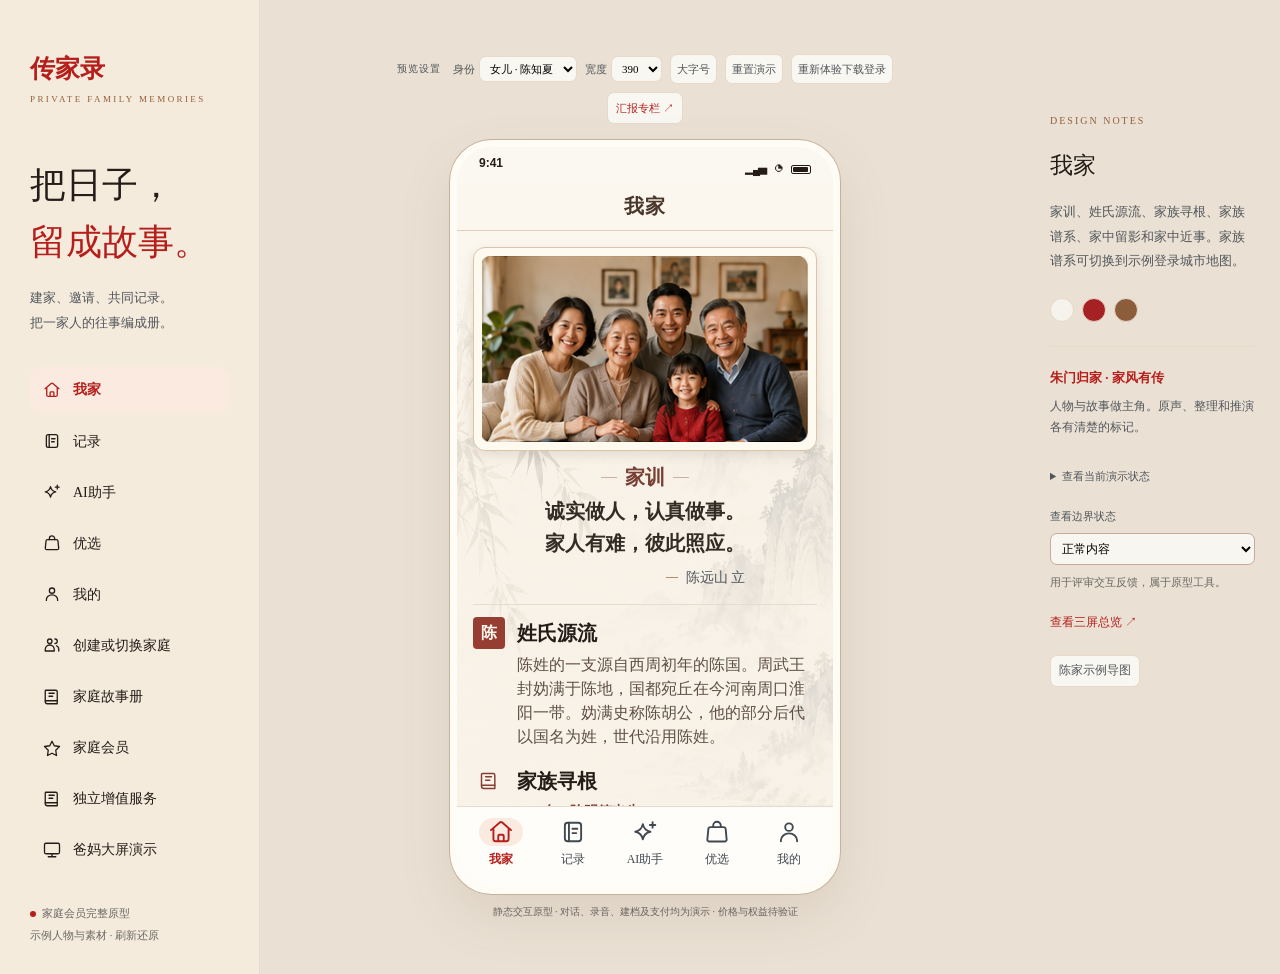
==== site/index.html @ 90c0b8bc "ci(发布): 部署传家录公开静态演示" ====
<!doctype html>
<html lang="zh-CN">
<head>
  <meta charset="utf-8">
  <meta name="viewport" content="width=device-width, initial-scale=1, viewport-fit=cover">
  <meta name="theme-color" content="#A62124">
  <title>传家录 · 家庭会员完整原型</title>
  <link rel="stylesheet" href="base.css">
  <link rel="stylesheet" href="screens.css">
  <link rel="stylesheet" href="details.css">
  <link rel="stylesheet" href="family-tree.css">
  <link rel="stylesheet" href="memory-space.css">
  <link rel="stylesheet" href="digital-human.css">
  <link rel="stylesheet" href="person-archive.css">
  <link rel="stylesheet" href="content-chat.css">
  <link rel="stylesheet" href="family-features.css">
  <link rel="stylesheet" href="keepsake-books.css">
  <link rel="stylesheet" href="entry-flow.css">
  <link rel="stylesheet" href="login-scroll.css">
  <link rel="stylesheet" href="demo-mindmap.css">
  <link rel="stylesheet" href="family-home.css">
  <link rel="stylesheet" href="zhumen-theme.css">
  <link rel="stylesheet" href="zhumen-pages.css">
  <link rel="stylesheet" href="memory-share.css">
  <link rel="stylesheet" href="households.css">
  <link rel="stylesheet" href="house-screen-demo.css">
  <link rel="stylesheet" href="family-assistant.css">
  <link rel="stylesheet" href="family-picks.css">
</head>
<body>
  <!-- 静态原型：业务资料只在内存中变化；数字人为无声形象演示，不连接真实 AI 或支付。 -->
  <div class="studio">
    <aside class="studio-sidebar" aria-label="原型导览">
      <a class="wordmark" href="#home">传家录<span>PRIVATE FAMILY MEMORIES</span></a>
      <p class="studio-intro">把日子，<br><em>留成故事。</em></p>
      <p class="studio-caption">建家、邀请、共同记录。<br>把一家人的往事编成册。</p>
      <nav id="studio-nav" class="studio-nav" aria-label="页面快捷入口"></nav>
      <div class="studio-bottom"><span class="studio-dot"></span>家庭会员完整原型<br>示例人物与素材 · 刷新还原</div>
    </aside>
    <main class="stage">
      <div class="review-toolbar" aria-label="原型预览设置">
        <span class="review-label">预览设置</span>
        <label>身份 <select id="actor-select"><option value="xia">女儿 · 陈知夏</option><option value="father">本人 · 陈远山</option></select></label>
        <label>宽度 <select id="width-select"><option value="390">390</option><option value="360">360</option><option value="430">430</option></select></label>
        <button id="font-toggle" type="button" aria-pressed="false">大字号</button>
        <button id="reset-demo" type="button">重置演示</button>
        <button id="restart-entry" type="button">重新体验下载登录</button>
        <!-- 汇报使用单独的陈家示例，打开新页时保留正在操作的原型。 -->
        <a class="review-report-link" href="briefing.html" target="_blank" rel="noopener">汇报专栏 ↗</a>
      </div>
      <section id="house-screen-demo" class="house-screen-demo" aria-label="爸妈大屏演示" hidden></section>
      <div class="phone" id="phone">
        <div class="statusbar" aria-hidden="true"><b>9:41</b><div><span class="signal">▂▄▆</span><span class="wifi">◔</span><span class="battery"></span></div></div>
        <header id="app-header" class="app-header"></header>
        <div id="app-content" class="app-content" tabindex="-1"></div>
        <nav id="bottom-nav" class="bottom-nav" aria-label="主要导航"></nav>
        <div id="toast" class="toast" role="status" aria-live="polite"></div>
      </div>
      <p class="stage-note">静态交互原型 · 对话、录音、建档及支付均为演示 · 价格与权益待验证</p>
    </main>
    <aside class="review-panel" aria-label="设计说明">
      <span class="eyebrow">DESIGN NOTES</span>
      <h2 id="review-title">从故事开始</h2><p id="review-description"></p>
      <div class="palette"><i style="background:#F6F3EC"></i><i style="background:#A62124"></i><i style="background:#8B5D3B"></i></div>
      <div class="review-rule"><strong>朱门归家 · 家风有传</strong><p>人物与故事做主角。原声、整理和推演各有清楚的标记。</p></div>
      <details><summary>查看当前演示状态</summary><pre id="state-preview"></pre></details>
      <div class="state-examples"><label for="scenario-select">查看边界状态</label><select id="scenario-select"><option value="normal">正常内容</option><option value="home-empty">首页待完善</option><option value="private">未获授权的故事</option><option value="empty">空收藏</option><option value="quota">共享答复额度用尽</option><option value="failure">下一次整理失败</option></select><p>用于评审交互反馈，属于原型工具。</p></div>
      <a class="overview-link" href="overview.html">查看三屏总览 ↗</a>
      <button id="open-demo-mindmap" class="review-report-link overview-link" type="button">陈家示例导图</button>
    </aside>
  </div>
  <aside id="book-demo-controls" aria-label="纪念书流程演示" hidden></aside>
  <dialog id="modal" class="modal"><div id="modal-content"></div></dialog>
  <!-- 演示导图独立于业务弹窗和路由，关闭后保留当前身份、滚动位置及未提交表单。 -->
  <dialog id="demo-mindmap" class="demo-mindmap" aria-labelledby="demo-mindmap-title">
    <div class="demo-mindmap-heading"><h2 id="demo-mindmap-title">陈家示例导图</h2><div><button id="zoom-demo-mindmap" type="button" aria-pressed="false">放大查看</button><button id="close-demo-mindmap" type="button" autofocus>返回原型</button></div></div>
    <div id="demo-mindmap-canvas" class="demo-mindmap-canvas"><img src="assets/demo-mindmap.svg" alt="传家录十分钟演示导图：先本人展示交付价值，再家人了解与参与，最后回本人回应与确认。"></div>
  </dialog>
  <script src="demo-mindmap.js" defer></script>
  <script src="data.js" defer></script>
  <script src="archive-data.js" defer></script>
  <script src="person-archive.js" defer></script>
  <script src="content-chat.js" defer></script>
  <script src="family-context.js" defer></script>
  <script src="family-home.js" defer></script>
  <script src="family-home-views.js" defer></script>
  <script src="family-home-editor.js" defer></script>
  <script src="billing.js" defer></script>
  <script src="billing-views.js" defer></script>
  <script src="family-memories.js" defer></script>
  <script src="views.js" defer></script>
  <script src="family-tree.js" defer></script>
  <script src="family-map.js" defer></script>
  <script src="family-views.js" defer></script>
  <script src="vendor/three.global.js" defer></script>
  <script src="portrait-motion.js" defer></script>
  <script src="digital-human.js" defer></script>
  <script src="questions.js" defer></script>
  <script src="material-library.js" defer></script>
  <script src="answer-feedback.js" defer></script>
  <script src="relationship-chapters.js" defer></script>
  <script src="keepsake-books.js" defer></script>
  <script src="keepsake-book-views.js" defer></script>
  <script src="room-assets.js" defer></script>
  <script src="room-materials.js" defer></script>
  <script src="room-furniture.js" defer></script>
  <script src="room-model.js" defer></script>
  <script src="room-tour.js" defer></script>
  <script src="room-renderer.js" defer></script>
  <script src="memory-space.js" defer></script>
  <script src="memory-share-codec.js" defer></script>
  <script src="memory-share.js" defer></script>
  <script src="memory-image-effects.js" defer></script>
  <script src="memory-share-views.js" defer></script>
  <script src="reunion-contract.js" defer></script>
  <script src="reunion.js" defer></script>
  <script src="reunion-views.js" defer></script>
  <script src="actions.js" defer></script>
  <script src="entry-flow.js" defer></script>
  <script src="login-scroll.js" defer></script>
  <script src="households.js" defer></script>
  <script src="photo-card-store.js" defer></script>
  <script src="voice-recorder.js" defer></script>
  <script src="photo-stories.js" defer></script>
  <script src="family-editions.js" defer></script>
  <script src="family-moment.js" defer></script>
  <script src="family-couples.js" defer></script>
  <script src="house-screen-demo.js" defer></script>
  <script src="family-assistant.js" defer></script>
  <script src="family-picks.js" defer></script>
  <script src="app.js" defer></script>
</body>
</html>
---- site/base.css ----
/* 设计基线：朱门红、宣纸白与宋体；所有业务页共享同一套主题色。 */
:root{--canvas:#F7F1E5;--surface:#FFFCF6;--muted:#EFE5D7;--brand:#A62124;--pressed:#811A1D;--soft:#F5E7DF;--ink:#2D2521;--secondary:#554A40;--subtle:#74675B;--copper:#945F39;--copper-soft:#F0E3CE;--line:#D8C9B7;--danger:#A13E3E;--action:#B52D2A;--unit:1;--phone-width:390px;color-scheme:light}
*{box-sizing:border-box}
body{margin:0;background:#EAE7DF;color:var(--ink);font:17px/1.65 "Microsoft YaHei","PingFang SC",sans-serif}
/* 应用内大字号放大正文和操作文字；容器随文字自然增高。 */
body.large-text{--unit:1.3}
button,input,select,textarea{font:inherit}
button,a,input,select,textarea{-webkit-tap-highlight-color:transparent}
button{cursor:pointer}
button{color:inherit}
button:disabled{cursor:default;opacity:.5}
button:focus-visible,a:focus-visible,input:focus-visible,select:focus-visible,textarea:focus-visible{outline:2px solid var(--copper);outline-offset:3px}
button{border:0}
a{color:var(--brand)}
h1,h2,h3,p{margin:0}
h1,h2,h3{line-height:1.45}
button svg{flex-shrink:0}
.icon{width:22px;height:22px;vertical-align:middle;flex-shrink:0}
.serif{font-family:"Noto Serif SC","Songti SC",SimSun,serif}
button:active:not(:disabled){transform:translateY(1px)}
.studio{min-height:100vh;display:grid;grid-template-columns:260px minmax(460px,1fr) 250px;max-width:1600px;margin:auto}
.studio-sidebar{padding:48px 30px 28px;display:flex;flex-direction:column;border-right:1px solid #D8D8CE;background:#F2EFE7}
.wordmark{font-family:SimSun,serif;font-size:25px;font-weight:700;text-decoration:none;color:var(--brand)}
.wordmark span{display:block;font:9px/2.4 Georgia,serif;letter-spacing:2.4px;color:var(--copper)}
.studio-intro{font:36px/1.6 SimSun,serif;margin:46px 0 14px}
.studio-intro em{font-style:normal;color:var(--brand)}
.studio-caption{font-size:13px;color:var(--secondary);line-height:1.9}
.studio-nav{display:grid;gap:6px;margin-top:32px}
.studio-nav button{background:transparent;display:flex;align-items:center;gap:12px;border-radius:10px;padding:11px 13px;font-size:14px;text-align:left}
.studio-nav button.active{background:#E8D9C9;color:var(--brand);font-weight:700}
.studio-nav button:hover{background:#E8D9C9}
.studio-nav .icon{width:18px;height:18px}
.studio-bottom{margin-top:auto;padding-top:30px;font-size:11px;color:var(--subtle);line-height:2}
.studio-dot{display:inline-block;width:6px;height:6px;background:var(--brand);border-radius:50%;margin-right:6px}
.stage{display:flex;flex-direction:column;align-items:center;justify-content:center;padding:24px 20px;min-width:0}
.review-toolbar{display:flex;align-items:center;justify-content:center;flex-wrap:wrap;gap:8px;font-size:11px;color:var(--secondary);margin-bottom:16px;max-width:520px}
.review-toolbar label{display:flex;align-items:center;gap:4px}
.review-toolbar select,.review-toolbar button{border:1px solid #E8D9C9;background:#F9F7F1;border-radius:7px;padding:5px 6px;font-size:11px}
.review-toolbar button[aria-pressed="true"]{background:var(--brand);color:white}
/* 报告入口放在预览工具区，手机视口同样可见，不增加客户主导航栏目。 */
.review-report-link{display:inline-flex;align-items:center;min-height:32px;padding:5px 8px;border:1px solid #E8D9C9;border-radius:7px;background:#F9F7F1;text-decoration:none;font-size:11px;white-space:nowrap}
.review-label{font-size:10px;letter-spacing:1px;margin-right:4px}
.phone{width:var(--phone-width);height:844px;max-width:100%;background:var(--canvas);border:7px solid #FFFDF7;border-radius:42px;box-shadow:0 0 0 1px #C9A99A,0 22px 55px #70202316;display:flex;flex-direction:column;overflow:hidden;position:relative}
.statusbar{height:36px;flex-shrink:0;padding:9px 22px 0;display:flex;justify-content:space-between;font:12px/1.3 Arial,sans-serif;color:var(--ink)}
.statusbar>div{display:flex;gap:8px;align-items:center}
.signal{font-size:10px;letter-spacing:-2px}
.wifi{font-size:17px}
.battery{height:9px;width:20px;border:1px solid currentColor;border-radius:2px;position:relative}
.battery:before{content:"";position:absolute;inset:1px 2px 1px 1px;background:currentColor;border-radius:1px}
.app-header{padding:6px 18px 10px;display:flex;align-items:center;gap:8px;min-height:58px;flex-shrink:0}
.app-header h1{font-size:calc(18px * var(--unit));font-weight:600;flex:1;min-width:0;overflow-wrap:anywhere}
.my-button{display:flex;align-items:center;gap:5px;padding:3px;background:none;font-size:calc(13px * var(--unit));white-space:nowrap;min-height:48px}
.app-content{flex:1;min-height:0;overflow-y:auto;overflow-x:hidden;scrollbar-width:thin;scrollbar-color:#C9A99A transparent;outline:none;position:relative}
.app-content:focus{outline:none}
/* 五项主导航在两种字号下沿用相同位置，长栏目名可在各自按钮内换行。 */
.bottom-nav{display:grid;grid-auto-flow:column;grid-auto-columns:minmax(0,1fr);align-items:stretch;flex-shrink:0;padding:7px 8px 10px;background:var(--surface);border-top:1px solid #E8D9C9}
.bottom-nav button{min-width:0;background:none;color:var(--subtle);display:flex;flex-direction:column;justify-content:center;align-items:center;gap:2px;font-size:calc(12px * var(--unit));line-height:1.35;white-space:nowrap;padding:3px 2px;min-height:48px}
.large-type .bottom-nav button span{max-width:100%;white-space:normal;overflow-wrap:anywhere}
.bottom-nav button.active{color:var(--brand);font-weight:700}
.bottom-nav .icon{width:23px;height:23px}
.review-panel{padding:105px 25px 30px 20px;color:var(--secondary)}
.eyebrow{font-size:10px;letter-spacing:2px;color:var(--copper)}
.review-panel h2{font:23px/1.6 SimSun,serif;color:var(--ink);margin:15px 0}
.review-panel>p{font-size:13px;line-height:1.9}
.palette{display:flex;gap:8px;margin:24px 0}
.palette i{width:24px;height:24px;border-radius:50%;border:1px solid #E8D9C9}
.review-rule{border-top:1px solid #E8D9C9;padding-top:20px;font-size:12px}
.review-rule strong{font-size:13px;color:var(--brand)}
.review-rule p{margin-top:7px;line-height:1.8}
.review-panel details{margin-top:28px;font-size:11px}
.review-panel summary{cursor:pointer}
.review-panel pre{font:10px/1.7 monospace;white-space:pre-wrap;overflow-wrap:anywhere;margin:12px 0;padding:10px;background:#F4F3ED;border-radius:8px}
.overview-link{display:block;margin-top:22px;font-size:12px;text-decoration:none}
.stage-note{font-size:10px;color:var(--subtle);text-align:center;margin-top:10px;max-width:400px}
/* 基础内容与控件使用同一套尺寸，系统字号放大时自然增高。 */
.page{padding:8px 19px 28px;font-size:calc(17px * var(--unit))}
.page-title{font:600 calc(29px * var(--unit))/1.5 SimSun,serif;letter-spacing:-.6px;margin:2px 0 8px}
.page-subtitle{font-size:calc(14px * var(--unit));color:var(--secondary);line-height:1.7}
.section{margin-top:25px}
.section-heading{display:flex;align-items:center;justify-content:space-between;gap:8px;margin-bottom:12px}
.section-heading h2{font-size:calc(19px * var(--unit));font-weight:600}
.section-heading .text-link{font-size:calc(13px * var(--unit))}
.caption{font-size:calc(13px * var(--unit));color:var(--subtle);line-height:1.65}
.small{font-size:calc(14px * var(--unit))}
.muted{color:var(--secondary)}
.copper{color:var(--copper)}
.row{display:flex;align-items:center;gap:12px}
.between{justify-content:space-between}
.grow{flex:1;min-width:0}
.stack{display:grid;gap:12px}
.btn{display:inline-flex;align-items:center;justify-content:center;gap:8px;min-height:52px;padding:12px 18px;border-radius:12px;background:var(--brand);color:var(--surface);font-size:calc(16px * var(--unit));font-weight:500;line-height:1.5;text-align:center;white-space:normal;overflow-wrap:anywhere}
.btn:hover{background:var(--pressed)}
.btn.secondary{background:var(--soft);color:var(--brand)}
.btn.outline{background:transparent;border:1px solid #C9A99A;color:var(--brand)}
.btn.light{background:var(--surface);color:var(--brand)}
.btn.danger{background:#F5E8E4;color:var(--danger)}
.btn.compact{min-height:43px;font-size:calc(14px * var(--unit));padding:8px 12px}
.full{width:100%}
.text-link{background:none;color:var(--brand);font-size:inherit;padding:5px 0;display:inline-flex;align-items:center;gap:5px;text-decoration:none;min-height:36px;text-align:left}
.text-link .icon{width:16px;height:16px}
.icon-button{display:inline-flex;align-items:center;justify-content:center;width:48px;min-height:48px;flex-shrink:0;background:transparent;border-radius:50%}
.icon-button.soft{background:var(--soft)}
.card{background:var(--surface);border:1px solid #E8D9C9;border-radius:16px;padding:16px}
.badge{display:inline-flex;align-items:center;gap:4px;font-size:calc(13px * var(--unit));line-height:1.5;background:var(--soft);color:var(--brand);padding:4px 7px;border-radius:6px;vertical-align:middle;max-width:100%;overflow-wrap:anywhere}
.badge.warm{background:var(--copper-soft);color:var(--copper)}
.badge.gray{background:#EEEDE6;color:var(--secondary)}
.badge.error{background:#F4E7E4;color:var(--danger)}
.avatar{width:40px;height:40px;display:inline-flex;align-items:center;justify-content:center;border-radius:50%;flex-shrink:0;overflow:hidden;background:#E8D9C9;color:var(--brand);font-size:16px;font-family:SimSun,serif;font-weight:600}
.avatar img{height:100%;width:100%;object-fit:cover}
.avatar.father img{object-position:24% center}
.avatar.daughter img{object-position:76% center}
.avatar.small{width:28px;height:28px;font-size:12px}
.avatar.large{width:68px;height:68px;font-size:28px}
.avatar.rose{background:#EBDDD6;color:#875B4F}
.avatar.sand{background:#DFDCCB;color:#746344}
.tags{display:flex;flex-wrap:wrap;gap:6px}
.divider{border:0;border-top:1px solid var(--line);margin:20px 0}
.empty{padding:30px 16px;text-align:center;color:var(--secondary)}
.empty>.icon{width:34px;height:34px;color:var(--copper);margin-bottom:12px}
.empty h2{font-size:calc(19px * var(--unit));color:var(--ink);margin-bottom:10px}
.empty p{font-size:calc(14px * var(--unit));margin-bottom:18px}
.note{font-size:calc(13px * var(--unit));line-height:1.7;color:var(--secondary);background:#EEEEE5;padding:12px;border-radius:10px}
.notice{background:var(--copper-soft);color:var(--copper);border-radius:12px;padding:13px;font-size:calc(14px * var(--unit));line-height:1.65}
.toast{position:absolute;bottom:90px;left:20px;right:20px;background:#702023EF;color:white;border-radius:12px;padding:12px 16px;font-size:14px;line-height:1.7;text-align:center;pointer-events:none;opacity:0;transform:translateY(8px);transition:.2s;z-index:50}
.toast.show{opacity:1;transform:none}
.tabs{display:flex;gap:8px;margin:18px 0;flex-wrap:wrap}
.tabs button{padding:9px 16px;border-radius:9px;background:transparent;color:var(--secondary);font-size:calc(15px * var(--unit));min-height:44px}
.tabs button.active{background:var(--brand);color:white}
.form-field{display:grid;gap:7px;margin-bottom:18px}
.form-field>label{font-size:calc(15px * var(--unit));font-weight:600}
.form-field input,.form-field select,.form-field textarea{width:100%;border:1px solid #C9A99A;border-radius:11px;background:var(--surface);padding:12px;color:var(--ink);font-size:calc(16px * var(--unit));line-height:1.7;min-width:0}
.form-field textarea{min-height:150px;resize:vertical}
.check-row{display:flex;align-items:flex-start;gap:10px;font-size:calc(14px * var(--unit));padding:9px 0}
.check-row input{width:19px;height:19px;accent-color:var(--brand);margin-top:3px;flex-shrink:0}
.modal{border:0;border-radius:23px;background:var(--surface);color:var(--ink);width:min(420px,calc(100% - 28px));max-height:85dvh;padding:24px;box-shadow:0 20px 80px #70202330}
.modal::backdrop{background:#70202355}
.modal-header{display:flex;align-items:center;justify-content:space-between;margin-bottom:16px;gap:8px}
.modal-header h2{font:600 23px/1.5 SimSun,serif}
.modal p{margin-bottom:13px;font-size:15px;line-height:1.8}
.modal .icon-button{margin:-8px -10px -8px 0}
.modal .form-field>label,.modal .form-field input,.modal .form-field select,.modal .form-field textarea{font-size:16px}
.modal .btn{font-size:16px}
.modal .caption{font-size:13px}
.modal .check-row{font-size:14px}
.modal-error{color:var(--danger);font-size:14px;min-height:24px}
@media(min-width:1600px){.studio{grid-template-columns:280px minmax(500px,1fr) 290px}
.studio-sidebar{padding-left:42px}
.review-panel{padding-right:40px}}
@media(max-width:1150px){.studio{grid-template-columns:230px minmax(430px,1fr)}
.review-panel{display:none}
.studio-sidebar{padding-left:24px;padding-right:24px}}
@media(max-width:760px){.studio{display:block}
.studio-sidebar,.review-panel{display:none}
.stage{padding:0;height:100dvh}
.review-toolbar{position:relative;z-index:10;width:100%;margin:0;background:#F7F1E5;padding:5px;min-height:40px;max-width:none}
.review-label{display:none}
.phone{width:100%!important;height:auto;flex:1;min-height:0;border:0;border-radius:0;box-shadow:none}
.statusbar{display:none}
.app-header{padding-top:10px}
.stage-note{display:none}
.page{padding-left:20px;padding-right:20px}
.bottom-nav{padding-bottom:max(10px,env(safe-area-inset-bottom))}
.modal{max-height:90dvh}
.phone.space-mode .app-header{padding-top:14px}}
body.embedded{background:var(--canvas)}
.embedded .studio{display:block;min-height:0}
.embedded .studio-sidebar,.embedded .review-panel,.embedded .review-toolbar,.embedded .stage-note{display:none}
.embedded .stage{padding:0}
.embedded .phone{width:100%!important;height:100dvh;max-width:none;border:0;box-shadow:none;border-radius:0}
.embedded .statusbar{display:flex}
.embedded .app-header{padding-top:6px}
@media(prefers-reduced-motion:reduce){*{scroll-behavior:auto!important;animation:none!important;transition:none!important}}
.phone .caption{font-size:calc(14px * var(--unit))}
.phone .text-link{min-height:44px}
.phone button,.modal button,.check-row{min-height:48px}
---- site/screens.css ----
/* 人生与数字人页面：围绕内容排版，保持统一的媒体与操作层级。 */
.film-cover{display:block;width:100%;aspect-ratio:16/9;position:relative;padding:0;background:#D8D8CE;overflow:hidden;border-radius:13px;text-align:left}
.film-cover>img{display:block;width:100%;height:100%;object-fit:cover}
.film-shade{position:absolute;inset:45% 0 0;background:linear-gradient(transparent,#70202355)}
.film-play{position:absolute;bottom:12px;left:12px;display:flex;align-items:center;gap:6px;border-radius:30px;padding:5px 9px;color:white;background:#7020237A;z-index:1;font:12px/1.5 Arial,sans-serif}
.film-play .icon{width:17px;height:17px;fill:white}
.film-caption{display:flex;justify-content:space-between;gap:10px;align-items:center;margin-top:12px}
.film-caption h2{font-size:calc(19px * var(--unit));font-weight:600;margin-bottom:4px}
.film-caption .caption{font-size:calc(13px * var(--unit))}
.memory-entry{display:flex;width:100%;align-items:center;gap:13px;background:none;padding:0;text-align:left}
.memory-entry>img{width:112px;height:100px;object-fit:cover;border-radius:12px;flex-shrink:0}
.memory-entry>span{flex:1;min-width:0}
.memory-entry strong{font-size:calc(16px * var(--unit));display:block;font-weight:600}
.memory-entry small{font-size:calc(13px * var(--unit));display:block;color:var(--copper);margin-top:3px}
.memory-entry em{font-size:calc(13px * var(--unit));display:block;color:var(--secondary);font-style:normal;line-height:1.7;margin-top:6px}
.memory-entry>.icon{width:15px;color:var(--subtle)}
.record-prompt{margin-top:25px;padding-top:18px;border-top:1px solid var(--line)}
.record-prompt>div{display:flex;align-items:center;gap:10px}
.record-prompt>div>.icon{width:22px;color:var(--copper)}
.record-prompt p{font-size:calc(15px * var(--unit))}
.record-prompt p small{display:block;font-size:calc(13px * var(--unit));color:var(--subtle);margin-top:3px}
.record-prompt>.text-link{font-size:calc(14px * var(--unit));margin-top:8px}
.person-heading{display:flex;align-items:center;gap:14px;padding:7px 0 12px}
.person-heading .page-title{font-size:calc(24px * var(--unit));margin:0}
.person-heading .caption{font-size:calc(13px * var(--unit))}
.card-title{font-size:calc(18px * var(--unit))}
.story-detail blockquote{font:calc(21px * var(--unit))/1.8 SimSun,serif;color:var(--brand);padding:12px 0 12px 16px;border-left:3px solid #AF9778;margin:25px 0}
.story-paragraph{font-size:calc(17px * var(--unit));line-height:1.9;margin-bottom:20px}
.story-tools{display:flex;gap:10px;margin-bottom:13px}
.story-tools .btn{flex:1;padding-left:10px;padding-right:10px}
.chat-messages{display:grid;gap:12px}
.message{padding:13px 14px;border-radius:13px;background:#F7F1E5;font-size:calc(15px * var(--unit));line-height:1.8;overflow-wrap:anywhere}
.message p{margin:5px 0}
.message-label{display:flex;align-items:center;gap:5px;font-size:calc(13px * var(--unit));color:var(--brand);font-weight:600}
.message-label .icon{width:15px;height:15px}
.message .text-link{font-size:calc(13px * var(--unit));min-height:29px;padding:1px 0}
.message.inference{background:#F1E8DA}
.message.inference .message-label{color:var(--copper)}
.message small{display:block;font-size:calc(13px * var(--unit));color:var(--secondary)}
.message.user{background:var(--brand);color:white;margin-left:24px}
.suggestions{display:flex;flex-wrap:wrap;gap:7px;margin-top:15px}
.suggestion{font-size:calc(13px * var(--unit));color:var(--brand);padding:8px 10px;border:1px solid #C9A99A;background:transparent;border-radius:9px;text-align:left;min-height:40px}
.voice-main{width:76px;height:76px;border-radius:50%;display:flex;align-items:center;justify-content:center;background:var(--brand);color:white;box-shadow:0 6px 20px #7020231A}
.voice-main .icon{width:33px;height:33px}
.chat-form{display:flex;gap:8px;margin:16px 0 4px}
.chat-form input{border:1px solid #C9A99A;border-radius:12px;background:var(--surface);padding:12px;font-size:calc(14px * var(--unit));width:100%;min-width:0;color:var(--ink)}
.chat-form button{width:50px;min-width:50px;min-height:50px;border-radius:12px;background:var(--brand);color:white}
.sr-only{position:absolute;width:1px;height:1px;overflow:hidden;clip:rect(0,0,0,0);white-space:nowrap}
@keyframes pulse{to{transform:scaleY(.35);opacity:.5}}
.message{font-size:calc(17px * var(--unit))}
.phone .message .text-link{min-height:44px}
/* 大字号下改用内容流，避免空间故事面板和热点互相覆盖。 */
.large-type .memory-entry{align-items:flex-start}
.large-type .memory-entry>img{width:75px;height:90px}
.large-type .film-caption{flex-wrap:wrap}
.large-type .story-tools{flex-wrap:wrap}
.large-type .person-heading{align-items:flex-start}
.large-type .person-heading .avatar{width:45px;height:45px}
.large-type .message{padding:13px}
.large-type .chat-form{flex-wrap:wrap}
.large-type .chat-form input{flex-basis:100%}
.large-type .chat-form button{width:100%}
---- site/details.css ----
/* 家庭、记录和会员的辅助页面，沿用全局字号缩放。 */
.family-summary{display:flex;align-items:center;gap:12px;margin-top:20px;font-size:calc(13px * var(--unit));color:var(--secondary)}
.avatar-stack{display:flex;padding-left:5px}
.avatar-stack .avatar{border:2px solid var(--canvas);margin-left:-5px;width:33px;height:33px}
.member-list{border-top:1px solid var(--line)}
.member-row{display:flex;align-items:center;gap:10px;width:100%;padding:16px 0;text-align:left;background:none;border-bottom:1px solid #E8D9C9}
.member-row strong{display:block;font-size:calc(16px * var(--unit));font-weight:500}
.member-row strong small{font-size:calc(13px * var(--unit));color:var(--secondary);margin-left:6px;white-space:normal}
.member-row em{display:block;font-size:calc(13px * var(--unit));font-style:normal;color:var(--subtle);margin-top:4px}
.member-row>.icon{width:13px;color:var(--subtle)}
.member-row .badge{font-size:calc(13px * var(--unit));padding:3px 5px}
.family-actions{margin-top:20px;text-align:center}
.family-actions .caption{margin-top:10px}
.family-tree{background:#F7F1E5;padding:20px 10px;border-radius:16px;overflow:auto;min-width:0}
/* 问题卡的长标题和回复在窄屏、大字号下允许换行，不把状态标记挤出卡片。 */
.question-card{min-width:0;overflow-wrap:anywhere}
.question-card>.row{flex-wrap:wrap;gap:8px;align-items:flex-start}
.question-card .story-paragraph{white-space:pre-wrap}
.tree-person{background:var(--surface);border:1px solid #E8D9C9;border-radius:13px;padding:12px 10px;min-width:95px;display:flex;flex-direction:column;align-items:center;gap:4px;flex-shrink:0}
.tree-person strong{font-size:calc(14px * var(--unit));font-weight:500}
.tree-person small{font-size:calc(13px * var(--unit));color:var(--secondary)}
.couple-line{height:1px;width:30px;background:#C9A99A}
.invitation-row{display:flex;align-items:center;flex-wrap:wrap;gap:12px;border-bottom:1px solid var(--line);padding:12px 0}
.invitation-row .grow{flex:1 1 100%;min-width:0;overflow-wrap:anywhere}
.invitation-row strong{font-size:calc(16px * var(--unit));font-weight:500}
.invite-hero{text-align:center;padding:13px 0}
.invite-hero .avatar{width:75px;height:75px;margin-bottom:12px}
.invite-hero .page-title{font-size:calc(27px * var(--unit));margin-top:8px}
.invite-hero>p:last-child{font-size:calc(14px * var(--unit));color:var(--secondary)}
.invite-hero~.card .badge{margin-top:12px}
.invitation-actions{display:flex;gap:10px;margin-top:14px}
.recording-card{text-align:center;padding:24px 10px 20px;background:var(--surface);border-radius:17px;border:1px solid #E8D9C9;margin:23px 0}
.record-orbit{width:78px;height:78px;background:var(--soft);border:1px solid #C9A99A;color:var(--brand);display:flex;justify-content:center;align-items:center;border-radius:50%;margin:0 auto 14px}
.record-orbit>.icon{width:32px;height:32px}
.record-orbit.recording{box-shadow:0 0 0 9px #E8D9C9CC;animation:recordPulse 1.7s infinite alternate}
.record-time{font:31px/1.4 Georgia,serif;color:var(--brand);letter-spacing:1px;margin-bottom:8px}
.record-controls{display:flex;justify-content:center;gap:10px;margin:18px 0 10px;flex-wrap:wrap}
.record-controls .btn{min-height:44px;padding:9px 14px;font-size:calc(14px * var(--unit))}
.demo-note{font-size:calc(13px * var(--unit));max-width:230px;margin:auto}
/* 原文确认独占首行，辅助操作并列；扣次说明放在按钮外，避免窄屏长文案挤压。 */
.record-form-buttons{display:grid;grid-template-columns:repeat(2,minmax(0,1fr));gap:10px}
.record-form-buttons .btn{min-width:0;padding-left:10px;padding-right:10px}
.record-form-buttons [value="review"]{grid-column:1/-1}
.record-organize-note{margin-top:8px}
.review-story h2{font-size:calc(22px * var(--unit));margin-bottom:15px}
.review-story>p{font-size:calc(17px * var(--unit));line-height:1.9;white-space:pre-wrap}
.review-story{padding:20px}
.profile-heading{display:flex;align-items:center;gap:13px;padding:10px 0 20px}
.profile-heading>div{flex:1;min-width:0}
.profile-heading h1{font:600 calc(26px * var(--unit))/1.6 SimSun,serif}
.profile-heading .caption{font-size:calc(13px * var(--unit))}
.profile-heading .avatar{width:60px;height:60px}
/* 个人中心用紧凑的整块服务入口，长状态与大字号自然换行，不再占用整张促销卡片。 */
.profile-service-summary{display:flex;align-items:center;gap:12px;width:100%;padding:14px 16px;border-radius:14px;background:var(--soft);color:var(--brand);text-align:left}
.profile-service-summary>span{flex:1;min-width:0;overflow-wrap:anywhere}
.profile-service-summary strong{display:block;font-size:calc(16px * var(--unit))}
.profile-service-summary small,.profile-service-summary em{display:block;font-size:calc(12px * var(--unit));font-style:normal;line-height:1.7}
.profile-service-summary small{color:var(--secondary);margin:3px 0}
.profile-service-summary>.icon{width:17px;flex-shrink:0}
.profile-main-menu{margin-top:12px}
.quota-grid{display:grid;grid-template-columns:1fr 1fr;border-bottom:1px solid var(--line);margin:20px 0 8px;padding-bottom:20px}
.quota-grid>div{padding-left:15px}
.quota-grid>div:first-child{padding-left:5px;border-right:1px solid var(--line)}
.quota-grid strong{font:28px/1.5 Georgia,serif;color:var(--brand);display:block}
.quota-grid strong small{font:calc(13px * var(--unit))/1.5 "Microsoft YaHei",sans-serif;color:var(--secondary)}
.quota-grid span{font-size:calc(13px * var(--unit));color:var(--secondary)}
.menu-row{display:flex;align-items:center;gap:12px;min-height:61px;padding:10px 0;border-bottom:1px solid #E8D9C9;background:none;text-align:left;width:100%;font-size:calc(15px * var(--unit))}
.menu-row>.icon:first-child{color:var(--brand);width:20px}
.menu-row>span{flex:1;min-width:0}
.menu-row>.icon:last-child{width:16px;color:var(--subtle)}
.note>p{margin-top:8px}
.membership-page>.eyebrow{font-size:calc(13px * var(--unit));letter-spacing:1px}
.membership-page .page-title{font-size:calc(31px * var(--unit));margin:9px 0 10px}
.current-entitlement{padding:15px 0;border-bottom:1px solid var(--line);margin:13px 0 20px}
.current-entitlement>span{display:flex;gap:6px;align-items:center;font-size:calc(14px * var(--unit));color:var(--brand);font-weight:600}
.current-entitlement>span>.icon{width:16px}
.current-entitlement>p{font-size:calc(13px * var(--unit));color:var(--secondary);margin-top:5px;line-height:1.8}
.plan-card{padding:20px 17px;border:1px solid #C9A99A;border-radius:17px;background:var(--surface);margin-bottom:17px}
.plan-card.featured{border:1px solid var(--brand);background:#F7F1E5}
.plan-card h2{font-size:calc(20px * var(--unit));font-family:SimSun,serif}
.plan-card .row{flex-wrap:wrap}
.plan-card>.caption{font-size:calc(13px * var(--unit));margin-top:9px;line-height:1.8}
.plan-price{margin:15px 0 16px;display:flex;align-items:baseline;gap:7px;flex-wrap:wrap}
.plan-price strong{font:36px/1.4 Georgia,serif;color:var(--brand);letter-spacing:-1px}
.plan-price span{font-size:calc(13px * var(--unit));color:var(--secondary)}
.plan-card ul{padding:0;margin:0 0 20px;list-style:none;display:grid;gap:12px}
.plan-card li{font-size:calc(13px * var(--unit));line-height:1.7;display:flex;gap:8px;align-items:flex-start}
.plan-card li .icon{width:16px;height:16px;flex-shrink:0;margin-top:3px;color:var(--brand)}
.plan-card .btn{font-size:calc(15px * var(--unit))}
.plan-card .badge{font-size:calc(13px * var(--unit))}
.saved-entry{padding-bottom:20px;border-bottom:1px solid var(--line);margin-bottom:20px}
.checkout-price{display:flex;justify-content:space-between;gap:12px;padding:10px 0;font-size:15px;border-bottom:1px solid var(--line)}
.checkout-price.total{font-weight:700;font-size:20px;color:var(--brand);border:0;margin-bottom:10px}
.audio-demo{background:var(--soft);padding:16px;border-radius:12px;margin-bottom:15px}
.audio-demo .row{justify-content:center}
.audio-demo .wave{margin-top:15px}
.person-modal-top{display:flex;align-items:center;gap:14px;margin-bottom:18px}
.person-modal-top h3{font:600 24px/1.6 SimSun,serif}
.privacy-options{display:grid;gap:8px;margin:15px 0}
.privacy-options label{display:flex;gap:10px;align-items:flex-start;background:#F7F1E5;padding:12px;border-radius:10px;font-size:15px}
.privacy-options input{margin-top:5px;accent-color:var(--brand)}
.source-transcript{font:17px/1.9 SimSun,serif;padding:20px;border-left:2px solid #BCA484;background:#F4F1E7;margin:15px 0}
.pending-item{border:1px solid var(--line);border-radius:12px;padding:14px;margin-bottom:14px}
.pending-item strong{font-size:17px}
.pending-item p{font-size:14px;color:var(--secondary);margin-top:8px}
.family-selector{display:grid;gap:10px}
.family-selector button{background:var(--soft);border-radius:12px;padding:15px;text-align:left;display:flex;align-items:center;gap:10px;font-size:16px}
.family-selector small{display:block;color:var(--secondary);font-size:12px}
.large-type .member-row{flex-wrap:wrap}
.large-type .member-row>.badge{margin-left:50px}
.large-type .family-summary{flex-wrap:wrap}
.large-type .profile-heading{flex-wrap:wrap}
.large-type .plan-price strong{font-size:44px}
.large-type .record-form-buttons{grid-template-columns:minmax(0,1fr)}
.large-type .record-controls .btn{width:100%}
.large-type .profile-heading>.icon-button{margin-left:auto}
.large-type .tree-person{min-width:130px}
.large-type .quota-grid{grid-template-columns:1fr;gap:15px}
.large-type .quota-grid>div{padding:0}
.large-type .quota-grid>div:first-child{padding:0;border-right:0}
@keyframes recordPulse{to{box-shadow:0 0 0 14px #E8D9C955}}
.state-examples{display:grid;gap:8px;margin-top:22px;font-size:11px}
.tree-controls{display:flex;justify-content:space-between;align-items:center;margin-top:10px}
.state-examples select{padding:7px;border:1px solid #C9A99A;background:#F7F6F0;border-radius:7px;font-size:12px;min-width:0}
.state-examples p{font-size:11px;color:var(--subtle)}
.large-text .modal p,.large-text .modal .form-field>label,.large-text .modal .check-row{font-size:calc(15px * var(--unit))}
.large-text .modal .btn,.large-text .modal .form-field input,.large-text .modal .form-field select{font-size:calc(16px * var(--unit))}
.large-text .modal .caption{font-size:calc(13px * var(--unit))}
.large-text .modal .checkout-price{font-size:calc(15px * var(--unit));flex-wrap:wrap}
.large-text .modal .source-transcript{font-size:calc(17px * var(--unit))}
.welcome-page>img{display:block;width:100%;height:205px;object-fit:cover}
.welcome-page .page{padding-top:24px}
.welcome-page .card .caption{margin:7px 0 14px}



/* 共享权益与原型边界工具支持放大字号和窄屏换行。 */
.billing-demo{padding:14px;border:1px dashed var(--line);border-radius:12px}
.billing-demo .btn{margin:8px 6px 0 0;white-space:normal}
.billing-chat-quota{display:flex;gap:8px;align-items:center;flex-wrap:wrap;font-size:12px;flex-shrink:0}
.billing-chat-quota span{flex:1 1 160px}
---- site/family-tree.css ----
/* 关系图明确区分直接关系与父母尚未记录的隔代、旁系关系。 */
.family-tree-canvas{min-width:290px;max-width:520px;margin:auto}
.lineage-caption{font-size:calc(12px * var(--unit));line-height:1.6;color:var(--secondary);text-align:center;margin:0 0 14px}
.lineage-focus,.lineage-branch{position:relative;border:1px solid #E8D9C9;border-radius:14px;background:#F7F1E5;padding:12px 10px;margin-top:18px}
.lineage-focus{background:#E8D9C9;border-color:#C9A99A}
.lineage-focus h3,.lineage-branch h3{font-size:calc(13px * var(--unit));font-weight:600;color:var(--brand);text-align:center;margin:0 0 10px}
.lineage-members{display:flex;justify-content:center;align-items:center;gap:10px;flex-wrap:wrap}
.lineage-members .couple-line{width:18px;flex-shrink:0}
.lineage-branch>p{font-size:calc(12px * var(--unit));line-height:1.7;color:var(--secondary);margin:10px 0 0}
.lineage-indirect{border-style:dashed;background:#FCFBF6}
.lineage-branch:not(:first-of-type):before,.lineage-focus:before{content:"";position:absolute;top:-19px;left:50%;width:1px;height:18px;background:#C9A99A}
.lineage-indirect:before{display:none}
.share-viewers{border:1px solid var(--line,#E8D9C9);border-radius:12px;padding:10px 12px;margin:12px 0 18px;min-width:0}
.share-viewers legend{font-size:calc(13px * var(--unit));color:var(--secondary);padding:0 4px}
.share-viewers .check-row{border-bottom:1px solid #F7F1E5;padding:9px 0}
.share-viewers .check-row:last-of-type{border-bottom:0}
.share-viewers .check-row small{display:block;color:var(--secondary);font-size:calc(12px * var(--unit));line-height:1.6}
.record-context{font-size:calc(13px * var(--unit));line-height:1.7;margin-bottom:14px;padding:10px 12px;border-radius:10px;background:var(--soft)}
.record-context strong{display:block;font-weight:500}
---- site/memory-space.css ----
/* 三维记忆空间的唯一页面样式：相机画面与暖白故事面板分层呈现。 */
.phone.space-mode{background:#ece8dd}
.space-mode .statusbar{position:absolute;top:0;left:0;right:0;z-index:7;color:var(--ink)}
.space-mode .app-header{position:absolute;top:38px;left:10px;right:10px;z-index:8;padding:0;pointer-events:none}
.space-mode .app-header .icon-button{pointer-events:auto;background:#FFFEFAD9;color:var(--brand);border:1px solid #E8D9C9}
.space-mode .app-content{overflow:hidden;flex:1}
/* 普通空间页保留底部主导航；主动全屏仍由既有空间内容负责沉浸展示。 */
.memory-3d{height:100%;width:100%;position:relative;overflow:hidden;background:#ece8dd;color:var(--ink);isolation:isolate}
.memory-3d:before{content:"";position:absolute;inset:0 0 auto;height:260px;background:linear-gradient(#F6F3ECF0 10%,#F6F3ECCC 60%,transparent);z-index:1;pointer-events:none}
.memory-viewport{position:absolute;inset:0;width:100%;height:100%;z-index:0}
.memory-viewport canvas{display:block;width:100%;height:100%;touch-action:none;cursor:grab;outline:none}
.memory-viewport canvas:active{cursor:grabbing}
.memory-viewport canvas:focus-visible{outline:2px solid var(--brand);outline-offset:-3px}
.memory-loading,.memory-error{position:absolute;left:20px;right:20px;top:40%;text-align:center;color:var(--secondary);font-size:15px}
.memory-error{padding:20px;border-radius:16px;background:var(--surface)}
.memory-error h2{font-size:20px;margin-bottom:10px}
.memory-top{position:absolute;left:16px;right:16px;top:48px;z-index:4;pointer-events:none;max-height:40%;overflow:auto;scrollbar-width:none}
.memory-top>*{pointer-events:auto}
.memory-3d .scene-title{margin:0 45px 19px;text-align:center}
.scene-title h1{font:600 calc(22px * var(--unit))/1.5 SimSun,serif}
.scene-title p{font-size:calc(12px * var(--unit));color:var(--secondary);margin-top:4px}
.memory-mode-picker{display:flex;background:#FFFEFAE8;border:1px solid #E8D9C9;border-radius:12px;padding:4px;box-shadow:0 5px 18px #70202308}
.memory-mode-picker button{flex:1;background:transparent;border-radius:9px;padding:9px 8px;color:var(--secondary);font-size:calc(14px * var(--unit));line-height:1.5}
.memory-mode-picker button.active{background:var(--brand);color:var(--surface)}
.memory-toolbar{display:flex;justify-content:space-between;align-items:center;gap:8px;margin-top:10px}
.memory-3d .era-picker{display:flex;border:1px solid #E8D9C9;border-radius:22px;background:#FFFEFAD9;padding:3px}
.era-picker button{background:none;color:var(--secondary);font-size:calc(12px * var(--unit));padding:5px 12px;border-radius:20px}
.era-picker button.active{background:var(--soft);color:var(--brand);font-weight:600}
.memory-icon-button{background:#FFFEFAEB;border:1px solid #C9A99A;min-width:44px;border-radius:12px;color:var(--brand);font-size:24px;line-height:1;padding:7px;display:inline-flex;justify-content:center;align-items:center}
.memory-icon-button[hidden]{display:none}
.memory-asset-status{position:absolute;left:20px;right:20px;top:42%;z-index:3;text-align:center;font-size:14px;color:var(--ink);pointer-events:none}
.memory-asset-status:not(:empty){padding:15px;background:#FFFEFAE8;border:1px solid #E8D9C9;border-radius:14px}
.memory-asset-status[data-phase="error"]{pointer-events:auto}
.memory-asset-status .btn{margin-top:10px}
.memory-3d:not([data-mode="tour"]) .memory-asset-status{display:none}
.memory-objects{font-size:13px;padding:8px 10px}
.memory-hotspots{position:absolute;inset:0;pointer-events:none;z-index:2}
.memory-3d .hotspot{position:absolute;transform:translate(-50%,-50%);display:flex;align-items:center;gap:6px;background:#FFFEFAEE;color:var(--brand);border:1px solid #C9A99A;box-shadow:0 4px 12px #7020231A;border-radius:25px;padding:5px 11px;min-height:42px;max-width:65%;font-size:calc(12px * var(--unit));white-space:nowrap;pointer-events:auto;line-height:1.4}
.memory-3d .hotspot>span{width:10px;height:10px;border-radius:50%;background:var(--brand);border:2px solid var(--surface);box-shadow:0 0 0 1px #92665D;flex-shrink:0}
.memory-3d .hotspot[aria-pressed="true"]{background:var(--brand);border-color:var(--brand);color:var(--surface)}
.memory-3d .hotspot[hidden]{display:none}
.memory-bottom-tools{position:absolute;left:16px;right:16px;bottom:calc(var(--memory-dock-height,200px) + 26px);display:flex;justify-content:space-between;align-items:end;pointer-events:none;z-index:3}
.memory-bottom-tools>*{pointer-events:auto}
.memory-compass{width:42px;height:52px;display:flex;align-items:center;flex-direction:column;color:var(--brand);font-size:22px;line-height:1.2}
.memory-compass span{display:block;transition:transform .1s}
.memory-compass small{font-size:10px}
.memory-camera-tools{display:flex;gap:6px;align-items:center}
.memory-camera-tools .memory-icon-button{min-width:40px}
.memory-story-dock{position:absolute;left:12px;right:12px;bottom:12px;z-index:5;max-height:55%;overflow:auto;scrollbar-width:thin;border-radius:20px;background:#FFFEFAF2;border:1px solid #E8D9C9;box-shadow:0 10px 30px #70202312}
.memory-welcome{padding:17px 17px 12px}
.memory-kicker{font-size:calc(12px * var(--unit));color:var(--copper);line-height:1.6}
.memory-welcome h2{font:600 calc(20px * var(--unit))/1.6 SimSun,serif;margin:4px 0}
.memory-welcome p{font-size:calc(13px * var(--unit));color:var(--secondary);margin-bottom:12px}
.memory-welcome .btn{font-size:calc(14px * var(--unit));min-height:48px}
.memory-demo-note{display:block;font-size:11px;color:var(--subtle);line-height:1.6;text-align:center;margin-top:8px}
.memory-3d .scene-sheet{position:relative;padding:15px 17px 12px;background:transparent;border-radius:20px}
.memory-sheet-heading{display:flex;align-items:start;gap:8px;justify-content:space-between}
.memory-sheet-heading>div{flex:1;min-width:0}
.memory-sheet-heading>.icon-button{margin:-5px -7px 0 0;min-width:40px;width:40px;flex-shrink:0}
.scene-sheet h2{font:600 calc(20px * var(--unit))/1.5 SimSun,serif;margin:3px 0 8px}
.scene-sheet>p{font-size:calc(14px * var(--unit));color:var(--secondary);line-height:1.75}
.memory-story-actions{display:flex;gap:8px;flex-wrap:wrap;align-items:center;margin:14px 0 12px}
.memory-story-actions .btn{font-size:calc(13px * var(--unit));flex:1;padding:8px}
.memory-story-actions .text-link{font-size:calc(13px * var(--unit))}
.memory-3d .scene-sheet>.btn{font-size:calc(15px * var(--unit));min-height:48px}
.memory-object-list{display:grid;gap:10px}
.memory-object-list button{display:grid;text-align:left;background:var(--soft);padding:14px;border-radius:12px;font-size:16px;gap:5px}
.memory-object-list span{font-size:13px;color:var(--secondary)}
.memory-3d:fullscreen{width:100vw;height:100dvh;background:#ece8dd}
.memory-3d:fullscreen .memory-top{top:20px;max-width:470px;left:50%;right:auto;width:calc(100% - 32px);transform:translateX(-50%)}
.memory-3d:fullscreen .scene-title{margin-bottom:10px}
.memory-3d:fullscreen .memory-story-dock{left:50%;right:auto;transform:translateX(-50%);width:min(460px,calc(100% - 24px))}
.memory-3d:fullscreen .memory-bottom-tools{max-width:460px;left:50%;width:calc(100% - 32px);right:auto;transform:translateX(-50%)}
.space-mode .toast{bottom:300px;z-index:30}
/* 大字号合并场景控件行，把中部画面留给物件热点。 */
.large-type .memory-3d[data-render-state=ready][data-panorama-state=ready] .memory-top{display:flex;flex-wrap:wrap;align-items:center;gap:8px}
.large-type .memory-3d .scene-title{flex:0 0 100%;margin:0}
.large-type .memory-3d .memory-toolbar{flex:1 1 auto;justify-content:space-between;margin-top:0}
.phone.large-type .memory-3d .memory-mode-picker{min-width:0}
.large-type .memory-mode-picker button{font-size:calc(13px * var(--unit))}
.large-type .memory-3d .era-picker button{padding:5px 8px}
.large-type .memory-story-dock{max-height:52%}
.large-type .memory-3d .memory-demo-note{font-size:calc(11px * var(--unit))}
/* 加载失败改为可滚动的阅读布局，让大字号下的重试、年代与故事始终可达。 */
.memory-3d:is([data-render-state="error"],[data-mode="tour"][data-panorama-state="error"]){display:flex;flex-direction:column;gap:12px;overflow-y:auto;padding:48px 12px 12px}
.memory-3d:is([data-render-state="error"],[data-mode="tour"][data-panorama-state="error"]):before{display:none}
.memory-3d:not([data-render-state="ready"]) .memory-hotspots{display:none}
.memory-3d:is([data-render-state="error"],[data-mode="tour"][data-panorama-state="error"]) .memory-top{position:static;order:0;max-height:none;max-width:none;overflow:visible;width:auto;transform:none;flex-shrink:0}
.memory-3d[data-render-state="error"] .memory-viewport{position:static;order:1;min-height:0;height:auto;flex:none}
.memory-3d[data-render-state="error"] .memory-error{position:static;margin:0;padding:16px;font-size:calc(14px * var(--unit))}
.memory-3d[data-mode="tour"][data-panorama-state="error"] .memory-viewport{display:none}
.memory-3d:is([data-render-state="error"],[data-mode="tour"][data-panorama-state="error"]) .memory-bottom-tools{position:static;order:2;width:auto;transform:none;justify-content:center}
.memory-3d:is([data-render-state="error"],[data-mode="tour"][data-panorama-state="error"]) .memory-compass{display:none}
.memory-3d:is([data-render-state="error"],[data-mode="tour"][data-panorama-state="error"]) .memory-story-dock{position:static;order:3;width:auto;max-height:none;overflow:visible;transform:none;flex-shrink:0}
.memory-3d:is([data-render-state="error"],[data-mode="tour"][data-panorama-state="error"]) .memory-asset-status{position:static;order:1;font-size:calc(14px * var(--unit))}
@media(prefers-reduced-motion:reduce){.memory-compass span{transition:none}}

/* 面板收起后只保留一条可恢复入口，工具位置继续跟随面板实际高度。 */
.memory-dock-toggle{display:flex;align-items:center;justify-content:space-between;gap:10px;width:100%;min-height:44px;padding:10px 15px;background:#FFFEFA;color:var(--brand);font-size:calc(13px * var(--unit));line-height:1.6;text-align:left;position:sticky;top:0;z-index:1}
.memory-dock-toggle span{flex:1;min-width:0;overflow-wrap:anywhere}
.memory-dock-toggle .icon{flex-shrink:0;width:16px;height:16px}
.memory-dock-toggle[aria-expanded="false"] .icon{transform:rotate(180deg)}
#memory-story-content[hidden]{display:none}
---- site/digital-human.css ----
/* 家人会面式页面：二维视频主画面、字幕式对话、稳定输入区；不加载三维人物。 */
/* 标题栏只保留一个轻量消息入口，红点同时用于本人待办与家人未读结果。 */
.chat-message-trigger{position:relative;display:flex;align-items:center;gap:4px;flex-shrink:0;min-height:44px;padding:6px 10px;background:none;color:var(--brand);font-size:calc(13px * var(--unit))}
.chat-message-trigger>.icon{width:18px;height:18px}
.chat-task-dot{position:absolute;top:6px;right:4px;width:8px;height:8px;border-radius:50%;background:#C7463F;pointer-events:none}
.chat-message-list>.menu-row{position:relative;padding-right:20px}
.chat-message-list .chat-task-dot{top:calc(50% - 4px);right:24px}
.avatar-page{height:auto;flex:1;min-height:0}
.chat-page-shell>.page:not(.avatar-page){flex:1;min-height:0;overflow:auto}
.avatar-page{height:100%;display:flex;flex-direction:column;gap:10px;padding:4px 18px 10px;overflow:hidden}
.avatar-body{flex:1;min-height:0;display:flex;flex-direction:column;gap:10px;overflow:auto;scrollbar-width:thin}
.avatar-page-heading{display:flex;align-items:center;justify-content:space-between;gap:12px;flex-shrink:0;padding:0 2px 2px}
.avatar-page-heading .avatar-eyebrow{font-size:calc(11px * var(--unit));letter-spacing:1px;color:var(--copper);margin:0 0 3px}
.avatar-page-heading h1{font:600 calc(25px * var(--unit))/1.45 SimSun,serif;letter-spacing:.5px;margin:0;color:#702023}
.avatar-page-heading p{font-size:calc(12px * var(--unit));line-height:1.6;color:var(--secondary);margin:4px 0 0}
.avatar-about-button{display:flex;align-items:center;justify-content:center;flex:0 0 40px;height:40px;border:1px solid #E8D9C9;border-radius:50%;background:#FFFEFA;color:var(--brand)}
.avatar-about-button .icon{width:17px;height:17px}
.avatar-stage{position:relative;isolation:isolate;min-height:350px;flex:1 0 350px;border-radius:23px;overflow:hidden;background:#DDD7CA;box-shadow:0 7px 24px #45382410}
.avatar-media{position:absolute;inset:0}
.avatar-portrait{position:absolute;inset:0;width:100%;height:100%;object-fit:cover;object-position:50% 31%;z-index:0}
.avatar-image-shade{position:absolute;inset:0;z-index:1;pointer-events:none;background:linear-gradient(180deg,#2E281017,transparent 32%,transparent 48%,#7020233D 100%)}
.avatar-preview-label{position:absolute;top:13px;left:13px;z-index:3;border:1px solid #FFFFFF70;background:#FFFDF2CE;backdrop-filter:blur(12px);border-radius:20px;padding:5px 9px;font-size:11px;line-height:1.5;color:#702023;pointer-events:none}
.avatar-dialogue{position:absolute;bottom:14px;left:12px;right:12px;z-index:3}
.avatar-conversation{max-height:182px;min-height:0;overflow:auto;display:grid;align-content:start;gap:9px;padding:1px 3px;scrollbar-width:thin;scrollbar-color:#E8D9C9 transparent}
.avatar-greeting{background:#FFFEFAF0;border:1px solid #FFFFFFB0;border-radius:17px;padding:12px 14px;box-shadow:0 3px 15px #70202310;backdrop-filter:blur(16px)}
.avatar-greeting>span{display:flex;align-items:center;gap:7px;font-size:calc(13px * var(--unit));color:var(--brand);font-weight:600}
.avatar-greeting>span small{font-size:calc(10px * var(--unit));font-weight:400;letter-spacing:.5px;color:#92665D}
.avatar-greeting p{font-size:calc(15px * var(--unit));line-height:1.75;margin:5px 0 0;color:#702023;overflow-wrap:anywhere}
.avatar-conversation .message{margin:0;padding:11px 13px;border-radius:15px;font-size:calc(14px * var(--unit));background:#FFFEFAF5;backdrop-filter:blur(16px);max-width:100%;width:auto}
.avatar-conversation .message.user{justify-self:end;max-width:90%;background:#702023F0;color:#FFFDF7;border-color:#702023}
.avatar-conversation .message-label{font-size:calc(11px * var(--unit));line-height:1.6}
.avatar-conversation .message p{white-space:pre-wrap;overflow-wrap:anywhere;line-height:1.75}
.avatar-conversation .message.user p{color:inherit}
.avatar-conversation .content-chat-links{flex-wrap:wrap}
.avatar-conversation .text-link{font-size:calc(12px * var(--unit))}
.avatar-live-status{display:flex;align-items:center;justify-content:center;gap:5px;flex-shrink:0}
.avatar-live-status>span{width:5px;height:5px;border-radius:50%;background:#92665D;flex-shrink:0}
.avatar-live-status p{font-size:10px;line-height:1.5;margin:0;color:var(--subtle);text-align:center}
.avatar-context{display:flex;gap:8px;align-items:center;justify-content:space-between;padding:8px 10px;background:#ECE9DF;border-radius:10px;font-size:calc(12px * var(--unit));flex-shrink:0}
.avatar-context span{min-width:0;overflow-wrap:anywhere}
.avatar-context .text-link{flex-shrink:0}
.avatar-footer{flex-shrink:0;display:flex;flex-direction:column;gap:9px;padding-top:2px;background:var(--canvas)}
.avatar-quick-actions{display:flex;gap:8px;align-items:center;flex-wrap:wrap}
.avatar-topic{display:inline-flex;align-items:center;justify-content:center;gap:5px;min-height:36px;padding:7px 12px;border-radius:20px;border:1px solid #E8D9C9;background:#FFFEF8;color:#A62124;font-size:calc(12px * var(--unit));line-height:1.5;max-width:100%;text-align:left}
.avatar-topic .icon{width:13px;height:13px;flex-shrink:0}
.avatar-page .chat-form{margin:0;padding:6px 6px 6px 15px;gap:8px;min-height:58px;flex-shrink:0;border:1px solid #E8D9C9;border-radius:30px;background:#FFFEFA;box-shadow:0 4px 16px #70202305}
.avatar-page .chat-form input{min-width:0;padding:6px 0;border:0;border-radius:0;background:none;box-shadow:none;font-size:calc(14px * var(--unit));line-height:1.6}
.avatar-page .chat-form input:focus{outline:0}
.avatar-page .chat-form:focus-within{border-color:#92665D;box-shadow:0 0 0 3px #92665D17}
.avatar-page .chat-form button{display:flex;align-items:center;justify-content:center;flex:0 0 44px;width:44px;height:44px;min-height:44px;border-radius:50%;background:var(--brand);color:#FFFDF7;box-shadow:0 3px 8px #70202317}
.avatar-page .chat-form button .icon{width:20px;height:20px}
.avatar-service-note{font-size:10px;color:#92665D;line-height:1.5;text-align:center;margin:0;flex-shrink:0;letter-spacing:.5px}
/* 大字号将标题、人像和问候分行，页面随对话内容自然向下滚动。 */
.large-type .avatar-page{height:auto;min-height:100%;overflow:visible}
.large-type .avatar-body{overflow:visible;flex:none}
.phone.large-type .avatar-stage{flex:none;min-height:0}
.phone.large-type .avatar-page-heading{position:static;padding:12px;background:var(--surface)}
.phone.large-type .avatar-page-heading>div{min-width:0}
.phone.large-type .avatar-page-heading h1{font-size:calc(20px * var(--unit));text-shadow:none}
.phone.large-type .avatar-page-heading p{color:var(--secondary)}
.phone.large-type .avatar-about-button{color:var(--brand)}
.large-type .avatar-media{position:relative;aspect-ratio:4/3}
.large-type .avatar-dialogue{position:relative;inset:auto;margin:12px}
.large-type .avatar-conversation{max-height:420px}
.large-type .avatar-preview-label{inset:auto 12px 12px auto;font-size:14px}
.large-type .avatar-live-status p,.large-type .avatar-service-note{font-size:14px}
.large-type .avatar-page .chat-form{border-radius:22px;align-items:center}
/* 回应指示和气泡只负责反馈；人物动作由本地二维视频提供。 */
.avatar-live-status[data-phase="replying"]>span{background:#A62124;animation:reply-pulse 1s ease-in-out infinite}
.avatar-conversation .message:last-child{animation:dialogue-arrive .35s ease-out}
@keyframes reply-pulse{50%{opacity:.35}}
@keyframes dialogue-arrive{from{opacity:0;transform:translateY(5px)}to{opacity:1;transform:translateY(0)}}
@media(prefers-reduced-motion:reduce){.avatar-live-status>span,.avatar-conversation .message:last-child{animation:none}}
/* 视频会面式构图：人物占满画面，姓名和演示时长轻叠在顶部。 */
.avatar-page-heading{position:absolute;top:17px;left:17px;right:14px;z-index:3;align-items:flex-start}
.avatar-page-heading h1{color:#FFFDF7;text-shadow:0 1px 8px #70202350}
.avatar-page-heading p,.avatar-page-heading .avatar-eyebrow{color:#FFFDF5D9}
.avatar-eyebrow span{display:inline-block;margin-left:9px;font-family:Arial,sans-serif;font-variant-numeric:tabular-nums;letter-spacing:1px}
.avatar-about-button{color:white;background:#FFFFFF1F;border-color:#FFFFFF55;backdrop-filter:blur(12px)}
.avatar-preview-label{left:auto;right:14px;top:77px;color:#FFFEF9;background:#70202366;border-color:#FFFFFF55}
.avatar-image-shade{background:linear-gradient(180deg,#702023AD,transparent 38%,transparent 49%,#7020234D)}
.avatar-call-controls{display:flex;justify-content:center;gap:10px}
.avatar-call-action{display:inline-flex;align-items:center;justify-content:center;gap:7px;min-height:40px;padding:8px 15px;border:1px solid #E8D9C9;border-radius:22px;background:#F7F1E5;color:#A62124;font-size:calc(12px * var(--unit));line-height:1.5;flex:1;min-width:0}
.avatar-call-action .icon{width:16px;height:16px;flex-shrink:0}
.avatar-call-action.end{background:#B86B5B;color:#FFFEF7;border-color:#B86B5B}
/* 共享额度独立排在视频下方，不覆盖人物，长文案与大字号由普通文档流承接。 */
.avatar-body>.billing-chat-quota{position:static;margin:0;padding:8px 10px}
/* 人物动作来自本地二维视频，不再通过移动整张照片模拟人物在动。 */
.portrait-motion,.portrait-clips{position:absolute;inset:0;z-index:1}
.portrait-clips video{position:absolute;inset:0;width:100%;height:100%;object-fit:cover;object-position:50% 31%;opacity:0;transition:opacity .18s ease;pointer-events:none}
.portrait-motion[data-mode="idle"] video[data-kind="idle"],.portrait-motion[data-mode="speaking"] video[data-kind="speaking"],.portrait-motion[data-mode="settling"] video[data-kind="settling"]{opacity:1}
.portrait-motion-retry{position:absolute;left:50%;top:44%;transform:translateX(-50%);z-index:4;background:#FFFEFAED;color:var(--brand);padding:10px 15px;border:1px solid #E8D9C9;border-radius:20px;font-size:14px}
.portrait-motion-retry[hidden]{display:none}
@media(prefers-reduced-motion:reduce){.portrait-clips video{transition:none}}
---- site/person-archive.css ----
/* 人物档案保持宣纸白、朱门红和清楚的资料分类，四个主要入口始终可见。 */
.archive-person-picker{margin-bottom:12px}
.archive-person-picker label{font-size:calc(12px * var(--unit));color:var(--secondary)}
.person-archive-page .person-heading{align-items:flex-start}
.person-archive-page .page-title{font-size:calc(23px * var(--unit));line-height:1.5}
.archive-shortcuts{display:grid;grid-template-columns:repeat(2,minmax(0,1fr));gap:10px;margin:18px 0}
.archive-shortcut{min-width:0;position:relative;display:grid;grid-template-columns:24px 1fr;align-items:center;gap:6px 8px;text-align:left;background:#FFFEFA;border:1px solid #E8D9C9;padding:14px 12px;border-radius:14px;color:var(--ink)}
.archive-shortcut>.icon{width:21px;height:21px;color:var(--brand)}
.archive-shortcut strong{font-size:calc(15px * var(--unit));font-weight:600;line-height:1.5}
.archive-shortcut>span{grid-column:2;color:var(--copper);font-size:calc(13px * var(--unit))}
.archive-shortcut small{grid-column:1/-1;color:var(--secondary);font-size:calc(11px * var(--unit));line-height:1.7}
.archive-shortcut.active{border-color:var(--brand);background:#F7F1E5;box-shadow:inset 0 0 0 1px var(--brand)}
.archive-secondary-tabs{display:flex;gap:7px;flex-wrap:wrap;padding-bottom:13px;margin-bottom:18px;border-bottom:1px solid var(--line)}
.archive-secondary-tabs button{padding:8px 12px;border-radius:8px;background:none;font-size:calc(13px * var(--unit));color:var(--secondary)}
.archive-secondary-tabs button.active{background:var(--brand);color:white}
.video-type-filters{display:flex;flex-wrap:wrap;gap:7px;margin:15px 0;min-width:0}
.video-type-filters button{display:flex;align-items:center;gap:6px;min-height:40px;padding:8px 10px;border:1px solid #E8D9C9;border-radius:11px;background:#FFFEFA;color:var(--secondary);font-size:calc(12px * var(--unit));line-height:1.6;white-space:normal}
.video-type-filters button.active{background:var(--brand);border-color:var(--brand);color:white}
.video-type-filters button span{font-size:calc(11px * var(--unit));opacity:.8}
.archive-grid{display:grid;grid-template-columns:repeat(2,minmax(0,1fr));gap:13px}
.archive-media-card{display:flex;flex-direction:column;min-width:0;border:1px solid #E8D9C9;border-radius:12px;overflow:hidden;background:var(--surface);padding:0;text-align:left;color:var(--ink)}
.archive-cover{display:block;position:relative;width:100%;aspect-ratio:16/10;overflow:hidden;background:var(--soft)}
.archive-cover img{width:100%;height:100%;object-fit:cover;display:block}
.archive-cover>span{position:absolute;bottom:7px;left:7px;display:flex;align-items:center;gap:4px;padding:3px 6px;border-radius:6px;background:#702023B8;color:white;font-size:11px}
.archive-cover .icon{width:13px;height:13px;fill:currentColor}
.archive-card-copy{display:block;padding:10px;min-width:0;overflow-wrap:anywhere}
.archive-card-copy strong{display:block;font-size:calc(14px * var(--unit));line-height:1.6;margin:6px 0}
.archive-card-copy small,.archive-card-copy em{display:block;font-size:calc(11px * var(--unit));line-height:1.7;color:var(--secondary);font-style:normal}
.archive-card-copy .badge{font-size:calc(10px * var(--unit));padding:3px 6px}
.archive-photo-strip{display:grid;grid-template-columns:repeat(3,minmax(0,1fr));gap:8px}
.archive-photo-strip .archive-cover{aspect-ratio:1}
.archive-photo-strip .archive-card-copy{padding:7px}
.archive-photo-strip .archive-card-copy strong{font-size:calc(12px * var(--unit))}
.archive-photo-strip .archive-card-copy small,.archive-photo-strip .tags{display:none}
.archive-bio-preview{padding:20px 17px;border-radius:15px;background:#ECEADF;border:1px solid #DADACC}
.archive-bio-preview h2{font:600 calc(21px * var(--unit))/1.7 SimSun,serif;margin:7px 0}
.archive-bio-preview>p:not(.eyebrow){font-size:calc(14px * var(--unit));line-height:1.9;color:var(--secondary);margin-bottom:15px}
.archive-biography h2{font-size:calc(25px * var(--unit));line-height:1.7;margin-bottom:18px}
.archive-chapter{border-bottom:1px solid var(--line);padding:15px 0}
.biography-mode-switch{display:flex;gap:5px;padding:5px;border:1px solid #E8D9C9;border-radius:13px;background:#EEEEE6;margin:4px 0 20px;min-width:0}
.biography-mode-switch button{flex:1;min-width:0;min-height:42px;padding:9px 6px;border-radius:9px;font-size:calc(13px * var(--unit));line-height:1.6;color:var(--secondary);white-space:normal}
.biography-mode-switch button.active{background:#FFFEFA;color:var(--brand);box-shadow:0 1px 4px #70202312;font-weight:600}
.biography-additions article{padding:12px 0;border-bottom:1px solid var(--line)}
.biography-additions h4{font-size:calc(16px * var(--unit));line-height:1.7;color:var(--brand)}
.archive-chapter summary{cursor:pointer;font-size:calc(17px * var(--unit));color:var(--brand);line-height:1.8}
.archive-chapter summary small{display:block;font-size:calc(12px * var(--unit));color:var(--copper);margin:3px 0 10px}
.archive-story-row{display:flex;gap:12px;align-items:center;text-align:left;border-bottom:1px solid var(--line);padding:16px 0;background:none;width:100%;color:var(--ink)}
.archive-story-year{font:calc(16px * var(--unit))/1.7 Georgia,serif;color:var(--copper);flex-shrink:0}
.archive-story-row>span:nth-child(2){flex:1;min-width:0}
.archive-story-row strong{display:block;font-size:calc(16px * var(--unit));line-height:1.7}
.archive-story-row small{display:block;font-size:calc(12px * var(--unit));color:var(--secondary);line-height:1.8}
.archive-demo-note{font-size:calc(11px * var(--unit));color:var(--subtle);line-height:1.8;margin-top:24px}
.archive-player video{display:block;width:100%;aspect-ratio:16/9;background:#702023;border-radius:12px}
.archive-player>.caption{margin-top:9px}
.archive-captions{margin:16px 0;padding:12px;border:1px solid var(--line);border-radius:12px;font-size:calc(14px * var(--unit));line-height:1.8}
.archive-captions summary{cursor:pointer;color:var(--brand)}
.archive-captions ol{padding-left:22px;margin:12px 0 0}
.archive-captions li{margin-bottom:9px}
.archive-captions li>span{font-size:calc(12px * var(--unit));color:var(--copper)}
.archive-photo-detail{margin:0}
.archive-photo-detail img{display:block;width:100%;max-height:520px;object-fit:contain;border-radius:12px;background:var(--soft)}
.archive-photo-detail figcaption{font-size:calc(13px * var(--unit));line-height:1.8;color:var(--secondary);margin-top:10px}
.archive-photo-controls{display:flex;align-items:center;justify-content:space-between;gap:7px;margin-top:15px;flex-wrap:wrap}
.archive-photo-controls>span{font-size:calc(13px * var(--unit));color:var(--secondary)}
.archive-meta{display:grid;gap:0;margin:22px 0;background:var(--soft);padding:10px 13px;border-radius:12px}
.archive-meta>div{display:flex;justify-content:space-between;gap:16px;padding:7px 0;font-size:calc(13px * var(--unit));line-height:1.8}
.archive-meta dt{color:var(--secondary);flex-shrink:0}
.archive-meta dd{margin:0;text-align:right;overflow-wrap:anywhere}
.archive-detail,.archive-content{overflow-wrap:anywhere;min-width:0}
.archive-preview-note{margin-bottom:20px}
[data-archive-preview]>h2{font-size:calc(18px * var(--unit));line-height:1.8;color:var(--brand);margin-bottom:10px}
.archive-place-list{display:grid;gap:14px}
.archive-place-card{padding:16px;border:1px solid #E8D9C9;border-radius:14px;background:var(--surface);min-width:0}
.archive-place-card .section-heading{flex-wrap:wrap;gap:8px}
.archive-place-card h3{font-size:calc(18px * var(--unit));line-height:1.7;color:var(--brand)}
.archive-place-card>p{font-size:calc(13px * var(--unit));line-height:1.8;color:var(--secondary);margin:10px 0 14px}
.archive-place-card .btn,.archive-place-card .text-link{white-space:normal;line-height:1.7}
.large-type .archive-shortcuts,.large-type .archive-grid,.large-type .archive-photo-strip{grid-template-columns:1fr}
.large-type .archive-shortcut{grid-template-columns:28px 1fr}
.large-type .archive-shortcut small{font-size:20px}
.large-type .archive-card-copy small,.large-type .archive-card-copy em,.large-type .archive-card-copy .badge{font-size:18px}
.large-type .archive-meta>div{flex-direction:column;gap:2px}
.large-type .archive-meta dd{text-align:left}
.large-type .archive-photo-strip .archive-card-copy strong{font-size:24px}
---- site/content-chat.css ----
/* 当前资料与追问紧邻展示，沿用人物档案的宣纸白、朱门红和可阅读字号。 */
.content-chat-entry{margin:18px 0 8px;padding:14px;border:1px solid #E8D9C9;border-radius:14px;background:#F7F1E5;min-width:0}
.content-chat-entry>strong{display:flex;align-items:center;gap:7px;font-size:calc(14px * var(--unit));line-height:1.6;color:var(--brand)}
.content-chat-entry>p{font-size:calc(12px * var(--unit));line-height:1.75;color:var(--secondary);margin:7px 0 12px}
.content-chat-entry .btn{white-space:normal;line-height:1.6}
.content-chat-context.avatar-context{display:flex;flex-direction:column;align-items:stretch;gap:6px;background:#F7F1E5;border:1px solid #E8D9C9;padding:10px;min-width:0}
.content-chat-heading{display:flex;justify-content:space-between;align-items:center;gap:8px;flex-wrap:wrap}
.content-chat-heading>span{font-size:calc(11px * var(--unit));color:var(--secondary);line-height:1.6}
.content-chat-context>strong{font-size:calc(13px * var(--unit));font-weight:600;line-height:1.6;overflow-wrap:anywhere}
.content-chat-links{display:flex;gap:8px;flex-wrap:wrap}
.content-chat-links .text-link,.content-chat-heading .text-link{font-size:calc(11px * var(--unit));line-height:1.6;min-height:30px}
.content-chat-prompts{display:flex;gap:6px;flex-wrap:wrap;min-width:0}
.content-chat-chip{max-width:100%;padding:7px 9px;border:1px solid #E8D9C9;border-radius:10px;background:#FFFEFA;font-size:calc(11px * var(--unit));line-height:1.6;color:var(--brand);text-align:left;white-space:normal;overflow-wrap:anywhere}
.message.assistant>p{white-space:pre-wrap}
.message .content-chat-links{margin-top:8px}
.content-chat-context>p{margin:0;line-height:1.7}
---- site/family-features.css ----
/* 三项家庭记录功能沿用既有颜色与字号；表单、来源和处理结果在窄屏自然换行。 */
.feature-page{overflow-wrap:anywhere}
.feature-page h2{font-size:calc(20px * var(--unit));line-height:1.6}
.feature-page h3{font-size:calc(17px * var(--unit));line-height:1.6}
.feature-page .card p{margin-top:9px}
.feature-page .card .text-link{margin-right:14px}
.feature-media{display:block;width:100%;max-height:330px;object-fit:contain;border-radius:12px;background:var(--muted)}
.feature-prose{white-space:pre-wrap;overflow-wrap:anywhere}
.feature-actions{display:flex;flex-wrap:wrap;gap:10px}
.feature-actions>.btn{flex:1;min-width:120px}
.feature-error{color:var(--danger)}
.feature-choices{border:1px solid var(--line);border-radius:12px;padding:10px 14px;min-width:0}
.feature-choices legend{font-size:calc(15px * var(--unit));font-weight:600}
.feature-choices small{display:block;color:var(--secondary);font-size:calc(13px * var(--unit))}
.feature-choices input{flex-shrink:0}
.feature-entry{display:flex;gap:8px;align-items:center;flex-wrap:wrap;margin:14px 0}
.feature-entry .btn{font-size:calc(14px * var(--unit));padding:9px 12px}
/* 提交页按进度切换，一次只显示一个分组；大字号允许标签与数量自然换行。 */
.material-stage-tabs{display:grid;grid-template-columns:repeat(3,minmax(0,1fr));gap:6px;padding:5px;margin:20px 0 14px;background:var(--muted);border-radius:13px}
.material-stage-tabs>button{display:flex;align-items:center;justify-content:center;flex-wrap:wrap;gap:5px;min-width:0;min-height:44px;padding:8px 5px;border-radius:9px;background:none;color:var(--secondary);font-size:calc(14px * var(--unit));line-height:1.6}
.material-stage-tabs>button.active{background:var(--surface);color:var(--brand);font-weight:600;box-shadow:0 1px 4px #7020230D}
.material-stage-tabs small{min-width:20px;padding:0 4px;border-radius:6px;background:#FFFFFF70;font-size:calc(11px * var(--unit))}
.material-stage-tabs>button.active small{background:var(--soft)}
.material-stage-panel>.caption{padding:0 2px}
.answer-feedback-tools{border-top:1px solid var(--line);margin-top:12px;padding-top:7px}
.answer-feedback-tools .text-link{font-size:calc(13px * var(--unit));min-height:44px}
.feature-page details{padding:10px 0}
.feature-page summary{cursor:pointer;color:var(--brand);min-height:44px}
/* 家庭快速上传优先显示选文件、分享范围和保存，说明放进可展开的区域。 */
.family-upload-form {
  display: grid;
  gap: 16px;
}
.family-upload-file {
  position: relative;
  display: flex;
  align-items: center;
  gap: 12px;
  min-height: 96px;
  padding: 16px;
  border: 1px dashed #C8AE8B;
  border-radius: 8px;
  background: var(--surface);
  cursor: pointer;
}
.family-upload-file:focus-within {
  outline: 2px solid var(--brand);
  outline-offset: 2px;
}
.family-upload-file > :is(.icon, img) {
  width: 48px;
  height: 48px;
  flex-shrink: 0;
  border-radius: 6px;
  color: var(--brand);
}
.family-upload-file > img {
  object-fit: cover;
}
.family-upload-file > span {
  min-width: 0;
}
.family-upload-form small {
  display: block;
  color: var(--secondary);
  font-size: calc(14px * var(--unit));
  line-height: 1.5;
}
.family-upload-file input[type="file"] {
  position: absolute;
  inset: 0;
  width: 100%;
  height: 100%;
  opacity: 0;
  cursor: pointer;
}
.family-upload-form details {
  padding: 0;
  border-bottom: 1px solid var(--line);
}
.family-upload-form summary {
  display: flex;
  align-items: center;
  justify-content: space-between;
  gap: 8px;
  list-style: none;
  font-size: calc(14px * var(--unit));
}
.family-upload-form summary::-webkit-details-marker {
  display: none;
}
.family-upload-form summary .icon {
  width: 16px;
  height: 16px;
  flex-shrink: 0;
}
.family-upload-form details[open] > summary .icon {
  transform: rotate(180deg);
}
.family-upload-form .record-members {
  margin-bottom: 12px;
}
.family-upload-audience > .form-field {
  display: flex;
  align-items: center;
  flex-wrap: wrap;
  gap: 8px 12px;
  margin: 0;
}
.family-upload-audience select {
  width: auto;
  flex: 1 1 150px;
}
.modal #material-return-form label{display:block}
.modal #material-return-form textarea{display:block;width:100%;min-height:90px;border:1px solid #C9A99A;border-radius:10px;background:var(--surface);padding:10px;font:inherit;color:var(--ink)}
@media(max-width:380px){.feature-entry>.btn{width:100%}}

/* 影片下的照片保留原图比例，说明和本地文件控件在大字号窄屏下可以自然换行。 */
.film-photo-section{display:grid;gap:12px;overflow-wrap:anywhere}
.film-photo-card{display:grid;gap:8px;margin:0}
.film-photo-card img{display:block;width:100%;max-height:240px;object-fit:contain;background:var(--surface);border-radius:8px}
.film-photo-card figcaption{font-size:calc(14px * var(--unit));line-height:1.6}
#film-photo-form input[type=file]{max-width:100%;min-width:0}
#film-photo-form :is([data-film-photo-error],[data-film-photo-status]):empty{display:none}

/* 家人选择器沿用纸张与深绿，不另占交流页的视频高度。 */
.family-focus{margin:6px 0 18px;padding:12px 14px}
.family-focus p{margin:0 0 4px}
.family-focus small{display:block;color:var(--muted);font-size:12px;line-height:1.6}
.family-focus .text-link{justify-content:space-between;min-height:36px;font-size:18px}
---- site/keepsake-books.css ----
/* 纪念书延续宣纸白与朱红封面，流程工具始终放在手机画板之外。 */
.keepsake-entry{display:grid;gap:16px;padding:22px;margin:20px 0;background:var(--soft);border:1px solid #E8D9C9;border-radius:16px}
.keepsake-entry h3{font:600 calc(23px * var(--unit))/1.5 SimSun,serif;margin:6px 0}
.keepsake-entry p:not(.eyebrow){font-size:calc(14px * var(--unit));color:var(--secondary)}
.keepsake-page h2{font-size:calc(19px * var(--unit))}
.keepsake-page label:not(.book-source):not(.book-consent){display:grid;gap:8px}
.keepsake-page input:not([type="checkbox"]),.keepsake-page textarea{width:100%;min-width:0;padding:12px;border:1px solid var(--line);border-radius:10px;background:var(--surface);color:var(--ink)}
.keepsake-page textarea{min-height:100px;resize:vertical}
.book-fieldset{min-width:0;padding:0;border:0;margin:10px 0}
.book-fieldset legend{font-weight:600;margin-bottom:9px}
.book-source{display:flex;align-items:flex-start;gap:12px;padding:15px 0;border-bottom:1px solid var(--line);cursor:pointer;min-width:0}
.book-source input,.book-consent input{flex:0 0 auto;width:20px;height:20px;accent-color:var(--brand);margin:5px 0}
.book-source span{min-width:0}
.book-source strong,.book-source small,.book-source em{display:block;overflow-wrap:anywhere}
.book-source strong{font-size:calc(15px * var(--unit))}
.book-source small,.book-source em{font-size:calc(12px * var(--unit));color:var(--secondary);font-style:normal;margin-top:3px}
.book-source.unavailable{opacity:.65;cursor:default}
.book-consent{display:flex;align-items:flex-start;gap:10px;font-size:calc(13px * var(--unit))}
.book-mini{display:flex;gap:15px;align-items:center;min-width:0}
.book-mini>.icon{width:45px;height:65px;padding:10px;background:var(--brand);color:var(--surface);border-radius:3px 9px 9px 3px}
.book-cover{min-height:350px;display:flex;flex-direction:column;justify-content:center;gap:22px;padding:35px 24px;border-radius:3px 15px 15px 3px;background:var(--brand);color:var(--surface);box-shadow:inset 8px 0 #702023,8px 8px 0 #DEDACE;text-align:center;overflow-wrap:anywhere}
.book-cover span{font:11px/1.5 Georgia,serif;letter-spacing:3px;color:#C9A99A}
.book-cover h1{font:600 calc(30px * var(--unit))/1.7 SimSun,serif}
.book-cover p,.book-cover small{font-size:calc(14px * var(--unit));color:#E8D9C9}
.book-page{padding:24px 20px;background:var(--surface);border:1px solid var(--line);border-radius:4px;overflow-wrap:anywhere}
.book-page h2{font-family:SimSun,serif;margin:12px 0 18px}
.book-page>p:not(.eyebrow){font-size:calc(15px * var(--unit));line-height:2;margin:12px 0;text-align:justify}
.book-page img{width:100%;height:auto;border-radius:4px}
.book-page small{display:block;margin-top:20px;padding-top:12px;border-top:1px solid var(--line);font-size:calc(11px * var(--unit));color:var(--subtle)}
.book-progress{list-style:none;display:grid;grid-template-columns:repeat(4,minmax(0,1fr));gap:5px;padding:0;font-size:calc(12px * var(--unit));color:var(--secondary);text-align:center}
.book-progress li{min-width:0;overflow-wrap:anywhere}
.book-progress span{display:block;width:28px;height:28px;line-height:28px;margin:0 auto 7px;border-radius:50%;background:var(--muted)}
.book-progress .active{color:var(--brand);font-weight:600}
.book-progress .active span,.book-progress .complete span{background:var(--brand);color:var(--surface)}
.book-source-summary{display:flex;align-items:flex-start;gap:9px;margin:10px 0;font-size:calc(14px * var(--unit));overflow-wrap:anywhere}
.book-source-summary .icon{width:18px;margin-top:3px}
.book-fees{margin:16px 0}
.book-fees>div{display:flex;justify-content:space-between;gap:10px;padding:12px 0;border-top:1px solid var(--line);font-size:calc(14px * var(--unit))}
.book-fees dt{min-width:0}
.book-fees dd{margin:0;flex-shrink:0;text-align:right}
.book-fees small{display:block;font-size:calc(11px * var(--unit));color:var(--secondary);margin-top:5px}
.book-rules{padding-left:20px;font-size:calc(13px * var(--unit));color:var(--secondary)}
.book-rules li{margin:10px 0}
#book-demo-controls{position:fixed;right:20px;bottom:20px;width:220px;padding:16px;border:1px solid var(--line);border-radius:12px;background:var(--surface);box-shadow:0 5px 20px #70202322;font-size:12px;z-index:50}
#book-demo-controls[hidden]{display:none}
#book-demo-controls p{margin:8px 0 12px}
#book-demo-controls .btn{font-size:12px}
@media(max-width:900px){#book-demo-controls{right:8px;bottom:112px;width:145px;padding:10px}}
@media(max-width:600px){#book-demo-controls{right:8px;bottom:96px;width:155px;padding:10px}#book-demo-controls>strong{font-size:11px}#book-demo-controls>p{display:none}.keepsake-page .book-progress{font-size:calc(11px * var(--unit))}}
---- site/entry-flow.css ----
/* 下载登录独立还原已确认的入口UI；主导航和授权仍由原入口状态机控制。 */
.entry-mode #app-header,.entry-mode #bottom-nav{display:none}
.entry-mode{background:var(--canvas)}
.entry-page{position:relative;isolation:isolate;min-height:100%;padding:16px 16px 32px;font-size:calc(14px * var(--unit));line-height:1.5;background:var(--canvas)}
.entry-page .sr-only{position:absolute;width:1px;height:1px;padding:0;margin:-1px;overflow:hidden;clip-path:inset(50%);white-space:nowrap;border:0}
.entry-page button{min-height:48px}
.entry-page h1{font-size:calc(36px * var(--unit));line-height:1.1112}
.entry-logo{width:88px;height:88px;flex-shrink:0;border-radius:16px;object-fit:cover}
.entry-caption{font-size:calc(12px * var(--unit));color:var(--subtle);margin-top:24px;line-height:1.5}
.entry-section-title{font-size:calc(24px * var(--unit));line-height:1.333;margin:32px 0 16px}

/* 应用市场：门庭梅枝铺在页角，宣传卡为浅色纸面，搜索框直接容纳原生输入。 */
.market-page{display:flex;flex-direction:column;padding-top:88px}
.market-page:before{content:"";position:absolute;z-index:-1;right:0;top:0;width:240px;height:184px;background:url("assets/zhumen/entry-market-corner.png") right top/contain no-repeat;pointer-events:none}
.market-heading h1{margin:8px 0 24px;font-weight:600}
.market-search{display:flex;align-items:center;gap:12px;padding:4px 4px 4px 12px;background:#FFFDFA;border:1px solid var(--brand);border-radius:12px}
.market-search>.icon{width:24px;height:24px}
.phone.entry-mode .market-search input[type=search]{width:0;flex:1;border:0;background:transparent;padding:8px 0;min-height:40px;min-width:0;border-radius:0;font-size:calc(18px * var(--unit));line-height:1.5556}
.phone.entry-mode .market-search input[type=search]:focus-visible{outline:0}
.market-search:focus-within{outline:2px solid var(--brand);outline-offset:4px}
.market-search button{font-size:calc(18px * var(--unit));background:var(--brand);border-radius:8px;color:#FFFDFA;padding:8px 16px;flex-shrink:0}
.market-feature{position:relative;isolation:isolate;margin:24px 0 0;padding:48px 24px 32px;min-height:224px;border-radius:12px;background:#FCF0DE;overflow:hidden}
.market-feature:after{content:"";position:absolute;z-index:-1;top:0;right:0;bottom:0;width:36%;background:url("assets/zhumen/entry-market-door.png") right center/cover no-repeat;mask-image:linear-gradient(90deg,transparent,#000 55%);pointer-events:none}
.market-feature h2{font-size:calc(30px * var(--unit));line-height:1.2;color:#A91613;font-weight:600;white-space:nowrap;margin:0 0 12px}
.market-feature p{font-size:calc(16px * var(--unit));line-height:1.5;color:var(--ink);padding-left:24px;position:relative}
.market-feature p:before{content:"";position:absolute;left:0;top:0;width:20px;height:32px;background:url("assets/zhumen/chinese-knot-transparent.png") center/cover no-repeat}
.market-suggest{display:inline-flex;align-items:center;justify-content:center;gap:8px;background:var(--brand);border-radius:999px;padding:8px 24px;color:#FFFDFA;margin-top:24px;font-size:calc(18px * var(--unit));line-height:1.5556}
.market-page>.entry-section-title{padding:0}
.market-page>.entry-section-title:before{content:none}
.market-chip{display:inline-flex;align-items:center;align-self:flex-start;gap:8px;background:var(--soft);border:1px solid #F3D5C8;border-radius:999px;padding:8px 16px;color:var(--ink);font-size:calc(18px * var(--unit))}
.market-disclaimer{margin-top:auto;padding-top:64px;text-align:center}
.market-results-page{padding-top:0;background:var(--canvas) url("assets/zhumen/paper-wall.png") left bottom/100% auto no-repeat}
.market-results-page:before{content:none}
.entry-search-header{display:grid;grid-template-columns:40px 1fr 40px;align-items:center;margin:0 -16px 24px;padding:8px;background:var(--brand) url("assets/zhumen/header-roof.png") right center/128px auto no-repeat;color:white;min-height:56px}
.entry-search-header h1{font-size:calc(20px * var(--unit));line-height:1.4;text-align:center}
.entry-search-header .entry-back{margin:0;color:white}
.market-results-page .market-result{border:0;border-radius:8px;padding:12px;background:#FFFDFA}
.market-result{display:flex;align-items:center;gap:8px;margin:16px 0;padding:16px 0;border-bottom:1px solid var(--line)}
.market-result-info{min-width:0;display:flex;align-items:center;gap:12px;text-align:left;flex:1;background:transparent;padding:0}
.market-result-info .entry-logo{width:64px;height:64px}
.market-result-info strong{font-size:calc(24px * var(--unit));display:block}
.market-result-info small{display:block;font-size:calc(12px * var(--unit));color:var(--secondary);margin-top:4px}
.market-get{background:var(--brand);color:white;border-radius:999px;padding:8px 16px;flex-shrink:0}
.entry-empty{padding:40px 0;text-align:center;color:var(--secondary)}
.entry-empty p{font-size:calc(14px * var(--unit));margin-top:12px}
.entry-back{background:transparent;padding:0;color:var(--brand);margin-bottom:16px}

/* 应用详情：红色标题栏、品牌封面及两列图文功能卡；不把整张UI作为页面背景。 */
.entry-detail-header{display:flex;align-items:center;justify-content:space-between;margin:-16px -16px 0;padding:8px 16px;background:var(--brand);color:white}
.entry-detail-header .entry-back{display:flex;align-items:center;gap:12px;color:white;margin:0;font-size:calc(20px * var(--unit))}
.entry-detail-header>span{font-size:calc(12px * var(--unit));border:1px solid #FFFFFF80;border-radius:999px;padding:8px 12px}
.store-hero{position:relative;isolation:isolate;margin:0 -16px;padding:24px 16px;overflow:hidden}
.store-hero:after{content:"";position:absolute;z-index:-1;right:0;top:0;bottom:0;width:40%;background:url("assets/zhumen/entry-market-door.png") right center/cover no-repeat;opacity:.65;mask-image:linear-gradient(90deg,transparent,#000);pointer-events:none}
.store-identity{display:flex;gap:16px;align-items:flex-start;margin-bottom:16px}
.store-identity>div{min-width:0}
.store-identity h1{font-size:calc(36px * var(--unit));line-height:1.1112;margin-bottom:8px}
.store-identity p{font-size:calc(18px * var(--unit));line-height:1.5556;margin:0 0 8px}
.store-identity span{font-size:calc(14px * var(--unit));color:var(--secondary);line-height:1.5}
.entry-primary{display:block;background:var(--brand);color:white;border-radius:8px;min-height:48px;width:100%;font-weight:600;padding:8px 12px;font-size:calc(18px * var(--unit));line-height:1.5556}
.entry-primary.store-get{width:calc(100% - 104px);margin-left:104px}
.store-availability{margin:8px 0 0 104px;font-size:calc(12px * var(--unit));color:var(--secondary)}
.store-previews{display:grid;grid-template-columns:repeat(2,minmax(0,1fr));gap:8px}
.preview-button{display:flex;align-items:stretch;padding:0;border-radius:8px;text-align:left;min-width:0;background:none}
.store-preview{display:flex;flex-direction:column;width:100%;padding:12px 8px 4px;background:#FFFDFA;border:1px solid var(--line);border-radius:8px;overflow:hidden;color:var(--ink)}
.store-preview-heading{display:flex;align-items:center;gap:8px;margin-bottom:8px}
.store-preview-heading .icon{width:24px;height:24px;color:var(--brand)}
.store-preview h3{font-size:calc(16px * var(--unit));line-height:1.5;margin:0;font-weight:600}
.store-preview>p{font-size:calc(14px * var(--unit));line-height:1.5;margin:0 0 12px}
.store-preview>img{display:block;width:100%;aspect-ratio:1.75;object-fit:cover;border-radius:4px;margin-top:auto}
.modal .store-preview{max-width:360px;margin:auto;padding:16px;min-height:0}
.modal .store-preview>img{margin-top:16px}
.store-description{margin-top:32px;font-size:calc(14px * var(--unit));line-height:1.75}
.store-description h2{font-size:calc(24px * var(--unit));line-height:1.333;margin-bottom:16px;padding-left:32px;background:url("assets/zhumen/chinese-knot-mark.svg") left center/24px no-repeat}
.store-description ul{padding-left:20px;margin:16px 0}.store-description li{margin:8px 0}
.install-progress{margin:12px 0 0 104px}
.install-progress>span{display:block;height:4px;background:var(--soft);overflow:hidden;border-radius:4px}
.install-progress>span:after{content:'';display:block;width:55%;height:100%;background:var(--brand);animation:entry-install 1500ms cubic-bezier(.22,1,.36,1) infinite}
.install-progress p{font-size:calc(12px * var(--unit));color:var(--secondary);margin-top:8px}
@keyframes entry-install{from{transform:translateX(-100%)}to{transform:translateX(185%)}}

/* 登录沿用归家封面的纸色、屋檐与淡山水；背景连续铺满，表单保持原有操作。 */
.login-page{padding:0 24px 24px;background:#FBF7EF;color:#49372B}
.login-page:before{content:"";position:absolute;inset:0;z-index:-1;background:url("assets/zhumen/home-ink-landscape.png") center top/100% 1600px repeat-y;opacity:.28;pointer-events:none}
.login-page>.entry-back{position:absolute;top:8px;right:8px;z-index:2;color:#96382C;width:44px;min-height:44px;background:#FBF7EFCC;border-radius:4px;display:grid;place-items:center}
.login-brand{position:relative;isolation:isolate;text-align:left;margin:0 -24px 16px;padding:16px 24px 24px;background:transparent;color:#49372B;overflow:hidden}
.login-brand:after{content:"";position:absolute;z-index:-1;inset:0;background:url("assets/zhumen/entry-market-corner.png") right top/auto 100% no-repeat;mask-image:linear-gradient(to bottom,#000 65%,transparent);opacity:.72;pointer-events:none}
.login-seal{display:inline-block;border:3px double #FFF3DB;outline:1px solid #A53425;border-radius:0;background:#A53425;color:#FFF3DB;padding:2px 4px;font:12px/1 KaiTi,STKaiti,serif;margin-bottom:8px}
.login-brand h1{font-family:KaiTi,STKaiti,serif;font-size:calc(30px * var(--unit));line-height:1.2;margin-bottom:8px;font-weight:600;max-width:65%;color:inherit}
.login-brand p{font-size:calc(14px * var(--unit));line-height:1.5;max-width:60%;color:#705D49}
.login-phone-heading{display:flex;align-items:center;justify-content:space-between;gap:8px;margin-bottom:8px}
.phone .entry-fill{min-height:24px;padding:0;border:0;background:transparent;color:var(--brand);font-size:calc(12px * var(--unit));white-space:nowrap}
.login-phone-heading>label,.entry-login>label:not(.entry-consent),.entry-login legend{display:block;margin:0;padding-left:28px;font-size:calc(16px * var(--unit));line-height:1.5;font-weight:600;background:url("assets/zhumen/chinese-knot-mark.svg") left center/20px no-repeat}
.entry-login>label:not(.entry-consent){margin:24px 0 8px}
.phone.entry-mode .entry-login :is(input[type=tel],input[name=code]){width:100%;min-width:0;min-height:48px;border:1px solid #CBB697;border-radius:4px;padding:8px 12px;background:#FFFDFA;font-size:calc(16px * var(--unit));line-height:1.5}
.entry-code-row{display:flex;gap:4px;padding:4px;border:1px solid #CBB697;border-radius:4px;background:#FFFDFA}
.phone.entry-mode .entry-code-row input[name=code]{flex:1;width:0!important;border:0;padding:8px;min-height:40px;background:transparent}
.phone.entry-mode .entry-send{min-height:40px;color:var(--brand);background:transparent;border:1px solid var(--brand);border-radius:6px;padding:8px 12px;font-size:calc(14px * var(--unit))}
.entry-login fieldset{border:0;padding:0;margin:24px 0 16px}
.entry-login legend{margin:0 0 8px}
.entry-login fieldset label{display:flex;align-items:center;gap:12px;font-size:calc(18px * var(--unit));padding:4px 12px;border:1px solid #D4BFA4;border-radius:4px;margin-bottom:8px;background:#FFFAF1E6;min-height:72px}
.entry-login fieldset label:last-child{margin-bottom:0}
.entry-login fieldset label:has(input:checked){border-color:#A53425;background:#F4E8D7;color:#8D3428}
.entry-login fieldset label>span:not(.avatar){flex:1;min-width:0}
.login-person-portrait{width:64px;height:64px;border-radius:50%;object-fit:cover;flex-shrink:0}
.entry-login input[type=radio],.entry-consent input{accent-color:var(--brand);width:20px;height:20px;flex-shrink:0}
.entry-consent{display:flex;gap:8px;align-items:center;font-size:calc(14px * var(--unit));line-height:1.5}
.entry-consent input{appearance:none;position:relative;margin:0;border:1px solid #817267;border-radius:50%;background:transparent}
.entry-consent input:checked{background:var(--brand);border-color:var(--brand)}
.entry-consent input:checked:after{content:"";position:absolute;left:6px;top:2px;width:5px;height:10px;border:solid white;border-width:0 2px 2px 0;transform:rotate(45deg)}
.entry-text{background:none;color:var(--brand);padding:0;font-size:inherit;min-height:24px!important}
.entry-error{font-size:calc(14px * var(--unit));color:var(--danger);padding:8px 0}
.entry-error:empty{display:none}
.entry-login>.entry-primary{margin-top:24px;font-size:calc(18px * var(--unit));font-weight:400;background:#A53425;border-radius:4px}
.entry-demo{margin-top:16px;color:var(--secondary);font-size:calc(12px * var(--unit));line-height:1.5;text-align:center}

/* 大字号在窄屏优先换行，保持搜索、身份和协议操作可达。 */
.large-type .market-page{padding-top:88px}
.large-type .market-feature{padding:32px 16px}
.large-type .market-feature h2{white-space:normal;font-size:calc(24px * var(--unit))}
.large-type .market-feature:after{opacity:.2}
.large-type .market-search{flex-wrap:wrap}
.large-type .market-search input{flex-basis:calc(100% - 48px)}
.large-type .market-search button{width:100%}
.large-type .store-previews{grid-template-columns:1fr}
.large-type .store-identity{flex-direction:column}
.large-type :is(.entry-primary.store-get,.store-availability,.install-progress){width:100%;margin-left:0}
.large-type .entry-detail-header{flex-wrap:wrap}
.large-type .login-brand h1,.large-type .login-brand p{max-width:100%}
.large-type .login-brand:after{opacity:.2}
.phone.entry-mode.large-type .entry-code-row input[name=code]{flex:1 1 160px}
.phone.entry-mode.large-type .entry-code-row{flex-wrap:wrap}
.large-type .login-phone-heading{flex-wrap:wrap}
.phone.large-type .entry-fill{white-space:normal}
.large-type .entry-consent{align-items:flex-start}
.large-type .entry-consent input{margin-top:8px}
@media(prefers-reduced-motion:reduce){.install-progress>span:after{animation:none}}
---- site/login-scroll.css ----
/* 浅山水衬底、灰金裱边与深木轴增加层次，小印章保留朱红；展开仍只使用位移和缩放。 */
.login-scroll{position:absolute;inset:0;z-index:40;overflow:auto;background:#EDE8DC;color:#49372B;font-family:KaiTi,STKaiti,serif;isolation:isolate}
.login-scroll:before{content:'';position:absolute;inset:0;z-index:-1;background:url('assets/zhumen/home-ink-landscape.png') center top/100% 1100px repeat-y;opacity:.55;pointer-events:none}
.login-scroll:after{content:'';position:absolute;inset:12px;z-index:-1;background:url('assets/zhumen/family-meander-frame.svg') center/100% 100% no-repeat;filter:sepia(1);opacity:.2;pointer-events:none}
.login-scroll-top{position:sticky;top:0;z-index:4;display:flex;align-items:center;justify-content:space-between;padding:12px 16px;background:#EDE8DCF2;color:#76674E;font-size:calc(14px * var(--unit));line-height:1.4286}
.login-scroll-skip{min-height:44px;padding:8px 12px;border:1px solid #B6A380;border-radius:4px;background:#F7F1E5;color:#76674E;font:inherit}
.login-scroll-skip:hover{background:#E7DCC7}
.login-scroll-skip:active{transform:translateY(1px)}
.login-scroll-skip:focus-visible{outline:2px solid #947957;outline-offset:4px}
.login-scroll-main{max-width:420px;margin:auto;padding:24px 24px 40px;text-align:center}
.login-scroll-eyebrow{margin:0 0 32px;font-size:calc(14px * var(--unit));line-height:1.4286;color:#8A745B;letter-spacing:4px}
.login-scroll-wrap{position:relative;margin:0 8px}
.login-scroll-paper{min-height:420px;padding:40px 24px 32px;position:relative;border:8px solid #B9B194;box-shadow:0 8px 24px #514A3420;background:#F4E7CD url('assets/zhumen/ivory-rice-paper.png') center/400px auto;transform-origin:center top;animation:login-scroll-unroll 1500ms cubic-bezier(.22,1,.36,1) both}
.login-scroll-paper:before{content:'';position:absolute;inset:8px;background:url('assets/zhumen/family-meander-frame.svg') center/100% 100% no-repeat;opacity:.45;pointer-events:none}
.login-scroll-words{position:relative;opacity:0;animation:login-scroll-ink 450ms cubic-bezier(.22,1,.36,1) 1050ms forwards}
.login-scroll-words h1{margin:0 0 24px;font-size:calc(30px * var(--unit));line-height:1.2;font-weight:400;letter-spacing:4px;color:#514639}
.login-scroll-poem{display:flex;flex-direction:row-reverse;justify-content:center;gap:24px;margin:0 auto 24px}
.login-scroll-poem p{writing-mode:vertical-rl;text-orientation:upright;margin:0;max-height:640px;font-size:calc(24px * var(--unit));line-height:1.3333;font-weight:400;letter-spacing:4px;color:#49372B}
.login-scroll-seal{display:inline-block;padding:4px;border:3px double #FFF0D6;outline:1px solid #A53425;background:#A53425;color:#FFF0D6;font-size:16px;line-height:1.5}
.login-scroll-rod{position:absolute;top:0;left:-8px;right:-8px;height:16px;border:1px solid #C4A16A;border-radius:4px;background:#6E5741;box-shadow:inset 0 3px #C5A06A,inset 0 -3px #482E20}
.login-scroll-rod:before,.login-scroll-rod:after{content:'';position:absolute;top:-4px;width:12px;height:24px;border-radius:4px;background:#C2A16A;box-shadow:inset 3px 0 #E6CF9E,inset -3px 0 #8E6B3E}
.login-scroll-rod:before{left:-4px}.login-scroll-rod:after{right:-4px}
.login-scroll-rod.is-bottom{animation:login-scroll-roll 1500ms cubic-bezier(.22,1,.36,1) both}
.login-scroll-footer{margin:32px 0 0;font-size:calc(14px * var(--unit));line-height:1.4286;letter-spacing:2px;color:#8A745B}
.login-scroll-footer:before,.login-scroll-footer:after{content:"◆";display:inline-block;margin:0 12px;font-size:12px;color:#B3A07B}
@keyframes login-scroll-unroll{from{transform:scaleY(0)}to{transform:scaleY(1)}}
@keyframes login-scroll-roll{from{transform:translateY(0)}to{transform:translateY(calc(var(--scroll-drop) - 12px))}}
@keyframes login-scroll-ink{to{opacity:1}}
/* 大字号改为横排并自然增高，跳过操作保持粘顶可见。 */
.large-type .login-scroll-poem{display:block}
.large-type .login-scroll-poem p{writing-mode:horizontal-tb;max-height:none;overflow-wrap:anywhere;margin-bottom:16px}
@media(prefers-reduced-motion:reduce){.login-scroll-paper,.login-scroll-rod.is-bottom{animation:none}.login-scroll-rod.is-bottom{transform:translateY(calc(var(--scroll-drop) - 12px))}.login-scroll-words{animation:none;opacity:1}}
---- site/demo-mindmap.css ----
/* 导图属于原型演示工具，独立滚动，不改变手机画板与业务字号。 */
.demo-mindmap{width:min(96vw,1600px);height:92dvh;max-width:none;max-height:none;padding:0;border:1px solid var(--line);border-radius:16px;background:var(--canvas);color:var(--ink)}
.demo-mindmap::backdrop{background:#702023AA}
.demo-mindmap[open]{display:flex;flex-direction:column}
.demo-mindmap-heading{display:flex;align-items:center;justify-content:space-between;gap:12px;flex-wrap:wrap;padding:14px 20px;border-bottom:1px solid var(--line);background:var(--surface);flex-shrink:0}
.demo-mindmap-heading h2{font-size:21px}
.demo-mindmap-heading>div{display:flex;gap:10px}
.demo-mindmap-heading button{padding:9px 14px;border:1px solid var(--line);border-radius:8px;background:var(--soft);color:var(--brand);font-size:15px;min-height:44px}
#close-demo-mindmap{background:var(--brand);color:var(--surface)}
.demo-mindmap-canvas{overflow:auto;flex:1;min-height:0;padding:12px}
.demo-mindmap-canvas img{display:block;width:100%;max-width:1400px;height:100%;object-fit:contain;margin:auto}
.demo-mindmap-canvas.is-zoomed img{width:1800px;max-width:none;height:auto;margin:0}
@media(max-width:480px){.demo-mindmap-heading{padding:10px 12px}.demo-mindmap-heading h2{font-size:18px}}
---- site/family-home.css ----
/* 精简首页只保留阅读层级，管理表单和既有业务页面继续使用原有组件。 */
.heritage-home{--home-paper:var(--canvas);--home-tea:var(--brand);--home-ink:var(--ink);--home-muted:var(--secondary);--home-line:var(--line);padding:0 16px 32px;background:var(--home-paper);color:var(--home-ink);font-family:inherit;font-size:calc(16px * var(--unit));line-height:1.5}
.heritage-home :is(h1,h2,h3,p){text-wrap:pretty;overflow-wrap:anywhere}
.heritage-home :is(h1,h2,h3){text-wrap:balance;font-family:inherit;font-style:normal}
.heritage-home h2{font-size:calc(20px * var(--unit));line-height:1.4;font-weight:600}
.heritage-home h3{font-size:calc(16px * var(--unit));line-height:1.5;font-weight:600}
.heritage-home button{font-family:inherit}
.heritage-text-button{display:inline-flex;align-items:center;justify-content:center;gap:4px;background:transparent;color:var(--home-tea,#80583D);padding:8px 0;font-size:calc(14px * var(--unit));line-height:1.4;text-align:left;min-height:48px;border-radius:4px}
.heritage-text-button .icon{width:16px;height:16px}
.heritage-text-button:hover{background:#EDE3D4}
.heritage-home button:focus-visible{outline:2px solid var(--home-tea);outline-offset:4px}
.heritage-home button:active{transform:scale(.98)}
.heritage-kinship{padding:12px;margin-top:12px;border:1px solid var(--home-line,#DED1BF);border-radius:8px;background:#F1E9DC}
.heritage-caption{font-size:calc(12px * var(--unit));line-height:1.5;color:var(--home-muted,#796E62);overflow-wrap:anywhere}
.heritage-empty{margin:12px 0;font-size:calc(14px * var(--unit));line-height:1.5;color:var(--home-muted,#796E62)}
/* 首页和我的家庭共用编辑表单，发布前可核对。 */
.heritage-manage .menu-row span{min-width:0;flex:1}
.heritage-manage .menu-row strong{display:block;font-size:calc(16px * var(--unit));font-weight:600}
.heritage-manage .menu-row small{display:block;font-size:calc(12px * var(--unit));line-height:1.5;color:var(--secondary);margin-top:4px}
.heritage-editor{display:grid;gap:12px;margin-top:16px;font-size:calc(16px * var(--unit))}
.heritage-editor :is(input:not([type=checkbox]),textarea,select){display:block;width:100%;min-width:0;padding:12px;border:1px solid #C8AE8F;border-radius:8px;background:#FFFCF5;color:#342B25;font:inherit}
.heritage-editor textarea{resize:vertical;min-height:160px}
.heritage-edit-page .heritage-editor{grid-template-columns:minmax(0,1fr)}
.heritage-edit-page .heritage-editor label{font-weight:600;line-height:1.5}
.heritage-edit-page .heritage-editor :is(select,input){min-height:48px}
.heritage-edit-page .heritage-editor textarea{min-height:192px;line-height:1.5}
.heritage-edit-page .heritage-editor :is(input,select,textarea):focus-visible{outline:2px solid var(--brand);outline-offset:2px}
.heritage-edit-page .heritage-form-error:empty{display:none}
.heritage-editor-actions{display:flex;flex-wrap:wrap;gap:12px;margin-top:16px}
.heritage-editor-actions>*{flex:1;min-width:0;padding:8px 12px;font-size:calc(16px * var(--unit));font-weight:600}
.heritage-trace-fields{
  display:grid;
  gap:8px;
  min-width:0;
  margin:0;
  padding:12px;
  border:1px solid var(--line);
  border-radius:8px;
}
.heritage-trace-fields legend{padding:0 4px;font-weight:600;color:var(--brand)}
.heritage-reader {
  padding: 24px 16px 32px;
}

.heritage-reader > * + * {
  margin-top: 24px;
}

.heritage-reader-text {
  white-space: pre-line;
}

.heritage-origin-timeline {
  --origin-date-width: min(28%, calc(80px * var(--unit)));
  --origin-track-width: 32px;
  --origin-track-center: calc(var(--origin-date-width) + 12px);
  --origin-dot-center: calc(14px * var(--unit));
  margin: 0;
  padding: 0;
  list-style: none;
}

.heritage-origin-timeline > li {
  position: relative;
  display: grid;
  grid-template-columns: var(--origin-date-width) var(--origin-track-width) minmax(0, 1fr);
  align-items: start;
}

.heritage-origin-timeline > li::before {
  position: absolute;
  z-index: 1;
  inset-block-start: calc(var(--origin-dot-center) - 6px);
  inset-inline-start: calc(var(--origin-track-center) - 6px);
  width: 12px;
  height: 12px;
  border: 2px solid #fbf7ef;
  border-radius: 50%;
  background: var(--brand);
  box-shadow: 0 0 0 1px var(--brand);
  content: "";
}

.heritage-origin-timeline > li:not(:last-child) {
  padding-bottom: 24px;
}

.heritage-origin-timeline > li:not(:last-child)::after {
  position: absolute;
  inset-block: var(--origin-dot-center) calc(-1 * var(--origin-dot-center));
  inset-inline-start: calc(var(--origin-track-center) - 1px);
  width: 2px;
  background: #b47d62;
  content: "";
}

.heritage-origin-period {
  grid-column: 1;
  color: var(--brand);
  font: 600 calc(20px * var(--unit)) / 1.4 KaiTi, STKaiti, serif;
  text-align: end;
}

.heritage-origin-period-detail {
  display: block;
  color: var(--secondary);
  font-size: calc(14px * var(--unit));
  font-weight: 400;
  line-height: 1.5;
}

.heritage-origin-event {
  grid-column: 3;
  font-size: calc(16px * var(--unit));
  line-height: 1.75;
}

.heritage-reader > section > h2 {
  font-size: calc(16px * var(--unit));
  line-height: 1.5;
}

.heritage-origin-clues {
  display: grid;
  gap: 8px;
  margin: 8px 0 0;
}

.heritage-origin-clues dt,
.heritage-origin-source {
  color: var(--secondary);
  font-size: calc(14px * var(--unit));
  line-height: 1.5;
}

.heritage-origin-clues dd {
  margin: 0;
  overflow-wrap: anywhere;
}

.heritage-reader > * + .heritage-origin-record {
  padding-top: 16px;
  border-top: 1px solid var(--line);
}

.heritage-reader-text + .heritage-origin-source {
  margin-top: 12px;
}
.heritage-origin-trace{display:grid;gap:12px;margin:0;font-size:calc(14px * var(--unit));line-height:1.4286}
.heritage-origin-trace > div{display:grid;grid-template-columns:minmax(0,1fr) minmax(0,1.4fr);gap:8px}
.heritage-origin-trace dt{color:var(--subtle)}
.heritage-origin-trace dd{margin:0;overflow-wrap:anywhere}
.heritage-origin-trace .heritage-origin-trace-source{
  grid-template-columns:minmax(0,1fr);
  gap:4px;
  padding:8px;
  border-radius:4px;
  background:var(--muted);
}
.heritage-review-copy{padding:16px;background:#F7F3E9;border:1px solid #DED1BF;border-radius:8px;white-space:pre-line;overflow-wrap:anywhere;font-size:calc(16px * var(--unit));margin-bottom:16px}
.heritage-form-error{color:#A13E3E;font-size:calc(14px * var(--unit))}
.heritage-suggestion{margin-top:16px;padding:16px;border:1px solid #DED1BF;border-radius:8px;white-space:pre-line}
.heritage-suggestion p{margin:12px 0}
/* 大字号下管理操作改为纵向排列。 */
.large-type .heritage-editor-actions{flex-direction:column}
@media(prefers-reduced-motion:no-preference){.heritage-home button{transition:background-color 300ms cubic-bezier(.22,1,.36,1),transform 300ms cubic-bezier(.22,1,.36,1)}}

.phone .family-dashboard {
  min-height: 100%;
}

.family-dashboard-recent [data-home-photo-replies] {
  margin-bottom: 8px;
}

.family-dashboard-recent [data-home-photo-replies]:empty {
  display: none;
}

.family-dashboard-recent .text-link {
  min-height: 44px;
  font-size: calc(14px * var(--unit));
}

.heritage-body .section-heading {
  margin-bottom: 4px;
}

.heritage-body .section-heading h2 {
  font: 600 calc(20px * var(--unit)) / 1.4 KaiTi, STKaiti, serif;
}

.family-record-list {
  overflow: hidden;
  border: 1px solid var(--line);
  border-radius: 8px;
  background-color: var(--surface);
}

/* 首页记录列表与族谱共用山水纸底。 */
.family-dashboard-recent .family-record-list {
  overflow: visible;
  border: 0;
  border-radius: 0;
  background-color: transparent;
}

.family-dashboard-recent :is(.family-record-row, .heritage-reply-button.btn) {
  padding-inline: 0;
}

.family-dashboard-recent .heritage-reply-button.btn {
  border: 0;
  background-color: transparent;
}

.family-record-row {
  display: grid;
  grid-template-columns: 40px minmax(0, 1fr) 16px;
  align-items: center;
  gap: 12px;
  width: 100%;
  min-height: 64px;
  padding: 8px 12px;
  color: var(--ink);
  background: transparent;
  text-align: left;
}

.family-record-row + .family-record-row {
  border-top: 1px solid var(--line);
}

.family-record-row:focus-visible {
  outline-offset: -3px;
}

.family-record-row > .icon {
  width: 16px;
  color: var(--brand);
}

.family-record-thumb {
  display: grid;
  width: 40px;
  height: 40px;
  place-items: center;
  overflow: hidden;
  border-radius: 4px;
  color: var(--brand);
  background-color: var(--soft);
}

.family-record-thumb img {
  width: 100%;
  height: 100%;
  object-fit: cover;
}

.family-dashboard-recent .family-record-thumb {
  background-color: var(--copper-soft);
}

.family-record-copy {
  display: grid;
  gap: 2px;
  overflow-wrap: anywhere;
}

.family-record-copy strong {
  font-size: calc(16px * var(--unit));
  line-height: 1.5;
}

.family-record-copy small {
  color: var(--secondary);
  font-size: calc(12px * var(--unit));
  line-height: 1.4;
}

.memory-home-entry {
  padding-top: 16px;
  border-top: 1px solid var(--home-line);
}

.memory-home-entry p {
  margin-top: 8px;
  color: var(--home-muted);
  font-size: calc(14px * var(--unit));
  line-height: 1.5;
}

.memory-home-actions {
  display: flex;
  flex-wrap: wrap;
  column-gap: 24px;
  margin-top: 8px;
}

.memory-home-actions [data-memory="open"] {
  font-weight: 600;
}

.family-add-options {
  display: grid;
  gap: 12px;
}

.phone .family-add-options .menu-row {
  padding: 12px;
  border: 1px solid var(--line);
  border-radius: 8px;
}

.family-add-options .menu-row small {
  display: block;
  color: var(--secondary);
  font-size: calc(14px * var(--unit));
}

.story-quick-share {
  margin-bottom: 16px;
}

@media (hover: hover) {
  .family-record-row:hover {
    background-color: var(--soft);
  }

  .family-dashboard-recent :is(.family-record-row, .heritage-reply-button.btn):hover,
  .home-album-card:hover,
  .phone .home-map-member:hover {
    background-color: #F0E3CE99;
  }
}

/* 家庭树按世系纵向排布，宽家系可在图内横滑。 */
.heritage-pedigree-viewport{max-width:100%;min-width:0;overflow-x:auto;overscroll-behavior-x:contain;scrollbar-width:thin}
.heritage-pedigree-canvas{position:relative;width:var(--pedigree-width);min-width:var(--pedigree-width);height:264px;margin:0 auto}
.heritage-pedigree-canvas>svg{position:absolute;inset:0;width:100%;height:100%;pointer-events:none}
.heritage-pedigree-canvas path{fill:none;stroke:#B49272;stroke-width:1.2;vector-effect:non-scaling-stroke}
.heritage-pedigree-canvas path.is-couple{stroke:#A63D31}
.heritage-pedigree-node{position:absolute;translate:-50% 0;display:flex;align-items:center;gap:8px;width:112px;height:64px;padding:8px;background:#FFFCF6;border:1px solid #CCB294;border-radius:4px;text-align:left;color:#49372B}
.heritage-pedigree-node>.avatar{width:32px;height:40px;border-radius:2px;flex-shrink:0}
.heritage-pedigree-node>span:not(.avatar){min-width:0}
.heritage-pedigree-node strong{display:block;font:600 16px/24px SimSun,serif;white-space:nowrap;overflow:hidden;text-overflow:ellipsis}
.heritage-pedigree-node small{display:block;font-size:12px;line-height:18px;color:#92735C;white-space:nowrap}
.heritage-pedigree-node.is-focus{border:3px double #AD382C;background:#FFF0DF;padding:6px}
.heritage-pedigree-node.is-focus strong{color:#B3261E;font-weight:700}
.heritage-pedigree-node.is-focus small{color:#A0392D}
.heritage-pedigree-node:hover{background:#FAEBDC}
.heritage-pedigree-node:focus-visible{outline:2px solid #A0392D;outline-offset:2px}

.heritage-pedigree-viewport{padding:16px 0;background:#FAF4E9 url('assets/zhumen/pedigree-frame.svg') center/100% 100% no-repeat;border:1px solid #D2B99C}
.heritage-pedigree-node{border:3px double #B18A61;border-radius:0;background:#FFF9EC;padding:6px}
.heritage-pedigree-node>.avatar{border-radius:0;outline:1px solid #C9AE8D;outline-offset:2px}
.heritage-pedigree-node.is-focus{background:#FFF1DA;border-color:#A53425}
.heritage-pedigree-node:active{transform:scale(.98)}

/* 大字号头像与姓名上下排列，各代共用列中线，连线直接接到卡片。 */
.heritage-pedigree-readable{--pedigree-cell-padding:8px;width:100%;min-width:calc(112px * var(--pedigree-columns));max-width:calc(152px * var(--pedigree-columns));height:auto;white-space:normal}
.heritage-pedigree-readable .heritage-pedigree-row{display:grid;grid-template-columns:repeat(var(--pedigree-columns),minmax(0,1fr))}
.heritage-pedigree-readable>.heritage-pedigree-branches{position:static;display:block;height:24px}
.heritage-pedigree-readable .heritage-pedigree-branches path{stroke:#946542;stroke-width:2}
.heritage-pedigree-readable .heritage-pedigree-node{position:relative;translate:none;width:auto;min-width:0;height:auto;min-height:104px;margin:0 var(--pedigree-cell-padding);padding:8px;gap:4px;flex-direction:column;justify-content:center;text-align:center}
.heritage-pedigree-readable .heritage-pedigree-node:active{transform:scale(.98)}
.heritage-pedigree-readable .heritage-pedigree-node>.avatar{width:40px;height:44px}
.heritage-pedigree-readable .heritage-pedigree-node strong{font-size:calc(16px * var(--unit));line-height:1.4;white-space:normal;overflow-wrap:anywhere}
.heritage-pedigree-readable .heritage-pedigree-node small{font-size:calc(12px * var(--unit));line-height:1.5;white-space:normal}
.heritage-pedigree-readable .heritage-pedigree-node:not(.is-focus) small{color:#795942}
.heritage-pedigree-partners{display:grid;gap:8px}

.phone[data-route="home"] .app-header {
  min-height: 48px;
  border-bottom: 1px solid #dfd0bd;
  background: #fbf7ef;
  color: #483629;
}

.phone .family-dashboard {
  padding: 12px 16px 32px;
}

.heritage-body .home-section-heading {
  margin-bottom: 8px;
}

.heritage-home :is(.home-section-heading, .home-leaf-heading) > h2 {
  font-family: KaiTi, STKaiti, serif;
}

.home-section-heading h2 {
  min-width: 0;
}

.home-section-heading .heritage-text-button {
  flex-shrink: 0;
  min-height: 40px;
  color: var(--brand);
}

.home-heritage-leaf + section {
  margin-top: 24px;
}

.home-motto-art {
  width: 100%;
  overflow: hidden;
  aspect-ratio: 7 / 4;
  background: #efe4d5;
}

.home-motto-art img {
  display: block;
  width: 100%;
  height: 100%;
  object-fit: cover;
  object-position: center;
}

.home-motto-art.is-uploaded {
  padding: 8px;
  background: #f3eadd;
}

.home-motto-art.is-uploaded img {
  object-fit: contain;
}

/* 首页封面用卡纸留边，照片保留原有画幅。 */
.home-motto-sheet .home-motto-art {
  padding: 8px;
  aspect-ratio: auto;
  border: 1px solid #dac4aa;
  border-radius: 12px;
  background: #fffaf0;
  box-shadow: 0 4px 12px rgb(91 58 33 / 12%);
}

.home-motto-sheet .home-motto-art img {
  height: auto;
  aspect-ratio: 7 / 4;
  border-radius: 4px;
}

.home-motto-copy {
  padding-top: 12px;
}

.home-section-empty {
  padding-block: 4px;
}

.home-leaf-heading {
  display: flex;
  align-items: center;
  justify-content: space-between;
  gap: 8px;
  min-height: 28px;
}

.home-motto-sheet .home-leaf-heading {
  display: grid;
  grid-template-columns: minmax(0, 1fr) auto minmax(0, 1fr);
}

.home-motto-sheet .home-leaf-heading h2 {
  display: flex;
  grid-column: 2;
  align-items: center;
  gap: 8px;
  color: #783e33;
  white-space: nowrap;
}

.home-motto-sheet .home-leaf-heading h2::before,
.home-motto-sheet .home-leaf-heading h2::after {
  flex: none;
  width: 16px;
  height: 1px;
  background: currentColor;
  opacity: 0.36;
  content: "";
}

.home-motto-sheet .home-leaf-heading .home-edit-button {
  grid-column: 3;
  justify-self: end;
}

.phone .family-dashboard .home-edit-button {
  flex-shrink: 0;
  min-width: 44px;
  min-height: 44px;
  padding: 4px 0;
  color: var(--brand);
  font-size: calc(14px * var(--unit));
  line-height: 1.4;
  white-space: nowrap;
}

.home-motto-text {
  width: fit-content;
  max-width: 100%;
  margin-inline: auto;
}

.home-motto-quote {
  margin: 4px 0 0;
  color: #352b25;
  font: 600 calc(20px * var(--unit)) / 1.6 KaiTi, STKaiti, serif;
  text-align: center;
  white-space: pre-wrap;
  overflow-wrap: anywhere;
}

.home-motto-signature {
  display: flex;
  align-items: center;
  justify-content: flex-end;
  gap: 8px;
  margin-top: 8px;
  color: #725d50;
  text-align: end;
}

.home-motto-signature::before {
  flex: none;
  width: 12px;
  height: 1px;
  background: #b38a74;
  content: "";
}

[data-home-cover-preview] .home-motto-art,
.modal .home-motto-art {
  border: 1px solid var(--line);
  border-radius: 6px;
}

.heritage-cover-tools {
  display: flex;
  flex-wrap: wrap;
  align-items: center;
  justify-content: space-between;
  gap: 4px 12px;
}

.home-motto-art + .heritage-review-copy {
  margin-top: 8px;
}

.home-roots {
  margin-top: 16px;
  padding-top: 12px;
  border-top: 1px solid var(--home-line);
}

.home-roots-section {
  display: grid;
  grid-template-columns: 32px minmax(0, 1fr);
  align-items: start;
  gap: 4px 12px;
}

.home-roots-section + .home-roots-section {
  margin-top: 16px;
}

.home-roots-section > :is(.home-leaf-heading, .home-roots-detail, .home-origin-link) {
  grid-column: 2;
}

.home-roots-section .home-leaf-heading {
  min-height: 32px;
  align-self: center;
}

.home-roots-mark {
  display: grid;
  grid-area: 1 / 1;
  align-self: center;
  min-height: 32px;
  place-items: center;
}

.home-surname-seal {
  padding-block: 4px;
  border-radius: 4px;
  background: #963e32;
  color: #fff7ed;
  font: 600 16px / 1.25 KaiTi, STKaiti, serif;
  text-align: center;
  overflow-wrap: anywhere;
}

.home-origin-mark {
  color: #863d32;
}

.home-origin-mark .icon {
  width: 20px;
  height: 20px;
}

.home-roots-summary {
  color: #5f5046;
  font-size: calc(16px * var(--unit));
  line-height: 1.5;
}

/* 年代有记录时，圆点与年代首行对齐，细线沿着这段回忆延伸。 */
.home-origin-timeline {
  display: grid;
  grid-area: 2 / 1;
  grid-template-rows: auto 1fr;
  justify-items: center;
  align-self: stretch;
  gap: 4px;
  padding-top: calc(.75em - 3px);
  font-size: calc(14px * var(--unit));
}

.home-origin-timeline::before {
  width: 6px;
  height: 6px;
  border-radius: 50%;
  background: var(--brand);
  content: "";
}

.home-origin-timeline::after {
  width: 1px;
  background: var(--home-line);
  content: "";
}

.home-origin-date {
  margin-bottom: 4px;
  color: #863d32;
  font-size: calc(14px * var(--unit));
  font-weight: 600;
  line-height: 1.5;
}

.home-origin-summary {
  display: -webkit-box;
  overflow: hidden;
  -webkit-box-orient: vertical;
  -webkit-line-clamp: 3;
  white-space: pre-line;
}

.phone .family-dashboard .home-origin-link {
  justify-self: start;
  min-height: 44px;
  padding-block: 4px;
  color: var(--brand);
  font-size: calc(14px * var(--unit));
}

.home-family-panel {
  border: 1px solid #D2B99C;
}

.home-family-panel-tools {
  display: flex;
  align-items: center;
  justify-content: flex-end;
  gap: 8px;
  padding: 8px 12px 4px;
}

.phone .home-family-panel-tools .heritage-text-button {
  min-height: 44px;
  padding: 4px 8px;
  border: 1px solid #d8bfa7;
  border-radius: 8px;
  background: #fffbf5e6;
  color: #94382f;
  font-size: calc(14px * var(--unit));
  font-weight: 600;
  white-space: nowrap;
}

.home-family-panel.is-editing {
  border-color: #ba8f78;
}

.phone .home-family-panel-tools .home-family-edit-toggle:not(.is-done) {
  margin-inline-end: auto;
}

.phone .home-family-panel-tools .home-family-edit-toggle.is-done {
  border-color: var(--brand);
  background: var(--brand);
  color: var(--surface);
}

.home-family-edit-title {
  display: inline-flex;
  align-items: center;
  gap: 4px;
  margin-inline-end: auto;
  color: var(--brand);
  font-size: calc(14px * var(--unit));
  font-weight: 600;
}

.phone .heritage-pedigree-add {
  display: inline-flex;
  flex-direction: column;
  align-items: center;
  justify-content: center;
  gap: 2px;
  width: var(--pedigree-add-width, 44px);
  min-height: 44px;
  padding: 4px 2px;
  border: 1px dashed #c7a98e;
  border-radius: 6px;
  background: #fffbf3cc;
  color: var(--brand);
  font-size: calc(12px * var(--unit));
  line-height: 1.4;
  white-space: nowrap;
}

:is(.home-family-edit-title, .heritage-pedigree-add) > .icon {
  width: 16px;
  height: 16px;
}

.heritage-pedigree-canvas:not(.heritage-pedigree-readable) > .heritage-pedigree-add {
  position: absolute;
  height: 64px;
  translate: -50% 0;
}

.heritage-pedigree-canvas path.is-add-link {
  stroke: #b76e53;
  stroke-width: 1.4;
  stroke-dasharray: 3 3;
}

.heritage-pedigree-readable.is-editing {
  width: calc(100% - var(--pedigree-add-gutter));
  margin-inline-start: var(--pedigree-add-gutter);
}

.heritage-pedigree-readable .heritage-pedigree-add {
  justify-self: center;
}

.heritage-pedigree-readable [data-pedigree-branch="parents"] > .heritage-pedigree-add {
  align-self: end;
}

.heritage-pedigree-readable [data-pedigree-branch="children"] > .heritage-pedigree-add {
  align-self: start;
}

.heritage-pedigree-readable .heritage-pedigree-focus-row {
  position: relative;
}

.heritage-pedigree-focus-row > .heritage-pedigree-add {
  position: absolute;
  inset-block-start: 50%;
  inset-inline-start: calc(4px - var(--pedigree-add-gutter));
  translate: 0 -50%;
}

.heritage-pedigree-focus-row > .heritage-pedigree-add::after {
  position: absolute;
  inset-block-start: 50%;
  inset-inline-start: 100%;
  width: calc(var(--pedigree-add-gutter) - var(--pedigree-add-width) + 4px);
  border-top: 1px dashed #b76e53;
  content: "";
  pointer-events: none;
}

.home-family-panel.is-editing .home-kinship-other {
  margin: 0 8px 12px;
}

.phone .home-kinship-other .heritage-pedigree-add {
  flex-direction: row;
  gap: 4px;
  width: 100%;
  min-height: 56px;
  font-size: calc(14px * var(--unit));
}

@media (hover: hover) {
  .phone .home-family-panel-tools .heritage-text-button:not(.is-done):hover,
  .phone .heritage-pedigree-add:hover {
    background: #f5e5d6;
  }

  .phone .home-family-panel-tools .home-family-edit-toggle.is-done:hover {
    border-color: var(--pressed);
    background: var(--pressed);
  }
}

.home-family-panel .heritage-pedigree-viewport {
  padding-top: 4px;
  border: 0;
}

.home-family-panel.is-map {
  position: relative;
  overflow: clip;
  border-color: #c9c8b9;
  border-radius: 10px;
}

.home-family-panel.is-map .home-family-panel-tools {
  position: relative;
  z-index: 1;
  pointer-events: none;
}

.home-family-panel.is-map .heritage-pedigree-viewport {
  visibility: hidden;
}

.phone .home-family-panel.is-map .home-family-panel-tools .heritage-text-button {
  box-shadow: 0 1px 4px #404a361c;
  pointer-events: auto;
}

.phone .heritage-kinship.home-kinship-preview {
  margin: 0;
  padding: 0;
  border: 0;
  background: transparent;
}

.home-kinship-other {
  margin-top: 12px;
}

.home-kinship-other h3 {
  margin-bottom: 8px;
  color: var(--home-muted);
  font-size: calc(14px * var(--unit));
}

.home-kinship-other > div {
  display: grid;
  grid-template-columns: repeat(2, minmax(0, 1fr));
  gap: 8px;
}

.home-kinship-other .heritage-pedigree-node {
  position: static;
  width: 100%;
  height: auto;
  min-height: 56px;
  translate: none;
}

.home-kinship-other .heritage-pedigree-node:active {
  transform: scale(.98);
}

.home-map-surface {
  position: absolute;
  inset: 0;
  background: #dcebf2;
}

.home-map-viewport {
  position: absolute;
  inset: 0;
  overflow: clip;
  isolation: isolate;
  touch-action: pan-y;
  user-select: none;
}

.home-map-viewport.is-zoomed {
  cursor: grab;
  touch-action: none;
}

.home-map-viewport.is-zoomed:active {
  cursor: grabbing;
}

/* 放大底图和点位间距，头像、姓名和地名保留阅读尺寸。 */
.home-map-world {
  position: absolute;
  top: 0;
  left: 0;
  width: var(--map-size, 100%);
  height: var(--map-size, 100%);
  container-type: size;
  translate: var(--map-x, 0%) var(--map-y, 0%);
}

/* 竖向空间显示更宽的纬度范围，地理底图与点位按同一比例裁切。 */
.home-map-geography {
  position: absolute;
  top: 50%;
  left: 50%;
  width: max(100%, calc(100cqh * var(--longitude-span) / var(--latitude-span)));
  aspect-ratio: var(--longitude-span) / var(--latitude-span);
  translate: -50% -50%;
}

.home-map-geography > img {
  display: block;
  width: 100%;
  height: 100%;
  pointer-events: none;
}

.home-map-place,
.home-map-pin {
  position: absolute;
  top: var(--map-point-y);
  left: var(--map-point-x);
}

.home-map-place {
  translate: -50% -50%;
  color: #626b5c;
  font-family: system-ui, sans-serif;
  font-size: calc(10px * var(--unit));
  line-height: 1.25;
  text-shadow: 0 0 3px #fffdf5, 0 0 2px #fffdf5;
  white-space: nowrap;
  pointer-events: none;
}

.home-map-place.is-sea {
  color: #4f758c;
  letter-spacing: .12em;
  text-shadow: none;
}

.home-map-place.is-city {
  display: flex;
  flex-direction: row-reverse;
  align-items: center;
  gap: 3px;
  translate: calc(-100% + 1.5px) -50%;
  color: #535950;
}

.home-map-place.is-city::before {
  width: 3px;
  height: 3px;
  border-radius: 50%;
  background: currentColor;
  content: "";
}

.home-map-place.is-detail {
  display: none;
}

.home-map-world.is-detail .home-map-place.is-detail {
  display: flex;
}

.home-map-label {
  position: absolute;
  inset: 10px auto auto 10px;
  padding: 4px 7px;
  border-radius: 4px;
  background: #fffbf5f5;
  color: #6d5546;
  font-size: calc(12px * var(--unit));
  pointer-events: none;
}

.home-map-pin {
  z-index: 1;
}

.home-map-members {
  position: absolute;
  bottom: 8px;
  left: 0;
  display: flex;
  width: max-content;
  gap: 4px;
  padding: 3px;
  translate: -50% 0;
  border: 1px solid #decaaf;
  border-radius: 8px;
  background: #fffaf2f5;
  box-shadow: 0 2px 6px #6f4e3414;
}

.home-map-members::after {
  position: absolute;
  top: 100%;
  left: 50%;
  width: 1px;
  height: 8px;
  background: #b27e64;
  content: "";
}

.home-map-pin-dot {
  position: absolute;
  inset: 0 auto auto 0;
  width: 10px;
  height: 10px;
  translate: -50% -50%;
  border: 2px solid #fffcf6;
  border-radius: 50%;
  background: var(--brand);
  box-shadow: 0 0 0 1px #9d4c37;
}

.home-map-city-name {
  position: absolute;
  top: 8px;
  left: 0;
  padding: 0 4px;
  translate: -50% 0;
  border-radius: 4px;
  background: #fff8efcf;
  color: #674a38;
  font-size: calc(12px * var(--unit));
  white-space: nowrap;
}

.home-map-empty {
  position: absolute;
  top: calc(50% - 8px);
  left: 50%;
  width: max-content;
  max-width: calc(100% - 32px);
  padding: 8px 12px;
  translate: -50% -50%;
  border-radius: 8px;
  background: #fffaf2e6;
  text-align: center;
  pointer-events: none;
}

.home-map-zoom {
  position: absolute;
  inset: auto 10px 10px auto;
  display: flex;
  border: 1px solid #d3cdbf;
  border-radius: 8px;
  background: #fffbf5f5;
  box-shadow: 0 1px 4px #404a3626;
}

.phone .home-map-zoom button {
  display: grid;
  width: 44px;
  min-height: 44px;
  place-items: center;
  padding: 0;
  border-radius: 7px;
  background: transparent;
  color: var(--home-ink);
  font-family: system-ui, sans-serif;
  font-size: calc(22px * var(--unit));
  line-height: 1;
}

.phone .home-map-zoom button + button {
  border-inline-start: 1px solid #ddd4c6;
  border-start-start-radius: 0;
  border-end-start-radius: 0;
}

.phone .home-map-zoom button[aria-disabled="true"] {
  color: #90877b;
  cursor: default;
}

@media (hover: hover) {
  .phone .home-map-zoom button:not([aria-disabled="true"]):hover {
    background: #f5e9dc;
  }
}

.phone .home-map-member {
  display: grid;
  width: calc(44px * var(--unit));
  justify-items: center;
  align-content: center;
  gap: 2px;
  min-height: 44px;
  padding: 2px 4px;
  border-radius: 4px;
  background: transparent;
  color: var(--home-ink);
  font-size: calc(12px * var(--unit));
  font-weight: 600;
  line-height: 1.3333;
}

.home-map-member-name {
  max-width: 100%;
  overflow: hidden;
  text-overflow: ellipsis;
  white-space: nowrap;
}

.home-map-member .avatar {
  width: 26px;
  height: 26px;
}

.home-album-track {
  display: grid;
  grid-auto-flow: column;
  grid-auto-columns: calc((100% - 16px) / 3);
  gap: 8px;
}

#profile-photo-track:has(> :nth-child(2):last-child) {
  grid-auto-columns: minmax(0, 1fr);
}

.home-album-track.is-scrollable {
  grid-auto-columns: calc((100% - 36px) / 3);
  overflow-x: auto;
  overscroll-behavior-inline: contain;
  scrollbar-width: none;
}

.home-album-track.is-scrollable::-webkit-scrollbar {
  display: none;
}

.home-album-card {
  min-width: 0;
  padding: 0;
  overflow: hidden;
  border-radius: 6px;
  background: transparent;
}

.home-album-track .home-album-card:focus-visible {
  outline-offset: -2px;
}

.home-album-cover {
  position: relative;
  display: grid;
  width: 100%;
  place-items: center;
  overflow: hidden;
  aspect-ratio: 1;
  border-radius: 6px;
  background: var(--muted);
}

.home-album-cover img:not([hidden]) {
  position: absolute;
  inset: 0;
  width: 100%;
  height: 100%;
  object-fit: cover;
}

.home-album-play {
  display: grid;
  width: 24px;
  height: 24px;
  place-items: center;
  border-radius: 50%;
  background: #482d22e6;
  color: #fffdf8;
}

.home-album-cover img + .home-album-play {
  position: absolute;
  inset: auto auto 4px 4px;
}

.home-album-play .icon {
  width: 12px;
  height: 12px;
}

@media (prefers-reduced-motion: reduce) {
  .heritage-home button:active:not(:disabled) {
    transform: none;
  }
}
.heritage-pedigree-partners>.heritage-pedigree-node:before{content:'';position:absolute;right:calc(100% + 3px);top:50%;width:calc(2 * var(--pedigree-cell-padding));border-top:4px double #A63D31;transform:translateY(-50%);pointer-events:none}
---- site/zhumen-theme.css ----
/* 朱门归家：复用参考稿原始装饰资产；视觉层覆盖所有路由，不改变内容和权限。 */
body{background:#EAE1D4;font-family:"Source Han Serif SC","Noto Serif SC","Songti SC",SimSun,serif}
:root{--canvas:#FBF8F1;--surface:#FFFDFA;--muted:#F2EDE4;--brand:#B51E1B;--pressed:#931B18;--soft:#FAEAE0;--ink:#251C18;--secondary:#51565B;--subtle:#6B6863;--line:#E5DCD0;--action:#B51E1B}
.studio-sidebar{background:#F4EBDD;border-color:var(--line)}
.studio-nav button.active{background:var(--soft);color:var(--brand)}
.studio-nav button:hover{background:#EFE1D4}
.phone{border-color:#FFFCF6;box-shadow:0 0 0 1px #C5B29C,0 22px 55px #632D201A}
/* 系统状态栏统一米白底深色图标，与朱红业务标题栏分开。 */
.statusbar{color:var(--ink);background:var(--canvas)}
.app-header{position:relative;isolation:isolate;background:var(--brand);color:#FFF6E5;border:0;padding:8px 16px;min-height:56px}
/* 标题栏保留简洁构图，门庭主视觉集中在首页封面和个人中心。 */
.app-header:before{content:none}
.app-header :is(.my-button,.chat-message-trigger,.icon-button){color:inherit}
.app-header h1{font-family:inherit;letter-spacing:1px;text-align:center;font-size:calc(20px * var(--unit))}
.app-content{background:var(--canvas) url("assets/zhumen/ivory-rice-paper.png") center top/780px auto;background-blend-mode:soft-light;scrollbar-color:#C7A99A transparent}
.bottom-nav{background:var(--surface);border-color:var(--line)}
.bottom-nav button{color:#786A5F}
.bottom-nav button.active{color:var(--brand)}
.btn{border-radius:8px;background:var(--action)}
.btn:hover:not(:disabled){filter:brightness(.96)}
.btn.secondary{background:var(--soft);color:var(--brand);border:1px solid #D7B6A8}
.btn.outline{border-color:#B85D53;color:var(--brand)}
.btn.light{background:var(--surface);color:var(--brand)}
.card{background:var(--surface);border:1px solid var(--line);border-radius:8px;box-shadow:none}
.badge{border-radius:4px}
.tabs button{border-radius:6px}
.tabs button.active{background:var(--brand)}
.note{background:#F1E7D9;border:1px solid #E0CFBA;border-radius:8px}
.notice{border:1px solid #DDC5A3;border-radius:8px}
.form-field :is(input,select,textarea),.chat-form input{border-color:#CDB6A0;border-radius:8px;background:var(--surface)}
.form-field :is(input,select,textarea):focus,.chat-form input:focus{outline:2px solid #B52D2A55;outline-offset:1px}
.menu-row{border-color:var(--line)}
.avatar{background:var(--soft)}
.toast{background:#702023F5;border:1px solid #E7BFA7;border-radius:8px}
.modal{background:var(--surface) url("assets/zhumen/ivory-rice-paper.png") center/500px;border:1px solid #C69B83;border-radius:12px;box-shadow:0 20px 80px #401B1933}
.modal::backdrop{background:#35221D66}
.modal-header{border-bottom:1px solid var(--line);padding-bottom:12px}
.modal-header h2{color:var(--brand)}
.modal-header .icon-button{color:var(--brand)}
.message{background:#F7EDE0;border:1px solid #E2CFB9;border-radius:8px}
.message.user{background:var(--brand);color:var(--surface)}
.suggestion{border-color:#CDA995;background:var(--surface);border-radius:8px}
.chat-form button{border-radius:8px}
.avatar-page-heading h1{color:#FFFDF7;text-shadow:0 1px 6px #35221D}
.avatar-image-shade{background:linear-gradient(180deg,#35221D66,transparent 38%,transparent 52%,#35221D33)}
.avatar-greeting p{color:var(--ink)}
.avatar-stage{border-radius:8px;border:1px solid #CDB6A0}
.avatar-greeting{border-radius:8px}
.content-chat-entry,.content-chat-context.avatar-context{background:#F5E7D9;border-color:var(--line);border-radius:8px}
.content-chat-chip{border-color:#D2B8A5;border-radius:6px;background:var(--surface)}
/* 归家与家族源流共用纸色和朱红。 */
.heritage-home{background:transparent;padding-bottom:32px;line-height:1.75}
.heritage-kinship{background:#F5EBDD;border-color:var(--line);border-radius:6px}
.heritage-text-button:hover{background:#F0E0D1}
.heritage-editor :is(input:not([type=checkbox]),textarea,select){border-color:#C8A58D;background:var(--surface);color:var(--ink)}
.heritage-review-copy{background:var(--canvas);border-color:var(--line)}
/* 入口页的独立构图由 entry-flow.css 维护，保留市场与勾选协议的交互。 */
.entry-mode{background:var(--canvas)}
/* 列表、档案和制作流程共用细框纸卡，圆形人像与录音控制保留自身形状。 */
.archive-shortcut,.archive-media-card,.plan-card,.recording-card,.tree-person,.lineage-focus,.lineage-branch,.family-tree,.keepsake-entry,.profile-service-summary,.feature-choices{border-radius:8px}
.archive-shortcut,.archive-media-card,.tree-person,.plan-card{background:var(--surface);border-color:var(--line)}
.archive-shortcut.active,.plan-card.featured{background:var(--soft);border-color:var(--brand)}
.profile-service-summary{border:1px solid #D5B6A0;background:#F2E1D2}
.profile-main-menu{background:var(--surface);border:1px solid var(--line);border-radius:8px;padding:0 14px}
.profile-main-menu>.menu-row:last-child{border-bottom:0}
.video-type-filters button,.material-stage-tabs,.material-stage-tabs>button{border-radius:6px}
/* 空间页收回原悬浮页眉，给标题和年代说明留出真实布局高度。 */
.space-mode .statusbar{position:relative}
.space-mode .app-header{position:relative;top:auto;left:auto;right:auto;padding:4px 18px 12px;pointer-events:auto}
.space-mode .app-header .icon-button{background:transparent;border:0;color:#FFF6E5}
.space-mode .memory-top{top:16px}
.space-mode .scene-title{margin:0 0 12px}
.space-mode .scene-title h1{display:none}
.space-mode .scene-title p{margin:0;color:var(--secondary)}
/* 大字号封面文字独立占行，装饰退到下方，避免遮盖姓名和切换入口。 */
.large-type .heritage-viewing{max-width:100%}
@media(prefers-reduced-motion:reduce){.btn,.heritage-home button{transition:none}}

/* 全部内页共用宋体、实色文字和字号下限；媒体原生控件不覆盖。 */
.phone,.modal{font-family:"Source Han Serif SC","Noto Serif SC","Songti SC",SimSun,serif}
.phone :is(h1,h2,h3,h4,.serif,.plan-price,.record-time),.modal :is(h1,h2,h3){font-family:inherit;font-style:normal;text-wrap:balance}
.phone :is(p,small,em,label),.modal :is(p,small,em,label){font-style:normal;overflow-wrap:anywhere}
.phone .page-title{font-size:calc(30px * var(--unit));line-height:1.2}
/* 人物切换说明位于浅色纸卡，采用正文辅助色以保持可读性。 */
.phone .family-focus small{font-size:calc(14px * var(--unit));line-height:1.5;color:var(--secondary)}
.phone :is(.page-subtitle,.caption,.small,.muted,.member-row em,.archive-card-copy small,.archive-card-copy em,.profile-service-summary small,.profile-service-summary em,.heritage-caption){font-size:calc(14px * var(--unit));line-height:1.5;color:var(--secondary)}
.phone :is(.story-paragraph,.message,.source-transcript,.heritage-reader){font-size:calc(18px * var(--unit));line-height:1.5556}
.phone :is(.menu-row,.btn,.heritage-text-button,.suggestion,.video-type-filters button,.archive-shortcut){font-size:calc(16px * var(--unit));line-height:1.5}
.phone .bottom-nav button{font-size:calc(14px * var(--unit));line-height:1.5;white-space:normal;overflow-wrap:anywhere}

/* 中国结为非交互装饰，不遮挡标题、触控区域或辅助阅读顺序。 */
.page>.page-title,.section-heading>h2,.home-section-title,.entry-section-title{position:relative;padding-left:32px}
.page>.page-title:before,.section-heading>h2:before,.home-section-title:before,.entry-section-title:before{content:"";position:absolute;left:0;top:0;width:24px;height:32px;background:url("assets/zhumen/chinese-knot-mark.svg") center/contain no-repeat;pointer-events:none}
.heritage-kinship{background:var(--surface);border:1px solid var(--line)}

/* 档案、资料、家庭、纪念书与服务流程统一使用纸卡和朱红选中态。 */
.archive-bio-preview,.biography-mode-switch,.privacy-options label,.source-transcript,.feature-choices{background:var(--surface);border:1px solid var(--line);border-radius:8px}
.biography-mode-switch button.active,.video-type-filters button.active{background:var(--brand);color:var(--surface);border-color:var(--brand)}
.phone :is(input:not([type=checkbox]):not([type=radio]),textarea,select),.modal :is(input:not([type=checkbox]):not([type=radio]),textarea,select){font-family:inherit;font-size:calc(16px * var(--unit));line-height:1.5;color:var(--ink);background:var(--surface);border:1px solid #8F7C68;border-radius:8px;min-width:0;max-width:100%}
input[type=checkbox],input[type=radio]{accent-color:var(--brand)}
.phone :is(.plan-price,.timeline-year){color:var(--brand)}
.phone .message.user{color:var(--surface);background:var(--brand)}
.phone .message.user :is(p,small){color:inherit}
.phone .message-label{color:var(--brand)}
.phone .source-transcript{border:1px solid var(--line)}
.phone .empty{background:url("assets/zhumen/red-home-doorway-transparent.png") center 16px/96px auto no-repeat;padding-top:128px}
.phone .empty :is(h2,p){position:relative}

/* 操作状态保持可辨；可恢复失败继续使用原有说明和重试动作。 */
.phone button:focus-visible,.phone a:focus-visible,.modal button:focus-visible,.phone input:focus-visible,.phone textarea:focus-visible,.phone select:focus-visible{outline:2px solid var(--brand);outline-offset:4px}
.phone button:disabled,.modal button:disabled{opacity:.65;cursor:not-allowed}
.phone button,.modal button{transition:transform 300ms cubic-bezier(.22,1,.36,1),opacity 300ms cubic-bezier(.22,1,.36,1)}
.phone button:active:not(:disabled),.modal button:active:not(:disabled){transform:scale(.98)}
.phone :is(.error,.entry-error,.heritage-form-error){color:var(--danger)}
.large-type .section-heading{flex-wrap:wrap}
.large-type :is(.plan-card,.card,.modal){overflow-wrap:anywhere}
@media(prefers-reduced-motion:reduce){.phone button,.modal button{transition:none}}

/* 参考稿采用黑色宋体标题、通透纸卡与朱红轮廓，避免所有内容泛黄泛红。 */
.phone .page{padding-top:16px}
.phone .bottom-nav{padding:8px 8px 16px;background:#FFFDFA}
.phone .bottom-nav .icon{width:44px;height:28px;max-width:100%;padding-block:1px;border-radius:999px}
.phone .bottom-nav button{color:#414950;font-size:calc(12px * var(--unit));gap:4px}
.phone .bottom-nav button.active{color:var(--brand)}
.phone .bottom-nav button.active .icon{background:var(--soft)}
.phone .heritage-kinship{border-color:#C95347;background:transparent;border-radius:8px;padding:16px}

/* 交流页采用设计稿的米白标题栏、长人物画幅与圆角输入，保留已有视频和对话。 */
.phone[data-route=chat] .app-header{background:var(--canvas);color:var(--ink);padding-left:40px;min-height:56px}
.phone[data-route=chat] .app-header:before{content:"";position:absolute;left:8px;top:0;width:24px;height:48px;background:url("assets/zhumen/chinese-knot-transparent.png") center/contain no-repeat}
.phone[data-route=chat] .app-header h1{font-weight:600}
.phone[data-route=chat] .my-button{font-size:calc(12px * var(--unit));padding:0}
.phone[data-route=chat] .chat-message-trigger{font-size:calc(14px * var(--unit));padding:0 0 0 8px}
.phone .avatar-page{padding:0 16px 12px}
.phone .avatar-stage{border:0;box-shadow:none;border-radius:12px;min-height:368px;flex-basis:368px}
.phone .avatar-page-heading{left:16px;right:12px;top:16px}
.phone .avatar-page-heading h1{font-size:calc(30px * var(--unit));line-height:1.2}
.phone .avatar-page-heading p{font-size:calc(14px * var(--unit))}
.phone .avatar-greeting{border:0;border-radius:16px;padding:16px;background:#FFFAF1F2;box-shadow:none}
.phone .avatar-greeting>span{display:none}
.phone .avatar-greeting p{margin:0;font-size:calc(18px * var(--unit));line-height:1.5556}
.phone .avatar-footer{background:transparent;gap:8px}
.phone .avatar-topic{flex:1;border-color:var(--brand);background:transparent;border-radius:999px;font-size:calc(14px * var(--unit))}
.phone .avatar-topic .icon{width:20px;height:20px}
.phone .avatar-page .chat-form{border-color:#D7D0C7;box-shadow:none}
.phone .avatar-page .chat-form input{border:0;background:transparent;border-radius:0;padding:6px 0}
.phone .avatar-page .chat-form input:focus-visible{outline:none}
.phone .avatar-call-action{border-radius:8px;background:transparent;color:var(--ink);font-size:calc(14px * var(--unit))}
.phone .avatar-call-action.end{background:var(--brand);border-color:var(--brand);color:white}
.phone .avatar-body>.billing-chat-quota{background:transparent;border:0;border-radius:0}

/* 档案封面回到设计稿的左文右人构图；四个分类同排，说明仍保留供读屏读取。 */
.archive-cover-heading{position:relative;isolation:isolate;padding:8px 0 16px;min-height:208px}
.person-archive-page[data-archive-person=father] .archive-cover-heading:after{content:"";position:absolute;z-index:-1;right:-20px;top:-16px;bottom:0;width:62%;background:url("assets/avatar/father-portrait-v4.png") center 26%/cover no-repeat;mask-image:linear-gradient(90deg,transparent,#000 38%)}
.archive-cover-heading .family-focus{margin:0 0 12px;padding:0;border:0;background:transparent;box-shadow:none;max-width:54%}
.archive-cover-heading .family-focus .caption{display:inline-block;color:var(--brand);background:var(--soft);border-radius:8px;padding:4px 8px}
.archive-cover-heading .family-focus .text-link{font-size:calc(14px * var(--unit));justify-content:flex-start;min-height:32px}
.archive-cover-heading .family-focus small{display:none}
.archive-cover-heading .person-heading{padding:0;margin:0;min-height:0}
.person-archive-page[data-archive-person=father] .person-heading>.avatar{display:none}
.archive-cover-heading .person-heading>div{max-width:55%}
.phone .archive-cover-heading .page-title{font-size:calc(36px * var(--unit));line-height:1.1112;margin:0 0 8px}
.archive-cover-heading>.page-subtitle{max-width:55%;font-size:calc(14px * var(--unit));margin-top:8px}
.phone .archive-shortcuts{grid-template-columns:repeat(4,minmax(0,1fr));gap:4px;margin:8px 0 16px}
.phone .archive-shortcut{grid-template-columns:minmax(0,1fr);justify-items:center;gap:4px;padding:12px 4px;border-color:#D2675B;background:transparent;min-height:88px}
.phone .archive-shortcut>.icon{width:28px;height:28px}
.phone .archive-shortcut>strong{font-size:calc(14px * var(--unit));white-space:nowrap}
.phone .archive-shortcut>span{grid-column:1;font-size:calc(12px * var(--unit))}
.archive-shortcut small{position:absolute;width:1px;height:1px;padding:0;overflow:hidden;clip-path:inset(50%)}
.phone .archive-secondary-tabs{display:grid;grid-template-columns:1fr 1fr;gap:0;padding:0;border:0}
.phone .archive-secondary-tabs button{border-radius:0;border-bottom:2px solid var(--line);font-size:calc(18px * var(--unit))}
.phone .archive-secondary-tabs button.active{background:transparent;color:var(--brand);border-color:var(--brand)}
.archive-preview-note{display:none}
.archive-content [data-archive-preview]>h2{font-size:calc(24px * var(--unit));line-height:1.333;padding-left:28px;position:relative;color:var(--ink)}
.archive-content [data-archive-preview]>h2:before{content:"";position:absolute;left:0;top:0;width:24px;height:32px;background:url("assets/zhumen/chinese-knot-mark.svg") center/contain no-repeat}
.archive-content [data-archive-preview=video]>.archive-grid{grid-template-columns:1fr;gap:16px;margin-top:12px}
.archive-content [data-archive-preview] .archive-media-card{border:0;background:transparent}
.archive-content [data-archive-preview=video] .archive-cover{aspect-ratio:2.6;border-radius:8px}
.archive-content [data-archive-preview=video] .archive-card-copy{padding:8px 0}
.archive-content [data-archive-preview=video] .archive-card-copy strong{font-size:calc(18px * var(--unit))}
.archive-content [data-archive-preview=work] .archive-grid{grid-template-columns:1fr}
.archive-content [data-archive-preview=work] .archive-media-card{flex-direction:row;align-items:center;background:#FFFDFA}
.archive-content [data-archive-preview=work] .archive-cover{width:40%;flex-shrink:0;aspect-ratio:1.8}
.phone .archive-bio-preview{padding:0;border:0;background:transparent}
.archive-bio-preview>p{margin-top:16px;padding:16px;background:#FFFDFA;border-radius:8px}

/* 大字号以可读和可操作为先，装饰与四列分类退让为堆叠版式。 */
.phone.large-type .archive-cover-heading:after{opacity:.15}
.phone.large-type .archive-cover-heading :is(.family-focus,.person-heading>div,.page-subtitle){max-width:100%}
.phone.large-type .archive-shortcuts{grid-template-columns:repeat(2,minmax(0,1fr));gap:8px}
.phone.large-type .archive-shortcut>strong{white-space:normal}
.phone.large-type .avatar-stage{flex-basis:auto;min-height:0}
.phone .heritage-chapter-note{font-size:calc(12px * var(--unit));line-height:1.5;color:#A07859;letter-spacing:2px}

/* 淡墨山水铺在归家各段之间，纸面内容保持清晰。 */
.phone .heritage-home{position:relative;isolation:isolate;background:#FBF7EF}
.phone .heritage-body{position:relative;isolation:isolate}
.phone .heritage-body:before{content:'';position:absolute;inset:0 -16px -32px;z-index:-1;pointer-events:none;background:url('assets/zhumen/home-ink-landscape.png') center top/100% 1600px repeat-y;opacity:.20;mask-image:linear-gradient(to bottom,transparent,#000 160px)}
.phone .heritage-body>section+section{margin-top:24px}
.phone .heritage-home .heritage-pedigree-viewport{background-color:transparent}
.phone .heritage-home .heritage-pedigree-node{background:#FFF7E9CC}
.phone .heritage-home .heritage-pedigree-node.is-focus{background:#FFF0D9E6}
---- site/zhumen-pages.css ----
/* 逐页还原二级页面与状态；装饰来自原设计切图，数据和交互仍由业务模块维护。 */
.phone .avatar img,.phone .avatar.father img,.phone .avatar.daughter img{object-position:center}
.phone:not(.entry-mode):not([data-route=home]):not([data-route=chat]) .app-header:before{content:"";position:absolute;inset:0 0 0 auto;z-index:-1;width:144px;background:url("assets/zhumen/header-roof.png") right top/cover no-repeat;mask-image:linear-gradient(90deg,transparent,#000 38%);pointer-events:none}
.phone:not(.entry-mode) .page{position:relative;isolation:isolate}
.phone .page-title{font-size:calc(24px * var(--unit));line-height:1.333;font-weight:600;letter-spacing:0}
.phone .page>.page-title{margin-bottom:12px}
.phone .card-title,.phone .card h2,.phone .feature-item h3{font-size:calc(18px * var(--unit));line-height:1.5556}
.phone .note{background:#F8EFE5;border-color:#ECD7C8}
.phone .feature-page>.page-subtitle{margin-bottom:16px}
.phone .form-field>label,.phone .feature-page form>label:not(.check-row),.phone .keepsake-page form>label:not(.book-consent){position:relative;padding-left:28px;font-size:calc(16px * var(--unit));line-height:1.5;font-weight:600}
.phone .form-field>label:before,.phone .feature-page form>label:not(.check-row):before,.phone .keepsake-page form>label:not(.book-consent):before{content:"";position:absolute;left:0;top:0;width:20px;height:24px;background:url("assets/zhumen/chinese-knot-mark.svg") center/contain no-repeat;pointer-events:none}
.phone .feature-page form>label:not(.check-row) :is(input:not([type=checkbox]):not([type=radio]),textarea,select),.phone .keepsake-page form>label:not(.book-consent) :is(input:not([type=checkbox]):not([type=radio]),textarea){margin-left:-28px;width:calc(100% + 28px)}
.phone:not(.entry-mode) :is(input:not([type=checkbox]):not([type=radio]),textarea,select){border-color:#CBBEB1;background:#FFFDFA;border-radius:6px}
.phone .form-field{margin:16px 0}
.phone .form-field>label{margin-bottom:8px}
.phone .tabs{padding:0;background:transparent;border:1px solid #D7B2A1;border-radius:999px;overflow:hidden}
.phone .tabs button{flex:1;background:transparent;border-radius:999px;font-size:calc(16px * var(--unit));line-height:1.5;padding:8px 12px}
.phone .tabs button.active{background:var(--brand);color:#FFFDFA}
.phone .material-stage-tabs{background:transparent;border-radius:0;padding:0;gap:0}
.phone .material-stage-tabs>button{border-radius:0;border-bottom:2px solid var(--line);background:transparent;box-shadow:none}
.phone .material-stage-tabs>button.active{border-color:var(--brand);background:transparent}
.phone .feature-item{background:#FFFDFA;border:1px solid var(--line);border-radius:8px;padding:16px}
.phone .feature-item>h2,.phone .feature-item>h3{color:var(--ink)}
.phone :is(.check-row,.book-consent){font-size:calc(14px * var(--unit));line-height:1.5}
.phone :is(.share-viewers,.feature-choices){background:#FFFDFA;border-color:var(--line);border-radius:6px}
.phone .notice{font-size:calc(14px * var(--unit));line-height:1.5;background:#FAEEE6;border-color:#E8CDBD}

/* 档案分类是独立阅读页，封面与四分类只留在总览，避免每次进入都重复占满首屏。 */
.phone .person-archive-page:has(.archive-content:not([data-archive-tab=overview])) :is(.archive-shortcuts,.archive-secondary-tabs,.keepsake-entry){display:none}
.phone .person-archive-page:has(.archive-content:is([data-archive-tab=video],[data-archive-tab=photo],[data-archive-tab=work],[data-archive-tab=place])) .archive-cover-heading{display:none}
.phone .person-archive-page:has(.archive-content[data-archive-tab=biography]) .archive-cover-heading{min-height:96px;padding:0 0 16px}
.phone .person-archive-page:has(.archive-content[data-archive-tab=biography]) .archive-cover-heading:after{content:none}
.phone .person-archive-page:has(.archive-content[data-archive-tab=biography]) .archive-cover-heading .family-focus{display:none}
.phone .person-archive-page:has(.archive-content[data-archive-tab=biography]) .person-heading>.avatar{display:flex;width:64px;height:64px}
.phone .person-archive-page:has(.archive-content[data-archive-tab=biography]) .archive-cover-heading .page-title{font-size:calc(20px * var(--unit));line-height:1.4}
.phone .person-archive-page:has(.archive-content[data-archive-tab=biography]) .archive-cover-heading .person-heading>div{max-width:100%}
.phone .person-archive-page:has(.archive-content[data-archive-tab=biography]) .archive-cover-heading>.page-subtitle{max-width:100%}
.phone .archive-content[data-archive-tab=video] .archive-grid{grid-template-columns:1fr;gap:12px}
.phone .archive-content[data-archive-tab=video] .archive-media-card{display:grid;grid-template-columns:42% minmax(0,1fr);align-items:center;border:0;background:#FFFDFA}
.phone .archive-content[data-archive-tab=video] .archive-cover{aspect-ratio:1.4;border-radius:6px}
.phone .archive-content[data-archive-tab=video] .archive-card-copy{padding:8px}
.phone .archive-content[data-archive-tab=video] .archive-card-copy strong{margin:4px 0;font-size:calc(16px * var(--unit))}
.phone .archive-content[data-archive-tab=video] .archive-card-copy :is(small,em){font-size:calc(12px * var(--unit))}
.phone .archive-content[data-archive-tab=photo] .archive-grid{grid-template-columns:1fr}
.phone .archive-content[data-archive-tab=photo] .archive-media-card{border:0;background:transparent}
.phone .archive-content[data-archive-tab=photo] .archive-cover{aspect-ratio:2;border-radius:6px}
.phone .archive-content[data-archive-tab=photo] .archive-card-copy{padding:8px 0}
.phone .archive-content[data-archive-tab=photo] .archive-card-copy strong{font-size:calc(18px * var(--unit))}
.phone .archive-place-card{border:0;border-radius:0;padding:0;margin:16px 0 24px;background:transparent}
.phone .archive-place-card>img{width:100%;height:144px;object-fit:cover;border-radius:6px;margin-bottom:12px}
.phone .archive-place-card>p{font-size:calc(14px * var(--unit));line-height:1.5}
.phone .video-type-filters{gap:4px}
.phone .video-type-filters button{font-size:calc(12px * var(--unit));padding:4px 8px;min-height:40px}
.phone .archive-chapter{border:1px solid var(--line);border-radius:6px;padding:12px;margin-bottom:12px;background:#FFFDFA}
.phone .archive-chapter summary{font-size:calc(18px * var(--unit));color:var(--brand)}
.phone .question-card>.row>strong{flex:1;min-width:0;font-size:calc(16px * var(--unit))}
.phone .question-card>.row>.avatar{width:40px;height:40px}
.phone .question-card .story-paragraph{font-size:calc(16px * var(--unit));line-height:1.75}
.phone .question-card [type=submit],.phone #question-form [type=submit]{width:100%}
.phone .archive-meta{border:1px solid var(--line);border-radius:6px;padding:12px;background:#FFFDFA}
.phone .archive-meta>div{font-size:calc(14px * var(--unit));line-height:1.5}
.phone .material-card-photo{display:block;width:100%;height:160px;object-fit:cover;border-radius:6px;margin-bottom:12px}
.phone .common-memory-photo{display:block;width:100%;height:144px;object-fit:cover;border-radius:6px;margin-bottom:12px}
.phone .book-source>img{width:80px;height:56px;object-fit:cover;border-radius:4px;flex-shrink:0}
.phone .book-source>span{flex:1;min-width:0}
.phone[data-route=common-memories] .card[data-common-memory]{padding:8px;border:0}
.phone[data-route=common-memories] .card[data-common-memory] h2{font-size:calc(18px * var(--unit));line-height:1.5556}
.phone[data-route=common-memories] .card[data-common-memory] p{font-size:calc(14px * var(--unit));line-height:1.5}
.phone.large-type .book-source{flex-wrap:wrap}
.phone.large-type .book-source>img{width:100%;height:112px}

/* 二级个人中心与家庭管理使用原稿的图文入口，标题与副说明保持完整可读。 */
.phone:is([data-route=profile-family],[data-route=profile-materials],[data-route=profile-keepsakes],[data-route=profile-services]) .page{min-height:100%;padding-bottom:96px}
.phone:is([data-route=profile-family],[data-route=profile-materials],[data-route=profile-keepsakes],[data-route=profile-services]) .page:after{content:"";position:absolute;z-index:-1;bottom:0;left:0;right:0;height:144px;background:url("assets/zhumen/paper-wall.png") left bottom/cover no-repeat;opacity:.75;pointer-events:none}
.phone:is([data-route=profile-family],[data-route=profile-materials],[data-route=profile-keepsakes],[data-route=profile-services]) .profile-menu{display:grid;gap:12px;margin-top:24px}
.phone:is([data-route=profile-family],[data-route=profile-materials],[data-route=profile-keepsakes]) .profile-menu>.menu-row{position:relative;isolation:isolate;min-height:112px;padding:16px;border:1px solid #D37769;border-radius:8px;background:#FFFDFA;overflow:hidden}
.phone:is([data-route=profile-family],[data-route=profile-materials],[data-route=profile-keepsakes]) .profile-menu>.menu-row>.icon:first-child{display:none}
.phone .profile-menu-copy{flex:1;min-width:0}
.phone .profile-menu-copy small{display:block;margin-top:8px;font-size:calc(14px * var(--unit));line-height:1.5;color:var(--secondary)}
.phone[data-route=profile-family] .profile-menu>.menu-row{padding-right:42%}
.phone[data-route=profile-family] .profile-menu>.menu-row:after{content:"";position:absolute;inset:0 0 0 auto;z-index:-1;width:48%;background:url("assets/zhumen/entry-preview-family.png") center/cover no-repeat;mask-image:linear-gradient(90deg,transparent,#000 35%);pointer-events:none}
.phone[data-route=profile-family] .menu-row[data-nav=home-manage]:after{background-image:url("assets/zhumen/record-writing-corner.png")}
.phone[data-route=profile-family] .menu-row[data-nav=family-permissions]:after{background-image:url("assets/zhumen/entry-preview-life.png")}
.phone[data-route=profile-family] .menu-row[data-nav=common-memories]:after{background-image:url("assets/zhumen/entry-preview-home.png")}
.phone:is([data-route=profile-materials],[data-route=profile-keepsakes]) .profile-menu>.menu-row{padding-left:43%}
.phone:is([data-route=profile-materials],[data-route=profile-keepsakes]) .profile-menu>.menu-row:before{content:"";position:absolute;inset:4px auto 4px 4px;width:37%;border-radius:4px;background:url("assets/zhumen/entry-preview-home.png") center/cover no-repeat;pointer-events:none}
.phone[data-route=profile-materials] .menu-row[data-nav=materials]:before{background-image:url("assets/zhumen/record-writing-corner.png")}
.phone[data-route=profile-keepsakes] .menu-row[data-nav=books]:before{background-image:url("assets/zhumen/book-cover-texture.png")}
.phone[data-route=profile-services] .menu-row{border:1px solid var(--line);background:#FFFDFA;border-radius:8px;padding:16px;min-height:80px}
.phone[data-route=profile-services] .menu-row>.icon:first-child{width:32px;height:32px;padding:4px;border-radius:50%;background:var(--soft)}
.phone[data-route=profile] .profile-heading .avatar.father img{object-position:center}

/* 家人列表及关系树共用独立人像；亲缘、未认领与未知父母仍由原业务文字说明。 */
.phone[data-route=family] .page>.page-title{color:var(--brand);padding-top:8px}
.phone[data-route=family] .page:after{content:"";position:absolute;z-index:-1;right:0;top:0;width:120px;height:104px;background:url("assets/zhumen/page-roof.png") right top/contain no-repeat;opacity:.6;pointer-events:none}
.phone[data-route=family] .member-list{display:flex;flex-direction:column;margin-top:16px}
.phone[data-route=family] .page{display:flex;flex-direction:column}
.phone[data-route=family] .page>.tabs{order:1;margin-top:16px}
.phone[data-route=family] .page>.member-list,.phone[data-route=family] .page>.family-tree{order:2}
.phone[data-route=family] .page>.family-summary{order:3;margin:16px 0;text-align:center}
.phone[data-route=family] .page>.family-actions{order:4}
.phone[data-route=family] .page>.feature-entry{order:5}
.phone[data-route=family] .page>.notice{order:6;margin-top:24px}
.phone[data-route=family] .page>.section{order:7}
.phone[data-route=family] .member-row{padding:4px 8px;border:1px solid var(--line);border-radius:8px;background:#FFFDFA;gap:12px;min-height:72px}
.phone[data-route=family] .member-row[data-id=grandpa]{order:-1}
.phone[data-route=family] .member-row .avatar{width:88px;height:64px;border-radius:6px}
.phone[data-route=family] .member-row strong{font-size:calc(18px * var(--unit));line-height:1.5556}
.phone[data-route=family] .member-row small{font-size:calc(14px * var(--unit))}
.phone[data-route=family] .member-row .badge{display:none}
.phone[data-route=family] .member-row em{font-size:calc(14px * var(--unit));line-height:1.5}
.phone[data-route=family] .family-summary .avatar-stack{display:none}
.phone .lineage-focus,.phone .lineage-branch{background:#FFFDFA;border-color:#D99585;border-radius:8px;padding:12px}
.phone .lineage-members .tree-person{border:0;background:transparent}
.phone .tree-person .avatar{width:64px;height:64px;border-radius:6px}
.phone .lineage-focus h3,.phone .lineage-branch h3{font-size:calc(16px * var(--unit));text-align:left;padding-left:24px;background:url("assets/zhumen/chinese-knot-mark.svg") left center/20px no-repeat}
.phone .lineage-indirect{border-style:dashed}
.phone[data-route=family-permissions] .card{border-color:#CE7D70;margin-top:16px}
.phone #family-permissions-form fieldset{border:1px solid #D68E7B;border-radius:8px;padding:12px;margin:16px 0;background:#FFFDFA}
.phone #family-permissions-form legend{font-size:calc(18px * var(--unit));font-weight:600;padding-left:24px;background:url("assets/zhumen/chinese-knot-mark.svg") left center/20px no-repeat}
.phone #family-permissions-form .check-row{gap:8px;min-height:40px}
.phone #family-permissions-form .avatar{width:32px;height:32px}
.phone[data-route=common-memories] .feature-item{border:0;padding:8px 0;background:transparent}
.phone[data-route=common-memories] .feature-item h3{font-size:calc(20px * var(--unit))}

/* 记录页还原紧凑横向录音卡，输入区沿用资料整理共用的中国结标题。 */
.phone[data-route=record] .page:after{content:"";position:absolute;z-index:-1;right:0;top:0;width:52%;height:144px;background:url("assets/zhumen/record-writing-corner.png") right top/cover no-repeat;mask-image:linear-gradient(90deg,transparent,#000 45%);pointer-events:none}
.phone[data-route=record] .page>.page-title{color:var(--brand);font-size:calc(30px * var(--unit));line-height:1.2;padding:0;max-width:80%}
.phone[data-route=record] .page>.page-title:before{content:none}
.phone[data-route=record] .page>.page-subtitle{max-width:68%;font-size:calc(14px * var(--unit))}
.phone[data-route=record] .page>.page-subtitle{position:absolute;width:1px;height:1px;overflow:hidden;clip-path:inset(50%)}
.phone .recording-card{display:grid;grid-template-columns:1fr 1fr;gap:4px;padding:12px;border:1px solid #C8493A;border-radius:8px;margin:16px 0 24px;background:#FFFBF6}
.phone .recording-card .record-orbit{justify-self:end;align-self:center;width:56px;height:56px;margin:0;background:var(--brand);color:white;border:8px solid #F3CFC4}
.phone .recording-card .record-time{justify-self:start;align-self:center;font-size:calc(36px * var(--unit));line-height:1.1112;color:var(--ink);margin:0}
.phone .recording-card :is(#record-status,.record-controls,.demo-note){grid-column:1/-1}
.phone .record-controls{margin:0;display:flex;gap:8px}
.phone .record-controls>.btn{flex:1;min-height:48px;font-size:calc(16px * var(--unit))}
.phone .recording-card .demo-note{max-width:none;font-size:calc(12px * var(--unit));line-height:1.5}
.phone .recording-card #record-status{font-size:calc(14px * var(--unit));line-height:1.5}
.phone[data-route=review] .review-story{border-color:#D8917D;background:#FFFDFA}
.phone[data-route=material-review] .feature-page>.card{border-color:#D8917D}
.phone .feature-item img,.phone .review-story img{max-width:100%;border-radius:6px}

/* 年度服务、推荐与订单复用相册页角；方案以原稿四段价格卡展示，数值取领域规则。 */
.phone[data-route=membership] .page>.page-title,.phone[data-route=rewards] .page>.page-title{color:var(--brand);padding-left:0;max-width:86%;min-height:64px}
.phone:is([data-route=membership],[data-route=rewards]) .page>.page-title:before{content:none}
.phone:is([data-route=membership],[data-route=rewards]) .page:after{content:"";position:absolute;z-index:-1;top:0;right:0;width:44%;height:120px;background:url("assets/zhumen/service-album-corner.png") right top/cover no-repeat;mask-image:linear-gradient(90deg,transparent,#000);pointer-events:none}
.phone .membership-page #billing-person{display:block;width:100%;padding:12px;margin-top:8px}
.phone .plan-card.featured{background:#FFF7F1;border:1px solid var(--brand);padding:16px}
.phone .plan-card.featured>h2{font-size:calc(20px * var(--unit));line-height:1.4}
.phone .plan-price{font-size:calc(18px * var(--unit));margin:12px 0;color:var(--brand)}
.phone .plan-price strong{font-size:calc(48px * var(--unit));line-height:1}
.phone .plan-price span{font-size:calc(16px * var(--unit))}
.phone .quota-grid{gap:8px;background:#FFFDF9;border-radius:8px;padding:12px}
.phone .quota-grid>div{border:1px solid #E9CEC0;border-radius:6px;padding:12px}
.phone .quota-grid strong{font-size:calc(24px * var(--unit));line-height:1.333;color:var(--brand)}
.phone .quota-grid span{font-size:calc(12px * var(--unit))}
.phone[data-route=membership] .note{background:#FFFDFA;border-color:var(--line)}
.phone .pricing-item{display:grid;grid-template-columns:minmax(0,1fr) auto;gap:8px;padding:16px;background:#FFFDFA;border:1px solid var(--line);border-radius:8px}
.phone .pricing-item h2{font-size:calc(18px * var(--unit));line-height:1.5556}
.phone .pricing-item p{grid-column:1/-1;font-size:calc(14px * var(--unit));line-height:1.5;color:var(--secondary)}
.phone .pricing-item strong{font-size:calc(24px * var(--unit));line-height:1.333;color:var(--brand)}
.phone .pricing-item h2:before{content:"";display:inline-block;width:20px;height:24px;background:url("assets/zhumen/chinese-knot-mark.svg") center/contain no-repeat;vertical-align:middle;margin-right:8px}
.phone .pricing-item{position:relative;min-height:128px}
.phone .pricing-item h2{font-size:calc(16px * var(--unit));line-height:1.5}
.phone .pricing-item strong{font-size:calc(20px * var(--unit));line-height:1.4}
.phone .pricing-item:nth-child(-n+3) p{padding-right:32%}
.phone .pricing-item:nth-child(-n+3):after{content:"";position:absolute;right:16px;bottom:16px;width:28%;height:64px;background:url("assets/zhumen/entry-preview-family.png") center/cover no-repeat;border-radius:6px;pointer-events:none}
.phone .pricing-item:nth-child(2):after{background-image:url("assets/zhumen/entry-preview-life.png")}
.phone .pricing-item:nth-child(3):after{background-image:url("assets/zhumen/record-writing-corner.png")}
.phone .plan-card.featured>ul,.phone .plan-card.featured>.caption{font-size:calc(12px * var(--unit));line-height:1.5}
.phone[data-route=service-orders] .card{padding:16px 16px 16px 80px;background:#FFFDFA url("assets/zhumen/portrait-father.png") 12px 16px/56px auto no-repeat;border-radius:8px}
.phone[data-route=service-orders] .card h2{font-size:calc(18px * var(--unit))}
.phone[data-route=service-orders] .card p{font-size:calc(14px * var(--unit));line-height:1.5;margin-top:8px}

/* 纪念书使用可变标题的原生封面和独立照片，不能把固定书名截图当作用户书稿。 */
.phone[data-route=books] .page:after{content:"";position:absolute;z-index:-1;right:0;top:0;width:128px;height:112px;background:url("assets/zhumen/page-roof.png") right top/contain no-repeat;pointer-events:none}
.phone[data-route=books] .page>.page-title{color:var(--brand);font-size:calc(30px * var(--unit));line-height:1.2;padding-left:0;max-width:75%}
.phone[data-route=books] .page>.page-title:before{content:none}
.phone .book-display{position:relative;min-height:192px;padding:24px 40% 24px 24px;background:#A72A20 url("assets/zhumen/book-cover-texture.png") left bottom/65% auto no-repeat;border-radius:4px 8px 8px 4px;box-shadow:inset 6px 0 #751B14,4px 4px 0 #E0D5C6;color:#FFF7E8}
.phone .book-display[data-book-person=father]:after{content:"";position:absolute;right:16px;top:24px;bottom:24px;width:33%;background:url("assets/zhumen/book-cover-photo.png") center/cover no-repeat;border:2px solid #E7D3AD;pointer-events:none}
.phone .book-display h2{font-size:calc(24px * var(--unit));line-height:1.333;font-weight:400}
.phone .book-display p{font-size:calc(12px * var(--unit));line-height:1.5;margin-top:12px}
.phone .book-display+.caption{margin-top:16px}
.phone .book-source{padding:12px;border:1px solid var(--line);border-radius:6px;background:#FFFDFA;margin:8px 0}
.phone .book-source input{order:2;margin-left:auto}
.phone .book-source strong{font-size:calc(16px * var(--unit))}
.phone .book-source-summary{padding:12px;border:1px solid var(--line);border-radius:6px;background:#FFFDFA}
.phone .book-cover{position:relative;isolation:isolate;min-height:216px;gap:12px;text-align:left;border-radius:4px;padding:24px 40% 24px 24px;color:var(--brand);background:#FFF7E8 url("assets/zhumen/page-roof.png") right bottom/48% auto no-repeat;box-shadow:inset 6px 0 #C8B99F,4px 4px 0 #D9CDB9}
.phone .book-cover h1{font-size:calc(24px * var(--unit));line-height:1.333;color:var(--brand)}
.phone .book-cover p,.phone .book-cover small,.phone .book-cover span{color:var(--secondary)}
.phone .book-page{padding:16px;background:#FFFAEF;box-shadow:4px 4px 0 #DFD4C2}
.phone .book-page h2{font-size:calc(20px * var(--unit));line-height:1.4;color:var(--brand);padding-left:28px;background:url("assets/zhumen/chinese-knot-mark.svg") left center/20px no-repeat}
.phone .book-page>p:not(.eyebrow){font-size:calc(16px * var(--unit));line-height:1.75}
.phone .book-progress{margin:24px 0;font-size:calc(12px * var(--unit))}
.phone .book-fees dd{color:var(--brand);font-size:calc(18px * var(--unit))}

/* 弹层与空态共用参考稿的短结、纸面和独立动作，长表单仍可在弹层内滚动。 */
.modal{padding:24px;background:#FFFBF4;border-color:#E0D0BB;border-radius:12px}
.modal-header{border:0;padding-bottom:16px;position:relative}
.modal-header h2{color:var(--ink);font-size:calc(20px * var(--unit));line-height:1.4;padding-left:28px;background:url("assets/zhumen/chinese-knot-mark.svg") left center/20px no-repeat}
.modal :is(p,.caption){font-size:calc(14px * var(--unit));line-height:1.75}
.modal .btn{font-size:calc(16px * var(--unit));line-height:1.5}
.modal :is(input:not([type=checkbox]):not([type=radio]),textarea,select){padding:12px;border-color:#CBBEB1;background:#FFFDFA}
.modal .form-field>label{font-size:calc(16px * var(--unit));line-height:1.5}
.modal .member-row{border:1px solid var(--line);padding:8px;border-radius:6px;margin-bottom:8px}
.modal .member-row .avatar{width:64px;height:64px;border-radius:6px}
.modal[data-presentation=sheet]{inset:auto auto var(--sheet-bottom) var(--sheet-left);margin:0;width:var(--sheet-width);max-width:420px;max-height:min(85dvh,var(--sheet-height));border-radius:16px 16px 0 0}
.modal:has(.person-modal-top) .person-modal-top{display:flex;flex-direction:column;text-align:center;gap:12px}
.modal:has(.person-modal-top) .person-modal-top .avatar{width:96px;height:112px;border-radius:6px}
.modal:has(.person-modal-top) .person-modal-top h3{font-size:calc(24px * var(--unit));line-height:1.333}
.modal:has(.person-modal-top) .modal-header h2{font-size:0;background:none}
.modal:has(#invite-form){background:#FFFBF4 url("assets/zhumen/page-roof.png") right top/112px auto no-repeat}
.phone[data-route=chat-messages] .page{min-height:100%;background:url("assets/zhumen/page-roof.png") right top/120px auto no-repeat}
.phone[data-route=chat-messages] .page>.page-title{font-size:calc(24px * var(--unit));line-height:1.333;color:var(--brand);padding-left:0;margin-top:32px;max-width:78%}
.phone[data-route=chat-messages] .page>.page-title:before{content:none}
.phone[data-route=chat-messages] .menu-row{border:1px solid #CE6E61;border-radius:8px;margin:16px 0;padding:16px;min-height:88px;background:#FFFBF5;font-size:calc(20px * var(--unit))}
.phone[data-route=chat-messages] .menu-row>.icon:first-child{width:32px;height:32px}
.phone[data-route=chat-messages] .page>.page-subtitle{max-width:78%}
.phone .avatar-page:has(.content-chat-context) .avatar-stage{min-height:224px;flex-basis:224px}
.phone .avatar-page:has(.content-chat-context) .avatar-body{overflow:visible;flex:none}
.phone .avatar-page:has(.content-chat-context){height:auto;min-height:100%;overflow:visible}
.phone .avatar-stage[data-call-state=paused]:after{content:"Ⅱ 画面已暂停";position:absolute;z-index:4;left:50%;top:45%;transform:translateX(-50%);background:#302722C9;color:#FFFDFA;border-radius:999px;padding:8px 16px;font-size:calc(14px * var(--unit));pointer-events:none}
.phone[data-route=welcome] .app-header{display:none}
.phone .welcome-brand{position:relative;isolation:isolate;background:#AB2420;color:#FFF7E5;padding:24px;min-height:224px;overflow:hidden}
.phone .welcome-brand:after{content:"";position:absolute;z-index:-1;right:0;top:0;bottom:0;width:52%;background:url("assets/zhumen/entry-login-door.png") right center/cover no-repeat;mask-image:linear-gradient(90deg,transparent,#000 40%);pointer-events:none}
.phone .welcome-brand>strong{font-size:calc(24px * var(--unit));line-height:1.333}
.phone .welcome-brand>h1{font-size:calc(30px * var(--unit));line-height:1.2;margin:16px 0;max-width:75%}
.phone .welcome-brand>p{font-size:calc(14px * var(--unit));line-height:1.5;max-width:70%}
.phone .welcome-identities{display:grid;gap:12px}
.phone .welcome-identity{display:flex;align-items:center;gap:16px;background:#FFFDFA;border:1px solid #D58F7C;border-radius:8px;padding:8px;text-align:left}
.phone .welcome-identity>.avatar{width:88px;height:88px;border-radius:6px}
.phone .welcome-identity>span:not(.avatar){flex:1;min-width:0}
.phone .welcome-identity strong{display:block;font-size:calc(18px * var(--unit));line-height:1.5556;color:var(--brand)}
.phone .welcome-identity small{display:block;font-size:calc(14px * var(--unit));line-height:1.5;color:var(--secondary);margin-top:8px}
.modal::backdrop{backdrop-filter:blur(4px)}
.phone .avatar-quota-panel .avatar{width:72px;height:72px}
.phone .avatar-quota-panel .row h2{font-size:calc(20px * var(--unit));line-height:1.4}
.phone .quota-warning{border:1px solid #D17B68;border-radius:8px;background:#FFF9F1;text-align:center;padding:24px 16px;margin:16px 0}
.phone .quota-warning h2{font-size:calc(20px * var(--unit));line-height:1.4;color:var(--brand)}
.phone .quota-warning strong{display:block;font-size:calc(30px * var(--unit));line-height:1.2;color:var(--brand);margin:24px 0}
.phone .quota-warning p{font-size:calc(14px * var(--unit));line-height:1.5;margin:16px 0}
.phone .quota-warning .row{flex-wrap:wrap;justify-content:center}
.phone .quota-exhausted .avatar-stage,.phone .quota-exhausted .avatar-live-status,.phone .quota-exhausted .billing-chat-quota,.phone .quota-exhausted .avatar-quick-actions,.phone .quota-exhausted .avatar-call-controls{display:none}
.phone .quota-exhausted .avatar-body{flex:1}
.phone .person-unavailable .empty{padding-top:24px;background:none;min-height:480px}
.phone .person-unavailable .avatar{width:112px;height:112px;margin-bottom:16px}
.phone .person-unavailable h3{font-size:calc(18px * var(--unit));line-height:1.5556;margin-bottom:32px}
.phone[data-route=chat]:has(.person-unavailable) .app-header{background:var(--brand);color:#FFFDFA}
.phone .order-book-preview{padding:12px}
.phone .order-book-preview .book-display{min-height:160px}
.phone.large-type .quota-warning{padding:16px}
.phone .empty{min-height:360px;padding:192px 24px 32px;text-align:center;background:url("assets/zhumen/page-roof.png") center 56px/176px auto no-repeat}
.phone .empty h2{font-size:calc(20px * var(--unit));line-height:1.4;margin-bottom:12px}
.phone .empty p{font-size:calc(14px * var(--unit));line-height:1.5}
.phone .empty>.btn{margin-top:24px}
/* 三维失败时按稿保留明示的静态老屋，成功状态仍由实时渲染器接管。 */
.phone .memory-3d[data-render-state=error]{padding:16px 12px;background:#FBF7EE}
.phone .memory-3d[data-render-state=error] .memory-top{order:2}
.phone .memory-3d[data-render-state=error] :is(.scene-title,.memory-toolbar,.memory-bottom-tools){display:none}
.phone .memory-3d[data-render-state=error] .memory-viewport{border-radius:12px;background:linear-gradient(#21140D70,#21140D70),url("assets/room-portrait.png") center/cover no-repeat}
.phone .memory-3d[data-render-state=error] .memory-error{padding:48px 24px 16px;background:transparent;color:#FFF9EE;min-height:360px}
.phone .memory-3d[data-render-state=error] .memory-error:before{content:"!";display:block;font:36px/1 Georgia,serif;width:48px;height:48px;border:2px solid #FFF9EE;border-radius:50%;margin:0 auto 24px}
.phone .memory-error h2{font-size:calc(24px * var(--unit));line-height:1.333}
.phone .memory-error p{font-size:calc(14px * var(--unit));line-height:1.5;margin:16px 0}
.phone .memory-error small{display:block;text-align:left;font-size:calc(12px * var(--unit));line-height:1.333;margin-top:32px}
.phone .era-picker{border-radius:999px;background:#FFFAF1;padding:4px;border:1px solid #E0D0C0}
.phone .era-picker button{border-radius:999px}
.phone .era-picker button.active{background:var(--brand);color:#FFFDFA}
.phone .memory-view-switch{border-color:#DFCEC0;background:#FFFAF1;border-radius:8px}

/* 大字号把图文入口改回自然堆叠，不以裁切文字换取普通字号的固定构图。 */
.phone.large-type :is(.page>.page-title,.membership-page>.page-title){max-width:100%}
.phone.large-type .profile-menu>.menu-row{min-height:112px}
.phone.large-type:is([data-route=profile-family],[data-route=profile-materials],[data-route=profile-keepsakes]) .profile-menu>.menu-row{padding:16px}
.phone.large-type .profile-menu>.menu-row:before,.phone.large-type .profile-menu>.menu-row:after{opacity:.12;z-index:-1}
.phone.large-type[data-route=record] .page>.page-title,.phone.large-type[data-route=record] .page>.page-subtitle{max-width:100%}
.phone.large-type .recording-card{grid-template-columns:1fr}
.phone.large-type .recording-card .record-orbit,.phone.large-type .recording-card .record-time{justify-self:center}
.phone.large-type .book-display{padding:24px 24px 168px}
.phone.large-type .book-display:after{top:auto;height:128px;width:96px}
.phone.large-type .book-cover{padding:24px;min-height:240px;background-size:32% auto}
.phone.large-type .pricing-item{grid-template-columns:1fr}
.phone.large-type .book-source input{order:0;margin-left:0}
.phone.large-type[data-route=family] .member-row{flex-wrap:wrap}
.phone.large-type[data-route=family] .member-row .grow{flex-basis:60%}

/* 资料语境的回答离开人物画幅，材料、人物与原文按阅读顺序展开。 */
.phone .avatar-page>.content-chat-context{flex:none}
.phone .avatar-page:has(.content-chat-context) .avatar-body>.avatar-dialogue{position:static}
.phone .avatar-page:has(.content-chat-context) .avatar-conversation{max-height:none;overflow:visible}
.phone .avatar-page:has(.content-chat-context) .avatar-greeting{display:none}
.phone .avatar-page:has(.content-chat-context) .avatar-conversation .message{background:#FFFCF7;border:1px solid var(--line)}
.phone .avatar-page:has(.content-chat-context) .avatar-conversation .message.user{background:var(--brand);color:#FFFDFA}
.modal .family-person-choice{width:100%;display:flex;align-items:center;gap:12px;padding:8px;border:1px solid #D8B3A0;border-radius:6px;background:#FFFDF9;text-align:left}
.modal .family-person-choice>.avatar{width:64px;height:64px;border-radius:6px;flex-shrink:0}
.modal .family-person-choice>span:not(.avatar):not(.selection-dot){flex:1;min-width:0}
.modal .family-person-choice strong{font-size:calc(16px * var(--unit));line-height:1.5}
.modal .family-person-choice small{display:block;font-size:calc(12px * var(--unit));line-height:1.333;color:var(--secondary);margin-top:8px}
.modal .family-person-choice[aria-pressed=true]{background:#FCF0E7;border-color:var(--brand)}
.modal .selection-dot{width:16px;height:16px;border:1px solid #B8A496;border-radius:50%;flex-shrink:0}
.modal .family-person-choice[aria-pressed=true] .selection-dot{border-color:var(--brand);background:var(--brand);box-shadow:inset 0 0 0 3px #FFFDF8}

/* 到期状态先解释保管，再呈现年度方案；结算双方肖像不改变付款与访问权限。 */
.phone .membership-expired>.note:first-of-type{margin-top:16px}
.phone .membership-expired>.page-title{min-height:96px}
.modal .checkout-people{display:grid;grid-template-columns:1fr 1fr;gap:12px;margin-bottom:24px}
.modal .checkout-people>div{display:flex;align-items:center;gap:8px;min-width:0;font-size:calc(14px * var(--unit));line-height:1.5}
.modal .checkout-people .avatar{width:48px;height:48px;border-radius:6px;flex-shrink:0}

/* 我的页面把身份和家庭状态放在页首，常用入口沿山水纸底分组。 */
.phone .profile-page {
  --profile-paper: rgb(255 251 243 / 80%);
  padding: 16px 16px 24px;
}

.profile-page :is(.profile-heading, .profile-shortcut, .profile-main-menu) {
  border: 1px solid var(--line);
  border-radius: 12px;
  background: var(--profile-paper);
}

.phone .profile-page .profile-heading {
  display: grid;
  grid-template-columns: auto minmax(0, 1fr) auto;
  gap: 12px;
  padding: 12px;
}

.profile-page .profile-heading .avatar {
  width: 64px;
  height: 64px;
  border: 2px solid #fffaf1;
  outline: 1px solid var(--line);
}

.phone .profile-page .profile-heading h1 {
  font-size: calc(24px * var(--unit));
  line-height: 1.3333;
  overflow-wrap: anywhere;
}

.profile-page .profile-heading .caption {
  font-size: calc(14px * var(--unit));
  line-height: 1.4286;
}

.phone .profile-page .profile-settings {
  width: 44px;
  height: 44px;
  border-radius: 8px;
  color: var(--brand);
}

.profile-shortcuts {
  display: grid;
  grid-template-columns: repeat(2, minmax(0, 1fr));
  gap: 8px;
  margin-top: 12px;
}

.phone .profile-page .profile-shortcut {
  display: grid;
  grid-template-columns: 20px minmax(0, 1fr) 12px;
  align-items: center;
  gap: 8px;
  min-height: 64px;
  padding: 8px;
  color: var(--brand);
  text-align: left;
}

.profile-shortcut strong,
.profile-shortcut small {
  display: block;
  overflow-wrap: anywhere;
}

.phone .profile-page .profile-shortcut strong {
  color: var(--ink);
  font-size: calc(14px * var(--unit));
  line-height: 1.4286;
}

.phone .profile-page .profile-shortcut small {
  color: var(--secondary);
  font-size: calc(12px * var(--unit));
  line-height: 1.3333;
}

.profile-shortcut > .icon {
  width: 100%;
}

.profile-menu-group,
.profile-demo {
  margin-top: 16px;
}

.phone .profile-menu-group h2 {
  margin-bottom: 8px;
  font-size: calc(18px * var(--unit));
  line-height: 1.5556;
}

.profile-page .profile-main-menu {
  margin: 0;
  padding: 0 12px;
}

.phone .profile-page .profile-main-menu > .menu-row {
  display: grid;
  grid-template-columns: 32px minmax(0, 1fr) 16px;
  gap: 12px;
  min-height: 48px;
  padding: 8px 0;
  overflow-wrap: anywhere;
}

.profile-main-menu > .menu-row > .icon:first-child {
  width: 32px;
  height: 32px;
  padding: 6px;
  border-radius: 8px;
  background: #f5e9dc;
}

.phone .profile-main-menu .profile-menu-copy small {
  display: none;
}

.profile-demo:empty {
  display: none;
}

.profile-demo summary {
  min-height: 44px;
  padding-block: 8px;
  color: var(--secondary);
  font-size: calc(14px * var(--unit));
  cursor: pointer;
}

.phone.large-type .profile-shortcuts {
  grid-template-columns: minmax(0, 1fr);
}

.phone.large-type .profile-page .profile-main-menu > .menu-row {
  min-height: 64px;
}

/* 四个主栏目沿用归家的山水纸底、楷体标题和细框纸笺；路由、资料与场景渲染不变。 */
.phone:is([data-route=life],[data-route=house-stories],[data-route=house-baby],[data-route=house-elders],[data-route=house-couple],[data-route=house-couple-setup],[data-route|=house-book],[data-route=chat],[data-route=space],[data-route=profile],[data-route=reunion-album],[data-route=reunion-albums],[data-route=share-memory],[data-route=share-preview],[data-route=share-gifts],[data-route=photo-restore]){--surface:#FFF9ED;--canvas:#FBF7EF;--line:#D6BFA3}
.phone:is([data-route=house-assistant],[data-route=house-picks],[data-route=home-origin],[data-route=life],[data-route=house-stories],[data-route=house-baby],[data-route=house-elders],[data-route=house-couple],[data-route=house-couple-setup],[data-route|=house-book],[data-route=chat],[data-route=space],[data-route=profile],[data-route=reunion-album],[data-route=reunion-albums],[data-route=share-memory],[data-route=share-preview],[data-route=share-gifts],[data-route=photo-restore]) .app-header{background:#FBF7EF;color:#483629;border-bottom:3px double #D6BFA3;padding:8px 16px}
.phone:is([data-route=house-assistant],[data-route=house-picks],[data-route=home-origin],[data-route=life],[data-route=house-stories],[data-route=house-baby],[data-route=house-elders],[data-route=house-couple],[data-route=house-couple-setup],[data-route|=house-book],[data-route=chat],[data-route=space],[data-route=profile],[data-route=reunion-album],[data-route=reunion-albums],[data-route=share-memory],[data-route=share-preview],[data-route=share-gifts],[data-route=photo-restore]) .app-header h1{font-family:KaiTi,STKaiti,serif;font-size:calc(24px * var(--unit));line-height:1.3333;letter-spacing:4px}
.phone:is([data-route=house-assistant],[data-route=house-picks],[data-route=home-origin],[data-route=life],[data-route=house-stories],[data-route=house-baby],[data-route=house-elders],[data-route=house-couple],[data-route=house-couple-setup],[data-route|=house-book],[data-route=chat],[data-route=space],[data-route=profile],[data-route=reunion-album],[data-route=reunion-albums],[data-route=share-memory],[data-route=share-preview],[data-route=share-gifts],[data-route=photo-restore]) .app-header:before{content:'';position:absolute;inset:0 0 0 auto;width:120px;z-index:-1;background:url('assets/zhumen/header-roof.png') right top/cover no-repeat;opacity:.18;mask-image:linear-gradient(90deg,transparent,#000);pointer-events:none}
.phone:is([data-route=house-assistant],[data-route=house-picks],[data-route=home-origin],[data-route=life],[data-route=house-stories],[data-route=house-baby],[data-route=house-elders],[data-route=house-couple],[data-route=house-couple-setup],[data-route|=house-book],[data-route=chat],[data-route=space],[data-route=profile],[data-route=reunion-album],[data-route=reunion-albums],[data-route=share-memory],[data-route=share-preview],[data-route=share-gifts],[data-route=photo-restore]) .app-header :is(.icon-button,.my-button,.chat-message-trigger){color:#9B3428}
.phone:is([data-route=house-assistant],[data-route=house-picks],[data-route=home-origin],[data-route=life],[data-route=house-stories],[data-route=house-baby],[data-route=house-elders],[data-route=house-couple],[data-route=house-couple-setup],[data-route|=house-book],[data-route=chat],[data-route=profile],[data-route=reunion-album],[data-route=reunion-albums],[data-route=share-memory],[data-route=share-preview],[data-route=share-gifts],[data-route=photo-restore]) .app-content>.page{position:relative;isolation:isolate;background:#FBF7EF;min-height:100%}
.phone:is([data-route=life],[data-route=house-stories],[data-route=house-baby],[data-route=house-elders],[data-route=house-couple],[data-route=house-couple-setup],[data-route=chat],[data-route=profile],[data-route=reunion-album],[data-route=reunion-albums],[data-route=share-memory],[data-route=share-preview],[data-route=share-gifts],[data-route=photo-restore]) .app-content>.page:before{content:'';position:absolute;inset:0;z-index:-1;background:url('assets/zhumen/home-ink-landscape.png') center top/100% 1600px repeat-y;opacity:.32;pointer-events:none}
.phone:is([data-route=life],[data-route=house-stories],[data-route=house-baby],[data-route=house-elders],[data-route=house-couple],[data-route=house-couple-setup],[data-route=chat],[data-route=profile],[data-route=reunion-album],[data-route=reunion-albums],[data-route=share-memory],[data-route=share-preview],[data-route=share-gifts],[data-route=photo-restore]) .page :is(h1,h2,h3){font-family:KaiTi,STKaiti,serif;color:#49372B}
.phone:is([data-route=life],[data-route=house-stories]) :is(.archive-shortcut,.archive-media-card,.archive-place-card,.keepsake-entry){border:1px solid #D4BFA4;border-radius:0;box-shadow:none;background-color:#FFF8E880}
.phone[data-route=life] :is(.archive-bio-preview>p,.event-card,.archive-profile-note){border:1px solid #D4BFA4;border-radius:0;background:#FFF8E880}
.phone[data-route=house-stories] .house-card{border:1px solid #D4BFA4;border-radius:0;box-shadow:none;background-color:#FFF8E880}
.phone:is([data-route=life],[data-route=house-stories]) .archive-shortcut.active{border:3px double #A43B2B;background:#F8E8D5}
.phone[data-route=life] :is(.archive-secondary-tabs button,.video-type-filters button){border-radius:0;border:1px solid #CBB18E;background:#FFF8E880}
.phone[data-route=life] :is(.archive-secondary-tabs button.active,.video-type-filters button.active){background:#A53425;color:#FFF8E8;border-color:#A53425}
.phone:is([data-route=life],[data-route=house-stories]) .archive-cover{border-radius:0}
.phone[data-route=life] .archive-bio-preview>p{line-height:1.75}
/* 叙话保留人像及对话功能，使用相册画框与纸笺式气泡、输入区。 */
.phone[data-route=chat] .avatar-stage{border:3px double #B58E66;border-radius:0;box-shadow:none}
.phone[data-route=chat] :is(.avatar-greeting,.avatar-conversation .message:not(.user)){border:1px solid #D4BFA4;border-radius:4px;background:#FFF8EBF2;box-shadow:none}
.phone[data-route=chat] .avatar-conversation .message.user{border-radius:4px;background:#A53425;color:#FFF8E8}
/* 操作区以纸笺话题、朱红发送印与轻量会面控制区分层级；不改变按钮动作。 */
.phone[data-route=chat] .avatar-about-button{border:1px solid #BDA181;border-radius:4px;background:#FFF8E8CC;box-shadow:none}
.phone[data-route=chat] .avatar-footer{gap:12px;padding-top:8px}
.phone[data-route=chat] .avatar-quick-actions{display:grid;grid-template-columns:repeat(2,minmax(0,1fr));gap:8px}
.phone[data-route=chat] .avatar-topic{gap:8px;min-height:44px;padding:8px 12px;border:1px solid #D9C5A9;border-radius:4px;background:#FFF9EDE6;color:#7E392D;font-size:calc(14px * var(--unit));line-height:1.4286;text-align:center;box-shadow:none}
.phone[data-route=chat] .avatar-topic .icon{width:16px;height:16px}
.phone[data-route=chat] .avatar-page .chat-form{display:flex;flex-wrap:nowrap;align-items:center;gap:8px;min-height:64px;padding:8px 8px 8px 16px;border:1px solid #C6A782;border-radius:8px;background:#FFFBF2;box-shadow:none}
.phone[data-route=chat] .avatar-page .chat-form input{flex:1;flex-basis:auto;min-width:0;padding:8px 0;background:transparent;font-size:calc(16px * var(--unit));line-height:1.5;color:#49372B}
.phone[data-route=chat] .avatar-page .chat-form input::placeholder{color:#8D7C69}
.phone[data-route=chat] .avatar-page .chat-form button{flex:0 0 48px;width:48px;min-width:48px;height:48px;min-height:48px;padding:8px;border:3px double #FFF2D9;border-radius:4px;background:#A53425;box-shadow:0 0 0 1px #A53425;color:#FFF9ED}
.phone[data-route=chat] .avatar-page .chat-form button .icon{width:20px;height:20px}
/* 结束不使用大面积实色，避免与发送争夺主操作；控制仍保留完整触控高度。 */
.phone[data-route=chat] .avatar-call-controls{gap:8px;align-items:center}
.phone[data-route=chat] .avatar-call-action{gap:8px;min-height:44px;padding:8px 12px;border:1px solid transparent;border-radius:4px;background:transparent;color:#6F6050;font-size:calc(14px * var(--unit));line-height:1.4286;box-shadow:none}
.phone[data-route=chat] .avatar-call-action.end{border-color:#DFC4B5;background:#F8EEE4;color:#963D30}
.phone[data-route=chat] .avatar-call-action[aria-pressed=true]{border-color:#C6A782;background:#F1E5D1;color:#7E392D}
.phone[data-route=chat] .avatar-service-note{font-size:12px;line-height:1.3333;color:#8C7A65;letter-spacing:0}
.phone[data-route=chat] .avatar-footer :is(button,input):focus-visible{outline:2px solid #A53425;outline-offset:4px}
.phone[data-route=chat] .avatar-page .chat-form:focus-within{border-color:#A53425;box-shadow:0 0 0 2px #A5342514}
.phone[data-route=chat] .avatar-footer button:disabled{opacity:.45;cursor:not-allowed}
@media(hover:hover){
  .phone[data-route=chat] :is(.avatar-topic,.avatar-call-action):hover{background:#EFE1CC}
  .phone[data-route=chat] .avatar-page .chat-form button:hover{background:#87291E}
}
.phone[data-route=chat] .avatar-footer button:active{opacity:.75}
.phone.large-type[data-route=chat] .avatar-quick-actions{grid-template-columns:1fr}
.phone.large-type[data-route=chat] .avatar-service-note{font-size:14px;line-height:1.4286}
/* 故里仅统一画面上方的控件与故事纸笺，保持三维画布、相机和全屏尺寸。 */
.phone[data-route=space] .scene-title{padding:8px;background:#FFF8E8DC;border:3px double #C7AA87;border-radius:0}
.phone[data-route=space] .scene-title h1{font-family:KaiTi,STKaiti,serif;color:#49372B;letter-spacing:4px}
.phone[data-route=space] :is(.memory-mode-picker,.memory-3d .era-picker,.memory-icon-button,.memory-story-dock){border:1px solid #BDA181;border-radius:4px;box-shadow:none;background-color:#FFF8EBF2}
.phone[data-route=space] .memory-story-dock{background-image:url('assets/zhumen/ivory-rice-paper.png');background-size:400px auto}
.phone[data-route=space] :is(.memory-mode-picker button,.era-picker button){border-radius:0}
.phone[data-route=space] .memory-mode-picker button.active{background:#A53425;color:#FFF8E8}
.phone[data-route=space] .era-picker button.active{background:#EEDBC1;color:#913829}
.phone:is([data-route=life],[data-route=house-stories],[data-route=house-baby],[data-route=house-elders],[data-route=house-couple],[data-route=house-couple-setup],[data-route|=house-book],[data-route=chat],[data-route=space],[data-route=profile],[data-route=reunion-album],[data-route=reunion-albums],[data-route=share-memory],[data-route=share-preview],[data-route=share-gifts],[data-route=photo-restore]) .bottom-nav{background:#FBF7EF;border-top:3px double #D6BFA3}

/* 人物切换作为封面左侧轻量工具，保留原生选择与读屏标签，不横跨人物肖像。 */
.phone .archive-cover-heading .archive-person-picker{position:relative;width:176px;max-width:54%;margin:0 0 16px}
.phone .archive-person-picker>label{position:absolute;width:1px;height:1px;overflow:hidden;clip-path:inset(50%);white-space:nowrap;padding:0;margin:0}
.phone .archive-person-picker>label:before{content:none}
.phone .archive-cover-heading .archive-person-picker select{display:block;width:100%;min-width:0;min-height:44px;padding:8px 24px 8px 12px;font-size:calc(14px * var(--unit));line-height:1.5;border:1px solid #C8AE8B;border-radius:4px;background-color:#FFF8E8CC;color:#8D3428;text-overflow:ellipsis}
.phone.large-type .archive-cover-heading .archive-person-picker{width:100%;max-width:100%}

/* 单一观察方式用紧凑题签呈现，不保留空的多选分栏。 */
.phone[data-route=space] .memory-mode-picker{display:inline-flex;min-width:120px}
---- site/memory-share.css ----
/* 故人分享与预约沿用中式纸笺；独立访客页不依赖原型应用布局。 */
.memory-page{background:#FBF7EF;min-height:100%;padding:24px 16px!important}
.memory-page .page-title,.memory-page h2,.memory-page h3{font-family:KaiTi,STKaiti,serif}
.memory-options{padding:0;border:0;display:grid;gap:12px}
.memory-options legend{margin-bottom:12px}
.memory-option{display:flex;align-items:center;gap:12px;padding:12px;border:1px solid #CDB594;background:#FFF9ED;cursor:pointer;min-width:0}
.memory-option:has(input:checked){border:3px double #A53425}
.memory-option img{width:72px;height:64px;object-fit:cover;flex-shrink:0}
.memory-option span{min-width:0;overflow-wrap:anywhere}
.memory-option strong,.memory-option small{display:block;line-height:1.5}
.memory-option small{color:#8B7158;font-size:calc(12px * var(--unit))}
.memory-share-card{border:3px double #C5A27E;background:#FFF9EDF0;padding:16px;margin:16px 0}
.memory-share-card h2{font-size:calc(20px * var(--unit,1));line-height:1.4;margin:16px 0 8px}
.memory-feature-photo,.memory-page video,.memory-guest video{display:block;width:100%;height:auto;max-height:480px;object-fit:contain}
.memory-share-card small{display:block;color:#957759;margin-top:16px}
.memory-handwriting{font-family:KaiTi,STKaiti,serif;font-size:calc(20px * var(--unit,1));line-height:1.6;white-space:pre-wrap;overflow-wrap:anywhere}
.memory-actions{display:flex;gap:12px;flex-wrap:wrap;align-items:center;margin-top:16px}
.memory-page .btn{white-space:normal;max-width:100%}
.memory-page .form-field textarea{display:block;width:100%;min-height:112px;margin-top:8px}
.memory-page .note input{width:100%;margin-top:8px}
.memory-comparison{display:grid;gap:16px;margin:24px 0}
.memory-comparison img{display:block;width:100%;height:auto}
.memory-comparison figcaption{font-size:calc(14px * var(--unit));color:#947458;margin-top:8px}
.memory-empty{padding:24px 16px;border:1px solid #D3B897;color:#826B54}
.memory-guest{margin:0;background:#FBF7EF;font:16px/1.75 SimSun,"Noto Serif SC",serif;color:#49372B}
.memory-guest *{box-sizing:border-box}
.memory-guest-main{max-width:600px;margin:auto;padding:32px 20px 48px;background:#FBF7EF url('assets/zhumen/ivory-rice-paper.png') center/600px auto}
.memory-guest h1,.memory-guest h2{font-family:KaiTi,STKaiti,serif;font-weight:600;line-height:1.4}
.memory-guest h1{font-size:30px;margin:8px 0 16px}
.memory-guest h2{font-size:24px}
.memory-eyebrow,.memory-fine{font-size:12px;color:#8F745B}
.memory-guest-invitation{margin-top:32px;border:3px double #C5A27E;padding:24px 16px;background:#FFF9EBCD}
.memory-primary{display:inline-block;border:1px solid #A53425;background:#A53425;color:#FFF8E8;padding:12px 16px;font:inherit;cursor:pointer;border-radius:4px;max-width:100%}
.memory-guest #guest-service{margin-top:32px}
.memory-guest label:not(.memory-consent){display:block;margin:16px 0}
.memory-guest :is(input:not([type=checkbox]),select){display:block;width:100%;font:inherit;padding:12px;background:#FFFCF6;border:1px solid #C3A887;border-radius:4px;margin-top:8px}
.memory-guest .memory-consent{display:flex;align-items:flex-start;gap:8px;margin:24px 0}
.memory-guest .memory-consent input{margin-top:8px;flex-shrink:0}
.memory-guest input[type=checkbox]{accent-color:#A53425}
.memory-guest :focus-visible{outline:2px solid #A53425;outline-offset:4px}
.memory-guest footer{font-size:12px;text-align:center;color:#987A5C;margin-top:48px}
.memory-skip{position:absolute;left:16px;top:-100px;background:#FFF8E8;color:#A53425;padding:8px}
.memory-skip:focus{top:8px}
.memory-guest [hidden]{display:none!important}
.large-type .memory-option{flex-wrap:wrap}
.large-type .memory-option img{width:100%;height:160px;object-fit:contain}

/* AI入口延续双线纸笺，两个选项在大字号下纵向排列。 */
.memory-effects{border:3px double #C5A27E;padding:16px;margin:24px 0;background:#FFF8E8AA}
.memory-effects h2{font-size:calc(20px * var(--unit));line-height:1.4;margin-bottom:8px}
.memory-effects p,.memory-effects>small{font-size:calc(12px * var(--unit));line-height:1.5;color:#8A6D52}
.memory-effect-options{display:grid;grid-template-columns:repeat(2,minmax(0,1fr));gap:12px;margin:16px 0}
.memory-effect-options button{min-width:0;border:1px solid #BFA07D;padding:12px 8px;background:#FFFAEF;color:#973C2D;text-align:left}
.memory-effect-options strong,.memory-effect-options small{display:block;line-height:1.5;overflow-wrap:anywhere}
.memory-effect-options strong{font-size:calc(16px * var(--unit))}
.memory-effect-options small{font-size:calc(12px * var(--unit));color:#8A6D52;margin-top:8px}
.memory-effect-options button:hover{background:#F5E7D2}
.memory-effect-options button:focus-visible{outline:2px solid #A53425;outline-offset:4px}
.memory-effect-options button:active{transform:scale(.98)}
.large-type .memory-effect-options{grid-template-columns:1fr}

/* 共忆入口和朋友回忆沿用纸笺层级；上传与核对始终保留可读署名。 */
.memory-guest textarea{display:block;width:100%;font:inherit;padding:12px;background:#FFFCF6;border:1px solid #C3A887;border-radius:4px;margin-top:8px;resize:vertical}
.memory-guest figure{margin:16px 0}
.memory-guest :is(figcaption,[role=alert]){font-size:14px;color:#9A3C2C}
.memory-guest #reunion-photo-remove,.memory-guest #reunion-back{font:inherit;border:1px solid #C3A887;padding:8px 12px;background:#FFF9EB;color:#8C3A2D}
.memory-page details input[type=file]{display:block;max-width:100%;width:100%;padding:12px 0;font-size:calc(14px * var(--unit))}
.reunion-reply .memory-handwriting{white-space:pre-wrap;overflow-wrap:anywhere}
---- site/households.css ----
/* 家庭会员页面沿用朱门归家的纸卡、按钮和纪念书部件。 */
.house-page .page-subtitle{margin:6px 0 14px}
.house-page .house-actions,.house-page .house-form{display:grid;gap:10px}
.house-page .house-form .form-field{display:grid;gap:5px;margin:0}
.house-page .house-form textarea{resize:vertical}
.saved-media{display:grid;place-items:center;width:56px;height:56px;border-radius:6px;background:var(--soft);color:var(--brand)}
.house-page .house-card{padding:12px 14px}
.house-page .house-card h2{font-size:1em;margin:0 0 4px}
.heritage-family-shortcuts{display:grid;grid-template-columns:1fr 1fr;gap:8px;margin-bottom:18px}
.heritage-family-shortcuts .btn{padding-inline:8px}
.phone .family-dashboard-recent .heritage-reply-button{display:flex;align-items:center;justify-content:flex-start;gap:8px}
.heritage-reply-button .story-new-reply{flex-shrink:0;margin-left:0}
.heritage-reply-title{min-width:0;overflow:hidden;text-overflow:ellipsis;white-space:nowrap}
/* 照片邀请随往事详情显示，录音在访客页完成。 */
.story-invite-preview{margin:0;padding:5px;border:1px solid #CBA687;border-radius:6px;background:#FFF7E8}
.story-invite-preview img{display:block;width:100%;max-height:148px;object-fit:contain}
.story-photo-questions{display:grid;gap:6px;margin:0;padding:0;border:0}
.story-photo-questions legend{padding:0;margin-bottom:6px}
.phone .story-photo-questions .btn{width:100%;text-align:left;padding:8px 12px}
.phone .story-photo-questions .btn[aria-pressed=true]{border-color:var(--brand);background:var(--soft);font-weight:700}
.story-new-reply{display:inline-block;margin-left:6px;padding:1px 8px;border-radius:5px;background:var(--brand);color:white;font-weight:700}
.phone #story-photo-form textarea{min-height:64px}
.phone #story-photo-form input[type=file]::file-selector-button{margin-right:8px;padding:4px 8px;border:1px solid #DAB8A2;border-radius:5px;background:#FAEAE0;color:#96231D;cursor:pointer}
.story-invite-panel{padding:14px}
.story-invite-panel h2{margin-bottom:8px}
.story-share-management summary{cursor:pointer;color:var(--brand)}
.phone .story-share-management:not([open])>:not(summary){display:none}
.story-share-management[open]>[data-action=share-story]{margin-top:12px}
.story-invite-reply{border-top:1px solid var(--line);padding:10px 0}
.story-invite-reply audio{display:block;width:100%;margin-top:8px}
.story-invite-text{white-space:pre-wrap;overflow-wrap:anywhere}
.story-invite-sharing{display:grid;gap:8px;margin-top:8px}
.story-invite-sharing summary{cursor:pointer;color:var(--brand)}
.story-invite-sharing[open]>:not(summary){margin-top:8px}
.story-guest-link{display:flex;align-items:center;justify-content:center;text-decoration:none}
/* 随手记录把相机和麦克风放在首屏，选填内容继续使用家庭往事的表单样式。 */
.moment-tools {
  display: grid;
  grid-template-columns: repeat(2, minmax(0, 1fr));
  gap: 8px;
}
.moment-tools .btn {
  min-width: 0;
  min-height: 64px;
  padding: 8px 12px;
}
.moment-album {
  position: relative;
  justify-self: start;
  min-height: 44px;
}
.moment-album:focus-within {
  outline: 2px solid var(--brand);
  outline-offset: 2px;
}
.moment-album input {
  position: absolute;
  inset: 0;
  width: 100%;
  height: 100%;
  opacity: 0;
  cursor: pointer;
}
.moment-media:empty, [data-moment-status]:empty {
  display: none;
}
.moment-media figure {
  margin: 0;
}
.moment-media :is(img, video) {
  display: block;
  width: 100%;
  max-height: 320px;
  object-fit: contain;
  border-radius: 8px;
  background: var(--muted);
}
.moment-capture-actions, .story-ask-heading {
  display: flex;
  align-items: center;
  flex-wrap: wrap;
  gap: 8px 12px;
}
.moment-capture-actions {
  margin-top: 8px;
}
.moment-preview-voice audio, .moment-story-voice audio {
  display: block;
  width: 100%;
}
.moment-story-voice audio {
  margin-top: 8px;
}
.moment-options {
  padding-bottom: 8px;
  border-bottom: 1px solid var(--line);
}
.moment-options summary {
  padding: 8px 0;
  color: var(--brand);
  font-size: calc(14px * var(--unit));
  line-height: 1.5;
  cursor: pointer;
}
.moment-options .record-members {
  margin-top: 12px;
}
.family-edition-links {
  display: grid;
  grid-template-columns: repeat(2, minmax(0, 1fr));
  gap: 8px;
}

.family-edition-link {
  display: grid;
  grid-template-columns: 48px minmax(0, 1fr);
  align-items: center;
  gap: 8px;
  min-width: 0;
  padding: 4px;
  border: 1px solid var(--line);
  border-radius: 12px;
  background: transparent;
  color: var(--ink);
  text-align: left;
}

.family-edition-cover {
  display: grid;
  width: 48px;
  height: 48px;
  place-items: center;
  overflow: hidden;
  border-radius: 8px;
  color: var(--brand);
}

.family-edition-cover img {
  display: block;
  width: 100%;
  height: 100%;
  object-fit: cover;
}

.family-edition-link strong {
  font-size: calc(14px * var(--unit));
  font-weight: 600;
  line-height: 1.4;
  text-wrap: balance;
}

.family-edition-link[data-nav="house-couple"] {
  grid-column: 1 / -1;
}

@container (min-width: 288px) {
  .phone:not(.large-type) .family-edition-links:has(> :nth-child(3)) {
    grid-template-columns: repeat(3, minmax(0, 1fr));
  }

  .phone:not(.large-type) .family-edition-links:has(> :nth-child(3)) .family-edition-link {
    grid-column: auto;
    grid-template-columns: minmax(0, 1fr);
    justify-items: center;
    gap: 4px;
    padding: 8px 2px;
    text-align: center;
  }
}
.family-edition-page {
  padding-top: 16px;
}
.phone:is([data-route="house-baby"], [data-route="house-elders"], [data-route="house-couple"], [data-route="house-couple-setup"]) .app-header::after {
  content: "";
  flex: 0 0 48px;
}
.edition-person {
  display: flex;
  align-items: center;
  gap: 12px;
}
.edition-person .avatar.large {
  width: 52px;
  height: 52px;
}
.edition-person-copy {
  flex: 1;
  min-width: 0;
}
.edition-person-copy select {
  width: 100%;
}
.family-edition-page select {
  min-height: 44px;
}
.edition-person-copy p {
  margin: 4px 0 0;
}
.edition-person-copy .text-link {
  margin-inline-start: 4px;
}
.edition-profile-controls {
  display: flex;
  gap: 8px;
}
.edition-profile-controls select {
  flex: 1;
  width: auto;
}
.edition-profile-controls .btn {
  flex-shrink: 0;
  padding-inline: 8px;
}
.edition-profile-controls .icon {
  width: 16px;
  height: 16px;
}
.edition-album {
  margin-top: 12px;
}
.album-toolbar {
  position: sticky;
  z-index: 1;
  top: 0;
  display: flex;
  align-items: center;
  justify-content: space-between;
  gap: 8px;
  padding-block: 4px;
  border-bottom: 1px solid var(--line);
  background: var(--canvas);
  color: var(--secondary);
  font-size: calc(14px * var(--unit));
}
.phone .album-toolbar select {
  max-width: 60%;
  padding-inline: 8px;
  border-color: transparent;
  background: transparent;
  color: var(--brand);
  font-size: inherit;
}
.album-stage {
  position: relative;
  margin-inline-start: 4px;
  padding: 16px 0 16px 14px;
  border-inline-start: 1px solid var(--line);
}
.album-stage h2 {
  margin: 0 0 8px;
  font-size: calc(20px * var(--unit));
  line-height: 1.4;
}
.album-stage h2:focus-visible {
  outline: 2px solid var(--brand);
  outline-offset: 2px;
}
.album-stage h2::before {
  position: absolute;
  inset: 26px auto auto -5px;
  width: 9px;
  height: 9px;
  border: 2px solid var(--canvas);
  border-radius: 50%;
  background: var(--brand);
  content: "";
}
.album-day + .album-day {
  margin-top: 16px;
}
.album-day-date {
  display: block;
  margin-bottom: 8px;
  color: var(--subtle);
  font-size: calc(12px * var(--unit));
  line-height: 1.5;
}
.album-day-tiles {
  display: grid;
  grid-template-columns: repeat(2, minmax(0, 1fr));
  gap: 12px 8px;
}
.album-tile {
  grid-column: 1 / -1;
  min-width: 0;
  margin: 0;
}
/* 同一天相邻的普通照片并排，带语音或节点标记的照片保留整行。 */
[data-album-date] .album-photo:not(.album-photo-feature):has(+ .album-photo:not(.album-photo-feature)),
[data-album-date] .album-photo:not(.album-photo-feature) + .album-photo:not(.album-photo-feature) {
  grid-column: auto;
}
.album-photo-open, .album-video video {
  display: block;
  width: 100%;
  overflow: hidden;
  padding: 0;
  border: 1px solid var(--line);
  border-radius: 8px;
  background: var(--surface);
  color: var(--brand);
}
.album-photo-open {
  aspect-ratio: 4 / 3;
}
.album-photo-open img:not([hidden]) {
  display: block;
  width: 100%;
  height: 100%;
  object-fit: cover;
}
.album-photo-open:has(img:not([hidden])) .album-photo-empty {
  display: none;
}
.album-photo-empty {
  display: grid;
  justify-items: center;
  gap: 4px;
  font-size: calc(14px * var(--unit));
}
.album-video video {
  aspect-ratio: 16 / 9;
  background-color: var(--ink);
  object-fit: contain;
}
.album-video-status:not([hidden]) {
  margin-top: 4px;
}
.album-tile-label {
  display: flex;
  align-items: baseline;
  flex-wrap: wrap;
  gap: 2px 8px;
  min-width: 0;
  font-size: calc(16px * var(--unit));
  line-height: 1.5;
  overflow-wrap: anywhere;
}
.album-tile-label small {
  color: var(--brand);
  font-size: calc(12px * var(--unit));
}
.album-tile-label .album-byline {
  color: var(--secondary);
}
.album-photo figcaption {
  margin-top: 6px;
}
.album-caption, .album-note {
  display: flex;
  align-items: center;
  gap: 8px;
  width: 100%;
  min-height: 44px;
  padding: 4px 0;
  background: transparent;
  color: var(--ink);
  text-align: left;
}
.album-caption .icon, .album-note .icon {
  flex: 0 0 16px;
  height: 16px;
  color: var(--brand);
}
.album-caption .icon, .album-note .icon:last-child {
  margin-inline-start: auto;
}
.album-note {
  min-height: 52px;
  padding: 8px 12px;
  border: 1px solid var(--line);
  border-radius: 6px;
  background: var(--surface);
}
.album-note:hover, .album-caption:hover {
  color: var(--brand);
}
.album-voice, .album-replies {
  margin-top: 8px;
}
.album-voice-button {
  display: flex;
  align-items: center;
  gap: 8px;
  width: 100%;
  min-height: 48px;
  padding: 8px 12px;
  border: 1px solid var(--line);
  border-radius: 8px;
  background: var(--soft);
  color: var(--brand);
  text-align: left;
  font-size: calc(16px * var(--unit));
  line-height: 1.5;
}
.album-voice-button .icon {
  width: 20px;
  height: 20px;
  flex: 0 0 20px;
}
.album-voice-button:hover, .album-voice-button[aria-pressed="true"] {
  border-color: var(--brand);
}
.album-ask {
  margin-top: 8px;
}
.couple-heading, .couple-avatars, .couple-inline-actions {
  display: flex;
  align-items: center;
  flex-wrap: wrap;
  gap: 4px 12px;
}
.couple-avatars {
  gap: 4px;
}
.couple-heading .caption {
  display: flex;
  align-items: center;
  gap: 4px;
}
.couple-heading .btn {
  margin-inline-start: auto;
}
.couple-heading .icon {
  width: 14px;
  height: 14px;
  color: var(--brand);
}
.couple-panel {
  border-color: var(--line);
  border-radius: 8px;
}
.couple-panel h2 {
  margin: 0 0 4px;
  font-size: calc(20px * var(--unit));
  line-height: 1.4;
}
.couple-photo {
  margin: 0;
}
.couple-photo img {
  display: block;
  width: 100%;
  aspect-ratio: 4 / 3;
  margin: 8px 0;
  border: 1px solid var(--line);
  border-radius: 8px;
  background: var(--surface);
  object-fit: cover;
}
.couple-original-voice {
  margin-top: 8px;
}
.couple-sharing {
  margin-top: 6px;
}
.couple-note-footer {
  display: flex;
  align-items: center;
  justify-content: space-between;
  flex-wrap: wrap;
  gap: 0 8px;
}
.couple-note-footer .couple-sharing {
  margin-top: 0;
}
.couple-sharing .text-link {
  font-size: calc(14px * var(--unit));
}
.couple-inline-actions .text-link {
  font-size: calc(14px * var(--unit));
}
.couple-voice-preview {
  width: 100%;
}
.story-ask-heading {
  justify-content: space-between;
}
.story-asked-question {
  margin-bottom: 12px;
  line-height: 1.65;
}
.modal #story-ask-form textarea {
  min-height: 80px;
}
.phone.large-type .heritage-family-shortcuts{grid-template-columns:1fr}
.house-page .house-card p{margin:0;white-space:pre-wrap;overflow-wrap:anywhere}
.house-page .house-copy{white-space:pre-wrap;overflow-wrap:anywhere}
.house-page .plan-card p{overflow-wrap:anywhere}
.phone[data-route="house-create"] .app-header,.phone[data-route="house-invitation"] .app-header{background:var(--brand)}
/* 家庭故事册采用现有布面封纹，书签与书页留出完整的阅读宽度。 */
.phone[data-route|="house-book"] .app-header::after {
  content: "";
  flex: 0 0 48px;
}
.phone .family-book-page .family-book-cover {
  min-height: 176px;
  align-items: flex-start;
  padding: 24px 28px;
  border: 1px solid #91362A;
  border-radius: 4px 8px 8px 4px;
  background: #922F26 url("assets/zhumen/book-cover-texture.png") center / cover no-repeat;
  box-shadow: 3px 4px 0 #D8C0A3;
}
.family-book-label {
  max-width: 100%;
  padding: 12px 16px;
  border: 3px double #C7A77D;
  background: #FFF5E2;
}
.phone .family-book-label .eyebrow {
  color: var(--copper);
  letter-spacing: 1px;
}
.phone .family-book-label h1 {
  margin: 4px 0 8px;
  color: var(--ink);
  font-size: calc(24px * var(--unit));
  line-height: 1.4;
}
.family-book-controls, .family-book-reading-bar, .family-book-themes, .family-book-pager {
  display: flex;
  align-items: center;
  flex-wrap: wrap;
  gap: 8px 12px;
}
.family-book-controls, .family-book-reading-bar {
  justify-content: space-between;
}
.family-book-controls {
  margin-top: 16px;
}
.phone .family-book-controls .btn, .phone .family-book-controls .text-link {
  min-height: 44px;
  font-size: calc(14px * var(--unit));
}
.family-book-editor {
  min-width: 0;
}
.family-book-editor summary {
  display: flex;
  align-items: center;
  gap: 8px;
  min-height: 44px;
  color: var(--brand);
  font-size: calc(14px * var(--unit));
  list-style: none;
  cursor: pointer;
}
.family-book-editor summary::-webkit-details-marker {
  display: none;
}
.family-book-editor summary .icon {
  width: 16px;
  height: 16px;
}
.family-book-editor[open] {
  flex-basis: 100%;
  padding: 0 12px 12px;
  border: 1px solid var(--line);
  border-radius: 6px;
  background: var(--surface);
}
.family-book-editor[open] summary {
  margin-bottom: 12px;
  border-bottom: 1px solid var(--line);
}
.family-book-editor[open] summary .icon:last-child {
  transform: rotate(180deg);
}
.family-book-editor[open] + [data-action="house-book-save"] {
  display: none;
}
.family-book-themes {
  margin: 8px 0 16px;
}
.family-book-choices {
  min-width: 0;
  padding: 0;
  border: 0;
}
.family-book-choices-list {
  margin-top: 8px;
  border-block: 1px solid var(--line);
}
.family-book-choices-list .family-book-choice {
  align-items: center;
  min-height: 44px;
  margin: 0;
  padding-block: 8px;
}
.family-book-choice + .family-book-choice {
  border-top: 1px solid var(--line);
}
.family-book-choice span, .family-book-choice small {
  display: block;
  min-width: 0;
}
.family-book-choice small {
  color: var(--secondary);
}
.family-book-reading-bar {
  margin-bottom: 8px;
  color: var(--copper);
  font-size: calc(14px * var(--unit));
}
.family-book-pager {
  flex-wrap: nowrap;
  gap: 6px;
}
.family-book-pager .icon-button {
  width: 44px;
  min-height: 44px;
  border-radius: 6px;
  color: var(--brand);
}
.family-book-pager .icon-button:disabled {
  opacity: .38;
}
.family-book-pager .icon-button .icon {
  width: 18px;
  height: 18px;
}
.phone .family-book-chapter {
  padding: 20px;
  border-radius: 6px;
  background: var(--surface);
  box-shadow: none;
}
.family-book-chapter header {
  margin-bottom: 16px;
}
.phone .family-book-chapter h2 {
  margin: 4px 0 6px;
  padding-left: 0;
  color: var(--ink);
  background: none;
}
.phone .family-book-chapter > .house-copy {
  text-align: start;
}
.family-book-chapter .family-book-photo:not([hidden]) {
  display: block;
  max-height: 320px;
  object-fit: contain;
  background: var(--muted);
}
.family-book-chapter .family-book-photo[hidden] {
  display: none;
}
.family-book-reply {
  margin-top: 12px;
  padding-left: 12px;
  border-left: 2px solid var(--line);
}
.family-book-chapter .book-photo-voices {
  padding-top: 12px;
  border-top: 1px solid var(--line);
}
.family-book-start h2 {
  margin-bottom: 8px;
  font-size: calc(20px * var(--unit));
}
.family-book-start > p {
  color: var(--secondary);
  line-height: 1.75;
}
.family-book-start .family-book-controls {
  justify-content: flex-start;
}
.family-book-chapters {
  display: grid;
  gap: 16px;
}
/* 桌面画板给固定底栏留出空间。 */
@media (min-width:681px) and (min-height:640px){
  .studio .stage .phone{height:min(844px,calc(100dvh - 146px))}
}
.phone .family-story-page {
  padding: 16px 16px 32px;
  container-type: inline-size;
}

.story-archive-heading {
  overflow: hidden;
  border: 1px solid var(--line);
  border-radius: 16px;
}

.story-archive-intro {
  display: flex;
  align-items: center;
  justify-content: space-between;
  gap: 8px;
  padding: 12px;
}

.story-archive-identity {
  min-width: 0;
}

.story-archive-title {
  font-size: calc(24px * var(--unit));
  line-height: 1.33;
  overflow-wrap: anywhere;
}

.story-archive-meta {
  color: var(--subtle);
  font-size: calc(12px * var(--unit));
  font-weight: 400;
  line-height: 1.5;
}

.phone .story-archive-add.btn {
  min-height: 44px;
  gap: 4px;
  padding: 8px 12px;
  border-radius: 8px;
  font-size: calc(14px * var(--unit));
  white-space: nowrap;
}

.story-archive-add > .icon {
  width: 16px;
  height: 16px;
}

.story-archive-member {
  position: relative;
  min-width: 0;
  border: 1px solid var(--line);
  border-radius: 8px;
}

.story-archive-member > summary,
.story-archive-member-option {
  display: flex;
  align-items: center;
  gap: 8px;
  min-height: 44px;
  padding: 8px 12px;
  border-radius: 8px;
  color: var(--ink);
  font-size: calc(14px * var(--unit));
  line-height: 1.5;
  overflow-wrap: anywhere;
}

.story-archive-member > summary {
  cursor: pointer;
  list-style: none;
  -webkit-tap-highlight-color: transparent;
}

.story-archive-member > summary::-webkit-details-marker {
  display: none;
}

.story-archive-member > summary > span {
  flex: 1;
  min-width: 0;
}

.story-archive-member .icon {
  width: 16px;
  height: 16px;
  color: var(--brand);
}

.story-archive-member[open] > summary > .icon:last-child {
  transform: rotate(180deg);
}

.story-archive-member-popover {
  position: absolute;
  z-index: 2;
  inset: calc(100% + 4px) -1px auto;
  isolation: isolate;
  border: 1px solid var(--line);
  border-radius: 8px;
  background: var(--canvas);
  box-shadow: 0 4px 12px #4b332619;
}

.story-archive-member-popover::before {
  position: absolute;
  z-index: -1;
  inset: 0;
  border-radius: inherit;
  background: url('assets/zhumen/home-ink-landscape.png') center top / 100% auto no-repeat;
  opacity: .32;
  pointer-events: none;
  content: '';
}

.story-archive-member-popover > ul {
  max-height: min(288px, 45dvh);
  overflow-y: auto;
  overscroll-behavior: contain;
  margin: 0;
  padding: 0;
  list-style: none;
}

.story-archive-member-popover > ul > li:first-child {
  border-bottom: 1px solid var(--line);
}

.story-archive-member-option {
  justify-content: space-between;
  width: 100%;
  padding-inline-start: 36px;
  background: transparent;
  text-align: start;
}

.story-archive-member-option[aria-current="true"] {
  color: var(--brand);
  font-weight: 600;
}

.story-archive-member > summary:focus-visible {
  outline: 2px solid var(--copper);
  outline-offset: 3px;
}

.story-archive-member-option:focus-visible {
  outline-offset: -3px;
}

@media (hover: hover) {
  button.story-archive-member-option:hover {
    color: var(--brand);
    text-decoration: underline;
  }
}

.story-archive-tabs {
  display: flex;
  flex-wrap: wrap;
  gap: 4px;
  margin-top: 8px;
  padding: 4px;
}

.story-archive-tabs.story-person-tabs {
  display: grid;
  grid-template-columns: repeat(4, minmax(0, 1fr));
}

.phone .story-archive-tabs > button {
  flex: 1 0 auto;
  min-height: 44px;
  padding: 4px 8px;
  border-radius: 8px;
  background: transparent;
  color: var(--secondary);
  font-size: calc(14px * var(--unit));
  line-height: 1.4;
  white-space: nowrap;
}

.phone .story-person-tabs > button {
  font-family: KaiTi, STKaiti, serif;
}

.phone .story-archive-tabs > [aria-current="page"] {
  color: var(--brand);
  font-weight: 600;
  text-decoration: underline 2px;
  text-underline-offset: 6px;
}

@container (max-width: 286px) {
  .phone .story-archive-tabs > button {
    padding-inline: 4px;
  }
}

.story-archive-section {
  margin-top: 16px;
}

.story-archive-tabs + .story-archive-heading,
.story-person-card {
  margin-top: 12px;
}

.story-person-card,
.story-person-written,
.story-person-timeline {
  border: 1px solid var(--line);
  border-radius: 12px;
  overflow-wrap: anywhere;
}

.story-person-card {
  padding: 16px;
}

.story-person-card-header,
.story-person-identity {
  display: flex;
  align-items: center;
  gap: 12px;
  min-width: 0;
}

.story-person-card-header {
  justify-content: space-between;
}

.story-person-identity > .avatar {
  width: 44px;
  height: 44px;
  flex: 0 0 44px;
}

.story-person-card .story-person-identity > .avatar {
  width: 56px;
  height: 64px;
  flex-basis: 56px;
  border: 1px solid var(--line);
  border-radius: 8px;
}

.story-person-name {
  min-width: 0;
}

.story-person-actions {
  display: grid;
  flex: 0 0 auto;
  justify-items: stretch;
  gap: 2px;
}

.phone .story-person-action {
  display: inline-flex;
  align-items: center;
  justify-content: center;
  gap: 4px;
  min-height: 44px;
  padding: 4px 8px;
  border: 1px solid transparent;
  border-radius: 8px;
  background: transparent;
  color: var(--brand);
  font-size: calc(14px * var(--unit));
  line-height: 1.4;
  white-space: nowrap;
}

.phone .story-person-edit {
  border-color: var(--line);
}

.story-person-action > .icon {
  width: 16px;
  height: 16px;
}

@container (max-width: 330px) {
  .phone.large-type .story-person-card-header {
    flex-wrap: wrap;
  }

  .phone.large-type .story-person-actions {
    display: flex;
    flex-wrap: wrap;
    gap: 8px;
  }
}

.story-person-summary,
.story-person-experience-copy {
  color: var(--secondary);
  font-size: calc(16px * var(--unit));
  line-height: 1.65;
  overflow-wrap: anywhere;
}

.story-person-summary > p,
.story-person-written p {
  white-space: pre-wrap;
}

.story-person-summary > h3,
.story-person-written h3 {
  margin-bottom: 4px;
  color: var(--ink);
  font-size: calc(16px * var(--unit));
}

.story-person-summary > h3 {
  margin-top: 16px;
}

.story-person-written {
  padding: 12px;
}

.story-person-written > div + div,
.story-person-written + .story-person-timeline {
  margin-top: 12px;
}

.story-person-facts {
  display: grid;
  gap: 4px;
  margin: 12px 0 0;
  padding: 12px 0 0;
  border-top: 1px solid var(--line);
}

.story-person-facts > div {
  display: grid;
  grid-template-columns: minmax(0, 5.5em) minmax(0, 1fr);
  align-items: baseline;
  gap: 8px;
}

.story-person-facts dt,
.story-person-experience small {
  color: var(--subtle);
  font-size: calc(14px * var(--unit));
  font-weight: 400;
}

.story-person-facts dd {
  margin: 0;
  color: var(--ink);
  font-weight: 600;
}

.story-person-service-list {
  display: grid;
  grid-template-columns: repeat(2, minmax(0, 1fr));
  gap: 8px;
  margin-top: 12px;
}

.phone .story-person-service {
  display: grid;
  grid-template-columns: 16px minmax(0, 1fr);
  align-content: center;
  align-items: center;
  gap: 2px 6px;
  min-width: 0;
  min-height: 56px;
  padding: 6px 8px;
  border: 1px solid var(--line);
  border-radius: 8px;
  background: transparent;
  text-align: left;
}

.story-person-service > .icon {
  width: 16px;
  height: 16px;
  color: var(--brand);
}

.story-person-service-title {
  color: var(--ink);
  font-size: calc(14px * var(--unit));
  line-height: 1.4;
  overflow-wrap: anywhere;
}

.story-person-service-action {
  display: inline-flex;
  grid-column: 2;
  align-items: center;
  gap: 2px;
  color: var(--brand);
  font-size: calc(12px * var(--unit));
  line-height: 1.4;
}

.story-person-service-action .icon {
  width: 12px;
  height: 12px;
  flex: 0 0 12px;
}

.story-person-timeline {
  margin: 0;
  padding: 0 12px 0 32px;
  list-style: none;
}

.story-person-experience {
  position: relative;
}

.story-person-experience::before {
  position: absolute;
  z-index: 1;
  top: 22px;
  left: -18px;
  width: 8px;
  height: 8px;
  border: 1px solid var(--copper);
  border-radius: 50%;
  background: var(--surface);
  content: "";
}

.story-person-experience:not(:last-child)::after {
  position: absolute;
  top: 30px;
  bottom: -22px;
  left: -14px;
  width: 1px;
  background: var(--line);
  content: "";
}

.modal[data-presentation="sheet"]:has(#story-person-edit-form) {
  overflow: hidden;
  padding: 0;
  container-type: inline-size;
}

.modal:has(#story-person-edit-form) #modal-content {
  display: flex;
  flex-direction: column;
  max-height: calc(min(85dvh, var(--sheet-height)) - 2px);
}

.modal:has(#story-person-edit-form) .modal-header {
  flex: none;
  margin: 0;
  padding: 8px 16px;
  border-bottom: 1px solid var(--line);
}

.modal:has(#story-person-edit-form) .modal-header h2 {
  padding: 0;
  background: none;
}

.modal:has(#story-person-edit-form) .modal-header .icon-button {
  margin: 0;
}

#story-person-edit-form {
  display: flex;
  flex-direction: column;
  min-height: 0;
}

.story-person-editor-body {
  flex: 1 1 auto;
  min-height: 0;
  overflow-y: auto;
  overscroll-behavior: contain;
  padding: 16px;
}

.story-person-editor-section {
  display: grid;
  gap: 12px;
}

.story-person-editor-section + .story-person-editor-section {
  margin-top: 20px;
  padding-top: 16px;
  border-top: 1px solid var(--line);
}

.story-person-editor-section h3 {
  color: var(--ink);
  font-size: calc(18px * var(--unit));
  font-weight: 600;
}

.story-person-editor-pair {
  display: grid;
  grid-template-columns: minmax(0, 1.1fr) minmax(0, 1fr);
  align-items: start;
  gap: 12px;
}

@container (max-width: 350px) {
  .story-person-editor-pair {
    grid-template-columns: minmax(0, 1fr);
  }
}

.large-text .story-person-editor-pair {
  grid-template-columns: minmax(0, 1fr);
}

#story-person-edit-form .form-field {
  gap: 4px;
  min-width: 0;
  margin: 0;
}

#story-person-edit-form .form-field > span {
  color: var(--secondary);
  font-size: calc(14px * var(--unit));
  font-weight: 600;
}

#story-person-edit-form :is(input, textarea) {
  min-height: 44px;
  padding: 8px 12px;
  font-size: calc(16px * var(--unit));
}

#story-person-edit-form textarea {
  min-height: 72px;
}

.story-person-editor-footer {
  display: grid;
  grid-template-columns: minmax(0, 1fr) minmax(0, 1.5fr);
  flex: none;
  gap: 8px;
  padding: 12px 16px;
  border-top: 1px solid var(--line);
}

.story-person-editor-footer .modal-error {
  grid-column: 1 / -1;
  margin: 0;
}

.story-person-editor-footer .btn {
  min-height: 48px;
  padding: 8px 12px;
  border-radius: 8px;
  font-size: calc(16px * var(--unit));
}

.story-person-experience summary,
.story-person-experience-label {
  display: flex;
  align-items: center;
  justify-content: space-between;
  gap: 8px;
  min-height: 56px;
  padding: 12px 0;
  line-height: 1.5;
}

.story-person-experience summary {
  cursor: pointer;
  list-style: none;
}

.story-person-experience summary::-webkit-details-marker {
  display: none;
}

.story-person-experience summary > .icon {
  flex: 0 0 16px;
  width: 16px;
  height: 16px;
  color: var(--brand);
}

.story-person-experience details[open] > summary > .icon {
  transform: rotate(180deg);
}

.story-person-experience small,
.story-person-experience strong {
  display: block;
}

.story-person-experience strong {
  color: var(--ink);
  font-size: calc(16px * var(--unit));
}

.story-person-experience-copy {
  padding: 0 0 12px;
}

.story-person-experience-copy p + p {
  margin-top: 8px;
}

.phone .story-person-source {
  min-height: 44px;
  font-size: calc(14px * var(--unit));
  text-align: left;
}

.story-archive-section[data-archive-preview] {
  margin-top: 24px;
}

.archive-content > .story-archive-tabs {
  padding-bottom: 0;
}

.story-archive-tabs + .story-archive-section[data-archive-preview] {
  margin-top: 4px;
}

.story-archive-section-heading {
  display: flex;
  flex-wrap: wrap;
  align-items: center;
  justify-content: space-between;
  gap: 0 8px;
  margin-bottom: 8px;
}

.story-archive-section-heading h2 {
  font-size: calc(20px * var(--unit));
  font-weight: 600;
  line-height: 1.4;
}

.story-archive-section-heading h2 small {
  margin-inline-start: 4px;
}

.phone .story-archive-link {
  min-height: 44px;
  font-size: calc(14px * var(--unit));
  white-space: nowrap;
}

.story-archive-list,
.story-archive-tools {
  overflow: hidden;
  border: 1px solid var(--line);
  border-radius: 12px;
}

.story-archive-list .family-record-row {
  gap: 8px;
  min-height: 60px;
}

.story-archive-list .family-record-thumb {
  border-radius: 6px;
  background: transparent;
}

.story-archive-list .family-record-copy > strong {
  line-height: 1.4;
}

#house-story-order {
  max-width: 100%;
  min-height: 44px;
  padding: 8px;
  border: 1px solid var(--line);
  border-radius: 8px;
  background: transparent;
  color: var(--secondary);
  font-size: calc(14px * var(--unit));
}

.story-archive-empty {
  display: grid;
  justify-items: center;
  gap: 4px;
  margin-top: 16px;
  padding: 24px 12px;
  border: 1px solid var(--line);
  border-radius: 12px;
  text-align: center;
}

.story-archive-empty > .icon {
  color: var(--brand);
}

.story-archive-empty > h3 {
  font-size: calc(18px * var(--unit));
}

.story-archive-empty > p {
  color: var(--secondary);
  font-size: calc(14px * var(--unit));
}

.story-archive-tools {
  margin-top: 24px;
}

.phone .story-archive-tool {
  display: grid;
  grid-template-columns: 20px minmax(0, 1fr) 16px;
  align-items: center;
  gap: 8px;
  width: 100%;
  min-height: 48px;
  padding: 8px 12px;
  background: transparent;
  color: var(--secondary);
  font-size: calc(14px * var(--unit));
  text-align: left;
}

.story-archive-tool + .story-archive-tool {
  border-top: 1px solid var(--line);
}

.story-archive-tool > .icon {
  width: 100%;
  color: var(--brand);
}

.story-archive-tool:focus-visible {
  outline-offset: -3px;
}

/* 预览优先呈现封面和标题，完整日期、关联家人及拍摄信息在分类和详情中展示。 */
.phone[data-route="house-stories"] .family-story-page .archive-media-card {
  border: 1px solid var(--line);
  border-radius: 12px;
  background: transparent;
  box-shadow: none;
}

.phone .family-story-page .archive-media-card .archive-cover {
  border-radius: 0;
  background: transparent;
}

.family-story-page :is(.home-album-cover, .archive-card-copy .badge, .story-new-reply) {
  background: transparent;
}

.family-story-page .story-new-reply {
  color: var(--brand);
}

.phone .family-story-page [data-archive-preview] .archive-card-copy {
  display: grid;
  align-content: start;
  justify-items: start;
  gap: 4px;
  width: 100%;
  padding: 8px;
}

.phone .family-story-page [data-archive-preview] .archive-card-copy > strong {
  margin: 0;
  font-size: calc(14px * var(--unit));
  line-height: 1.4;
  text-wrap: balance;
}

.phone .family-story-page [data-archive-preview] .archive-card-copy > :is(small, em, .archive-card-credits),
.phone .family-story-page [data-archive-preview] .archive-card-copy .tags > .badge:first-child {
  display: none;
}

.family-story-page [data-archive-preview] .archive-card-copy > .tags {
  display: contents;
}

.family-story-page [data-archive-preview] .archive-card-copy .badge {
  order: 1;
}

.phone .family-story-page [data-archive-preview="video"] > .archive-grid,
.phone .family-story-page [data-archive-tab="photo"] .archive-grid {
  grid-template-columns: repeat(2, minmax(0, 1fr));
  gap: 8px;
}

.phone .family-story-page [data-archive-preview="video"] .archive-cover {
  aspect-ratio: 16 / 9;
}

.family-story-page [data-archive-preview="video"] .archive-cover-playback {
  position: absolute;
  inset: 0;
  display: block;
  padding: 0;
  background: transparent;
  pointer-events: none;
}

.family-story-page [data-archive-preview="video"] .archive-cover-playback > .icon {
  position: absolute;
  top: 50%;
  left: 50%;
  width: 32px;
  height: 32px;
  padding: 8px;
  translate: -50% -50%;
  border: 1px solid #fff9edb3;
  border-radius: 50%;
  background: #2d2521b3;
}

.family-story-page [data-archive-preview="video"] .archive-cover-duration {
  position: absolute;
  right: 4px;
  bottom: 4px;
  padding: 2px 4px;
  border-radius: 4px;
  background: #2d2521d9;
  font-size: calc(12px * var(--unit));
  line-height: 1.4;
  font-variant-numeric: tabular-nums;
}

.phone .family-story-page [data-archive-tab="photo"] .archive-cover {
  aspect-ratio: 4 / 3;
}

.phone .family-story-page [data-archive-tab="photo"] .archive-card-copy {
  padding: 8px;
}

.phone .family-story-page [data-archive-tab="photo"] .archive-card-copy > strong {
  font-size: calc(14px * var(--unit));
}

.story-archive-thumb:not(:has(img)) {
  display: grid;
  place-items: center;
  color: var(--brand);
}

.story-archive-thumb > .icon {
  width: 24px;
  height: 24px;
  fill: none;
}

@media (hover: hover) {
  .family-story-page .home-album-card:hover,
  .story-archive-list .family-record-row:hover,
  .phone .story-archive-tool:hover {
    background: transparent;
  }

  .phone .story-archive-tabs > button:hover,
  .story-archive-list .family-record-row:hover strong,
  .phone .story-archive-tool:hover {
    color: var(--brand);
  }

  .phone .family-story-page :is(.archive-media-card, .family-edition-link):hover {
    border-color: #b78973;
  }
}
.record-members {
  min-width: 0;
  padding: 8px 12px 12px;
  border: 1px solid var(--line);
  border-radius: 8px;
}
.record-members legend {
  padding-inline: 4px;
}
.record-member-options {
  display: grid;
  grid-template-columns: repeat(2, minmax(0, 1fr));
  column-gap: 12px;
}
.record-members .check-row {
  align-items: center;
  min-height: 44px;
  margin: 0;
  overflow-wrap: anywhere;
}
.large-type .record-member-options {
  grid-template-columns: minmax(0, 1fr);
}
.phone .story-photo-year h3{margin-bottom:8px}
.phone .story-invite-panel .story-link-status,.phone .story-invite-panel .story-invite-sharing{margin-top:12px}
.book-photo-voices summary{cursor:pointer;color:var(--brand)}
.book-photo-voices .story-invite-reply{margin-top:10px}
@media print{
  .book-photo-voices,.house-book-saved .moment-story-voice{display:none}
  @page{size:A4;margin:18mm}
  body:has(.house-book-saved) .studio,
  body:has(.house-book-saved) .stage,
  body:has(.house-book-saved) .phone,
  body:has(.house-book-saved) .app-content{display:block;width:auto!important;height:auto!important;max-width:none;overflow:visible;position:static;padding:0;border:0;border-radius:0;box-shadow:none;background:white}
  body:has(.house-book-saved) .studio-sidebar,
  body:has(.house-book-saved) .review-panel,
  body:has(.house-book-saved) .review-toolbar,
  body:has(.house-book-saved) .stage-note,
  body:has(.house-book-saved) .statusbar,
  body:has(.house-book-saved) .app-header,
  body:has(.house-book-saved) .bottom-nav,
  body:has(.house-book-saved) .toast,
  .house-book-saved>.family-book-controls{display:none!important}
  .phone .house-book-saved .family-book-cover,.phone .house-book-saved .book-page{min-height:0;break-inside:avoid;box-shadow:none}
  .phone .house-book-saved .family-book-cover{background:#FFF9ED;border-color:var(--line)}
  .house-book-saved .book-page img{max-width:110mm;max-height:130mm}
}
---- site/house-screen-demo.css ----
/* 演示台借用原型的纸色和朱红。机框、长辈界面与手机操作区分层展示。 */
.studio.screen-demo-mode {
  grid-template-columns: 228px minmax(0, 1fr);
}

.screen-demo-mode .studio-intro {
  font-size: 32px;
}

.screen-demo-mode .stage {
  min-height: 100dvh;
  height: auto;
  justify-content: flex-start;
  padding: 40px 32px;
}

.screen-demo-mode :is(.review-toolbar, .phone, .review-panel, .stage-note) {
  display: none;
}

.house-screen-demo {
  width: 100%;
  max-width: 1120px;
  min-width: 0;
}

.screen-demo-heading {
  display: flex;
  justify-content: space-between;
  align-items: flex-start;
  gap: 16px;
  margin-bottom: 32px;
}

.screen-demo-heading h1 {
  font: 600 36px/40px "Noto Serif SC", "Songti SC", SimSun, serif;
  margin: 8px 0;
}

.screen-demo-heading p {
  color: var(--secondary);
  font-size: 16px;
  line-height: 24px;
}

.screen-demo-heading .screen-demo-kicker,
.screen-preview-label {
  color: var(--copper);
  font-size: 14px;
  line-height: 20px;
}

.screen-demo-grid {
  display: grid;
  grid-template-columns: minmax(0, 1fr) minmax(264px, 304px);
  align-items: start;
  gap: 24px;
}

.screen-demo-device-wrap,
.screen-device-grid > *,
.screen-contact > div,
.screen-selected > div {
  min-width: 0;
}

.screen-preview-bar {
  display: flex;
  align-items: center;
  justify-content: space-between;
  margin-bottom: 8px;
}

.screen-bezel {
  position: relative;
  padding: 16px;
  border: 1px solid #63564b;
  border-radius: 24px;
  background: #292521;
  box-shadow: 0 16px 32px #35261c24, inset 0 0 0 2px #423931;
}

.screen-bezel::before {
  content: "";
  position: absolute;
  top: 4px;
  left: calc(50% - 3px);
  width: 6px;
  height: 6px;
  border: 1px solid #716153;
  border-radius: 50%;
  background: #171615;
}

.screen-glass {
  overflow: hidden;
  border-radius: 8px;
  background: var(--canvas);
}

.screen-stand {
  width: 42%;
  height: 12px;
  margin: 0 auto;
  border-radius: 0 0 12px 12px;
  background: #756452;
}

.screen-device-header,
.screen-device-footer {
  display: flex;
  justify-content: space-between;
  align-items: center;
  gap: 8px;
  padding: 8px 16px;
  background: var(--muted);
}

.screen-device-header strong {
  font-size: 16px;
  line-height: 24px;
}

.screen-device-header .icon,
.screen-button .icon {
  width: 18px;
  height: 18px;
}

.screen-chip {
  display: inline-flex;
  align-items: center;
  gap: 8px;
  color: var(--subtle);
  font-size: 14px;
  line-height: 20px;
  white-space: nowrap;
}

.screen-chip::before {
  content: "";
  width: 8px;
  height: 8px;
  border-radius: 50%;
  background: #9a806c;
}

.screen-chip.is-online::before {
  background: #537451;
}

.screen-device-grid {
  display: grid;
  grid-template-columns: minmax(0, 1.35fr) minmax(0, 1fr);
  gap: 16px;
  padding: 16px;
}

.screen-gallery,
.screen-today,
.screen-phone-content,
.screen-phone-content form {
  display: grid;
  align-content: start;
  gap: 12px;
}

.screen-photo {
  position: relative;
  margin: 0;
  border-radius: 8px;
  overflow: hidden;
  background: #413329;
  color: #fffbf3;
}

.screen-photo img {
  display: block;
  width: 100%;
  aspect-ratio: 16 / 10;
  object-fit: cover;
  object-position: center 56%;
}

.screen-photo figcaption {
  display: grid;
  gap: 2px;
  padding: 8px 12px;
}

.screen-photo figcaption strong {
  font-size: 18px;
  line-height: 28px;
  text-wrap: balance;
}

.screen-photo figcaption span {
  color: #ede2d5;
  font-size: 12px;
  line-height: 16px;
}

.screen-photo-steps {
  position: absolute;
  top: 8px;
  right: 8px;
  display: flex;
  gap: 4px;
}

.screen-photo-steps .screen-button {
  justify-content: center;
  min-width: 44px;
  min-height: 44px;
  padding: 8px;
  border-color: #f4e7d6;
  background: var(--surface);
}

.screen-photo-empty,
.screen-empty {
  display: grid;
  align-content: center;
  gap: 8px;
  padding: 16px;
  border: 1px dashed var(--line);
  border-radius: 8px;
  color: var(--secondary);
  background: var(--surface);
}

.screen-photo-empty {
  min-height: 208px;
  justify-items: center;
  text-align: center;
}

.screen-photo-empty small,
.screen-message,
.screen-reply,
.screen-agenda,
.screen-contact,
.screen-sync,
.screen-request {
  border: 1px solid var(--line);
  border-radius: 8px;
  background: var(--surface);
}

.screen-message,
.screen-reply,
.screen-agenda,
.screen-contact,
.screen-sync,
.screen-request {
  padding: 12px;
}

.screen-photo-empty small {
  padding: 4px 12px;
}

.screen-message {
  color: var(--ink);
  font-size: 16px;
  line-height: 24px;
  overflow-wrap: anywhere;
}

.screen-clock {
  padding: 4px 4px 8px;
}

.screen-clock time {
  display: block;
  font-size: 48px;
  line-height: 1;
  font-weight: 600;
  font-variant-numeric: tabular-nums;
}

.screen-clock p {
  margin-top: 8px;
  color: var(--secondary);
  font-size: 16px;
  line-height: 24px;
}

.screen-agenda > span {
  color: var(--copper);
  font-size: 14px;
  line-height: 20px;
}

.screen-agenda h3 {
  margin: 4px 0;
  font-size: 20px;
  line-height: 28px;
  overflow-wrap: anywhere;
}

.screen-agenda.is-due {
  border-color: #c27868;
  background: var(--soft);
}

.screen-agenda .screen-actions {
  margin-top: 8px;
}

.screen-contact {
  display: flex;
  flex-wrap: wrap;
  gap: 8px;
  align-items: center;
}

.screen-contact > div {
  flex: 1;
}

.screen-contact .screen-button {
  flex: 0 1 auto;
}

.screen-contact p,
.screen-caption,
.screen-demo-status,
.screen-selected p,
.screen-reminders span,
.screen-phone-header p {
  color: var(--subtle);
  font-size: 14px;
  line-height: 20px;
}

.screen-demo-status {
  margin: 12px 0;
  min-height: 20px;
}

.screen-device-footer,
.screen-device-footer > div,
.screen-volume {
  display: flex;
  align-items: center;
  flex-wrap: wrap;
  gap: 8px;
}

.screen-device-footer > span {
  color: var(--subtle);
  font-size: 14px;
  line-height: 20px;
}

.screen-volume input {
  width: 72px;
  min-height: 36px;
  accent-color: var(--brand);
}

.screen-actions {
  display: flex;
  flex-wrap: wrap;
  align-items: center;
  gap: 8px;
}

.screen-button {
  display: inline-flex;
  align-items: center;
  justify-content: center;
  gap: 4px;
  min-height: 44px;
  padding: 8px 12px;
  border: 1px solid transparent;
  border-radius: 8px;
  background: transparent;
  color: var(--brand);
  font-size: 14px;
  font-weight: 600;
  line-height: 20px;
  text-align: center;
}

.screen-button.primary {
  border-color: var(--brand);
  background: var(--brand);
  color: #fff;
}

.screen-button.secondary {
  border-color: var(--line);
  background: var(--surface);
}

.screen-button:is(.secondary, .plain):hover:not(:disabled) {
  background: var(--soft);
}

.screen-button.primary:hover:not(:disabled) {
  background: var(--pressed);
}

.screen-button.screen-jump {
  display: none;
}

.screen-device .screen-button:not(.plain) {
  min-height: 48px;
  font-size: 16px;
  line-height: 24px;
}

.screen-call {
  display: flex;
  justify-content: space-between;
  align-items: center;
  flex-wrap: wrap;
  gap: 8px;
  padding: 8px 16px;
  background: var(--soft);
  color: var(--brand);
  font-size: 16px;
  line-height: 24px;
}

.screen-phone {
  min-width: 0;
  margin-top: 28px;
  border: 1px solid var(--line);
  border-radius: 16px;
  background: var(--surface);
  box-shadow: 0 8px 24px #63483212;
}

.screen-phone-header {
  display: flex;
  justify-content: space-between;
  align-items: center;
  gap: 8px;
  padding: 16px 16px 12px;
}

.screen-phone-header h2 {
  font-size: 24px;
  line-height: 32px;
}

.screen-phone-header > span {
  border-radius: 8px;
  padding: 4px 8px;
  background: var(--soft);
  color: var(--brand);
  font-size: 12px;
  line-height: 16px;
}

.screen-tabs {
  display: grid;
  grid-template-columns: repeat(3, minmax(0, 1fr));
  gap: 2px;
  margin: 0 12px;
  padding: 4px;
  border: 1px solid var(--line);
  border-radius: 12px;
  background: var(--canvas);
}

.screen-tabs .screen-button {
  padding: 8px 4px;
  color: var(--secondary);
}

.screen-tabs .screen-button[aria-pressed="true"] {
  background: var(--soft);
  color: var(--brand);
}

.screen-phone-content {
  padding: 16px;
  font-size: 14px;
  line-height: 20px;
}

.screen-field {
  display: grid;
  gap: 4px;
  min-width: 0;
  color: var(--secondary);
  font-size: 14px;
  line-height: 20px;
}

.screen-field :is(input, select) {
  width: 100%;
  min-width: 0;
  min-height: 44px;
  padding: 8px;
  border: 1px solid var(--line);
  border-radius: 8px;
  background: var(--surface);
  color: var(--ink);
}

.screen-fields {
  display: grid;
  grid-template-columns: repeat(2, minmax(0, 1fr));
  gap: 8px;
}

.screen-selected {
  display: flex;
  align-items: center;
  gap: 8px;
  overflow-wrap: anywhere;
}

.screen-selected img {
  width: 64px;
  height: 64px;
  border-radius: 8px;
  object-fit: cover;
}

.screen-shared-photo {
  display: grid;
}

.screen-shared-photo img {
  width: 100%;
  height: auto;
  aspect-ratio: 16 / 10;
}

.screen-form-error {
  color: var(--danger);
}

.screen-request {
  display: flex;
  flex-wrap: wrap;
  gap: 8px;
  align-items: center;
  margin: 0 12px 12px;
  background: var(--soft);
  font-size: 14px;
  line-height: 20px;
}

.screen-reminders {
  display: grid;
  gap: 8px;
  padding: 0;
  margin: 0;
  list-style: none;
}

.screen-reminders li {
  display: flex;
  gap: 8px;
  padding: 8px;
  border: 1px solid var(--line);
  border-radius: 8px;
}

.screen-reminders time {
  color: var(--copper);
  font-variant-numeric: tabular-nums;
}

.screen-reminders span {
  display: block;
}

.screen-details summary {
  padding: 8px 0;
  color: var(--brand);
  cursor: pointer;
}

.screen-details form {
  margin-top: 8px;
}

.screen-reply,
.screen-voice {
  display: grid;
  gap: 8px;
  font-size: 14px;
  line-height: 20px;
}

:is(.screen-reply, .screen-voice) audio {
  width: 100%;
  min-width: 0;
}

.screen-story-voices h2 {
  margin-bottom: 8px;
  font-size: 18px;
  line-height: 28px;
}

.screen-story-voices .screen-voice + .screen-voice {
  margin-top: 12px;
}

@media (max-width: 1120px) {
  .screen-demo-mode .stage {
    padding: 32px 24px;
  }

  .screen-demo-grid {
    grid-template-columns: minmax(0, 1fr);
  }

  .screen-phone {
    width: min(100%, 440px);
    margin-top: 0;
  }

  .screen-button.screen-jump {
    display: inline-flex;
  }
}

@media (max-width: 760px) {
  .screen-demo-mode .stage {
    padding: 24px 12px;
  }

  .screen-demo-heading {
    margin-bottom: 24px;
  }

  .screen-demo-heading h1 {
    font-size: 30px;
    line-height: 36px;
  }

  .screen-demo-heading > button {
    flex-shrink: 0;
  }
}

@media (max-width: 520px) {
  .screen-device-grid {
    grid-template-columns: minmax(0, 1fr);
    padding: 12px;
  }

  .screen-today {
    grid-template-columns: minmax(0, .85fr) minmax(0, 1.15fr);
  }

  .screen-contact {
    grid-column: 1 / -1;
  }

  .screen-clock time {
    font-size: 36px;
  }

  .screen-bezel {
    padding: 12px;
    border-radius: 16px;
  }

  .screen-glass {
    border-radius: 4px;
  }
}
---- site/family-assistant.css ----
/* 助手与优选沿用家庭原型的纸底，聊天只突出问题、回答和可回看的资料。 */
.phone .family-assistant-page {
  display: flex;
  min-height: 100%;
  flex-direction: column;
  gap: 16px;
  padding: 16px 16px 0;
}

.phone :is(.family-assistant-page, .family-picks-page)::before {
  position: absolute;
  inset: 0;
  z-index: -1;
  background: url("assets/zhumen/home-ink-landscape.png") center top / 100% 1600px repeat-y;
  opacity: .20;
  pointer-events: none;
  content: "";
}

.phone .family-assistant-page::before {
  opacity: .14;
}

.assistant-welcome {
  display: grid;
  gap: 24px;
  margin-block: auto;
}

.assistant-intro {
  display: grid;
  grid-template-columns: minmax(0, 1fr) clamp(84px, 34%, 132px);
  align-items: center;
  gap: 16px;
}

.phone .assistant-intro h2 {
  color: #4e352a;
  font: 600 calc(24px * var(--unit)) / 1.333 KaiTi, STKaiti, serif;
}

.assistant-intro p,
.assistant-empty p {
  color: var(--secondary);
  font-size: calc(14px * var(--unit));
  line-height: 1.4286;
  text-wrap: pretty;
}

.assistant-intro p {
  margin-top: 8px;
}

.assistant-cover {
  display: block;
  width: 100%;
  aspect-ratio: 1;
  border: 4px solid var(--surface);
  border-radius: 12px;
  box-shadow: 0 0 0 1px var(--line);
  object-fit: cover;
  object-position: right center;
}

.assistant-empty {
  display: grid;
  max-width: 300px;
  justify-items: center;
  gap: 8px;
  margin: auto;
  padding: 24px 8px;
  text-align: center;
}

.assistant-empty h2 {
  color: #4e352a;
  font-size: calc(20px * var(--unit));
  line-height: 1.4;
}

.assistant-empty .btn {
  margin-top: 8px;
}

.assistant-suggestions > h3 {
  margin-bottom: 8px;
  color: #6c4e3c;
  font-size: calc(14px * var(--unit));
  line-height: 1.4286;
}

.assistant-suggestion-list {
  overflow: hidden;
  border: 1px solid var(--line);
  border-radius: 12px;
  background: #fffaf2d9;
}

.assistant-suggestion,
.assistant-source-link {
  display: grid;
  width: 100%;
  min-width: 0;
  align-items: center;
  gap: 8px;
  background: transparent;
  color: var(--ink);
  text-align: left;
  overflow-wrap: anywhere;
}

.assistant-suggestion {
  min-height: 52px;
  grid-template-columns: 32px minmax(0, 1fr) 16px;
  padding: 8px 12px;
  font-size: calc(14px * var(--unit));
  line-height: 1.4286;
}

.assistant-suggestion + .assistant-suggestion {
  border-top: 1px solid var(--line);
}

.phone .assistant-suggestion:focus-visible {
  outline-offset: -3px;
}

.assistant-suggestion > .icon,
.assistant-source-link > .icon {
  width: 16px;
  height: 16px;
  color: var(--brand);
}

.assistant-suggestion-icon,
.assistant-avatar,
.assistant-empty-icon,
.assistant-source-image {
  display: grid;
  place-items: center;
  border-radius: 8px;
  background: var(--soft);
  color: var(--brand);
}

.assistant-suggestion-icon {
  width: 32px;
  height: 32px;
}

.assistant-avatar {
  width: 28px;
  height: 28px;
}

.assistant-empty-icon {
  width: 48px;
  height: 48px;
  margin-bottom: 4px;
  border-radius: 12px;
}

.assistant-suggestion-icon .icon,
.assistant-avatar .icon {
  width: 16px;
  height: 16px;
}

.assistant-turns {
  display: grid;
  gap: 16px;
  margin: 0;
  padding: 0;
  list-style: none;
}

.assistant-turn {
  display: grid;
  min-width: 0;
  gap: 8px;
  scroll-margin-top: 12px;
}

.assistant-question {
  max-width: 90%;
  justify-self: end;
  padding: 8px 12px;
  border-radius: 12px 12px 4px 12px;
  background: var(--soft);
  font-size: calc(16px * var(--unit));
  line-height: 1.5;
  overflow-wrap: anywhere;
}

.assistant-response {
  display: grid;
  min-width: 0;
  grid-template-columns: 28px minmax(0, 1fr);
  gap: 8px;
}

.assistant-answer {
  min-width: 0;
  padding: 12px;
  border: 1px solid var(--line);
  border-radius: 4px 12px 12px;
  background: #fffaf2e6;
}

.assistant-answer > p {
  font-size: calc(16px * var(--unit));
  line-height: 1.5;
  white-space: pre-wrap;
  overflow-wrap: anywhere;
}

.assistant-answer[aria-busy="true"] > p::after {
  display: inline-block;
  width: 2px;
  height: .9em;
  margin-inline-start: 2px;
  border-radius: 2px;
  background: var(--brand);
  vertical-align: -.08em;
  content: "";
}

.assistant-answer[aria-busy="true"] > .assistant-sources {
  display: none;
}

.assistant-sources {
  margin-top: 12px;
  padding-top: 8px;
  border-top: 1px solid var(--line);
}

.assistant-sources > h3 {
  color: var(--secondary);
  font-size: calc(12px * var(--unit));
  line-height: 1.333;
}

.assistant-source-link {
  min-height: 56px;
  grid-template-columns: 40px minmax(0, 1fr) 16px;
  padding: 8px 0;
}

.assistant-source-link + .assistant-source-link {
  border-top: 1px solid var(--line);
}

.assistant-source-image {
  width: 40px;
  height: 40px;
  overflow: hidden;
}

.assistant-source-image img {
  width: 100%;
  height: 100%;
  object-fit: cover;
}

.assistant-source-copy {
  min-width: 0;
}

.assistant-source-copy strong,
.assistant-source-copy small {
  display: block;
  font-size: calc(14px * var(--unit));
  line-height: 1.4;
}

.assistant-source-copy small {
  margin-top: 2px;
  color: var(--secondary);
  font-size: calc(12px * var(--unit));
}

.assistant-composer {
  position: sticky;
  z-index: 1;
  bottom: 0;
  margin-top: auto;
  margin-inline: -16px;
  padding: 8px 16px 12px;
  border-top: 1px solid var(--line);
  background: var(--canvas);
}

.assistant-input-row {
  display: grid;
  grid-template-columns: minmax(0, 1fr) auto;
  align-items: center;
  gap: 4px;
  padding: 4px;
  border: 1px solid var(--line);
  border-radius: 12px;
  background: var(--surface);
}

.assistant-input-row:focus-within {
  border-color: var(--brand);
  box-shadow: 0 0 0 2px #b51e1b26;
}

/* 输入行统一承载外框，覆盖通用表单输入框的边框。 */
.phone #family-assistant-form input {
  min-width: 0;
  width: 100%;
  min-height: 44px;
  padding: 8px;
  border: 0;
  background: transparent;
  color: var(--ink);
  font-size: calc(16px * var(--unit));
}

.phone #family-assistant-form input:focus-visible {
  outline: none;
}

.assistant-send {
  display: inline-flex;
  min-height: 44px;
  align-items: center;
  justify-content: center;
  gap: 4px;
  padding: 8px;
  border-radius: 8px;
  background: var(--soft);
  color: var(--brand);
  font-size: calc(14px * var(--unit));
  line-height: 1.4286;
}

.assistant-input-row:has(input:valid) .assistant-send {
  background: var(--brand);
  color: var(--surface);
}

.assistant-send .icon {
  width: 16px;
  height: 16px;
}

.assistant-form-error {
  margin-top: 4px;
  color: var(--brand);
  font-size: calc(12px * var(--unit));
}

.assistant-form-error:empty {
  display: none;
}

@media (hover: hover) {
  :is(.assistant-source-link, .assistant-suggestion):hover {
    background-color: #f0e3ce99;
  }

  .assistant-send:hover {
    filter: brightness(.96);
  }
}
---- site/family-picks.css ----
.phone .family-picks-page {
  padding: 12px 16px 24px;
}

.picks-heading {
  margin-bottom: 8px;
  font: 600 calc(24px * var(--unit)) / 1.333 KaiTi, STKaiti, serif;
}

.picks-categories {
  display: grid;
  grid-template-columns: repeat(4, minmax(0, 1fr));
  gap: 4px;
  margin-bottom: 12px;
  border-bottom: 1px solid var(--line);
}

.phone .picks-category {
  min-width: 0;
  min-height: 44px;
  padding: 4px;
  border-bottom: 2px solid transparent;
  background: transparent;
  color: var(--secondary);
  font-size: calc(14px * var(--unit));
  line-height: 1.4286;
  overflow-wrap: anywhere;
}

.phone .picks-category[aria-pressed="true"] {
  border-color: var(--brand);
  color: var(--brand);
  font-weight: 600;
}

.picks-grid {
  display: grid;
  grid-template-columns: repeat(2, minmax(0, 1fr));
  gap: 16px 12px;
}

.picks-product {
  display: flex;
  width: 100%;
  min-width: 0;
  flex-direction: column;
  padding: 0;
  border-radius: 8px;
  background: transparent;
  color: var(--ink);
  text-align: left;
}

.picks-photo {
  position: relative;
  display: block;
  width: 100%;
  overflow: hidden;
  aspect-ratio: 6 / 5;
  border-radius: 8px;
  background: #ebdfcd;
}

/* 商品图是三列两行的方格。每个卡片按原比例取一格，再裁成较浅的预览。 */
.picks-photo::before {
  position: absolute;
  top: 50%;
  left: 0;
  width: 100%;
  aspect-ratio: 1;
  background-image: url("assets/family-picks/everyday-catalog.webp");
  background-position: var(--picks-photo-position);
  background-size: 300% 200%;
  translate: 0 -50%;
  content: "";
}

.picks-product-info {
  display: grid;
  width: 100%;
  gap: 4px;
  padding: 8px 4px 4px;
  overflow-wrap: anywhere;
}

.picks-product-info strong {
  font-size: calc(16px * var(--unit));
  line-height: 1.5;
}

.picks-product-info small,
.picks-detail-price small {
  color: var(--secondary);
  font-size: calc(12px * var(--unit));
  line-height: 1.3333;
}

.picks-price {
  display: inline-flex;
  align-items: baseline;
  gap: 2px;
  color: var(--brand);
  font-size: calc(20px * var(--unit));
  font-weight: 600;
  line-height: 1.4;
}

.picks-price > span {
  font-size: calc(12px * var(--unit));
}

.picks-detail {
  display: grid;
  min-width: 0;
  gap: 8px;
}

.picks-detail-price {
  display: flex;
  align-items: baseline;
  gap: 8px;
}

.picks-detail > p {
  font-size: calc(14px * var(--unit));
  line-height: 1.5;
  text-wrap: pretty;
}

.picks-detail-spec {
  color: var(--secondary);
}

.picks-detail > .btn {
  margin-top: 4px;
}

.picks-detail > .btn .icon {
  width: 16px;
  height: 16px;
}

@media (hover: hover) {
  .picks-product:hover,
  .phone .picks-category:hover {
    background-color: #f0e3ce99;
  }
}
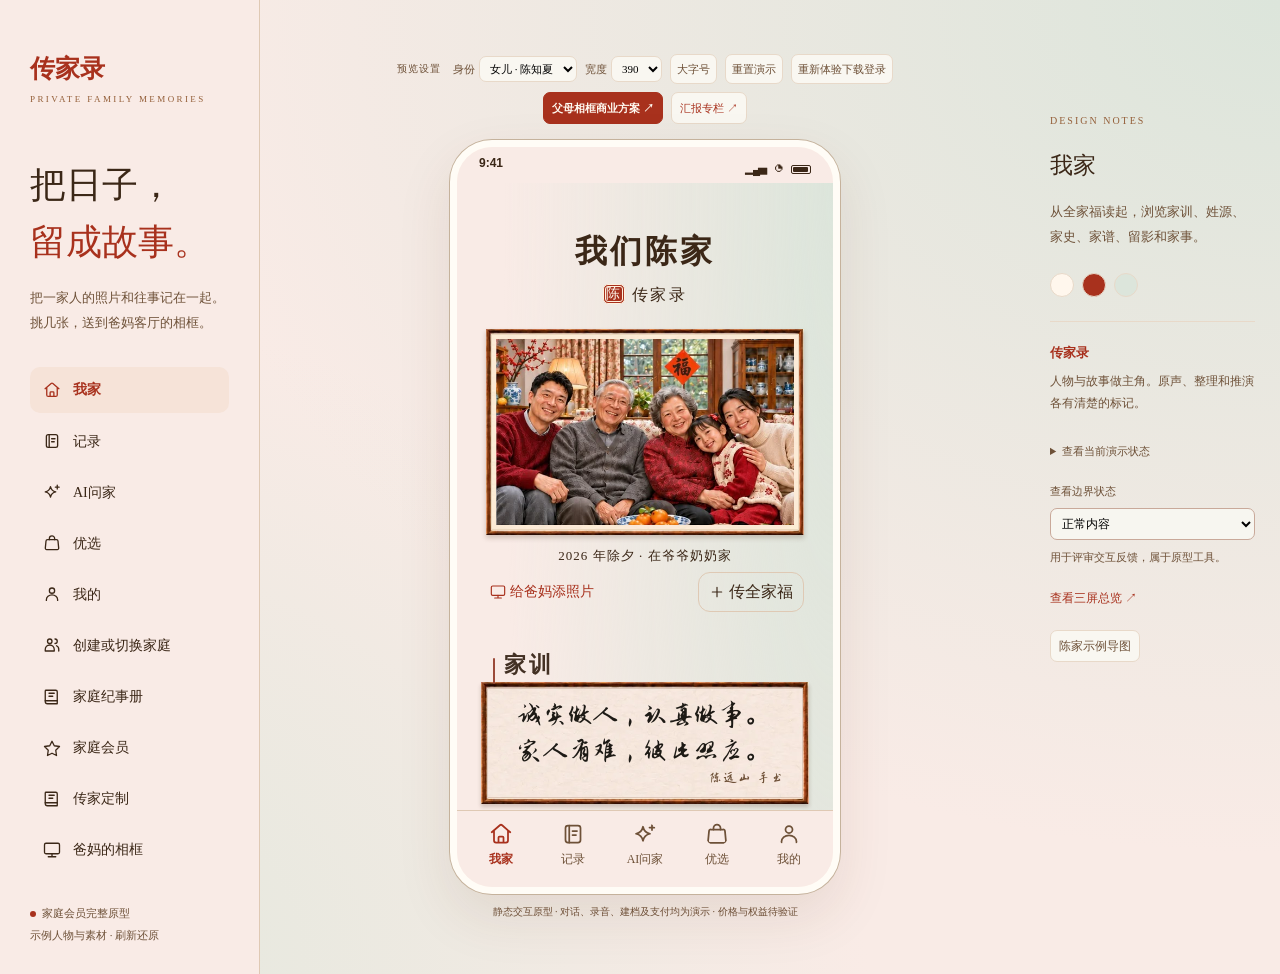
==== commit ea4b98d1: "feat(静态演示): 发布爸妈相框功能与 WebP 优化 同步传家录源码 b4ab06c 的公开静态演示，加入新照、按人找照和照片讲述入口。 继续使用公开版的示例肖像和影片，更新首屏图片及故里 We" ====
--- a/site/index.html
+++ b/site/index.html
@@ -3,8 +3,9 @@
 <head>
   <meta charset="utf-8">
   <meta name="viewport" content="width=device-width, initial-scale=1, viewport-fit=cover">
-  <meta name="theme-color" content="#A62124">
+  <meta name="theme-color" content="#F9EBE6">
   <title>传家录 · 家庭会员完整原型</title>
+  <link rel="icon" href="assets/zhumen/favicon.webp" type="image/webp">
   <link rel="stylesheet" href="base.css">
   <link rel="stylesheet" href="screens.css">
   <link rel="stylesheet" href="details.css">
@@ -26,6 +27,8 @@
   <link rel="stylesheet" href="house-screen-demo.css">
   <link rel="stylesheet" href="family-assistant.css">
   <link rel="stylesheet" href="family-picks.css">
+  <link rel="stylesheet" href="family-paper.css">
+  <link rel="stylesheet" href="family-journal.css">
 </head>
 <body>
   <!-- 静态原型：业务资料只在内存中变化；数字人为无声形象演示，不连接真实 AI 或支付。 -->
@@ -33,7 +36,7 @@
     <aside class="studio-sidebar" aria-label="原型导览">
       <a class="wordmark" href="#home">传家录<span>PRIVATE FAMILY MEMORIES</span></a>
       <p class="studio-intro">把日子，<br><em>留成故事。</em></p>
-      <p class="studio-caption">建家、邀请、共同记录。<br>把一家人的往事编成册。</p>
+      <p class="studio-caption">把一家人的照片和往事记在一起。<br>挑几张，送到爸妈客厅的相框。</p>
       <nav id="studio-nav" class="studio-nav" aria-label="页面快捷入口"></nav>
       <div class="studio-bottom"><span class="studio-dot"></span>家庭会员完整原型<br>示例人物与素材 · 刷新还原</div>
     </aside>
@@ -46,35 +49,41 @@
         <button id="reset-demo" type="button">重置演示</button>
         <button id="restart-entry" type="button">重新体验下载登录</button>
         <!-- 汇报使用单独的陈家示例，打开新页时保留正在操作的原型。 -->
+        <a class="review-report-link gift-plan-link" href="briefing.html#gift" target="_blank" rel="noopener">父母相框商业方案 ↗</a>
         <a class="review-report-link" href="briefing.html" target="_blank" rel="noopener">汇报专栏 ↗</a>
       </div>
-      <section id="house-screen-demo" class="house-screen-demo" aria-label="爸妈大屏演示" hidden></section>
+      <section id="house-screen-demo" class="house-screen-demo" aria-label="爸妈的相框演示" hidden></section>
       <div class="phone" id="phone">
         <div class="statusbar" aria-hidden="true"><b>9:41</b><div><span class="signal">▂▄▆</span><span class="wifi">◔</span><span class="battery"></span></div></div>
         <header id="app-header" class="app-header"></header>
         <div id="app-content" class="app-content" tabindex="-1"></div>
         <nav id="bottom-nav" class="bottom-nav" aria-label="主要导航"></nav>
         <div id="toast" class="toast" role="status" aria-live="polite"></div>
+        <div class="phone-dialog-layer">
+          <dialog id="modal" class="modal" aria-labelledby="modal-title"><div id="modal-content"></div></dialog>
+        </div>
+        <div class="phone-dialog-layer">
+          <dialog id="addon-modal" class="modal addon-modal" aria-labelledby="addon-modal-title"><div></div></dialog>
+        </div>
       </div>
       <p class="stage-note">静态交互原型 · 对话、录音、建档及支付均为演示 · 价格与权益待验证</p>
     </main>
     <aside class="review-panel" aria-label="设计说明">
       <span class="eyebrow">DESIGN NOTES</span>
       <h2 id="review-title">从故事开始</h2><p id="review-description"></p>
-      <div class="palette"><i style="background:#F6F3EC"></i><i style="background:#A62124"></i><i style="background:#8B5D3B"></i></div>
-      <div class="review-rule"><strong>朱门归家 · 家风有传</strong><p>人物与故事做主角。原声、整理和推演各有清楚的标记。</p></div>
+      <div class="palette"><i style="background:var(--family-paper)"></i><i style="background:var(--family-brand)"></i><i style="background:var(--family-sage)"></i></div>
+      <div class="review-rule"><strong>传家录</strong><p>人物与故事做主角。原声、整理和推演各有清楚的标记。</p></div>
       <details><summary>查看当前演示状态</summary><pre id="state-preview"></pre></details>
       <div class="state-examples"><label for="scenario-select">查看边界状态</label><select id="scenario-select"><option value="normal">正常内容</option><option value="home-empty">首页待完善</option><option value="private">未获授权的故事</option><option value="empty">空收藏</option><option value="quota">共享答复额度用尽</option><option value="failure">下一次整理失败</option></select><p>用于评审交互反馈，属于原型工具。</p></div>
       <a class="overview-link" href="overview.html">查看三屏总览 ↗</a>
       <button id="open-demo-mindmap" class="review-report-link overview-link" type="button">陈家示例导图</button>
     </aside>
   </div>
-  <aside id="book-demo-controls" aria-label="纪念书流程演示" hidden></aside>
-  <dialog id="modal" class="modal"><div id="modal-content"></div></dialog>
+  <aside id="book-demo-controls" aria-label="定制制作演示工具" hidden></aside>
   <!-- 演示导图独立于业务弹窗和路由，关闭后保留当前身份、滚动位置及未提交表单。 -->
   <dialog id="demo-mindmap" class="demo-mindmap" aria-labelledby="demo-mindmap-title">
     <div class="demo-mindmap-heading"><h2 id="demo-mindmap-title">陈家示例导图</h2><div><button id="zoom-demo-mindmap" type="button" aria-pressed="false">放大查看</button><button id="close-demo-mindmap" type="button" autofocus>返回原型</button></div></div>
-    <div id="demo-mindmap-canvas" class="demo-mindmap-canvas"><img src="assets/demo-mindmap.svg" alt="传家录十分钟演示导图：先本人展示交付价值，再家人了解与参与，最后回本人回应与确认。"></div>
+    <div id="demo-mindmap-canvas" class="demo-mindmap-canvas"><img src="assets/demo-mindmap.svg" loading="lazy" alt="传家录十分钟演示导图：先本人展示交付价值，再家人了解与参与，最后回本人回应与确认。"></div>
   </dialog>
   <script src="demo-mindmap.js" defer></script>
   <script src="data.js" defer></script>
@@ -92,7 +101,6 @@
   <script src="family-tree.js" defer></script>
   <script src="family-map.js" defer></script>
   <script src="family-views.js" defer></script>
-  <script src="vendor/three.global.js" defer></script>
   <script src="portrait-motion.js" defer></script>
   <script src="digital-human.js" defer></script>
   <script src="questions.js" defer></script>
@@ -101,12 +109,6 @@
   <script src="relationship-chapters.js" defer></script>
   <script src="keepsake-books.js" defer></script>
   <script src="keepsake-book-views.js" defer></script>
-  <script src="room-assets.js" defer></script>
-  <script src="room-materials.js" defer></script>
-  <script src="room-furniture.js" defer></script>
-  <script src="room-model.js" defer></script>
-  <script src="room-tour.js" defer></script>
-  <script src="room-renderer.js" defer></script>
   <script src="memory-space.js" defer></script>
   <script src="memory-share-codec.js" defer></script>
   <script src="memory-share.js" defer></script>
@@ -119,15 +121,18 @@
   <script src="entry-flow.js" defer></script>
   <script src="login-scroll.js" defer></script>
   <script src="households.js" defer></script>
+  <script src="family-customization.js" defer></script>
   <script src="photo-card-store.js" defer></script>
   <script src="voice-recorder.js" defer></script>
   <script src="photo-stories.js" defer></script>
   <script src="family-editions.js" defer></script>
   <script src="family-moment.js" defer></script>
   <script src="family-couples.js" defer></script>
+  <script src="house-screen-gift.js" defer></script>
   <script src="house-screen-demo.js" defer></script>
   <script src="family-assistant.js" defer></script>
   <script src="family-picks.js" defer></script>
+  <script src="family-journal.js" defer></script>
   <script src="app.js" defer></script>
 </body>
 </html>
--- a/site/base.css
+++ b/site/base.css
@@ -12,6 +12,7 @@
 button:focus-visible,a:focus-visible,input:focus-visible,select:focus-visible,textarea:focus-visible{outline:2px solid var(--copper);outline-offset:3px}
 button{border:0}
 a{color:var(--brand)}
+.text-emphasis{color:var(--brand);font-weight:700}
 h1,h2,h3,p{margin:0}
 h1,h2,h3{line-height:1.45}
 button svg{flex-shrink:0}
@@ -37,8 +38,9 @@
 .review-toolbar label{display:flex;align-items:center;gap:4px}
 .review-toolbar select,.review-toolbar button{border:1px solid #E8D9C9;background:#F9F7F1;border-radius:7px;padding:5px 6px;font-size:11px}
 .review-toolbar button[aria-pressed="true"]{background:var(--brand);color:white}
-/* 报告入口放在预览工具区，手机视口同样可见，不增加客户主导航栏目。 */
+/* 汇报入口使用独立页面，保留家庭原型正在演示的状态。 */
 .review-report-link{display:inline-flex;align-items:center;min-height:32px;padding:5px 8px;border:1px solid #E8D9C9;border-radius:7px;background:#F9F7F1;text-decoration:none;font-size:11px;white-space:nowrap}
+.review-toolbar .gift-plan-link{background:var(--brand);border-color:var(--brand);color:var(--surface);font-weight:600}
 .review-label{font-size:10px;letter-spacing:1px;margin-right:4px}
 .phone{width:var(--phone-width);height:844px;max-width:100%;background:var(--canvas);border:7px solid #FFFDF7;border-radius:42px;box-shadow:0 0 0 1px #C9A99A,0 22px 55px #70202316;display:flex;flex-direction:column;overflow:hidden;position:relative}
 .statusbar{height:36px;flex-shrink:0;padding:9px 22px 0;display:flex;justify-content:space-between;font:12px/1.3 Arial,sans-serif;color:var(--ink)}
@@ -149,11 +151,12 @@
 @media(max-width:1150px){.studio{grid-template-columns:230px minmax(430px,1fr)}
 .review-panel{display:none}
 .studio-sidebar{padding-left:24px;padding-right:24px}}
-@media(max-width:760px){.studio{display:block}
-.studio-sidebar,.review-panel{display:none}
+@media(max-width:760px), (max-width:960px) and (hover:none) and (pointer:coarse){.studio{display:block}
+.studio-sidebar,.review-panel,.review-toolbar{display:none}
+/* 手机上只在独立原型首页展示汇报入口，内嵌演示保持完整的手机画面。 */
+body:not(.embedded) .stage:has(> .phone[data-route="home"]:not(.entry-mode)) > .review-toolbar{display:flex;align-self:stretch;justify-content:flex-end;margin:0;max-width:none;padding:4px 12px;background:var(--surface);border-bottom:1px solid var(--line)}
+.review-toolbar > :not(.review-report-link){display:none}
 .stage{padding:0;height:100dvh}
-.review-toolbar{position:relative;z-index:10;width:100%;margin:0;background:#F7F1E5;padding:5px;min-height:40px;max-width:none}
-.review-label{display:none}
 .phone{width:100%!important;height:auto;flex:1;min-height:0;border:0;border-radius:0;box-shadow:none}
 .statusbar{display:none}
 .app-header{padding-top:10px}
--- a/site/entry-flow.css
+++ b/site/entry-flow.css
@@ -11,7 +11,7 @@
 
 /* 应用市场：门庭梅枝铺在页角，宣传卡为浅色纸面，搜索框直接容纳原生输入。 */
 .market-page{display:flex;flex-direction:column;padding-top:88px}
-.market-page:before{content:"";position:absolute;z-index:-1;right:0;top:0;width:240px;height:184px;background:url("assets/zhumen/entry-market-corner.png") right top/contain no-repeat;pointer-events:none}
+.market-page:before{content:"";position:absolute;z-index:-1;right:0;top:0;width:240px;height:184px;background:url("assets/zhumen/entry-market-corner.webp") right top/contain no-repeat;pointer-events:none}
 .market-heading h1{margin:8px 0 24px;font-weight:600}
 .market-search{display:flex;align-items:center;gap:12px;padding:4px 4px 4px 12px;background:#FFFDFA;border:1px solid var(--brand);border-radius:12px}
 .market-search>.icon{width:24px;height:24px}
@@ -20,18 +20,18 @@
 .market-search:focus-within{outline:2px solid var(--brand);outline-offset:4px}
 .market-search button{font-size:calc(18px * var(--unit));background:var(--brand);border-radius:8px;color:#FFFDFA;padding:8px 16px;flex-shrink:0}
 .market-feature{position:relative;isolation:isolate;margin:24px 0 0;padding:48px 24px 32px;min-height:224px;border-radius:12px;background:#FCF0DE;overflow:hidden}
-.market-feature:after{content:"";position:absolute;z-index:-1;top:0;right:0;bottom:0;width:36%;background:url("assets/zhumen/entry-market-door.png") right center/cover no-repeat;mask-image:linear-gradient(90deg,transparent,#000 55%);pointer-events:none}
+.market-feature:after{content:"";position:absolute;z-index:-1;top:0;right:0;bottom:0;width:36%;background:url("assets/zhumen/entry-market-door.webp") right center/cover no-repeat;mask-image:linear-gradient(90deg,transparent,#000 55%);pointer-events:none}
 .market-feature h2{font-size:calc(30px * var(--unit));line-height:1.2;color:#A91613;font-weight:600;white-space:nowrap;margin:0 0 12px}
 .market-feature p{font-size:calc(16px * var(--unit));line-height:1.5;color:var(--ink);padding-left:24px;position:relative}
-.market-feature p:before{content:"";position:absolute;left:0;top:0;width:20px;height:32px;background:url("assets/zhumen/chinese-knot-transparent.png") center/cover no-repeat}
+.market-feature p:before{content:"";position:absolute;left:0;top:0;width:20px;height:32px;background:url("assets/zhumen/chinese-knot-transparent.webp") center/cover no-repeat}
 .market-suggest{display:inline-flex;align-items:center;justify-content:center;gap:8px;background:var(--brand);border-radius:999px;padding:8px 24px;color:#FFFDFA;margin-top:24px;font-size:calc(18px * var(--unit));line-height:1.5556}
 .market-page>.entry-section-title{padding:0}
 .market-page>.entry-section-title:before{content:none}
 .market-chip{display:inline-flex;align-items:center;align-self:flex-start;gap:8px;background:var(--soft);border:1px solid #F3D5C8;border-radius:999px;padding:8px 16px;color:var(--ink);font-size:calc(18px * var(--unit))}
 .market-disclaimer{margin-top:auto;padding-top:64px;text-align:center}
-.market-results-page{padding-top:0;background:var(--canvas) url("assets/zhumen/paper-wall.png") left bottom/100% auto no-repeat}
+.market-results-page{padding-top:0;background:var(--canvas) url("assets/zhumen/paper-wall.webp") left bottom/100% auto no-repeat}
 .market-results-page:before{content:none}
-.entry-search-header{display:grid;grid-template-columns:40px 1fr 40px;align-items:center;margin:0 -16px 24px;padding:8px;background:var(--brand) url("assets/zhumen/header-roof.png") right center/128px auto no-repeat;color:white;min-height:56px}
+.entry-search-header{display:grid;grid-template-columns:40px 1fr 40px;align-items:center;margin:0 -16px 24px;padding:8px;background:var(--brand) url("assets/zhumen/header-roof.webp") right center/128px auto no-repeat;color:white;min-height:56px}
 .entry-search-header h1{font-size:calc(20px * var(--unit));line-height:1.4;text-align:center}
 .entry-search-header .entry-back{margin:0;color:white}
 .market-results-page .market-result{border:0;border-radius:8px;padding:12px;background:#FFFDFA}
@@ -50,7 +50,7 @@
 .entry-detail-header .entry-back{display:flex;align-items:center;gap:12px;color:white;margin:0;font-size:calc(20px * var(--unit))}
 .entry-detail-header>span{font-size:calc(12px * var(--unit));border:1px solid #FFFFFF80;border-radius:999px;padding:8px 12px}
 .store-hero{position:relative;isolation:isolate;margin:0 -16px;padding:24px 16px;overflow:hidden}
-.store-hero:after{content:"";position:absolute;z-index:-1;right:0;top:0;bottom:0;width:40%;background:url("assets/zhumen/entry-market-door.png") right center/cover no-repeat;opacity:.65;mask-image:linear-gradient(90deg,transparent,#000);pointer-events:none}
+.store-hero:after{content:"";position:absolute;z-index:-1;right:0;top:0;bottom:0;width:40%;background:url("assets/zhumen/entry-market-door.webp") right center/cover no-repeat;opacity:.65;mask-image:linear-gradient(90deg,transparent,#000);pointer-events:none}
 .store-identity{display:flex;gap:16px;align-items:flex-start;margin-bottom:16px}
 .store-identity>div{min-width:0}
 .store-identity h1{font-size:calc(36px * var(--unit));line-height:1.1112;margin-bottom:8px}
@@ -80,10 +80,10 @@
 
 /* 登录沿用归家封面的纸色、屋檐与淡山水；背景连续铺满，表单保持原有操作。 */
 .login-page{padding:0 24px 24px;background:#FBF7EF;color:#49372B}
-.login-page:before{content:"";position:absolute;inset:0;z-index:-1;background:url("assets/zhumen/home-ink-landscape.png") center top/100% 1600px repeat-y;opacity:.28;pointer-events:none}
+.login-page:before{content:"";position:absolute;inset:0;z-index:-1;background:url("assets/zhumen/home-ink-landscape.webp") center top/100% 1600px repeat-y;opacity:.28;pointer-events:none}
 .login-page>.entry-back{position:absolute;top:8px;right:8px;z-index:2;color:#96382C;width:44px;min-height:44px;background:#FBF7EFCC;border-radius:4px;display:grid;place-items:center}
 .login-brand{position:relative;isolation:isolate;text-align:left;margin:0 -24px 16px;padding:16px 24px 24px;background:transparent;color:#49372B;overflow:hidden}
-.login-brand:after{content:"";position:absolute;z-index:-1;inset:0;background:url("assets/zhumen/entry-market-corner.png") right top/auto 100% no-repeat;mask-image:linear-gradient(to bottom,#000 65%,transparent);opacity:.72;pointer-events:none}
+.login-brand:after{content:"";position:absolute;z-index:-1;inset:0;background:url("assets/zhumen/entry-market-corner.webp") right top/auto 100% no-repeat;mask-image:linear-gradient(to bottom,#000 65%,transparent);opacity:.72;pointer-events:none}
 .login-seal{display:inline-block;border:3px double #FFF3DB;outline:1px solid #A53425;border-radius:0;background:#A53425;color:#FFF3DB;padding:2px 4px;font:12px/1 KaiTi,STKaiti,serif;margin-bottom:8px}
 .login-brand h1{font-family:KaiTi,STKaiti,serif;font-size:calc(30px * var(--unit));line-height:1.2;margin-bottom:8px;font-weight:600;max-width:65%;color:inherit}
 .login-brand p{font-size:calc(14px * var(--unit));line-height:1.5;max-width:60%;color:#705D49}
--- a/site/login-scroll.css
+++ b/site/login-scroll.css
@@ -1,6 +1,6 @@
 /* 浅山水衬底、灰金裱边与深木轴增加层次，小印章保留朱红；展开仍只使用位移和缩放。 */
 .login-scroll{position:absolute;inset:0;z-index:40;overflow:auto;background:#EDE8DC;color:#49372B;font-family:KaiTi,STKaiti,serif;isolation:isolate}
-.login-scroll:before{content:'';position:absolute;inset:0;z-index:-1;background:url('assets/zhumen/home-ink-landscape.png') center top/100% 1100px repeat-y;opacity:.55;pointer-events:none}
+.login-scroll:before{content:'';position:absolute;inset:0;z-index:-1;background:url('assets/zhumen/home-ink-landscape.webp') center top/100% 1100px repeat-y;opacity:.55;pointer-events:none}
 .login-scroll:after{content:'';position:absolute;inset:12px;z-index:-1;background:url('assets/zhumen/family-meander-frame.svg') center/100% 100% no-repeat;filter:sepia(1);opacity:.2;pointer-events:none}
 .login-scroll-top{position:sticky;top:0;z-index:4;display:flex;align-items:center;justify-content:space-between;padding:12px 16px;background:#EDE8DCF2;color:#76674E;font-size:calc(14px * var(--unit));line-height:1.4286}
 .login-scroll-skip{min-height:44px;padding:8px 12px;border:1px solid #B6A380;border-radius:4px;background:#F7F1E5;color:#76674E;font:inherit}
@@ -10,7 +10,7 @@
 .login-scroll-main{max-width:420px;margin:auto;padding:24px 24px 40px;text-align:center}
 .login-scroll-eyebrow{margin:0 0 32px;font-size:calc(14px * var(--unit));line-height:1.4286;color:#8A745B;letter-spacing:4px}
 .login-scroll-wrap{position:relative;margin:0 8px}
-.login-scroll-paper{min-height:420px;padding:40px 24px 32px;position:relative;border:8px solid #B9B194;box-shadow:0 8px 24px #514A3420;background:#F4E7CD url('assets/zhumen/ivory-rice-paper.png') center/400px auto;transform-origin:center top;animation:login-scroll-unroll 1500ms cubic-bezier(.22,1,.36,1) both}
+.login-scroll-paper{min-height:420px;padding:40px 24px 32px;position:relative;border:8px solid #B9B194;box-shadow:0 8px 24px #514A3420;background:#F4E7CD url('assets/zhumen/ivory-rice-paper.webp') center/400px auto;transform-origin:center top;animation:login-scroll-unroll 1500ms cubic-bezier(.22,1,.36,1) both}
 .login-scroll-paper:before{content:'';position:absolute;inset:8px;background:url('assets/zhumen/family-meander-frame.svg') center/100% 100% no-repeat;opacity:.45;pointer-events:none}
 .login-scroll-words{position:relative;opacity:0;animation:login-scroll-ink 450ms cubic-bezier(.22,1,.36,1) 1050ms forwards}
 .login-scroll-words h1{margin:0 0 24px;font-size:calc(30px * var(--unit));line-height:1.2;font-weight:400;letter-spacing:4px;color:#514639}
--- a/site/family-home.css
+++ b/site/family-home.css
@@ -1,4 +1,4 @@
-/* 精简首页只保留阅读层级，管理表单和既有业务页面继续使用原有组件。 */
+/* 首页、家谱编辑和相关记录轨道的布局。 */
 .heritage-home{--home-paper:var(--canvas);--home-tea:var(--brand);--home-ink:var(--ink);--home-muted:var(--secondary);--home-line:var(--line);padding:0 16px 32px;background:var(--home-paper);color:var(--home-ink);font-family:inherit;font-size:calc(16px * var(--unit));line-height:1.5}
 .heritage-home :is(h1,h2,h3,p){text-wrap:pretty;overflow-wrap:anywhere}
 .heritage-home :is(h1,h2,h3){text-wrap:balance;font-family:inherit;font-style:normal}
@@ -38,86 +38,8 @@
   border-radius:8px;
 }
 .heritage-trace-fields legend{padding:0 4px;font-weight:600;color:var(--brand)}
-.heritage-reader {
-  padding: 24px 16px 32px;
-}
-
-.heritage-reader > * + * {
-  margin-top: 24px;
-}
-
 .heritage-reader-text {
   white-space: pre-line;
-}
-
-.heritage-origin-timeline {
-  --origin-date-width: min(28%, calc(80px * var(--unit)));
-  --origin-track-width: 32px;
-  --origin-track-center: calc(var(--origin-date-width) + 12px);
-  --origin-dot-center: calc(14px * var(--unit));
-  margin: 0;
-  padding: 0;
-  list-style: none;
-}
-
-.heritage-origin-timeline > li {
-  position: relative;
-  display: grid;
-  grid-template-columns: var(--origin-date-width) var(--origin-track-width) minmax(0, 1fr);
-  align-items: start;
-}
-
-.heritage-origin-timeline > li::before {
-  position: absolute;
-  z-index: 1;
-  inset-block-start: calc(var(--origin-dot-center) - 6px);
-  inset-inline-start: calc(var(--origin-track-center) - 6px);
-  width: 12px;
-  height: 12px;
-  border: 2px solid #fbf7ef;
-  border-radius: 50%;
-  background: var(--brand);
-  box-shadow: 0 0 0 1px var(--brand);
-  content: "";
-}
-
-.heritage-origin-timeline > li:not(:last-child) {
-  padding-bottom: 24px;
-}
-
-.heritage-origin-timeline > li:not(:last-child)::after {
-  position: absolute;
-  inset-block: var(--origin-dot-center) calc(-1 * var(--origin-dot-center));
-  inset-inline-start: calc(var(--origin-track-center) - 1px);
-  width: 2px;
-  background: #b47d62;
-  content: "";
-}
-
-.heritage-origin-period {
-  grid-column: 1;
-  color: var(--brand);
-  font: 600 calc(20px * var(--unit)) / 1.4 KaiTi, STKaiti, serif;
-  text-align: end;
-}
-
-.heritage-origin-period-detail {
-  display: block;
-  color: var(--secondary);
-  font-size: calc(14px * var(--unit));
-  font-weight: 400;
-  line-height: 1.5;
-}
-
-.heritage-origin-event {
-  grid-column: 3;
-  font-size: calc(16px * var(--unit));
-  line-height: 1.75;
-}
-
-.heritage-reader > section > h2 {
-  font-size: calc(16px * var(--unit));
-  line-height: 1.5;
 }
 
 .heritage-origin-clues {
@@ -136,11 +58,6 @@
 .heritage-origin-clues dd {
   margin: 0;
   overflow-wrap: anywhere;
-}
-
-.heritage-reader > * + .heritage-origin-record {
-  padding-top: 16px;
-  border-top: 1px solid var(--line);
 }
 
 .heritage-reader-text + .heritage-origin-source {
@@ -370,39 +287,6 @@
 .heritage-pedigree-readable .heritage-pedigree-node:not(.is-focus) small{color:#795942}
 .heritage-pedigree-partners{display:grid;gap:8px}
 
-.phone[data-route="home"] .app-header {
-  min-height: 48px;
-  border-bottom: 1px solid #dfd0bd;
-  background: #fbf7ef;
-  color: #483629;
-}
-
-.phone .family-dashboard {
-  padding: 12px 16px 32px;
-}
-
-.heritage-body .home-section-heading {
-  margin-bottom: 8px;
-}
-
-.heritage-home :is(.home-section-heading, .home-leaf-heading) > h2 {
-  font-family: KaiTi, STKaiti, serif;
-}
-
-.home-section-heading h2 {
-  min-width: 0;
-}
-
-.home-section-heading .heritage-text-button {
-  flex-shrink: 0;
-  min-height: 40px;
-  color: var(--brand);
-}
-
-.home-heritage-leaf + section {
-  margin-top: 24px;
-}
-
 .home-motto-art {
   width: 100%;
   overflow: hidden;
@@ -443,10 +327,6 @@
   border-radius: 4px;
 }
 
-.home-motto-copy {
-  padding-top: 12px;
-}
-
 .home-section-empty {
   padding-block: 4px;
 }
@@ -457,35 +337,6 @@
   justify-content: space-between;
   gap: 8px;
   min-height: 28px;
-}
-
-.home-motto-sheet .home-leaf-heading {
-  display: grid;
-  grid-template-columns: minmax(0, 1fr) auto minmax(0, 1fr);
-}
-
-.home-motto-sheet .home-leaf-heading h2 {
-  display: flex;
-  grid-column: 2;
-  align-items: center;
-  gap: 8px;
-  color: #783e33;
-  white-space: nowrap;
-}
-
-.home-motto-sheet .home-leaf-heading h2::before,
-.home-motto-sheet .home-leaf-heading h2::after {
-  flex: none;
-  width: 16px;
-  height: 1px;
-  background: currentColor;
-  opacity: 0.36;
-  content: "";
-}
-
-.home-motto-sheet .home-leaf-heading .home-edit-button {
-  grid-column: 3;
-  justify-self: end;
 }
 
 .phone .family-dashboard .home-edit-button {
@@ -524,14 +375,6 @@
   text-align: end;
 }
 
-.home-motto-signature::before {
-  flex: none;
-  width: 12px;
-  height: 1px;
-  background: #b38a74;
-  content: "";
-}
-
 [data-home-cover-preview] .home-motto-art,
 .modal .home-motto-art {
   border: 1px solid var(--line);
@@ -548,115 +391,6 @@
 
 .home-motto-art + .heritage-review-copy {
   margin-top: 8px;
-}
-
-.home-roots {
-  margin-top: 16px;
-  padding-top: 12px;
-  border-top: 1px solid var(--home-line);
-}
-
-.home-roots-section {
-  display: grid;
-  grid-template-columns: 32px minmax(0, 1fr);
-  align-items: start;
-  gap: 4px 12px;
-}
-
-.home-roots-section + .home-roots-section {
-  margin-top: 16px;
-}
-
-.home-roots-section > :is(.home-leaf-heading, .home-roots-detail, .home-origin-link) {
-  grid-column: 2;
-}
-
-.home-roots-section .home-leaf-heading {
-  min-height: 32px;
-  align-self: center;
-}
-
-.home-roots-mark {
-  display: grid;
-  grid-area: 1 / 1;
-  align-self: center;
-  min-height: 32px;
-  place-items: center;
-}
-
-.home-surname-seal {
-  padding-block: 4px;
-  border-radius: 4px;
-  background: #963e32;
-  color: #fff7ed;
-  font: 600 16px / 1.25 KaiTi, STKaiti, serif;
-  text-align: center;
-  overflow-wrap: anywhere;
-}
-
-.home-origin-mark {
-  color: #863d32;
-}
-
-.home-origin-mark .icon {
-  width: 20px;
-  height: 20px;
-}
-
-.home-roots-summary {
-  color: #5f5046;
-  font-size: calc(16px * var(--unit));
-  line-height: 1.5;
-}
-
-/* 年代有记录时，圆点与年代首行对齐，细线沿着这段回忆延伸。 */
-.home-origin-timeline {
-  display: grid;
-  grid-area: 2 / 1;
-  grid-template-rows: auto 1fr;
-  justify-items: center;
-  align-self: stretch;
-  gap: 4px;
-  padding-top: calc(.75em - 3px);
-  font-size: calc(14px * var(--unit));
-}
-
-.home-origin-timeline::before {
-  width: 6px;
-  height: 6px;
-  border-radius: 50%;
-  background: var(--brand);
-  content: "";
-}
-
-.home-origin-timeline::after {
-  width: 1px;
-  background: var(--home-line);
-  content: "";
-}
-
-.home-origin-date {
-  margin-bottom: 4px;
-  color: #863d32;
-  font-size: calc(14px * var(--unit));
-  font-weight: 600;
-  line-height: 1.5;
-}
-
-.home-origin-summary {
-  display: -webkit-box;
-  overflow: hidden;
-  -webkit-box-orient: vertical;
-  -webkit-line-clamp: 3;
-  white-space: pre-line;
-}
-
-.phone .family-dashboard .home-origin-link {
-  justify-self: start;
-  min-height: 44px;
-  padding-block: 4px;
-  color: var(--brand);
-  font-size: calc(14px * var(--unit));
 }
 
 .home-family-panel {
--- a/site/zhumen-theme.css
+++ b/site/zhumen-theme.css
@@ -12,7 +12,7 @@
 .app-header:before{content:none}
 .app-header :is(.my-button,.chat-message-trigger,.icon-button){color:inherit}
 .app-header h1{font-family:inherit;letter-spacing:1px;text-align:center;font-size:calc(20px * var(--unit))}
-.app-content{background:var(--canvas) url("assets/zhumen/ivory-rice-paper.png") center top/780px auto;background-blend-mode:soft-light;scrollbar-color:#C7A99A transparent}
+.app-content{background:var(--canvas) url("assets/zhumen/ivory-rice-paper.webp") center top/780px auto;background-blend-mode:soft-light;scrollbar-color:#C7A99A transparent}
 .bottom-nav{background:var(--surface);border-color:var(--line)}
 .bottom-nav button{color:#786A5F}
 .bottom-nav button.active{color:var(--brand)}
@@ -32,7 +32,7 @@
 .menu-row{border-color:var(--line)}
 .avatar{background:var(--soft)}
 .toast{background:#702023F5;border:1px solid #E7BFA7;border-radius:8px}
-.modal{background:var(--surface) url("assets/zhumen/ivory-rice-paper.png") center/500px;border:1px solid #C69B83;border-radius:12px;box-shadow:0 20px 80px #401B1933}
+.modal{background:var(--surface) url("assets/zhumen/ivory-rice-paper.webp") center/500px;border:1px solid #C69B83;border-radius:12px;box-shadow:0 20px 80px #401B1933}
 .modal::backdrop{background:#35221D66}
 .modal-header{border-bottom:1px solid var(--line);padding-bottom:12px}
 .modal-header h2{color:var(--brand)}
@@ -103,7 +103,7 @@
 .phone .message.user :is(p,small){color:inherit}
 .phone .message-label{color:var(--brand)}
 .phone .source-transcript{border:1px solid var(--line)}
-.phone .empty{background:url("assets/zhumen/red-home-doorway-transparent.png") center 16px/96px auto no-repeat;padding-top:128px}
+.phone .empty{background:url("assets/zhumen/red-home-doorway-transparent.webp") center 16px/96px auto no-repeat;padding-top:128px}
 .phone .empty :is(h2,p){position:relative}
 
 /* 操作状态保持可辨；可恢复失败继续使用原有说明和重试动作。 */
@@ -127,7 +127,7 @@
 
 /* 交流页采用设计稿的米白标题栏、长人物画幅与圆角输入，保留已有视频和对话。 */
 .phone[data-route=chat] .app-header{background:var(--canvas);color:var(--ink);padding-left:40px;min-height:56px}
-.phone[data-route=chat] .app-header:before{content:"";position:absolute;left:8px;top:0;width:24px;height:48px;background:url("assets/zhumen/chinese-knot-transparent.png") center/contain no-repeat}
+.phone[data-route=chat] .app-header:before{content:"";position:absolute;left:8px;top:0;width:24px;height:48px;background:url("assets/zhumen/chinese-knot-transparent.webp") center/contain no-repeat}
 .phone[data-route=chat] .app-header h1{font-weight:600}
 .phone[data-route=chat] .my-button{font-size:calc(12px * var(--unit));padding:0}
 .phone[data-route=chat] .chat-message-trigger{font-size:calc(14px * var(--unit));padding:0 0 0 8px}
@@ -151,7 +151,7 @@
 
 /* 档案封面回到设计稿的左文右人构图；四个分类同排，说明仍保留供读屏读取。 */
 .archive-cover-heading{position:relative;isolation:isolate;padding:8px 0 16px;min-height:208px}
-.person-archive-page[data-archive-person=father] .archive-cover-heading:after{content:"";position:absolute;z-index:-1;right:-20px;top:-16px;bottom:0;width:62%;background:url("assets/avatar/father-portrait-v4.png") center 26%/cover no-repeat;mask-image:linear-gradient(90deg,transparent,#000 38%)}
+.person-archive-page[data-archive-person=father] .archive-cover-heading:after{content:"";position:absolute;z-index:-1;right:-20px;top:-16px;bottom:0;width:62%;background:url("assets/avatar/father-portrait-v4.webp") center 26%/cover no-repeat;mask-image:linear-gradient(90deg,transparent,#000 38%)}
 .archive-cover-heading .family-focus{margin:0 0 12px;padding:0;border:0;background:transparent;box-shadow:none;max-width:54%}
 .archive-cover-heading .family-focus .caption{display:inline-block;color:var(--brand);background:var(--soft);border-radius:8px;padding:4px 8px}
 .archive-cover-heading .family-focus .text-link{font-size:calc(14px * var(--unit));justify-content:flex-start;min-height:32px}
@@ -195,7 +195,7 @@
 /* 淡墨山水铺在归家各段之间，纸面内容保持清晰。 */
 .phone .heritage-home{position:relative;isolation:isolate;background:#FBF7EF}
 .phone .heritage-body{position:relative;isolation:isolate}
-.phone .heritage-body:before{content:'';position:absolute;inset:0 -16px -32px;z-index:-1;pointer-events:none;background:url('assets/zhumen/home-ink-landscape.png') center top/100% 1600px repeat-y;opacity:.20;mask-image:linear-gradient(to bottom,transparent,#000 160px)}
+.phone .heritage-body:before{content:'';position:absolute;inset:0 -16px -32px;z-index:-1;pointer-events:none;background:url('assets/zhumen/home-ink-landscape.webp') center top/100% 1600px repeat-y;opacity:.20;mask-image:linear-gradient(to bottom,transparent,#000 160px)}
 .phone .heritage-body>section+section{margin-top:24px}
 .phone .heritage-home .heritage-pedigree-viewport{background-color:transparent}
 .phone .heritage-home .heritage-pedigree-node{background:#FFF7E9CC}
--- a/site/zhumen-pages.css
+++ b/site/zhumen-pages.css
@@ -1,6 +1,6 @@
 /* 逐页还原二级页面与状态；装饰来自原设计切图，数据和交互仍由业务模块维护。 */
 .phone .avatar img,.phone .avatar.father img,.phone .avatar.daughter img{object-position:center}
-.phone:not(.entry-mode):not([data-route=home]):not([data-route=chat]) .app-header:before{content:"";position:absolute;inset:0 0 0 auto;z-index:-1;width:144px;background:url("assets/zhumen/header-roof.png") right top/cover no-repeat;mask-image:linear-gradient(90deg,transparent,#000 38%);pointer-events:none}
+.phone:not(.entry-mode):not([data-route=home]):not([data-route=chat]) .app-header:before{content:"";position:absolute;inset:0 0 0 auto;z-index:-1;width:144px;background:url("assets/zhumen/header-roof.webp") right top/cover no-repeat;mask-image:linear-gradient(90deg,transparent,#000 38%);pointer-events:none}
 .phone:not(.entry-mode) .page{position:relative;isolation:isolate}
 .phone .page-title{font-size:calc(24px * var(--unit));line-height:1.333;font-weight:600;letter-spacing:0}
 .phone .page>.page-title{margin-bottom:12px}
@@ -69,30 +69,14 @@
 .phone.large-type .book-source{flex-wrap:wrap}
 .phone.large-type .book-source>img{width:100%;height:112px}
 
-/* 二级个人中心与家庭管理使用原稿的图文入口，标题与副说明保持完整可读。 */
-.phone:is([data-route=profile-family],[data-route=profile-materials],[data-route=profile-keepsakes],[data-route=profile-services]) .page{min-height:100%;padding-bottom:96px}
-.phone:is([data-route=profile-family],[data-route=profile-materials],[data-route=profile-keepsakes],[data-route=profile-services]) .page:after{content:"";position:absolute;z-index:-1;bottom:0;left:0;right:0;height:144px;background:url("assets/zhumen/paper-wall.png") left bottom/cover no-repeat;opacity:.75;pointer-events:none}
-.phone:is([data-route=profile-family],[data-route=profile-materials],[data-route=profile-keepsakes],[data-route=profile-services]) .profile-menu{display:grid;gap:12px;margin-top:24px}
-.phone:is([data-route=profile-family],[data-route=profile-materials],[data-route=profile-keepsakes]) .profile-menu>.menu-row{position:relative;isolation:isolate;min-height:112px;padding:16px;border:1px solid #D37769;border-radius:8px;background:#FFFDFA;overflow:hidden}
-.phone:is([data-route=profile-family],[data-route=profile-materials],[data-route=profile-keepsakes]) .profile-menu>.menu-row>.icon:first-child{display:none}
+/* 个人中心的入口文字允许多行显示。 */
 .phone .profile-menu-copy{flex:1;min-width:0}
 .phone .profile-menu-copy small{display:block;margin-top:8px;font-size:calc(14px * var(--unit));line-height:1.5;color:var(--secondary)}
-.phone[data-route=profile-family] .profile-menu>.menu-row{padding-right:42%}
-.phone[data-route=profile-family] .profile-menu>.menu-row:after{content:"";position:absolute;inset:0 0 0 auto;z-index:-1;width:48%;background:url("assets/zhumen/entry-preview-family.png") center/cover no-repeat;mask-image:linear-gradient(90deg,transparent,#000 35%);pointer-events:none}
-.phone[data-route=profile-family] .menu-row[data-nav=home-manage]:after{background-image:url("assets/zhumen/record-writing-corner.png")}
-.phone[data-route=profile-family] .menu-row[data-nav=family-permissions]:after{background-image:url("assets/zhumen/entry-preview-life.png")}
-.phone[data-route=profile-family] .menu-row[data-nav=common-memories]:after{background-image:url("assets/zhumen/entry-preview-home.png")}
-.phone:is([data-route=profile-materials],[data-route=profile-keepsakes]) .profile-menu>.menu-row{padding-left:43%}
-.phone:is([data-route=profile-materials],[data-route=profile-keepsakes]) .profile-menu>.menu-row:before{content:"";position:absolute;inset:4px auto 4px 4px;width:37%;border-radius:4px;background:url("assets/zhumen/entry-preview-home.png") center/cover no-repeat;pointer-events:none}
-.phone[data-route=profile-materials] .menu-row[data-nav=materials]:before{background-image:url("assets/zhumen/record-writing-corner.png")}
-.phone[data-route=profile-keepsakes] .menu-row[data-nav=books]:before{background-image:url("assets/zhumen/book-cover-texture.png")}
-.phone[data-route=profile-services] .menu-row{border:1px solid var(--line);background:#FFFDFA;border-radius:8px;padding:16px;min-height:80px}
-.phone[data-route=profile-services] .menu-row>.icon:first-child{width:32px;height:32px;padding:4px;border-radius:50%;background:var(--soft)}
 .phone[data-route=profile] .profile-heading .avatar.father img{object-position:center}
 
 /* 家人列表及关系树共用独立人像；亲缘、未认领与未知父母仍由原业务文字说明。 */
 .phone[data-route=family] .page>.page-title{color:var(--brand);padding-top:8px}
-.phone[data-route=family] .page:after{content:"";position:absolute;z-index:-1;right:0;top:0;width:120px;height:104px;background:url("assets/zhumen/page-roof.png") right top/contain no-repeat;opacity:.6;pointer-events:none}
+.phone[data-route=family] .page:after{content:"";position:absolute;z-index:-1;right:0;top:0;width:120px;height:104px;background:url("assets/zhumen/page-roof.webp") right top/contain no-repeat;opacity:.6;pointer-events:none}
 .phone[data-route=family] .member-list{display:flex;flex-direction:column;margin-top:16px}
 .phone[data-route=family] .page{display:flex;flex-direction:column}
 .phone[data-route=family] .page>.tabs{order:1;margin-top:16px}
@@ -124,7 +108,7 @@
 .phone[data-route=common-memories] .feature-item h3{font-size:calc(20px * var(--unit))}
 
 /* 记录页还原紧凑横向录音卡，输入区沿用资料整理共用的中国结标题。 */
-.phone[data-route=record] .page:after{content:"";position:absolute;z-index:-1;right:0;top:0;width:52%;height:144px;background:url("assets/zhumen/record-writing-corner.png") right top/cover no-repeat;mask-image:linear-gradient(90deg,transparent,#000 45%);pointer-events:none}
+.phone[data-route=record] .page:after{content:"";position:absolute;z-index:-1;right:0;top:0;width:52%;height:144px;background:url("assets/zhumen/record-writing-corner.webp") right top/cover no-repeat;mask-image:linear-gradient(90deg,transparent,#000 45%);pointer-events:none}
 .phone[data-route=record] .page>.page-title{color:var(--brand);font-size:calc(30px * var(--unit));line-height:1.2;padding:0;max-width:80%}
 .phone[data-route=record] .page>.page-title:before{content:none}
 .phone[data-route=record] .page>.page-subtitle{max-width:68%;font-size:calc(14px * var(--unit))}
@@ -141,10 +125,10 @@
 .phone[data-route=material-review] .feature-page>.card{border-color:#D8917D}
 .phone .feature-item img,.phone .review-story img{max-width:100%;border-radius:6px}
 
-/* 年度服务、推荐与订单复用相册页角；方案以原稿四段价格卡展示，数值取领域规则。 */
-.phone[data-route=membership] .page>.page-title,.phone[data-route=rewards] .page>.page-title{color:var(--brand);padding-left:0;max-width:86%;min-height:64px}
-.phone:is([data-route=membership],[data-route=rewards]) .page>.page-title:before{content:none}
-.phone:is([data-route=membership],[data-route=rewards]) .page:after{content:"";position:absolute;z-index:-1;top:0;right:0;width:44%;height:120px;background:url("assets/zhumen/service-album-corner.png") right top/cover no-repeat;mask-image:linear-gradient(90deg,transparent,#000);pointer-events:none}
+/* 奖励页保留相册页角，价格卡的数值取现有服务规则。 */
+.phone[data-route=rewards] .page>.page-title{color:var(--brand);padding-left:0;max-width:86%;min-height:64px}
+.phone[data-route=rewards] .page>.page-title:before{content:none}
+.phone[data-route=rewards] .page:after{content:"";position:absolute;z-index:-1;top:0;right:0;width:44%;height:120px;background:url("assets/zhumen/service-album-corner.webp") right top/cover no-repeat;mask-image:linear-gradient(90deg,transparent,#000);pointer-events:none}
 .phone .membership-page #billing-person{display:block;width:100%;padding:12px;margin-top:8px}
 .phone .plan-card.featured{background:#FFF7F1;border:1px solid var(--brand);padding:16px}
 .phone .plan-card.featured>h2{font-size:calc(20px * var(--unit));line-height:1.4}
@@ -165,20 +149,17 @@
 .phone .pricing-item h2{font-size:calc(16px * var(--unit));line-height:1.5}
 .phone .pricing-item strong{font-size:calc(20px * var(--unit));line-height:1.4}
 .phone .pricing-item:nth-child(-n+3) p{padding-right:32%}
-.phone .pricing-item:nth-child(-n+3):after{content:"";position:absolute;right:16px;bottom:16px;width:28%;height:64px;background:url("assets/zhumen/entry-preview-family.png") center/cover no-repeat;border-radius:6px;pointer-events:none}
-.phone .pricing-item:nth-child(2):after{background-image:url("assets/zhumen/entry-preview-life.png")}
-.phone .pricing-item:nth-child(3):after{background-image:url("assets/zhumen/record-writing-corner.png")}
+.phone .pricing-item:nth-child(-n+3):after{content:"";position:absolute;right:16px;bottom:16px;width:28%;height:64px;background:url("assets/zhumen/entry-preview-family.webp") center/cover no-repeat;border-radius:6px;pointer-events:none}
+.phone .pricing-item:nth-child(2):after{background-image:url("assets/zhumen/entry-preview-life.webp")}
+.phone .pricing-item:nth-child(3):after{background-image:url("assets/zhumen/record-writing-corner.webp")}
 .phone .plan-card.featured>ul,.phone .plan-card.featured>.caption{font-size:calc(12px * var(--unit));line-height:1.5}
-.phone[data-route=service-orders] .card{padding:16px 16px 16px 80px;background:#FFFDFA url("assets/zhumen/portrait-father.png") 12px 16px/56px auto no-repeat;border-radius:8px}
-.phone[data-route=service-orders] .card h2{font-size:calc(18px * var(--unit))}
-.phone[data-route=service-orders] .card p{font-size:calc(14px * var(--unit));line-height:1.5;margin-top:8px}
 
 /* 纪念书使用可变标题的原生封面和独立照片，不能把固定书名截图当作用户书稿。 */
-.phone[data-route=books] .page:after{content:"";position:absolute;z-index:-1;right:0;top:0;width:128px;height:112px;background:url("assets/zhumen/page-roof.png") right top/contain no-repeat;pointer-events:none}
+.phone[data-route=books] .page:after{content:"";position:absolute;z-index:-1;right:0;top:0;width:128px;height:112px;background:url("assets/zhumen/page-roof.webp") right top/contain no-repeat;pointer-events:none}
 .phone[data-route=books] .page>.page-title{color:var(--brand);font-size:calc(30px * var(--unit));line-height:1.2;padding-left:0;max-width:75%}
 .phone[data-route=books] .page>.page-title:before{content:none}
-.phone .book-display{position:relative;min-height:192px;padding:24px 40% 24px 24px;background:#A72A20 url("assets/zhumen/book-cover-texture.png") left bottom/65% auto no-repeat;border-radius:4px 8px 8px 4px;box-shadow:inset 6px 0 #751B14,4px 4px 0 #E0D5C6;color:#FFF7E8}
-.phone .book-display[data-book-person=father]:after{content:"";position:absolute;right:16px;top:24px;bottom:24px;width:33%;background:url("assets/zhumen/book-cover-photo.png") center/cover no-repeat;border:2px solid #E7D3AD;pointer-events:none}
+.phone .book-display{position:relative;min-height:192px;padding:24px 40% 24px 24px;background:#A72A20 url("assets/zhumen/book-cover-texture.webp") left bottom/65% auto no-repeat;border-radius:4px 8px 8px 4px;box-shadow:inset 6px 0 #751B14,4px 4px 0 #E0D5C6;color:#FFF7E8}
+.phone .book-display[data-book-person=father]:after{content:"";position:absolute;right:16px;top:24px;bottom:24px;width:33%;background:url("assets/zhumen/book-cover-photo.webp") center/cover no-repeat;border:2px solid #E7D3AD;pointer-events:none}
 .phone .book-display h2{font-size:calc(24px * var(--unit));line-height:1.333;font-weight:400}
 .phone .book-display p{font-size:calc(12px * var(--unit));line-height:1.5;margin-top:12px}
 .phone .book-display+.caption{margin-top:16px}
@@ -186,7 +167,7 @@
 .phone .book-source input{order:2;margin-left:auto}
 .phone .book-source strong{font-size:calc(16px * var(--unit))}
 .phone .book-source-summary{padding:12px;border:1px solid var(--line);border-radius:6px;background:#FFFDFA}
-.phone .book-cover{position:relative;isolation:isolate;min-height:216px;gap:12px;text-align:left;border-radius:4px;padding:24px 40% 24px 24px;color:var(--brand);background:#FFF7E8 url("assets/zhumen/page-roof.png") right bottom/48% auto no-repeat;box-shadow:inset 6px 0 #C8B99F,4px 4px 0 #D9CDB9}
+.phone .book-cover{position:relative;isolation:isolate;min-height:216px;gap:12px;text-align:left;border-radius:4px;padding:24px 40% 24px 24px;color:var(--brand);background:#FFF7E8 url("assets/zhumen/page-roof.webp") right bottom/48% auto no-repeat;box-shadow:inset 6px 0 #C8B99F,4px 4px 0 #D9CDB9}
 .phone .book-cover h1{font-size:calc(24px * var(--unit));line-height:1.333;color:var(--brand)}
 .phone .book-cover p,.phone .book-cover small,.phone .book-cover span{color:var(--secondary)}
 .phone .book-page{padding:16px;background:#FFFAEF;box-shadow:4px 4px 0 #DFD4C2}
@@ -205,13 +186,41 @@
 .modal .form-field>label{font-size:calc(16px * var(--unit));line-height:1.5}
 .modal .member-row{border:1px solid var(--line);padding:8px;border-radius:6px;margin-bottom:8px}
 .modal .member-row .avatar{width:64px;height:64px;border-radius:6px}
-.modal[data-presentation=sheet]{inset:auto auto var(--sheet-bottom) var(--sheet-left);margin:0;width:var(--sheet-width);max-width:420px;max-height:min(85dvh,var(--sheet-height));border-radius:16px 16px 0 0}
+/* 业务弹层在手机的内沿定位，画框负责圆角裁剪；桌面评审工具保持可操作。 */
+.phone-dialog-layer {
+  position: absolute;
+  inset: 0;
+  z-index: 45;
+  display: none;
+  place-items: center;
+  container-type: size;
+  background: #35221d66;
+  backdrop-filter: blur(4px);
+  overscroll-behavior: contain;
+}
+.phone-dialog-layer:has(> dialog[open]) {display: grid;}
+.phone-dialog-layer > .modal {
+  position: relative;
+  inset: auto;
+  margin: 0;
+  width: calc(100% - 28px);
+  max-height: calc(100% - 24px);
+  overflow-y: auto;
+  overscroll-behavior: contain;
+}
+.phone-dialog-layer > .modal[data-presentation="sheet"] {
+  align-self: end;
+  width: 100%;
+  max-width: 100%;
+  max-height: calc(100% - 16px);
+  border-radius: 16px 16px 0 0;
+}
 .modal:has(.person-modal-top) .person-modal-top{display:flex;flex-direction:column;text-align:center;gap:12px}
 .modal:has(.person-modal-top) .person-modal-top .avatar{width:96px;height:112px;border-radius:6px}
 .modal:has(.person-modal-top) .person-modal-top h3{font-size:calc(24px * var(--unit));line-height:1.333}
 .modal:has(.person-modal-top) .modal-header h2{font-size:0;background:none}
-.modal:has(#invite-form){background:#FFFBF4 url("assets/zhumen/page-roof.png") right top/112px auto no-repeat}
-.phone[data-route=chat-messages] .page{min-height:100%;background:url("assets/zhumen/page-roof.png") right top/120px auto no-repeat}
+.modal:has(#invite-form){background:#FFFBF4 url("assets/zhumen/page-roof.webp") right top/112px auto no-repeat}
+.phone[data-route=chat-messages] .page{min-height:100%;background:url("assets/zhumen/page-roof.webp") right top/120px auto no-repeat}
 .phone[data-route=chat-messages] .page>.page-title{font-size:calc(24px * var(--unit));line-height:1.333;color:var(--brand);padding-left:0;margin-top:32px;max-width:78%}
 .phone[data-route=chat-messages] .page>.page-title:before{content:none}
 .phone[data-route=chat-messages] .menu-row{border:1px solid #CE6E61;border-radius:8px;margin:16px 0;padding:16px;min-height:88px;background:#FFFBF5;font-size:calc(20px * var(--unit))}
@@ -223,7 +232,7 @@
 .phone .avatar-stage[data-call-state=paused]:after{content:"Ⅱ 画面已暂停";position:absolute;z-index:4;left:50%;top:45%;transform:translateX(-50%);background:#302722C9;color:#FFFDFA;border-radius:999px;padding:8px 16px;font-size:calc(14px * var(--unit));pointer-events:none}
 .phone[data-route=welcome] .app-header{display:none}
 .phone .welcome-brand{position:relative;isolation:isolate;background:#AB2420;color:#FFF7E5;padding:24px;min-height:224px;overflow:hidden}
-.phone .welcome-brand:after{content:"";position:absolute;z-index:-1;right:0;top:0;bottom:0;width:52%;background:url("assets/zhumen/entry-login-door.png") right center/cover no-repeat;mask-image:linear-gradient(90deg,transparent,#000 40%);pointer-events:none}
+.phone .welcome-brand:after{content:"";position:absolute;z-index:-1;right:0;top:0;bottom:0;width:52%;background:url("assets/zhumen/entry-login-door.webp") right center/cover no-repeat;mask-image:linear-gradient(90deg,transparent,#000 40%);pointer-events:none}
 .phone .welcome-brand>strong{font-size:calc(24px * var(--unit));line-height:1.333}
 .phone .welcome-brand>h1{font-size:calc(30px * var(--unit));line-height:1.2;margin:16px 0;max-width:75%}
 .phone .welcome-brand>p{font-size:calc(14px * var(--unit));line-height:1.5;max-width:70%}
@@ -250,7 +259,7 @@
 .phone .order-book-preview{padding:12px}
 .phone .order-book-preview .book-display{min-height:160px}
 .phone.large-type .quota-warning{padding:16px}
-.phone .empty{min-height:360px;padding:192px 24px 32px;text-align:center;background:url("assets/zhumen/page-roof.png") center 56px/176px auto no-repeat}
+.phone .empty{min-height:360px;padding:192px 24px 32px;text-align:center;background:url("assets/zhumen/page-roof.webp") center 56px/176px auto no-repeat}
 .phone .empty h2{font-size:calc(20px * var(--unit));line-height:1.4;margin-bottom:12px}
 .phone .empty p{font-size:calc(14px * var(--unit));line-height:1.5}
 .phone .empty>.btn{margin-top:24px}
@@ -258,7 +267,7 @@
 .phone .memory-3d[data-render-state=error]{padding:16px 12px;background:#FBF7EE}
 .phone .memory-3d[data-render-state=error] .memory-top{order:2}
 .phone .memory-3d[data-render-state=error] :is(.scene-title,.memory-toolbar,.memory-bottom-tools){display:none}
-.phone .memory-3d[data-render-state=error] .memory-viewport{border-radius:12px;background:linear-gradient(#21140D70,#21140D70),url("assets/room-portrait.png") center/cover no-repeat}
+.phone .memory-3d[data-render-state=error] .memory-viewport{border-radius:12px;background:linear-gradient(#21140D70,#21140D70),url("assets/room-portrait.webp") center/cover no-repeat}
 .phone .memory-3d[data-render-state=error] .memory-error{padding:48px 24px 16px;background:transparent;color:#FFF9EE;min-height:360px}
 .phone .memory-3d[data-render-state=error] .memory-error:before{content:"!";display:block;font:36px/1 Georgia,serif;width:48px;height:48px;border:2px solid #FFF9EE;border-radius:50%;margin:0 auto 24px}
 .phone .memory-error h2{font-size:calc(24px * var(--unit));line-height:1.333}
@@ -269,11 +278,9 @@
 .phone .era-picker button.active{background:var(--brand);color:#FFFDFA}
 .phone .memory-view-switch{border-color:#DFCEC0;background:#FFFAF1;border-radius:8px}
 
-/* 大字号把图文入口改回自然堆叠，不以裁切文字换取普通字号的固定构图。 */
+/* 大字号允许标题和控件自然换行。 */
 .phone.large-type :is(.page>.page-title,.membership-page>.page-title){max-width:100%}
 .phone.large-type .profile-menu>.menu-row{min-height:112px}
-.phone.large-type:is([data-route=profile-family],[data-route=profile-materials],[data-route=profile-keepsakes]) .profile-menu>.menu-row{padding:16px}
-.phone.large-type .profile-menu>.menu-row:before,.phone.large-type .profile-menu>.menu-row:after{opacity:.12;z-index:-1}
 .phone.large-type[data-route=record] .page>.page-title,.phone.large-type[data-route=record] .page>.page-subtitle{max-width:100%}
 .phone.large-type .recording-card{grid-template-columns:1fr}
 .phone.large-type .recording-card .record-orbit,.phone.large-type .recording-card .record-time{justify-self:center}
@@ -308,16 +315,15 @@
 .modal .checkout-people>div{display:flex;align-items:center;gap:8px;min-width:0;font-size:calc(14px * var(--unit));line-height:1.5}
 .modal .checkout-people .avatar{width:48px;height:48px;border-radius:6px;flex-shrink:0}
 
-/* 我的页面把身份和家庭状态放在页首，常用入口沿山水纸底分组。 */
+/* 身份卡沿用首页纸笺，菜单使用浅色纸面保留行间层次。 */
 .phone .profile-page {
-  --profile-paper: rgb(255 251 243 / 80%);
-  padding: 16px 16px 24px;
+  padding-block: 16px 24px;
 }
 
 .profile-page :is(.profile-heading, .profile-shortcut, .profile-main-menu) {
   border: 1px solid var(--line);
   border-radius: 12px;
-  background: var(--profile-paper);
+  background: var(--surface);
 }
 
 .phone .profile-page .profile-heading {
@@ -325,16 +331,18 @@
   grid-template-columns: auto minmax(0, 1fr) auto;
   gap: 12px;
   padding: 12px;
+  border-radius: 16px;
 }
 
 .profile-page .profile-heading .avatar {
   width: 64px;
   height: 64px;
-  border: 2px solid #fffaf1;
+  border: 2px solid var(--surface);
   outline: 1px solid var(--line);
 }
 
 .phone .profile-page .profile-heading h1 {
+  font-family: var(--family-hand);
   font-size: calc(24px * var(--unit));
   line-height: 1.3333;
   overflow-wrap: anywhere;
@@ -399,8 +407,6 @@
 
 .phone .profile-menu-group h2 {
   margin-bottom: 8px;
-  font-size: calc(18px * var(--unit));
-  line-height: 1.5556;
 }
 
 .profile-page .profile-main-menu {
@@ -422,7 +428,7 @@
   height: 32px;
   padding: 6px;
   border-radius: 8px;
-  background: #f5e9dc;
+  background: var(--soft);
 }
 
 .phone .profile-main-menu .profile-menu-copy small {
@@ -449,22 +455,21 @@
   min-height: 64px;
 }
 
-/* 四个主栏目沿用归家的山水纸底、楷体标题和细框纸笺；路由、资料与场景渲染不变。 */
-.phone:is([data-route=life],[data-route=house-stories],[data-route=house-baby],[data-route=house-elders],[data-route=house-couple],[data-route=house-couple-setup],[data-route|=house-book],[data-route=chat],[data-route=space],[data-route=profile],[data-route=reunion-album],[data-route=reunion-albums],[data-route=share-memory],[data-route=share-preview],[data-route=share-gifts],[data-route=photo-restore]){--surface:#FFF9ED;--canvas:#FBF7EF;--line:#D6BFA3}
-.phone:is([data-route=house-assistant],[data-route=house-picks],[data-route=home-origin],[data-route=life],[data-route=house-stories],[data-route=house-baby],[data-route=house-elders],[data-route=house-couple],[data-route=house-couple-setup],[data-route|=house-book],[data-route=chat],[data-route=space],[data-route=profile],[data-route=reunion-album],[data-route=reunion-albums],[data-route=share-memory],[data-route=share-preview],[data-route=share-gifts],[data-route=photo-restore]) .app-header{background:#FBF7EF;color:#483629;border-bottom:3px double #D6BFA3;padding:8px 16px}
-.phone:is([data-route=house-assistant],[data-route=house-picks],[data-route=home-origin],[data-route=life],[data-route=house-stories],[data-route=house-baby],[data-route=house-elders],[data-route=house-couple],[data-route=house-couple-setup],[data-route|=house-book],[data-route=chat],[data-route=space],[data-route=profile],[data-route=reunion-album],[data-route=reunion-albums],[data-route=share-memory],[data-route=share-preview],[data-route=share-gifts],[data-route=photo-restore]) .app-header h1{font-family:KaiTi,STKaiti,serif;font-size:calc(24px * var(--unit));line-height:1.3333;letter-spacing:4px}
-.phone:is([data-route=house-assistant],[data-route=house-picks],[data-route=home-origin],[data-route=life],[data-route=house-stories],[data-route=house-baby],[data-route=house-elders],[data-route=house-couple],[data-route=house-couple-setup],[data-route|=house-book],[data-route=chat],[data-route=space],[data-route=profile],[data-route=reunion-album],[data-route=reunion-albums],[data-route=share-memory],[data-route=share-preview],[data-route=share-gifts],[data-route=photo-restore]) .app-header:before{content:'';position:absolute;inset:0 0 0 auto;width:120px;z-index:-1;background:url('assets/zhumen/header-roof.png') right top/cover no-repeat;opacity:.18;mask-image:linear-gradient(90deg,transparent,#000);pointer-events:none}
-.phone:is([data-route=house-assistant],[data-route=house-picks],[data-route=home-origin],[data-route=life],[data-route=house-stories],[data-route=house-baby],[data-route=house-elders],[data-route=house-couple],[data-route=house-couple-setup],[data-route|=house-book],[data-route=chat],[data-route=space],[data-route=profile],[data-route=reunion-album],[data-route=reunion-albums],[data-route=share-memory],[data-route=share-preview],[data-route=share-gifts],[data-route=photo-restore]) .app-header :is(.icon-button,.my-button,.chat-message-trigger){color:#9B3428}
-.phone:is([data-route=house-assistant],[data-route=house-picks],[data-route=home-origin],[data-route=life],[data-route=house-stories],[data-route=house-baby],[data-route=house-elders],[data-route=house-couple],[data-route=house-couple-setup],[data-route|=house-book],[data-route=chat],[data-route=profile],[data-route=reunion-album],[data-route=reunion-albums],[data-route=share-memory],[data-route=share-preview],[data-route=share-gifts],[data-route=photo-restore]) .app-content>.page{position:relative;isolation:isolate;background:#FBF7EF;min-height:100%}
-.phone:is([data-route=life],[data-route=house-stories],[data-route=house-baby],[data-route=house-elders],[data-route=house-couple],[data-route=house-couple-setup],[data-route=chat],[data-route=profile],[data-route=reunion-album],[data-route=reunion-albums],[data-route=share-memory],[data-route=share-preview],[data-route=share-gifts],[data-route=photo-restore]) .app-content>.page:before{content:'';position:absolute;inset:0;z-index:-1;background:url('assets/zhumen/home-ink-landscape.png') center top/100% 1600px repeat-y;opacity:.32;pointer-events:none}
-.phone:is([data-route=life],[data-route=house-stories],[data-route=house-baby],[data-route=house-elders],[data-route=house-couple],[data-route=house-couple-setup],[data-route=chat],[data-route=profile],[data-route=reunion-album],[data-route=reunion-albums],[data-route=share-memory],[data-route=share-preview],[data-route=share-gifts],[data-route=photo-restore]) .page :is(h1,h2,h3){font-family:KaiTi,STKaiti,serif;color:#49372B}
-.phone:is([data-route=life],[data-route=house-stories]) :is(.archive-shortcut,.archive-media-card,.archive-place-card,.keepsake-entry){border:1px solid #D4BFA4;border-radius:0;box-shadow:none;background-color:#FFF8E880}
+/* 历史详情页沿用各自的山水纸底与纸笺样式。 */
+.phone:is([data-route=life],[data-route=house-baby],[data-route=house-elders],[data-route=house-couple],[data-route=house-couple-setup],[data-route|=house-book],[data-route=chat],[data-route=space],[data-route=reunion-album],[data-route=reunion-albums],[data-route=share-memory],[data-route=share-preview],[data-route=share-gifts],[data-route=photo-restore]){--surface:#FFF9ED;--canvas:#FBF7EF;--line:#D6BFA3}
+.phone:is([data-route=home-origin],[data-route=life],[data-route=house-baby],[data-route=house-elders],[data-route=house-couple],[data-route=house-couple-setup],[data-route|=house-book],[data-route=chat],[data-route=space],[data-route=reunion-album],[data-route=reunion-albums],[data-route=share-memory],[data-route=share-preview],[data-route=share-gifts],[data-route=photo-restore]) .app-header{background:#FBF7EF;color:#483629;border-bottom:3px double #D6BFA3;padding:8px 16px}
+.phone:is([data-route=home-origin],[data-route=life],[data-route=house-baby],[data-route=house-elders],[data-route=house-couple],[data-route=house-couple-setup],[data-route|=house-book],[data-route=chat],[data-route=space],[data-route=reunion-album],[data-route=reunion-albums],[data-route=share-memory],[data-route=share-preview],[data-route=share-gifts],[data-route=photo-restore]) .app-header h1{font-family:KaiTi,STKaiti,serif;font-size:calc(24px * var(--unit));line-height:1.3333;letter-spacing:4px}
+.phone:is([data-route=home-origin],[data-route=life],[data-route=house-baby],[data-route=house-elders],[data-route=house-couple],[data-route=house-couple-setup],[data-route|=house-book],[data-route=chat],[data-route=space],[data-route=reunion-album],[data-route=reunion-albums],[data-route=share-memory],[data-route=share-preview],[data-route=share-gifts],[data-route=photo-restore]) .app-header:before{content:'';position:absolute;inset:0 0 0 auto;width:120px;z-index:-1;background:url('assets/zhumen/header-roof.webp') right top/cover no-repeat;opacity:.18;mask-image:linear-gradient(90deg,transparent,#000);pointer-events:none}
+.phone:is([data-route=home-origin],[data-route=life],[data-route=house-baby],[data-route=house-elders],[data-route=house-couple],[data-route=house-couple-setup],[data-route|=house-book],[data-route=chat],[data-route=space],[data-route=reunion-album],[data-route=reunion-albums],[data-route=share-memory],[data-route=share-preview],[data-route=share-gifts],[data-route=photo-restore]) .app-header :is(.icon-button,.my-button,.chat-message-trigger){color:#9B3428}
+.phone:is([data-route=home-origin],[data-route=life],[data-route=house-baby],[data-route=house-elders],[data-route=house-couple],[data-route=house-couple-setup],[data-route|=house-book],[data-route=chat],[data-route=reunion-album],[data-route=reunion-albums],[data-route=share-memory],[data-route=share-preview],[data-route=share-gifts],[data-route=photo-restore]) .app-content>.page{position:relative;isolation:isolate;background:#FBF7EF;min-height:100%}
+.phone:is([data-route=life],[data-route=house-baby],[data-route=house-elders],[data-route=house-couple],[data-route=house-couple-setup],[data-route=chat],[data-route=reunion-album],[data-route=reunion-albums],[data-route=share-memory],[data-route=share-preview],[data-route=share-gifts],[data-route=photo-restore]) .app-content>.page:before{content:'';position:absolute;inset:0;z-index:-1;background:url('assets/zhumen/home-ink-landscape.webp') center top/100% 1600px repeat-y;opacity:.32;pointer-events:none}
+.phone:is([data-route=life],[data-route=house-baby],[data-route=house-elders],[data-route=house-couple],[data-route=house-couple-setup],[data-route=chat],[data-route=reunion-album],[data-route=reunion-albums],[data-route=share-memory],[data-route=share-preview],[data-route=share-gifts],[data-route=photo-restore]) .page :is(h1,h2,h3){font-family:KaiTi,STKaiti,serif;color:#49372B}
+.phone[data-route=life] :is(.archive-shortcut,.archive-media-card,.archive-place-card,.keepsake-entry){border:1px solid #D4BFA4;border-radius:0;box-shadow:none;background-color:#FFF8E880}
 .phone[data-route=life] :is(.archive-bio-preview>p,.event-card,.archive-profile-note){border:1px solid #D4BFA4;border-radius:0;background:#FFF8E880}
-.phone[data-route=house-stories] .house-card{border:1px solid #D4BFA4;border-radius:0;box-shadow:none;background-color:#FFF8E880}
-.phone:is([data-route=life],[data-route=house-stories]) .archive-shortcut.active{border:3px double #A43B2B;background:#F8E8D5}
+.phone[data-route=life] .archive-shortcut.active{border:3px double #A43B2B;background:#F8E8D5}
 .phone[data-route=life] :is(.archive-secondary-tabs button,.video-type-filters button){border-radius:0;border:1px solid #CBB18E;background:#FFF8E880}
 .phone[data-route=life] :is(.archive-secondary-tabs button.active,.video-type-filters button.active){background:#A53425;color:#FFF8E8;border-color:#A53425}
-.phone:is([data-route=life],[data-route=house-stories]) .archive-cover{border-radius:0}
+.phone[data-route=life] .archive-cover{border-radius:0}
 .phone[data-route=life] .archive-bio-preview>p{line-height:1.75}
 /* 叙话保留人像及对话功能，使用相册画框与纸笺式气泡、输入区。 */
 .phone[data-route=chat] .avatar-stage{border:3px double #B58E66;border-radius:0;box-shadow:none}
@@ -501,11 +506,11 @@
 .phone[data-route=space] .scene-title{padding:8px;background:#FFF8E8DC;border:3px double #C7AA87;border-radius:0}
 .phone[data-route=space] .scene-title h1{font-family:KaiTi,STKaiti,serif;color:#49372B;letter-spacing:4px}
 .phone[data-route=space] :is(.memory-mode-picker,.memory-3d .era-picker,.memory-icon-button,.memory-story-dock){border:1px solid #BDA181;border-radius:4px;box-shadow:none;background-color:#FFF8EBF2}
-.phone[data-route=space] .memory-story-dock{background-image:url('assets/zhumen/ivory-rice-paper.png');background-size:400px auto}
+.phone[data-route=space] .memory-story-dock{background-image:url('assets/zhumen/ivory-rice-paper.webp');background-size:400px auto}
 .phone[data-route=space] :is(.memory-mode-picker button,.era-picker button){border-radius:0}
 .phone[data-route=space] .memory-mode-picker button.active{background:#A53425;color:#FFF8E8}
 .phone[data-route=space] .era-picker button.active{background:#EEDBC1;color:#913829}
-.phone:is([data-route=life],[data-route=house-stories],[data-route=house-baby],[data-route=house-elders],[data-route=house-couple],[data-route=house-couple-setup],[data-route|=house-book],[data-route=chat],[data-route=space],[data-route=profile],[data-route=reunion-album],[data-route=reunion-albums],[data-route=share-memory],[data-route=share-preview],[data-route=share-gifts],[data-route=photo-restore]) .bottom-nav{background:#FBF7EF;border-top:3px double #D6BFA3}
+.phone:is([data-route=life],[data-route=house-baby],[data-route=house-elders],[data-route=house-couple],[data-route=house-couple-setup],[data-route|=house-book],[data-route=chat],[data-route=space],[data-route=reunion-album],[data-route=reunion-albums],[data-route=share-memory],[data-route=share-preview],[data-route=share-gifts],[data-route=photo-restore]) .bottom-nav{background:#FBF7EF;border-top:3px double #D6BFA3}
 
 /* 人物切换作为封面左侧轻量工具，保留原生选择与读屏标签，不横跨人物肖像。 */
 .phone .archive-cover-heading .archive-person-picker{position:relative;width:176px;max-width:54%;margin:0 0 16px}
--- a/site/memory-share.css
+++ b/site/memory-share.css
@@ -24,7 +24,7 @@
 .memory-empty{padding:24px 16px;border:1px solid #D3B897;color:#826B54}
 .memory-guest{margin:0;background:#FBF7EF;font:16px/1.75 SimSun,"Noto Serif SC",serif;color:#49372B}
 .memory-guest *{box-sizing:border-box}
-.memory-guest-main{max-width:600px;margin:auto;padding:32px 20px 48px;background:#FBF7EF url('assets/zhumen/ivory-rice-paper.png') center/600px auto}
+.memory-guest-main{max-width:600px;margin:auto;padding:32px 20px 48px;background:#FBF7EF url('assets/zhumen/ivory-rice-paper.webp') center/600px auto}
 .memory-guest h1,.memory-guest h2{font-family:KaiTi,STKaiti,serif;font-weight:600;line-height:1.4}
 .memory-guest h1{font-size:30px;margin:8px 0 16px}
 .memory-guest h2{font-size:24px}
--- a/site/households.css
+++ b/site/households.css
@@ -499,7 +499,7 @@
   padding: 24px 28px;
   border: 1px solid #91362A;
   border-radius: 4px 8px 8px 4px;
-  background: #922F26 url("assets/zhumen/book-cover-texture.png") center / cover no-repeat;
+  background: #922F26 url("assets/zhumen/book-cover-texture.webp") center / cover no-repeat;
   box-shadow: 3px 4px 0 #D8C0A3;
 }
 .family-book-label {
@@ -677,32 +677,8 @@
   .studio .stage .phone{height:min(844px,calc(100dvh - 146px))}
 }
 .phone .family-story-page {
-  padding: 16px 16px 32px;
+  padding-block: 16px 32px;
   container-type: inline-size;
-}
-
-.story-archive-heading {
-  overflow: hidden;
-  border: 1px solid var(--line);
-  border-radius: 16px;
-}
-
-.story-archive-intro {
-  display: flex;
-  align-items: center;
-  justify-content: space-between;
-  gap: 8px;
-  padding: 12px;
-}
-
-.story-archive-identity {
-  min-width: 0;
-}
-
-.story-archive-title {
-  font-size: calc(24px * var(--unit));
-  line-height: 1.33;
-  overflow-wrap: anywhere;
 }
 
 .story-archive-meta {
@@ -712,25 +688,12 @@
   line-height: 1.5;
 }
 
-.phone .story-archive-add.btn {
-  min-height: 44px;
-  gap: 4px;
-  padding: 8px 12px;
-  border-radius: 8px;
-  font-size: calc(14px * var(--unit));
-  white-space: nowrap;
-}
-
-.story-archive-add > .icon {
-  width: 16px;
-  height: 16px;
-}
-
 .story-archive-member {
   position: relative;
   min-width: 0;
   border: 1px solid var(--line);
   border-radius: 8px;
+  background: var(--surface);
 }
 
 .story-archive-member > summary,
@@ -776,22 +739,10 @@
   position: absolute;
   z-index: 2;
   inset: calc(100% + 4px) -1px auto;
-  isolation: isolate;
   border: 1px solid var(--line);
   border-radius: 8px;
-  background: var(--canvas);
-  box-shadow: 0 4px 12px #4b332619;
-}
-
-.story-archive-member-popover::before {
-  position: absolute;
-  z-index: -1;
-  inset: 0;
-  border-radius: inherit;
-  background: url('assets/zhumen/home-ink-landscape.png') center top / 100% auto no-repeat;
-  opacity: .32;
-  pointer-events: none;
-  content: '';
+  background: var(--surface);
+  box-shadow: var(--family-shadow);
 }
 
 .story-archive-member-popover > ul {
@@ -844,11 +795,6 @@
   padding: 4px;
 }
 
-.story-archive-tabs.story-person-tabs {
-  display: grid;
-  grid-template-columns: repeat(4, minmax(0, 1fr));
-}
-
 .phone .story-archive-tabs > button {
   flex: 1 0 auto;
   min-height: 44px;
@@ -861,10 +807,6 @@
   white-space: nowrap;
 }
 
-.phone .story-person-tabs > button {
-  font-family: KaiTi, STKaiti, serif;
-}
-
 .phone .story-archive-tabs > [aria-current="page"] {
   color: var(--brand);
   font-weight: 600;
@@ -882,58 +824,180 @@
   margin-top: 16px;
 }
 
-.story-archive-tabs + .story-archive-heading,
-.story-person-card {
-  margin-top: 12px;
-}
-
-.story-person-card,
-.story-person-written,
-.story-person-timeline {
-  border: 1px solid var(--line);
-  border-radius: 12px;
+/* 册面、目录和正文共用一张纸，封面左侧为装订留出位置。 */
+.phone .app-content:has(> .family-story-page > .story-person-volume) {
+  scrollbar-gutter: stable;
+}
+
+.story-person-volume {
+  --volume-line: color-mix(in srgb, var(--family-muted) 27%, transparent);
+  --volume-thread: color-mix(in srgb, var(--family-brand) 68%, var(--family-muted));
+  position: relative;
+  min-width: 0;
+  margin: 12px 4px 4px 0;
+  padding: 16px 12px 24px 24px;
+  border: 1px solid var(--volume-line);
+  border-radius: 4px;
+  /* 让册页直接透出与首页共用的浅粉青灰底色。 */
+  background: transparent;
+  box-shadow:
+    2px 2px 0 -1px var(--family-paper), 2px 2px 0 var(--volume-line),
+    4px 4px 0 -1px var(--family-paper), 4px 4px 0 var(--volume-line);
   overflow-wrap: anywhere;
 }
 
-.story-person-card {
-  padding: 16px;
-}
-
-.story-person-card-header,
-.story-person-identity {
-  display: flex;
+.story-person-volume::before,
+.story-person-volume::after {
+  position: absolute;
+  pointer-events: none;
+  content: "";
+}
+
+/* 书脊借用首页的淡青灰，与同色题签呼应。 */
+.story-person-volume::before {
+  inset-block: 0;
+  inset-inline-start: 0;
+  inline-size: 14px;
+  border-inline-end: 1px solid rgb(80 103 84 / 22%);
+  border-start-start-radius: 3px;
+  border-end-start-radius: 3px;
+  background: color-mix(in srgb, var(--family-sage) 58%, transparent);
+  box-shadow:
+    inset 1px 0 rgb(255 250 241 / 40%),
+    inset -2px 0 3px -2px rgb(80 103 84 / 20%);
+}
+
+/* 四道线脚的圆点压在书脊边缘，模拟穿线孔。 */
+.story-person-volume::after {
+  inset-block-start: 27px;
+  inset-inline-start: 0;
+  inline-size: 16px;
+  block-size: 100px;
+  background:
+    radial-gradient(circle at 13px 2px, var(--volume-thread) 1.5px, transparent 2px)
+      left top / 16px 32px repeat-y,
+    repeating-linear-gradient(to bottom, transparent 0 1px, var(--volume-thread) 1px 3px, transparent 3px 32px)
+      left top / 13px 100% no-repeat;
+}
+
+.family-story-page:has(> .story-person-volume) > .story-archive-member {
+  border-color: transparent;
+  border-block-end-color: var(--family-line);
+  border-radius: 0;
+  background: transparent;
+}
+
+.family-story-page:has(> .story-person-volume) > .story-archive-member > summary {
+  padding-inline: 4px;
+}
+
+.story-person-cover {
+  display: grid;
+  grid-template-columns: clamp(64px, 28cqi, 96px) minmax(0, 1fr) auto;
   align-items: center;
   gap: 12px;
+  padding: 8px 0 16px;
+}
+
+.story-person-cover > .story-person-portrait {
+  inline-size: 100%;
+  block-size: auto;
+  aspect-ratio: 4 / 5;
+  padding: 4px;
+  border: 1px solid var(--volume-line);
+  border-radius: 2px;
+  background: var(--family-surface);
+}
+
+.story-person-cover > .story-person-portrait > img {
+  object-position: center 40%;
+}
+
+.story-archive-title {
+  color: var(--family-ink);
+  font: 600 calc(30px * var(--unit)) / 1.2 var(--family-hand);
+  letter-spacing: .04em;
+  overflow-wrap: anywhere;
+  text-wrap: balance;
+}
+
+.story-person-title-slip {
+  align-self: start;
+  justify-self: end;
+  display: grid;
+  place-items: center;
+  max-inline-size: 100%;
+  block-size: calc(32px * var(--unit));
+  margin: 0;
+  margin-block-start: 4px;
+  padding: 7px 4px;
+  border: 1px solid #955447;
+  background-color: #955447;
+  box-shadow: inset 0 0 0 2px rgb(255 246 235 / 40%);
+  color: #fff6eb;
+  font: 400 calc(18px * var(--unit)) / 1.2 LiSu, "隶书", var(--family-hand);
+  letter-spacing: .17em;
+  writing-mode: vertical-rl;
+  text-orientation: upright;
+  white-space: nowrap;
+}
+
+@container (max-width: 300px) {
+  .story-person-volume { padding-inline: 20px 8px; }
+  .story-person-cover { gap: 8px; }
+  .story-archive-title { font-size: calc(24px * var(--unit)); }
+}
+
+.story-archive-tabs.story-person-tabs {
+  display: grid;
+  grid-template-columns: repeat(4, minmax(0, 1fr));
+  gap: 0;
+  margin: 0;
+  padding: 0;
+  border-block-end: 1px solid var(--volume-line);
+}
+
+.phone .story-person-tabs > button {
+  position: relative;
   min-width: 0;
-}
-
-.story-person-card-header {
-  justify-content: space-between;
-}
-
-.story-person-identity > .avatar {
-  width: 44px;
-  height: 44px;
-  flex: 0 0 44px;
-}
-
-.story-person-card .story-person-identity > .avatar {
-  width: 56px;
-  height: 64px;
-  flex-basis: 56px;
-  border: 1px solid var(--line);
-  border-radius: 8px;
-}
-
-.story-person-name {
-  min-width: 0;
+  padding-inline: 4px;
+  border-radius: 0;
+  color: var(--family-muted);
+  font: 500 calc(15px * var(--unit)) / 1.45 var(--family-font);
+  white-space: normal;
+  overflow-wrap: anywhere;
+}
+
+.phone .story-person-tabs > button:focus-visible {
+  outline: 2px solid var(--family-brand);
+  outline-offset: -2px;
+}
+
+.phone .story-person-tabs > [aria-current="page"] {
+  color: var(--family-brand);
+  font-weight: 600;
+  text-decoration: none;
+}
+
+/* 选中项用朱砂短线落在同一条目录基线上。 */
+.phone .story-person-tabs > [aria-current="page"]::after {
+  position: absolute;
+  inset-block-end: -1px;
+  inset-inline-start: 50%;
+  transform: translateX(-50%);
+  inline-size: 22px;
+  block-size: 2px;
+  background: var(--family-brand);
+  pointer-events: none;
+  content: "";
 }
 
 .story-person-actions {
-  display: grid;
-  flex: 0 0 auto;
-  justify-items: stretch;
-  gap: 2px;
+  display: flex;
+  justify-content: flex-end;
+  flex-wrap: wrap;
+  gap: 0 8px;
+  margin-block-start: 4px;
 }
 
 .phone .story-person-action {
@@ -942,18 +1006,12 @@
   justify-content: center;
   gap: 4px;
   min-height: 44px;
-  padding: 4px 8px;
-  border: 1px solid transparent;
-  border-radius: 8px;
+  padding: 4px;
   background: transparent;
   color: var(--brand);
   font-size: calc(14px * var(--unit));
   line-height: 1.4;
-  white-space: nowrap;
-}
-
-.phone .story-person-edit {
-  border-color: var(--line);
+  overflow-wrap: anywhere;
 }
 
 .story-person-action > .icon {
@@ -961,16 +1019,9 @@
   height: 16px;
 }
 
-@container (max-width: 330px) {
-  .phone.large-type .story-person-card-header {
-    flex-wrap: wrap;
-  }
-
-  .phone.large-type .story-person-actions {
-    display: flex;
-    flex-wrap: wrap;
-    gap: 8px;
-  }
+@media (hover: hover) {
+  .phone .story-person-tabs > button:not([aria-current="page"]):hover,
+  .phone .story-person-action:hover { background-color: var(--family-soft); }
 }
 
 .story-person-summary,
@@ -981,24 +1032,60 @@
   overflow-wrap: anywhere;
 }
 
+.story-person-volume .story-person-summary {
+  color: var(--family-ink);
+  line-height: 1.75;
+}
+
 .story-person-summary > p,
 .story-person-written p {
   white-space: pre-wrap;
 }
 
-.story-person-summary > h3,
-.story-person-written h3 {
+.story-person-written h4 {
   margin-bottom: 4px;
   color: var(--ink);
   font-size: calc(16px * var(--unit));
 }
 
-.story-person-summary > h3 {
-  margin-top: 16px;
+.story-person-volume :is(.story-person-summary > h3, .story-archive-section-heading > h3) {
+  margin: 0 0 4px;
+  color: var(--family-ink);
+  font: 600 calc(20px * var(--unit)) / 1.4 var(--family-hand);
+  letter-spacing: .08em;
+}
+
+/* 人物志各章节共用首页标题的朱砂短竖线。 */
+.story-person-volume h3.story-person-chapter-title {
+  display: flex;
+  align-items: center;
+  gap: 8px;
+  margin-block-end: 8px;
+  font-size: calc(22px * var(--unit));
+}
+
+.story-person-volume h3.story-person-chapter-title::before {
+  flex: 0 0 2px;
+  block-size: 15px;
+  border-radius: 1px;
+  background: #9b4a39;
+  content: "";
+}
+
+.story-person-volume .story-archive-section {
+  margin-block-start: 16px;
+  padding-block-start: 12px;
+  border-block-start: 1px solid var(--volume-line);
+}
+
+.story-person-volume .archive-content:not([data-archive-tab="overview"]) > .story-archive-section:first-child {
+  margin-block-start: 0;
+  padding-block-start: 4px;
+  border-block-start: 0;
 }
 
 .story-person-written {
-  padding: 12px;
+  padding-block: 4px 8px;
 }
 
 .story-person-written > div + div,
@@ -1010,13 +1097,13 @@
   display: grid;
   gap: 4px;
   margin: 12px 0 0;
-  padding: 12px 0 0;
-  border-top: 1px solid var(--line);
+  padding: 8px 0 0;
+  border-top: 1px solid var(--volume-line);
 }
 
 .story-person-facts > div {
   display: grid;
-  grid-template-columns: minmax(0, 5.5em) minmax(0, 1fr);
+  grid-template-columns: minmax(0, 5em) minmax(0, 1fr);
   align-items: baseline;
   gap: 8px;
 }
@@ -1031,7 +1118,7 @@
 .story-person-facts dd {
   margin: 0;
   color: var(--ink);
-  font-weight: 600;
+  font-weight: 400;
 }
 
 .story-person-service-list {
@@ -1087,35 +1174,30 @@
 
 .story-person-timeline {
   margin: 0;
-  padding: 0 12px 0 32px;
+  padding: 0;
   list-style: none;
 }
 
-.story-person-experience {
-  position: relative;
-}
-
-.story-person-experience::before {
-  position: absolute;
-  z-index: 1;
-  top: 22px;
-  left: -18px;
-  width: 8px;
-  height: 8px;
-  border: 1px solid var(--copper);
-  border-radius: 50%;
-  background: var(--surface);
-  content: "";
-}
-
-.story-person-experience:not(:last-child)::after {
-  position: absolute;
-  top: 30px;
-  bottom: -22px;
-  left: -14px;
-  width: 1px;
-  background: var(--line);
-  content: "";
+.story-person-experience + .story-person-experience {
+  border-block-start: 1px solid var(--volume-line);
+}
+
+.story-person-volume > .story-person-service-section {
+  margin-block-start: 4px;
+}
+
+.story-person-service-section + .archive-content {
+  margin-block-start: 16px;
+}
+
+.story-person-service-section .story-person-service-list {
+  grid-template-columns: repeat(auto-fit, minmax(min(100%, 120px), 1fr));
+  margin-block-start: 0;
+}
+
+.phone .story-person-service-section .story-person-service {
+  border-color: var(--volume-line);
+  border-radius: 2px;
 }
 
 .modal[data-presentation="sheet"]:has(#story-person-edit-form) {
@@ -1127,7 +1209,7 @@
 .modal:has(#story-person-edit-form) #modal-content {
   display: flex;
   flex-direction: column;
-  max-height: calc(min(85dvh, var(--sheet-height)) - 2px);
+  max-height: calc(100cqh - 18px);
 }
 
 .modal:has(#story-person-edit-form) .modal-header {
@@ -1313,12 +1395,6 @@
   margin-bottom: 8px;
 }
 
-.story-archive-section-heading h2 {
-  font-size: calc(20px * var(--unit));
-  font-weight: 600;
-  line-height: 1.4;
-}
-
 .story-archive-section-heading h2 small {
   margin-inline-start: 4px;
 }
@@ -1334,6 +1410,7 @@
   overflow: hidden;
   border: 1px solid var(--line);
   border-radius: 12px;
+  background: var(--surface);
 }
 
 .story-archive-list .family-record-row {
@@ -1420,13 +1497,19 @@
 .phone[data-route="house-stories"] .family-story-page .archive-media-card {
   border: 1px solid var(--line);
   border-radius: 12px;
-  background: transparent;
+  background: var(--surface);
   box-shadow: none;
 }
 
 .phone .family-story-page .archive-media-card .archive-cover {
   border-radius: 0;
   background: transparent;
+}
+
+.phone[data-route="house-stories"] .story-person-volume .archive-media-card {
+  padding: 4px;
+  border-color: var(--volume-line);
+  border-radius: 4px;
 }
 
 .family-story-page :is(.home-album-cover, .archive-card-copy .badge, .story-new-reply) {
@@ -1577,6 +1660,128 @@
 .phone .story-photo-year h3{margin-bottom:8px}
 .phone .story-invite-panel .story-link-status,.phone .story-invite-panel .story-invite-sharing{margin-top:12px}
 .book-photo-voices summary{cursor:pointer;color:var(--brand)}
+/* 题头的月窗单独占一列，正文和金额始终落在干净的纸面上。 */
+.phone-dialog-layer:has(> .addon-modal[open]) {
+  background: rgb(40 32 29 / 30%);
+  backdrop-filter: blur(1px);
+}
+.modal.addon-modal {
+  --addon-paper: #fbfaf7;
+  padding: 16px 20px max(16px, env(safe-area-inset-bottom));
+  border: 0;
+  color: var(--ink);
+  background: var(--addon-paper);
+  box-shadow: 0 -4px 22px #28201d1a;
+  font-family: "PingFang SC", "Microsoft YaHei", sans-serif;
+}
+.addon-modal .modal-header {
+  display: grid;
+  grid-template-columns: 56px minmax(0, 1fr) 44px;
+  align-items: center;
+  gap: 12px;
+  margin: 0 0 12px;
+  padding: 0;
+}
+.addon-modal .modal-header::before {
+  content: '';
+  width: 56px;
+  aspect-ratio: 1;
+  border-radius: 50%;
+  background: #ede6db url('assets/zhumen/home-ink-landscape.webp') left top / 225% auto no-repeat;
+}
+.addon-modal .modal-heading p {
+  margin: 0 0 3px;
+  color: var(--subtle);
+  font-size: calc(13px * var(--unit));
+  line-height: 1.45;
+}
+.addon-modal .modal-header h2 {
+  padding: 0;
+  color: var(--ink);
+  background: none;
+  font: 600 calc(24px * var(--unit))/1.25 "Source Han Serif SC", "Songti SC", SimSun, serif;
+  letter-spacing: .025em;
+  text-wrap: pretty;
+}
+.addon-modal .modal-header .icon-button {
+  width: 44px;
+  height: 44px;
+  min-height: 44px;
+  margin: -6px -8px 0 0;
+  justify-self: end;
+  align-self: start;
+  color: var(--subtle);
+}
+.addon-modal .icon-button .icon {
+  width: 26px;
+  height: 26px;
+  padding: 5px;
+  border-radius: 50%;
+  background: var(--muted);
+}
+.addon-guide {overflow-wrap: anywhere;}
+.addon-modal .addon-guide p {
+  margin: 0;
+  font-size: calc(15px * var(--unit));
+  line-height: 1.55;
+  color: var(--ink);
+}
+.addon-modal .addon-guide .caption {
+  margin-top: 4px;
+  font-size: calc(13px * var(--unit));
+  color: var(--subtle);
+}
+.addon-actions {
+  display: grid;
+  grid-template-columns: minmax(0, 1.05fr) minmax(0, 1fr);
+  align-items: center;
+  gap: 12px;
+  margin-top: 14px;
+  padding-top: 12px;
+  border-top: 1px solid var(--line);
+}
+.addon-actions > :only-child {grid-column: 1 / -1;}
+.addon-price {
+  min-width: 0;
+  color: var(--ink);
+  line-height: 1.35;
+}
+.addon-price-label {
+  display: block;
+  color: var(--subtle);
+  font-size: calc(13px * var(--unit));
+}
+.addon-price strong {font-size: calc(15px * var(--unit)); font-weight: 600;}
+.addon-price .addon-amount {
+  font: 500 calc(26px * var(--unit))/1.1 Georgia, "Songti SC", serif;
+  font-variant-numeric: lining-nums;
+  white-space: nowrap;
+}
+.addon-unit {font-size: calc(13px * var(--unit)); white-space: nowrap;}
+.addon-actions .btn {
+  min-width: 0;
+  min-height: 44px;
+  padding: 9px 12px;
+  border: 0;
+  border-radius: 12px;
+  color: #fff;
+  background: var(--action);
+  font-family: inherit;
+  font-weight: 500;
+  text-wrap: balance;
+}
+.large-type .addon-modal .modal-header {grid-template-columns: 44px minmax(0, 1fr) 44px; gap: 8px;}
+.large-type .addon-modal .modal-header::before {width: 44px;}
+.large-type .addon-modal .modal-header h2 {font-size: calc(21px * var(--unit));}
+.large-type .addon-actions {grid-template-columns: minmax(0, 1fr) minmax(0, 1.05fr);}
+.large-type .addon-actions .btn {padding-inline: 6px;}
+@media (prefers-reduced-motion: no-preference) {
+  .addon-modal[open] {animation: addon-sheet-enter 240ms cubic-bezier(.22, 1, .36, 1);}
+  @keyframes addon-sheet-enter {
+    from {transform: translateY(48px); opacity: 0;}
+    to {transform: translateY(0); opacity: 1;}
+  }
+}
 .book-photo-voices .story-invite-reply{margin-top:10px}
 @media print{
   .book-photo-voices,.house-book-saved .moment-story-voice{display:none}
--- a/site/house-screen-demo.css
+++ b/site/house-screen-demo.css
@@ -1,4 +1,4 @@
-/* 演示台借用原型的纸色和朱红。机框、长辈界面与手机操作区分层展示。 */
+/* 相框、照片和管理区复用首页家册的木框、纸面和朱砂主题。 */
 .studio.screen-demo-mode {
   grid-template-columns: 228px minmax(0, 1fr);
 }
@@ -12,6 +12,7 @@
   height: auto;
   justify-content: flex-start;
   padding: 40px 32px;
+  background: var(--family-canvas);
 }
 
 .screen-demo-mode :is(.review-toolbar, .phone, .review-panel, .stage-note) {
@@ -22,32 +23,102 @@
   width: 100%;
   max-width: 1120px;
   min-width: 0;
+  font-family: var(--family-font);
 }
 
 .screen-demo-heading {
-  display: flex;
-  justify-content: space-between;
-  align-items: flex-start;
-  gap: 16px;
-  margin-bottom: 32px;
+  display: grid;
+  gap: 8px;
+  margin-bottom: 24px;
+}
+
+.screen-demo-nav {
+  display: flex;
+  align-items: center;
+}
+
+.screen-demo-intro {
+  justify-self: center;
+  max-width: 40em;
+  text-align: center;
+}
+
+:is(.screen-preview-label, .screen-phone-header h2, .screen-family-book h2) {
+  position: relative;
+  padding-inline-start: 11px;
+  color: #433124;
+  font-family: var(--family-hand);
+  font-weight: 600;
+  letter-spacing: .12em;
+  overflow-wrap: anywhere;
+}
+
+:is(.screen-preview-label, .screen-phone-header h2, .screen-family-book h2)::before {
+  position: absolute;
+  inset-block: .16em;
+  inset-inline-start: 0;
+  inline-size: 2px;
+  border-radius: 1px;
+  background: #9b4a39;
+  content: "";
 }
 
 .screen-demo-heading h1 {
-  font: 600 36px/40px "Noto Serif SC", "Songti SC", SimSun, serif;
-  margin: 8px 0;
-}
-
-.screen-demo-heading p {
-  color: var(--secondary);
-  font-size: 16px;
-  line-height: 24px;
-}
-
-.screen-demo-heading .screen-demo-kicker,
+  margin: 0 0 8px;
+  color: var(--family-ink);
+  font: 600 calc(32px * var(--unit)) / 1.3 var(--family-hand);
+  letter-spacing: .1em;
+  text-wrap: balance;
+  overflow-wrap: anywhere;
+}
+
+.screen-demo-intro p {
+  color: var(--family-muted);
+  font-size: calc(14px * var(--unit));
+  line-height: 1.5;
+}
+
 .screen-preview-label {
-  color: var(--copper);
-  font-size: 14px;
-  line-height: 20px;
+  margin: 0;
+  font-size: calc(22px * var(--unit));
+  line-height: 1.3;
+}
+
+.screen-demo-footer { margin-block-start: 16px; }
+
+.screen-research-link {
+  display: inline-flex;
+  align-items: center;
+  min-height: 44px;
+  color: var(--brand);
+  font-size: calc(14px * var(--unit));
+  text-underline-offset: 3px;
+}
+
+.screen-family-book,
+.screen-phone {
+  border: 1px solid var(--family-line);
+  border-radius: 16px;
+  background: var(--family-texture) center top / 540px auto var(--family-surface);
+  background-blend-mode: soft-light;
+  box-shadow: var(--family-shadow);
+}
+
+.screen-family-book {
+  display: grid;
+  gap: 12px;
+  margin-top: 24px;
+  padding: 20px;
+}
+
+.screen-family-book h2 {
+  font-size: calc(22px * var(--unit));
+  line-height: 1.4;
+}
+
+.screen-family-book p {
+  max-width: 44em;
+  line-height: 1.6;
 }
 
 .screen-demo-grid {
@@ -68,57 +139,62 @@
   display: flex;
   align-items: center;
   justify-content: space-between;
+  flex-wrap: wrap;
+  gap: 0 8px;
+  min-height: 44px;
   margin-bottom: 8px;
-}
-
-.screen-bezel {
-  position: relative;
-  padding: 16px;
-  border: 1px solid #63564b;
-  border-radius: 24px;
-  background: #292521;
-  box-shadow: 0 16px 32px #35261c24, inset 0 0 0 2px #423931;
-}
-
-.screen-bezel::before {
-  content: "";
-  position: absolute;
-  top: 4px;
-  left: calc(50% - 3px);
-  width: 6px;
-  height: 6px;
-  border: 1px solid #716153;
-  border-radius: 50%;
-  background: #171615;
 }
 
 .screen-glass {
   overflow: hidden;
-  border-radius: 8px;
-  background: var(--canvas);
+  border: 1px solid var(--family-line);
+  background: var(--family-surface);
 }
 
 .screen-stand {
-  width: 42%;
-  height: 12px;
+  width: 36%;
+  height: 8px;
   margin: 0 auto;
-  border-radius: 0 0 12px 12px;
-  background: #756452;
+  border-radius: 0 0 8px 8px;
+  background: var(--family-line);
 }
 
 .screen-device-header,
 .screen-device-footer {
-  display: flex;
   justify-content: space-between;
   align-items: center;
   gap: 8px;
   padding: 8px 16px;
-  background: var(--muted);
+  background: var(--family-blush);
+  color: var(--family-ink);
+}
+
+.screen-device-header {
+  display: grid;
+  grid-template-columns: minmax(0, 1fr) auto auto;
+  border-block-end: 1px solid var(--family-line);
 }
 
 .screen-device-header strong {
-  font-size: 16px;
-  line-height: 24px;
+  display: inline-flex;
+  align-items: center;
+  gap: 4px;
+  min-width: 0;
+  color: var(--family-ink);
+  font: 600 calc(18px * var(--unit)) / 1.4 var(--family-hand);
+  overflow-wrap: anywhere;
+}
+
+.screen-device-header strong .icon {
+  flex-shrink: 0;
+  color: var(--family-brand);
+}
+
+.screen-frame-clock {
+  color: var(--secondary);
+  font-size: calc(12px * var(--unit));
+  line-height: 20px;
+  font-variant-numeric: tabular-nums;
 }
 
 .screen-device-header .icon,
@@ -151,8 +227,8 @@
 
 .screen-device-grid {
   display: grid;
-  grid-template-columns: minmax(0, 1.35fr) minmax(0, 1fr);
-  gap: 16px;
+  grid-template-columns: minmax(0, 1fr);
+  gap: 12px;
   padding: 16px;
 }
 
@@ -166,20 +242,25 @@
 }
 
 .screen-photo {
-  position: relative;
+  display: grid;
+  grid-template-columns: minmax(0, 1fr) auto;
+  align-items: center;
   margin: 0;
-  border-radius: 8px;
+  border: 1px solid var(--family-line);
+  border-radius: 4px;
   overflow: hidden;
-  background: #413329;
-  color: #fffbf3;
+  background: var(--family-paper);
+  color: var(--family-ink);
 }
 
 .screen-photo img {
   display: block;
+  grid-column: 1 / -1;
   width: 100%;
-  aspect-ratio: 16 / 10;
-  object-fit: cover;
-  object-position: center 56%;
+  aspect-ratio: 16 / 9;
+  max-height: 44vh;
+  object-fit: contain;
+  background: var(--family-soft);
 }
 
 .screen-photo figcaption {
@@ -189,23 +270,22 @@
 }
 
 .screen-photo figcaption strong {
-  font-size: 18px;
-  line-height: 28px;
+  font: 600 calc(20px * var(--unit)) / 1.35 var(--family-hand);
   text-wrap: balance;
+  overflow-wrap: anywhere;
 }
 
 .screen-photo figcaption span {
-  color: #ede2d5;
-  font-size: 12px;
+  color: var(--family-muted);
+  font-size: calc(12px * var(--unit));
   line-height: 16px;
+  overflow-wrap: anywhere;
 }
 
 .screen-photo-steps {
-  position: absolute;
-  top: 8px;
-  right: 8px;
   display: flex;
   gap: 4px;
+  padding: 4px 8px 4px 0;
 }
 
 .screen-photo-steps .screen-button {
@@ -213,7 +293,7 @@
   min-width: 44px;
   min-height: 44px;
   padding: 8px;
-  border-color: #f4e7d6;
+  border-color: var(--family-line);
   background: var(--surface);
 }
 
@@ -353,6 +433,8 @@
   font-size: 14px;
   line-height: 20px;
 }
+
+.screen-device-footer { border-block-start: 1px solid var(--family-line); }
 
 .screen-volume input {
   width: 72px;
@@ -403,6 +485,18 @@
   background: var(--pressed);
 }
 
+:is(.screen-demo-heading, .screen-phone, .screen-family-book) .screen-button.secondary {
+  border-color: var(--family-line);
+  border-radius: 12px;
+  background: color-mix(in srgb, var(--family-surface) 72%, transparent);
+  color: var(--family-ink);
+}
+
+:is(.screen-demo-heading, .screen-phone, .screen-family-book) .screen-button.secondary:hover:not(:disabled) {
+  background: var(--family-soft);
+  color: var(--family-brand);
+}
+
 .screen-button.screen-jump {
   display: none;
 }
@@ -411,6 +505,216 @@
   min-height: 48px;
   font-size: 16px;
   line-height: 24px;
+}
+
+.screen-discovery,
+.screen-browse-grid {
+  display: grid;
+  gap: 8px;
+}
+
+.screen-discovery {
+  grid-template-columns: repeat(3, minmax(0, 1fr));
+}
+
+.screen-discovery .screen-discovery-button,
+.screen-browse-grid .screen-browse-card {
+  min-width: 0;
+  min-height: 48px;
+  padding: 8px;
+  border: 1px solid var(--family-line);
+  border-radius: 8px;
+  background: var(--family-paper);
+  color: var(--family-ink);
+  overflow-wrap: anywhere;
+}
+
+.screen-device .screen-discovery .screen-discovery-button {
+  display: flex;
+  flex-wrap: wrap;
+  align-content: center;
+  justify-content: center;
+  align-items: center;
+  gap: 4px;
+  font-size: calc(16px * var(--unit));
+  font-weight: 600;
+  line-height: 1.5;
+  text-align: center;
+}
+
+.screen-discovery-button > .icon,
+.screen-discovery .screen-discovery-button.is-new,
+.screen-discovery .screen-discovery-button[aria-pressed="true"] {
+  color: var(--family-brand);
+}
+
+.screen-discovery .screen-discovery-button:is(.is-new, [aria-pressed="true"], :hover:not(:disabled)),
+.screen-browse-grid .screen-browse-card:hover:not(:disabled) {
+  border-color: var(--copper);
+  background: var(--family-blush);
+}
+
+.screen-count {
+  display: inline-grid;
+  place-items: center;
+  min-inline-size: 20px;
+  padding-inline: 4px;
+  border-radius: 4px;
+  background: var(--family-brand);
+  color: var(--family-surface);
+  font-size: calc(12px * var(--unit));
+  line-height: 1.5;
+  font-variant-numeric: tabular-nums;
+}
+
+.screen-browse {
+  display: grid;
+  align-content: start;
+  gap: 12px;
+}
+
+.screen-browse-header {
+  display: flex;
+  flex-wrap: wrap;
+  align-items: center;
+  justify-content: space-between;
+  gap: 8px;
+}
+
+.screen-browse-header h3 {
+  min-width: 0;
+  color: var(--family-ink);
+  font: 600 calc(24px * var(--unit)) / 1.33 var(--family-hand);
+  overflow-wrap: anywhere;
+}
+
+.screen-browse-grid {
+  grid-template-columns: repeat(auto-fill, minmax(min(100%, 176px), 1fr));
+}
+
+.screen-browse-card {
+  display: grid;
+  justify-items: start;
+  align-content: start;
+  gap: 4px;
+  text-align: start;
+}
+
+.screen-browse-image {
+  display: block;
+  inline-size: 100%;
+  aspect-ratio: 16 / 10;
+  border-radius: 4px;
+  background: var(--family-soft);
+  object-fit: cover;
+}
+
+.screen-browse-avatar {
+  display: grid;
+  place-items: center;
+  inline-size: 48px;
+  block-size: 48px;
+  overflow: hidden;
+  border: 1px solid var(--family-line);
+  border-radius: 4px;
+  background: var(--family-soft);
+  color: var(--family-brand);
+  font-size: calc(20px * var(--unit));
+}
+
+.screen-browse-label {
+  color: var(--family-ink);
+  font-size: calc(16px * var(--unit));
+  font-weight: 600;
+  line-height: 1.5;
+}
+
+.screen-browse-meta {
+  color: var(--family-muted);
+  font-size: calc(14px * var(--unit));
+  line-height: 1.43;
+}
+
+.screen-browse-back {
+  flex: 0 0 auto;
+}
+
+.screen-question,
+.screen-story-form,
+.screen-story-replies {
+  display: grid;
+  gap: 8px;
+  min-width: 0;
+  padding: 12px;
+  border: 1px solid var(--family-line);
+  border-radius: 8px;
+  background: var(--family-paper);
+  color: var(--family-ink);
+  overflow-wrap: anywhere;
+}
+
+.screen-question {
+  background: var(--family-blush);
+  font-size: calc(18px * var(--unit));
+  line-height: 1.56;
+}
+
+.screen-question strong {
+  color: var(--family-brand);
+}
+
+.screen-story-replies > div {
+  display: grid;
+  gap: 4px;
+}
+
+.screen-story-replies > div > .screen-button {
+  justify-self: start;
+}
+
+.screen-daily-members {
+  min-width: 0;
+  margin: 0;
+  padding: 8px;
+  border: 1px solid var(--family-line);
+  border-radius: 8px;
+}
+
+.screen-daily-members legend {
+  padding-inline: 4px;
+  color: var(--family-muted);
+}
+
+.screen-daily-member-options {
+  display: grid;
+  grid-template-columns: repeat(2, minmax(0, 1fr));
+  gap: 4px;
+}
+
+.screen-daily-member-options label {
+  display: flex;
+  align-items: center;
+  gap: 4px;
+  min-height: 44px;
+  padding: 4px 8px;
+  border: 1px solid var(--family-line);
+  border-radius: 4px;
+  background: var(--family-paper);
+  cursor: pointer;
+  overflow-wrap: anywhere;
+}
+
+.screen-daily-member-options label:has(input:checked) {
+  border-color: var(--copper);
+  background: var(--family-blush);
+}
+
+.screen-daily-member-options input {
+  flex: 0 0 16px;
+  inline-size: 16px;
+  block-size: 16px;
+  margin: 0;
+  accent-color: var(--family-brand);
 }
 
 .screen-call {
@@ -429,30 +733,32 @@
 .screen-phone {
   min-width: 0;
   margin-top: 28px;
-  border: 1px solid var(--line);
-  border-radius: 16px;
-  background: var(--surface);
-  box-shadow: 0 8px 24px #63483212;
 }
 
 .screen-phone-header {
   display: flex;
+  flex-wrap: wrap;
   justify-content: space-between;
   align-items: center;
   gap: 8px;
   padding: 16px 16px 12px;
 }
 
+.screen-phone-header > div {
+  flex: 1 1 128px;
+  min-width: 0;
+}
+
 .screen-phone-header h2 {
-  font-size: 24px;
-  line-height: 32px;
+  font-size: calc(22px * var(--unit));
+  line-height: 1.4;
 }
 
 .screen-phone-header > span {
   border-radius: 8px;
   padding: 4px 8px;
-  background: var(--soft);
-  color: var(--brand);
+  background: var(--family-soft);
+  color: var(--family-brand);
   font-size: 12px;
   line-height: 16px;
 }
@@ -460,28 +766,138 @@
 .screen-tabs {
   display: grid;
   grid-template-columns: repeat(3, minmax(0, 1fr));
-  gap: 2px;
-  margin: 0 12px;
-  padding: 4px;
-  border: 1px solid var(--line);
-  border-radius: 12px;
-  background: var(--canvas);
+  gap: 4px;
+  margin: 0 16px;
+  border-block-end: 1px solid var(--family-line);
 }
 
 .screen-tabs .screen-button {
+  position: relative;
+  min-width: 0;
   padding: 8px 4px;
-  color: var(--secondary);
+  border-radius: 0;
+  color: var(--family-muted);
+  font-size: calc(14px * var(--unit));
+  overflow-wrap: anywhere;
 }
 
 .screen-tabs .screen-button[aria-pressed="true"] {
-  background: var(--soft);
-  color: var(--brand);
+  color: var(--family-brand);
+}
+
+.screen-tabs .screen-button[aria-pressed="true"]::after {
+  position: absolute;
+  inset-block-end: -1px;
+  inset-inline-start: 50%;
+  width: 22px;
+  height: 2px;
+  transform: translateX(-50%);
+  background: var(--family-brand);
+  pointer-events: none;
+  content: "";
 }
 
 .screen-phone-content {
   padding: 16px;
   font-size: 14px;
   line-height: 20px;
+}
+
+.screen-phone-content,
+.screen-phone-content form,
+.screen-gift-intro,
+.screen-gift-greeting {
+  grid-template-columns: minmax(0, 1fr);
+}
+
+.screen-gift-intro,
+.screen-gift-greeting {
+  display: grid;
+  gap: 8px;
+}
+
+.screen-gift-intro {
+  padding: 12px 16px;
+  border: 1px solid var(--family-line);
+  border-radius: 8px;
+  background: var(--family-blush);
+  color: var(--ink);
+  font-size: 18px;
+  line-height: 28px;
+  overflow-wrap: anywhere;
+}
+
+.screen-gift-intro p {
+  white-space: pre-line;
+}
+
+.screen-gift-intro audio,
+.screen-phone-content audio {
+  width: 100%;
+  min-width: 0;
+}
+
+.screen-price-note {
+  margin: 0 16px 12px;
+  color: var(--secondary);
+  font-size: 14px;
+  line-height: 20px;
+}
+
+.screen-price-note summary {
+  padding: 8px 0;
+  color: var(--brand);
+  cursor: pointer;
+}
+
+.screen-price-note p + p {
+  margin-top: 8px;
+}
+
+.screen-session-note {
+  margin: 0 16px 16px;
+  color: var(--subtle);
+  font-size: 12px;
+  line-height: 18px;
+}
+
+.screen-gift-photos {
+  display: grid;
+  gap: 4px;
+  max-height: 176px;
+  overflow-y: auto;
+}
+
+.screen-gift-photo {
+  display: grid;
+  grid-template-columns: 20px 40px minmax(0, 1fr);
+  align-items: center;
+  gap: 8px;
+  min-height: 48px;
+  padding: 4px 8px;
+  border: 1px solid var(--line);
+  border-radius: 8px;
+  cursor: pointer;
+  overflow-wrap: anywhere;
+}
+
+.screen-gift-photo:has(:checked) {
+  border-color: var(--copper);
+  background: var(--soft);
+}
+
+.screen-gift-photo input {
+  width: 16px;
+  height: 16px;
+  margin: 0;
+  accent-color: var(--brand);
+}
+
+.screen-gift-photo img {
+  width: 40px;
+  height: 40px;
+  border-radius: 4px;
+  object-fit: cover;
 }
 
 .screen-field {
@@ -504,6 +920,26 @@
   color: var(--ink);
 }
 
+:is(.screen-gift-import, .screen-import-field) input[type="file"] {
+  width: 100%;
+  min-width: 0;
+  padding: 4px;
+  font: inherit;
+  cursor: pointer;
+}
+
+:is(.screen-gift-import, .screen-import-field) input::file-selector-button {
+  min-height: 36px;
+  margin-right: 8px;
+  padding: 4px 8px;
+  border: 1px solid var(--line);
+  border-radius: 4px;
+  background: var(--canvas);
+  color: var(--brand);
+  font: inherit;
+  cursor: pointer;
+}
+
 .screen-fields {
   display: grid;
   grid-template-columns: repeat(2, minmax(0, 1fr));
@@ -628,7 +1064,7 @@
 
 @media (max-width: 760px) {
   .screen-demo-mode .stage {
-    padding: 24px 12px;
+    padding: 24px;
   }
 
   .screen-demo-heading {
@@ -636,21 +1072,48 @@
   }
 
   .screen-demo-heading h1 {
-    font-size: 30px;
-    line-height: 36px;
-  }
-
-  .screen-demo-heading > button {
-    flex-shrink: 0;
+    font-size: calc(24px * var(--unit));
+    line-height: 1.333;
   }
 }
 
 @media (max-width: 520px) {
+  .screen-device-header {
+    grid-template-columns: minmax(0, 1fr) auto;
+    gap: 2px 8px;
+    padding-inline: 12px;
+  }
+
+  .screen-frame-clock {
+    grid-column: 1 / -1;
+    grid-row: 2;
+  }
+
   .screen-device-grid {
     grid-template-columns: minmax(0, 1fr);
     padding: 12px;
   }
 
+  .screen-device .screen-discovery .screen-discovery-button {
+    position: relative;
+    flex-flow: column nowrap;
+    gap: 2px;
+    min-height: 56px;
+    padding-inline: 4px;
+    font-size: calc(14px * var(--unit));
+  }
+
+  /* 计数放在右上角，窄屏也能保留完整的按钮文字。 */
+  .screen-discovery .screen-count {
+    position: absolute;
+    inset-block-start: 4px;
+    inset-inline-end: 4px;
+  }
+
+  .screen-browse-grid {
+    grid-template-columns: repeat(auto-fill, minmax(min(100%, 128px), 1fr));
+  }
+
   .screen-today {
     grid-template-columns: minmax(0, .85fr) minmax(0, 1.15fr);
   }
@@ -662,13 +1125,10 @@
   .screen-clock time {
     font-size: 36px;
   }
-
-  .screen-bezel {
-    padding: 12px;
-    border-radius: 16px;
-  }
-
-  .screen-glass {
-    border-radius: 4px;
-  }
-}
+}
+
+@media (max-width: 365px) {
+  .screen-demo-mode .stage {
+    padding-inline: 16px;
+  }
+}
--- a/site/family-assistant.css
+++ b/site/family-assistant.css
@@ -1,24 +1,9 @@
-/* 助手与优选沿用家庭原型的纸底，聊天只突出问题、回答和可回看的资料。 */
+/* 助手输入和答复沿用家册的纸色，输入区继续贴在底栏上方。 */
 .phone .family-assistant-page {
   display: flex;
-  min-height: 100%;
   flex-direction: column;
   gap: 16px;
-  padding: 16px 16px 0;
-}
-
-.phone :is(.family-assistant-page, .family-picks-page)::before {
-  position: absolute;
-  inset: 0;
-  z-index: -1;
-  background: url("assets/zhumen/home-ink-landscape.png") center top / 100% 1600px repeat-y;
-  opacity: .20;
-  pointer-events: none;
-  content: "";
-}
-
-.phone .family-assistant-page::before {
-  opacity: .14;
+  padding-block: 16px 0;
 }
 
 .assistant-welcome {
@@ -31,12 +16,16 @@
   display: grid;
   grid-template-columns: minmax(0, 1fr) clamp(84px, 34%, 132px);
   align-items: center;
-  gap: 16px;
+  gap: 12px;
+  padding: 12px;
+  border: 1px solid var(--line);
+  border-radius: 16px;
 }
 
 .phone .assistant-intro h2 {
-  color: #4e352a;
-  font: 600 calc(24px * var(--unit)) / 1.333 KaiTi, STKaiti, serif;
+  color: var(--ink);
+  font: 600 calc(24px * var(--unit)) / 1.333 var(--family-hand);
+  text-wrap: balance;
 }
 
 .assistant-intro p,
@@ -56,7 +45,7 @@
   width: 100%;
   aspect-ratio: 1;
   border: 4px solid var(--surface);
-  border-radius: 12px;
+  border-radius: 4px;
   box-shadow: 0 0 0 1px var(--line);
   object-fit: cover;
   object-position: right center;
@@ -73,7 +62,7 @@
 }
 
 .assistant-empty h2 {
-  color: #4e352a;
+  color: var(--ink);
   font-size: calc(20px * var(--unit));
   line-height: 1.4;
 }
@@ -84,16 +73,13 @@
 
 .assistant-suggestions > h3 {
   margin-bottom: 8px;
-  color: #6c4e3c;
-  font-size: calc(14px * var(--unit));
-  line-height: 1.4286;
 }
 
 .assistant-suggestion-list {
   overflow: hidden;
   border: 1px solid var(--line);
   border-radius: 12px;
-  background: #fffaf2d9;
+  background: var(--surface);
 }
 
 .assistant-suggestion,
@@ -204,7 +190,7 @@
   padding: 12px;
   border: 1px solid var(--line);
   border-radius: 4px 12px 12px;
-  background: #fffaf2e6;
+  background: var(--surface);
 }
 
 .assistant-answer > p {
@@ -285,10 +271,10 @@
   z-index: 1;
   bottom: 0;
   margin-top: auto;
-  margin-inline: -16px;
-  padding: 8px 16px 12px;
+  margin-inline: calc(-1 * var(--family-page-gutter));
+  padding: 8px var(--family-page-gutter) 12px;
   border-top: 1px solid var(--line);
-  background: var(--canvas);
+  background: var(--family-blush);
 }
 
 .assistant-input-row {
@@ -304,7 +290,7 @@
 
 .assistant-input-row:focus-within {
   border-color: var(--brand);
-  box-shadow: 0 0 0 2px #b51e1b26;
+  box-shadow: 0 0 0 2px var(--soft);
 }
 
 /* 输入行统一承载外框，覆盖通用表单输入框的边框。 */
@@ -359,7 +345,7 @@
 
 @media (hover: hover) {
   :is(.assistant-source-link, .assistant-suggestion):hover {
-    background-color: #f0e3ce99;
+    background-color: var(--soft);
   }
 
   .assistant-send:hover {
--- a/site/family-picks.css
+++ b/site/family-picks.css
@@ -1,18 +1,28 @@
 .phone .family-picks-page {
-  padding: 12px 16px 24px;
-}
-
-.picks-heading {
-  margin-bottom: 8px;
-  font: 600 calc(24px * var(--unit)) / 1.333 KaiTi, STKaiti, serif;
+  padding-block: 12px 32px;
+}
+
+.phone .family-picks-page > .picks-heading {
+  inset-block-start: 5px;
+  inset-inline-start: 12px;
+  display: grid;
+  place-items: end start;
+  inline-size: max-content;
+  min-block-size: calc(24px * 1.35 * var(--unit));
+  margin-block-end: 4px;
+  padding-block-end: 1px;
+}
+
+.phone .family-picks-page > .picks-heading::before {
+  inset-block: calc(11px * var(--unit)) -5px;
 }
 
 .picks-categories {
   display: grid;
   grid-template-columns: repeat(4, minmax(0, 1fr));
   gap: 4px;
-  margin-bottom: 12px;
-  border-bottom: 1px solid var(--line);
+  margin-block-end: 16px;
+  border-block-end: 1px solid var(--line);
 }
 
 .phone .picks-category {
@@ -33,22 +43,222 @@
   font-weight: 600;
 }
 
-.picks-grid {
-  display: grid;
-  grid-template-columns: repeat(2, minmax(0, 1fr));
-  gap: 16px 12px;
-}
-
-.picks-product {
-  display: flex;
+/* 大图沿用首页相角，左侧纸脊和竖排商品名与照片共用册页。 */
+.picks-feature.paper-card {
+  display: block;
   width: 100%;
   min-width: 0;
-  flex-direction: column;
+  padding: 14px 9px 0 21px;
+  border-color: #dfc7a9;
+  color: var(--ink);
+  text-align: start;
+}
+
+.picks-feature.bound-paper::before {
+  width: 15px;
+}
+
+.picks-feature-spread {
+  display: grid;
+  grid-template-columns: minmax(0, 1fr) auto;
+  align-items: center;
+  gap: 10px;
+}
+
+.picks-feature-title {
+  display: block;
+  padding: 4px 0 4px 5px;
+  border-left: 1px solid var(--line);
+  font: 600 calc(18px * var(--unit)) / 1.35 var(--family-hand);
+  letter-spacing: .12em;
+  text-align: center;
+  text-orientation: upright;
+  writing-mode: vertical-rl;
+}
+
+.picks-feature .photo-mount {
+  aspect-ratio: 1.4;
+  border-color: var(--line);
+  box-shadow: none;
+}
+
+.picks-feature .photo-mount::before {
+  background-size: 11px 11px;
+  opacity: .74;
+}
+
+.picks-feature-caption {
+  display: grid;
+  grid-template-columns: minmax(0, 1fr) auto;
+  align-items: center;
+  gap: 12px;
+  margin-block-start: 10px;
+  padding: 10px 3px 12px;
+  border-block-start: 1px solid var(--line);
+}
+
+.picks-feature-caption small {
+  color: var(--secondary);
+  font-size: calc(12px * var(--unit));
+  line-height: 1.5;
+}
+
+.picks-feature-spec {
+  overflow-wrap: anywhere;
+}
+
+.picks-feature-detail {
+  display: grid;
+  justify-items: end;
+  gap: 3px;
+}
+
+.picks-feature-detail .picks-price {
+  gap: 0;
+  font-size: calc(17px * var(--unit));
+  font-weight: 400;
+}
+
+.picks-feature-detail .picks-price > span {
+  font-size: inherit;
+}
+
+.picks-feature-detail small {
+  display: flex;
+  align-items: center;
+  gap: 2px;
+}
+
+.picks-feature-detail .icon {
+  width: 12px;
+  height: 12px;
+}
+
+.picks-feature.picks-gift {
+  padding: 14px 13px 0 24px;
+}
+
+.picks-gift-product {
+  width: 100%;
   padding: 0;
-  border-radius: 8px;
+  gap: 11px;
   background: transparent;
-  color: var(--ink);
-  text-align: left;
+  text-align: start;
+}
+
+.picks-gift-info {
+  margin-block-start: 13px;
+  padding: 11px 1px 13px;
+  border-block-start: 1px solid rgb(128 75 47 / 17%);
+}
+
+.picks-gift-title {
+  display: flex;
+  flex-wrap: wrap;
+  align-items: center;
+  gap: 9px;
+  margin: 0;
+  font: 600 calc(17px * var(--unit)) / 1.45 var(--family-hand);
+  letter-spacing: .055em;
+}
+
+.picks-gift-title span {
+  padding-inline-start: 9px;
+  border-inline-start: 1px solid rgb(128 75 47 / 27%);
+  color: var(--secondary);
+  font: 400 calc(12px * var(--unit)) / 1.4 var(--family-hand);
+  letter-spacing: 0;
+}
+
+.picks-gift-package {
+  margin: 6px 0 0;
+  font-size: calc(13px * var(--unit));
+  line-height: 1.5;
+}
+
+.picks-gift-description {
+  margin: 4px 0 0;
+  color: var(--secondary);
+  font-size: calc(12px * var(--unit));
+  line-height: 1.5;
+}
+
+.picks-gift-footer {
+  display: flex;
+  flex-wrap: wrap;
+  align-items: center;
+  justify-content: space-between;
+  gap: 12px;
+  padding: 10px 1px 13px;
+  border-block-start: 1px solid rgb(128 75 47 / 17%);
+}
+
+.picks-gift-footer .picks-gift-price {
+  gap: 5px;
+}
+
+.picks-gift-price .picks-price {
+  gap: 0;
+  font-size: calc(22px * var(--unit));
+  line-height: 1.25;
+}
+
+.picks-gift-price .picks-price > span {
+  font-size: inherit;
+}
+
+.picks-gift-price small {
+  font-size: calc(11px * var(--unit));
+}
+
+.picks-gift-footer .btn {
+  gap: 6px;
+}
+
+.picks-gift-footer .btn .icon {
+  width: 13px;
+  height: 13px;
+}
+
+.picks-thumbnails {
+  display: grid;
+  grid-template-columns: repeat(3, minmax(0, 1fr));
+  gap: 9px 8px;
+  margin-block-start: 18px;
+}
+
+.picks-thumbnail {
+  display: grid;
+  min-width: 0;
+  align-content: start;
+  gap: 6px;
+  padding: 4px;
+  background: transparent;
+  font-size: calc(12px * var(--unit));
+  line-height: 1.45;
+  overflow-wrap: anywhere;
+}
+
+.picks-thumbnail .photo-mount {
+  overflow: hidden;
+  aspect-ratio: 1.55;
+  padding: 2px;
+  border-color: transparent;
+  border-radius: 5px;
+  background: transparent;
+  box-shadow: none;
+}
+
+.picks-thumbnail .photo-mount::before {
+  content: none;
+}
+
+.picks-thumbnail[aria-pressed="true"] .photo-mount {
+  border-color: var(--brand);
+}
+
+.picks-thumbnail[aria-pressed="true"] strong {
+  color: var(--brand);
 }
 
 .picks-photo {
@@ -75,20 +285,16 @@
   content: "";
 }
 
-.picks-product-info {
-  display: grid;
-  width: 100%;
-  gap: 4px;
-  padding: 8px 4px 4px;
-  overflow-wrap: anywhere;
-}
-
-.picks-product-info strong {
-  font-size: calc(16px * var(--unit));
-  line-height: 1.5;
-}
-
-.picks-product-info small,
+.picks-gallery .picks-photo {
+  height: 100%;
+  aspect-ratio: auto;
+  border-radius: 0;
+}
+
+.picks-thumbnail .picks-photo {
+  border-radius: 3px;
+}
+
 .picks-detail-price small {
   color: var(--secondary);
   font-size: calc(12px * var(--unit));
@@ -141,8 +347,35 @@
 }
 
 @media (hover: hover) {
-  .picks-product:hover,
+  .picks-feature:hover .picks-feature-detail small {
+    color: var(--brand);
+  }
+
   .phone .picks-category:hover {
-    background-color: #f0e3ce99;
-  }
-}
+    background-color: var(--soft);
+  }
+}
+
+@media (max-width: 365px) {
+  /* 窄屏大字模式给四字分类留足一行宽度。 */
+  .large-text .picks-categories {
+    grid-template-columns: repeat(3, minmax(0, 1fr)) minmax(0, 1.4fr);
+  }
+
+  .picks-feature.paper-card,
+  .picks-feature.picks-gift {
+    padding: 12px 8px 0 19px;
+  }
+
+  .picks-feature.bound-paper::before {
+    width: 13px;
+  }
+
+  .picks-feature-spread {
+    gap: 7px;
+  }
+
+  .picks-feature-title {
+    font-size: calc(16px * var(--unit));
+  }
+}
--- a/site/family-paper.css
+++ b/site/family-paper.css
@@ -0,0 +1,92 @@
+/* 全站以浅粉青灰作底，纸页和朱砂印记共用同一组颜色。 */
+:root {
+  --family-font: "Source Han Serif SC", "Noto Serif SC", "Songti SC", STSong, SimSun, serif;
+  --family-hand: KaiTi, STKaiti, var(--family-font);
+  --family-ink: #3b2717;
+  --family-muted: #6e5138;
+  --family-brand: #a8311d;
+  --family-pressed: #812615;
+  --family-paper: #fff7ed;
+  --family-surface: #fffaf1;
+  --family-line: #dfc9b4;
+  --family-soft: #f6e3d8;
+  --family-blush: #f9ebe6;
+  --family-sage: #dce5db;
+  --family-canvas:
+    radial-gradient(ellipse at 100% 0, var(--family-sage), transparent 62%),
+    radial-gradient(ellipse at 0 100%, #e2e8dd, transparent 48%),
+    var(--family-blush);
+  --family-texture: url("assets/family-home/reference/paper-grain.webp");
+  --family-shadow: 0 2px 4px rgb(91 56 31 / 12%), 0 8px 24px rgb(91 56 31 / 8%);
+}
+
+.paper-document {
+  --canvas: var(--family-blush);
+  --surface: var(--family-surface);
+  --ink: var(--family-ink);
+  --secondary: var(--family-muted);
+  --subtle: var(--family-muted);
+  --copper: #815333;
+  --brand: var(--family-brand);
+  --soft: var(--family-soft);
+  --line: var(--family-line);
+  --paper: var(--family-paper);
+  --sheet: var(--family-surface);
+  --red: var(--family-brand);
+  --blush: var(--family-soft);
+  --serif: var(--family-font);
+  color: var(--family-ink);
+  font-family: var(--family-font);
+}
+
+@media screen {
+  .paper-document {
+    min-height: 100dvh;
+    background: var(--family-canvas);
+    background-attachment: fixed;
+  }
+
+  .paper-document :is(.masthead, .report-toolbar, .briefing-header, .photo-header) {
+    background: var(--family-surface);
+    border-bottom: 1px solid var(--family-line);
+    color: var(--family-ink);
+  }
+
+  .paper-document :is(.briefing-header, .memory-guest-main, .photo-screen, .table-frame) {
+    background: var(--family-texture) center top / 600px auto var(--family-paper);
+    background-blend-mode: multiply;
+    border-color: var(--family-line);
+    box-shadow: var(--family-shadow);
+  }
+
+  .paper-document .memory-guest-main {
+    width: min(100% - 24px, 600px);
+    margin-block: 16px;
+    border: 1px solid var(--family-line);
+    border-radius: 16px;
+  }
+
+  .paper-document .memory-guest-invitation {
+    border: 1px solid var(--family-line);
+    border-radius: 12px;
+    background: var(--family-surface);
+  }
+
+  .paper-document .photo-header::before,
+  .paper-document .photo-page h1::before {
+    content: none;
+  }
+
+  .paper-document .phone-frame {
+    background: var(--family-paper);
+    box-shadow: 0 0 0 1px var(--family-line), var(--family-shadow);
+  }
+
+  .paper-document.overview-document :is(h1, h2, footer, header a) {
+    color: var(--family-brand);
+  }
+
+  .paper-document.overview-document header p {
+    color: var(--family-muted);
+  }
+}
--- a/site/family-journal.css
+++ b/site/family-journal.css
@@ -0,0 +1,1667 @@
+/* 原型外框、业务标题栏、底栏和内页共用家册的纸色与线色。 */
+body {
+  --canvas: var(--family-paper);
+  --surface: var(--family-surface);
+  --muted: #f1e5d5;
+  --brand: var(--family-brand);
+  --pressed: var(--family-pressed);
+  --action: var(--family-brand);
+  --soft: var(--family-soft);
+  --ink: var(--family-ink);
+  --secondary: var(--family-muted);
+  --subtle: var(--family-muted);
+  --line: var(--family-line);
+  background: var(--family-canvas);
+  color: var(--family-ink);
+}
+
+.phone,
+.phone:is([data-route], .entry-mode),
+.modal {
+  --canvas: var(--family-paper);
+  --surface: var(--family-surface);
+  --line: var(--family-line);
+  font-family: var(--family-font);
+}
+
+.studio-sidebar,
+.phone:not(.entry-mode, .space-mode) .statusbar {
+  background: var(--family-blush);
+}
+
+.phone:not(.entry-mode, .space-mode) .app-header,
+.phone[data-route]:not(.entry-mode, .space-mode) .bottom-nav {
+  background: var(--family-blush);
+  border-bottom: 1px solid var(--line);
+  color: var(--ink);
+}
+
+.phone[data-route]:not(.entry-mode, .space-mode) .bottom-nav {
+  border-top: 1px solid var(--line);
+  border-bottom: 0;
+}
+
+.phone[data-route]:not(.entry-mode):not(.space-mode) .app-header::before,
+.phone[data-route]:not(.entry-mode):not(.space-mode) .app-header::after {
+  content: none;
+}
+
+.phone[data-route]:not(.entry-mode, .space-mode) .app-header h1 {
+  color: var(--ink);
+  font-family: var(--family-font);
+  letter-spacing: .06em;
+}
+
+.phone .app-header :is(.icon-button, .my-button, .chat-message-trigger),
+.phone .bottom-nav button { color: var(--family-muted); }
+.phone .bottom-nav button.active { color: var(--brand); }
+.phone .bottom-nav button.active .icon { background: transparent; }
+.phone .bottom-nav .icon { width: 24px; height: 24px; padding: 0; }
+
+.phone:not(.entry-mode, .space-mode) .app-content {
+  background: var(--family-texture) center top / 720px auto var(--family-paper);
+  background-blend-mode: multiply;
+}
+
+.phone[data-route]:not(.entry-mode, .space-mode) .app-content > .page:not(.journal-sheet) {
+  background-color: transparent;
+}
+
+.phone[data-route]:not(.entry-mode, .space-mode) .app-content > .page:not(.journal-sheet)::before {
+  content: none;
+}
+
+.phone :is(.page > .page-title, .section-heading > h2)::before { content: none; }
+.phone :is(.page > .page-title, .section-heading > h2) { padding-inline-start: 0; }
+.phone .page > .page-title { color: var(--ink); }
+.phone .card { border-color: var(--line); border-radius: 12px; }
+.phone .btn.secondary { background: var(--soft); border-color: var(--line); }
+
+.phone[data-route="home"] .app-header,
+.embedded .phone[data-route="home"] .statusbar,
+.embedded .phone.journal-mode .statusbar { display: none; }
+
+.phone:is([data-route="home"], [data-route="house-stories"], [data-route="house-assistant"],
+  [data-route="house-picks"], [data-route="profile"]):not(.entry-mode) .app-content,
+.phone.profile-secondary:not(.entry-mode) .app-content,
+.phone.journal-mode .app-content {
+  background: var(--family-canvas);
+  background-attachment: local;
+  background-blend-mode: normal;
+}
+
+.phone .family-dashboard { padding: 48px 24px 32px; }
+.phone .family-dashboard .heritage-body::before { content: none; }
+.phone .family-dashboard .heritage-body > section { margin-block-start: 26px; }
+.phone .family-dashboard .heritage-body > section + section { margin-block-start: 24px; }
+.phone .family-dashboard .home-section-heading,
+.phone .family-dashboard .home-leaf-heading { margin: 0 0 8px; }
+
+/* 首页分区、主栏目和册页标题共用墨字与朱砂短线。 */
+.phone .family-dashboard :is(.home-section-heading, .home-leaf-heading) > h2,
+.phone[data-route="home-surname"] .app-header > .app-book-label,
+.phone:is([data-route="house-service"]:has(.family-service-page), [data-route="service-orders"], [data-route="service-order"],
+  [data-route="house-stories"], [data-route="house-assistant"], [data-route="house-picks"], [data-route="profile"]) .app-header > h1,
+.phone :is(.story-archive-section-heading > h2, .assistant-suggestions > h3, .picks-heading, .profile-menu-group > h2) {
+  position: relative;
+  padding-inline-start: 11px;
+  color: #433124;
+  font: 600 calc(22px * var(--unit)) / 1.2 var(--family-hand);
+  letter-spacing: .12em;
+}
+
+.phone .family-dashboard :is(.home-section-heading, .home-leaf-heading) > h2::before,
+.phone[data-route="home-surname"] .app-header > .app-book-label::before,
+.phone:is([data-route="house-service"]:has(.family-service-page), [data-route="service-orders"], [data-route="service-order"],
+  [data-route="house-stories"], [data-route="house-assistant"], [data-route="house-picks"], [data-route="profile"]) .app-header > h1::before,
+.phone :is(.story-archive-section-heading > h2, .assistant-suggestions > h3, .picks-heading, .profile-menu-group > h2)::before {
+  position: absolute;
+  inset-inline-start: 0;
+  inline-size: 2px;
+  border-radius: 1px;
+  background: #9b4a39;
+  content: "";
+}
+
+/* 朱砂短线接到卡片上沿，标题行保留原有高度。 */
+.phone .family-dashboard :is(.home-section-heading, .home-leaf-heading) > h2 {
+  z-index: 1;
+  inset-block-start: 5px;
+  inset-inline-start: 12px;
+  display: grid;
+  align-self: flex-end;
+  place-items: end start;
+  inline-size: max-content;
+  min-block-size: calc(24px * 1.35 * var(--unit));
+  padding-block-end: 1px;
+}
+
+.phone .family-dashboard :is(.home-section-heading, .home-leaf-heading) > h2::before {
+  inset-block-start: calc(11px * var(--unit));
+  inset-block-end: -5px;
+}
+
+/* 主栏目与首页共用两档外侧留白，输入栏随助手页边距调整。 */
+.phone :is(.family-story-page, .family-assistant-page, .family-picks-page, .profile-page) {
+  --family-page-gutter: 24px;
+  min-height: 100%;
+  padding-inline: var(--family-page-gutter);
+}
+
+.phone:is([data-route="house-stories"], [data-route="house-assistant"],
+  [data-route="house-picks"], [data-route="profile"]) .app-header > h1 {
+  margin-inline-start: 8px;
+  text-align: start;
+}
+
+.phone:is([data-route="house-stories"], [data-route="house-assistant"],
+  [data-route="house-picks"], [data-route="profile"]) .app-header > h1::before,
+.phone :is(.story-archive-section-heading > h2, .assistant-suggestions > h3, .picks-heading, .profile-menu-group > h2)::before {
+  inset-block: .16em;
+}
+
+/* 「我的」内页共用首页纸色；资料、留言和服务各自保留原有操作结构。 */
+.phone.profile-secondary {
+  --profile-page-gutter: 24px;
+  --profile-paper: var(--family-texture) center top / 540px auto var(--family-surface);
+}
+
+.phone.profile-secondary .app-content > .page {
+  min-height: 100%;
+  padding: 24px var(--profile-page-gutter) 32px;
+}
+
+.phone.profile-secondary .app-header {
+  padding: 6px var(--profile-page-gutter) 6px max(8px, var(--profile-page-gutter) - 12px);
+}
+
+.phone.profile-secondary .app-header .icon-button {
+  width: 44px;
+  min-height: 44px;
+}
+
+.phone.profile-secondary[data-route] .app-header > h1,
+.phone.profile-secondary .page > .page-title,
+.phone.profile-secondary .section-heading > h2 {
+  position: relative;
+  padding-inline-start: 11px;
+  color: #433124;
+  font: 600 calc(22px * var(--unit)) / 1.35 var(--family-hand);
+  letter-spacing: .12em;
+  text-align: start;
+  overflow-wrap: anywhere;
+}
+
+.phone.profile-secondary :is(.app-header > h1, .page > .page-title, .section-heading > h2)::before {
+  position: absolute;
+  inset-inline-start: 0;
+  inset-block-start: .2em;
+  inline-size: 2px;
+  block-size: .85em;
+  border-radius: 1px;
+  background: #9b4a39;
+  content: "";
+}
+
+.phone.profile-secondary .app-content .section { margin-block-start: 16px; }
+
+.phone.profile-secondary .profile-section-page > .page-subtitle {
+  margin: 0 0 16px;
+  text-wrap: pretty;
+}
+
+.phone.profile-secondary .profile-section-menu {
+  display: grid;
+  gap: 12px;
+}
+
+.phone.profile-secondary .app-content :is(.profile-section-menu > .menu-row, .card, .plan-card, .record-prompt, .empty) {
+  border: 1px solid var(--family-line);
+  border-radius: 12px;
+  background: var(--profile-paper);
+  background-blend-mode: soft-light;
+  box-shadow: var(--family-shadow);
+}
+
+.phone.profile-secondary .profile-section-menu > .menu-row {
+  display: grid;
+  grid-template-columns: 36px minmax(0, 1fr) 16px;
+  align-items: center;
+  gap: 12px;
+  min-height: 64px;
+  padding: 12px;
+  color: var(--family-ink);
+  font: 600 calc(16px * var(--unit)) / 1.5 var(--family-font);
+  overflow-wrap: anywhere;
+}
+
+.phone.profile-secondary .profile-section-menu > .menu-row > .icon:first-child {
+  width: 36px;
+  height: 36px;
+  padding: 9px;
+  border: 1px solid var(--family-line);
+  border-radius: 8px;
+  color: var(--family-brand);
+  background: var(--family-blush);
+}
+
+.phone.profile-secondary .profile-section-menu .profile-menu-copy small {
+  margin-top: 4px;
+  font-size: calc(14px * var(--unit));
+  font-weight: 400;
+}
+
+.phone.profile-secondary .profile-section-menu > .menu-row:hover {
+  border-color: color-mix(in srgb, var(--family-brand) 42%, var(--family-line));
+}
+
+.phone.profile-secondary .profile-section-page > .text-link {
+  width: fit-content;
+  min-height: 44px;
+}
+
+.phone.profile-secondary .record-prompt {
+  display: flex;
+  flex-wrap: wrap;
+  align-items: center;
+  justify-content: space-between;
+  gap: 4px 12px;
+  margin-block-start: 16px;
+  padding: 12px;
+}
+
+.phone.profile-secondary .record-prompt > .text-link { margin: 0; }
+
+.phone.profile-secondary .app-content :is(.note, .notice) {
+  border: 1px solid var(--family-line);
+  background: var(--family-soft);
+}
+
+.phone.profile-secondary .app-content .btn {
+  min-height: 44px;
+  padding-block: 8px;
+}
+
+.phone.profile-secondary .app-content :is(.btn.secondary, .btn.outline) {
+  border: 1px solid var(--family-line);
+  background: var(--family-surface);
+  color: var(--family-brand);
+}
+
+.phone.profile-secondary .app-content :is(.btn.secondary, .btn.outline):hover {
+  background: var(--family-soft);
+}
+
+.phone.profile-secondary .plan-price strong { font-size: calc(36px * var(--unit)); }
+
+.phone.profile-secondary .material-stage-tabs {
+  gap: 4px;
+  padding: 0;
+  border-bottom: 1px solid var(--family-line);
+  border-radius: 0;
+  background: transparent;
+}
+
+.phone.profile-secondary .material-stage-tabs > button.active {
+  border-radius: 0;
+  background: transparent;
+  color: var(--family-brand);
+  box-shadow: inset 0 -2px var(--family-brand);
+}
+
+@media (max-width: 365px) {
+  .phone.profile-secondary { --profile-page-gutter: 16px; }
+}
+
+.home-cover { text-align: center; }
+.home-cover h1 {
+  font-size: calc(32px * var(--unit));
+  line-height: 1.3;
+  letter-spacing: .1em;
+}
+.home-cover-brand {
+  margin: 8px 0 20px;
+  font-size: calc(16px * var(--unit));
+  letter-spacing: .16em;
+}
+
+.family-seal {
+  display: inline-grid;
+  place-items: center;
+  min-width: 1.3em;
+  min-height: 1.3em;
+  border: 3px double #fff0dd;
+  border-radius: 5px;
+  background: var(--brand);
+  color: #fffaf0;
+  font: 500 calc(14px * var(--unit)) / 1 var(--family-hand);
+  vertical-align: .12em;
+}
+
+.wood-frame {
+  padding: 5px;
+  border: 5px solid #9b5d32;
+  border-image: url("assets/family-home/reference/wood-frame.webp") 10 stretch;
+  background: var(--family-texture) center / 580px auto var(--family-surface);
+  background-blend-mode: multiply;
+  box-shadow: inset 0 0 0 1px #ecd8bd, 0 3px 5px rgb(69 39 19 / 22%);
+}
+
+.home-cover-photo,
+.home-surname-content figure { margin: 0; }
+.home-cover-photo { margin-inline: 5px; }
+
+.home-cover-window {
+  position: relative;
+  overflow: hidden;
+  aspect-ratio: 1.6;
+  touch-action: pan-y pinch-zoom;
+}
+
+.home-cover-window:focus-visible { outline: 2px solid var(--copper); outline-offset: 2px; }
+
+.home-cover-slide {
+  position: absolute;
+  inset: 0;
+  width: 100%;
+  height: 100%;
+  object-fit: cover;
+  visibility: hidden;
+}
+
+.home-cover-slide.is-current,
+.home-cover-slide.is-previewing,
+.home-cover-slide.is-leaving { visibility: visible; }
+
+.home-cover-photo figcaption {
+  margin-block-start: 10px;
+  font-size: calc(13px * var(--unit));
+  letter-spacing: .08em;
+}
+
+.home-cover-empty {
+  display: grid;
+  place-items: center;
+  min-height: 146px;
+  color: var(--family-muted);
+}
+
+.home-cover-tools {
+  display: flex;
+  justify-content: flex-end;
+}
+.home-cover-tools > button { margin-block: 4px; }
+
+.phone .paper-link,
+.modal .paper-link {
+  display: inline-flex;
+  align-items: center;
+  justify-content: center;
+  gap: 4px;
+  min-height: 44px;
+  padding: 4px 8px;
+  background: transparent;
+  color: var(--ink);
+  font-size: calc(14px * var(--unit));
+  line-height: 1.5;
+  text-align: center;
+  overflow-wrap: anywhere;
+}
+
+.phone .paper-outline {
+  min-height: 44px;
+  padding: 4px 10px;
+  border: 1px solid var(--line);
+  border-radius: 12px;
+  background: rgb(255 250 241 / 42%);
+  color: var(--ink);
+  font-size: calc(13px * var(--unit));
+}
+
+.paper-link .icon,
+.paper-outline .icon { width: 16px; height: 16px; }
+.paper-link:hover,
+.phone .paper-outline:hover { color: var(--brand); background-color: var(--soft); }
+
+.phone .home-cover-tools > .paper-outline {
+  margin-inline-end: 5px;
+  min-height: 40px;
+  background-color: transparent;
+}
+
+.phone .home-cover-tools > .home-screen-entry {
+  min-width: 0;
+  min-height: 40px;
+  margin-inline: 5px auto;
+  padding-inline: 4px;
+  color: var(--brand);
+  white-space: nowrap;
+}
+
+.home-screen-entry .icon { flex: none; }
+
+.paper-card,
+.bound-paper {
+  border: 1px solid var(--line);
+  border-radius: 16px;
+  background: var(--family-texture) center top / 540px auto var(--family-paper);
+  background-blend-mode: multiply;
+  box-shadow: var(--family-shadow);
+}
+
+.bound-paper {
+  position: relative;
+  padding-inline-start: 26px;
+  box-shadow: 1px 2px #f5e4cb, 2px 4px #cdb292, 3px 6px #f7ead4, 4px 8px #d7ba9d, var(--family-shadow);
+}
+
+/* 书脊和纤维纹理铺在内容外侧，册内的文字、图片与页码均可独立交互。 */
+.bound-paper::before {
+  position: absolute;
+  inset: 0 auto 0 0;
+  width: 19px;
+  border-radius: 15px 3px 3px 15px;
+  border-right: 1px solid rgb(135 95 60 / 26%);
+  background:
+    repeating-linear-gradient(180deg, transparent 0 67px, #b59065 68px, #fff3d9 70px, #b48d5e 73px, transparent 75px 99px),
+    linear-gradient(90deg, #d1af87, #f7e7cd 35%, #e7caa7 76%, #b58f62);
+  pointer-events: none;
+  content: "";
+}
+
+@font-face {
+  font-family: "Zhi Mang Xing";
+  src: url("assets/family-home/fonts/ZhiMangXing-Regular.woff2") format("woff2");
+  font-style: normal;
+  font-weight: 400;
+  font-display: swap;
+}
+
+.home-motto-board {
+  --motto-brush: "Zhi Mang Xing", STXingkai, "华文行楷", var(--family-hand);
+  container-type: inline-size;
+  padding: clamp(9px, 2.6%, 13px) clamp(8px, 3.5%, 15px);
+  border-width: 6px;
+  background: url("assets/zhumen/ivory-rice-paper.webp") center / 520px auto #fff9fd;
+  background-blend-mode: multiply;
+  box-shadow: inset 0 0 0 1px rgb(140 96 66 / 22%), 0 3px 4px rgb(72 42 27 / 22%);
+}
+
+.home-motto-board .home-motto-art.is-uploaded {
+  margin-bottom: 12px;
+  padding: 0;
+  border: 0;
+  box-shadow: none;
+}
+
+.home-motto-board .home-motto-text { width: 100%; }
+
+.home-motto-board .home-motto-quote {
+  /* 正文随木框宽度调整，保留家训原有的分行和大字设置。 */
+  margin: 0;
+  color: #1d1a15;
+  font: 400 calc(26px * var(--unit)) / 1.32 var(--motto-brush);
+  font-size: calc(clamp(21px, 9.2cqi, 31px) * var(--unit));
+  letter-spacing: .045em;
+  text-wrap: balance;
+}
+
+.home-motto-board .home-motto-signature {
+  margin: 0;
+  padding-inline-end: 6px;
+  color: #2c241d;
+  font: 400 calc(12px * var(--unit)) / 1.3 var(--motto-brush);
+  letter-spacing: .1em;
+}
+
+.home-surname-card {
+  container-type: inline-size;
+  padding: 8px 4.5% 0;
+}
+
+.home-surname-card,
+.surname-reader,
+.phone :is(.assistant-intro, .profile-heading),
+.picks-feature.paper-card {
+  background: url("assets/zhumen/ivory-rice-paper.webp") center / 520px auto #f4ddd8;
+  background-blend-mode: soft-light;
+}
+
+.home-surname-card,
+.surname-reader,
+.phone :is(.assistant-intro, .profile-heading) {
+  border-color: rgb(151 108 75 / 18%);
+  box-shadow: 0 3px 6px rgb(88 55 35 / 14%);
+}
+
+.phone .home-surname-card h3 {
+  margin: 0 0 8px;
+  padding-inline: 3.5cqi;
+  color: #312518;
+  font-size: calc(clamp(16px, 5.2cqi, 20px) * var(--unit));
+  line-height: 1.3;
+  letter-spacing: .05em;
+}
+.home-surname-content { display: grid; gap: 8px; }
+.home-surname-content.has-photo {
+  /* 图文两栏按卡片宽度留白，大字模式沿用单栏排列。 */
+  grid-template-columns: minmax(0, 1.38fr) minmax(0, 1fr);
+  column-gap: 6cqi;
+  padding-inline: 2.4cqi;
+}
+.home-surname-content .photo-mount { aspect-ratio: 1.65; }
+.home-surname-content figcaption,
+.home-surname-author {
+  margin-top: 2px;
+  color: #493a2b;
+  font-size: calc(clamp(11px, 3.25cqi, 13px) * var(--unit));
+  line-height: 1.35;
+  text-align: center;
+}
+.home-surname-content p { font-size: calc(14px * var(--unit)); line-height: 1.55; }
+.home-surname-content.has-photo p:first-child {
+  color: #312518;
+  font-size: calc(clamp(12px, 3.9cqi, 15px) * var(--unit));
+  line-height: 1.42;
+  letter-spacing: .065em;
+  text-align: justify;
+}
+.home-surname-content .home-surname-author {
+  margin-top: 4px;
+  font-size: calc(clamp(10px, 3.1cqi, 12px) * var(--unit));
+  text-align: end;
+}
+.phone .home-surname-card > .paper-link {
+  width: 100%;
+  min-height: 32px;
+  margin-top: 6px;
+  gap: 2px;
+  border-top: 1px solid rgb(151 108 75 / 20%);
+  font-size: calc(clamp(12px, 3.65cqi, 14px) * var(--unit));
+  letter-spacing: .06em;
+}
+.home-surname-card > .paper-link .icon { width: 12px; height: 12px; }
+
+.home-history-cover { padding-block: 16px 0; text-align: center; }
+.home-history-open {
+  display: inline-grid;
+  justify-items: center;
+  gap: 10px;
+  width: min(192px, 100%);
+  padding: 0;
+  background: transparent;
+  font-size: calc(17px * var(--unit));
+  font-weight: 600;
+}
+.home-history-open > span:last-child { padding: 8px; }
+.home-history-open .icon { width: 16px; height: 16px; }
+.home-history-book {
+  display: grid;
+  align-content: center;
+  justify-items: center;
+  gap: 8px;
+  width: 100%;
+  min-height: 216px;
+  padding: 12px 10px 16px 24px;
+  font-size: calc(18px * var(--unit));
+}
+.home-history-book > .icon { width: 40px; height: 40px; color: var(--family-muted); }
+.home-history-cover-image { display: block; padding: 3px; background: var(--family-surface); border: 1px solid var(--line); }
+.home-history-cover-image img { display: block; width: 100%; height: auto; filter: sepia(.8); }
+.home-history-actions {
+  display: flex;
+  flex-wrap: wrap;
+  justify-content: center;
+  gap: 8px;
+  margin-block-start: 4px;
+}
+
+.phone .home-history-actions > .paper-outline {
+  position: relative;
+  isolation: isolate;
+  min-inline-size: min(112px, 100%);
+  max-inline-size: 100%;
+  padding: 4px 8px;
+  border: 0;
+  background: transparent;
+  font-weight: 600;
+}
+
+/* 描边向内收，点按区域沿用纸面按钮的高度。 */
+.home-history-actions > .paper-outline::before {
+  position: absolute;
+  z-index: -1;
+  inset: 4px 0;
+  border: 1px solid var(--line);
+  border-radius: inherit;
+  background: var(--family-surface);
+  pointer-events: none;
+  content: "";
+}
+
+.home-history-actions > .paper-outline .icon { flex: none; width: 14px; height: 14px; color: var(--brand); }
+.home-history-actions > .paper-outline:hover::before { background-color: var(--soft); }
+.home-history-actions > .paper-outline:active::before { border-color: var(--brand); }
+
+.photo-mount {
+  position: relative;
+  display: grid;
+  grid-template: minmax(0, 1fr) / minmax(0, 1fr);
+  place-items: center;
+  min-height: 52px;
+  padding: 3px;
+  border: 1px solid #caae8d;
+  background: var(--family-surface);
+  box-shadow: 0 2px 3px rgb(108 71 41 / 18%);
+}
+
+.photo-mount::before {
+  position: absolute;
+  inset: -2px;
+  background:
+    linear-gradient(135deg, #e8c293 50%, transparent 51%) 0 0 / 15px 15px,
+    linear-gradient(225deg, #dcb27f 50%, transparent 51%) 100% 0 / 15px 15px,
+    linear-gradient(45deg, #dcb27f 50%, transparent 51%) 0 100% / 15px 15px,
+    linear-gradient(315deg, #cfa16e 50%, transparent 51%) 100% 100% / 15px 15px;
+  background-repeat: no-repeat;
+  pointer-events: none;
+  content: "";
+}
+
+.photo-mount img,
+.journal-row-thumb img {
+  display: block;
+  width: 100%;
+  height: 100%;
+  min-width: 0;
+  min-height: 0;
+  object-fit: cover;
+}
+.photo-mount:has(img:not([hidden])) > .icon,
+.journal-row-thumb:has(img:not([hidden])) > .icon,
+.album-print-media:has(img:not([hidden])) > .icon { display: none; }
+.photo-mount img[hidden],
+.journal-row-thumb img[hidden],
+.album-print-media img[hidden] { display: none; }
+
+.album-preview-open {
+  display: grid;
+  width: 100%;
+  padding: 0;
+  background: transparent;
+  text-align: center;
+}
+.album-preview { display: block; padding: 10px 12px 13px 28px; }
+.album-preview-title,
+.diary-preview h3 { text-align: center; }
+.phone .family-dashboard :is(.album-preview-title, .diary-preview h3) {
+  font-size: calc(22px * var(--unit));
+  letter-spacing: .04em;
+}
+.album-preview-photos {
+  display: grid;
+  grid-template-columns: repeat(2, minmax(0, 1fr));
+  gap: 12px;
+  align-items: start;
+  margin-block-start: 8px;
+}
+.album-preview-photos:has(> :only-child) { grid-template-columns: minmax(0, 1fr); }
+.album-photo { display: grid; gap: 4px; min-width: 0; padding: 3px; background: transparent; }
+.album-photo .photo-mount { aspect-ratio: 1.32; overflow: visible; }
+.album-photo:hover .photo-mount { border-color: var(--brand); }
+.album-photo-caption { font-size: calc(12px * var(--unit)); overflow-wrap: anywhere; }
+.album-preview-caption {
+  display: flex;
+  align-items: center;
+  justify-content: center;
+  gap: 4px;
+  min-height: 44px;
+  margin-block-start: 8px;
+  font-size: calc(14px * var(--unit));
+}
+.album-preview-caption .icon { width: 16px; height: 16px; }
+.album-preview-open:hover .album-preview-caption { color: var(--brand); }
+
+.diary-preview {
+  padding: 12px 10px 2px 27px;
+  border-color: #dfc7a9;
+}
+.diary-preview > .paper-link { display: flex; width: 100%; letter-spacing: .06em; }
+.journal-divider {
+  display: flex;
+  align-items: center;
+  justify-content: center;
+  gap: 10px;
+  margin: 6px 0;
+  color: var(--family-muted);
+  text-align: center;
+}
+.journal-divider::before,
+.journal-divider::after { content: ""; width: 24px; height: 1px; background: #c5a78c; flex: none; }
+.diary-preview .journal-divider { font-size: calc(12px * var(--unit)); }
+
+.journal-row {
+  display: grid;
+  grid-template-columns: minmax(0, 1fr) minmax(64px, 36%) 16px;
+  align-items: center;
+  gap: 8px;
+  width: 100%;
+  padding: 10px 4px;
+  border-bottom: 1px solid var(--line);
+  background: transparent;
+  text-align: start;
+}
+.journal-row:hover { background: var(--soft); }
+.journal-row > .icon { width: 16px; height: 16px; color: var(--family-muted); }
+.journal-row-copy { display: grid; gap: 2px; }
+.journal-row-copy > strong { overflow-wrap: anywhere; font-size: calc(16px * var(--unit)); line-height: 1.35; }
+.journal-row-copy small { color: var(--family-muted); font-size: calc(13px * var(--unit)); }
+.journal-latest { padding: 2px 4px; border-radius: 4px; background: var(--brand); color: var(--surface); font-size: calc(11px * var(--unit)); }
+.journal-excerpt {
+  display: -webkit-box;
+  -webkit-box-orient: vertical;
+  -webkit-line-clamp: 2;
+  overflow: hidden;
+  font-size: calc(12px * var(--unit));
+  line-height: 1.5;
+}
+.journal-row-thumb {
+  display: grid;
+  place-items: center;
+  overflow: hidden;
+  min-width: 0;
+  aspect-ratio: 1.32;
+  border-radius: 8px;
+  background: var(--soft);
+  color: var(--family-muted);
+}
+.phone .family-dashboard .home-section-empty { padding: 12px; color: var(--family-muted); }
+
+/* 阅读页使用完整册页尺寸，页码和翻页按钮在窄屏下仍分列可操作。 */
+.phone.journal-mode .app-header {
+  min-height: 52px;
+  padding: 4px 12px;
+  border: 0;
+  background: var(--family-blush);
+}
+.phone.journal-mode .app-header > .icon-button { width: 40px; }
+.app-book-label {
+  flex: 1;
+  min-width: 0;
+  font-size: calc(20px * var(--unit));
+  font-weight: 600;
+  overflow-wrap: anywhere;
+}
+
+.phone.journal-mode .app-header .paper-link { color: var(--brand); }
+.phone.journal-mode .bottom-nav { display: none; }
+
+/* 日记的导航沿用阅读区顶边的青灰与浅粉。 */
+.phone.journal-mode:is([data-route="home-diary"], [data-route="story"]):not(.entry-mode) .app-header {
+  background: linear-gradient(to left, var(--family-sage), var(--family-blush) 88%);
+}
+
+/* 家史在外框统一铺底，导航与滚动区共用同一层纸色。 */
+.phone[data-route="home-origin"]:not(.entry-mode) {
+  background: radial-gradient(ellipse at top right, var(--family-sage), transparent 58%), var(--family-paper);
+}
+.phone[data-route="home-origin"]:not(.entry-mode) :is(.statusbar, .app-header, .app-content) {
+  background: transparent;
+}
+.phone[data-route="home-origin"] .app-header > .app-book-label {
+  color: var(--family-ink);
+  letter-spacing: .06em;
+}
+.phone[data-route="home-origin"] .app-header > .icon-button { color: var(--family-muted); }
+
+/* 相册在手机内沿共用一层底色，滚动时继续保留整本相册的纸色。 */
+.phone[data-route="home-album"]:not(.entry-mode) {
+  background: radial-gradient(ellipse at top right, var(--family-sage), transparent 62%), var(--family-paper);
+}
+.phone[data-route="home-album"]:not(.entry-mode) :is(.statusbar, .app-header, .app-content) { background: transparent; }
+.phone[data-route="home-album"]:not(.entry-mode) .app-content { scrollbar-width: none; }
+
+/* 家册内页与定制进度卡片共用浅色宣纸底纹。 */
+.history-leaf,
+.album-leaf,
+.family-diary,
+.phone .journal-sheet.journal-story,
+.phone.journal-mode[data-route="story"]:not(.entry-mode):has(.journal-story) .app-header,
+.phone[data-route="service-order"] .service-order-card {
+  background: url("assets/zhumen/ivory-rice-paper.webp") center / 540px auto #f9eee1;
+  background-blend-mode: soft-light;
+}
+
+.journal-sheet,
+.phone .journal-sheet {
+  width: auto;
+  min-width: 0;
+  margin: 8px 14px 20px 10px;
+  padding: 20px 16px 24px 34px;
+  overflow-wrap: anywhere;
+}
+
+.journal-sheet h1,
+.phone .journal-sheet > .page-title {
+  margin: 0 0 8px;
+  color: var(--ink);
+  font-family: var(--family-font);
+  font-size: calc(27px * var(--unit));
+  line-height: 1.3;
+  letter-spacing: .03em;
+}
+
+.journal-heading-row {
+  display: flex;
+  align-items: center;
+  justify-content: space-between;
+  flex-wrap: wrap;
+  gap: 4px 8px;
+}
+.journal-heading-row h1 { margin: 0; }
+.journal-heading-row .paper-outline { align-self: center; }
+[data-paper-swipe] { touch-action: pan-y pinch-zoom; }
+
+.phone .journal-sheet.family-album {
+  container-type: inline-size;
+  margin: 4px 10px 22px 4px;
+  padding: 0 0 0 22px;
+  border-radius: 18px;
+  border-color: #dfc8aa;
+  box-shadow: 1px 2px #fff0dc, 2px 4px #d2b79a, 3px 6px #f7ead6, 4px 8px #d6ba9b, var(--family-shadow);
+}
+.family-album::before {
+  width: 22px;
+  border-radius: 17px 3px 3px 17px;
+  background:
+    radial-gradient(ellipse 27px 8px at 50% 1px,
+      transparent 64%, #bc9b77 69%, #fff4df 78%, #b79572 86%, transparent 95%) center 64px / 22px 84px repeat-y,
+    linear-gradient(90deg, #c9aa86, #f7e7cf 43%, #dec29f 82%, #b8966f);
+}
+.album-deck {
+  position: relative;
+  isolation: isolate;
+  min-width: 0;
+  overflow: hidden;
+  border-radius: 4px 17px 17px 4px;
+  perspective: 1000px;
+}
+.album-leaf {
+  position: relative;
+  min-width: 0;
+  padding: 28px 16px 22px 22px;
+  border-radius: inherit;
+  box-shadow: inset 2px 1px 0 #fff7ec, inset 0 0 8px #b7966c26;
+}
+.album-leaf .journal-heading-row h1 {
+  margin: 0;
+  font-size: calc(28px * var(--unit));
+  letter-spacing: .07em;
+}
+.phone .album-leaf .paper-outline {
+  min-height: 36px;
+  border-color: #c6a687;
+  border-radius: 999px;
+  background: transparent;
+  letter-spacing: .04em;
+}
+.phone .album-leaf .paper-outline:hover { background-color: var(--soft); }
+
+.family-album-photos {
+  display: grid;
+  grid-template-rows: repeat(2, 1fr);
+  justify-items: center;
+  gap: 32px;
+  margin-block: 32px 18px;
+}
+
+.family-album-photos .album-photo {
+  width: min(100%, 75cqi);
+  padding: 0;
+}
+.family-album .photo-mount { aspect-ratio: 1.42; }
+.family-album .photo-mount::before { background-size: 24px 24px; }
+.album-photo img { object-position: center; }
+.family-album .paper-pagination {
+  padding-block-start: 0;
+  border-top: 0;
+  color: var(--ink);
+}
+.family-album .paper-pagination .paper-link { min-width: 44px; }
+.family-album .paper-position { font-size: calc(16px * var(--unit)); }
+.album-opening-cover {
+  display: grid;
+  place-items: center;
+  border: 1px solid #c69d70;
+  border-radius: inherit;
+  background: var(--family-texture) center / 540px auto #e5c7a0;
+  background-blend-mode: multiply;
+  box-shadow: inset 0 0 0 5px #f4dec0, inset 0 0 0 6px #bf996e;
+}
+.album-cover-title {
+  padding: 12px 16px;
+  border: 1px solid #bd9974;
+  border-radius: 4px;
+  background: var(--family-paper);
+  font-size: calc(24px * var(--unit));
+  font-weight: 600;
+  text-align: center;
+}
+:is(.album-turn-overlay, .history-turn-overlay, .diary-turn-overlay) {
+  position: absolute;
+  z-index: 2;
+  inset: 0;
+  overflow: hidden;
+  pointer-events: none;
+  transform-origin: var(--paper-turn-hinge, left) center;
+  backface-visibility: hidden;
+}
+
+@media (prefers-reduced-motion: no-preference) {
+  :is(.album-deck[data-album-motion], .history-book[data-history-motion], .diary-book[data-diary-motion])
+  > :is(.album-turn-overlay, .history-turn-overlay, .diary-turn-overlay) {
+    animation: album-leaf-out 500ms cubic-bezier(.22, 1, .36, 1) both;
+  }
+  :is(.album-deck[data-album-motion="previous"], .history-book[data-history-motion="previous"], .diary-book[data-diary-motion="previous"])
+  > :is(.album-turn-overlay, .history-turn-overlay, .diary-turn-overlay) {
+    z-index: 1;
+    animation: none;
+  }
+  :is(.album-deck[data-album-motion="previous"], .history-book[data-history-motion="previous"], .diary-book[data-diary-motion="previous"])
+  > :is(.album-leaf, .history-leaf, .diary-leaf):not(.album-turn-overlay, .history-turn-overlay, .diary-turn-overlay) {
+    z-index: 2;
+    transform-origin: var(--paper-turn-hinge, left) center;
+    backface-visibility: hidden;
+    animation: album-leaf-in 500ms cubic-bezier(.22, 1, .36, 1) both;
+  }
+}
+
+@keyframes album-leaf-out {
+  to { transform: rotateY(-98deg); }
+}
+@keyframes album-leaf-in {
+  from { transform: rotateY(-98deg); }
+}
+
+.album-other-links {
+  display: flex;
+  flex-wrap: wrap;
+  justify-content: center;
+  gap: 4px 8px;
+  padding: 0 16px 20px;
+}
+
+.paper-pagination {
+  display: grid;
+  grid-template-columns: minmax(0, 1fr) auto minmax(0, 1fr);
+  align-items: center;
+  gap: 2px;
+  padding-block-start: 8px;
+  border-top: 1px solid var(--line);
+  color: var(--family-muted);
+  font-size: calc(14px * var(--unit));
+}
+.paper-pagination .paper-turn-previous { justify-self: start; }
+.paper-pagination .paper-turn-next { justify-self: end; }
+.paper-pagination > [aria-hidden="true"] { visibility: hidden; }
+.paper-position { text-align: center; white-space: nowrap; }
+.paper-swipe-hint { display: none; }
+@media (hover: none) and (pointer: coarse) {
+  .paper-swipe-hint {
+    display: block;
+    margin-block-start: 4px;
+    color: var(--family-muted);
+    font-size: calc(13px * var(--unit));
+    text-align: center;
+  }
+}
+.family-album .paper-swipe-hint {
+  display: block;
+  margin-block-start: 0;
+  color: var(--ink);
+  font-size: calc(14px * var(--unit));
+  letter-spacing: .08em;
+  text-align: center;
+}
+
+:is(.history-book, .diary-book) {
+  --paper-turn-hinge: 19px;
+  display: flow-root;
+  position: relative;
+  isolation: isolate;
+  perspective: 1000px;
+}
+.history-book[data-history-motion],
+.diary-book[data-diary-motion] { overflow: hidden; }
+:is(.history-opening-cover, .diary-opening-cover) {
+  display: grid;
+  place-content: center;
+  justify-items: center;
+  gap: 16px;
+  border-color: #c69d70;
+  background-color: #ead3b2;
+  font-size: calc(27px * var(--unit));
+  text-align: center;
+}
+.history-cover-art {
+  display: grid;
+  place-items: center;
+  width: min(100%, 164px);
+}
+.history-cover-art img {
+  display: block;
+  width: 100%;
+  padding: 4px;
+  border: 1px solid #c6a782;
+  background: var(--family-surface);
+  filter: sepia(.72);
+}
+.history-cover-art > .icon { width: 40px; height: 40px; color: var(--family-muted); }
+
+.history-leaf { border-color: #e0cbb0; }
+.history-contents { text-align: center; padding-block-start: 32px; }
+.history-contents h1 { font-size: calc(32px * var(--unit)); }
+.history-contents .journal-divider { margin-block: 12px; color: var(--ink); letter-spacing: .2em; }
+.history-chapters { margin: 0; padding: 0; list-style: none; }
+.history-index-row {
+  display: grid;
+  width: 100%;
+  grid-template-columns: minmax(58px, 25%) minmax(0, 1fr) 16px;
+  align-items: center;
+  gap: 8px;
+  padding: 11px 2px;
+  border-bottom: 1px solid var(--line);
+  background: transparent;
+  line-height: 1.4;
+  text-align: start;
+}
+.history-index-row > span { color: var(--family-muted); font-size: calc(14px * var(--unit)); }
+.history-index-row > strong { font-size: calc(16px * var(--unit)); }
+.history-index-row .icon { width: 16px; height: 16px; }
+.history-index-row:hover { background: var(--soft); }
+.history-first { margin-top: 12px; }
+.history-source { padding: 8px 0; color: var(--family-muted); font-size: calc(13px * var(--unit)); text-align: start; }
+.history-source summary { width: fit-content; cursor: pointer; }
+.history-source p { margin-block-start: 8px; }
+.history-source .heritage-reader-text { font-size: calc(14px * var(--unit)); }
+
+.history-chapter .history-period { color: var(--family-muted); font-size: calc(17px * var(--unit)); }
+.history-period::after { display: block; width: 24px; height: 2px; margin: 8px 0 12px; background: var(--brand); content: ""; }
+.history-chapter figure {
+  margin: 18px 0;
+  padding: 5px;
+  border: 1px solid #c6a782;
+  border-radius: 8px;
+  background: #f1dcc0;
+  box-shadow: 0 2px 3px rgb(97 53 21 / 18%);
+}
+.history-chapter img { display: block; width: 100%; border-radius: 4px; }
+.history-chapter .heritage-reader-text { margin-block: 16px 32px; line-height: 1.8; }
+
+/* 从导航到正文滚动区连续铺放首页的浅粉青灰底色。 */
+.phone:is([data-route="home-surname"], [data-route="house-service"]:has(.family-service-page), [data-route="service-orders"], [data-route="service-order"]):not(.entry-mode) {
+  background: var(--family-canvas);
+}
+
+.phone:is([data-route="home-surname"], [data-route="house-service"]:has(.family-service-page), [data-route="service-orders"], [data-route="service-order"]):not(.entry-mode) :is(.statusbar, .app-header, .app-content) {
+  background: transparent;
+}
+
+.phone[data-route="home-surname"] .app-header > .app-book-label::before,
+.phone:is([data-route="house-service"]:has(.family-service-page), [data-route="service-orders"], [data-route="service-order"]) .app-header > h1::before {
+  inset-block: .16em;
+}
+
+.phone .journal-sheet.surname-reader {
+  margin: 12px 24px 24px;
+  padding: 16px;
+}
+.surname-reader h1 {
+  color: #312518;
+  font-size: calc(24px * var(--unit));
+  font-weight: 600;
+  letter-spacing: .05em;
+  text-wrap: balance;
+}
+
+.surname-reader-section {
+  margin-block-start: 24px;
+}
+
+.surname-reader-section + .surname-reader-section {
+  padding-block-start: 24px;
+  border-block-start: 1px solid rgb(151 108 75 / 24%);
+}
+
+.surname-reader-section h2 {
+  margin: 0 0 12px;
+  color: #312518;
+  font-size: calc(20px * var(--unit));
+  font-weight: 600;
+  line-height: 1.4;
+  text-wrap: balance;
+}
+
+.surname-reader :is(.surname-reader-clues, .surname-reader-facts) {
+  display: grid;
+  gap: 8px;
+  margin: 0 0 12px;
+}
+
+.surname-reader-facts {
+  grid-template-columns: repeat(auto-fit, minmax(min(100%, calc(88px * var(--unit))), 1fr));
+}
+
+.surname-reader :is(.surname-reader-clues, .surname-reader-facts) > div {
+  min-width: 0;
+  padding: 8px 12px;
+  border: 1px solid rgb(151 108 75 / 22%);
+  border-radius: 8px;
+  background-color: rgb(255 250 241 / 50%);
+}
+
+.surname-reader dt {
+  color: var(--family-muted);
+  font-size: calc(12px * var(--unit));
+  line-height: 1.333;
+}
+
+.surname-reader dd {
+  margin: 4px 0 0;
+  color: #312518;
+  font-size: calc(14px * var(--unit));
+  line-height: 1.429;
+  text-wrap: pretty;
+}
+
+.surname-reader-facts dd span {
+  display: block;
+  text-wrap: balance;
+}
+
+.surname-reader-text {
+  margin: 0;
+  color: #312518;
+  font-size: calc(16px * var(--unit));
+  line-height: 1.5;
+  text-wrap: pretty;
+  white-space: pre-line;
+}
+
+.surname-reader-source {
+  margin: 8px 0 0;
+  color: var(--family-muted);
+  font-size: calc(12px * var(--unit));
+  line-height: 1.333;
+}
+
+.surname-reader-source a {
+  color: var(--ink);
+  text-decoration: underline;
+  text-underline-offset: .15em;
+}
+
+.surname-reader-record {
+  margin-block-start: 12px;
+}
+
+.surname-reader-record h3 {
+  margin: 0 0 8px;
+  color: #312518;
+  font-size: calc(16px * var(--unit));
+  line-height: 1.5;
+  text-wrap: balance;
+}
+
+.surname-reader-reading {
+  margin-block-start: 16px;
+  padding-inline: 12px;
+  border: 1px solid rgb(151 108 75 / 22%);
+  border-radius: 8px;
+  background-color: rgb(255 250 241 / 50%);
+}
+
+.surname-reader-reading summary {
+  padding-block: 12px;
+  color: var(--ink);
+  font-size: calc(14px * var(--unit));
+  font-weight: 600;
+  line-height: 1.429;
+  cursor: pointer;
+}
+
+.surname-reader-reading summary:hover {
+  color: var(--brand);
+}
+
+.surname-reader-reading[open] {
+  padding-block-end: 12px;
+}
+
+.phone:is([data-route="house-service"]:has(.family-service-page), [data-route="service-orders"], [data-route="service-order"]) .app-header {
+  border-bottom: 0;
+}
+
+.phone:is([data-route="house-service"]:has(.family-service-page), [data-route="service-orders"], [data-route="service-order"]) .app-header > h1 {
+  text-align: start;
+}
+
+.phone :is(.family-service-page, .service-orders-page) {
+  padding: 12px 24px 32px;
+  overflow-wrap: anywhere;
+}
+
+.family-service-card { padding: 16px; }
+
+.phone .family-service-card > .page-title {
+  display: flex;
+  align-items: center;
+  gap: 12px;
+  margin: 0;
+  color: var(--family-ink);
+  font-family: var(--family-font);
+}
+
+.family-service-card > .page-title .icon,
+.service-order-title .icon {
+  flex: none;
+  width: 36px;
+  height: 36px;
+  padding: 8px;
+  border: 1px solid var(--family-line);
+  border-radius: 8px;
+  background: var(--family-surface);
+  color: var(--family-brand);
+}
+
+.phone .family-service-card > .page-subtitle {
+  margin: 12px 0 0;
+  color: var(--family-ink);
+  font-size: calc(16px * var(--unit));
+  line-height: 1.75;
+}
+
+.phone .family-service-card > .house-card {
+  display: grid;
+  grid-template-columns: auto minmax(0, 1fr);
+  align-items: baseline;
+  gap: 12px;
+  margin: 12px 0 0;
+  padding: 12px 0 0;
+  border: 0;
+  border-block-start: 1px solid var(--family-line);
+  border-radius: 0;
+  background: transparent;
+  font-size: calc(16px * var(--unit));
+  line-height: 1.5;
+}
+
+.phone .family-service-card > .house-card h2 {
+  margin: 0;
+  color: var(--family-muted);
+  font-size: calc(14px * var(--unit));
+}
+
+.phone :is(.family-service-page, .service-orders-page) > .house-actions {
+  gap: 8px;
+  margin-block-start: 16px;
+}
+
+.phone :is(.family-service-page, .service-orders-page) .house-actions > .btn {
+  padding: 8px 12px;
+  border-radius: 12px;
+  font-weight: 600;
+}
+
+.phone :is(.family-service-page, .service-orders-page) .house-actions > .btn.secondary {
+  background-color: var(--family-surface);
+  color: var(--family-ink);
+}
+
+.phone :is(.family-service-page, .service-orders-page) .house-actions > .btn.secondary:hover {
+  background-color: var(--family-soft);
+  color: var(--family-brand);
+}
+
+.service-orders-context {
+  margin: 0 0 12px;
+  color: var(--family-muted);
+  font-size: calc(14px * var(--unit));
+  letter-spacing: .04em;
+}
+
+.service-orders-list {
+  display: grid;
+  gap: 12px;
+}
+
+.phone .service-order-card { min-width: 0; padding: 16px; }
+
+.phone .service-order-card > .service-order-title {
+  display: flex;
+  align-items: center;
+  gap: 12px;
+  margin: 0;
+  color: var(--family-ink);
+  font-size: calc(18px * var(--unit));
+  line-height: 1.4;
+}
+
+.service-order-meta {
+  display: flex;
+  flex-wrap: wrap;
+  align-items: center;
+  justify-content: space-between;
+  gap: 8px;
+  margin-block-start: 12px;
+  color: var(--family-muted);
+  font-size: calc(14px * var(--unit));
+  line-height: 1.5;
+}
+
+.service-order-status {
+  max-width: 100%;
+  padding: 2px 8px;
+  border: 1px solid var(--family-line);
+  border-radius: 6px;
+  background: var(--family-surface);
+  font-size: calc(12px * var(--unit));
+}
+
+.service-order-status.is-pending {
+  background: var(--family-soft);
+  color: var(--family-brand);
+}
+
+.phone .service-order-card > .house-actions { margin-block-start: 12px; }
+
+.phone .service-orders-page > .house-actions {
+  grid-template-columns: repeat(auto-fit, minmax(min(100%, 136px), 1fr));
+}
+
+.phone .customization-page {
+  display: grid;
+  gap: 12px;
+}
+
+.customization-current {
+  display: grid;
+  justify-items: start;
+  gap: 8px;
+  margin-block: 12px 0;
+  color: var(--family-muted);
+  font-size: calc(14px * var(--unit));
+  line-height: 1.5;
+}
+
+.customization-steps {
+  display: grid;
+  grid-template-columns: repeat(4, minmax(0, 1fr));
+  gap: 4px;
+  margin: 12px 0 0;
+  padding: 0;
+  list-style: none;
+  color: var(--family-muted);
+  font-size: calc(12px * var(--unit));
+  text-align: center;
+}
+
+.customization-steps li {
+  padding-block-start: 8px;
+  border-block-start: 2px solid var(--family-line);
+}
+
+.customization-steps .is-complete { border-block-start-color: var(--family-muted); }
+.customization-steps [aria-current="step"] {
+  border-block-start-color: var(--family-brand);
+  color: var(--family-brand);
+  font-weight: 600;
+}
+
+.customization-details h2,
+.customization-details h3 {
+  margin: 0 0 8px;
+  color: var(--family-ink);
+  font-size: calc(16px * var(--unit));
+}
+
+.customization-details h3 { margin-block-start: 16px; }
+
+.customization-message,
+.customization-details dl {
+  font-size: calc(14px * var(--unit));
+  line-height: 1.7;
+}
+
+.customization-message { white-space: pre-wrap; }
+.customization-details dl {
+  display: grid;
+  grid-template-columns: auto minmax(0, 1fr);
+  gap: 8px 12px;
+  margin: 0;
+}
+
+.customization-details dt { color: var(--family-muted); }
+.customization-details dd { margin: 0; }
+.customization-video { margin: 0; }
+.customization-video video { display: block; width: 100%; aspect-ratio: 16 / 9; background: #211a13; border-radius: 8px; }
+.customization-video figcaption { margin-top: 4px; color: var(--family-muted); font-size: calc(12px * var(--unit)); }
+.phone .customization-page > .customization-actions {
+  grid-template-columns: minmax(0, 1fr);
+  gap: 8px;
+}
+
+.modal .customization-intake {
+  display: grid;
+  gap: 12px;
+  padding: 0 20px 20px;
+}
+
+.modal .customization-intake p {
+  margin: 0;
+  line-height: 1.65;
+}
+
+.modal .customization-intake .form-field { margin: 0; }
+.modal .customization-intake textarea { min-height: 96px; }
+
+.family-diary > h1 { text-align: center; }
+.family-diary .journal-month + .journal-month { margin-top: 20px; }
+.family-diary h2 { font-size: calc(18px * var(--unit)); }
+.family-diary .journal-row { padding-block: 12px; }
+.family-diary .journal-row:last-child { border-bottom: 0; }
+.diary-cover-title {
+  padding: 12px 16px;
+  border: 1px solid #bd9974;
+  border-radius: 4px;
+  background: var(--family-paper);
+}
+.diary-leaf .paper-pagination { margin-block-start: 14px; }
+.journal-story .paper-swipe-hint { margin-block-end: 8px; }
+
+/* 首页预览与日记篇章共用左侧装订。篇章导航接在册页上沿。 */
+.diary-preview,
+.journal-story,
+.phone.journal-mode[data-route="story"]:not(.entry-mode):has(.journal-story) {
+  --diary-gutter: 12px;
+  --diary-spine: 18px;
+  --diary-binding: linear-gradient(90deg, #d8b895, #f9ead4 45%, #e9cfad 82%, #ba946c);
+}
+.phone.journal-mode[data-route="story"]:not(.entry-mode):has(.journal-story) {
+  background: var(--family-canvas);
+}
+.phone.journal-mode[data-route="story"]:not(.entry-mode):has(.journal-story) :is(.statusbar, .app-content) {
+  background: transparent;
+}
+.phone .journal-sheet.journal-story,
+.phone.journal-mode[data-route="story"]:not(.entry-mode):has(.journal-story) .app-header {
+  border-color: #dfc7a9;
+}
+:is(.diary-preview, .journal-story)::before {
+  width: var(--diary-spine);
+  background:
+    radial-gradient(ellipse 24px 8px at 50% 1px,
+      transparent 64%, #bc9b77 69%, #fff4df 78%, #b79572 86%, transparent 95%) center 30px / 100% 76px repeat-y,
+    var(--diary-binding);
+}
+.phone.journal-mode[data-route="story"]:not(.entry-mode):has(.journal-story) .app-header {
+  margin: 16px var(--diary-gutter) 0;
+  padding-inline: 24px 8px;
+  border: 1px solid #dfc7a9;
+  border-block-end-color: #e6d2b7;
+  border-radius: 16px 16px 0 0;
+}
+.phone.journal-mode[data-route="story"]:not(.entry-mode):has(.journal-story) .app-header::before {
+  position: absolute;
+  inset: 0 auto 0 0;
+  width: var(--diary-spine);
+  border-right: 1px solid rgb(135 95 60 / 26%);
+  border-radius: 15px 0 0 0;
+  background: var(--diary-binding);
+  pointer-events: none;
+  content: "";
+}
+.phone .journal-sheet.journal-story {
+  margin: 0 var(--diary-gutter) 20px;
+  padding: 20px 16px 24px 34px;
+  border-block-start: 0;
+  border-radius: 0 0 16px 16px;
+}
+.journal-story::before { border-radius: 0 0 0 15px; }
+
+.phone .journal-story .archive-player {
+  margin-block-start: 18px;
+  padding: 0;
+  border: 0;
+  box-shadow: none;
+  background: transparent;
+}
+.journal-story .archive-photo-detail { margin: 0; }
+.journal-story .archive-photo-detail img {
+  display: block;
+  width: 100%;
+  max-height: none;
+  aspect-ratio: 1.55;
+  border-radius: 8px;
+  object-fit: cover;
+  object-position: center 36%;
+}
+.journal-story .story-paragraph { margin-block: 12px; }
+.journal-replies {
+  padding-block: 16px 8px;
+  border-top: 1px solid var(--line);
+}
+.journal-replies > details { margin-top: 12px; }
+.journal-replies h2 { color: var(--brand); font-size: calc(16px * var(--unit)); }
+.journal-note p { margin: 4px 0 12px; font: 500 calc(19px * var(--unit)) / 1.55 var(--family-hand); }
+.journal-replies summary {
+  display: flex;
+  align-items: center;
+  gap: 4px;
+  width: fit-content;
+  min-height: 44px;
+  margin-inline-start: auto;
+  padding: 4px 10px;
+  border: 1px solid var(--brand);
+  border-radius: 10px;
+  cursor: pointer;
+  font-size: calc(15px * var(--unit));
+  color: var(--brand);
+}
+.journal-replies summary .icon { width: 16px; height: 16px; }
+
+.phone-dialog-layer:has(> .modal[data-presentation="photo-print"][open]) {
+  background: rgb(45 34 24 / 64%);
+  backdrop-filter: blur(3px);
+}
+.phone-dialog-layer > .modal[data-presentation="photo-print"] {
+  width: min(82%, 392px);
+  padding: 0 0 8px;
+  border: 0;
+  background: transparent;
+  color: #fffaf1;
+  box-shadow: none;
+  text-align: center;
+}
+.modal[data-presentation="photo-print"] .modal-header {
+  justify-content: flex-end;
+  margin: 0;
+  padding: 4px 2px;
+}
+.modal[data-presentation="photo-print"] .modal-header h2 {
+  position: absolute;
+  width: 1px;
+  height: 1px;
+  padding: 0;
+  overflow: hidden;
+  clip-path: inset(50%);
+}
+.modal[data-presentation="photo-print"] .modal-header .icon-button { margin: 0; color: #fffaf1; }
+.modal[data-presentation="photo-print"] .paper-link { color: #fffaf1; }
+.modal[data-presentation="photo-print"] .paper-link:hover { background: rgb(255 255 255 / 14%); }
+.modal[data-presentation="photo-print"] :focus-visible { outline-color: #fff4e6; }
+.album-print {
+  margin: 0;
+  padding: 11px 11px 16px;
+  border-radius: 5px;
+  background: url("assets/zhumen/ivory-rice-paper.webp") center / 500px auto #fbf2e5;
+  background-blend-mode: soft-light;
+  box-shadow: 0 6px 20px rgb(34 23 15 / 42%);
+  color: var(--ink);
+}
+.album-print-media {
+  display: grid;
+  place-items: center;
+  min-height: 80px;
+  background: #f2e2ce;
+}
+.album-print img { display: block; width: 100%; height: auto; max-height: min(52dvh, 460px); object-fit: contain; }
+.album-print figcaption { display: grid; gap: 4px; margin-top: 12px; letter-spacing: .08em; overflow-wrap: anywhere; }
+.album-print figcaption > strong { font-size: calc(18px * var(--unit)); }
+.album-print figcaption > span { color: var(--family-muted); font-size: calc(14px * var(--unit)); }
+
+.album-print-actions {
+  display: flex;
+  justify-content: center;
+  margin-block-start: 12px;
+  padding-block-start: 10px;
+  border-block-start: 1px solid var(--line);
+}
+
+.modal[data-presentation="photo-print"] .album-print-send {
+  gap: 6px;
+  padding-inline: 10px;
+  border: 1px solid var(--line);
+  border-radius: 12px;
+  color: var(--ink);
+  font-size: calc(13px * var(--unit));
+  letter-spacing: normal;
+}
+
+.modal[data-presentation="photo-print"] .album-print-send:hover { background: var(--soft); }
+.modal[data-presentation="photo-print"] .album-print-send:focus-visible { outline-color: var(--brand); }
+.album-print-send .icon { color: var(--brand); }
+
+@media (max-width: 365px) {
+  .phone .family-dashboard { padding-inline: 16px; }
+  .phone :is(.family-story-page, .family-assistant-page, .family-picks-page, .profile-page) {
+    --family-page-gutter: 16px;
+  }
+  .journal-sheet, .phone .journal-sheet { padding-inline: 28px 12px; }
+  .phone .journal-sheet.surname-reader { margin-inline: 16px; }
+  .phone :is(.family-service-page, .service-orders-page) { padding-inline: 16px; }
+}
+
+.large-type .home-surname-content.has-photo { grid-template-columns: 1fr; }
+.phone.large-type .home-family-panel-tools { flex-wrap: wrap; }
+
+/* 下载与登录入口保留原构图，导航和卡片沿用家册主题色。 */
+.phone.entry-mode .statusbar,
+.entry-page :is(.entry-search-header, .entry-detail-header) {
+  border-bottom: 1px solid var(--line);
+  background: var(--family-blush);
+  color: var(--ink);
+}
+.entry-page :is(.entry-search-header, .entry-detail-header) .entry-back { color: var(--ink); }
+.entry-detail-header > span { border-color: var(--line); }
+.entry-page .market-feature h2 { color: var(--brand); }
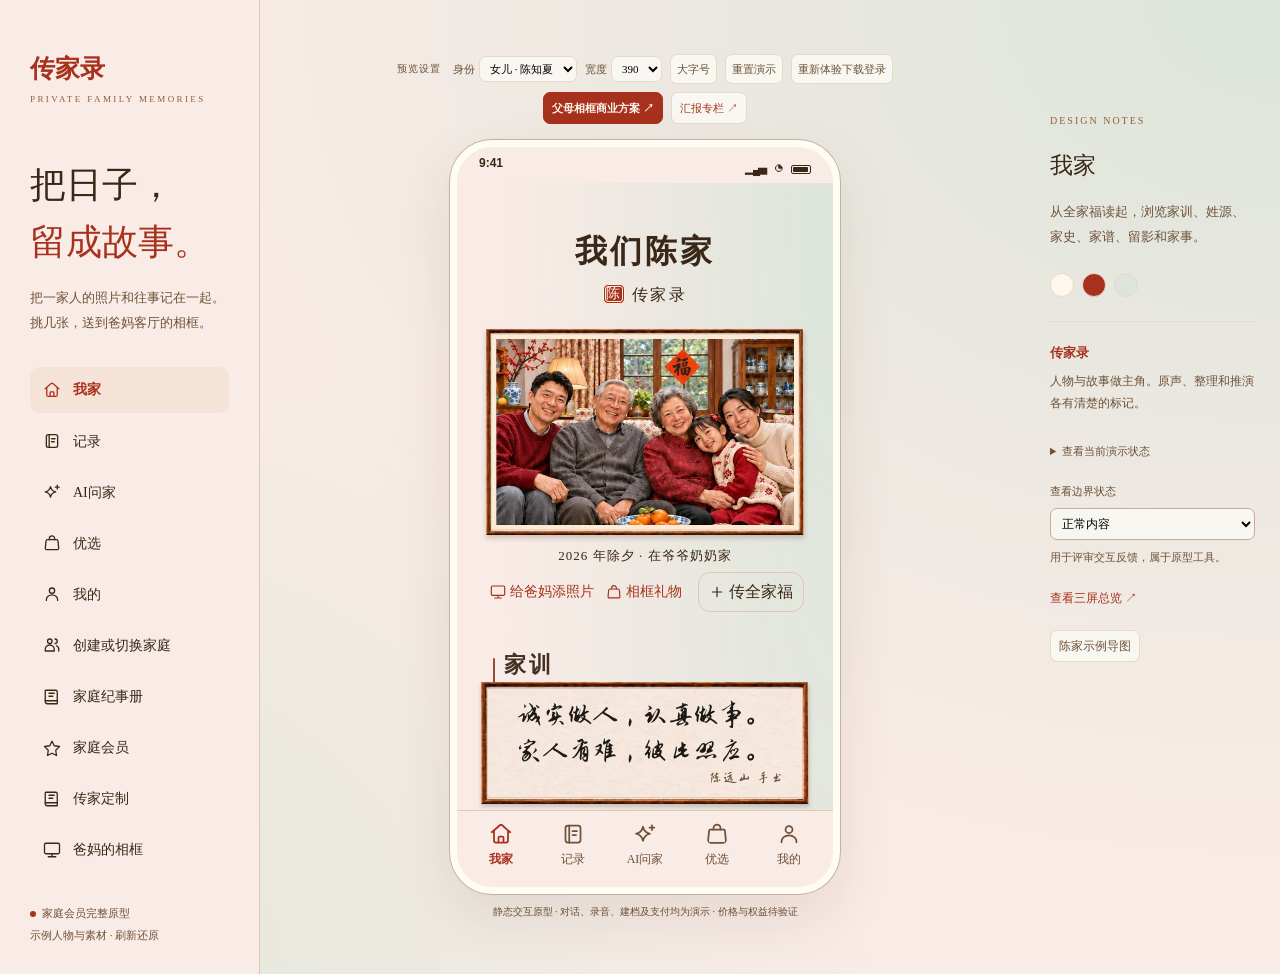
==== commit bf4976d1: "chore(发布): 同步爸妈相框书页样式与提醒 同步传家录源码 5c36343 的公开页面。更新固定相框、新照示例、提醒和独立备礼入口。" ====
--- a/site/index.html
+++ b/site/index.html
@@ -129,6 +129,7 @@
   <script src="family-moment.js" defer></script>
   <script src="family-couples.js" defer></script>
   <script src="house-screen-gift.js" defer></script>
+  <script src="house-screen-reminders.js" defer></script>
   <script src="house-screen-demo.js" defer></script>
   <script src="family-assistant.js" defer></script>
   <script src="family-picks.js" defer></script>
--- a/site/house-screen-demo.css
+++ b/site/house-screen-demo.css
@@ -1,4 +1,4 @@
-/* 相框、照片和管理区复用首页家册的木框、纸面和朱砂主题。 */
+/* 相框、照片和管理区复用首页的纸面与朱砂主题。 */
 .studio.screen-demo-mode {
   grid-template-columns: 228px minmax(0, 1fr);
 }
@@ -11,7 +11,7 @@
   min-height: 100dvh;
   height: auto;
   justify-content: flex-start;
-  padding: 40px 32px;
+  padding: 28px 32px;
   background: var(--family-canvas);
 }
 
@@ -27,8 +27,9 @@
 }
 
 .screen-demo-heading {
-  display: grid;
-  gap: 8px;
+  display: flex;
+  align-items: center;
+  gap: 20px;
   margin-bottom: 24px;
 }
 
@@ -38,12 +39,10 @@
 }
 
 .screen-demo-intro {
-  justify-self: center;
-  max-width: 40em;
-  text-align: center;
-}
-
-:is(.screen-preview-label, .screen-phone-header h2, .screen-family-book h2) {
+  min-width: 0;
+}
+
+:is(.screen-preview-label, .screen-family-book h2) {
   position: relative;
   padding-inline-start: 11px;
   color: #433124;
@@ -53,7 +52,7 @@
   overflow-wrap: anywhere;
 }
 
-:is(.screen-preview-label, .screen-phone-header h2, .screen-family-book h2)::before {
+:is(.screen-preview-label, .screen-family-book h2)::before {
   position: absolute;
   inset-block: .16em;
   inset-inline-start: 0;
@@ -64,18 +63,12 @@
 }
 
 .screen-demo-heading h1 {
-  margin: 0 0 8px;
+  margin: 0;
   color: var(--family-ink);
   font: 600 calc(32px * var(--unit)) / 1.3 var(--family-hand);
-  letter-spacing: .1em;
+  letter-spacing: .04em;
   text-wrap: balance;
   overflow-wrap: anywhere;
-}
-
-.screen-demo-intro p {
-  color: var(--family-muted);
-  font-size: calc(14px * var(--unit));
-  line-height: 1.5;
 }
 
 .screen-preview-label {
@@ -95,8 +88,7 @@
   text-underline-offset: 3px;
 }
 
-.screen-family-book,
-.screen-phone {
+.screen-family-book {
   border: 1px solid var(--family-line);
   border-radius: 16px;
   background: var(--family-texture) center top / 540px auto var(--family-surface);
@@ -104,7 +96,6 @@
   box-shadow: var(--family-shadow);
 }
 
-.screen-family-book {
   display: grid;
   gap: 12px;
   margin-top: 24px;
@@ -123,9 +114,9 @@
 
 .screen-demo-grid {
   display: grid;
-  grid-template-columns: minmax(0, 1fr) minmax(264px, 304px);
+  grid-template-columns: minmax(0, 1fr) minmax(224px, 27%);
   align-items: start;
-  gap: 24px;
+  gap: 20px;
 }
 
 .screen-demo-device-wrap,
@@ -141,22 +132,38 @@
   justify-content: space-between;
   flex-wrap: wrap;
   gap: 0 8px;
-  min-height: 44px;
-  margin-bottom: 8px;
+  min-height: 32px;
+  margin-bottom: 12px;
+}
+
+.screen-device {
+  --screen-book-edge: color-mix(in srgb, var(--family-line) 79%, var(--family-muted));
+}
+
+/* 书册外框由宽度定高，长内容只在中间的纸页区域滚动。 */
+.screen-bezel {
+  display: grid;
+  grid-template: minmax(0, 1fr) / minmax(0, 1fr);
+  inline-size: 100%;
+  min-block-size: 0;
+  aspect-ratio: 16 / 10;
+  border: 1px solid var(--screen-book-edge);
+  border-radius: 10px;
+  background: var(--family-surface);
+  box-shadow:
+    0 2px 0 var(--family-paper),
+    0 3px 0 var(--screen-book-edge),
+    0 5px 0 var(--family-paper),
+    0 6px 0 var(--family-line),
+    0 14px 24px rgb(96 67 36 / 10%);
 }
 
 .screen-glass {
+  display: grid;
+  grid-template-rows: auto minmax(0, 1fr) auto;
+  min-block-size: 0;
   overflow: hidden;
-  border: 1px solid var(--family-line);
-  background: var(--family-surface);
-}
-
-.screen-stand {
-  width: 36%;
-  height: 8px;
-  margin: 0 auto;
-  border-radius: 0 0 8px 8px;
-  background: var(--family-line);
+  border-radius: inherit;
 }
 
 .screen-device-header,
@@ -164,14 +171,14 @@
   justify-content: space-between;
   align-items: center;
   gap: 8px;
-  padding: 8px 16px;
-  background: var(--family-blush);
+  padding: 6px 16px;
   color: var(--family-ink);
 }
 
 .screen-device-header {
   display: grid;
-  grid-template-columns: minmax(0, 1fr) auto auto;
+  grid-template-columns: minmax(0, 1fr) auto auto auto;
+  min-block-size: 38px;
   border-block-end: 1px solid var(--family-line);
 }
 
@@ -185,9 +192,34 @@
   overflow-wrap: anywhere;
 }
 
-.screen-device-header strong .icon {
-  flex-shrink: 0;
+.screen-device .screen-device-header .screen-reminder-entry {
+  min-block-size: 24px;
+  padding: 2px 8px;
+  border-color: var(--family-line);
+  border-radius: 4px;
+  background: transparent;
+  color: var(--family-muted);
+  font-size: calc(12px * var(--unit));
+  line-height: 1.3;
+  white-space: nowrap;
+}
+
+.screen-device .screen-device-header .screen-reminder-entry:is(:has(.screen-count), [aria-pressed="true"], :hover:not(:disabled)) {
+  border-color: var(--family-brand);
+  background: var(--family-blush);
   color: var(--family-brand);
+}
+
+.screen-device-header .screen-reminder-entry .icon {
+  inline-size: 14px;
+  block-size: 14px;
+}
+
+.screen-reminder-entry .screen-count {
+  min-inline-size: 14px;
+  min-block-size: 14px;
+  padding-inline: 2px;
+  font-size: 11px;
 }
 
 .screen-frame-clock {
@@ -197,7 +229,6 @@
   font-variant-numeric: tabular-nums;
 }
 
-.screen-device-header .icon,
 .screen-button .icon {
   width: 18px;
   height: 18px;
@@ -226,13 +257,15 @@
 }
 
 .screen-device-grid {
-  display: grid;
-  grid-template-columns: minmax(0, 1fr);
-  gap: 12px;
-  padding: 16px;
-}
-
-.screen-gallery,
+  min-inline-size: 0;
+  min-block-size: 0;
+  overflow: auto;
+  overscroll-behavior: contain;
+  scrollbar-width: thin;
+  scrollbar-color: var(--family-line) transparent;
+  background: var(--family-paper);
+}
+
 .screen-today,
 .screen-phone-content,
 .screen-phone-content form {
@@ -241,60 +274,94 @@
   gap: 12px;
 }
 
+.screen-gallery {
+  display: grid;
+  grid-template-columns: minmax(0, 1fr);
+  min-block-size: 100%;
+}
+
 .screen-photo {
   display: grid;
-  grid-template-columns: minmax(0, 1fr) auto;
-  align-items: center;
+  grid-template-columns: minmax(0, 1.38fr) minmax(0, 1fr);
+  align-items: center;
+  color: var(--family-ink);
+  background: linear-gradient(to right,
+    color-mix(in srgb, var(--family-line) 28%, var(--family-paper)),
+    var(--family-surface) 8%, var(--family-paper) 56%,
+    color-mix(in srgb, var(--family-line) 30%, var(--family-paper)) 58%,
+    var(--family-surface) 62%);
+}
+
+.screen-photo-paper {
+  min-inline-size: 0;
   margin: 0;
-  border: 1px solid var(--family-line);
-  border-radius: 4px;
-  overflow: hidden;
-  background: var(--family-paper);
-  color: var(--family-ink);
-}
-
-.screen-photo img {
+  padding: 14px 14px 14px 18px;
+}
+
+.screen-photo-paper img {
   display: block;
-  grid-column: 1 / -1;
   width: 100%;
-  aspect-ratio: 16 / 9;
-  max-height: 44vh;
+  aspect-ratio: 1.58;
+  border: 4px solid var(--family-surface);
+  outline: 1px solid var(--family-line);
+  box-shadow: 0 3px 8px rgb(98 73 39 / 12%);
   object-fit: contain;
   background: var(--family-soft);
 }
 
-.screen-photo figcaption {
-  display: grid;
-  gap: 2px;
-  padding: 8px 12px;
-}
-
-.screen-photo figcaption strong {
-  font: 600 calc(20px * var(--unit)) / 1.35 var(--family-hand);
+.screen-photo-inscription {
+  display: grid;
+  align-content: center;
+  gap: 8px;
+  min-inline-size: 0;
+  padding: 16px 20px 16px 16px;
+}
+
+.screen-photo-inscription :is(.screen-gift-intro, .screen-message, .screen-question) {
+  padding: 8px 0;
+  border: 0;
+  border-block-start: 1px solid var(--family-line);
+  border-radius: 0;
+  background: transparent;
+  font-size: calc(14px * var(--unit));
+  line-height: 1.5;
+}
+
+.screen-photo-caption {
+  display: grid;
+  gap: 4px;
+}
+
+.screen-photo-caption h3 {
+  margin: 0;
+  font: 600 calc(24px * var(--unit)) / 1.25 var(--family-hand);
   text-wrap: balance;
   overflow-wrap: anywhere;
 }
 
-.screen-photo figcaption span {
+.screen-photo-year,
+.screen-photo-sender {
   color: var(--family-muted);
   font-size: calc(12px * var(--unit));
   line-height: 16px;
   overflow-wrap: anywhere;
 }
 
+.screen-photo-year { color: var(--family-brand); }
+
 .screen-photo-steps {
   display: flex;
   gap: 4px;
-  padding: 4px 8px 4px 0;
+  justify-content: flex-end;
 }
 
 .screen-photo-steps .screen-button {
   justify-content: center;
   min-width: 44px;
   min-height: 44px;
-  padding: 8px;
-  border-color: var(--family-line);
-  background: var(--surface);
+  padding: 4px;
+  border-color: transparent;
+  background: transparent;
 }
 
 .screen-photo-empty,
@@ -310,7 +377,6 @@
 }
 
 .screen-photo-empty {
-  min-height: 208px;
   justify-items: center;
   text-align: center;
 }
@@ -388,6 +454,48 @@
   margin-top: 8px;
 }
 
+.screen-reminder-list {
+  display: grid;
+  grid-template-columns: repeat(auto-fit, minmax(min(100%, 192px), 1fr));
+  align-items: start;
+  gap: 8px;
+  margin: 0;
+  padding: 0;
+  list-style: none;
+}
+
+.screen-reminder-list .screen-agenda {
+  min-inline-size: 0;
+  border-color: var(--family-line);
+  background: var(--family-surface);
+}
+
+.screen-reminder-list .screen-agenda.is-due {
+  border-color: color-mix(in srgb, var(--family-brand) 55%, var(--family-line));
+  background: var(--family-blush);
+}
+
+.screen-reminder-list .screen-agenda :is(h3, h4) {
+  margin: 4px 0;
+  font: 600 calc(20px * var(--unit)) / 1.4 var(--family-hand);
+  overflow-wrap: anywhere;
+}
+
+.screen-reminder-row-meta {
+  display: flex;
+  flex-wrap: wrap;
+  align-items: baseline;
+  gap: 2px 8px;
+  color: var(--family-muted);
+  font-size: calc(12px * var(--unit));
+  overflow-wrap: anywhere;
+}
+
+.screen-reminder-row-meta time {
+  color: var(--family-brand);
+  font-variant-numeric: tabular-nums;
+}
+
 .screen-contact {
   display: flex;
   flex-wrap: wrap;
@@ -419,6 +527,11 @@
   min-height: 20px;
 }
 
+.screen-sync {
+  margin-top: 8px;
+  color: var(--family-muted);
+}
+
 .screen-device-footer,
 .screen-device-footer > div,
 .screen-volume {
@@ -434,7 +547,10 @@
   line-height: 20px;
 }
 
-.screen-device-footer { border-block-start: 1px solid var(--family-line); }
+.screen-device-footer {
+  padding-inline: 2px;
+  margin-block-start: 8px;
+}
 
 .screen-volume input {
   width: 72px;
@@ -501,23 +617,35 @@
   display: none;
 }
 
+.screen-demo-nav .screen-button.secondary {
+  border-color: transparent;
+  background: transparent;
+}
+
+.screen-device-grid:focus-visible,
+.screen-device .screen-button:focus-visible {
+  outline: 2px solid var(--family-brand);
+  outline-offset: -3px;
+}
+
 .screen-device .screen-button:not(.plain) {
-  min-height: 48px;
-  font-size: 16px;
-  line-height: 24px;
-}
-
-.screen-discovery,
+  min-height: 44px;
+  font-size: calc(14px * var(--unit));
+  line-height: 1.4;
+}
+
 .screen-browse-grid {
   display: grid;
   gap: 8px;
 }
 
 .screen-discovery {
+  display: grid;
   grid-template-columns: repeat(3, minmax(0, 1fr));
-}
-
-.screen-discovery .screen-discovery-button,
+  padding-inline: 8px;
+  border-block-start: 1px solid var(--family-line);
+}
+
 .screen-browse-grid .screen-browse-card {
   min-width: 0;
   min-height: 48px;
@@ -536,19 +664,30 @@
   justify-content: center;
   align-items: center;
   gap: 4px;
-  font-size: calc(16px * var(--unit));
-  font-weight: 600;
-  line-height: 1.5;
+  min-inline-size: 0;
+  padding: 4px 2px;
+  border: 0;
+  border-radius: 0;
+  background: transparent;
+  color: var(--family-ink);
   text-align: center;
 }
 
-.screen-discovery-button > .icon,
-.screen-discovery .screen-discovery-button.is-new,
-.screen-discovery .screen-discovery-button[aria-pressed="true"] {
+.screen-discovery-button > .icon {
+  inline-size: 16px;
+  block-size: 16px;
   color: var(--family-brand);
 }
 
-.screen-discovery .screen-discovery-button:is(.is-new, [aria-pressed="true"], :hover:not(:disabled)),
+.screen-device .screen-discovery .screen-discovery-button[aria-pressed="true"] {
+  color: var(--family-brand);
+  box-shadow: inset 0 -2px var(--family-brand);
+}
+
+.screen-device .screen-discovery .screen-discovery-button:hover:not(:disabled) {
+  background: var(--family-blush);
+}
+
 .screen-browse-grid .screen-browse-card:hover:not(:disabled) {
   border-color: var(--copper);
   background: var(--family-blush);
@@ -557,13 +696,14 @@
 .screen-count {
   display: inline-grid;
   place-items: center;
-  min-inline-size: 20px;
+  min-inline-size: 17px;
+  min-block-size: 17px;
   padding-inline: 4px;
-  border-radius: 4px;
-  background: var(--family-brand);
-  color: var(--family-surface);
-  font-size: calc(12px * var(--unit));
-  line-height: 1.5;
+  border-radius: 999px;
+  background: var(--family-soft);
+  color: var(--family-brand);
+  font-size: 12px;
+  line-height: 1;
   font-variant-numeric: tabular-nums;
 }
 
@@ -571,6 +711,19 @@
   display: grid;
   align-content: start;
   gap: 12px;
+  padding: 16px;
+}
+
+.screen-browse:has(> .screen-photo) {
+  grid-template-rows: auto minmax(0, 1fr);
+  align-content: stretch;
+  gap: 0;
+  padding: 0;
+}
+
+.screen-browse:has(> .screen-photo) .screen-browse-header {
+  padding-inline: 16px;
+  border-block-end: 1px solid var(--family-line);
 }
 
 .screen-browse-header {
@@ -589,7 +742,7 @@
 }
 
 .screen-browse-grid {
-  grid-template-columns: repeat(auto-fill, minmax(min(100%, 176px), 1fr));
+  grid-template-columns: repeat(auto-fill, minmax(min(100%, 136px), 1fr));
 }
 
 .screen-browse-card {
@@ -598,6 +751,11 @@
   align-content: start;
   gap: 4px;
   text-align: start;
+}
+
+.screen-browse-card:has(.screen-browse-avatar) {
+  justify-items: center;
+  text-align: center;
 }
 
 .screen-browse-image {
@@ -653,12 +811,6 @@
   overflow-wrap: anywhere;
 }
 
-.screen-question {
-  background: var(--family-blush);
-  font-size: calc(18px * var(--unit));
-  line-height: 1.56;
-}
-
 .screen-question strong {
   color: var(--family-brand);
 }
@@ -732,7 +884,21 @@
 
 .screen-phone {
   min-width: 0;
-  margin-top: 28px;
+  border: 1px solid var(--family-line);
+  border-radius: 10px;
+  background: var(--family-surface);
+  box-shadow: 0 7px 16px rgb(96 67 36 / 7%);
+}
+
+.screen-phone-wrap {
+  min-width: 0;
+}
+
+.screen-phone-wrap > .screen-preview-label {
+  display: flex;
+  align-items: center;
+  min-height: 32px;
+  margin-block-end: 12px;
 }
 
 .screen-phone-header {
@@ -745,13 +911,12 @@
 }
 
 .screen-phone-header > div {
-  flex: 1 1 128px;
-  min-width: 0;
-}
-
-.screen-phone-header h2 {
-  font-size: calc(22px * var(--unit));
-  line-height: 1.4;
+  flex: 1 1 auto;
+  min-width: 0;
+}
+
+.screen-phone-header h3 {
+  font: 600 calc(18px * var(--unit)) / 1.4 var(--family-hand);
 }
 
 .screen-phone-header > span {
@@ -766,7 +931,7 @@
 .screen-tabs {
   display: grid;
   grid-template-columns: repeat(3, minmax(0, 1fr));
-  gap: 4px;
+  gap: 2px;
   margin: 0 16px;
   border-block-end: 1px solid var(--family-line);
 }
@@ -774,10 +939,11 @@
 .screen-tabs .screen-button {
   position: relative;
   min-width: 0;
-  padding: 8px 4px;
+  padding: 8px 0;
   border-radius: 0;
   color: var(--family-muted);
-  font-size: calc(14px * var(--unit));
+  font-size: calc(13px * var(--unit));
+  text-wrap: balance;
   overflow-wrap: anywhere;
 }
 
@@ -994,11 +1160,13 @@
 }
 
 .screen-reminders li {
-  display: flex;
-  gap: 8px;
+  display: grid;
+  gap: 4px;
+  min-inline-size: 0;
   padding: 8px;
-  border: 1px solid var(--line);
+  border: 1px solid var(--family-line);
   border-radius: 8px;
+  overflow-wrap: anywhere;
 }
 
 .screen-reminders time {
@@ -1008,6 +1176,15 @@
 
 .screen-reminders span {
   display: block;
+}
+
+.screen-phone-content .screen-reminder-form {
+  padding-block-start: 12px;
+  border-block-start: 1px solid var(--family-line);
+}
+
+.screen-reminder-form > strong {
+  font: 600 calc(18px * var(--unit)) / 1.4 var(--family-hand);
 }
 
 .screen-details summary {
@@ -1048,13 +1225,18 @@
     padding: 32px 24px;
   }
 
+  .screen-photo {
+    align-items: start;
+  }
+}
+
+@media (max-width: 960px) {
   .screen-demo-grid {
     grid-template-columns: minmax(0, 1fr);
   }
 
   .screen-phone {
     width: min(100%, 440px);
-    margin-top: 0;
   }
 
   .screen-button.screen-jump {
@@ -1078,42 +1260,167 @@
 }
 
 @media (max-width: 520px) {
+  .screen-demo-mode .stage {
+    padding-inline: 16px;
+  }
+
   .screen-device-header {
+    gap: 6px;
+    min-block-size: 32px;
+    padding: 4px 8px;
+  }
+
+  .screen-device-header strong {
+    display: block;
+    overflow: hidden;
+    font-size: calc(16px * var(--unit));
+    text-overflow: ellipsis;
+    white-space: nowrap;
+  }
+
+  .screen-device .screen-device-header .screen-reminder-entry {
+    gap: 2px;
+    min-block-size: 23px;
+    padding-inline: 4px;
+    font-size: 12px;
+  }
+
+  .screen-reminder-entry .icon {
+    display: none;
+  }
+
+  /* 窄屏保留时刻与状态，日期仍可由辅助工具读取。 */
+  .screen-frame-clock {
+    max-inline-size: 5ch;
+    overflow: hidden;
+    white-space: nowrap;
+  }
+
+  .screen-chip {
+    gap: 4px;
+    font-size: 12px;
+  }
+
+  .screen-chip::before {
+    inline-size: 6px;
+    block-size: 6px;
+  }
+
+  .screen-photo-paper {
+    padding: 6px 8px 8px;
+  }
+
+  .screen-photo-paper img {
+    border-width: 2px;
+  }
+
+  .screen-photo-inscription {
+    gap: 4px;
+    padding: 8px 10px 8px 8px;
+  }
+
+  .screen-photo-caption {
+    gap: 2px;
+  }
+
+  .screen-photo-caption h3,
+  .screen-browse-header h3 {
+    font-size: calc(18px * var(--unit));
+  }
+
+  .screen-discovery {
+    padding-inline: 3px;
+  }
+
+  .screen-device .screen-discovery .screen-discovery-button {
+    gap: 2px;
+    font-size: calc(12px * var(--unit));
+  }
+
+  .screen-discovery-button > .icon {
+    display: none;
+  }
+
+  .screen-discovery .screen-count {
+    min-inline-size: 14px;
+    min-block-size: 14px;
+    padding-inline: 2px;
+    font-size: 11px;
+  }
+
+  .screen-browse {
+    gap: 4px;
+    padding: 8px;
+  }
+
+  .screen-device .screen-reminder-board .screen-browse-back {
+    min-block-size: 36px;
+  }
+
+  .screen-reminder-list .screen-agenda {
+    padding: 8px;
+  }
+
+  .screen-reminder-list .screen-agenda.is-due {
+    display: grid;
     grid-template-columns: minmax(0, 1fr) auto;
-    gap: 2px 8px;
-    padding-inline: 12px;
-  }
-
-  .screen-frame-clock {
-    grid-column: 1 / -1;
-    grid-row: 2;
-  }
-
-  .screen-device-grid {
-    grid-template-columns: minmax(0, 1fr);
-    padding: 12px;
-  }
-
-  .screen-device .screen-discovery .screen-discovery-button {
-    position: relative;
-    flex-flow: column nowrap;
-    gap: 2px;
-    min-height: 56px;
-    padding-inline: 4px;
-    font-size: calc(14px * var(--unit));
-  }
-
-  /* 计数放在右上角，窄屏也能保留完整的按钮文字。 */
-  .screen-discovery .screen-count {
-    position: absolute;
-    inset-block-start: 4px;
-    inset-inline-end: 4px;
+    align-content: start;
+    column-gap: 8px;
+  }
+
+  .screen-reminder-list .screen-agenda.is-due .screen-actions {
+    display: grid;
+    grid-area: 1 / 2 / span 3;
+    gap: 4px;
+    margin: 0;
+  }
+
+  .screen-device .screen-reminder-list .screen-actions .screen-button {
+    min-block-size: 32px;
+    padding: 4px 6px;
+    border-radius: 4px;
+    font-size: calc(12px * var(--unit));
+    white-space: nowrap;
+  }
+
+  .screen-reminder-list .screen-agenda :is(h3, h4) {
+    font-size: calc(18px * var(--unit));
+  }
+
+  .screen-browse:has(> .screen-photo) .screen-browse-header {
+    padding-inline: 8px;
+  }
+
+  .screen-device .screen-browse .screen-browse-back {
+    padding: 4px 6px;
+    font-size: calc(12px * var(--unit));
   }
 
   .screen-browse-grid {
     grid-template-columns: repeat(auto-fill, minmax(min(100%, 128px), 1fr));
   }
 
+  .screen-browse-grid:has([data-screen-action="browse-person"]) {
+    grid-template-columns: repeat(4, minmax(0, 1fr));
+    gap: 4px;
+  }
+
+  .screen-browse-grid .screen-browse-card[data-screen-action="browse-person"] {
+    gap: 1px;
+    padding: 4px 2px;
+  }
+
+  .screen-browse-card[data-screen-action="browse-person"] .screen-browse-avatar {
+    inline-size: 30px;
+    block-size: 30px;
+  }
+
+  .screen-browse-card[data-screen-action="browse-person"] .screen-browse-label,
+  .screen-browse-card[data-screen-action="browse-person"] .screen-browse-meta {
+    font-size: calc(12px * var(--unit));
+    line-height: 1.25;
+  }
+
   .screen-today {
     grid-template-columns: minmax(0, .85fr) minmax(0, 1.15fr);
   }
@@ -1126,9 +1433,3 @@
     font-size: 36px;
   }
 }
-
-@media (max-width: 365px) {
-  .screen-demo-mode .stage {
-    padding-inline: 16px;
-  }
-}
--- a/site/family-journal.css
+++ b/site/family-journal.css
@@ -388,7 +388,8 @@
 
 .home-cover-tools {
   display: flex;
-  justify-content: flex-end;
+  flex-wrap: wrap;
+  column-gap: 4px;
 }
 .home-cover-tools > button { margin-block: 4px; }
 
@@ -424,7 +425,7 @@
 .phone .paper-outline:hover { color: var(--brand); background-color: var(--soft); }
 
 .phone .home-cover-tools > .paper-outline {
-  margin-inline-end: 5px;
+  margin-inline: auto 5px;
   min-height: 40px;
   background-color: transparent;
 }
@@ -432,11 +433,12 @@
 .phone .home-cover-tools > .home-screen-entry {
   min-width: 0;
   min-height: 40px;
-  margin-inline: 5px auto;
   padding-inline: 4px;
   color: var(--brand);
   white-space: nowrap;
 }
+
+.phone .home-cover-tools > .home-screen-entry:first-child { margin-inline-start: 5px; }
 
 .home-screen-entry .icon { flex: none; }
 
@@ -516,7 +518,7 @@
 
 .home-surname-card {
   container-type: inline-size;
-  padding: 8px 4.5% 0;
+  padding: 8px 4.5%;
 }
 
 .home-surname-card,
@@ -572,6 +574,8 @@
   text-align: end;
 }
 .phone .home-surname-card > .paper-link {
+  /* 暂时隐藏首页姓源卡片的详情入口。 */
+  display: none;
   width: 100%;
   min-height: 32px;
   margin-top: 6px;
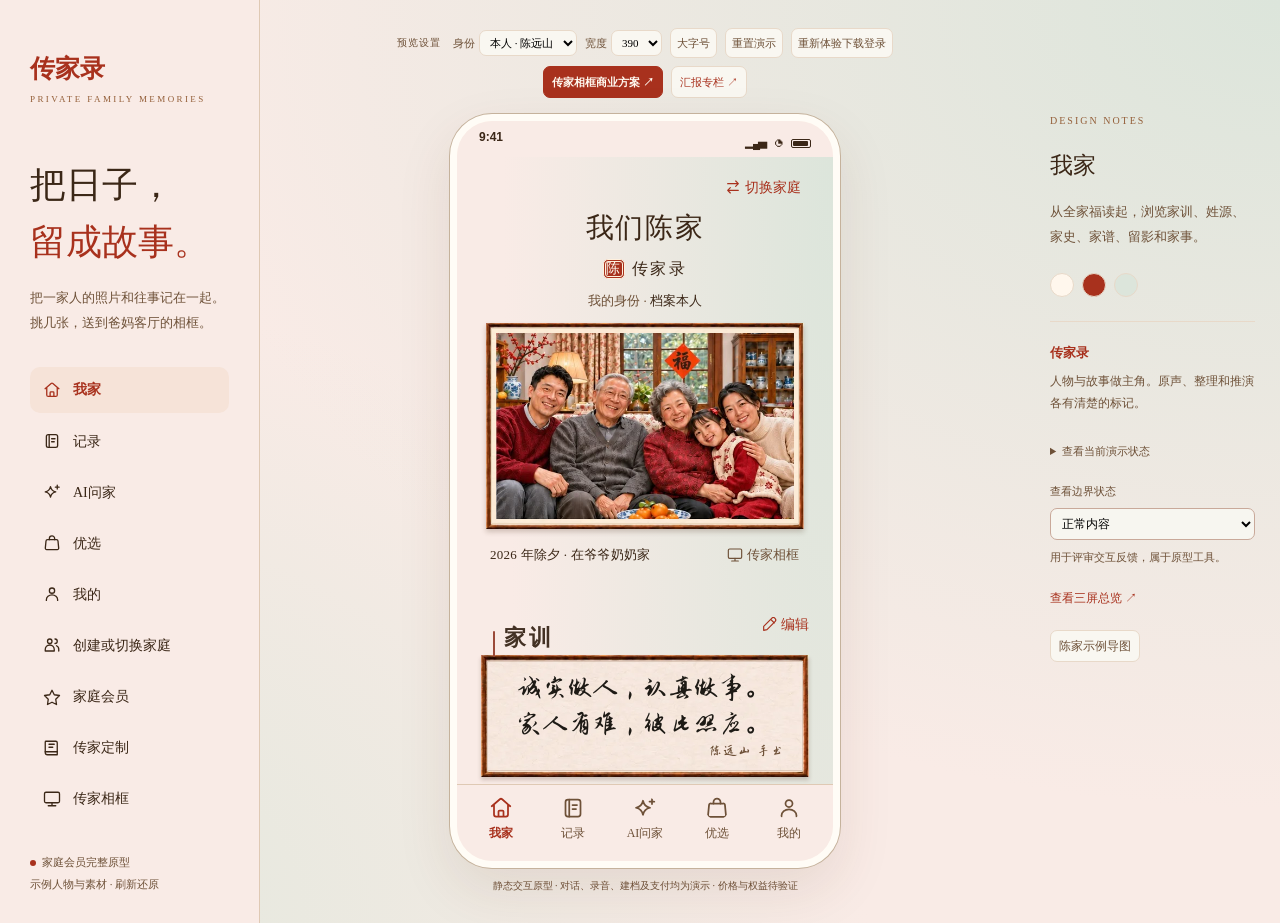
==== commit 554d7d04: "chore(发布): 同步传家录最新公开演示 同步源码 2985898。更新家训、家谱、人物志、相框和竞品对照，移除家庭纪事册与共忆集。 验证：公开包本地资源完整，Edge 验证普通记录、原照回话、会" ====
--- a/site/index.html
+++ b/site/index.html
@@ -29,6 +29,7 @@
   <link rel="stylesheet" href="family-picks.css">
   <link rel="stylesheet" href="family-paper.css">
   <link rel="stylesheet" href="family-journal.css">
+  <link rel="stylesheet" href="house-screen-intro.css">
 </head>
 <body>
   <!-- 静态原型：业务资料只在内存中变化；数字人为无声形象演示，不连接真实 AI 或支付。 -->
@@ -43,16 +44,16 @@
     <main class="stage">
       <div class="review-toolbar" aria-label="原型预览设置">
         <span class="review-label">预览设置</span>
-        <label>身份 <select id="actor-select"><option value="xia">女儿 · 陈知夏</option><option value="father">本人 · 陈远山</option></select></label>
+        <label>身份 <select id="actor-select"><option value="father">本人 · 陈远山</option><option value="xia">女儿 · 陈知夏</option></select></label>
         <label>宽度 <select id="width-select"><option value="390">390</option><option value="360">360</option><option value="430">430</option></select></label>
         <button id="font-toggle" type="button" aria-pressed="false">大字号</button>
         <button id="reset-demo" type="button">重置演示</button>
         <button id="restart-entry" type="button">重新体验下载登录</button>
         <!-- 汇报使用单独的陈家示例，打开新页时保留正在操作的原型。 -->
-        <a class="review-report-link gift-plan-link" href="briefing.html#gift" target="_blank" rel="noopener">父母相框商业方案 ↗</a>
+        <a class="review-report-link gift-plan-link" href="briefing.html#gift" target="_blank" rel="noopener">传家相框商业方案 ↗</a>
         <a class="review-report-link" href="briefing.html" target="_blank" rel="noopener">汇报专栏 ↗</a>
       </div>
-      <section id="house-screen-demo" class="house-screen-demo" aria-label="爸妈的相框演示" hidden></section>
+      <section id="house-screen-demo" class="house-screen-demo" aria-label="传家相框演示" hidden></section>
       <div class="phone" id="phone">
         <div class="statusbar" aria-hidden="true"><b>9:41</b><div><span class="signal">▂▄▆</span><span class="wifi">◔</span><span class="battery"></span></div></div>
         <header id="app-header" class="app-header"></header>
@@ -74,7 +75,7 @@
       <div class="palette"><i style="background:var(--family-paper)"></i><i style="background:var(--family-brand)"></i><i style="background:var(--family-sage)"></i></div>
       <div class="review-rule"><strong>传家录</strong><p>人物与故事做主角。原声、整理和推演各有清楚的标记。</p></div>
       <details><summary>查看当前演示状态</summary><pre id="state-preview"></pre></details>
-      <div class="state-examples"><label for="scenario-select">查看边界状态</label><select id="scenario-select"><option value="normal">正常内容</option><option value="home-empty">首页待完善</option><option value="private">未获授权的故事</option><option value="empty">空收藏</option><option value="quota">共享答复额度用尽</option><option value="failure">下一次整理失败</option></select><p>用于评审交互反馈，属于原型工具。</p></div>
+      <div class="state-examples"><label for="scenario-select">查看边界状态</label><select id="scenario-select"><option value="normal">正常内容</option><option value="home-empty">首页待完善</option><option value="private">未获授权的故事</option><option value="quota">共享答复额度用尽</option><option value="failure">下一次整理失败</option></select><p>用于评审交互反馈，属于原型工具。</p></div>
       <a class="overview-link" href="overview.html">查看三屏总览 ↗</a>
       <button id="open-demo-mindmap" class="review-report-link overview-link" type="button">陈家示例导图</button>
     </aside>
@@ -93,6 +94,7 @@
   <script src="family-context.js" defer></script>
   <script src="family-home.js" defer></script>
   <script src="family-home-views.js" defer></script>
+  <script src="family-history-writing.js" defer></script>
   <script src="family-home-editor.js" defer></script>
   <script src="billing.js" defer></script>
   <script src="billing-views.js" defer></script>
@@ -106,7 +108,6 @@
   <script src="questions.js" defer></script>
   <script src="material-library.js" defer></script>
   <script src="answer-feedback.js" defer></script>
-  <script src="relationship-chapters.js" defer></script>
   <script src="keepsake-books.js" defer></script>
   <script src="keepsake-book-views.js" defer></script>
   <script src="memory-space.js" defer></script>
@@ -131,6 +132,9 @@
   <script src="house-screen-gift.js" defer></script>
   <script src="house-screen-reminders.js" defer></script>
   <script src="house-screen-demo.js" defer></script>
+  <script src="house-screen-intro.js" defer></script>
+  <script src="history-book-samples.js" defer></script>
+  <script src="history-service-intro.js" defer></script>
   <script src="family-assistant.js" defer></script>
   <script src="family-picks.js" defer></script>
   <script src="family-journal.js" defer></script>
--- a/site/screens.css
+++ b/site/screens.css
@@ -7,19 +7,6 @@
 .film-caption{display:flex;justify-content:space-between;gap:10px;align-items:center;margin-top:12px}
 .film-caption h2{font-size:calc(19px * var(--unit));font-weight:600;margin-bottom:4px}
 .film-caption .caption{font-size:calc(13px * var(--unit))}
-.memory-entry{display:flex;width:100%;align-items:center;gap:13px;background:none;padding:0;text-align:left}
-.memory-entry>img{width:112px;height:100px;object-fit:cover;border-radius:12px;flex-shrink:0}
-.memory-entry>span{flex:1;min-width:0}
-.memory-entry strong{font-size:calc(16px * var(--unit));display:block;font-weight:600}
-.memory-entry small{font-size:calc(13px * var(--unit));display:block;color:var(--copper);margin-top:3px}
-.memory-entry em{font-size:calc(13px * var(--unit));display:block;color:var(--secondary);font-style:normal;line-height:1.7;margin-top:6px}
-.memory-entry>.icon{width:15px;color:var(--subtle)}
-.record-prompt{margin-top:25px;padding-top:18px;border-top:1px solid var(--line)}
-.record-prompt>div{display:flex;align-items:center;gap:10px}
-.record-prompt>div>.icon{width:22px;color:var(--copper)}
-.record-prompt p{font-size:calc(15px * var(--unit))}
-.record-prompt p small{display:block;font-size:calc(13px * var(--unit));color:var(--subtle);margin-top:3px}
-.record-prompt>.text-link{font-size:calc(14px * var(--unit));margin-top:8px}
 .person-heading{display:flex;align-items:center;gap:14px;padding:7px 0 12px}
 .person-heading .page-title{font-size:calc(24px * var(--unit));margin:0}
 .person-heading .caption{font-size:calc(13px * var(--unit))}
@@ -50,8 +37,6 @@
 .message{font-size:calc(17px * var(--unit))}
 .phone .message .text-link{min-height:44px}
 /* 大字号下改用内容流，避免空间故事面板和热点互相覆盖。 */
-.large-type .memory-entry{align-items:flex-start}
-.large-type .memory-entry>img{width:75px;height:90px}
 .large-type .film-caption{flex-wrap:wrap}
 .large-type .story-tools{flex-wrap:wrap}
 .large-type .person-heading{align-items:flex-start}
--- a/site/details.css
+++ b/site/details.css
@@ -1,28 +1,8 @@
 /* 家庭、记录和会员的辅助页面，沿用全局字号缩放。 */
-.family-summary{display:flex;align-items:center;gap:12px;margin-top:20px;font-size:calc(13px * var(--unit));color:var(--secondary)}
-.avatar-stack{display:flex;padding-left:5px}
-.avatar-stack .avatar{border:2px solid var(--canvas);margin-left:-5px;width:33px;height:33px}
-.member-list{border-top:1px solid var(--line)}
-.member-row{display:flex;align-items:center;gap:10px;width:100%;padding:16px 0;text-align:left;background:none;border-bottom:1px solid #E8D9C9}
-.member-row strong{display:block;font-size:calc(16px * var(--unit));font-weight:500}
-.member-row strong small{font-size:calc(13px * var(--unit));color:var(--secondary);margin-left:6px;white-space:normal}
-.member-row em{display:block;font-size:calc(13px * var(--unit));font-style:normal;color:var(--subtle);margin-top:4px}
-.member-row>.icon{width:13px;color:var(--subtle)}
-.member-row .badge{font-size:calc(13px * var(--unit));padding:3px 5px}
-.family-actions{margin-top:20px;text-align:center}
-.family-actions .caption{margin-top:10px}
-.family-tree{background:#F7F1E5;padding:20px 10px;border-radius:16px;overflow:auto;min-width:0}
 /* 问题卡的长标题和回复在窄屏、大字号下允许换行，不把状态标记挤出卡片。 */
 .question-card{min-width:0;overflow-wrap:anywhere}
 .question-card>.row{flex-wrap:wrap;gap:8px;align-items:flex-start}
 .question-card .story-paragraph{white-space:pre-wrap}
-.tree-person{background:var(--surface);border:1px solid #E8D9C9;border-radius:13px;padding:12px 10px;min-width:95px;display:flex;flex-direction:column;align-items:center;gap:4px;flex-shrink:0}
-.tree-person strong{font-size:calc(14px * var(--unit));font-weight:500}
-.tree-person small{font-size:calc(13px * var(--unit));color:var(--secondary)}
-.couple-line{height:1px;width:30px;background:#C9A99A}
-.invitation-row{display:flex;align-items:center;flex-wrap:wrap;gap:12px;border-bottom:1px solid var(--line);padding:12px 0}
-.invitation-row .grow{flex:1 1 100%;min-width:0;overflow-wrap:anywhere}
-.invitation-row strong{font-size:calc(16px * var(--unit));font-weight:500}
 .invite-hero{text-align:center;padding:13px 0}
 .invite-hero .avatar{width:75px;height:75px;margin-bottom:12px}
 .invite-hero .page-title{font-size:calc(27px * var(--unit));margin-top:8px}
@@ -45,11 +25,6 @@
 .review-story h2{font-size:calc(22px * var(--unit));margin-bottom:15px}
 .review-story>p{font-size:calc(17px * var(--unit));line-height:1.9;white-space:pre-wrap}
 .review-story{padding:20px}
-.profile-heading{display:flex;align-items:center;gap:13px;padding:10px 0 20px}
-.profile-heading>div{flex:1;min-width:0}
-.profile-heading h1{font:600 calc(26px * var(--unit))/1.6 SimSun,serif}
-.profile-heading .caption{font-size:calc(13px * var(--unit))}
-.profile-heading .avatar{width:60px;height:60px}
 /* 个人中心用紧凑的整块服务入口，长状态与大字号自然换行，不再占用整张促销卡片。 */
 .profile-service-summary{display:flex;align-items:center;gap:12px;width:100%;padding:14px 16px;border-radius:14px;background:var(--soft);color:var(--brand);text-align:left}
 .profile-service-summary>span{flex:1;min-width:0;overflow-wrap:anywhere}
@@ -88,7 +63,6 @@
 .plan-card li .icon{width:16px;height:16px;flex-shrink:0;margin-top:3px;color:var(--brand)}
 .plan-card .btn{font-size:calc(15px * var(--unit))}
 .plan-card .badge{font-size:calc(13px * var(--unit))}
-.saved-entry{padding-bottom:20px;border-bottom:1px solid var(--line);margin-bottom:20px}
 .checkout-price{display:flex;justify-content:space-between;gap:12px;padding:10px 0;font-size:15px;border-bottom:1px solid var(--line)}
 .checkout-price.total{font-weight:700;font-size:20px;color:var(--brand);border:0;margin-bottom:10px}
 .audio-demo{background:var(--soft);padding:16px;border-radius:12px;margin-bottom:15px}
@@ -106,21 +80,14 @@
 .family-selector{display:grid;gap:10px}
 .family-selector button{background:var(--soft);border-radius:12px;padding:15px;text-align:left;display:flex;align-items:center;gap:10px;font-size:16px}
 .family-selector small{display:block;color:var(--secondary);font-size:12px}
-.large-type .member-row{flex-wrap:wrap}
-.large-type .member-row>.badge{margin-left:50px}
-.large-type .family-summary{flex-wrap:wrap}
-.large-type .profile-heading{flex-wrap:wrap}
 .large-type .plan-price strong{font-size:44px}
 .large-type .record-form-buttons{grid-template-columns:minmax(0,1fr)}
 .large-type .record-controls .btn{width:100%}
-.large-type .profile-heading>.icon-button{margin-left:auto}
-.large-type .tree-person{min-width:130px}
 .large-type .quota-grid{grid-template-columns:1fr;gap:15px}
 .large-type .quota-grid>div{padding:0}
 .large-type .quota-grid>div:first-child{padding:0;border-right:0}
 @keyframes recordPulse{to{box-shadow:0 0 0 14px #E8D9C955}}
 .state-examples{display:grid;gap:8px;margin-top:22px;font-size:11px}
-.tree-controls{display:flex;justify-content:space-between;align-items:center;margin-top:10px}
 .state-examples select{padding:7px;border:1px solid #C9A99A;background:#F7F6F0;border-radius:7px;font-size:12px;min-width:0}
 .state-examples p{font-size:11px;color:var(--subtle)}
 .large-text .modal p,.large-text .modal .form-field>label,.large-text .modal .check-row{font-size:calc(15px * var(--unit))}
--- a/site/family-tree.css
+++ b/site/family-tree.css
@@ -1,15 +1,3 @@
-/* 关系图明确区分直接关系与父母尚未记录的隔代、旁系关系。 */
-.family-tree-canvas{min-width:290px;max-width:520px;margin:auto}
-.lineage-caption{font-size:calc(12px * var(--unit));line-height:1.6;color:var(--secondary);text-align:center;margin:0 0 14px}
-.lineage-focus,.lineage-branch{position:relative;border:1px solid #E8D9C9;border-radius:14px;background:#F7F1E5;padding:12px 10px;margin-top:18px}
-.lineage-focus{background:#E8D9C9;border-color:#C9A99A}
-.lineage-focus h3,.lineage-branch h3{font-size:calc(13px * var(--unit));font-weight:600;color:var(--brand);text-align:center;margin:0 0 10px}
-.lineage-members{display:flex;justify-content:center;align-items:center;gap:10px;flex-wrap:wrap}
-.lineage-members .couple-line{width:18px;flex-shrink:0}
-.lineage-branch>p{font-size:calc(12px * var(--unit));line-height:1.7;color:var(--secondary);margin:10px 0 0}
-.lineage-indirect{border-style:dashed;background:#FCFBF6}
-.lineage-branch:not(:first-of-type):before,.lineage-focus:before{content:"";position:absolute;top:-19px;left:50%;width:1px;height:18px;background:#C9A99A}
-.lineage-indirect:before{display:none}
 .share-viewers{border:1px solid var(--line,#E8D9C9);border-radius:12px;padding:10px 12px;margin:12px 0 18px;min-width:0}
 .share-viewers legend{font-size:calc(13px * var(--unit));color:var(--secondary);padding:0 4px}
 .share-viewers .check-row{border-bottom:1px solid #F7F1E5;padding:9px 0}
--- a/site/family-home.css
+++ b/site/family-home.css
@@ -14,66 +14,15 @@
 .heritage-caption{font-size:calc(12px * var(--unit));line-height:1.5;color:var(--home-muted,#796E62);overflow-wrap:anywhere}
 .heritage-empty{margin:12px 0;font-size:calc(14px * var(--unit));line-height:1.5;color:var(--home-muted,#796E62)}
 /* 首页和我的家庭共用编辑表单，发布前可核对。 */
-.heritage-manage .menu-row span{min-width:0;flex:1}
-.heritage-manage .menu-row strong{display:block;font-size:calc(16px * var(--unit));font-weight:600}
-.heritage-manage .menu-row small{display:block;font-size:calc(12px * var(--unit));line-height:1.5;color:var(--secondary);margin-top:4px}
 .heritage-editor{display:grid;gap:12px;margin-top:16px;font-size:calc(16px * var(--unit))}
-.heritage-editor :is(input:not([type=checkbox]),textarea,select){display:block;width:100%;min-width:0;padding:12px;border:1px solid #C8AE8F;border-radius:8px;background:#FFFCF5;color:#342B25;font:inherit}
+.heritage-editor :is(input:not([type=checkbox],.sr-only),textarea,select){display:block;width:100%;min-width:0;padding:12px;border:1px solid #C8AE8F;border-radius:8px;background:#FFFCF5;color:#342B25;font:inherit}
 .heritage-editor textarea{resize:vertical;min-height:160px}
-.heritage-edit-page .heritage-editor{grid-template-columns:minmax(0,1fr)}
-.heritage-edit-page .heritage-editor label{font-weight:600;line-height:1.5}
-.heritage-edit-page .heritage-editor :is(select,input){min-height:48px}
-.heritage-edit-page .heritage-editor textarea{min-height:192px;line-height:1.5}
-.heritage-edit-page .heritage-editor :is(input,select,textarea):focus-visible{outline:2px solid var(--brand);outline-offset:2px}
-.heritage-edit-page .heritage-form-error:empty{display:none}
 .heritage-editor-actions{display:flex;flex-wrap:wrap;gap:12px;margin-top:16px}
 .heritage-editor-actions>*{flex:1;min-width:0;padding:8px 12px;font-size:calc(16px * var(--unit));font-weight:600}
-.heritage-trace-fields{
-  display:grid;
-  gap:8px;
-  min-width:0;
-  margin:0;
-  padding:12px;
-  border:1px solid var(--line);
-  border-radius:8px;
-}
-.heritage-trace-fields legend{padding:0 4px;font-weight:600;color:var(--brand)}
 .heritage-reader-text {
   white-space: pre-line;
 }
 
-.heritage-origin-clues {
-  display: grid;
-  gap: 8px;
-  margin: 8px 0 0;
-}
-
-.heritage-origin-clues dt,
-.heritage-origin-source {
-  color: var(--secondary);
-  font-size: calc(14px * var(--unit));
-  line-height: 1.5;
-}
-
-.heritage-origin-clues dd {
-  margin: 0;
-  overflow-wrap: anywhere;
-}
-
-.heritage-reader-text + .heritage-origin-source {
-  margin-top: 12px;
-}
-.heritage-origin-trace{display:grid;gap:12px;margin:0;font-size:calc(14px * var(--unit));line-height:1.4286}
-.heritage-origin-trace > div{display:grid;grid-template-columns:minmax(0,1fr) minmax(0,1.4fr);gap:8px}
-.heritage-origin-trace dt{color:var(--subtle)}
-.heritage-origin-trace dd{margin:0;overflow-wrap:anywhere}
-.heritage-origin-trace .heritage-origin-trace-source{
-  grid-template-columns:minmax(0,1fr);
-  gap:4px;
-  padding:8px;
-  border-radius:4px;
-  background:var(--muted);
-}
 .heritage-review-copy{padding:16px;background:#F7F3E9;border:1px solid #DED1BF;border-radius:8px;white-space:pre-line;overflow-wrap:anywhere;font-size:calc(16px * var(--unit));margin-bottom:16px}
 .heritage-form-error{color:#A13E3E;font-size:calc(14px * var(--unit))}
 .heritage-suggestion{margin-top:16px;padding:16px;border:1px solid #DED1BF;border-radius:8px;white-space:pre-line}
@@ -216,23 +165,6 @@
 
 .memory-home-actions [data-memory="open"] {
   font-weight: 600;
-}
-
-.family-add-options {
-  display: grid;
-  gap: 12px;
-}
-
-.phone .family-add-options .menu-row {
-  padding: 12px;
-  border: 1px solid var(--line);
-  border-radius: 8px;
-}
-
-.family-add-options .menu-row small {
-  display: block;
-  color: var(--secondary);
-  font-size: calc(14px * var(--unit));
 }
 
 .story-quick-share {
@@ -269,10 +201,42 @@
 .heritage-pedigree-node:focus-visible{outline:2px solid #A0392D;outline-offset:2px}
 
 .heritage-pedigree-viewport{padding:16px 0;background:#FAF4E9 url('assets/zhumen/pedigree-frame.svg') center/100% 100% no-repeat;border:1px solid #D2B99C}
+.heritage-pedigree-viewport.is-single { background-image: none; }
 .heritage-pedigree-node{border:3px double #B18A61;border-radius:0;background:#FFF9EC;padding:6px}
 .heritage-pedigree-node>.avatar{border-radius:0;outline:1px solid #C9AE8D;outline-offset:2px}
 .heritage-pedigree-node.is-focus{background:#FFF1DA;border-color:#A53425}
 .heritage-pedigree-node:active{transform:scale(.98)}
+
+.heritage-pedigree-self {
+  color: var(--family-muted);
+  font-size: calc(12px * var(--unit));
+  font-weight: 400;
+  white-space: nowrap;
+}
+
+.heritage-pedigree-canvas:not(.heritage-pedigree-readable) .heritage-pedigree-node.is-self {
+  flex-direction: column;
+  justify-content: center;
+  gap: 2px;
+  padding: 3px 4px;
+  text-align: center;
+}
+
+.heritage-pedigree-canvas:not(.heritage-pedigree-readable) .heritage-pedigree-node.is-self > .avatar {
+  width: 26px;
+  height: 26px;
+  outline-offset: 1px;
+}
+
+.heritage-pedigree-canvas:not(.heritage-pedigree-readable) .is-self strong {
+  display: flex;
+  align-items: baseline;
+}
+
+.heritage-pedigree-canvas:not(.heritage-pedigree-readable) .heritage-pedigree-name {
+  overflow: hidden;
+  text-overflow: ellipsis;
+}
 
 /* 大字号头像与姓名上下排列，各代共用列中线，连线直接接到卡片。 */
 .heritage-pedigree-readable{--pedigree-cell-padding:8px;width:100%;min-width:calc(112px * var(--pedigree-columns));max-width:calc(152px * var(--pedigree-columns));height:auto;white-space:normal}
@@ -375,24 +339,6 @@
   text-align: end;
 }
 
-[data-home-cover-preview] .home-motto-art,
-.modal .home-motto-art {
-  border: 1px solid var(--line);
-  border-radius: 6px;
-}
-
-.heritage-cover-tools {
-  display: flex;
-  flex-wrap: wrap;
-  align-items: center;
-  justify-content: space-between;
-  gap: 4px 12px;
-}
-
-.home-motto-art + .heritage-review-copy {
-  margin-top: 8px;
-}
-
 .home-family-panel {
   border: 1px solid #D2B99C;
 }
@@ -418,7 +364,40 @@
 }
 
 .home-family-panel.is-editing {
-  border-color: #ba8f78;
+  border-color: var(--family-line);
+  border-radius: 12px;
+  background: var(--family-surface);
+}
+
+.home-family-panel.is-editing .home-family-panel-tools {
+  margin-inline: 8px;
+  padding: 6px 4px;
+  border-block-end: 1px solid var(--family-line);
+}
+
+.home-family-panel.is-editing .heritage-pedigree-viewport {
+  padding-block: 10px 4px;
+  background: transparent;
+}
+
+.home-family-panel.is-editing .heritage-pedigree-node {
+  border: 1px solid var(--family-line);
+  border-radius: 6px;
+  background: var(--family-paper);
+}
+
+.home-family-panel.is-editing .heritage-pedigree-node > .avatar {
+  border-radius: 4px;
+  outline: none;
+}
+
+.home-family-panel.is-editing .heritage-pedigree-node.is-focus {
+  border-color: #b88872;
+  background: var(--family-soft);
+}
+
+.home-family-panel.is-editing .heritage-pedigree-node.is-focus strong {
+  color: var(--family-ink);
 }
 
 .phone .home-family-panel-tools .home-family-edit-toggle:not(.is-done) {
@@ -426,81 +405,64 @@
 }
 
 .phone .home-family-panel-tools .home-family-edit-toggle.is-done {
-  border-color: var(--brand);
-  background: var(--brand);
-  color: var(--surface);
-}
-
-.home-family-edit-title {
-  display: inline-flex;
-  align-items: center;
-  gap: 4px;
-  margin-inline-end: auto;
-  color: var(--brand);
-  font-size: calc(14px * var(--unit));
-  font-weight: 600;
+  border-color: var(--family-line);
+  background: var(--family-paper);
+  color: var(--family-brand);
+}
+
+.home-family-panel.is-editing .home-kinship-other {
+  margin: 0 12px 12px;
+}
+
+.home-family-edit-hint {
+  margin: 0 auto 0 0;
+  color: var(--family-muted);
+  font-size: calc(13px * var(--unit));
 }
 
 .phone .heritage-pedigree-add {
-  display: inline-flex;
-  flex-direction: column;
-  align-items: center;
-  justify-content: center;
-  gap: 2px;
-  width: var(--pedigree-add-width, 44px);
+  display: inline-grid;
+  place-items: center;
+  width: var(--pedigree-slot-width, 44px);
   min-height: 44px;
-  padding: 4px 2px;
-  border: 1px dashed #c7a98e;
-  border-radius: 6px;
-  background: #fffbf3cc;
-  color: var(--brand);
-  font-size: calc(12px * var(--unit));
-  line-height: 1.4;
-  white-space: nowrap;
-}
-
-:is(.home-family-edit-title, .heritage-pedigree-add) > .icon {
-  width: 16px;
-  height: 16px;
-}
+  min-width: 44px;
+  border: 1px dashed #b69b84;
+  border-radius: 8px;
+  background: #f8efe4;
+  color: #8b533f;
+}
+
+.phone .heritage-pedigree-add:hover { background: var(--family-soft); }
+.heritage-pedigree-add > .icon { width: 16px; height: 16px; }
 
 .heritage-pedigree-canvas:not(.heritage-pedigree-readable) > .heritage-pedigree-add {
   position: absolute;
-  height: 64px;
   translate: -50% 0;
 }
 
 .heritage-pedigree-canvas path.is-add-link {
-  stroke: #b76e53;
-  stroke-width: 1.4;
+  stroke: #ad8870;
+  stroke-width: 1.2;
   stroke-dasharray: 3 3;
 }
 
 .heritage-pedigree-readable.is-editing {
-  width: calc(100% - var(--pedigree-add-gutter));
-  margin-inline-start: var(--pedigree-add-gutter);
-}
-
-.heritage-pedigree-readable .heritage-pedigree-add {
-  justify-self: center;
-}
-
-.heritage-pedigree-readable [data-pedigree-branch="parents"] > .heritage-pedigree-add {
-  align-self: end;
-}
-
-.heritage-pedigree-readable [data-pedigree-branch="children"] > .heritage-pedigree-add {
-  align-self: start;
-}
-
-.heritage-pedigree-readable .heritage-pedigree-focus-row {
-  position: relative;
-}
+  --pedigree-cell-padding: 3px;
+  width: calc(100% - var(--pedigree-slot-gutter));
+  min-width: calc(78px * var(--pedigree-columns));
+  margin-inline-start: var(--pedigree-slot-gutter);
+}
+
+.heritage-pedigree-readable.is-editing .heritage-pedigree-node { min-height: 96px; padding: 6px 1px; }
+.heritage-pedigree-readable .heritage-pedigree-add { justify-self: center; }
+.heritage-pedigree-readable [data-pedigree-branch="parents"] > .heritage-pedigree-add { align-self: end; }
+.heritage-pedigree-readable [data-pedigree-branch="children"] > .heritage-pedigree-add { align-self: start; }
+.heritage-pedigree-readable .heritage-pedigree-focus-row { position: relative; }
 
 .heritage-pedigree-focus-row > .heritage-pedigree-add {
   position: absolute;
   inset-block-start: 50%;
-  inset-inline-start: calc(4px - var(--pedigree-add-gutter));
+  inset-inline-start: calc(4px - var(--pedigree-slot-gutter));
   translate: 0 -50%;
 }
 
@@ -508,33 +470,92 @@
   position: absolute;
   inset-block-start: 50%;
   inset-inline-start: 100%;
-  width: calc(var(--pedigree-add-gutter) - var(--pedigree-add-width) + 4px);
-  border-top: 1px dashed #b76e53;
+  width: calc(var(--pedigree-slot-gutter) - var(--pedigree-slot-width) + 4px);
+  border-block-start: 1px dashed #ad8870;
+  pointer-events: none;
   content: "";
-  pointer-events: none;
-}
-
-.home-family-panel.is-editing .home-kinship-other {
-  margin: 0 8px 12px;
-}
-
-.phone .home-kinship-other .heritage-pedigree-add {
-  flex-direction: row;
-  gap: 4px;
-  width: 100%;
-  min-height: 56px;
+}
+
+#tree-relation-picker {
+  display: grid;
+  gap: 12px;
+}
+
+.tree-relation-group {
+  min-width: 0;
+  margin: 0;
+  padding: 0;
+  border: 0;
+}
+
+#tree-relation-picker legend {
+  margin-block-end: 8px;
+  padding: 0;
+  color: var(--family-muted);
+  font: 600 calc(14px * var(--unit)) / 1.4 var(--family-hand);
+}
+
+.tree-relation-choices {
+  display: grid;
+  grid-template-columns: repeat(2, minmax(0, 1fr));
+  gap: 8px;
+}
+
+.phone #tree-relation-picker .paper-outline {
+  min-width: 0;
+  padding-inline: 6px;
+  border-radius: 8px;
+  background: var(--family-surface);
   font-size: calc(14px * var(--unit));
 }
 
+.phone #tree-relation-picker .paper-outline:hover {
+  background: var(--family-soft);
+  color: var(--family-brand);
+}
+
+.modal #tree-member-form[data-tree-relation] { margin-block-start: 0; }
+.modal #tree-member-form[data-tree-relation] [role="alert"]:empty { display: none; }
+
+.tree-selected-relation {
+  display: flex;
+  flex-wrap: wrap;
+  justify-content: space-between;
+  gap: 4px 8px;
+  padding-block: 8px;
+  border-block-end: 1px solid var(--family-line);
+  color: var(--family-muted);
+  font-size: calc(14px * var(--unit));
+}
+
+.tree-selected-relation strong { color: var(--family-ink); }
+
+.modal #tree-member-form[data-tree-relation] .form-field { margin: 0; }
+
+.modal #tree-member-form[data-tree-relation] .family-sheet-footer {
+  display: grid;
+  grid-template-columns: repeat(2, minmax(0, 1fr));
+}
+
+.modal #tree-member-form[data-tree-relation] .btn {
+  border: 1px solid var(--family-line);
+  background: var(--family-soft);
+  color: var(--family-brand);
+}
+
+.modal #tree-member-form[data-tree-relation] .btn.secondary {
+  background: var(--family-surface);
+  color: var(--family-muted);
+}
+
 @media (hover: hover) {
-  .phone .home-family-panel-tools .heritage-text-button:not(.is-done):hover,
-  .phone .heritage-pedigree-add:hover {
+  .phone .home-family-panel-tools .heritage-text-button:not(.is-done):hover {
     background: #f5e5d6;
   }
 
   .phone .home-family-panel-tools .home-family-edit-toggle.is-done:hover {
-    border-color: var(--pressed);
-    background: var(--pressed);
+    border-color: var(--family-brand);
+    background: var(--family-soft);
   }
 }
 
@@ -578,7 +599,7 @@
 
 .home-kinship-other h3 {
   margin-bottom: 8px;
-  color: var(--home-muted);
+  color: var(--family-muted);
   font-size: calc(14px * var(--unit));
 }
 
--- a/site/zhumen-theme.css
+++ b/site/zhumen-theme.css
@@ -57,8 +57,8 @@
 /* 入口页的独立构图由 entry-flow.css 维护，保留市场与勾选协议的交互。 */
 .entry-mode{background:var(--canvas)}
 /* 列表、档案和制作流程共用细框纸卡，圆形人像与录音控制保留自身形状。 */
-.archive-shortcut,.archive-media-card,.plan-card,.recording-card,.tree-person,.lineage-focus,.lineage-branch,.family-tree,.keepsake-entry,.profile-service-summary,.feature-choices{border-radius:8px}
-.archive-shortcut,.archive-media-card,.tree-person,.plan-card{background:var(--surface);border-color:var(--line)}
+.archive-shortcut,.archive-media-card,.plan-card,.recording-card,.keepsake-entry,.profile-service-summary,.feature-choices{border-radius:8px}
+.archive-shortcut,.archive-media-card,.plan-card{background:var(--surface);border-color:var(--line)}
 .archive-shortcut.active,.plan-card.featured{background:var(--soft);border-color:var(--brand)}
 .profile-service-summary{border:1px solid #D5B6A0;background:#F2E1D2}
 .profile-main-menu{background:var(--surface);border:1px solid var(--line);border-radius:8px;padding:0 14px}
@@ -83,7 +83,7 @@
 .phone .page-title{font-size:calc(30px * var(--unit));line-height:1.2}
 /* 人物切换说明位于浅色纸卡，采用正文辅助色以保持可读性。 */
 .phone .family-focus small{font-size:calc(14px * var(--unit));line-height:1.5;color:var(--secondary)}
-.phone :is(.page-subtitle,.caption,.small,.muted,.member-row em,.archive-card-copy small,.archive-card-copy em,.profile-service-summary small,.profile-service-summary em,.heritage-caption){font-size:calc(14px * var(--unit));line-height:1.5;color:var(--secondary)}
+.phone :is(.page-subtitle,.caption,.small,.muted,.archive-card-copy small,.archive-card-copy em,.profile-service-summary small,.profile-service-summary em,.heritage-caption){font-size:calc(14px * var(--unit));line-height:1.5;color:var(--secondary)}
 .phone :is(.story-paragraph,.message,.source-transcript,.heritage-reader){font-size:calc(18px * var(--unit));line-height:1.5556}
 .phone :is(.menu-row,.btn,.heritage-text-button,.suggestion,.video-type-filters button,.archive-shortcut){font-size:calc(16px * var(--unit));line-height:1.5}
 .phone .bottom-nav button{font-size:calc(14px * var(--unit));line-height:1.5;white-space:normal;overflow-wrap:anywhere}
@@ -197,6 +197,6 @@
 .phone .heritage-body{position:relative;isolation:isolate}
 .phone .heritage-body:before{content:'';position:absolute;inset:0 -16px -32px;z-index:-1;pointer-events:none;background:url('assets/zhumen/home-ink-landscape.webp') center top/100% 1600px repeat-y;opacity:.20;mask-image:linear-gradient(to bottom,transparent,#000 160px)}
 .phone .heritage-body>section+section{margin-top:24px}
-.phone .heritage-home .heritage-pedigree-viewport{background-color:transparent}
-.phone .heritage-home .heritage-pedigree-node{background:#FFF7E9CC}
-.phone .heritage-home .heritage-pedigree-node.is-focus{background:#FFF0D9E6}
+.phone .home-kinship-preview .heritage-pedigree-viewport{background-color:transparent}
+.phone .home-kinship-preview .heritage-pedigree-node{background:#FFF7E9CC}
+.phone .home-kinship-preview .heritage-pedigree-node.is-focus{background:#FFF0D9E6}
--- a/site/zhumen-pages.css
+++ b/site/zhumen-pages.css
@@ -60,52 +60,21 @@
 .phone .archive-meta{border:1px solid var(--line);border-radius:6px;padding:12px;background:#FFFDFA}
 .phone .archive-meta>div{font-size:calc(14px * var(--unit));line-height:1.5}
 .phone .material-card-photo{display:block;width:100%;height:160px;object-fit:cover;border-radius:6px;margin-bottom:12px}
-.phone .common-memory-photo{display:block;width:100%;height:144px;object-fit:cover;border-radius:6px;margin-bottom:12px}
 .phone .book-source>img{width:80px;height:56px;object-fit:cover;border-radius:4px;flex-shrink:0}
 .phone .book-source>span{flex:1;min-width:0}
-.phone[data-route=common-memories] .card[data-common-memory]{padding:8px;border:0}
-.phone[data-route=common-memories] .card[data-common-memory] h2{font-size:calc(18px * var(--unit));line-height:1.5556}
-.phone[data-route=common-memories] .card[data-common-memory] p{font-size:calc(14px * var(--unit));line-height:1.5}
 .phone.large-type .book-source{flex-wrap:wrap}
 .phone.large-type .book-source>img{width:100%;height:112px}
 
 /* 个人中心的入口文字允许多行显示。 */
 .phone .profile-menu-copy{flex:1;min-width:0}
 .phone .profile-menu-copy small{display:block;margin-top:8px;font-size:calc(14px * var(--unit));line-height:1.5;color:var(--secondary)}
-.phone[data-route=profile] .profile-heading .avatar.father img{object-position:center}
 
 /* 家人列表及关系树共用独立人像；亲缘、未认领与未知父母仍由原业务文字说明。 */
-.phone[data-route=family] .page>.page-title{color:var(--brand);padding-top:8px}
-.phone[data-route=family] .page:after{content:"";position:absolute;z-index:-1;right:0;top:0;width:120px;height:104px;background:url("assets/zhumen/page-roof.webp") right top/contain no-repeat;opacity:.6;pointer-events:none}
-.phone[data-route=family] .member-list{display:flex;flex-direction:column;margin-top:16px}
-.phone[data-route=family] .page{display:flex;flex-direction:column}
-.phone[data-route=family] .page>.tabs{order:1;margin-top:16px}
-.phone[data-route=family] .page>.member-list,.phone[data-route=family] .page>.family-tree{order:2}
-.phone[data-route=family] .page>.family-summary{order:3;margin:16px 0;text-align:center}
-.phone[data-route=family] .page>.family-actions{order:4}
-.phone[data-route=family] .page>.feature-entry{order:5}
-.phone[data-route=family] .page>.notice{order:6;margin-top:24px}
-.phone[data-route=family] .page>.section{order:7}
-.phone[data-route=family] .member-row{padding:4px 8px;border:1px solid var(--line);border-radius:8px;background:#FFFDFA;gap:12px;min-height:72px}
-.phone[data-route=family] .member-row[data-id=grandpa]{order:-1}
-.phone[data-route=family] .member-row .avatar{width:88px;height:64px;border-radius:6px}
-.phone[data-route=family] .member-row strong{font-size:calc(18px * var(--unit));line-height:1.5556}
-.phone[data-route=family] .member-row small{font-size:calc(14px * var(--unit))}
-.phone[data-route=family] .member-row .badge{display:none}
-.phone[data-route=family] .member-row em{font-size:calc(14px * var(--unit));line-height:1.5}
-.phone[data-route=family] .family-summary .avatar-stack{display:none}
-.phone .lineage-focus,.phone .lineage-branch{background:#FFFDFA;border-color:#D99585;border-radius:8px;padding:12px}
-.phone .lineage-members .tree-person{border:0;background:transparent}
-.phone .tree-person .avatar{width:64px;height:64px;border-radius:6px}
-.phone .lineage-focus h3,.phone .lineage-branch h3{font-size:calc(16px * var(--unit));text-align:left;padding-left:24px;background:url("assets/zhumen/chinese-knot-mark.svg") left center/20px no-repeat}
-.phone .lineage-indirect{border-style:dashed}
 .phone[data-route=family-permissions] .card{border-color:#CE7D70;margin-top:16px}
 .phone #family-permissions-form fieldset{border:1px solid #D68E7B;border-radius:8px;padding:12px;margin:16px 0;background:#FFFDFA}
 .phone #family-permissions-form legend{font-size:calc(18px * var(--unit));font-weight:600;padding-left:24px;background:url("assets/zhumen/chinese-knot-mark.svg") left center/20px no-repeat}
 .phone #family-permissions-form .check-row{gap:8px;min-height:40px}
 .phone #family-permissions-form .avatar{width:32px;height:32px}
-.phone[data-route=common-memories] .feature-item{border:0;padding:8px 0;background:transparent}
-.phone[data-route=common-memories] .feature-item h3{font-size:calc(20px * var(--unit))}
 
 /* 记录页还原紧凑横向录音卡，输入区沿用资料整理共用的中国结标题。 */
 .phone[data-route=record] .page:after{content:"";position:absolute;z-index:-1;right:0;top:0;width:52%;height:144px;background:url("assets/zhumen/record-writing-corner.webp") right top/cover no-repeat;mask-image:linear-gradient(90deg,transparent,#000 45%);pointer-events:none}
@@ -184,8 +153,6 @@
 .modal .btn{font-size:calc(16px * var(--unit));line-height:1.5}
 .modal :is(input:not([type=checkbox]):not([type=radio]),textarea,select){padding:12px;border-color:#CBBEB1;background:#FFFDFA}
 .modal .form-field>label{font-size:calc(16px * var(--unit));line-height:1.5}
-.modal .member-row{border:1px solid var(--line);padding:8px;border-radius:6px;margin-bottom:8px}
-.modal .member-row .avatar{width:64px;height:64px;border-radius:6px}
 /* 业务弹层在手机的内沿定位，画框负责圆角裁剪；桌面评审工具保持可操作。 */
 .phone-dialog-layer {
   position: absolute;
@@ -289,8 +256,6 @@
 .phone.large-type .book-cover{padding:24px;min-height:240px;background-size:32% auto}
 .phone.large-type .pricing-item{grid-template-columns:1fr}
 .phone.large-type .book-source input{order:0;margin-left:0}
-.phone.large-type[data-route=family] .member-row{flex-wrap:wrap}
-.phone.large-type[data-route=family] .member-row .grow{flex-basis:60%}
 
 /* 资料语境的回答离开人物画幅，材料、人物与原文按阅读顺序展开。 */
 .phone .avatar-page>.content-chat-context{flex:none}
@@ -315,67 +280,68 @@
 .modal .checkout-people>div{display:flex;align-items:center;gap:8px;min-width:0;font-size:calc(14px * var(--unit));line-height:1.5}
 .modal .checkout-people .avatar{width:48px;height:48px;border-radius:6px;flex-shrink:0}
 
-/* 身份卡沿用首页纸笺，菜单使用浅色纸面保留行间层次。 */
+/* 个人封面沿用首页的相框和题签，册页承载成组的操作入口。 */
 .phone .profile-page {
-  padding-block: 16px 24px;
-}
-
-.profile-page :is(.profile-heading, .profile-shortcut, .profile-main-menu) {
-  border: 1px solid var(--line);
-  border-radius: 12px;
-  background: var(--surface);
-}
-
-.phone .profile-page .profile-heading {
-  display: grid;
-  grid-template-columns: auto minmax(0, 1fr) auto;
-  gap: 12px;
-  padding: 12px;
-  border-radius: 16px;
-}
-
-.profile-page .profile-heading .avatar {
-  width: 64px;
-  height: 64px;
-  border: 2px solid var(--surface);
-  outline: 1px solid var(--line);
-}
-
-.phone .profile-page .profile-heading h1 {
-  font-family: var(--family-hand);
-  font-size: calc(24px * var(--unit));
-  line-height: 1.3333;
+  padding-block: 8px 32px;
+}
+
+.profile-cover h1 {
   overflow-wrap: anywhere;
 }
 
-.profile-page .profile-heading .caption {
-  font-size: calc(14px * var(--unit));
-  line-height: 1.4286;
-}
-
-.phone .profile-page .profile-settings {
-  width: 44px;
-  height: 44px;
-  border-radius: 8px;
-  color: var(--brand);
+.profile-role {
+  margin-block: 4px 8px;
+  color: var(--family-muted);
+  font-size: calc(13px * var(--unit));
+  line-height: 1.5;
+}
+
+.profile-portrait {
+  width: 84px;
+  margin-inline: auto;
+}
+
+.profile-portrait > .avatar {
+  display: flex;
+  width: 100%;
+  height: auto;
+  aspect-ratio: 1;
+  border: 0;
+  border-radius: 0;
+}
+
+.phone .profile-cover .profile-settings {
+  display: flex;
+  width: fit-content;
+  min-width: 44px;
+  margin-inline-start: auto;
+  color: var(--family-brand);
 }
 
 .profile-shortcuts {
   display: grid;
   grid-template-columns: repeat(2, minmax(0, 1fr));
-  gap: 8px;
-  margin-top: 12px;
+  margin-block-start: 8px;
+  margin-inline: 5px;
+  border-block-end: 1px solid var(--family-line);
 }
 
 .phone .profile-page .profile-shortcut {
   display: grid;
-  grid-template-columns: 20px minmax(0, 1fr) 12px;
+  grid-template-columns: 18px minmax(0, 1fr) 12px;
   align-items: center;
   gap: 8px;
-  min-height: 64px;
-  padding: 8px;
-  color: var(--brand);
+  min-height: 52px;
+  padding: 8px 10px 8px 4px;
+  border: 0;
+  border-radius: 0;
+  background: transparent;
+  color: var(--family-brand);
   text-align: left;
+}
+
+.phone .profile-page .profile-shortcut + .profile-shortcut {
+  padding-inline: 10px 4px;
 }
 
 .profile-shortcut strong,
@@ -385,13 +351,14 @@
 }
 
 .phone .profile-page .profile-shortcut strong {
-  color: var(--ink);
+  color: var(--family-ink);
   font-size: calc(14px * var(--unit));
-  line-height: 1.4286;
+  font-weight: 500;
+  line-height: 1.5;
 }
 
 .phone .profile-page .profile-shortcut small {
-  color: var(--secondary);
+  color: var(--family-muted);
   font-size: calc(12px * var(--unit));
   line-height: 1.3333;
 }
@@ -400,39 +367,62 @@
   width: 100%;
 }
 
+.profile-shortcut > .icon:last-child,
+.profile-main-menu > .menu-row > .icon:last-child {
+  color: var(--family-muted);
+}
+
 .profile-menu-group,
 .profile-demo {
-  margin-top: 16px;
-}
-
-.phone .profile-menu-group h2 {
-  margin-bottom: 8px;
-}
-
-.profile-page .profile-main-menu {
+  margin-block-start: 24px;
+}
+
+.profile-cover + .profile-menu-group {
+  margin-block-start: 24px;
+}
+
+.profile-page .home-section-heading {
+  margin: 0 0 8px;
+}
+
+.phone .profile-page .profile-main-menu {
   margin: 0;
-  padding: 0 12px;
+  padding: 2px 14px 2px 28px;
+  background-color: var(--family-surface);
 }
 
 .phone .profile-page .profile-main-menu > .menu-row {
   display: grid;
-  grid-template-columns: 32px minmax(0, 1fr) 16px;
-  gap: 12px;
-  min-height: 48px;
-  padding: 8px 0;
+  grid-template-columns: 20px minmax(0, 1fr) 14px;
+  gap: 10px;
+  min-height: 50px;
+  padding: 9px 0;
+  border-color: var(--family-line);
+  color: var(--family-ink);
   overflow-wrap: anywhere;
 }
 
 .profile-main-menu > .menu-row > .icon:first-child {
-  width: 32px;
-  height: 32px;
-  padding: 6px;
-  border-radius: 8px;
-  background: var(--soft);
+  width: 20px;
+  height: 20px;
+  color: var(--family-brand);
 }
 
 .phone .profile-main-menu .profile-menu-copy small {
   display: none;
+}
+
+.phone .profile-main-menu [data-nav="service-orders"] .profile-menu-copy small {
+  display: block;
+  margin-top: 2px;
+  color: var(--family-muted);
+  font-size: calc(12px * var(--unit));
+  line-height: 1.35;
+}
+
+.profile-page :is(.profile-shortcut, .profile-settings, .menu-row):focus-visible {
+  outline: 2px solid var(--family-brand);
+  outline-offset: -2px;
 }
 
 .profile-demo:empty {
@@ -451,17 +441,22 @@
   grid-template-columns: minmax(0, 1fr);
 }
 
+.phone.large-type .profile-page .profile-shortcut + .profile-shortcut {
+  padding-inline: 4px 10px;
+  border-block-start: 1px solid var(--family-line);
+}
+
 .phone.large-type .profile-page .profile-main-menu > .menu-row {
   min-height: 64px;
 }
 
 /* 历史详情页沿用各自的山水纸底与纸笺样式。 */
-.phone:is([data-route=life],[data-route=house-baby],[data-route=house-elders],[data-route=house-couple],[data-route=house-couple-setup],[data-route|=house-book],[data-route=chat],[data-route=space],[data-route=reunion-album],[data-route=reunion-albums],[data-route=share-memory],[data-route=share-preview],[data-route=share-gifts],[data-route=photo-restore]){--surface:#FFF9ED;--canvas:#FBF7EF;--line:#D6BFA3}
-.phone:is([data-route=home-origin],[data-route=life],[data-route=house-baby],[data-route=house-elders],[data-route=house-couple],[data-route=house-couple-setup],[data-route|=house-book],[data-route=chat],[data-route=space],[data-route=reunion-album],[data-route=reunion-albums],[data-route=share-memory],[data-route=share-preview],[data-route=share-gifts],[data-route=photo-restore]) .app-header{background:#FBF7EF;color:#483629;border-bottom:3px double #D6BFA3;padding:8px 16px}
-.phone:is([data-route=home-origin],[data-route=life],[data-route=house-baby],[data-route=house-elders],[data-route=house-couple],[data-route=house-couple-setup],[data-route|=house-book],[data-route=chat],[data-route=space],[data-route=reunion-album],[data-route=reunion-albums],[data-route=share-memory],[data-route=share-preview],[data-route=share-gifts],[data-route=photo-restore]) .app-header h1{font-family:KaiTi,STKaiti,serif;font-size:calc(24px * var(--unit));line-height:1.3333;letter-spacing:4px}
-.phone:is([data-route=home-origin],[data-route=life],[data-route=house-baby],[data-route=house-elders],[data-route=house-couple],[data-route=house-couple-setup],[data-route|=house-book],[data-route=chat],[data-route=space],[data-route=reunion-album],[data-route=reunion-albums],[data-route=share-memory],[data-route=share-preview],[data-route=share-gifts],[data-route=photo-restore]) .app-header:before{content:'';position:absolute;inset:0 0 0 auto;width:120px;z-index:-1;background:url('assets/zhumen/header-roof.webp') right top/cover no-repeat;opacity:.18;mask-image:linear-gradient(90deg,transparent,#000);pointer-events:none}
-.phone:is([data-route=home-origin],[data-route=life],[data-route=house-baby],[data-route=house-elders],[data-route=house-couple],[data-route=house-couple-setup],[data-route|=house-book],[data-route=chat],[data-route=space],[data-route=reunion-album],[data-route=reunion-albums],[data-route=share-memory],[data-route=share-preview],[data-route=share-gifts],[data-route=photo-restore]) .app-header :is(.icon-button,.my-button,.chat-message-trigger){color:#9B3428}
-.phone:is([data-route=home-origin],[data-route=life],[data-route=house-baby],[data-route=house-elders],[data-route=house-couple],[data-route=house-couple-setup],[data-route|=house-book],[data-route=chat],[data-route=reunion-album],[data-route=reunion-albums],[data-route=share-memory],[data-route=share-preview],[data-route=share-gifts],[data-route=photo-restore]) .app-content>.page{position:relative;isolation:isolate;background:#FBF7EF;min-height:100%}
+.phone:is([data-route=life],[data-route=house-baby],[data-route=house-elders],[data-route=house-couple],[data-route=house-couple-setup],[data-route=chat],[data-route=space],[data-route=reunion-album],[data-route=reunion-albums],[data-route=share-memory],[data-route=share-preview],[data-route=share-gifts],[data-route=photo-restore]){--surface:#FFF9ED;--canvas:#FBF7EF;--line:#D6BFA3}
+.phone:is([data-route=home-origin],[data-route=life],[data-route=house-baby],[data-route=house-elders],[data-route=house-couple],[data-route=house-couple-setup],[data-route=chat],[data-route=space],[data-route=reunion-album],[data-route=reunion-albums],[data-route=share-memory],[data-route=share-preview],[data-route=share-gifts],[data-route=photo-restore]) .app-header{background:#FBF7EF;color:#483629;border-bottom:3px double #D6BFA3;padding:8px 16px}
+.phone:is([data-route=home-origin],[data-route=life],[data-route=house-baby],[data-route=house-elders],[data-route=house-couple],[data-route=house-couple-setup],[data-route=chat],[data-route=space],[data-route=reunion-album],[data-route=reunion-albums],[data-route=share-memory],[data-route=share-preview],[data-route=share-gifts],[data-route=photo-restore]) .app-header h1{font-family:KaiTi,STKaiti,serif;font-size:calc(24px * var(--unit));line-height:1.3333;letter-spacing:4px}
+.phone:is([data-route=home-origin],[data-route=life],[data-route=house-baby],[data-route=house-elders],[data-route=house-couple],[data-route=house-couple-setup],[data-route=chat],[data-route=space],[data-route=reunion-album],[data-route=reunion-albums],[data-route=share-memory],[data-route=share-preview],[data-route=share-gifts],[data-route=photo-restore]) .app-header:before{content:'';position:absolute;inset:0 0 0 auto;width:120px;z-index:-1;background:url('assets/zhumen/header-roof.webp') right top/cover no-repeat;opacity:.18;mask-image:linear-gradient(90deg,transparent,#000);pointer-events:none}
+.phone:is([data-route=home-origin],[data-route=life],[data-route=house-baby],[data-route=house-elders],[data-route=house-couple],[data-route=house-couple-setup],[data-route=chat],[data-route=space],[data-route=reunion-album],[data-route=reunion-albums],[data-route=share-memory],[data-route=share-preview],[data-route=share-gifts],[data-route=photo-restore]) .app-header :is(.icon-button,.my-button,.chat-message-trigger){color:#9B3428}
+.phone:is([data-route=home-origin],[data-route=life],[data-route=house-baby],[data-route=house-elders],[data-route=house-couple],[data-route=house-couple-setup],[data-route=chat],[data-route=reunion-album],[data-route=reunion-albums],[data-route=share-memory],[data-route=share-preview],[data-route=share-gifts],[data-route=photo-restore]) .app-content>.page{position:relative;isolation:isolate;background:#FBF7EF;min-height:100%}
 .phone:is([data-route=life],[data-route=house-baby],[data-route=house-elders],[data-route=house-couple],[data-route=house-couple-setup],[data-route=chat],[data-route=reunion-album],[data-route=reunion-albums],[data-route=share-memory],[data-route=share-preview],[data-route=share-gifts],[data-route=photo-restore]) .app-content>.page:before{content:'';position:absolute;inset:0;z-index:-1;background:url('assets/zhumen/home-ink-landscape.webp') center top/100% 1600px repeat-y;opacity:.32;pointer-events:none}
 .phone:is([data-route=life],[data-route=house-baby],[data-route=house-elders],[data-route=house-couple],[data-route=house-couple-setup],[data-route=chat],[data-route=reunion-album],[data-route=reunion-albums],[data-route=share-memory],[data-route=share-preview],[data-route=share-gifts],[data-route=photo-restore]) .page :is(h1,h2,h3){font-family:KaiTi,STKaiti,serif;color:#49372B}
 .phone[data-route=life] :is(.archive-shortcut,.archive-media-card,.archive-place-card,.keepsake-entry){border:1px solid #D4BFA4;border-radius:0;box-shadow:none;background-color:#FFF8E880}
@@ -510,7 +505,7 @@
 .phone[data-route=space] :is(.memory-mode-picker button,.era-picker button){border-radius:0}
 .phone[data-route=space] .memory-mode-picker button.active{background:#A53425;color:#FFF8E8}
 .phone[data-route=space] .era-picker button.active{background:#EEDBC1;color:#913829}
-.phone:is([data-route=life],[data-route=house-baby],[data-route=house-elders],[data-route=house-couple],[data-route=house-couple-setup],[data-route|=house-book],[data-route=chat],[data-route=space],[data-route=reunion-album],[data-route=reunion-albums],[data-route=share-memory],[data-route=share-preview],[data-route=share-gifts],[data-route=photo-restore]) .bottom-nav{background:#FBF7EF;border-top:3px double #D6BFA3}
+.phone:is([data-route=life],[data-route=house-baby],[data-route=house-elders],[data-route=house-couple],[data-route=house-couple-setup],[data-route=chat],[data-route=space],[data-route=reunion-album],[data-route=reunion-albums],[data-route=share-memory],[data-route=share-preview],[data-route=share-gifts],[data-route=photo-restore]) .bottom-nav{background:#FBF7EF;border-top:3px double #D6BFA3}
 
 /* 人物切换作为封面左侧轻量工具，保留原生选择与读屏标签，不横跨人物肖像。 */
 .phone .archive-cover-heading .archive-person-picker{position:relative;width:176px;max-width:54%;margin:0 0 16px}
--- a/site/households.css
+++ b/site/households.css
@@ -3,7 +3,6 @@
 .house-page .house-actions,.house-page .house-form{display:grid;gap:10px}
 .house-page .house-form .form-field{display:grid;gap:5px;margin:0}
 .house-page .house-form textarea{resize:vertical}
-.saved-media{display:grid;place-items:center;width:56px;height:56px;border-radius:6px;background:var(--soft);color:var(--brand)}
 .house-page .house-card{padding:12px 14px}
 .house-page .house-card h2{font-size:1em;margin:0 0 4px}
 .heritage-family-shortcuts{display:grid;grid-template-columns:1fr 1fr;gap:8px;margin-bottom:18px}
@@ -105,68 +104,6 @@
 .moment-options .record-members {
   margin-top: 12px;
 }
-.family-edition-links {
-  display: grid;
-  grid-template-columns: repeat(2, minmax(0, 1fr));
-  gap: 8px;
-}
-
-.family-edition-link {
-  display: grid;
-  grid-template-columns: 48px minmax(0, 1fr);
-  align-items: center;
-  gap: 8px;
-  min-width: 0;
-  padding: 4px;
-  border: 1px solid var(--line);
-  border-radius: 12px;
-  background: transparent;
-  color: var(--ink);
-  text-align: left;
-}
-
-.family-edition-cover {
-  display: grid;
-  width: 48px;
-  height: 48px;
-  place-items: center;
-  overflow: hidden;
-  border-radius: 8px;
-  color: var(--brand);
-}
-
-.family-edition-cover img {
-  display: block;
-  width: 100%;
-  height: 100%;
-  object-fit: cover;
-}
-
-.family-edition-link strong {
-  font-size: calc(14px * var(--unit));
-  font-weight: 600;
-  line-height: 1.4;
-  text-wrap: balance;
-}
-
-.family-edition-link[data-nav="house-couple"] {
-  grid-column: 1 / -1;
-}
-
-@container (min-width: 288px) {
-  .phone:not(.large-type) .family-edition-links:has(> :nth-child(3)) {
-    grid-template-columns: repeat(3, minmax(0, 1fr));
-  }
-
-  .phone:not(.large-type) .family-edition-links:has(> :nth-child(3)) .family-edition-link {
-    grid-column: auto;
-    grid-template-columns: minmax(0, 1fr);
-    justify-items: center;
-    gap: 4px;
-    padding: 8px 2px;
-    text-align: center;
-  }
-}
 .family-edition-page {
   padding-top: 16px;
 }
@@ -487,191 +424,229 @@
 .house-page .house-card p{margin:0;white-space:pre-wrap;overflow-wrap:anywhere}
 .house-page .house-copy{white-space:pre-wrap;overflow-wrap:anywhere}
 .house-page .plan-card p{overflow-wrap:anywhere}
-.phone[data-route="house-create"] .app-header,.phone[data-route="house-invitation"] .app-header{background:var(--brand)}
-/* 家庭故事册采用现有布面封纹，书签与书页留出完整的阅读宽度。 */
-.phone[data-route|="house-book"] .app-header::after {
-  content: "";
-  flex: 0 0 48px;
-}
-.phone .family-book-page .family-book-cover {
-  min-height: 176px;
-  align-items: flex-start;
-  padding: 24px 28px;
-  border: 1px solid #91362A;
-  border-radius: 4px 8px 8px 4px;
-  background: #922F26 url("assets/zhumen/book-cover-texture.webp") center / cover no-repeat;
-  box-shadow: 3px 4px 0 #D8C0A3;
-}
-.family-book-label {
-  max-width: 100%;
+
+/* 家庭会员在手机画框内滚动，底部保留年付金额与开通入口。 */
+.phone:has(.membership-page) > :is(.statusbar, .app-header) {
+  background: var(--family-blush);
+}
+
+.phone:has(.membership-page) > .bottom-nav {
+  display: none;
+}
+
+.phone > .app-content:has(> .membership-page) {
+  scroll-padding-block-end: 84px;
+}
+
+.membership-page {
+  --membership-gutter: 24px;
+  display: flex;
+  flex-direction: column;
+  min-block-size: 100%;
+  background: var(--family-texture) center top / 540px auto var(--family-paper);
+  background-blend-mode: multiply;
+  color: var(--family-ink);
+  font: 400 calc(14px * var(--unit)) / 1.6 var(--family-font);
+}
+
+.membership-content {
+  flex: 1;
+  padding: 16px var(--membership-gutter) 24px;
+}
+
+.membership-price-card {
   padding: 12px 16px;
-  border: 3px double #C7A77D;
-  background: #FFF5E2;
-}
-.phone .family-book-label .eyebrow {
-  color: var(--copper);
-  letter-spacing: 1px;
-}
-.phone .family-book-label h1 {
-  margin: 4px 0 8px;
-  color: var(--ink);
-  font-size: calc(24px * var(--unit));
-  line-height: 1.4;
-}
-.family-book-controls, .family-book-reading-bar, .family-book-themes, .family-book-pager {
-  display: flex;
-  align-items: center;
+  border: 1px solid var(--family-line);
+  border-radius: 12px;
+  background: var(--family-surface);
+  color: var(--family-muted);
+  text-align: center;
+}
+
+.membership-status {
+  overflow-wrap: anywhere;
+  color: var(--family-ink);
+}
+
+.membership-amount {
+  margin-block: 4px;
+  line-height: 1.1;
+}
+
+.membership-amount strong {
+  color: var(--family-brand);
+  font: 600 calc(48px * var(--unit)) / 1.1 Georgia, serif;
+  white-space: nowrap;
+}
+
+.membership-price-term {
+  color: var(--family-ink);
+  font-weight: 600;
+}
+
+.membership-storage {
+  margin-block-start: 4px;
+  font-size: calc(12px * var(--unit));
+}
+
+.membership-section {
+  margin-block-start: 24px;
+}
+
+.membership-section-heading {
+  display: flex;
   flex-wrap: wrap;
-  gap: 8px 12px;
-}
-.family-book-controls, .family-book-reading-bar {
+  align-items: center;
   justify-content: space-between;
-}
-.family-book-controls {
-  margin-top: 16px;
-}
-.phone .family-book-controls .btn, .phone .family-book-controls .text-link {
-  min-height: 44px;
+  gap: 4px 8px;
+  margin-block-end: 8px;
+}
+
+.membership-section-heading h2 {
+  padding-inline-start: 8px;
+  border-inline-start: 2px solid var(--family-brand);
+  font: 600 calc(20px * var(--unit)) / 1.35 var(--family-hand);
+}
+
+.membership-review-label {
+  padding: 2px 8px;
+  border: 1px solid var(--family-line);
+  border-radius: 4px;
+  background: var(--family-surface);
+  color: var(--family-muted);
+  font-size: calc(12px * var(--unit));
+}
+
+.membership-table-frame {
+  overflow: hidden;
+  border: 1px solid var(--family-line);
+  border-radius: 10px;
+  background: var(--family-surface);
+}
+
+.membership-table {
+  width: 100%;
+  table-layout: fixed;
+  border-collapse: collapse;
   font-size: calc(14px * var(--unit));
-}
-.family-book-editor {
-  min-width: 0;
-}
-.family-book-editor summary {
-  display: flex;
-  align-items: center;
+  line-height: 1.5;
+}
+
+.membership-table :is(th, td) {
+  padding: 8px;
+  border-block-start: 1px solid var(--family-line);
+  text-align: start;
+  overflow-wrap: anywhere;
+}
+
+.membership-table thead th {
+  border-block-start: 0;
+}
+
+.membership-table thead th:first-child { width: 33%; }
+.membership-table thead th:nth-child(2) { width: 27%; }
+
+.membership-table tbody th { font-weight: 500; }
+
+.membership-table tr > :last-child {
+  border-inline-start: 1px solid var(--family-line);
+  background: var(--family-soft);
+}
+
+.membership-table thead th:last-child {
+  color: var(--family-brand);
+}
+
+.membership-notes {
+  display: grid;
+  gap: 2px;
+  margin-block-start: 8px;
+  color: var(--family-muted);
+  font-size: calc(12px * var(--unit));
+}
+
+.membership-details {
+  margin-block-start: 16px;
+  border-block: 1px solid var(--family-line);
+}
+
+.membership-details summary,
+.membership-orders {
+  min-block-size: 44px;
+  padding-block: 10px;
+  cursor: pointer;
+}
+
+.membership-details details p {
+  padding-block-end: 12px;
+  color: var(--family-muted);
+}
+
+.membership-orders {
+  display: flex;
+  align-items: center;
+  justify-content: space-between;
   gap: 8px;
-  min-height: 44px;
-  color: var(--brand);
-  font-size: calc(14px * var(--unit));
-  list-style: none;
-  cursor: pointer;
-}
-.family-book-editor summary::-webkit-details-marker {
-  display: none;
-}
-.family-book-editor summary .icon {
+  width: 100%;
+  padding-inline: 0;
+  border-block-start: 1px solid var(--family-line);
+  background: transparent;
+  color: var(--family-ink);
+}
+
+.membership-footer {
+  position: sticky;
+  z-index: 1;
+  inset-block-end: 0;
+  display: flex;
+  flex-wrap: wrap;
+  align-items: center;
+  justify-content: space-between;
+  gap: 8px;
+  padding: 8px var(--membership-gutter) max(8px, env(safe-area-inset-bottom));
+  border-block-start: 1px solid var(--family-line);
+  background: var(--family-surface);
+}
+
+.membership-footer strong {
+  color: var(--family-brand);
+  font: 600 calc(24px * var(--unit)) / 1.2 Georgia, serif;
+}
+
+.membership-action {
+  display: inline-flex;
+  align-items: center;
+  justify-content: center;
+  gap: 4px;
+  min-block-size: 44px;
+  margin-inline-start: auto;
+  padding: 8px 12px;
+  border: 1px solid var(--family-brand);
+  border-radius: 8px;
+  background: var(--family-soft);
+  color: var(--family-brand);
+  font-weight: 600;
+  text-decoration: none;
+}
+
+.membership-action:hover,
+.membership-action:active {
+  border-color: var(--family-pressed);
+  background: var(--family-blush);
+  color: var(--family-pressed);
+}
+
+.membership-footer .icon,
+.membership-orders .icon {
   width: 16px;
   height: 16px;
 }
-.family-book-editor[open] {
-  flex-basis: 100%;
-  padding: 0 12px 12px;
-  border: 1px solid var(--line);
-  border-radius: 6px;
-  background: var(--surface);
-}
-.family-book-editor[open] summary {
-  margin-bottom: 12px;
-  border-bottom: 1px solid var(--line);
-}
-.family-book-editor[open] summary .icon:last-child {
-  transform: rotate(180deg);
-}
-.family-book-editor[open] + [data-action="house-book-save"] {
-  display: none;
-}
-.family-book-themes {
-  margin: 8px 0 16px;
-}
-.family-book-choices {
-  min-width: 0;
-  padding: 0;
-  border: 0;
-}
-.family-book-choices-list {
-  margin-top: 8px;
-  border-block: 1px solid var(--line);
-}
-.family-book-choices-list .family-book-choice {
-  align-items: center;
-  min-height: 44px;
-  margin: 0;
-  padding-block: 8px;
-}
-.family-book-choice + .family-book-choice {
-  border-top: 1px solid var(--line);
-}
-.family-book-choice span, .family-book-choice small {
-  display: block;
-  min-width: 0;
-}
-.family-book-choice small {
-  color: var(--secondary);
-}
-.family-book-reading-bar {
-  margin-bottom: 8px;
-  color: var(--copper);
-  font-size: calc(14px * var(--unit));
-}
-.family-book-pager {
-  flex-wrap: nowrap;
-  gap: 6px;
-}
-.family-book-pager .icon-button {
-  width: 44px;
-  min-height: 44px;
-  border-radius: 6px;
-  color: var(--brand);
-}
-.family-book-pager .icon-button:disabled {
-  opacity: .38;
-}
-.family-book-pager .icon-button .icon {
-  width: 18px;
-  height: 18px;
-}
-.phone .family-book-chapter {
-  padding: 20px;
-  border-radius: 6px;
-  background: var(--surface);
-  box-shadow: none;
-}
-.family-book-chapter header {
-  margin-bottom: 16px;
-}
-.phone .family-book-chapter h2 {
-  margin: 4px 0 6px;
-  padding-left: 0;
-  color: var(--ink);
-  background: none;
-}
-.phone .family-book-chapter > .house-copy {
-  text-align: start;
-}
-.family-book-chapter .family-book-photo:not([hidden]) {
-  display: block;
-  max-height: 320px;
-  object-fit: contain;
-  background: var(--muted);
-}
-.family-book-chapter .family-book-photo[hidden] {
-  display: none;
-}
-.family-book-reply {
-  margin-top: 12px;
-  padding-left: 12px;
-  border-left: 2px solid var(--line);
-}
-.family-book-chapter .book-photo-voices {
-  padding-top: 12px;
-  border-top: 1px solid var(--line);
-}
-.family-book-start h2 {
-  margin-bottom: 8px;
-  font-size: calc(20px * var(--unit));
-}
-.family-book-start > p {
-  color: var(--secondary);
-  line-height: 1.75;
-}
-.family-book-start .family-book-controls {
-  justify-content: flex-start;
-}
-.family-book-chapters {
-  display: grid;
-  gap: 16px;
-}
+
+@media (max-width: 380px) {
+  .membership-page { --membership-gutter: 16px; }
+  .membership-table :is(th, td) { padding-inline: 6px; }
+}
+.phone[data-route="house-create"] .app-header,.phone[data-route="house-invitation"] .app-header{background:var(--brand)}
 /* 桌面画板给固定底栏留出空间。 */
 @media (min-width:681px) and (min-height:640px){
   .studio .stage .phone{height:min(844px,calc(100dvh - 146px))}
@@ -686,6 +661,13 @@
   font-size: calc(12px * var(--unit));
   font-weight: 400;
   line-height: 1.5;
+}
+
+.story-archive-toolbar {
+  display: grid;
+  grid-template-columns: minmax(0, 1fr) auto;
+  align-items: start;
+  gap: 8px;
 }
 
 .story-archive-member {
@@ -880,15 +862,24 @@
       left top / 13px 100% no-repeat;
 }
 
-.family-story-page:has(> .story-person-volume) > .story-archive-member {
+.family-story-page:has(> .story-person-volume) .story-archive-member {
   border-color: transparent;
   border-block-end-color: var(--family-line);
   border-radius: 0;
   background: transparent;
 }
 
-.family-story-page:has(> .story-person-volume) > .story-archive-member > summary {
+.family-story-page:has(> .story-person-volume) .story-archive-member > summary {
   padding-inline: 4px;
+}
+
+/* 名单与人物志共用底色，展开时让册页顺势下移，避免透出的内容和名单重叠。 */
+.family-story-page:has(> .story-person-volume) .story-archive-member > .story-archive-member-popover {
+  position: static;
+  margin-block-start: 4px;
+  border: 0;
+  background: transparent;
+  box-shadow: none;
 }
 
 .story-person-cover {
@@ -1200,28 +1191,28 @@
   border-radius: 2px;
 }
 
-.modal[data-presentation="sheet"]:has(#story-person-edit-form) {
+.phone-dialog-layer > .modal.family-paper-sheet[data-presentation="sheet"]:has(#story-person-edit-form) {
+  max-height: calc(100% - 24px);
   overflow: hidden;
   padding: 0;
   container-type: inline-size;
-}
-
+  background: var(--family-canvas);
+  background-blend-mode: normal;
+}
+
+/* 资料正文是唯一滚动区，标题与保存栏保留在手机画框内。 */
 .modal:has(#story-person-edit-form) #modal-content {
   display: flex;
   flex-direction: column;
-  max-height: calc(100cqh - 18px);
-}
-
-.modal:has(#story-person-edit-form) .modal-header {
+  max-height: calc(100cqh - 26px);
+}
+
+.family-paper-sheet:has(#story-person-edit-form) .modal-header {
+  align-items: center;
   flex: none;
   margin: 0;
   padding: 8px 16px;
   border-bottom: 1px solid var(--line);
-}
-
-.modal:has(#story-person-edit-form) .modal-header h2 {
-  padding: 0;
-  background: none;
 }
 
 .modal:has(#story-person-edit-form) .modal-header .icon-button {
@@ -1240,23 +1231,46 @@
   overflow-y: auto;
   overscroll-behavior: contain;
   padding: 16px;
+  scroll-padding-block: 12px;
+  scrollbar-width: thin;
+  scrollbar-color: color-mix(in srgb, var(--family-muted) 55%, transparent) transparent;
 }
 
 .story-person-editor-section {
   display: grid;
+  min-width: 0;
+  gap: 8px;
+}
+
+.story-person-editor-section + .story-person-editor-section {
+  margin-block-start: 16px;
+}
+
+.story-person-editor-section > h3 {
+  display: flex;
+  align-items: center;
+  gap: 8px;
+  color: var(--family-ink);
+  font: 600 calc(18px * var(--unit)) / 1.4 var(--family-hand);
+  letter-spacing: .08em;
+}
+
+.story-person-editor-section > h3::before {
+  flex: 0 0 2px;
+  block-size: .8em;
+  border-radius: 1px;
+  background: var(--family-brand);
+  content: "";
+}
+
+.story-person-editor-paper {
+  display: grid;
+  min-width: 0;
   gap: 12px;
-}
-
-.story-person-editor-section + .story-person-editor-section {
-  margin-top: 20px;
-  padding-top: 16px;
-  border-top: 1px solid var(--line);
-}
-
-.story-person-editor-section h3 {
-  color: var(--ink);
-  font-size: calc(18px * var(--unit));
-  font-weight: 600;
+  padding: 12px;
+  border: 1px solid var(--family-line);
+  border-radius: 8px;
+  background: var(--family-surface);
 }
 
 .story-person-editor-pair {
@@ -1283,19 +1297,43 @@
 }
 
 #story-person-edit-form .form-field > span {
-  color: var(--secondary);
+  color: var(--family-muted);
   font-size: calc(14px * var(--unit));
-  font-weight: 600;
+  font-weight: 500;
 }
 
 #story-person-edit-form :is(input, textarea) {
+  width: 100%;
+  min-width: 0;
+  max-width: 100%;
   min-height: 44px;
   padding: 8px 12px;
-  font-size: calc(16px * var(--unit));
+  border: 1px solid var(--family-line);
+  border-radius: 6px;
+  background: var(--family-paper);
+  color: var(--family-ink);
+  font: 400 calc(16px * var(--unit)) / 1.55 var(--family-font);
 }
 
 #story-person-edit-form textarea {
-  min-height: 72px;
+  min-height: calc(3lh + 18px);
+}
+
+#story-person-edit-form textarea[name="intro"] {
+  min-height: calc(4lh + 18px);
+  background: var(--family-surface);
+}
+
+#story-person-edit-form :is(input, textarea)::placeholder {
+  color: var(--family-muted);
+  opacity: .8;
+}
+
+@supports (field-sizing: content) {
+  #story-person-edit-form textarea {
+    field-sizing: content;
+    resize: none;
+  }
 }
 
 .story-person-editor-footer {
@@ -1303,8 +1341,9 @@
   grid-template-columns: minmax(0, 1fr) minmax(0, 1.5fr);
   flex: none;
   gap: 8px;
-  padding: 12px 16px;
+  padding: 10px 16px max(10px, env(safe-area-inset-bottom));
   border-top: 1px solid var(--line);
+  background: var(--family-surface);
 }
 
 .story-person-editor-footer .modal-error {
@@ -1405,8 +1444,7 @@
   white-space: nowrap;
 }
 
-.story-archive-list,
-.story-archive-tools {
+.story-archive-list {
   overflow: hidden;
   border: 1px solid var(--line);
   border-radius: 12px;
@@ -1460,37 +1498,6 @@
 .story-archive-empty > p {
   color: var(--secondary);
   font-size: calc(14px * var(--unit));
-}
-
-.story-archive-tools {
-  margin-top: 24px;
-}
-
-.phone .story-archive-tool {
-  display: grid;
-  grid-template-columns: 20px minmax(0, 1fr) 16px;
-  align-items: center;
-  gap: 8px;
-  width: 100%;
-  min-height: 48px;
-  padding: 8px 12px;
-  background: transparent;
-  color: var(--secondary);
-  font-size: calc(14px * var(--unit));
-  text-align: left;
-}
-
-.story-archive-tool + .story-archive-tool {
-  border-top: 1px solid var(--line);
-}
-
-.story-archive-tool > .icon {
-  width: 100%;
-  color: var(--brand);
-}
-
-.story-archive-tool:focus-visible {
-  outline-offset: -3px;
 }
 
 /* 预览优先呈现封面和标题，完整日期、关联家人及拍摄信息在分类和详情中展示。 */
@@ -1619,18 +1626,16 @@
 
 @media (hover: hover) {
   .family-story-page .home-album-card:hover,
-  .story-archive-list .family-record-row:hover,
-  .phone .story-archive-tool:hover {
+  .story-archive-list .family-record-row:hover {
     background: transparent;
   }
 
   .phone .story-archive-tabs > button:hover,
-  .story-archive-list .family-record-row:hover strong,
-  .phone .story-archive-tool:hover {
+  .story-archive-list .family-record-row:hover strong {
     color: var(--brand);
   }
 
-  .phone .family-story-page :is(.archive-media-card, .family-edition-link):hover {
+  .phone .family-story-page .archive-media-card:hover {
     border-color: #b78973;
   }
 }
@@ -1659,147 +1664,155 @@
 }
 .phone .story-photo-year h3{margin-bottom:8px}
 .phone .story-invite-panel .story-link-status,.phone .story-invite-panel .story-invite-sharing{margin-top:12px}
-.book-photo-voices summary{cursor:pointer;color:var(--brand)}
-/* 题头的月窗单独占一列，正文和金额始终落在干净的纸面上。 */
-.phone-dialog-layer:has(> .addon-modal[open]) {
-  background: rgb(40 32 29 / 30%);
+/* 会员与定制服务借用首页的纸面、楷体题签和朱砂短线，长内容在手机画框内滚动。 */
+.phone-dialog-layer:has(> .family-paper-sheet[open]) {
+  background: rgb(46 34 26 / 30%);
   backdrop-filter: blur(1px);
 }
-.modal.addon-modal {
-  --addon-paper: #fbfaf7;
-  padding: 16px 20px max(16px, env(safe-area-inset-bottom));
+.phone-dialog-layer > .modal.family-paper-sheet[data-presentation="sheet"] {
+  max-height: min(66%, 28rem);
+  padding: 12px 16px max(14px, env(safe-area-inset-bottom));
+  border: 1px solid var(--family-line);
+  border-bottom: 0;
+  border-radius: 16px 16px 0 0;
+  background: var(--family-texture) center top / 540px auto var(--family-paper);
+  background-blend-mode: soft-light;
+  color: var(--family-ink);
+  box-shadow: var(--family-shadow);
+  font-family: var(--family-font);
+  overflow-wrap: anywhere;
+}
+.family-paper-sheet .modal-header {
+  display: flex;
+  align-items: start;
+  gap: 8px;
+  margin: 0 0 10px;
+  padding: 0;
   border: 0;
-  color: var(--ink);
-  background: var(--addon-paper);
-  box-shadow: 0 -4px 22px #28201d1a;
-  font-family: "PingFang SC", "Microsoft YaHei", sans-serif;
-}
-.addon-modal .modal-header {
-  display: grid;
-  grid-template-columns: 56px minmax(0, 1fr) 44px;
-  align-items: center;
-  gap: 12px;
-  margin: 0 0 12px;
-  padding: 0;
-}
-.addon-modal .modal-header::before {
+}
+.family-paper-sheet .modal-heading {min-width: 0;}
+.family-paper-sheet .modal-heading p {
+  margin: 0 0 3px;
+  padding-inline-start: 11px;
+  color: var(--family-muted);
+  font-size: calc(13px * var(--unit));
+  line-height: 1.35;
+}
+.family-paper-sheet .modal-header h2 {
+  position: relative;
+  margin: 0;
+  padding: 0 0 0 11px;
+  background: none;
+  color: #433124;
+  font: 600 calc(22px * var(--unit)) / 1.2 var(--family-hand);
+  letter-spacing: .12em;
+  text-wrap: pretty;
+}
+.family-paper-sheet .modal-header h2::before {
   content: '';
-  width: 56px;
-  aspect-ratio: 1;
-  border-radius: 50%;
-  background: #ede6db url('assets/zhumen/home-ink-landscape.webp') left top / 225% auto no-repeat;
-}
-.addon-modal .modal-heading p {
-  margin: 0 0 3px;
-  color: var(--subtle);
-  font-size: calc(13px * var(--unit));
-  line-height: 1.45;
-}
-.addon-modal .modal-header h2 {
-  padding: 0;
-  color: var(--ink);
-  background: none;
-  font: 600 calc(24px * var(--unit))/1.25 "Source Han Serif SC", "Songti SC", SimSun, serif;
-  letter-spacing: .025em;
-  text-wrap: pretty;
-}
-.addon-modal .modal-header .icon-button {
+  position: absolute;
+  inset-block: .12em 0;
+  inset-inline-start: 0;
+  width: 2px;
+  border-radius: 1px;
+  background: #9b4a39;
+}
+.family-paper-sheet .modal-header .icon-button {
+  flex: none;
   width: 44px;
   height: 44px;
   min-height: 44px;
-  margin: -6px -8px 0 0;
-  justify-self: end;
-  align-self: start;
-  color: var(--subtle);
-}
-.addon-modal .icon-button .icon {
-  width: 26px;
-  height: 26px;
-  padding: 5px;
-  border-radius: 50%;
-  background: var(--muted);
-}
-.addon-guide {overflow-wrap: anywhere;}
-.addon-modal .addon-guide p {
-  margin: 0;
+  margin: -4px -6px 0 auto;
+  color: var(--family-muted);
+}
+.family-paper-sheet .modal-header .icon {width: 20px; height: 20px;}
+.family-paper-sheet p {margin: 0;}
+.family-paper-sheet .family-sheet-summary {
+  color: var(--family-ink);
   font-size: calc(15px * var(--unit));
-  line-height: 1.55;
-  color: var(--ink);
-}
-.addon-modal .addon-guide .caption {
-  margin-top: 4px;
+  line-height: 1.5;
+}
+.family-paper-sheet .family-sheet-note,
+.family-paper-sheet .caption {
+  color: var(--family-muted);
   font-size: calc(13px * var(--unit));
-  color: var(--subtle);
-}
-.addon-actions {
-  display: grid;
-  grid-template-columns: minmax(0, 1.05fr) minmax(0, 1fr);
+  line-height: 1.45;
+}
+.family-paper-sheet .family-sheet-summary + .family-sheet-note {margin-top: 4px;}
+.family-sheet-footer {
+  display: grid;
+  grid-template-columns: minmax(0, 1fr) minmax(0, 1fr);
+  align-items: center;
+  gap: 10px;
+  margin-top: 10px;
+  padding-top: 10px;
+  border-top: 1px solid var(--family-line);
+}
+.family-sheet-footer > :only-child {grid-column: 1 / -1;}
+.family-sheet-price {min-width: 0; line-height: 1.35; color: var(--family-ink);}
+.family-sheet-price > span:first-child,
+.family-sheet-price small {
+  color: var(--family-muted);
+  font-size: calc(13px * var(--unit));
+}
+.family-sheet-price > span:first-child {display: block;}
+.family-sheet-price strong {
+  font-size: calc(22px * var(--unit));
+  line-height: 1.15;
+  font-variant-numeric: lining-nums tabular-nums;
+}
+.family-sheet-price b {font-size: calc(14px * var(--unit));}
+.family-paper-sheet .btn {
+  min-height: 44px;
+  min-width: 0;
+  padding: 6px 10px;
+  border-radius: 12px;
+  font: 600 calc(16px * var(--unit)) / 1.4 var(--family-font);
+  text-wrap: balance;
+}
+.family-paper-sheet .btn:not(.outline, .secondary, .danger) {
+  border: 1px solid var(--family-brand);
+  background: var(--family-brand);
+  color: var(--family-surface);
+}
+.family-paper-sheet .btn:not(.outline, .secondary, .danger):active {background: var(--family-pressed);}
+.family-paper-sheet :is(.check-row, .text-link) {min-height: 44px;}
+.family-paper-sheet .check-row {align-items: center; padding-block: 4px;}
+.family-paper-sheet .check-row input {margin-top: 0;}
+.book-sheet-form,
+.book-sheet-form label {
+  display: grid;
+  gap: 6px;
+  min-width: 0;
+}
+.book-sheet-form {margin-top: 10px;}
+.family-paper-sheet .book-sheet-form textarea {
+  width: 100%;
+  min-height: 56px;
+  padding: 6px 9px;
+  resize: vertical;
+}
+.book-sheet-files {margin: 0 0 8px; padding-inline-start: 20px;}
+.frame-offer-summary {
+  display: grid;
+  grid-template-columns: 72px minmax(0, 1fr);
   align-items: center;
   gap: 12px;
-  margin-top: 14px;
-  padding-top: 12px;
-  border-top: 1px solid var(--line);
-}
-.addon-actions > :only-child {grid-column: 1 / -1;}
-.addon-price {
-  min-width: 0;
-  color: var(--ink);
-  line-height: 1.35;
-}
-.addon-price-label {
-  display: block;
-  color: var(--subtle);
-  font-size: calc(13px * var(--unit));
-}
-.addon-price strong {font-size: calc(15px * var(--unit)); font-weight: 600;}
-.addon-price .addon-amount {
-  font: 500 calc(26px * var(--unit))/1.1 Georgia, "Songti SC", serif;
-  font-variant-numeric: lining-nums;
-  white-space: nowrap;
-}
-.addon-unit {font-size: calc(13px * var(--unit)); white-space: nowrap;}
-.addon-actions .btn {
-  min-width: 0;
+}
+.frame-offer-summary .picks-photo {border-radius: 0;}
+.frame-offer-price .picks-price {color: var(--family-ink);}
+.frame-offer-price small {color: var(--family-muted);}
+.frame-offer-info > summary {
   min-height: 44px;
-  padding: 9px 12px;
-  border: 0;
-  border-radius: 12px;
-  color: #fff;
-  background: var(--action);
-  font-family: inherit;
-  font-weight: 500;
-  text-wrap: balance;
-}
-.large-type .addon-modal .modal-header {grid-template-columns: 44px minmax(0, 1fr) 44px; gap: 8px;}
-.large-type .addon-modal .modal-header::before {width: 44px;}
-.large-type .addon-modal .modal-header h2 {font-size: calc(21px * var(--unit));}
-.large-type .addon-actions {grid-template-columns: minmax(0, 1fr) minmax(0, 1.05fr);}
-.large-type .addon-actions .btn {padding-inline: 6px;}
+  align-content: center;
+  color: var(--family-muted);
+  cursor: pointer;
+}
+.frame-offer .family-sheet-footer {margin-top: 0;}
 @media (prefers-reduced-motion: no-preference) {
-  .addon-modal[open] {animation: addon-sheet-enter 240ms cubic-bezier(.22, 1, .36, 1);}
-  @keyframes addon-sheet-enter {
-    from {transform: translateY(48px); opacity: 0;}
+  .family-paper-sheet[open] {animation: family-sheet-enter 200ms ease-out;}
+  @keyframes family-sheet-enter {
+    from {transform: translateY(16px); opacity: .4;}
     to {transform: translateY(0); opacity: 1;}
   }
 }
-.book-photo-voices .story-invite-reply{margin-top:10px}
-@media print{
-  .book-photo-voices,.house-book-saved .moment-story-voice{display:none}
-  @page{size:A4;margin:18mm}
-  body:has(.house-book-saved) .studio,
-  body:has(.house-book-saved) .stage,
-  body:has(.house-book-saved) .phone,
-  body:has(.house-book-saved) .app-content{display:block;width:auto!important;height:auto!important;max-width:none;overflow:visible;position:static;padding:0;border:0;border-radius:0;box-shadow:none;background:white}
-  body:has(.house-book-saved) .studio-sidebar,
-  body:has(.house-book-saved) .review-panel,
-  body:has(.house-book-saved) .review-toolbar,
-  body:has(.house-book-saved) .stage-note,
-  body:has(.house-book-saved) .statusbar,
-  body:has(.house-book-saved) .app-header,
-  body:has(.house-book-saved) .bottom-nav,
-  body:has(.house-book-saved) .toast,
-  .house-book-saved>.family-book-controls{display:none!important}
-  .phone .house-book-saved .family-book-cover,.phone .house-book-saved .book-page{min-height:0;break-inside:avoid;box-shadow:none}
-  .phone .house-book-saved .family-book-cover{background:#FFF9ED;border-color:var(--line)}
-  .house-book-saved .book-page img{max-width:110mm;max-height:130mm}
-}
--- a/site/house-screen-demo.css
+++ b/site/house-screen-demo.css
@@ -42,7 +42,7 @@
   min-width: 0;
 }
 
-:is(.screen-preview-label, .screen-family-book h2) {
+.screen-preview-label {
   position: relative;
   padding-inline-start: 11px;
   color: #433124;
@@ -52,7 +52,7 @@
   overflow-wrap: anywhere;
 }
 
-:is(.screen-preview-label, .screen-family-book h2)::before {
+.screen-preview-label::before {
   position: absolute;
   inset-block: .16em;
   inset-inline-start: 0;
@@ -86,30 +86,6 @@
   color: var(--brand);
   font-size: calc(14px * var(--unit));
   text-underline-offset: 3px;
-}
-
-.screen-family-book {
-  border: 1px solid var(--family-line);
-  border-radius: 16px;
-  background: var(--family-texture) center top / 540px auto var(--family-surface);
-  background-blend-mode: soft-light;
-  box-shadow: var(--family-shadow);
-}
-
-  display: grid;
-  gap: 12px;
-  margin-top: 24px;
-  padding: 20px;
-}
-
-.screen-family-book h2 {
-  font-size: calc(22px * var(--unit));
-  line-height: 1.4;
-}
-
-.screen-family-book p {
-  max-width: 44em;
-  line-height: 1.6;
 }
 
 .screen-demo-grid {
@@ -601,14 +577,14 @@
   background: var(--pressed);
 }
 
-:is(.screen-demo-heading, .screen-phone, .screen-family-book) .screen-button.secondary {
+:is(.screen-demo-heading, .screen-phone) .screen-button.secondary {
   border-color: var(--family-line);
   border-radius: 12px;
   background: color-mix(in srgb, var(--family-surface) 72%, transparent);
   color: var(--family-ink);
 }
 
-:is(.screen-demo-heading, .screen-phone, .screen-family-book) .screen-button.secondary:hover:not(:disabled) {
+:is(.screen-demo-heading, .screen-phone) .screen-button.secondary:hover:not(:disabled) {
   background: var(--family-soft);
   color: var(--family-brand);
 }
@@ -936,6 +912,10 @@
   border-block-end: 1px solid var(--family-line);
 }
 
+.screen-tabs.has-gift {
+  grid-template-columns: repeat(4, minmax(0, 1fr));
+}
+
 .screen-tabs .screen-button {
   position: relative;
   min-width: 0;
--- a/site/family-journal.css
+++ b/site/family-journal.css
@@ -24,6 +24,10 @@
   font-family: var(--family-font);
 }
 
+.phone:is([data-route="service-orders"], [data-route="service-order"], [data-route="family"]) {
+  --family-canvas: linear-gradient(150deg, var(--family-blush), var(--family-paper) 70%);
+}
+
 .studio-sidebar,
 .phone:not(.entry-mode, .space-mode) .statusbar {
   background: var(--family-blush);
@@ -77,8 +81,8 @@
 .phone .card { border-color: var(--line); border-radius: 12px; }
 .phone .btn.secondary { background: var(--soft); border-color: var(--line); }
 
-.phone[data-route="home"] .app-header,
-.embedded .phone[data-route="home"] .statusbar,
+.phone:is([data-route="home"], [data-route="profile"]) .app-header,
+.embedded .phone:is([data-route="home"], [data-route="profile"]) .statusbar,
 .embedded .phone.journal-mode .statusbar { display: none; }
 
 .phone:is([data-route="home"], [data-route="house-stories"], [data-route="house-assistant"],
@@ -91,6 +95,52 @@
 }
 
 .phone .family-dashboard { padding: 48px 24px 32px; }
+
+.phone:not(.entry-mode, .space-mode) .app-content:has(> .family-add-page) {
+  background: var(--family-canvas);
+  background-blend-mode: normal;
+}
+.phone .family-add-page { min-height: 100%; padding-inline: clamp(16px, 6vw, 24px); }
+.phone .family-add-page > .page-title {
+  padding-inline-start: 10px;
+  border-inline-start: 2px solid var(--family-brand);
+  font: 600 calc(23px * var(--unit)) / 1.35 var(--family-hand);
+}
+.family-add-options {
+  padding: 0 12px;
+  border: 1px solid var(--family-line);
+  border-radius: 10px;
+  background: var(--family-surface);
+}
+.phone .family-add-options > .menu-row {
+  display: grid;
+  grid-template-columns: 34px minmax(0, 1fr) 14px;
+  align-items: center;
+  gap: 10px;
+  min-height: 68px;
+  margin: 0;
+  padding: 9px 0;
+  border: 0;
+  border-radius: 0;
+  background: transparent;
+  text-align: start;
+}
+.phone .family-add-options > .menu-row + .menu-row { border-block-start: 1px solid var(--family-line); }
+.phone .family-add-options > .menu-row:hover { background: var(--family-paper); }
+.phone .family-add-options > .menu-row:focus-visible { outline-offset: 1px; }
+.family-add-options > .menu-row > .icon:first-child {
+  width: 34px;
+  height: 34px;
+  padding: 8px;
+  border-radius: 6px;
+  background: var(--family-soft);
+  color: var(--family-brand);
+}
+.family-add-options > .menu-row > .icon:last-child { width: 14px; height: 14px; color: var(--family-muted); }
+.family-add-options strong { display: block; font: 600 calc(17px * var(--unit)) / 1.35 var(--family-font); }
+.family-add-options small { display: block; color: var(--family-muted); font-size: calc(13px * var(--unit)); line-height: 1.45; }
+.phone .family-add-photo-invite { width: 100%; }
+
 .phone .family-dashboard .heritage-body::before { content: none; }
 .phone .family-dashboard .heritage-body > section { margin-block-start: 26px; }
 .phone .family-dashboard .heritage-body > section + section { margin-block-start: 24px; }
@@ -98,11 +148,14 @@
 .phone .family-dashboard .home-leaf-heading { margin: 0 0 8px; }
 
 /* 首页分区、主栏目和册页标题共用墨字与朱砂短线。 */
-.phone .family-dashboard :is(.home-section-heading, .home-leaf-heading) > h2,
+.phone :is(.family-dashboard, .profile-page) :is(.home-section-heading, .home-leaf-heading) > h2,
 .phone[data-route="home-surname"] .app-header > .app-book-label,
+.phone:is([data-route="home-motto-edit"], [data-route="home-manage"]):not(.entry-mode, .space-mode) .app-header > h1,
+.phone .heritage-manage .manage-section-heading > h2,
+.phone .history-section-title,
 .phone:is([data-route="house-service"]:has(.family-service-page), [data-route="service-orders"], [data-route="service-order"],
-  [data-route="house-stories"], [data-route="house-assistant"], [data-route="house-picks"], [data-route="profile"]) .app-header > h1,
-.phone :is(.story-archive-section-heading > h2, .assistant-suggestions > h3, .picks-heading, .profile-menu-group > h2) {
+  [data-route="house-stories"], [data-route="house-assistant"], [data-route="house-picks"]) .app-header > h1,
+.phone :is(.story-archive-section-heading > h2, .assistant-suggestions > h3, .picks-heading) {
   position: relative;
   padding-inline-start: 11px;
   color: #433124;
@@ -110,11 +163,14 @@
   letter-spacing: .12em;
 }
 
-.phone .family-dashboard :is(.home-section-heading, .home-leaf-heading) > h2::before,
+.phone :is(.family-dashboard, .profile-page) :is(.home-section-heading, .home-leaf-heading) > h2::before,
 .phone[data-route="home-surname"] .app-header > .app-book-label::before,
+.phone:is([data-route="home-motto-edit"], [data-route="home-manage"]) .app-header > h1::before,
+.phone .heritage-manage .manage-section-heading > h2::before,
+.phone .history-section-title::before,
 .phone:is([data-route="house-service"]:has(.family-service-page), [data-route="service-orders"], [data-route="service-order"],
-  [data-route="house-stories"], [data-route="house-assistant"], [data-route="house-picks"], [data-route="profile"]) .app-header > h1::before,
-.phone :is(.story-archive-section-heading > h2, .assistant-suggestions > h3, .picks-heading, .profile-menu-group > h2)::before {
+  [data-route="house-stories"], [data-route="house-assistant"], [data-route="house-picks"]) .app-header > h1::before,
+.phone :is(.story-archive-section-heading > h2, .assistant-suggestions > h3, .picks-heading)::before {
   position: absolute;
   inset-inline-start: 0;
   inline-size: 2px;
@@ -124,7 +180,7 @@
 }
 
 /* 朱砂短线接到卡片上沿，标题行保留原有高度。 */
-.phone .family-dashboard :is(.home-section-heading, .home-leaf-heading) > h2 {
+.phone :is(.family-dashboard, .profile-page) :is(.home-section-heading, .home-leaf-heading) > h2 {
   z-index: 1;
   inset-block-start: 5px;
   inset-inline-start: 12px;
@@ -136,26 +192,26 @@
   padding-block-end: 1px;
 }
 
-.phone .family-dashboard :is(.home-section-heading, .home-leaf-heading) > h2::before {
+.phone :is(.family-dashboard, .profile-page) :is(.home-section-heading, .home-leaf-heading) > h2::before {
   inset-block-start: calc(11px * var(--unit));
   inset-block-end: -5px;
 }
 
 /* 主栏目与首页共用两档外侧留白，输入栏随助手页边距调整。 */
-.phone :is(.family-story-page, .family-assistant-page, .family-picks-page, .profile-page) {
+.phone :is(.family-story-page, .family-assistant-page, .family-picks-page, .profile-page, .heritage-edit-page, .heritage-manage) {
   --family-page-gutter: 24px;
   min-height: 100%;
   padding-inline: var(--family-page-gutter);
 }
 
 .phone:is([data-route="house-stories"], [data-route="house-assistant"],
-  [data-route="house-picks"], [data-route="profile"]) .app-header > h1 {
+  [data-route="house-picks"]) .app-header > h1 {
   margin-inline-start: 8px;
   text-align: start;
 }
 
 .phone:is([data-route="house-stories"], [data-route="house-assistant"],
-  [data-route="house-picks"], [data-route="profile"]) .app-header > h1::before,
+  [data-route="house-picks"]) .app-header > h1::before,
 .phone :is(.story-archive-section-heading > h2, .assistant-suggestions > h3, .picks-heading, .profile-menu-group > h2)::before {
   inset-block: .16em;
 }
@@ -215,7 +271,7 @@
   gap: 12px;
 }
 
-.phone.profile-secondary .app-content :is(.profile-section-menu > .menu-row, .card, .plan-card, .record-prompt, .empty) {
+.phone.profile-secondary .app-content :is(.profile-section-menu > .menu-row, .card, .plan-card, .empty) {
   border: 1px solid var(--family-line);
   border-radius: 12px;
   background: var(--profile-paper);
@@ -255,22 +311,20 @@
   border-color: color-mix(in srgb, var(--family-brand) 42%, var(--family-line));
 }
 
-.phone.profile-secondary .profile-section-page > .text-link {
-  width: fit-content;
-  min-height: 44px;
-}
-
-.phone.profile-secondary .record-prompt {
-  display: flex;
-  flex-wrap: wrap;
-  align-items: center;
-  justify-content: space-between;
-  gap: 4px 12px;
-  margin-block-start: 16px;
-  padding: 12px;
-}
-
-.phone.profile-secondary .record-prompt > .text-link { margin: 0; }
+.phone .profile-section-page > .profile-section-back {
+  gap: 4px;
+  padding-inline: 12px;
+  border-color: var(--family-line);
+  border-radius: 8px;
+  background: var(--family-paper);
+  color: var(--family-muted);
+  font-family: var(--family-font);
+}
+
+.phone .profile-section-page > .profile-section-back:hover {
+  background: var(--family-soft);
+  color: var(--family-ink);
+}
 
 .phone.profile-secondary .app-content :is(.note, .notice) {
   border: 1px solid var(--family-line);
@@ -313,17 +367,200 @@
   .phone.profile-secondary { --profile-page-gutter: 16px; }
 }
 
+.phone.profile-secondary .app-content > .family-members-page { padding-block-start: 16px; }
+
+.family-members-heading {
+  display: flex;
+  flex-wrap: wrap;
+  align-items: center;
+  justify-content: space-between;
+  gap: 8px 12px;
+}
+
+.family-members-heading .section-heading { margin-block-end: 4px; }
+.family-members-heading p {
+  padding-inline-start: 11px;
+  color: var(--family-muted);
+  font-size: calc(13px * var(--unit));
+  overflow-wrap: anywhere;
+}
+.phone .family-invite-entry { color: var(--family-brand); background-color: var(--family-surface); }
+
+.family-members-switch {
+  display: grid;
+  grid-template-columns: repeat(2, minmax(0, 1fr));
+  margin-block: 12px;
+  border-block-end: 1px solid var(--family-line);
+}
+.phone .family-members-switch > .paper-link { color: var(--family-muted); }
+.phone .family-members-switch > [aria-pressed="true"] {
+  color: var(--family-brand);
+  font-weight: 600;
+  box-shadow: inset 0 -2px var(--family-brand);
+}
+
+/* 家人照片排在同一张册页，行之间用细线分隔。 */
+.phone :is(.family-roster, .family-invitation-list) {
+  margin: 0;
+  padding: 0 14px;
+  border-radius: 12px;
+  list-style: none;
+  background: linear-gradient(rgb(255 250 241 / 82%), rgb(255 250 241 / 82%)),
+    var(--family-texture) center top / 540px auto var(--family-surface);
+  background-blend-mode: normal;
+  box-shadow: 0 3px 0 -1px var(--family-paper), 0 4px 0 -1px var(--family-line);
+}
+.family-roster > li + li,
+.family-invitation-list > li + li { border-block-start: 1px solid var(--family-line); }
+
+.family-member-row {
+  display: grid;
+  grid-template-columns: 46px minmax(0, 1fr) 14px;
+  align-items: center;
+  gap: 10px;
+  width: 100%;
+  min-height: 64px;
+  padding: 8px 0;
+  background: transparent;
+  color: var(--family-ink);
+  text-align: start;
+}
+.family-member-row:hover { background-color: rgb(246 227 216 / 42%); }
+.family-members-page :is(.family-member-row, .paper-link):focus-visible {
+  outline: 2px solid var(--family-brand);
+  outline-offset: 1px;
+}
+.family-member-row > .icon { width: 14px; color: var(--family-muted); }
+
+.family-member-photo {
+  display: block;
+  padding: 2px;
+  border: 1px solid var(--family-line);
+  border-radius: 5px;
+  background: var(--family-surface);
+}
+.family-member-photo > .avatar {
+  display: flex;
+  width: 100%;
+  height: auto;
+  aspect-ratio: 1;
+  border-radius: 2px;
+}
+.family-member-copy { display: grid; gap: 2px; min-width: 0; overflow-wrap: anywhere; }
+.family-member-heading,
+.family-invitation-heading { display: flex; flex-wrap: wrap; align-items: baseline; column-gap: 8px; }
+.family-member-heading strong,
+.family-invitation-heading strong { font-size: calc(17px * var(--unit)); font-weight: 600; line-height: 1.35; }
+.family-member-relation,
+.family-invitation-heading > span { color: var(--family-muted); font-size: calc(13px * var(--unit)); }
+.family-member-status { color: var(--family-muted); font-size: calc(12px * var(--unit)); line-height: 1.4; }
+.family-member-relation.is-self,
+.family-member-status.is-awaiting { color: var(--family-brand); }
+
+.family-invitation { padding-block: 12px; overflow-wrap: anywhere; }
+.family-invitation > p { margin-block-start: 4px; }
+.family-invitation-actions,
+.family-members-pending,
+.family-members-footer { display: flex; flex-wrap: wrap; align-items: center; gap: 4px 12px; }
+.family-invitation-actions .paper-link { padding-inline: 0; }
+.family-members-pending,
+.family-members-footer { justify-content: space-between; }
+.family-members-pending { color: var(--family-muted); font-size: calc(14px * var(--unit)); }
+.family-members-footer { padding-block-start: 4px; border-block-start: 1px solid var(--family-line); }
+
 .home-cover { text-align: center; }
 .home-cover h1 {
-  font-size: calc(32px * var(--unit));
-  line-height: 1.3;
-  letter-spacing: .1em;
+  font: 500 calc(28px * var(--unit)) / 1.35 var(--family-font);
+  letter-spacing: .06em;
 }
 .home-cover-brand {
   margin: 8px 0 20px;
   font-size: calc(16px * var(--unit));
   letter-spacing: .16em;
 }
+
+/* 将家庭切换放入封面原有的顶部留白，保留家名居中。 */
+.phone .family-dashboard:has(.home-cover > .home-family-switch) { padding-block-start: 8px; }
+.phone .home-cover > .home-family-switch {
+  display: flex;
+  width: fit-content;
+  min-width: 44px;
+  margin-inline-start: auto;
+  border-radius: 4px;
+  color: var(--family-brand);
+  font: 500 calc(14px * var(--unit)) / 1.5 var(--family-font);
+}
+
+.home-cover-brand:has(+ .home-family-role) { margin-block-end: 8px; }
+.home-cover .home-family-role {
+  margin: 0 0 12px;
+  color: var(--family-muted);
+  font-size: calc(13px * var(--unit));
+  line-height: 1.5;
+}
+.home-family-role strong { color: var(--family-ink); font-weight: 500; }
+
+/* 选择层沿用首页宋体，字号区分标题、家名与身份。 */
+.family-paper-sheet:has(.home-family-options) .modal-header h2 {
+  font: 600 calc(20px * var(--unit)) / 1.4 var(--family-font);
+  letter-spacing: .04em;
+}
+.home-family-options {
+  display: grid;
+  gap: 8px;
+  padding-block-end: 4px;
+}
+.modal .home-family-option {
+  display: grid;
+  grid-template-columns: 36px minmax(0, 1fr) auto;
+  align-items: center;
+  gap: 8px;
+  width: 100%;
+  min-height: 64px;
+  padding: 8px 12px;
+  border: 1px solid var(--family-line);
+  border-radius: 8px;
+  background: var(--family-surface);
+  color: var(--family-ink);
+  font-family: inherit;
+  text-align: start;
+}
+.home-family-option:is(:hover, [aria-pressed="true"]) { background: var(--family-soft); }
+.home-family-option:active { border-color: var(--family-brand); }
+.modal .home-family-option:focus-visible { outline: 2px solid var(--family-brand); outline-offset: 2px; }
+
+.home-family-option-seal {
+  display: grid;
+  place-items: center;
+  width: 36px;
+  height: 36px;
+  border: 1px solid var(--family-line);
+  border-radius: 4px;
+  background: var(--family-paper);
+  color: var(--family-muted);
+  font: 600 calc(20px * var(--unit)) / 1 var(--family-hand);
+}
+.home-family-option[aria-pressed="true"] .home-family-option-seal { color: var(--family-brand); }
+.home-family-option-copy { display: grid; gap: 4px; min-width: 0; overflow-wrap: anywhere; }
+.home-family-option-copy strong { font-size: calc(17px * var(--unit)); font-weight: 600; line-height: 1.35; }
+.home-family-option-copy small {
+  color: var(--family-muted);
+  font-size: calc(13px * var(--unit));
+  line-height: 1.45;
+}
+.home-family-option-copy small > span { display: inline-block; max-width: 100%; }
+.home-family-option-current {
+  display: inline-flex;
+  align-items: center;
+  gap: 4px;
+  color: var(--family-brand);
+  font-size: calc(12px * var(--unit));
+  line-height: 1.35;
+  white-space: nowrap;
+}
+.home-family-option-current .icon,
+.home-family-option > .icon { flex: none; width: 16px; height: 16px; }
+.home-family-option > .icon { color: var(--family-muted); }
 
 .family-seal {
   display: inline-grid;
@@ -353,11 +590,17 @@
 
 .home-cover-window {
   position: relative;
+  display: block;
+  width: 100%;
+  padding: 0;
   overflow: hidden;
   aspect-ratio: 1.6;
+  background: transparent;
   touch-action: pan-y pinch-zoom;
 }
 
+.home-cover-window:has(.home-cover-empty) { aspect-ratio: auto; }
+.home-cover-window:active:not(:disabled) { transform: none; }
 .home-cover-window:focus-visible { outline: 2px solid var(--copper); outline-offset: 2px; }
 
 .home-cover-slide {
@@ -373,10 +616,23 @@
 .home-cover-slide.is-previewing,
 .home-cover-slide.is-leaving { visibility: visible; }
 
-.home-cover-photo figcaption {
-  margin-block-start: 10px;
+.home-cover-caption {
+  display: flex;
+  align-items: center;
+  justify-content: flex-end;
+  gap: 6px;
+  margin-block-start: 4px;
+  padding-inline: 4px 2px;
   font-size: calc(13px * var(--unit));
-  letter-spacing: .08em;
+  text-align: start;
+}
+
+.home-cover-caption-text {
+  flex: 1;
+  min-width: 0;
+  overflow-wrap: anywhere;
+  letter-spacing: .02em;
+  line-height: 1.45;
 }
 
 .home-cover-empty {
@@ -385,13 +641,6 @@
   min-height: 146px;
   color: var(--family-muted);
 }
-
-.home-cover-tools {
-  display: flex;
-  flex-wrap: wrap;
-  column-gap: 4px;
-}
-.home-cover-tools > button { margin-block: 4px; }
 
 .phone .paper-link,
 .modal .paper-link {
@@ -424,21 +673,18 @@
 .paper-link:hover,
 .phone .paper-outline:hover { color: var(--brand); background-color: var(--soft); }
 
-.phone .home-cover-tools > .paper-outline {
-  margin-inline: auto 5px;
-  min-height: 40px;
-  background-color: transparent;
-}
-
-.phone .home-cover-tools > .home-screen-entry {
-  min-width: 0;
-  min-height: 40px;
-  padding-inline: 4px;
-  color: var(--brand);
+.phone .app-header .story-message-history {
+  flex: none;
+  color: var(--family-muted);
+}
+
+.phone .home-cover-caption > .home-screen-entry {
+  flex: none;
+  padding-inline: 6px 3px;
+  color: var(--family-muted);
+  font-size: inherit;
   white-space: nowrap;
 }
-
-.phone .home-cover-tools > .home-screen-entry:first-child { margin-inline-start: 5px; }
 
 .home-screen-entry .icon { flex: none; }
 
@@ -479,13 +725,40 @@
   font-display: swap;
 }
 
+.home-motto-preview { position: relative; }
+
+/* 原生按钮覆盖题头和木框，键盘定位和触屏点按使用同一个区域。 */
+.home-motto-sheet .home-leaf-heading { min-height: 44px; }
+
+.home-motto-action {
+  position: absolute;
+  z-index: 2;
+  inset: 0;
+  width: 100%;
+  height: 100%;
+  padding: 0;
+  border-radius: 4px;
+  background: transparent;
+}
+
+.home-motto-sheet .home-motto-action:active { transform: none; }
+
+.home-motto-action > .home-edit-button {
+  position: absolute;
+  inset-block-start: 0;
+  inset-inline-end: 0;
+}
+
+.home-motto-board {
+  background: url("assets/zhumen/ivory-rice-paper.webp") center / 520px auto #fff9fd;
+  background-blend-mode: multiply;
+}
+
 .home-motto-board {
   --motto-brush: "Zhi Mang Xing", STXingkai, "华文行楷", var(--family-hand);
   container-type: inline-size;
   padding: clamp(9px, 2.6%, 13px) clamp(8px, 3.5%, 15px);
   border-width: 6px;
-  background: url("assets/zhumen/ivory-rice-paper.webp") center / 520px auto #fff9fd;
-  background-blend-mode: multiply;
   box-shadow: inset 0 0 0 1px rgb(140 96 66 / 22%), 0 3px 4px rgb(72 42 27 / 22%);
 }
 
@@ -514,6 +787,7 @@
   color: #2c241d;
   font: 400 calc(12px * var(--unit)) / 1.3 var(--motto-brush);
   letter-spacing: .1em;
+  overflow-wrap: anywhere;
 }
 
 .home-surname-card {
@@ -522,16 +796,16 @@
 }
 
 .home-surname-card,
-.surname-reader,
-.phone :is(.assistant-intro, .profile-heading),
+.surname-reader-public,
+.phone .assistant-intro,
 .picks-feature.paper-card {
   background: url("assets/zhumen/ivory-rice-paper.webp") center / 520px auto #f4ddd8;
   background-blend-mode: soft-light;
 }
 
 .home-surname-card,
-.surname-reader,
-.phone :is(.assistant-intro, .profile-heading) {
+.surname-reader-public,
+.phone .assistant-intro {
   border-color: rgb(151 108 75 / 18%);
   box-shadow: 0 3px 6px rgb(88 55 35 / 14%);
 }
@@ -574,10 +848,8 @@
   text-align: end;
 }
 .phone .home-surname-card > .paper-link {
-  /* 暂时隐藏首页姓源卡片的详情入口。 */
-  display: none;
   width: 100%;
-  min-height: 32px;
+  min-height: 28px;
   margin-top: 6px;
   gap: 2px;
   border-top: 1px solid rgb(151 108 75 / 20%);
@@ -586,66 +858,123 @@
 }
 .home-surname-card > .paper-link .icon { width: 12px; height: 12px; }
 
-.home-history-cover { padding-block: 16px 0; text-align: center; }
+/* 首页书封和下方的翻阅文字共用一个点按区。 */
+.home-history-cover { padding-block: 6px 0; }
 .home-history-open {
-  display: inline-grid;
+  display: grid;
   justify-items: center;
-  gap: 10px;
-  width: min(192px, 100%);
-  padding: 0;
+  width: fit-content;
+  max-width: 100%;
+  margin-inline: auto;
+  padding: 0 16px;
+  border-radius: 4px;
   background: transparent;
-  font-size: calc(17px * var(--unit));
-  font-weight: 600;
-}
-.home-history-open > span:last-child { padding: 8px; }
-.home-history-open .icon { width: 16px; height: 16px; }
+  color: var(--family-ink);
+  font: 600 calc(16px * var(--unit)) / 1.4 var(--family-hand);
+  text-align: center;
+}
+.home-history-open:hover { color: var(--family-brand); }
+.home-history-open > span:last-child {
+  display: inline-flex;
+  align-items: center;
+  justify-content: center;
+  gap: 4px;
+  min-height: 44px;
+  padding-block-start: 4px;
+  overflow-wrap: anywhere;
+}
+.home-history-open .icon { width: 14px; height: 14px; color: var(--family-brand); }
 .home-history-book {
-  display: grid;
-  align-content: center;
+  position: relative;
+  display: grid;
+  grid-template-rows: minmax(0, 1fr) auto;
+  align-items: start;
   justify-items: center;
-  gap: 8px;
-  width: 100%;
-  min-height: 216px;
-  padding: 12px 10px 16px 24px;
-  font-size: calc(18px * var(--unit));
-}
-.home-history-book > .icon { width: 40px; height: 40px; color: var(--family-muted); }
-.home-history-cover-image { display: block; padding: 3px; background: var(--family-surface); border: 1px solid var(--line); }
-.home-history-cover-image img { display: block; width: 100%; height: auto; filter: sepia(.8); }
-.home-history-actions {
-  display: flex;
-  flex-wrap: wrap;
-  justify-content: center;
-  gap: 8px;
-  margin-block-start: 4px;
-}
-
-.phone .home-history-actions > .paper-outline {
-  position: relative;
-  isolation: isolate;
-  min-inline-size: min(112px, 100%);
-  max-inline-size: 100%;
-  padding: 4px 8px;
-  border: 0;
-  background: transparent;
-  font-weight: 600;
-}
-
-/* 描边向内收，点按区域沿用纸面按钮的高度。 */
-.home-history-actions > .paper-outline::before {
+  gap: 3px;
+  width: 82px;
+  max-width: 100%;
+  aspect-ratio: 5 / 7;
+  padding: 8px 8px 8px 21px;
+  border: 1px solid #98795e;
+  border-radius: 2px 4px 4px 2px;
+  background: var(--family-texture) center / 215px auto #b79a7c;
+  background-blend-mode: multiply;
+  box-shadow: 1px 2px var(--family-paper), 2px 3px #bca085,
+    3px 4px var(--family-paper), 4px 5px #bca085, 2px 6px 9px rgb(88 53 29 / 16%);
+}
+.home-history-book::before,
+.home-history-book::after {
   position: absolute;
-  z-index: -1;
-  inset: 4px 0;
-  border: 1px solid var(--line);
-  border-radius: inherit;
-  background: var(--family-surface);
   pointer-events: none;
   content: "";
 }
-
-.home-history-actions > .paper-outline .icon { flex: none; width: 14px; height: 14px; color: var(--brand); }
-.home-history-actions > .paper-outline:hover::before { background-color: var(--soft); }
-.home-history-actions > .paper-outline:active::before { border-color: var(--brand); }
+.home-history-book::before {
+  inset-block: 0;
+  inset-inline-start: 0;
+  width: 13px;
+  border-inline-end: 1px solid #86674d;
+  background: #9b7b5e;
+  box-shadow: inset 2px 0 rgb(255 247 237 / 15%);
+}
+.home-history-book::after {
+  inset: 4px 4px 4px 17px;
+  border: 1px solid rgb(255 247 237 / 28%);
+  border-radius: 1px;
+}
+.home-history-binding {
+  position: absolute;
+  z-index: 1;
+  inset-block: 11px;
+  inset-inline-start: -1px;
+  display: flex;
+  flex-direction: column;
+  justify-content: space-between;
+  width: 14px;
+}
+.home-history-binding > span {
+  position: relative;
+  height: 2px;
+  border-radius: 0 1px 1px 0;
+  background: #f1dcb7;
+  box-shadow: 0 1px #806047;
+}
+.home-history-binding > span::after {
+  position: absolute;
+  inset-block-start: -1px;
+  inset-inline-end: -1px;
+  width: 3px;
+  height: 3px;
+  border-radius: 50%;
+  background: #76573f;
+  content: "";
+}
+.home-history-title {
+  display: block;
+  max-height: 100%;
+  padding: 5px 6px;
+  overflow: hidden;
+  border: 1px solid #947457;
+  background: var(--family-surface);
+  color: var(--family-ink);
+  box-shadow: inset 0 0 0 2px var(--family-surface), inset 0 0 0 3px var(--family-line);
+  font: 600 min(15px, calc(14px * var(--unit))) / 1.2 var(--family-hand);
+  letter-spacing: .04em;
+  writing-mode: vertical-rl;
+  text-orientation: upright;
+  text-overflow: ellipsis;
+  white-space: nowrap;
+}
+.home-history-book .family-seal {
+  min-width: 14px;
+  min-height: 14px;
+  margin-inline-start: 12px;
+  padding: 1px 2px;
+  border: 1px solid var(--family-brand);
+  border-radius: 2px;
+  background: var(--family-paper);
+  color: var(--family-brand);
+  font-size: min(11px, calc(10px * var(--unit)));
+}
 
 .photo-mount {
   position: relative;
@@ -805,18 +1134,30 @@
   background: linear-gradient(to left, var(--family-sage), var(--family-blush) 88%);
 }
 
-/* 家史在外框统一铺底，导航与滚动区共用同一层纸色。 */
-.phone[data-route="home-origin"]:not(.entry-mode) {
-  background: radial-gradient(ellipse at top right, var(--family-sage), transparent 58%), var(--family-paper);
-}
-.phone[data-route="home-origin"]:not(.entry-mode) :is(.statusbar, .app-header, .app-content) {
+/* 家史全文沿用内页的暖纸，返回入口与正文共用这一张纸。 */
+.phone:is([data-route="home-origin"], [data-route="home-origin-edit"]):not(.entry-mode) {
+  --history-gutter: clamp(16px, min(var(--phone-width), 100vw) - 348px, 24px);
+  background: var(--family-texture) center top / 540px auto var(--family-surface);
+  background-blend-mode: soft-light;
+}
+.phone:is([data-route="home-origin"], [data-route="home-origin-edit"]):not(.entry-mode) :is(.statusbar, .app-header, .app-content) {
   background: transparent;
 }
-.phone[data-route="home-origin"] .app-header > .app-book-label {
-  color: var(--family-ink);
-  letter-spacing: .06em;
-}
-.phone[data-route="home-origin"] .app-header > .icon-button { color: var(--family-muted); }
+.phone:is([data-route="home-origin"], [data-route="home-origin-edit"]) .app-header :is(.paper-link, .app-book-label) {
+  color: var(--family-ink);
+}
+.phone[data-route="home-origin"] .app-header .history-header-edit { margin-inline-start: auto; }
+.phone[data-route="home-origin"] .app-content { scrollbar-color: var(--family-line) transparent; }
+.history-header-edit > .icon { color: var(--family-brand); }
+.phone[data-route="home-origin-edit"] .app-header {
+  display: grid;
+  grid-template-columns: minmax(0, 1fr) auto minmax(0, 1fr);
+}
+.phone[data-route="home-origin-edit"] .app-header .history-back {
+  justify-self: start;
+  color: var(--family-muted);
+}
+.phone[data-route="home-origin-edit"] .app-content { scroll-padding-block-end: 72px; }
 
 /* 相册在手机内沿共用一层底色，滚动时继续保留整本相册的纸色。 */
 .phone[data-route="home-album"]:not(.entry-mode) {
@@ -826,7 +1167,6 @@
 .phone[data-route="home-album"]:not(.entry-mode) .app-content { scrollbar-width: none; }
 
 /* 家册内页与定制进度卡片共用浅色宣纸底纹。 */
-.history-leaf,
 .album-leaf,
 .family-diary,
 .phone .journal-sheet.journal-story,
@@ -951,7 +1291,7 @@
   font-weight: 600;
   text-align: center;
 }
-:is(.album-turn-overlay, .history-turn-overlay, .diary-turn-overlay) {
+:is(.album-turn-overlay, .diary-turn-overlay) {
   position: absolute;
   z-index: 2;
   inset: 0;
@@ -962,17 +1302,17 @@
 }
 
 @media (prefers-reduced-motion: no-preference) {
-  :is(.album-deck[data-album-motion], .history-book[data-history-motion], .diary-book[data-diary-motion])
-  > :is(.album-turn-overlay, .history-turn-overlay, .diary-turn-overlay) {
+  :is(.album-deck[data-album-motion], .diary-book[data-diary-motion])
+  > :is(.album-turn-overlay, .diary-turn-overlay) {
     animation: album-leaf-out 500ms cubic-bezier(.22, 1, .36, 1) both;
   }
-  :is(.album-deck[data-album-motion="previous"], .history-book[data-history-motion="previous"], .diary-book[data-diary-motion="previous"])
-  > :is(.album-turn-overlay, .history-turn-overlay, .diary-turn-overlay) {
+  :is(.album-deck[data-album-motion="previous"], .diary-book[data-diary-motion="previous"])
+  > :is(.album-turn-overlay, .diary-turn-overlay) {
     z-index: 1;
     animation: none;
   }
-  :is(.album-deck[data-album-motion="previous"], .history-book[data-history-motion="previous"], .diary-book[data-diary-motion="previous"])
-  > :is(.album-leaf, .history-leaf, .diary-leaf):not(.album-turn-overlay, .history-turn-overlay, .diary-turn-overlay) {
+  :is(.album-deck[data-album-motion="previous"], .diary-book[data-diary-motion="previous"])
+  > :is(.album-leaf, .diary-leaf):not(.album-turn-overlay, .diary-turn-overlay) {
     z-index: 2;
     transform-origin: var(--paper-turn-hinge, left) center;
     backface-visibility: hidden;
@@ -1028,16 +1368,15 @@
   text-align: center;
 }
 
-:is(.history-book, .diary-book) {
+.diary-book {
   --paper-turn-hinge: 19px;
   display: flow-root;
   position: relative;
   isolation: isolate;
   perspective: 1000px;
 }
-.history-book[data-history-motion],
 .diary-book[data-diary-motion] { overflow: hidden; }
-:is(.history-opening-cover, .diary-opening-cover) {
+.diary-opening-cover {
   display: grid;
   place-content: center;
   justify-items: center;
@@ -1047,199 +1386,821 @@
   font-size: calc(27px * var(--unit));
   text-align: center;
 }
-.history-cover-art {
-  display: grid;
-  place-items: center;
-  width: min(100%, 164px);
-}
-.history-cover-art img {
+/* 家史按原段落连续阅读，较长的标题和正文随屏宽换行。 */
+.history-article {
+  min-height: 100%;
+  padding: 8px var(--history-gutter) 32px;
+  color: var(--family-ink);
+  font-family: var(--family-font);
+  overflow-wrap: anywhere;
+}
+.history-article > .history-book-page { padding-block: 24px; }
+.history-article-heading {
+  display: grid;
+  justify-items: center;
+  gap: 6px;
+}
+.phone .history-article-heading h1 {
+  min-width: 0;
+  margin: 0;
+  color: var(--family-ink);
+  font: 600 calc(31px * var(--unit)) / 1.35 var(--family-hand);
+  letter-spacing: .06em;
+  text-align: center;
+  text-wrap: balance;
+}
+.history-article-heading .family-seal {
+  border: 1px solid var(--family-brand);
+  border-radius: 3px;
+  background: transparent;
+  color: var(--family-brand);
+  font-size: calc(13px * var(--unit));
+}
+.history-article-byline {
+  margin: 0;
+  color: var(--family-muted);
+  font: 500 calc(16px * var(--unit)) / 1.55 var(--family-hand);
+}
+.history-article-heading::after {
+  width: 36px;
+  height: 1px;
+  margin-block: 10px 18px;
+  background: var(--family-line);
+  content: "";
+}
+.history-article-copy {
+  font: 400 calc(18px * var(--unit)) / 1.75 var(--family-font);
+  letter-spacing: .015em;
+}
+.history-article-copy p {
+  margin: 0 0 .85em;
+  text-indent: 2em;
+}
+.history-article-copy p:last-child { margin-block-end: 0; }
+.history-article-footer {
+  margin-block-start: 24px;
+}
+.history-article-actions {
+  display: flex;
+  flex-wrap: wrap;
+  justify-content: center;
+  gap: 8px 12px;
+}
+.phone :is(.history-article-actions, .history-editor-actions) > .paper-outline {
+  gap: 5px;
+  padding-inline: 10px;
+  border-radius: 8px;
+  background: var(--family-paper);
+  color: var(--family-ink);
+  font-size: calc(14px * var(--unit));
+}
+.phone :is(.history-article-actions, .history-editor-actions) > .paper-outline:hover { background: var(--family-soft); }
+.phone :is(.history-article-actions, .history-editor-actions) > .paper-outline:active { border-color: var(--family-brand); }
+:is(.history-article-actions, .history-editor-actions) .paper-outline .icon {
+  width: 14px;
+  height: 14px;
+  color: var(--family-brand);
+}
+.modal .history-review-title {
+  margin: 0;
+  overflow-wrap: anywhere;
+  font: 600 calc(22px * var(--unit)) / 1.35 var(--family-hand);
+}
+
+/* 编辑延续家册的装订内页，长稿随页面滚动，底部操作留在手机画框内。 */
+.phone .page.history-edit-page {
+  display: flex;
+  flex-direction: column;
+  container-type: inline-size;
+  min-height: 100%;
+  padding: 4px var(--history-gutter) 0;
+  color: var(--family-ink);
+  font-family: var(--family-font);
+}
+.phone .history-edit-page .heritage-editor {
+  display: flex;
+  flex: 1;
+  flex-direction: column;
+  gap: 16px;
+  margin: 0;
+}
+.phone .history-edit-page #history-file[hidden] { display: none; }
+.history-writing-tools {
+  display: grid;
+  grid-template-columns: repeat(3, minmax(0, 1fr));
+  align-items: center;
+  gap: 4px;
+  padding: 3px;
+  border: 1px solid var(--family-line);
+  border-radius: 10px;
+  background: var(--family-paper);
+}
+.history-writing-tools > .paper-link {
+  min-width: 0;
+  border-radius: 6px;
+}
+.history-writing-tools > .paper-link:focus-visible { outline-offset: -2px; }
+.history-writing-tools > .paper-link .icon,
+.history-text-heading .paper-link .icon { flex: none; color: var(--family-brand); }
+/* 阅读与编辑共用宣纸、左书脊和两层叠纸边。 */
+.history-book-page {
+  position: relative;
+  min-width: 0;
+  padding: 14px 16px 16px;
+  padding-inline-start: 28px;
+  border: 1px solid var(--family-line);
+  border-radius: 16px;
+  background: var(--family-texture) center top / 540px auto var(--family-surface);
+  background-blend-mode: soft-light;
+  overflow-wrap: anywhere;
+  box-shadow: 2px 2px var(--family-paper), 3px 3px var(--family-line),
+    5px 5px var(--family-paper), 6px 6px var(--family-line), var(--family-shadow);
+}
+.history-book-page::before {
+  position: absolute;
+  inset-block: 0;
+  inset-inline-start: 0;
+  width: 12px;
+  border-inline-end: 1px solid var(--family-line);
+  border-start-start-radius: 15px;
+  border-end-start-radius: 15px;
+  background: linear-gradient(to right, var(--family-soft), var(--family-paper));
+  content: "";
+}
+.history-manuscript {
+  display: grid;
+  grid-template-columns: minmax(0, 1fr);
+}
+.history-manuscript .heritage-caption,
+.history-polish-heading .heritage-caption,
+.history-writing-sheet .heritage-caption { color: var(--family-muted); }
+.history-manuscript > .heritage-caption { justify-self: center; }
+.phone .history-edit-page .heritage-editor #heritage-title {
+  padding: 8px 0;
+  border: 0;
+  border-radius: 0;
+  background: transparent;
+  color: var(--family-ink);
+  font: 600 calc(26px * var(--unit)) / 1.35 var(--family-hand);
+  letter-spacing: .08em;
+  text-align: center;
+}
+.history-text-heading,
+.history-polish-heading {
+  display: flex;
+  flex-wrap: wrap;
+  align-items: center;
+  justify-content: space-between;
+  gap: 2px 8px;
+}
+.history-text-heading {
+  margin-block-start: 8px;
+  border-block-start: 1px solid var(--family-line);
+}
+.history-section-title { margin: 0; }
+.history-section-title::before { inset-block: .12em 0; }
+.phone .history-text-heading > .paper-link { border-radius: 6px; color: var(--family-brand); }
+.phone .history-text-heading > .paper-link:disabled { opacity: .55; }
+.phone .history-edit-page .heritage-editor #heritage-text,
+.phone .history-writing-sheet textarea {
   display: block;
   width: 100%;
-  padding: 4px;
-  border: 1px solid #c6a782;
+  min-width: 0;
+  color: var(--family-ink);
+  font: 400 calc(16px * var(--unit)) / 1.75 var(--family-font);
+}
+.phone .history-edit-page .heritage-editor #heritage-text {
+  padding: 6px 0 0;
+  border: 0;
+  border-radius: 0;
+  background: transparent;
+}
+@supports (field-sizing: content) {
+  .phone .history-edit-page .heritage-editor #heritage-text {
+    field-sizing: content;
+    min-block-size: calc(7lh + 6px);
+    resize: none;
+  }
+  .phone .history-edit-page .heritage-editor:has(.history-polish-result:not([hidden])) #heritage-text {
+    min-block-size: calc(3lh + 6px);
+  }
+}
+.history-edit-page .heritage-editor :is(input, textarea):focus-visible,
+.history-writing-sheet textarea:focus-visible,
+.history-writing-copy:focus-visible {
+  outline: 1px solid var(--family-brand);
+  outline-offset: 3px;
+}
+.history-editor-actions {
+  display: flex;
+  flex-wrap: wrap;
+  justify-content: flex-end;
+  gap: 4px 12px;
+  margin-block-start: 4px;
+}
+.phone .history-editor-actions > .paper-outline { background: var(--family-soft); }
+.phone .history-editor-actions > .paper-outline:hover { border-color: var(--family-brand); }
+.history-edit-footer {
+  position: sticky;
+  z-index: 1;
+  inset-block-end: 0;
+  margin-block-start: auto;
+  margin-inline: calc(-1 * var(--history-gutter));
+  padding: 8px var(--history-gutter) max(8px, env(safe-area-inset-bottom));
+  border-block-start: 1px solid var(--family-line);
   background: var(--family-surface);
-  filter: sepia(.72);
-}
-.history-cover-art > .icon { width: 40px; height: 40px; color: var(--family-muted); }
-
-.history-leaf { border-color: #e0cbb0; }
-.history-contents { text-align: center; padding-block-start: 32px; }
-.history-contents h1 { font-size: calc(32px * var(--unit)); }
-.history-contents .journal-divider { margin-block: 12px; color: var(--ink); letter-spacing: .2em; }
-.history-chapters { margin: 0; padding: 0; list-style: none; }
-.history-index-row {
-  display: grid;
-  width: 100%;
-  grid-template-columns: minmax(58px, 25%) minmax(0, 1fr) 16px;
-  align-items: center;
-  gap: 8px;
-  padding: 11px 2px;
-  border-bottom: 1px solid var(--line);
+}
+.history-polish-heading { margin-block-end: 8px; }
+.phone .history-polish-heading .history-section-title { font-size: calc(18px * var(--unit)); }
+.history-polish-result {
+  min-width: 0;
+  padding: 12px;
+  border: 1px solid var(--family-line);
+  border-radius: 8px;
+  background: var(--family-paper);
+  overflow-wrap: anywhere;
+}
+.history-polish-result > p {
+  color: var(--family-muted);
+  font-size: calc(14px * var(--unit));
+}
+.history-polish-result > .history-editor-actions {
+  padding-block-start: 8px;
+  border-block-start: 1px solid var(--family-line);
+}
+.history-writing-copy {
+  max-block-size: 7lh;
+  padding-block: 6px;
+  overflow-y: auto;
+  overflow-wrap: anywhere;
+  scrollbar-width: thin;
+  scrollbar-color: var(--family-line) transparent;
+  font: 400 calc(16px * var(--unit)) / 1.75 var(--family-font);
+}
+.history-writing-copy p { margin: 0; text-indent: 2em; }
+.history-writing-copy p + p { margin-block-start: .65em; }
+.history-writing-copy mark {
+  border-block-end: 1px dotted var(--family-brand);
   background: transparent;
-  line-height: 1.4;
-  text-align: start;
-}
-.history-index-row > span { color: var(--family-muted); font-size: calc(14px * var(--unit)); }
-.history-index-row > strong { font-size: calc(16px * var(--unit)); }
-.history-index-row .icon { width: 16px; height: 16px; }
-.history-index-row:hover { background: var(--soft); }
-.history-first { margin-top: 12px; }
-.history-source { padding: 8px 0; color: var(--family-muted); font-size: calc(13px * var(--unit)); text-align: start; }
-.history-source summary { width: fit-content; cursor: pointer; }
-.history-source p { margin-block-start: 8px; }
-.history-source .heritage-reader-text { font-size: calc(14px * var(--unit)); }
-
-.history-chapter .history-period { color: var(--family-muted); font-size: calc(17px * var(--unit)); }
-.history-period::after { display: block; width: 24px; height: 2px; margin: 8px 0 12px; background: var(--brand); content: ""; }
-.history-chapter figure {
-  margin: 18px 0;
-  padding: 5px;
-  border: 1px solid #c6a782;
+  color: inherit;
+}
+.history-writing-sheet { display: grid; gap: 10px; }
+.history-writing-sheet label {
+  color: var(--family-ink);
+  font: 600 calc(18px * var(--unit)) / 1.35 var(--family-hand);
+}
+.phone .history-writing-sheet textarea,
+.history-writing-sheet .history-writing-copy {
+  padding: 8px 10px;
+  border: 1px solid var(--family-line);
   border-radius: 8px;
-  background: #f1dcc0;
-  box-shadow: 0 2px 3px rgb(97 53 21 / 18%);
-}
-.history-chapter img { display: block; width: 100%; border-radius: 4px; }
-.history-chapter .heritage-reader-text { margin-block: 16px 32px; line-height: 1.8; }
+  background: var(--family-surface);
+}
+.phone .history-writing-sheet textarea { resize: vertical; }
+.history-writing-sheet .history-editor-actions { margin-block-start: 0; }
+@container (max-width: 340px) {
+  .history-manuscript { padding-inline-start: 24px; }
+  .history-writing-tools .paper-link {
+    gap: 3px;
+    padding-inline: 3px;
+    font-size: calc(13px * var(--unit));
+  }
+  .history-writing-tools .paper-link .icon { width: 13px; height: 13px; }
+}
 
 /* 从导航到正文滚动区连续铺放首页的浅粉青灰底色。 */
-.phone:is([data-route="home-surname"], [data-route="house-service"]:has(.family-service-page), [data-route="service-orders"], [data-route="service-order"]):not(.entry-mode) {
+.phone:is([data-route="home-surname"], [data-route="home-motto-edit"], [data-route="home-manage"], [data-route="house-service"]:has(.family-service-page), [data-route="service-orders"], [data-route="service-order"]):not(.entry-mode) {
   background: var(--family-canvas);
 }
 
-.phone:is([data-route="home-surname"], [data-route="house-service"]:has(.family-service-page), [data-route="service-orders"], [data-route="service-order"]):not(.entry-mode) :is(.statusbar, .app-header, .app-content) {
+.phone:is([data-route="home-surname"], [data-route="home-motto-edit"], [data-route="home-manage"], [data-route="house-service"]:has(.family-service-page), [data-route="service-orders"], [data-route="service-order"]):not(.entry-mode) :is(.statusbar, .app-header, .app-content) {
   background: transparent;
 }
 
 .phone[data-route="home-surname"] .app-header > .app-book-label::before,
+.phone:is([data-route="home-motto-edit"], [data-route="home-manage"]) .app-header > h1::before,
+.phone .heritage-manage .manage-section-heading > h2::before,
 .phone:is([data-route="house-service"]:has(.family-service-page), [data-route="service-orders"], [data-route="service-order"]) .app-header > h1::before {
   inset-block: .16em;
 }
 
+.phone:is([data-route="home-motto-edit"], [data-route="home-manage"]) .app-header { border-bottom: 0; }
+.phone:is([data-route="home-motto-edit"], [data-route="home-manage"]) .app-header > h1 { text-align: start; }
+
+/* 家训沿用首页木框，个人档案的两个入口收在同一张纸上。 */
+.phone .heritage-manage {
+  display: grid;
+  align-content: start;
+  gap: 24px;
+  padding-block: 6px 20px;
+}
+.heritage-manage > section { min-width: 0; }
+.manage-section-heading {
+  display: flex;
+  flex-wrap: wrap;
+  align-items: center;
+  justify-content: space-between;
+  gap: 0 10px;
+  margin-block-end: 8px;
+}
+.manage-section-heading > h2 { min-width: 0; margin: 0; overflow-wrap: anywhere; }
+.manage-section-heading .manage-motto-action { margin-inline-start: auto; }
+.heritage-manage .manage-motto-action:hover {
+  background: transparent;
+  text-decoration: underline;
+  text-underline-offset: .2em;
+}
+/* 维护人的按钮包含家训木框，其他家人的建议入口只响应按钮本身。 */
+.manage-motto-preview { position: relative; }
+.manage-motto-action[data-kind="motto"]::after {
+  position: absolute;
+  z-index: 1;
+  inset: 0;
+  content: "";
+}
+.manage-motto-preview .manage-motto-action[data-kind="motto"]:active { transform: none; }
+.manage-motto-preview .manage-motto-action[data-kind="motto"]:focus-visible { outline: 0; }
+.manage-motto-action[data-kind="motto"]:focus-visible::after {
+  outline: 2px solid var(--family-brand);
+  outline-offset: 3px;
+}
+.heritage-manage .paper-link { gap: 4px; color: var(--family-muted); }
+.heritage-manage .paper-link .icon { flex: none; color: var(--family-brand); }
+.manage-motto .heritage-empty { margin: 12px 0; text-align: center; }
+/* 大字号优先在标点处分行，无标点的长句仍按木框宽度折行。 */
+.manage-motto .home-motto-quote { word-break: keep-all; overflow-wrap: anywhere; }
+.manage-motto-caption {
+  display: flex;
+  flex-wrap: wrap;
+  align-items: baseline;
+  gap: 2px 12px;
+  margin-block-start: 8px;
+  color: var(--family-muted);
+  font-size: calc(12px * var(--unit));
+  line-height: 1.55;
+  overflow-wrap: anywhere;
+}
+.manage-motto-caption p { min-width: 0; margin: 0; overflow-wrap: anywhere; }
+.manage-motto-caption time { white-space: nowrap; }
+.manage-archive-list { padding-inline: 12px; }
+.phone .manage-archive-row {
+  display: grid;
+  grid-template-columns: 42px minmax(0, 1fr) 16px;
+  align-items: center;
+  gap: 12px;
+  width: 100%;
+  min-height: 72px;
+  padding: 10px 2px;
+  background: transparent;
+  text-align: start;
+}
+.manage-archive-row + .manage-archive-row { border-block-start: 1px solid var(--family-line); }
+.manage-archive-row:hover .manage-entry-copy strong { color: var(--family-brand); }
+.manage-entry-art {
+  display: grid;
+  place-items: center;
+  width: 42px;
+  height: 42px;
+  overflow: hidden;
+  border: 1px solid var(--family-line);
+  border-radius: 6px;
+  background: var(--family-soft);
+  color: var(--family-brand);
+  font: 600 20px / 1 var(--family-hand);
+}
+.manage-entry-art > span { white-space: nowrap; }
+.manage-entry-art img { display: block; width: 100%; height: 100%; object-fit: cover; }
+.manage-entry-art .icon { width: 22px; height: 22px; }
+.manage-entry-copy { display: grid; gap: 2px; min-width: 0; overflow-wrap: anywhere; }
+.manage-entry-copy strong { color: var(--family-ink); font-size: calc(16px * var(--unit)); line-height: 1.4; }
+.manage-entry-copy small, .manage-readonly {
+  color: var(--family-muted);
+  font-size: calc(13px * var(--unit));
+  line-height: 1.5;
+}
+.manage-archive-row > .icon { width: 16px; height: 16px; color: var(--family-muted); }
+.manage-readonly { margin: 0; }
+.heritage-manage .manage-back { justify-self: start; padding-inline-start: 0; }
+
+.phone .heritage-edit-page { padding-block: 4px 24px; }
+.heritage-edit-page .heritage-editor { grid-template-columns: minmax(0, 1fr); gap: 16px; }
+.heritage-edit-page .heritage-form-error:empty { display: none; }
+
+.phone[data-route="home-motto-edit"] {
+  --family-canvas: linear-gradient(180deg, var(--family-blush), var(--family-paper) 55%);
+}
+
+.motto-editor-section {
+  display: grid;
+  min-width: 0;
+  gap: 20px;
+}
+
+/* 正文与落款共用一张宣纸，细叠页提示纸张边缘。 */
+.motto-manuscript {
+  min-width: 0;
+  padding: 4px 16px 8px;
+  border: 1px solid var(--family-line);
+  border-radius: 6px;
+  background: linear-gradient(rgb(255 250 241 / 74%), rgb(255 250 241 / 74%)),
+    url("assets/zhumen/ivory-rice-paper.webp") center / 520px auto var(--family-surface);
+  box-shadow: 0 3px 0 -1px var(--family-paper), 0 4px 0 -1px var(--family-line);
+}
+
+.motto-editor-heading-row {
+  display: flex;
+  flex-wrap: wrap;
+  align-items: center;
+  justify-content: space-between;
+  gap: 0 8px;
+  border-block-end: 1px solid var(--family-line);
+}
+.motto-editor-heading {
+  margin: 0;
+  color: var(--family-ink);
+  font: 600 calc(18px * var(--unit)) / 1.4 var(--family-hand);
+  letter-spacing: .08em;
+}
+.motto-manuscript-footer {
+  display: grid;
+  grid-template-columns: auto minmax(0, 1fr);
+  align-items: center;
+  gap: 8px 16px;
+  border-block-start: 1px solid var(--family-line);
+}
+.phone .motto-manuscript-footer .motto-editor-text-count {
+  color: var(--family-muted);
+  font-size: calc(12px * var(--unit));
+}
+.phone .motto-manuscript-footer .motto-editor-text-count.is-at-limit { color: var(--family-brand); }
+.phone .motto-polish-toggle {
+  padding-inline: 6px 0;
+  color: var(--family-brand);
+}
+.phone .motto-polish-toggle:hover,
+.phone .motto-polish-toggle[aria-expanded="true"] { background: transparent; color: var(--family-pressed); }
+.phone .motto-polish-toggle:disabled { opacity: .55; }
+
+.motto-polish-result {
+  min-width: 0;
+  padding-inline: 12px;
+  border-inline-start: 2px solid var(--family-line);
+  overflow-wrap: anywhere;
+}
+.motto-polish-result .history-polish-heading { margin-block-end: 4px; }
+.phone .motto-polish-result .history-section-title { padding-inline-start: 0; }
+.phone .motto-polish-result .history-section-title::before { content: none; }
+.motto-polish-result > p { color: var(--family-muted); font-size: calc(14px * var(--unit)); }
+.phone .motto-polish-result [data-action="heritage-writing-apply"] { color: var(--family-brand); }
+
+.motto-polish-copy {
+  padding-block: 2px 6px;
+  color: var(--family-ink);
+  font: 500 calc(18px * var(--unit)) / 1.6 var(--family-hand);
+  white-space: pre-wrap;
+  overflow-wrap: anywhere;
+}
+
+.motto-polish-copy mark {
+  border-block-end: 1px dotted var(--family-brand);
+  background: transparent;
+  color: inherit;
+}
+
+.motto-editor-byline {
+  display: grid;
+  grid-template-columns: auto minmax(0, 1fr);
+  align-items: center;
+  gap: 8px;
+}
+
+.motto-editor-byline label { color: var(--family-muted); font-size: calc(13px * var(--unit)); }
+
+.phone .motto-manuscript :is(#heritage-text, #motto-byline) {
+  border: 0;
+  border-radius: 0;
+  background: transparent;
+  color: var(--family-ink);
+}
+
+.phone .motto-manuscript #motto-byline {
+  min-height: 44px;
+  padding: 8px 2px;
+  border-block-end: 1px dotted var(--family-line);
+  font: 400 calc(14px * var(--unit)) / 1.4 var(--family-font);
+  text-align: end;
+}
+
+.motto-text-entry {
+  --motto-text-font: 500 calc(20px * var(--unit)) / 1.6 var(--family-hand);
+}
+
+.phone .motto-manuscript #heritage-text {
+  min-height: 112px;
+  padding: 12px 0;
+  field-sizing: content;
+  overflow: hidden;
+  overflow-wrap: break-word;
+  font: var(--motto-text-font);
+  resize: none;
+}
+
+/* 旧浏览器用同一版心的隐形副本撑开稿纸，末尾字符保留空白行的高度。 */
+@supports not (field-sizing: content) {
+  .motto-text-entry { display: grid; }
+  .motto-text-entry > textarea,
+  .motto-text-entry::after { grid-area: 1 / 1; }
+  .motto-text-entry::after {
+    min-width: 0;
+    padding: 12px 0;
+    visibility: hidden;
+    font: var(--motto-text-font);
+    white-space: pre-wrap;
+    overflow-wrap: break-word;
+    content: attr(data-content) "\200b";
+  }
+}
+
+.motto-manuscript :is(textarea, input):focus-visible {
+  outline-color: var(--family-brand);
+  outline-offset: -1px;
+}
+
+.phone .paper-link.motto-editor-save {
+  justify-self: end;
+  min-width: 84px;
+  min-height: 44px;
+  border-radius: 6px;
+  background: var(--family-soft);
+  color: var(--family-ink);
+  font-family: var(--family-font);
+}
+.motto-editor-save .icon { color: var(--family-brand); }
+
 .phone .journal-sheet.surname-reader {
-  margin: 12px 24px 24px;
-  padding: 16px;
-}
+  --surname-divider: rgb(151 108 75 / 20%);
+  --surname-rule: #9b4a39;
+  --surname-section-ink: #433124;
+  min-width: 0;
+  margin: 16px 24px 24px;
+  padding: 16px 16px 8px;
+  background-color: color-mix(in srgb, #f4ddd8 62%, var(--family-surface));
+  color: var(--family-ink);
+  overflow-wrap: anywhere;
+}
+
+.surname-reader-heading {
+  display: flex;
+  align-items: center;
+  gap: 12px;
+  padding-block: 4px;
+}
+
+.surname-reader-heading > div { min-width: 0; }
+
+.surname-reader-glyph {
+  display: grid;
+  flex: 0 0 52px;
+  place-items: center;
+  min-height: 58px;
+  border: 1px solid var(--surname-divider);
+  border-radius: 6px;
+  background: rgb(255 250 241 / 72%);
+  color: var(--family-ink);
+  font: 600 calc(34px * var(--unit)) / 1 var(--family-hand);
+  white-space: nowrap;
+}
+
+.surname-reader-glyph.is-compound { font-size: calc(18px * var(--unit)); }
+
 .surname-reader h1 {
+  margin: 2px 0 6px;
   color: #312518;
-  font-size: calc(24px * var(--unit));
-  font-weight: 600;
+  font: 600 calc(22px * var(--unit)) / 1.3 var(--family-font);
   letter-spacing: .05em;
   text-wrap: balance;
 }
 
-.surname-reader-section {
-  margin-block-start: 24px;
-}
-
-.surname-reader-section + .surname-reader-section {
-  padding-block-start: 24px;
-  border-block-start: 1px solid rgb(151 108 75 / 24%);
-}
-
-.surname-reader-section h2 {
-  margin: 0 0 12px;
-  color: #312518;
-  font-size: calc(20px * var(--unit));
-  font-weight: 600;
-  line-height: 1.4;
-  text-wrap: balance;
-}
-
-.surname-reader :is(.surname-reader-clues, .surname-reader-facts) {
-  display: grid;
-  gap: 8px;
-  margin: 0 0 12px;
-}
-
-.surname-reader-facts {
-  grid-template-columns: repeat(auto-fit, minmax(min(100%, calc(88px * var(--unit))), 1fr));
-}
-
-.surname-reader :is(.surname-reader-clues, .surname-reader-facts) > div {
-  min-width: 0;
-  padding: 8px 12px;
-  border: 1px solid rgb(151 108 75 / 22%);
-  border-radius: 8px;
-  background-color: rgb(255 250 241 / 50%);
-}
-
+.surname-reader-character {
+  padding-inline: 1px;
+  white-space: nowrap;
+}
+
+.surname-reader-character.is-compound { font-size: calc(12px * var(--unit)); }
+
+.surname-reader-meta,
+.surname-reader-culture-name > span,
 .surname-reader dt {
+  margin: 0;
   color: var(--family-muted);
   font-size: calc(12px * var(--unit));
-  line-height: 1.333;
-}
-
-.surname-reader dd {
-  margin: 4px 0 0;
-  color: #312518;
+  line-height: 1.5;
+}
+
+.surname-reader-pronunciation {
+  display: flex;
+  flex-wrap: wrap;
+  align-items: baseline;
+  gap: 4px 12px;
+  margin: 0;
+  color: var(--family-muted);
   font-size: calc(14px * var(--unit));
-  line-height: 1.429;
-  text-wrap: pretty;
-}
-
-.surname-reader-facts dd span {
-  display: block;
-  text-wrap: balance;
+  line-height: 1.5;
+}
+
+.surname-reader-pronunciation > [lang] {
+  font-size: calc(16px * var(--unit));
+  letter-spacing: .08em;
 }
 
 .surname-reader-text {
   margin: 0;
-  color: #312518;
-  font-size: calc(16px * var(--unit));
-  line-height: 1.5;
+  color: var(--family-ink);
+  font: 400 calc(15px * var(--unit)) / 1.65 var(--family-font);
   text-wrap: pretty;
   white-space: pre-line;
 }
 
-.surname-reader-source {
-  margin: 8px 0 0;
+.surname-reader .surname-reader-intro,
+.surname-reader-empty {
+  margin: 12px 0;
+  padding-block-start: 12px;
+  border-block-start: 1px solid var(--surname-divider);
+}
+
+.surname-reader .surname-reader-intro {
+  font-size: calc(16px * var(--unit));
+  line-height: 1.7;
+}
+
+.surname-reader-empty {
   color: var(--family-muted);
-  font-size: calc(12px * var(--unit));
-  line-height: 1.333;
-}
-
-.surname-reader-source a {
-  color: var(--ink);
-  text-decoration: underline;
-  text-underline-offset: .15em;
-}
-
-.surname-reader-record {
-  margin-block-start: 12px;
-}
-
-.surname-reader-record h3 {
+  font-size: calc(14px * var(--unit));
+}
+
+.surname-reader-fields {
+  display: grid;
+  grid-template-columns: repeat(2, minmax(0, 1fr));
+  gap: 8px 16px;
+  margin: 0 0 12px;
+}
+
+.surname-reader-facts { margin-block-start: 16px; }
+
+.surname-reader-facts dt,
+.surname-reader-population dt,
+.surname-reader-culture-list dt {
+  position: relative;
+  padding-inline-start: 7px;
+  color: var(--surname-section-ink);
+  font: 600 calc(12px * var(--unit)) / 1.5 var(--family-hand);
+}
+
+.surname-reader-fields > .is-full { grid-column: 1 / -1; }
+
+.surname-reader dd { margin: 0; }
+
+.surname-reader-fields dd,
+.surname-reader-entry h2,
+.surname-reader-culture-name strong {
+  color: var(--family-ink);
+  font: 600 calc(16px * var(--unit)) / 1.5 var(--family-font);
+}
+
+.surname-reader-fields dd { margin-block-start: 2px; }
+
+.surname-reader-population .surname-reader-fields > div,
+.surname-reader-culture-list > div {
+  display: grid;
+  grid-template-columns: calc(56px * var(--unit)) minmax(0, 1fr);
+  align-items: baseline;
+  gap: 8px;
+}
+
+.surname-reader-population dd {
+  margin: 0;
+  font-variant-numeric: tabular-nums;
+}
+
+.surname-reader :is(.surname-reader-population, .surname-reader-origin, .surname-reader-culture) {
+  margin-block-start: 16px;
+  border-block-start: 1px solid var(--surname-divider);
+}
+
+.surname-reader-population + .surname-reader-origin,
+.surname-reader-origin + .surname-reader-culture {
+  margin-block-start: 0;
+}
+
+.surname-reader .surname-reader-section-title {
+  position: relative;
+  display: flex;
+  align-items: center;
+  justify-content: space-between;
+  gap: 8px;
+  min-height: 44px;
+  margin: 0;
+  padding-block: 4px;
+  padding-inline-start: 11px;
+  color: var(--surname-section-ink);
+  font: 600 calc(18px * var(--unit)) / 1.4 var(--family-hand);
+  letter-spacing: .1em;
+}
+
+.surname-reader summary {
+  list-style: none;
+  cursor: pointer;
+  -webkit-tap-highlight-color: transparent;
+}
+
+.surname-reader-section-title::before,
+.surname-reader-facts dt::before,
+.surname-reader-population dt::before,
+.surname-reader-culture-list dt::before {
+  position: absolute;
+  inset-block-start: 50%;
+  inset-inline-start: 0;
+  width: 2px;
+  height: min(16px, .9em);
+  border-radius: 1px;
+  background: var(--surname-rule);
+  content: "";
+  transform: translateY(-50%);
+}
+
+.surname-reader summary::-webkit-details-marker { display: none; }
+
+.surname-reader summary:focus-visible {
+  outline: 2px solid var(--family-brand);
+  outline-offset: -2px;
+}
+
+.surname-reader summary > .icon {
+  flex: none;
+  width: 16px;
+  height: 16px;
+  color: var(--family-muted);
+}
+
+.surname-reader details[open] > summary > .icon { transform: rotate(180deg); }
+
+.surname-reader-entries {
+  padding: 0;
+  list-style: none;
+}
+
+.surname-reader-entries,
+.surname-reader-culture-list {
   margin: 0 0 8px;
-  color: #312518;
-  font-size: calc(16px * var(--unit));
-  line-height: 1.5;
-  text-wrap: balance;
-}
-
-.surname-reader-reading {
-  margin-block-start: 16px;
-  padding-inline: 12px;
-  border: 1px solid rgb(151 108 75 / 22%);
-  border-radius: 8px;
-  background-color: rgb(255 250 241 / 50%);
-}
-
-.surname-reader-reading summary {
-  padding-block: 12px;
-  color: var(--ink);
-  font-size: calc(14px * var(--unit));
-  font-weight: 600;
-  line-height: 1.429;
-  cursor: pointer;
-}
-
-.surname-reader-reading summary:hover {
-  color: var(--brand);
-}
-
-.surname-reader-reading[open] {
-  padding-block-end: 12px;
+}
+
+.surname-reader-entry,
+.surname-reader-culture-list > div {
+  padding-block: 8px;
+}
+
+.surname-reader-entry h2 { margin: 0; }
+
+.surname-reader-entry > .surname-reader-text { margin-block-start: 4px; }
+
+.surname-reader-entries > li:only-child:has(> h2 + .surname-reader-text) > :is(h2, .surname-reader-text) {
+  display: inline;
+  font-weight: 400;
+}
+
+.surname-reader-entry-context {
+  margin-block: 2px 4px;
+}
+
+.surname-reader-culture-items {
+  margin: 0;
+  padding: 0;
+  list-style: none;
+}
+
+.surname-reader-entry + .surname-reader-entry,
+.surname-reader-culture-list > div + div,
+.surname-reader-culture-items > li + li {
+  border-block-start: 1px solid var(--surname-divider);
+}
+
+.surname-reader-culture-items > li + li {
+  margin-block-start: 8px;
+  padding-block-start: 8px;
+}
+
+.surname-reader-culture-name {
+  display: flex;
+  flex-wrap: wrap;
+  align-items: baseline;
+  gap: 0 8px;
+}
+
+.large-type .surname-reader-fields { grid-template-columns: 1fr; }
+
+@media (max-width: 365px) {
+  .phone .journal-sheet.surname-reader { margin-inline: 16px; }
+  .surname-reader-glyph { flex-basis: 48px; min-height: 54px; }
 }
 
 .phone:is([data-route="house-service"]:has(.family-service-page), [data-route="service-orders"], [data-route="service-order"]) .app-header {
@@ -1327,19 +2288,59 @@
   color: var(--family-brand);
 }
 
+.service-orders-heading {
+  display: flex;
+  flex-wrap: wrap;
+  align-items: center;
+  justify-content: space-between;
+  gap: 8px 12px;
+  padding-block-end: 12px;
+  border-block-end: 1px solid var(--family-line);
+}
+
 .service-orders-context {
-  margin: 0 0 12px;
+  margin: 0;
   color: var(--family-muted);
   font-size: calc(14px * var(--unit));
-  letter-spacing: .04em;
+  line-height: 1.5;
+}
+
+.phone .service-orders-heading > .paper-link > .icon:first-child {
+  color: var(--family-brand);
+}
+
+.service-orders-group,
+.service-orders-empty {
+  margin-block-start: 20px;
+}
+
+.phone .service-orders-group .section-heading > h2 {
+  margin: 0;
+  padding-inline-start: 9px;
+  border-inline-start: 2px solid #9b4a39;
+  color: var(--family-ink);
+  font: 600 calc(18px * var(--unit)) / 1.35 var(--family-hand);
+  letter-spacing: .08em;
 }
 
 .service-orders-list {
   display: grid;
   gap: 12px;
+  margin-block-start: 8px;
 }
 
 .phone .service-order-card { min-width: 0; padding: 16px; }
+
+.phone :is(.service-orders-list > .service-order-card, .service-orders-empty) {
+  background: var(--family-surface);
+  box-shadow: 0 2px 4px rgb(91 56 31 / 8%);
+}
+
+.service-orders-empty > p {
+  margin-block-start: 8px;
+  color: var(--family-muted);
+  line-height: 1.5;
+}
 
 .phone .service-order-card > .service-order-title {
   display: flex;
@@ -1349,6 +2350,14 @@
   color: var(--family-ink);
   font-size: calc(18px * var(--unit));
   line-height: 1.4;
+}
+
+.service-orders-list .service-order-title .icon {
+  width: 20px;
+  height: 20px;
+  padding: 0;
+  border: 0;
+  background: transparent;
 }
 
 .service-order-meta {
@@ -1379,8 +2388,40 @@
 
 .phone .service-order-card > .house-actions { margin-block-start: 12px; }
 
-.phone .service-orders-page > .house-actions {
-  grid-template-columns: repeat(auto-fit, minmax(min(100%, 136px), 1fr));
+.service-order-footer {
+  display: flex;
+  flex-wrap: wrap;
+  align-items: center;
+  gap: 8px 12px;
+  margin-block-start: 10px;
+}
+
+.service-order-footer > .service-order-meta {
+  flex: 1 1 145px;
+  justify-content: flex-start;
+  margin: 0;
+}
+
+.phone .service-order-footer > .house-actions {
+  display: flex;
+  flex-wrap: wrap;
+  justify-content: flex-end;
+  gap: 8px;
+  margin: 0 0 0 auto;
+}
+
+.phone .service-orders-list .house-actions > .btn.secondary {
+  width: auto;
+  max-width: 100%;
+  min-height: 44px;
+  color: var(--family-muted);
+  font-size: calc(14px * var(--unit));
+  font-weight: 400;
+}
+
+.phone .service-orders-list .service-order-card:has(.is-pending) .house-actions > .btn {
+  background-color: var(--family-soft);
+  color: var(--family-brand);
 }
 
 .phone .customization-page {
@@ -1457,17 +2498,40 @@
 
 .modal .customization-intake {
   display: grid;
-  gap: 12px;
-  padding: 0 20px 20px;
+  gap: 7px;
+  min-width: 0;
 }
 
 .modal .customization-intake p {
   margin: 0;
-  line-height: 1.65;
-}
-
-.modal .customization-intake .form-field { margin: 0; }
-.modal .customization-intake textarea { min-height: 96px; }
+  line-height: 1.5;
+}
+.modal .customization-intake[hidden] { display: none; }
+
+.modal .customization-intake .form-field {
+  display: grid;
+  gap: 4px;
+  min-width: 0;
+  margin: 0;
+  font-size: calc(14px * var(--unit));
+}
+.modal .customization-intake .customization-person {
+  grid-template-columns: auto minmax(0, 1fr);
+  align-items: center;
+  column-gap: 12px;
+}
+.phone-dialog-layer > .modal.family-paper-sheet .customization-intake :is(select, textarea) {
+  width: 100%;
+  min-width: 0;
+  margin: 0;
+  padding: 6px 9px;
+  line-height: 1.4;
+}
+.modal .customization-intake select { min-height: 44px; }
+.modal .customization-intake textarea {
+  min-height: 56px;
+  resize: vertical;
+}
 
 .family-diary > h1 { text-align: center; }
 .family-diary .journal-month + .journal-month { margin-top: 20px; }
@@ -1648,11 +2712,10 @@
 
 @media (max-width: 365px) {
   .phone .family-dashboard { padding-inline: 16px; }
-  .phone :is(.family-story-page, .family-assistant-page, .family-picks-page, .profile-page) {
+  .phone :is(.family-story-page, .family-assistant-page, .family-picks-page, .profile-page, .heritage-edit-page, .heritage-manage) {
     --family-page-gutter: 16px;
   }
   .journal-sheet, .phone .journal-sheet { padding-inline: 28px 12px; }
-  .phone .journal-sheet.surname-reader { margin-inline: 16px; }
   .phone :is(.family-service-page, .service-orders-page) { padding-inline: 16px; }
 }
 
--- a/site/house-screen-intro.css
+++ b/site/house-screen-intro.css
@@ -0,0 +1,679 @@
+/* 产品介绍共用浅粉青灰铺底，返回沿用应用的公共标题栏。 */
+.phone.product-intro:not(.entry-mode) {
+  background: radial-gradient(ellipse 130% 430px at 100% 0, #dce5db, transparent) #f9ebe6;
+}
+
+.phone.product-intro:not(.entry-mode) > :is(.statusbar, .app-header, .app-content) {
+  background: transparent;
+}
+
+.phone.product-intro:not(.entry-mode) > .app-header {
+  display: grid;
+  grid-template-columns: 44px minmax(0, 1fr) 44px;
+  gap: 0;
+  min-height: 52px;
+  padding: 0 8px;
+  border-bottom-color: #8b6b4d29;
+  text-align: center;
+}
+
+.phone.product-intro .app-header > .icon-button {
+  width: 44px;
+}
+
+.phone.product-intro .app-book-label {
+  color: var(--family-ink);
+  font: 600 calc(20px * var(--unit)) / 1.4 var(--family-font);
+  letter-spacing: .07em;
+}
+
+.phone.product-intro > .bottom-nav {
+  display: none;
+}
+
+/* 正文与主标题沿用首页宋体，分区题签与印章沿用首页楷体。 */
+#chuanjia-frame-mobile {
+  --fm-ink: #3b2717;
+  --fm-soft-ink: #694d39;
+  --fm-vermillion: #963c2b;
+  --fm-vermillion-active: #7b2e20;
+  --fm-paper: #fcf3e9;
+  container-type: inline-size;
+  color: var(--fm-ink);
+  background: radial-gradient(ellipse 110% 340px at 0 100%, #e2e8dd, transparent);
+  font: calc(16px * var(--unit)) / 1.5 var(--family-font);
+}
+
+#chuanjia-frame-mobile :is(h1, h2, h3, p, figure) {
+  margin: 0;
+}
+
+#chuanjia-frame-mobile img {
+  display: block;
+  width: 100%;
+  height: auto;
+}
+
+#chuanjia-frame-mobile .fm-hero,
+#chuanjia-frame-mobile .fm-section {
+  padding: 26px max(18px, calc((100% - 520px) / 2));
+}
+
+#chuanjia-frame-mobile .fm-hero {
+  padding-bottom: 0;
+}
+
+#chuanjia-frame-mobile .fm-seal {
+  display: grid;
+  place-items: center;
+  width: 27px;
+  height: 27px;
+  margin: 0 auto 11px;
+  border: 3px double #995043;
+  border-radius: 5px 4px 4px 5px;
+  color: #914036;
+  font: 500 19px / 1 var(--family-hand);
+  transform: rotate(-4deg);
+}
+
+#chuanjia-frame-mobile .fm-hero h1 {
+  font: 700 calc(32px * var(--unit)) / 1.13 var(--family-font);
+  letter-spacing: .025em;
+  text-align: center;
+}
+
+#chuanjia-frame-mobile .fm-body {
+  color: var(--fm-soft-ink);
+  text-wrap: pretty;
+}
+
+#chuanjia-frame-mobile .fm-hero .fm-body {
+  max-width: 19em;
+  margin: 12px auto 18px;
+  text-align: center;
+}
+
+#chuanjia-frame-mobile .fm-photo {
+  overflow: hidden;
+  padding: 5px;
+  border: 1px solid #c7a58b;
+  border-radius: 8px;
+  background: #fff8ef;
+  box-shadow: 0 3px 7px #55391f18;
+}
+
+#chuanjia-frame-mobile .fm-photo img {
+  aspect-ratio: 3 / 2;
+  border-radius: 3px;
+  object-fit: cover;
+}
+
+#chuanjia-frame-mobile .fm-film-trigger {
+  position: relative;
+  display: block;
+  width: 100%;
+  padding: 0;
+  border-radius: 3px;
+  background: transparent;
+}
+
+#chuanjia-frame-mobile .fm-film-play {
+  position: absolute;
+  inset: 50% auto auto 50%;
+  display: grid;
+  place-items: center;
+  width: 52px;
+  height: 52px;
+  border: 1px solid #fff8ed;
+  border-radius: 50%;
+  background: #3b2717bf;
+  color: #fff8ed;
+  transform: translate(-50%, -50%);
+}
+
+#chuanjia-frame-mobile .fm-film-play .icon {
+  width: 19px;
+  height: 19px;
+  margin-inline-start: 2px;
+  fill: currentColor;
+}
+
+#chuanjia-frame-mobile .fm-film-trigger[hidden] {
+  display: none;
+}
+
+#chuanjia-frame-mobile [data-frame-intro-preview] {
+  --fm-film-width: min(240px, 36dvh);
+}
+
+#chuanjia-frame-mobile [data-frame-intro-preview]:has(> .fm-film-player:not([hidden])) {
+  width: min(100%, calc(var(--fm-film-width) + 12px));
+  margin-inline: auto;
+}
+
+#chuanjia-frame-mobile .fm-film-player {
+  position: relative;
+  width: min(100%, var(--fm-film-width));
+  margin-inline: auto;
+}
+
+#chuanjia-frame-mobile .fm-film-player video {
+  display: block;
+  width: 100%;
+  height: auto;
+  border-radius: 3px;
+  background: #241c17;
+}
+
+#chuanjia-frame-mobile .fm-film-close {
+  position: absolute;
+  inset: 6px 6px auto auto;
+  background: #3b2717bf;
+  color: #fff8ed;
+}
+
+#chuanjia-frame-mobile .fm-film-player p {
+  margin-top: 8px;
+  color: var(--fm-soft-ink);
+  font-size: calc(14px * var(--unit));
+  text-align: center;
+}
+
+#chuanjia-frame-mobile .fm-button {
+  display: flex;
+  align-items: center;
+  justify-content: center;
+  gap: 7px;
+  width: 100%;
+  min-height: 46px;
+  padding: 8px 14px;
+  border: 1px solid var(--fm-vermillion);
+  border-radius: 8px;
+  background: var(--fm-vermillion);
+  color: #fffbf3;
+  font: 700 calc(16px * var(--unit)) / 1.5 var(--family-font);
+  letter-spacing: .025em;
+  text-align: center;
+  text-decoration: none;
+  transition: background .18s ease-out;
+}
+
+#chuanjia-frame-mobile .fm-button:is(:hover, :active) {
+  background: var(--fm-vermillion-active);
+}
+
+#chuanjia-frame-mobile .fm-hero .fm-button {
+  margin-top: 16px;
+}
+
+#chuanjia-frame-mobile :is(.fm-button, .fm-help summary) > :is(.icon, i) {
+  flex: none;
+  width: 16px;
+  height: 16px;
+}
+
+#chuanjia-frame-mobile .fm-section + .fm-section {
+  border-top: 1px solid #90715329;
+}
+
+#chuanjia-frame-mobile .fm-section-label {
+  display: flex;
+  align-items: center;
+  gap: 8px;
+  color: #734636;
+  font: 600 calc(14px * var(--unit)) / 1.43 var(--family-hand);
+  letter-spacing: .065em;
+}
+
+#chuanjia-frame-mobile .fm-section-label::before {
+  flex: none;
+  width: 2px;
+  height: 15px;
+  border-radius: 1px;
+  background: #9b4a39;
+  content: "";
+}
+
+#chuanjia-frame-mobile .fm-section h2 {
+  margin-top: 8px;
+  font: 700 calc(28px * var(--unit)) / 1.22 var(--family-font);
+  letter-spacing: .015em;
+  text-wrap: balance;
+}
+
+#chuanjia-frame-mobile .fm-section .fm-body {
+  margin: 8px 0 16px;
+}
+
+#chuanjia-frame-mobile .fm-caption {
+  display: block;
+  margin-top: 7px;
+  color: var(--fm-soft-ink);
+  font-size: calc(12px * var(--unit));
+  line-height: 1.33;
+  text-align: end;
+}
+
+#chuanjia-frame-mobile .fm-device {
+  padding: 6px;
+  border: 1px solid #9f7b5f;
+  border-radius: 9px;
+  background: linear-gradient(135deg, #b1906d, #d8b391 45%, #b58e67);
+  box-shadow: 0 3px 8px #65421f21, inset 0 0 0 1px #f2d5aca1;
+}
+
+#chuanjia-frame-mobile .fm-device img {
+  aspect-ratio: 1050 / 668;
+  border-radius: 4px;
+}
+
+#chuanjia-frame-mobile .fm-device-actions {
+  margin-top: 10px;
+  color: #794836;
+  font: 700 calc(14px * var(--unit)) / 1.43 var(--family-font);
+  text-align: center;
+  word-spacing: .06em;
+}
+
+#chuanjia-frame-mobile .fm-stories {
+  background:
+    linear-gradient(#f7e9df78, #f9efe79c),
+    url("assets/zhumen/ivory-rice-paper.webp") center / 240px repeat;
+}
+
+#chuanjia-frame-mobile .fm-phone-example {
+  max-width: 200px;
+  margin-inline: auto;
+}
+
+#chuanjia-frame-mobile .fm-phone {
+  min-width: 0;
+  overflow: hidden;
+  border: 4px solid #fff8ed;
+  border-radius: 10px;
+  background: var(--fm-paper);
+  box-shadow: 0 0 0 1px #d7b399, 0 3px 6px #6b4a251a;
+}
+
+#chuanjia-frame-mobile .fm-phone img {
+  aspect-ratio: 420 / 732;
+}
+
+#chuanjia-frame-mobile .fm-phone-label {
+  margin-top: 9px;
+  font: 700 calc(14px * var(--unit)) / 1.43 var(--family-font);
+  text-align: center;
+}
+
+#chuanjia-frame-mobile .fm-gift {
+  scroll-margin-top: 8px;
+}
+
+#chuanjia-frame-mobile .fm-gift-offer {
+  display: flex;
+  flex-wrap: wrap;
+  align-items: flex-end;
+  justify-content: space-between;
+  gap: 8px 12px;
+  margin-top: 15px;
+}
+
+#chuanjia-frame-mobile .fm-gift-offer h3 {
+  font: 700 calc(20px * var(--unit)) / 1.4 var(--family-font);
+}
+
+#chuanjia-frame-mobile .fm-terms {
+  color: var(--fm-soft-ink);
+  font-size: calc(12px * var(--unit));
+  line-height: 1.33;
+}
+
+#chuanjia-frame-mobile .fm-price {
+  color: var(--fm-vermillion);
+  font: 700 calc(24px * var(--unit)) / 1.33 var(--family-font);
+  white-space: nowrap;
+}
+
+#chuanjia-frame-mobile .fm-price small {
+  font: 400 calc(12px * var(--unit)) / 1.33 var(--family-font);
+}
+
+#chuanjia-frame-mobile .fm-help {
+  margin-top: 15px;
+  border-top: 1px solid #90715338;
+}
+
+#chuanjia-frame-mobile .fm-help details {
+  border-bottom: 1px solid #90715338;
+}
+
+#chuanjia-frame-mobile .fm-help summary {
+  display: flex;
+  align-items: center;
+  justify-content: space-between;
+  gap: 8px;
+  min-height: 44px;
+  font: 700 calc(16px * var(--unit)) / 1.5 var(--family-font);
+  list-style: none;
+}
+
+#chuanjia-frame-mobile .fm-help summary::-webkit-details-marker {
+  display: none;
+}
+
+#chuanjia-frame-mobile .fm-help summary:focus-visible {
+  outline: 2px solid var(--fm-vermillion);
+  outline-offset: 2px;
+}
+
+#chuanjia-frame-mobile .fm-help details[open] summary > :is(.icon, i) {
+  transform: rotate(180deg);
+}
+
+#chuanjia-frame-mobile .fm-help details p {
+  padding-bottom: 11px;
+  color: var(--fm-soft-ink);
+  font-size: calc(14px * var(--unit));
+  line-height: 1.43;
+}
+
+#chuanjia-frame-mobile .fm-consult {
+  margin-top: 16px;
+}
+
+/* 家史制作页先展示样例，报价和咨询相邻摆放。 */
+.history-service-intro {
+  container-type: inline-size;
+  color: var(--family-ink);
+  font: calc(16px * var(--unit)) / 1.65 var(--family-font);
+  overflow-wrap: anywhere;
+}
+
+.history-service-intro :is(h1, h2, h3, p, figure) { margin: 0; }
+
+.history-service-hero,
+.history-service-section {
+  padding: 24px max(18px, calc((100% - 520px) / 2));
+}
+
+.history-service-hero { text-align: center; }
+
+.phone .history-service-hero h1 {
+  max-width: 13em;
+  margin-inline: auto;
+  font: 700 calc(clamp(22px, 7.5cqi, 28px) * var(--unit)) / 1.3 var(--family-font);
+  text-wrap: balance;
+}
+
+.history-service-hero h1 > span { display: block; }
+
+.history-service-intro p { color: var(--family-muted); }
+.history-service-hero > p {
+  max-width: 21em;
+  margin: 12px auto 16px;
+}
+
+.history-service-preview {
+  padding: 5px;
+  border: 1px solid var(--family-line);
+  border-radius: 8px;
+  background: var(--family-surface);
+  box-shadow: var(--family-shadow);
+}
+
+.history-service-preview :is(img, video) {
+  display: block;
+  width: 100%;
+  height: auto;
+  border-radius: 4px;
+}
+
+.history-service-preview video {
+  aspect-ratio: 16 / 9;
+  background: var(--family-ink);
+}
+
+.history-service-preview figcaption {
+  padding: 3px 4px 0;
+  color: var(--family-muted);
+  font-size: calc(12px * var(--unit));
+  text-align: end;
+}
+
+.history-film-sample figcaption {
+  display: flex;
+  flex-wrap: wrap;
+  align-items: center;
+  justify-content: space-between;
+  gap: 4px 8px;
+}
+
+.history-book-shelf { text-align: start; }
+
+.history-book-shelf h2 {
+  margin-block-end: 10px;
+  padding-inline-start: 8px;
+  border-inline-start: 2px solid #9b4a39;
+  font: 600 calc(20px * var(--unit)) / 1.25 var(--family-hand);
+  letter-spacing: .08em;
+}
+
+.history-book-shelf-list {
+  display: grid;
+  grid-template-columns: repeat(3, minmax(0, 1fr));
+  gap: 8px;
+}
+
+.history-book-shelf-entry {
+  display: grid;
+  grid-template-rows: auto 1fr auto;
+  gap: 4px;
+  min-width: 0;
+  padding: 5px;
+  border: 1px solid var(--family-line);
+  border-radius: 8px;
+  background: var(--family-surface);
+  color: var(--family-ink);
+  text-align: start;
+}
+
+.history-book-shelf-entry:hover { border-color: var(--family-brand); }
+
+.history-book-shelf-cover {
+  display: grid;
+  place-items: center;
+  aspect-ratio: 1;
+  overflow: hidden;
+  border-radius: 4px;
+  background: var(--family-texture) center / 240px auto var(--family-soft);
+}
+
+.history-book-shelf-cover > img { display: block; width: 100%; height: 100%; object-fit: cover; }
+
+.history-book-shelf-entry > strong {
+  font: 600 calc(14px * var(--unit)) / 1.35 var(--family-hand);
+  overflow-wrap: anywhere;
+  text-wrap: balance;
+}
+
+.history-book-shelf-category {
+  display: flex;
+  align-items: center;
+  justify-content: space-between;
+  gap: 2px;
+  color: var(--family-muted);
+  font-size: calc(11px * var(--unit));
+}
+
+.history-book-shelf-category .icon,
+.history-sample-reader-controls .icon { flex: none; width: 12px; height: 12px; color: var(--family-brand); }
+
+.history-sample-photo-cover {
+  display: grid;
+  align-content: center;
+  gap: 5px;
+  width: 70%;
+  aspect-ratio: 3 / 4;
+  padding: 5px 4px 5px 8px;
+  border: 1px solid #8b6247;
+  border-radius: 2px 4px 4px 2px;
+  background: var(--family-texture) center / 240px auto #a67b5b;
+  background-blend-mode: multiply;
+  box-shadow: inset 4px 0 rgb(85 50 34 / 28%), 1px 2px var(--family-paper), 2px 3px #a48163;
+  color: var(--family-surface);
+  text-align: center;
+}
+
+.history-sample-photo-cover > strong { font: 600 11px / 1.2 var(--family-hand); text-wrap: balance; }
+
+.history-book-shelf-cover .history-sample-photo-cover > img {
+  display: block;
+  width: 100%;
+  border: 1px solid var(--family-paper);
+  border-radius: 2px;
+}
+
+.history-sample-reader { container-type: inline-size; }
+
+.history-sample-reader-page {
+  max-block-size: min(36dvh, 288px);
+  overflow: auto;
+  overscroll-behavior: contain;
+}
+
+.history-sample-reader-page > img { max-block-size: min(33dvh, 252px); object-fit: contain; }
+
+.history-sample-reader-page > .history-sample-photo-cover {
+  width: min(168px, 70%);
+  margin: 4px auto;
+  padding: 12px;
+}
+
+.history-sample-reader-page > .history-sample-photo-cover > strong {
+  font-size: calc(18px * var(--unit));
+}
+
+.history-sample-reader-controls {
+  display: flex;
+  align-items: center;
+  justify-content: space-between;
+  gap: 4px;
+  padding-block-start: 8px;
+  color: var(--family-muted);
+  font-size: calc(12px * var(--unit));
+}
+
+.phone .history-sample-reader-controls > .paper-link {
+  padding-inline: 6px;
+  border-radius: 6px;
+}
+
+.phone .history-sample-reader-controls > .paper-link:hover:not(:disabled) {
+  background: var(--family-soft);
+  color: var(--family-brand);
+}
+
+.history-sample-reader-controls > .paper-link:disabled { opacity: .45; }
+
+.history-book-spread {
+  display: grid;
+  grid-template-columns: minmax(0, 5fr) minmax(0, 6fr);
+  border: 1px solid var(--family-line);
+  border-radius: 4px;
+  background: var(--family-texture) center top / 540px auto var(--family-paper);
+  background-blend-mode: soft-light;
+  text-align: start;
+}
+
+.history-book-spread > div { padding: 10px; }
+.history-book-spread-copy { border-inline-start: 1px solid var(--family-line); }
+
+.history-book-spread-photo > img {
+  aspect-ratio: 3 / 2;
+  object-fit: cover;
+  object-position: right center;
+}
+
+.history-book-spread-photo > p {
+  margin-block-start: 6px;
+  font-size: calc(11px * var(--unit));
+}
+
+.history-book-spread h3 {
+  margin: 0 0 6px;
+  font: 600 calc(16px * var(--unit)) / 1.3 var(--family-hand);
+}
+
+.history-book-spread-copy > p {
+  color: var(--family-ink);
+  font-size: calc(13px * var(--unit));
+  text-indent: 2em;
+}
+
+.history-book-spread-copy > p + p { margin-block-start: 6px; }
+
+.history-film-sample figcaption { padding: 6px 4px 2px; text-align: start; }
+.history-film-sample figcaption > strong { color: var(--family-ink); }
+
+@container (max-width: 292px) {
+  .history-book-spread { grid-template-columns: minmax(0, 1fr); }
+  .history-book-spread-copy { border: 0; border-block-start: 1px solid var(--family-line); }
+  .history-book-spread-photo > img { aspect-ratio: 16 / 9; }
+}
+
+.phone .history-service-button {
+  width: 100%;
+  min-height: 44px;
+  margin-block-start: 16px;
+  border-color: var(--family-line);
+  border-radius: 8px;
+  background: var(--family-paper);
+  color: var(--family-ink);
+  font: 600 calc(15px * var(--unit)) / 1.5 var(--family-font);
+}
+
+.phone .history-service-button:hover { border-color: var(--family-brand); }
+.history-service-button .icon { color: var(--family-brand); }
+
+.history-service-section { border-block-start: 1px solid var(--family-line); }
+.history-service-section h2 {
+  padding-inline-start: 8px;
+  border-inline-start: 2px solid #9b4a39;
+  font: 600 calc(22px * var(--unit)) / 1.2 var(--family-hand);
+  letter-spacing: .12em;
+}
+
+.history-service-steps {
+  margin: 16px 0 0;
+  padding-inline-start: 24px;
+}
+
+.history-service-steps > li + li { margin-block-start: 14px; }
+.history-service-steps > li::marker { color: var(--family-brand); }
+.history-service-steps h3 { font-size: calc(16px * var(--unit)); }
+.history-service-steps p { font-size: calc(14px * var(--unit)); }
+
+.history-service-quote {
+  margin-block-start: 16px;
+  padding: 14px;
+  border: 1px solid var(--family-line);
+  border-radius: 12px;
+  background: var(--family-surface);
+}
+
+.history-service-quote strong {
+  display: block;
+  margin-block-end: 4px;
+  color: var(--family-brand);
+  font-size: calc(17px * var(--unit));
+}
+
+.history-service-quote p { font-size: calc(14px * var(--unit)); }
+.phone .history-service-quote .history-service-button { background: var(--family-soft); }
+
+/* 数字人示例借用人物志的青灰书脊、线脚与叠纸边。 */
+@media (prefers-reduced-motion: reduce) {
+  #chuanjia-frame-mobile .fm-button {
+    transition: none;
+  }
+}
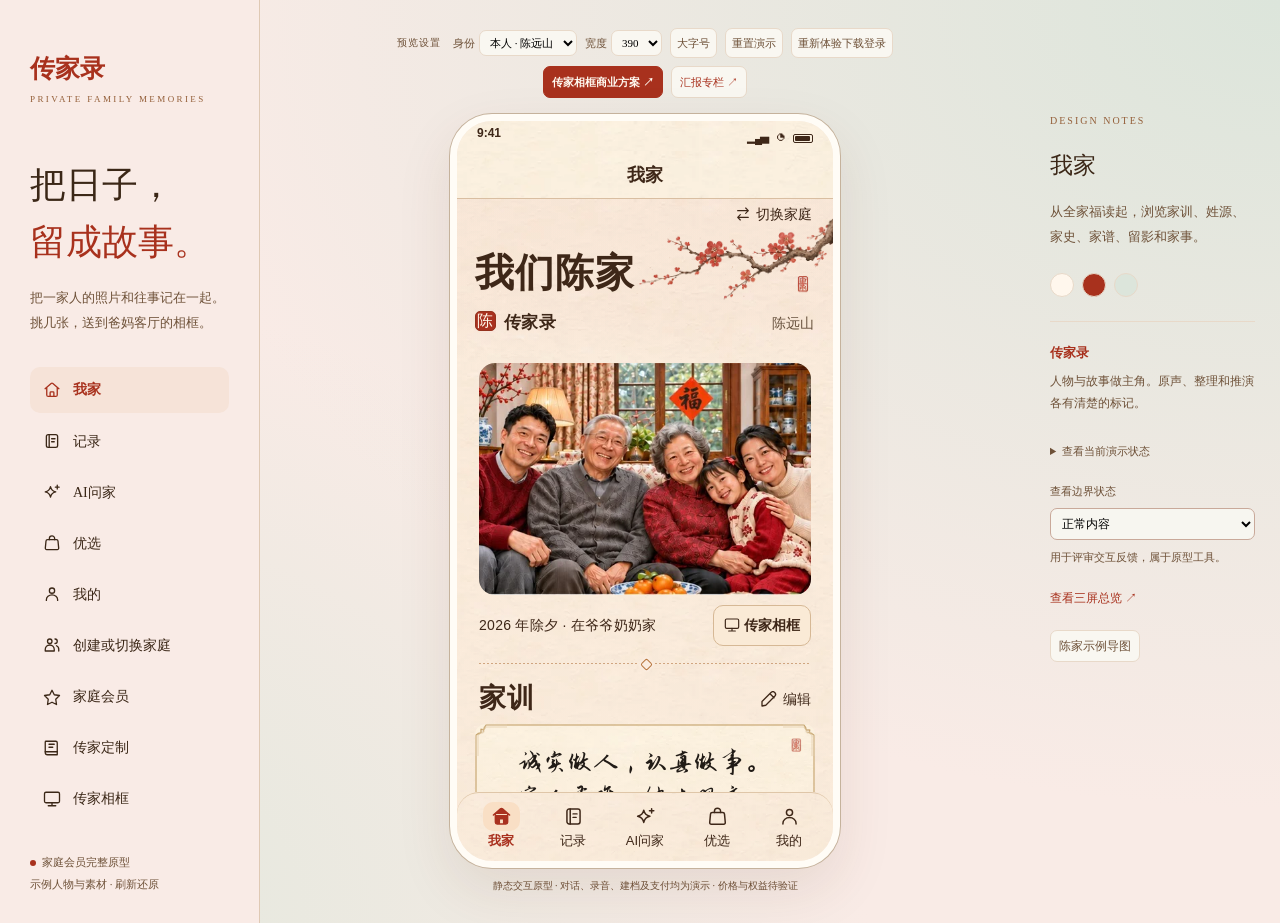
==== commit a5f79836: "chore(发布): 同步最新版传家录公开原型 同步源码 15794e4 的静态演示文件。保持公开站点已有的资料发布范围。 验证：首页、七个应用路由和汇报入口通过浏览器检查，HTML 本地资源和 Ja" ====
--- a/site/index.html
+++ b/site/index.html
@@ -10,19 +10,16 @@
   <link rel="stylesheet" href="screens.css">
   <link rel="stylesheet" href="details.css">
   <link rel="stylesheet" href="family-tree.css">
-  <link rel="stylesheet" href="memory-space.css">
   <link rel="stylesheet" href="digital-human.css">
   <link rel="stylesheet" href="person-archive.css">
   <link rel="stylesheet" href="content-chat.css">
   <link rel="stylesheet" href="family-features.css">
-  <link rel="stylesheet" href="keepsake-books.css">
   <link rel="stylesheet" href="entry-flow.css">
   <link rel="stylesheet" href="login-scroll.css">
   <link rel="stylesheet" href="demo-mindmap.css">
   <link rel="stylesheet" href="family-home.css">
   <link rel="stylesheet" href="zhumen-theme.css">
   <link rel="stylesheet" href="zhumen-pages.css">
-  <link rel="stylesheet" href="memory-share.css">
   <link rel="stylesheet" href="households.css">
   <link rel="stylesheet" href="house-screen-demo.css">
   <link rel="stylesheet" href="family-assistant.css">
@@ -30,6 +27,7 @@
   <link rel="stylesheet" href="family-paper.css">
   <link rel="stylesheet" href="family-journal.css">
   <link rel="stylesheet" href="house-screen-intro.css">
+  <link rel="stylesheet" href="family-home-xuan.css">
 </head>
 <body>
   <!-- 静态原型：业务资料只在内存中变化；数字人为无声形象演示，不连接真实 AI 或支付。 -->
@@ -56,7 +54,7 @@
       <section id="house-screen-demo" class="house-screen-demo" aria-label="传家相框演示" hidden></section>
       <div class="phone" id="phone">
         <div class="statusbar" aria-hidden="true"><b>9:41</b><div><span class="signal">▂▄▆</span><span class="wifi">◔</span><span class="battery"></span></div></div>
-        <header id="app-header" class="app-header"></header>
+        <header id="app-header" class="top-nav"></header>
         <div id="app-content" class="app-content" tabindex="-1"></div>
         <nav id="bottom-nav" class="bottom-nav" aria-label="主要导航"></nav>
         <div id="toast" class="toast" role="status" aria-live="polite"></div>
@@ -75,12 +73,12 @@
       <div class="palette"><i style="background:var(--family-paper)"></i><i style="background:var(--family-brand)"></i><i style="background:var(--family-sage)"></i></div>
       <div class="review-rule"><strong>传家录</strong><p>人物与故事做主角。原声、整理和推演各有清楚的标记。</p></div>
       <details><summary>查看当前演示状态</summary><pre id="state-preview"></pre></details>
-      <div class="state-examples"><label for="scenario-select">查看边界状态</label><select id="scenario-select"><option value="normal">正常内容</option><option value="home-empty">首页待完善</option><option value="private">未获授权的故事</option><option value="quota">共享答复额度用尽</option><option value="failure">下一次整理失败</option></select><p>用于评审交互反馈，属于原型工具。</p></div>
+      <div class="state-examples"><label for="scenario-select">查看边界状态</label><select id="scenario-select"><option value="normal">正常内容</option><option value="home-empty">首页待完善</option><option value="private">未获授权的故事</option><option value="quota">共享答复额度用尽</option></select><p>用于评审交互反馈，属于原型工具。</p></div>
       <a class="overview-link" href="overview.html">查看三屏总览 ↗</a>
       <button id="open-demo-mindmap" class="review-report-link overview-link" type="button">陈家示例导图</button>
     </aside>
   </div>
-  <aside id="book-demo-controls" aria-label="定制制作演示工具" hidden></aside>
+  <aside id="customization-demo-controls" aria-label="定制制作演示工具" hidden></aside>
   <!-- 演示导图独立于业务弹窗和路由，关闭后保留当前身份、滚动位置及未提交表单。 -->
   <dialog id="demo-mindmap" class="demo-mindmap" aria-labelledby="demo-mindmap-title">
     <div class="demo-mindmap-heading"><h2 id="demo-mindmap-title">陈家示例导图</h2><div><button id="zoom-demo-mindmap" type="button" aria-pressed="false">放大查看</button><button id="close-demo-mindmap" type="button" autofocus>返回原型</button></div></div>
@@ -108,27 +106,14 @@
   <script src="questions.js" defer></script>
   <script src="material-library.js" defer></script>
   <script src="answer-feedback.js" defer></script>
-  <script src="keepsake-books.js" defer></script>
-  <script src="keepsake-book-views.js" defer></script>
-  <script src="memory-space.js" defer></script>
-  <script src="memory-share-codec.js" defer></script>
-  <script src="memory-share.js" defer></script>
-  <script src="memory-image-effects.js" defer></script>
-  <script src="memory-share-views.js" defer></script>
-  <script src="reunion-contract.js" defer></script>
-  <script src="reunion.js" defer></script>
-  <script src="reunion-views.js" defer></script>
   <script src="actions.js" defer></script>
   <script src="entry-flow.js" defer></script>
   <script src="login-scroll.js" defer></script>
   <script src="households.js" defer></script>
   <script src="family-customization.js" defer></script>
-  <script src="photo-card-store.js" defer></script>
   <script src="voice-recorder.js" defer></script>
-  <script src="photo-stories.js" defer></script>
   <script src="family-editions.js" defer></script>
   <script src="family-moment.js" defer></script>
-  <script src="family-couples.js" defer></script>
   <script src="house-screen-gift.js" defer></script>
   <script src="house-screen-reminders.js" defer></script>
   <script src="house-screen-demo.js" defer></script>
--- a/site/base.css
+++ b/site/base.css
@@ -49,17 +49,10 @@
 .wifi{font-size:17px}
 .battery{height:9px;width:20px;border:1px solid currentColor;border-radius:2px;position:relative}
 .battery:before{content:"";position:absolute;inset:1px 2px 1px 1px;background:currentColor;border-radius:1px}
-.app-header{padding:6px 18px 10px;display:flex;align-items:center;gap:8px;min-height:58px;flex-shrink:0}
-.app-header h1{font-size:calc(18px * var(--unit));font-weight:600;flex:1;min-width:0;overflow-wrap:anywhere}
+
 .my-button{display:flex;align-items:center;gap:5px;padding:3px;background:none;font-size:calc(13px * var(--unit));white-space:nowrap;min-height:48px}
 .app-content{flex:1;min-height:0;overflow-y:auto;overflow-x:hidden;scrollbar-width:thin;scrollbar-color:#C9A99A transparent;outline:none;position:relative}
 .app-content:focus{outline:none}
-/* 五项主导航在两种字号下沿用相同位置，长栏目名可在各自按钮内换行。 */
-.bottom-nav{display:grid;grid-auto-flow:column;grid-auto-columns:minmax(0,1fr);align-items:stretch;flex-shrink:0;padding:7px 8px 10px;background:var(--surface);border-top:1px solid #E8D9C9}
-.bottom-nav button{min-width:0;background:none;color:var(--subtle);display:flex;flex-direction:column;justify-content:center;align-items:center;gap:2px;font-size:calc(12px * var(--unit));line-height:1.35;white-space:nowrap;padding:3px 2px;min-height:48px}
-.large-type .bottom-nav button span{max-width:100%;white-space:normal;overflow-wrap:anywhere}
-.bottom-nav button.active{color:var(--brand);font-weight:700}
-.bottom-nav .icon{width:23px;height:23px}
 .review-panel{padding:105px 25px 30px 20px;color:var(--secondary)}
 .eyebrow{font-size:10px;letter-spacing:2px;color:var(--copper)}
 .review-panel h2{font:23px/1.6 SimSun,serif;color:var(--ink);margin:15px 0}
@@ -159,20 +152,45 @@
 .stage{padding:0;height:100dvh}
 .phone{width:100%!important;height:auto;flex:1;min-height:0;border:0;border-radius:0;box-shadow:none}
 .statusbar{display:none}
-.app-header{padding-top:10px}
+
 .stage-note{display:none}
 .page{padding-left:20px;padding-right:20px}
-.bottom-nav{padding-bottom:max(10px,env(safe-area-inset-bottom))}
 .modal{max-height:90dvh}
-.phone.space-mode .app-header{padding-top:14px}}
+}
 body.embedded{background:var(--canvas)}
 .embedded .studio{display:block;min-height:0}
 .embedded .studio-sidebar,.embedded .review-panel,.embedded .review-toolbar,.embedded .stage-note{display:none}
 .embedded .stage{padding:0}
 .embedded .phone{width:100%!important;height:100dvh;max-width:none;border:0;box-shadow:none;border-radius:0}
 .embedded .statusbar{display:flex}
-.embedded .app-header{padding-top:6px}
+
 @media(prefers-reduced-motion:reduce){*{scroll-behavior:auto!important;animation:none!important;transition:none!important}}
 .phone .caption{font-size:calc(14px * var(--unit))}
 .phone .text-link{min-height:44px}
 .phone button,.modal button,.check-row{min-height:48px}
+
+/* 定制演示工具与业务页面独立显示。 */
+#customization-demo-controls {
+  position: fixed;
+  right: 20px;
+  bottom: 20px;
+  z-index: 50;
+  width: 220px;
+  padding: 16px;
+  border: 1px solid var(--line);
+  border-radius: 12px;
+  background: var(--surface);
+  box-shadow: 0 5px 20px #70202322;
+  font-size: 12px;
+}
+#customization-demo-controls[hidden] { display: none; }
+#customization-demo-controls p { margin: 8px 0 12px; }
+#customization-demo-controls .btn { font-size: 12px; }
+@media (max-width: 900px) {
+  #customization-demo-controls { right: 8px; bottom: 112px; width: 145px; padding: 10px; }
+}
+@media (max-width: 600px) {
+  #customization-demo-controls { bottom: 96px; width: 155px; }
+  #customization-demo-controls > strong { font-size: 11px; }
+  #customization-demo-controls > p { display: none; }
+}
--- a/site/details.css
+++ b/site/details.css
@@ -9,22 +9,6 @@
 .invite-hero>p:last-child{font-size:calc(14px * var(--unit));color:var(--secondary)}
 .invite-hero~.card .badge{margin-top:12px}
 .invitation-actions{display:flex;gap:10px;margin-top:14px}
-.recording-card{text-align:center;padding:24px 10px 20px;background:var(--surface);border-radius:17px;border:1px solid #E8D9C9;margin:23px 0}
-.record-orbit{width:78px;height:78px;background:var(--soft);border:1px solid #C9A99A;color:var(--brand);display:flex;justify-content:center;align-items:center;border-radius:50%;margin:0 auto 14px}
-.record-orbit>.icon{width:32px;height:32px}
-.record-orbit.recording{box-shadow:0 0 0 9px #E8D9C9CC;animation:recordPulse 1.7s infinite alternate}
-.record-time{font:31px/1.4 Georgia,serif;color:var(--brand);letter-spacing:1px;margin-bottom:8px}
-.record-controls{display:flex;justify-content:center;gap:10px;margin:18px 0 10px;flex-wrap:wrap}
-.record-controls .btn{min-height:44px;padding:9px 14px;font-size:calc(14px * var(--unit))}
-.demo-note{font-size:calc(13px * var(--unit));max-width:230px;margin:auto}
-/* 原文确认独占首行，辅助操作并列；扣次说明放在按钮外，避免窄屏长文案挤压。 */
-.record-form-buttons{display:grid;grid-template-columns:repeat(2,minmax(0,1fr));gap:10px}
-.record-form-buttons .btn{min-width:0;padding-left:10px;padding-right:10px}
-.record-form-buttons [value="review"]{grid-column:1/-1}
-.record-organize-note{margin-top:8px}
-.review-story h2{font-size:calc(22px * var(--unit));margin-bottom:15px}
-.review-story>p{font-size:calc(17px * var(--unit));line-height:1.9;white-space:pre-wrap}
-.review-story{padding:20px}
 /* 个人中心用紧凑的整块服务入口，长状态与大字号自然换行，不再占用整张促销卡片。 */
 .profile-service-summary{display:flex;align-items:center;gap:12px;width:100%;padding:14px 16px;border-radius:14px;background:var(--soft);color:var(--brand);text-align:left}
 .profile-service-summary>span{flex:1;min-width:0;overflow-wrap:anywhere}
@@ -81,12 +65,9 @@
 .family-selector button{background:var(--soft);border-radius:12px;padding:15px;text-align:left;display:flex;align-items:center;gap:10px;font-size:16px}
 .family-selector small{display:block;color:var(--secondary);font-size:12px}
 .large-type .plan-price strong{font-size:44px}
-.large-type .record-form-buttons{grid-template-columns:minmax(0,1fr)}
-.large-type .record-controls .btn{width:100%}
 .large-type .quota-grid{grid-template-columns:1fr;gap:15px}
 .large-type .quota-grid>div{padding:0}
 .large-type .quota-grid>div:first-child{padding:0;border-right:0}
-@keyframes recordPulse{to{box-shadow:0 0 0 14px #E8D9C955}}
 .state-examples{display:grid;gap:8px;margin-top:22px;font-size:11px}
 .state-examples select{padding:7px;border:1px solid #C9A99A;background:#F7F6F0;border-radius:7px;font-size:12px;min-width:0}
 .state-examples p{font-size:11px;color:var(--subtle)}
--- a/site/family-features.css
+++ b/site/family-features.css
@@ -16,12 +16,6 @@
 .feature-entry{display:flex;gap:8px;align-items:center;flex-wrap:wrap;margin:14px 0}
 .feature-entry .btn{font-size:calc(14px * var(--unit));padding:9px 12px}
 /* 提交页按进度切换，一次只显示一个分组；大字号允许标签与数量自然换行。 */
-.material-stage-tabs{display:grid;grid-template-columns:repeat(3,minmax(0,1fr));gap:6px;padding:5px;margin:20px 0 14px;background:var(--muted);border-radius:13px}
-.material-stage-tabs>button{display:flex;align-items:center;justify-content:center;flex-wrap:wrap;gap:5px;min-width:0;min-height:44px;padding:8px 5px;border-radius:9px;background:none;color:var(--secondary);font-size:calc(14px * var(--unit));line-height:1.6}
-.material-stage-tabs>button.active{background:var(--surface);color:var(--brand);font-weight:600;box-shadow:0 1px 4px #7020230D}
-.material-stage-tabs small{min-width:20px;padding:0 4px;border-radius:6px;background:#FFFFFF70;font-size:calc(11px * var(--unit))}
-.material-stage-tabs>button.active small{background:var(--soft)}
-.material-stage-panel>.caption{padding:0 2px}
 .answer-feedback-tools{border-top:1px solid var(--line);margin-top:12px;padding-top:7px}
 .answer-feedback-tools .text-link{font-size:calc(13px * var(--unit));min-height:44px}
 .feature-page details{padding:10px 0}
--- a/site/entry-flow.css
+++ b/site/entry-flow.css
@@ -1,6 +1,7 @@
-/* 下载登录独立还原已确认的入口UI；主导航和授权仍由原入口状态机控制。 */
-.entry-mode #app-header,.entry-mode #bottom-nav{display:none}
+/* 下载和登录沿用原入口状态机，公共顶栏随这一段正文滚动。 */
+.entry-mode #bottom-nav{display:none}
 .entry-mode{background:var(--canvas)}
+.entry-top-nav-status{color:var(--home-xuan-muted);font:600 calc(12px * var(--unit))/1.4 var(--home-xuan-sans);text-align:end}
 .entry-page{position:relative;isolation:isolate;min-height:100%;padding:16px 16px 32px;font-size:calc(14px * var(--unit));line-height:1.5;background:var(--canvas)}
 .entry-page .sr-only{position:absolute;width:1px;height:1px;padding:0;margin:-1px;overflow:hidden;clip-path:inset(50%);white-space:nowrap;border:0}
 .entry-page button{min-height:48px}
@@ -12,7 +13,6 @@
 /* 应用市场：门庭梅枝铺在页角，宣传卡为浅色纸面，搜索框直接容纳原生输入。 */
 .market-page{display:flex;flex-direction:column;padding-top:88px}
 .market-page:before{content:"";position:absolute;z-index:-1;right:0;top:0;width:240px;height:184px;background:url("assets/zhumen/entry-market-corner.webp") right top/contain no-repeat;pointer-events:none}
-.market-heading h1{margin:8px 0 24px;font-weight:600}
 .market-search{display:flex;align-items:center;gap:12px;padding:4px 4px 4px 12px;background:#FFFDFA;border:1px solid var(--brand);border-radius:12px}
 .market-search>.icon{width:24px;height:24px}
 .phone.entry-mode .market-search input[type=search]{width:0;flex:1;border:0;background:transparent;padding:8px 0;min-height:40px;min-width:0;border-radius:0;font-size:calc(18px * var(--unit));line-height:1.5556}
@@ -29,11 +29,8 @@
 .market-page>.entry-section-title:before{content:none}
 .market-chip{display:inline-flex;align-items:center;align-self:flex-start;gap:8px;background:var(--soft);border:1px solid #F3D5C8;border-radius:999px;padding:8px 16px;color:var(--ink);font-size:calc(18px * var(--unit))}
 .market-disclaimer{margin-top:auto;padding-top:64px;text-align:center}
-.market-results-page{padding-top:0;background:var(--canvas) url("assets/zhumen/paper-wall.webp") left bottom/100% auto no-repeat}
+.market-results-page{padding-top:24px;background:var(--canvas) url("assets/zhumen/paper-wall.webp") left bottom/100% auto no-repeat}
 .market-results-page:before{content:none}
-.entry-search-header{display:grid;grid-template-columns:40px 1fr 40px;align-items:center;margin:0 -16px 24px;padding:8px;background:var(--brand) url("assets/zhumen/header-roof.webp") right center/128px auto no-repeat;color:white;min-height:56px}
-.entry-search-header h1{font-size:calc(20px * var(--unit));line-height:1.4;text-align:center}
-.entry-search-header .entry-back{margin:0;color:white}
 .market-results-page .market-result{border:0;border-radius:8px;padding:12px;background:#FFFDFA}
 .market-result{display:flex;align-items:center;gap:8px;margin:16px 0;padding:16px 0;border-bottom:1px solid var(--line)}
 .market-result-info{min-width:0;display:flex;align-items:center;gap:12px;text-align:left;flex:1;background:transparent;padding:0}
@@ -43,12 +40,9 @@
 .market-get{background:var(--brand);color:white;border-radius:999px;padding:8px 16px;flex-shrink:0}
 .entry-empty{padding:40px 0;text-align:center;color:var(--secondary)}
 .entry-empty p{font-size:calc(14px * var(--unit));margin-top:12px}
-.entry-back{background:transparent;padding:0;color:var(--brand);margin-bottom:16px}
 
-/* 应用详情：红色标题栏、品牌封面及两列图文功能卡；不把整张UI作为页面背景。 */
-.entry-detail-header{display:flex;align-items:center;justify-content:space-between;margin:-16px -16px 0;padding:8px 16px;background:var(--brand);color:white}
-.entry-detail-header .entry-back{display:flex;align-items:center;gap:12px;color:white;margin:0;font-size:calc(20px * var(--unit))}
-.entry-detail-header>span{font-size:calc(12px * var(--unit));border:1px solid #FFFFFF80;border-radius:999px;padding:8px 12px}
+/* 应用详情在品牌封面下展示两列图文功能卡。 */
+.store-page{padding-top:0}
 .store-hero{position:relative;isolation:isolate;margin:0 -16px;padding:24px 16px;overflow:hidden}
 .store-hero:after{content:"";position:absolute;z-index:-1;right:0;top:0;bottom:0;width:40%;background:url("assets/zhumen/entry-market-door.webp") right center/cover no-repeat;opacity:.65;mask-image:linear-gradient(90deg,transparent,#000);pointer-events:none}
 .store-identity{display:flex;gap:16px;align-items:flex-start;margin-bottom:16px}
@@ -81,7 +75,6 @@
 /* 登录沿用归家封面的纸色、屋檐与淡山水；背景连续铺满，表单保持原有操作。 */
 .login-page{padding:0 24px 24px;background:#FBF7EF;color:#49372B}
 .login-page:before{content:"";position:absolute;inset:0;z-index:-1;background:url("assets/zhumen/home-ink-landscape.webp") center top/100% 1600px repeat-y;opacity:.28;pointer-events:none}
-.login-page>.entry-back{position:absolute;top:8px;right:8px;z-index:2;color:#96382C;width:44px;min-height:44px;background:#FBF7EFCC;border-radius:4px;display:grid;place-items:center}
 .login-brand{position:relative;isolation:isolate;text-align:left;margin:0 -24px 16px;padding:16px 24px 24px;background:transparent;color:#49372B;overflow:hidden}
 .login-brand:after{content:"";position:absolute;z-index:-1;inset:0;background:url("assets/zhumen/entry-market-corner.webp") right top/auto 100% no-repeat;mask-image:linear-gradient(to bottom,#000 65%,transparent);opacity:.72;pointer-events:none}
 .login-seal{display:inline-block;border:3px double #FFF3DB;outline:1px solid #A53425;border-radius:0;background:#A53425;color:#FFF3DB;padding:2px 4px;font:12px/1 KaiTi,STKaiti,serif;margin-bottom:8px}
@@ -114,7 +107,6 @@
 .entry-demo{margin-top:16px;color:var(--secondary);font-size:calc(12px * var(--unit));line-height:1.5;text-align:center}
 
 /* 大字号在窄屏优先换行，保持搜索、身份和协议操作可达。 */
-.large-type .market-page{padding-top:88px}
 .large-type .market-feature{padding:32px 16px}
 .large-type .market-feature h2{white-space:normal;font-size:calc(24px * var(--unit))}
 .large-type .market-feature:after{opacity:.2}
@@ -124,7 +116,6 @@
 .large-type .store-previews{grid-template-columns:1fr}
 .large-type .store-identity{flex-direction:column}
 .large-type :is(.entry-primary.store-get,.store-availability,.install-progress){width:100%;margin-left:0}
-.large-type .entry-detail-header{flex-wrap:wrap}
 .large-type .login-brand h1,.large-type .login-brand p{max-width:100%}
 .large-type .login-brand:after{opacity:.2}
 .phone.entry-mode.large-type .entry-code-row input[name=code]{flex:1 1 160px}
--- a/site/family-home.css
+++ b/site/family-home.css
@@ -144,29 +144,6 @@
   line-height: 1.4;
 }
 
-.memory-home-entry {
-  padding-top: 16px;
-  border-top: 1px solid var(--home-line);
-}
-
-.memory-home-entry p {
-  margin-top: 8px;
-  color: var(--home-muted);
-  font-size: calc(14px * var(--unit));
-  line-height: 1.5;
-}
-
-.memory-home-actions {
-  display: flex;
-  flex-wrap: wrap;
-  column-gap: 24px;
-  margin-top: 8px;
-}
-
-.memory-home-actions [data-memory="open"] {
-  font-weight: 600;
-}
-
 .story-quick-share {
   margin-bottom: 16px;
 }
--- a/site/zhumen-theme.css
+++ b/site/zhumen-theme.css
@@ -5,17 +5,10 @@
 .studio-nav button.active{background:var(--soft);color:var(--brand)}
 .studio-nav button:hover{background:#EFE1D4}
 .phone{border-color:#FFFCF6;box-shadow:0 0 0 1px #C5B29C,0 22px 55px #632D201A}
-/* 系统状态栏统一米白底深色图标，与朱红业务标题栏分开。 */
+/* 预览状态栏使用深色图标。 */
 .statusbar{color:var(--ink);background:var(--canvas)}
-.app-header{position:relative;isolation:isolate;background:var(--brand);color:#FFF6E5;border:0;padding:8px 16px;min-height:56px}
-/* 标题栏保留简洁构图，门庭主视觉集中在首页封面和个人中心。 */
-.app-header:before{content:none}
-.app-header :is(.my-button,.chat-message-trigger,.icon-button){color:inherit}
-.app-header h1{font-family:inherit;letter-spacing:1px;text-align:center;font-size:calc(20px * var(--unit))}
+
 .app-content{background:var(--canvas) url("assets/zhumen/ivory-rice-paper.webp") center top/780px auto;background-blend-mode:soft-light;scrollbar-color:#C7A99A transparent}
-.bottom-nav{background:var(--surface);border-color:var(--line)}
-.bottom-nav button{color:#786A5F}
-.bottom-nav button.active{color:var(--brand)}
 .btn{border-radius:8px;background:var(--action)}
 .btn:hover:not(:disabled){filter:brightness(.96)}
 .btn.secondary{background:var(--soft);color:var(--brand);border:1px solid #D7B6A8}
@@ -61,13 +54,9 @@
 .archive-shortcut,.archive-media-card,.plan-card{background:var(--surface);border-color:var(--line)}
 .archive-shortcut.active,.plan-card.featured{background:var(--soft);border-color:var(--brand)}
 .profile-service-summary{border:1px solid #D5B6A0;background:#F2E1D2}
-.profile-main-menu{background:var(--surface);border:1px solid var(--line);border-radius:8px;padding:0 14px}
-.profile-main-menu>.menu-row:last-child{border-bottom:0}
-.video-type-filters button,.material-stage-tabs,.material-stage-tabs>button{border-radius:6px}
+.video-type-filters button{border-radius:6px}
 /* 空间页收回原悬浮页眉，给标题和年代说明留出真实布局高度。 */
-.space-mode .statusbar{position:relative}
-.space-mode .app-header{position:relative;top:auto;left:auto;right:auto;padding:4px 18px 12px;pointer-events:auto}
-.space-mode .app-header .icon-button{background:transparent;border:0;color:#FFF6E5}
+
 .space-mode .memory-top{top:16px}
 .space-mode .scene-title{margin:0 0 12px}
 .space-mode .scene-title h1{display:none}
@@ -86,7 +75,6 @@
 .phone :is(.page-subtitle,.caption,.small,.muted,.archive-card-copy small,.archive-card-copy em,.profile-service-summary small,.profile-service-summary em,.heritage-caption){font-size:calc(14px * var(--unit));line-height:1.5;color:var(--secondary)}
 .phone :is(.story-paragraph,.message,.source-transcript,.heritage-reader){font-size:calc(18px * var(--unit));line-height:1.5556}
 .phone :is(.menu-row,.btn,.heritage-text-button,.suggestion,.video-type-filters button,.archive-shortcut){font-size:calc(16px * var(--unit));line-height:1.5}
-.phone .bottom-nav button{font-size:calc(14px * var(--unit));line-height:1.5;white-space:normal;overflow-wrap:anywhere}
 
 /* 中国结为非交互装饰，不遮挡标题、触控区域或辅助阅读顺序。 */
 .page>.page-title,.section-heading>h2,.home-section-title,.entry-section-title{position:relative;padding-left:32px}
@@ -118,17 +106,10 @@
 
 /* 参考稿采用黑色宋体标题、通透纸卡与朱红轮廓，避免所有内容泛黄泛红。 */
 .phone .page{padding-top:16px}
-.phone .bottom-nav{padding:8px 8px 16px;background:#FFFDFA}
-.phone .bottom-nav .icon{width:44px;height:28px;max-width:100%;padding-block:1px;border-radius:999px}
-.phone .bottom-nav button{color:#414950;font-size:calc(12px * var(--unit));gap:4px}
-.phone .bottom-nav button.active{color:var(--brand)}
-.phone .bottom-nav button.active .icon{background:var(--soft)}
 .phone .heritage-kinship{border-color:#C95347;background:transparent;border-radius:8px;padding:16px}
 
-/* 交流页采用设计稿的米白标题栏、长人物画幅与圆角输入，保留已有视频和对话。 */
-.phone[data-route=chat] .app-header{background:var(--canvas);color:var(--ink);padding-left:40px;min-height:56px}
-.phone[data-route=chat] .app-header:before{content:"";position:absolute;left:8px;top:0;width:24px;height:48px;background:url("assets/zhumen/chinese-knot-transparent.webp") center/contain no-repeat}
-.phone[data-route=chat] .app-header h1{font-weight:600}
+/* 交流页保留长人物画幅与圆角输入。 */
+
 .phone[data-route=chat] .my-button{font-size:calc(12px * var(--unit));padding:0}
 .phone[data-route=chat] .chat-message-trigger{font-size:calc(14px * var(--unit));padding:0 0 0 8px}
 .phone .avatar-page{padding:0 16px 12px}
--- a/site/zhumen-pages.css
+++ b/site/zhumen-pages.css
@@ -1,6 +1,6 @@
 /* 逐页还原二级页面与状态；装饰来自原设计切图，数据和交互仍由业务模块维护。 */
 .phone .avatar img,.phone .avatar.father img,.phone .avatar.daughter img{object-position:center}
-.phone:not(.entry-mode):not([data-route=home]):not([data-route=chat]) .app-header:before{content:"";position:absolute;inset:0 0 0 auto;z-index:-1;width:144px;background:url("assets/zhumen/header-roof.webp") right top/cover no-repeat;mask-image:linear-gradient(90deg,transparent,#000 38%);pointer-events:none}
+
 .phone:not(.entry-mode) .page{position:relative;isolation:isolate}
 .phone .page-title{font-size:calc(24px * var(--unit));line-height:1.333;font-weight:600;letter-spacing:0}
 .phone .page>.page-title{margin-bottom:12px}
@@ -16,9 +16,6 @@
 .phone .tabs{padding:0;background:transparent;border:1px solid #D7B2A1;border-radius:999px;overflow:hidden}
 .phone .tabs button{flex:1;background:transparent;border-radius:999px;font-size:calc(16px * var(--unit));line-height:1.5;padding:8px 12px}
 .phone .tabs button.active{background:var(--brand);color:#FFFDFA}
-.phone .material-stage-tabs{background:transparent;border-radius:0;padding:0;gap:0}
-.phone .material-stage-tabs>button{border-radius:0;border-bottom:2px solid var(--line);background:transparent;box-shadow:none}
-.phone .material-stage-tabs>button.active{border-color:var(--brand);background:transparent}
 .phone .feature-item{background:#FFFDFA;border:1px solid var(--line);border-radius:8px;padding:16px}
 .phone .feature-item>h2,.phone .feature-item>h3{color:var(--ink)}
 .phone :is(.check-row,.book-consent){font-size:calc(14px * var(--unit));line-height:1.5}
@@ -76,24 +73,6 @@
 .phone #family-permissions-form .check-row{gap:8px;min-height:40px}
 .phone #family-permissions-form .avatar{width:32px;height:32px}
 
-/* 记录页还原紧凑横向录音卡，输入区沿用资料整理共用的中国结标题。 */
-.phone[data-route=record] .page:after{content:"";position:absolute;z-index:-1;right:0;top:0;width:52%;height:144px;background:url("assets/zhumen/record-writing-corner.webp") right top/cover no-repeat;mask-image:linear-gradient(90deg,transparent,#000 45%);pointer-events:none}
-.phone[data-route=record] .page>.page-title{color:var(--brand);font-size:calc(30px * var(--unit));line-height:1.2;padding:0;max-width:80%}
-.phone[data-route=record] .page>.page-title:before{content:none}
-.phone[data-route=record] .page>.page-subtitle{max-width:68%;font-size:calc(14px * var(--unit))}
-.phone[data-route=record] .page>.page-subtitle{position:absolute;width:1px;height:1px;overflow:hidden;clip-path:inset(50%)}
-.phone .recording-card{display:grid;grid-template-columns:1fr 1fr;gap:4px;padding:12px;border:1px solid #C8493A;border-radius:8px;margin:16px 0 24px;background:#FFFBF6}
-.phone .recording-card .record-orbit{justify-self:end;align-self:center;width:56px;height:56px;margin:0;background:var(--brand);color:white;border:8px solid #F3CFC4}
-.phone .recording-card .record-time{justify-self:start;align-self:center;font-size:calc(36px * var(--unit));line-height:1.1112;color:var(--ink);margin:0}
-.phone .recording-card :is(#record-status,.record-controls,.demo-note){grid-column:1/-1}
-.phone .record-controls{margin:0;display:flex;gap:8px}
-.phone .record-controls>.btn{flex:1;min-height:48px;font-size:calc(16px * var(--unit))}
-.phone .recording-card .demo-note{max-width:none;font-size:calc(12px * var(--unit));line-height:1.5}
-.phone .recording-card #record-status{font-size:calc(14px * var(--unit));line-height:1.5}
-.phone[data-route=review] .review-story{border-color:#D8917D;background:#FFFDFA}
-.phone[data-route=material-review] .feature-page>.card{border-color:#D8917D}
-.phone .feature-item img,.phone .review-story img{max-width:100%;border-radius:6px}
-
 /* 奖励页保留相册页角，价格卡的数值取现有服务规则。 */
 .phone[data-route=rewards] .page>.page-title{color:var(--brand);padding-left:0;max-width:86%;min-height:64px}
 .phone[data-route=rewards] .page>.page-title:before{content:none}
@@ -197,18 +176,7 @@
 .phone .avatar-page:has(.content-chat-context) .avatar-body{overflow:visible;flex:none}
 .phone .avatar-page:has(.content-chat-context){height:auto;min-height:100%;overflow:visible}
 .phone .avatar-stage[data-call-state=paused]:after{content:"Ⅱ 画面已暂停";position:absolute;z-index:4;left:50%;top:45%;transform:translateX(-50%);background:#302722C9;color:#FFFDFA;border-radius:999px;padding:8px 16px;font-size:calc(14px * var(--unit));pointer-events:none}
-.phone[data-route=welcome] .app-header{display:none}
-.phone .welcome-brand{position:relative;isolation:isolate;background:#AB2420;color:#FFF7E5;padding:24px;min-height:224px;overflow:hidden}
-.phone .welcome-brand:after{content:"";position:absolute;z-index:-1;right:0;top:0;bottom:0;width:52%;background:url("assets/zhumen/entry-login-door.webp") right center/cover no-repeat;mask-image:linear-gradient(90deg,transparent,#000 40%);pointer-events:none}
-.phone .welcome-brand>strong{font-size:calc(24px * var(--unit));line-height:1.333}
-.phone .welcome-brand>h1{font-size:calc(30px * var(--unit));line-height:1.2;margin:16px 0;max-width:75%}
-.phone .welcome-brand>p{font-size:calc(14px * var(--unit));line-height:1.5;max-width:70%}
-.phone .welcome-identities{display:grid;gap:12px}
-.phone .welcome-identity{display:flex;align-items:center;gap:16px;background:#FFFDFA;border:1px solid #D58F7C;border-radius:8px;padding:8px;text-align:left}
-.phone .welcome-identity>.avatar{width:88px;height:88px;border-radius:6px}
-.phone .welcome-identity>span:not(.avatar){flex:1;min-width:0}
-.phone .welcome-identity strong{display:block;font-size:calc(18px * var(--unit));line-height:1.5556;color:var(--brand)}
-.phone .welcome-identity small{display:block;font-size:calc(14px * var(--unit));line-height:1.5;color:var(--secondary);margin-top:8px}
+
 .modal::backdrop{backdrop-filter:blur(4px)}
 .phone .avatar-quota-panel .avatar{width:72px;height:72px}
 .phone .avatar-quota-panel .row h2{font-size:calc(20px * var(--unit));line-height:1.4}
@@ -222,7 +190,7 @@
 .phone .person-unavailable .empty{padding-top:24px;background:none;min-height:480px}
 .phone .person-unavailable .avatar{width:112px;height:112px;margin-bottom:16px}
 .phone .person-unavailable h3{font-size:calc(18px * var(--unit));line-height:1.5556;margin-bottom:32px}
-.phone[data-route=chat]:has(.person-unavailable) .app-header{background:var(--brand);color:#FFFDFA}
+
 .phone .order-book-preview{padding:12px}
 .phone .order-book-preview .book-display{min-height:160px}
 .phone.large-type .quota-warning{padding:16px}
@@ -248,9 +216,6 @@
 /* 大字号允许标题和控件自然换行。 */
 .phone.large-type :is(.page>.page-title,.membership-page>.page-title){max-width:100%}
 .phone.large-type .profile-menu>.menu-row{min-height:112px}
-.phone.large-type[data-route=record] .page>.page-title,.phone.large-type[data-route=record] .page>.page-subtitle{max-width:100%}
-.phone.large-type .recording-card{grid-template-columns:1fr}
-.phone.large-type .recording-card .record-orbit,.phone.large-type .recording-card .record-time{justify-self:center}
 .phone.large-type .book-display{padding:24px 24px 168px}
 .phone.large-type .book-display:after{top:auto;height:128px;width:96px}
 .phone.large-type .book-cover{padding:24px;min-height:240px;background-size:32% auto}
@@ -280,25 +245,58 @@
 .modal .checkout-people>div{display:flex;align-items:center;gap:8px;min-width:0;font-size:calc(14px * var(--unit));line-height:1.5}
 .modal .checkout-people .avatar{width:48px;height:48px;border-radius:6px;flex-shrink:0}
 
-/* 个人封面沿用首页的相框和题签，册页承载成组的操作入口。 */
+/* 木框头像和两个家庭入口排在同一张名帖上。 */
 .phone .profile-page {
-  padding-block: 8px 32px;
-}
-
-.profile-cover h1 {
+  padding-block: 16px 32px;
+}
+
+.profile-cover {
+  padding: 16px 12px 8px;
+  border: 1px solid var(--line);
+  border-radius: 12px;
+  background: var(--home-xuan-bamboo) right top / 108px auto no-repeat var(--surface);
+  box-shadow: 0 2px var(--home-xuan-paper), 0 3px var(--line), 0 7px 12px rgb(76 44 28 / 9%);
+}
+
+.profile-identity {
+  display: grid;
+  grid-template-columns: 68px minmax(0, 1fr);
+  align-items: center;
+  gap: 8px;
+}
+
+.profile-identity-copy { min-width: 0; }
+
+.phone .profile-identity h1 {
+  color: var(--ink);
+  font: 700 calc(24px * var(--unit)) / 1.35 var(--home-xuan-song);
   overflow-wrap: anywhere;
 }
 
 .profile-role {
-  margin-block: 4px 8px;
-  color: var(--family-muted);
+  margin-block-start: 4px;
+  color: var(--secondary);
   font-size: calc(13px * var(--unit));
   line-height: 1.5;
 }
 
-.profile-portrait {
-  width: 84px;
-  margin-inline: auto;
+.profile-avatar-control {
+  position: relative;
+  display: block;
+  cursor: pointer;
+}
+
+.profile-avatar-control:has(:disabled) { cursor: wait; }
+
+.profile-avatar-control:has(:focus-visible) {
+  outline: 2px solid var(--family-brand);
+  outline-offset: 3px;
+}
+
+.profile-avatar-control > .profile-portrait {
+  display: block;
+  padding: 3px;
+  border-width: 3px;
 }
 
 .profile-portrait > .avatar {
@@ -310,20 +308,28 @@
   border-radius: 0;
 }
 
-.phone .profile-cover .profile-settings {
-  display: flex;
-  width: fit-content;
-  min-width: 44px;
-  margin-inline-start: auto;
+.profile-avatar-mark {
+  position: absolute;
+  inset-inline-end: -4px;
+  inset-block-end: -4px;
+  display: grid;
+  width: 24px;
+  height: 24px;
+  place-items: center;
+  border: 1px solid var(--family-line);
+  border-radius: 6px;
+  background: var(--family-surface);
   color: var(--family-brand);
 }
 
+.profile-avatar-mark .icon { width: 14px; height: 14px; }
+
 .profile-shortcuts {
   display: grid;
   grid-template-columns: repeat(2, minmax(0, 1fr));
-  margin-block-start: 8px;
-  margin-inline: 5px;
-  border-block-end: 1px solid var(--family-line);
+  margin-block-start: 16px;
+  padding-block-start: 4px;
+  border-block-start: 1px solid var(--line);
 }
 
 .phone .profile-page .profile-shortcut {
@@ -336,12 +342,64 @@
   border: 0;
   border-radius: 0;
   background: transparent;
-  color: var(--family-brand);
+  color: var(--brand);
   text-align: left;
 }
 
 .phone .profile-page .profile-shortcut + .profile-shortcut {
   padding-inline: 10px 4px;
+  border-inline-start: 1px solid var(--line);
+}
+
+.phone .profile-page .profile-shortcut:hover { background: var(--soft); }
+
+.phone .profile-cover .profile-font-row {
+  display: grid;
+  grid-template-columns: 18px minmax(0, 1fr) auto;
+  align-items: center;
+  gap: 8px;
+  width: 100%;
+  min-height: 44px;
+  margin-block-start: 4px;
+  padding: 4px;
+  border-block-start: 1px solid var(--line);
+  background: transparent;
+  color: var(--ink);
+  font-size: calc(14px * var(--unit));
+  text-align: start;
+}
+
+.phone .profile-cover .profile-font-row:hover { background: var(--soft); }
+.profile-font-row > .icon { width: 18px; height: 18px; color: var(--brand); }
+
+.profile-font-track {
+  position: relative;
+  width: 44px;
+  height: 24px;
+  border: 1px solid #a88e78;
+  border-radius: 12px;
+  background: var(--surface);
+}
+
+.profile-font-track::before {
+  position: absolute;
+  inset-block-start: 2px;
+  inset-inline-start: 2px;
+  width: 18px;
+  height: 18px;
+  border-radius: 50%;
+  background: var(--secondary);
+  content: "";
+}
+
+.profile-font-row[aria-checked="true"] > .profile-font-track {
+  border-color: var(--brand);
+  background: var(--soft);
+}
+
+.profile-font-row[aria-checked="true"] > .profile-font-track::before {
+  inset-inline-start: 22px;
+  background: var(--brand);
 }
 
 .profile-shortcut strong,
@@ -351,14 +409,14 @@
 }
 
 .phone .profile-page .profile-shortcut strong {
-  color: var(--family-ink);
+  color: var(--ink);
   font-size: calc(14px * var(--unit));
   font-weight: 500;
   line-height: 1.5;
 }
 
 .phone .profile-page .profile-shortcut small {
-  color: var(--family-muted);
+  color: var(--secondary);
   font-size: calc(12px * var(--unit));
   line-height: 1.3333;
 }
@@ -372,78 +430,64 @@
   color: var(--family-muted);
 }
 
-.profile-menu-group,
-.profile-demo {
+.profile-main-menu {
+  display: grid;
   margin-block-start: 24px;
-}
-
-.profile-cover + .profile-menu-group {
-  margin-block-start: 24px;
-}
-
-.profile-page .home-section-heading {
-  margin: 0 0 8px;
-}
-
-.phone .profile-page .profile-main-menu {
+  padding-inline: 12px;
+  border: 1px solid var(--line);
+  border-radius: 12px;
+  background: rgb(255 248 237 / 72%);
+}
+
+.phone .profile-main-menu > h2 {
   margin: 0;
-  padding: 2px 14px 2px 28px;
-  background-color: var(--family-surface);
+  padding: 12px 0 8px;
+  border-block-end: 1px solid var(--line);
+  color: var(--ink);
+  font: 700 calc(18px * var(--unit)) / 1.4 var(--home-xuan-song);
 }
 
 .phone .profile-page .profile-main-menu > .menu-row {
   display: grid;
   grid-template-columns: 20px minmax(0, 1fr) 14px;
   gap: 10px;
-  min-height: 50px;
-  padding: 9px 0;
-  border-color: var(--family-line);
-  color: var(--family-ink);
+  min-height: 56px;
+  padding: 8px 0;
+  border-color: var(--line);
+  color: var(--ink);
   overflow-wrap: anywhere;
 }
+
+.profile-main-menu > .menu-row:last-child { border-block-end: 0; }
+.profile-main-menu > .menu-row:hover { background-color: rgb(246 227 216 / 45%); }
 
 .profile-main-menu > .menu-row > .icon:first-child {
   width: 20px;
   height: 20px;
-  color: var(--family-brand);
+  color: var(--brand);
 }
 
 .phone .profile-main-menu .profile-menu-copy small {
-  display: none;
-}
-
-.phone .profile-main-menu [data-nav="service-orders"] .profile-menu-copy small {
   display: block;
   margin-top: 2px;
-  color: var(--family-muted);
+  color: var(--secondary);
   font-size: calc(12px * var(--unit));
   line-height: 1.35;
 }
 
-.profile-page :is(.profile-shortcut, .profile-settings, .menu-row):focus-visible {
+.profile-page :is(.profile-shortcut, .profile-font-row, .menu-row):focus-visible {
   outline: 2px solid var(--family-brand);
   outline-offset: -2px;
 }
 
-.profile-demo:empty {
-  display: none;
-}
-
-.profile-demo summary {
-  min-height: 44px;
-  padding-block: 8px;
-  color: var(--secondary);
-  font-size: calc(14px * var(--unit));
-  cursor: pointer;
-}
-
 .phone.large-type .profile-shortcuts {
   grid-template-columns: minmax(0, 1fr);
 }
 
 .phone.large-type .profile-page .profile-shortcut + .profile-shortcut {
   padding-inline: 4px 10px;
-  border-block-start: 1px solid var(--family-line);
+  border-inline-start: 0;
+  border-block-start: 1px solid var(--line);
 }
 
 .phone.large-type .profile-page .profile-main-menu > .menu-row {
@@ -451,14 +495,11 @@
 }
 
 /* 历史详情页沿用各自的山水纸底与纸笺样式。 */
-.phone:is([data-route=life],[data-route=house-baby],[data-route=house-elders],[data-route=house-couple],[data-route=house-couple-setup],[data-route=chat],[data-route=space],[data-route=reunion-album],[data-route=reunion-albums],[data-route=share-memory],[data-route=share-preview],[data-route=share-gifts],[data-route=photo-restore]){--surface:#FFF9ED;--canvas:#FBF7EF;--line:#D6BFA3}
-.phone:is([data-route=home-origin],[data-route=life],[data-route=house-baby],[data-route=house-elders],[data-route=house-couple],[data-route=house-couple-setup],[data-route=chat],[data-route=space],[data-route=reunion-album],[data-route=reunion-albums],[data-route=share-memory],[data-route=share-preview],[data-route=share-gifts],[data-route=photo-restore]) .app-header{background:#FBF7EF;color:#483629;border-bottom:3px double #D6BFA3;padding:8px 16px}
-.phone:is([data-route=home-origin],[data-route=life],[data-route=house-baby],[data-route=house-elders],[data-route=house-couple],[data-route=house-couple-setup],[data-route=chat],[data-route=space],[data-route=reunion-album],[data-route=reunion-albums],[data-route=share-memory],[data-route=share-preview],[data-route=share-gifts],[data-route=photo-restore]) .app-header h1{font-family:KaiTi,STKaiti,serif;font-size:calc(24px * var(--unit));line-height:1.3333;letter-spacing:4px}
-.phone:is([data-route=home-origin],[data-route=life],[data-route=house-baby],[data-route=house-elders],[data-route=house-couple],[data-route=house-couple-setup],[data-route=chat],[data-route=space],[data-route=reunion-album],[data-route=reunion-albums],[data-route=share-memory],[data-route=share-preview],[data-route=share-gifts],[data-route=photo-restore]) .app-header:before{content:'';position:absolute;inset:0 0 0 auto;width:120px;z-index:-1;background:url('assets/zhumen/header-roof.webp') right top/cover no-repeat;opacity:.18;mask-image:linear-gradient(90deg,transparent,#000);pointer-events:none}
-.phone:is([data-route=home-origin],[data-route=life],[data-route=house-baby],[data-route=house-elders],[data-route=house-couple],[data-route=house-couple-setup],[data-route=chat],[data-route=space],[data-route=reunion-album],[data-route=reunion-albums],[data-route=share-memory],[data-route=share-preview],[data-route=share-gifts],[data-route=photo-restore]) .app-header :is(.icon-button,.my-button,.chat-message-trigger){color:#9B3428}
-.phone:is([data-route=home-origin],[data-route=life],[data-route=house-baby],[data-route=house-elders],[data-route=house-couple],[data-route=house-couple-setup],[data-route=chat],[data-route=reunion-album],[data-route=reunion-albums],[data-route=share-memory],[data-route=share-preview],[data-route=share-gifts],[data-route=photo-restore]) .app-content>.page{position:relative;isolation:isolate;background:#FBF7EF;min-height:100%}
-.phone:is([data-route=life],[data-route=house-baby],[data-route=house-elders],[data-route=house-couple],[data-route=house-couple-setup],[data-route=chat],[data-route=reunion-album],[data-route=reunion-albums],[data-route=share-memory],[data-route=share-preview],[data-route=share-gifts],[data-route=photo-restore]) .app-content>.page:before{content:'';position:absolute;inset:0;z-index:-1;background:url('assets/zhumen/home-ink-landscape.webp') center top/100% 1600px repeat-y;opacity:.32;pointer-events:none}
-.phone:is([data-route=life],[data-route=house-baby],[data-route=house-elders],[data-route=house-couple],[data-route=house-couple-setup],[data-route=chat],[data-route=reunion-album],[data-route=reunion-albums],[data-route=share-memory],[data-route=share-preview],[data-route=share-gifts],[data-route=photo-restore]) .page :is(h1,h2,h3){font-family:KaiTi,STKaiti,serif;color:#49372B}
+.phone:is([data-route=life],[data-route=house-baby],[data-route=house-elders],[data-route=house-couple],[data-route=house-couple-setup],[data-route=chat],[data-route=space]){--surface:#FFF9ED;--canvas:#FBF7EF;--line:#D6BFA3}
+
+.phone:is([data-route=home-origin],[data-route=life],[data-route=house-baby],[data-route=house-elders],[data-route=house-couple],[data-route=house-couple-setup],[data-route=chat]) .app-content>.page{position:relative;isolation:isolate;background:#FBF7EF;min-height:100%}
+.phone:is([data-route=life],[data-route=house-baby],[data-route=house-elders],[data-route=house-couple],[data-route=house-couple-setup],[data-route=chat]) .app-content>.page:before{content:'';position:absolute;inset:0;z-index:-1;background:url('assets/zhumen/home-ink-landscape.webp') center top/100% 1600px repeat-y;opacity:.32;pointer-events:none}
+.phone:is([data-route=life],[data-route=house-baby],[data-route=house-elders],[data-route=house-couple],[data-route=house-couple-setup],[data-route=chat]) .page :is(h1,h2,h3){font-family:KaiTi,STKaiti,serif;color:#49372B}
 .phone[data-route=life] :is(.archive-shortcut,.archive-media-card,.archive-place-card,.keepsake-entry){border:1px solid #D4BFA4;border-radius:0;box-shadow:none;background-color:#FFF8E880}
 .phone[data-route=life] :is(.archive-bio-preview>p,.event-card,.archive-profile-note){border:1px solid #D4BFA4;border-radius:0;background:#FFF8E880}
 .phone[data-route=life] .archive-shortcut.active{border:3px double #A43B2B;background:#F8E8D5}
@@ -500,12 +541,10 @@
 /* 故里仅统一画面上方的控件与故事纸笺，保持三维画布、相机和全屏尺寸。 */
 .phone[data-route=space] .scene-title{padding:8px;background:#FFF8E8DC;border:3px double #C7AA87;border-radius:0}
 .phone[data-route=space] .scene-title h1{font-family:KaiTi,STKaiti,serif;color:#49372B;letter-spacing:4px}
-.phone[data-route=space] :is(.memory-mode-picker,.memory-3d .era-picker,.memory-icon-button,.memory-story-dock){border:1px solid #BDA181;border-radius:4px;box-shadow:none;background-color:#FFF8EBF2}
+.phone[data-route=space] :is(.memory-3d .era-picker,.memory-icon-button,.memory-story-dock){border:1px solid #BDA181;border-radius:4px;box-shadow:none;background-color:#FFF8EBF2}
 .phone[data-route=space] .memory-story-dock{background-image:url('assets/zhumen/ivory-rice-paper.webp');background-size:400px auto}
-.phone[data-route=space] :is(.memory-mode-picker button,.era-picker button){border-radius:0}
-.phone[data-route=space] .memory-mode-picker button.active{background:#A53425;color:#FFF8E8}
+.phone[data-route=space] .era-picker button{border-radius:0}
 .phone[data-route=space] .era-picker button.active{background:#EEDBC1;color:#913829}
-.phone:is([data-route=life],[data-route=house-baby],[data-route=house-elders],[data-route=house-couple],[data-route=house-couple-setup],[data-route=chat],[data-route=space],[data-route=reunion-album],[data-route=reunion-albums],[data-route=share-memory],[data-route=share-preview],[data-route=share-gifts],[data-route=photo-restore]) .bottom-nav{background:#FBF7EF;border-top:3px double #D6BFA3}
 
 /* 人物切换作为封面左侧轻量工具，保留原生选择与读屏标签，不横跨人物肖像。 */
 .phone .archive-cover-heading .archive-person-picker{position:relative;width:176px;max-width:54%;margin:0 0 16px}
@@ -515,4 +554,3 @@
 .phone.large-type .archive-cover-heading .archive-person-picker{width:100%;max-width:100%}
 
 /* 单一观察方式用紧凑题签呈现，不保留空的多选分栏。 */
-.phone[data-route=space] .memory-mode-picker{display:inline-flex;min-width:120px}
--- a/site/households.css
+++ b/site/households.css
@@ -7,31 +7,8 @@
 .house-page .house-card h2{font-size:1em;margin:0 0 4px}
 .heritage-family-shortcuts{display:grid;grid-template-columns:1fr 1fr;gap:8px;margin-bottom:18px}
 .heritage-family-shortcuts .btn{padding-inline:8px}
-.phone .family-dashboard-recent .heritage-reply-button{display:flex;align-items:center;justify-content:flex-start;gap:8px}
-.heritage-reply-button .story-new-reply{flex-shrink:0;margin-left:0}
-.heritage-reply-title{min-width:0;overflow:hidden;text-overflow:ellipsis;white-space:nowrap}
-/* 照片邀请随往事详情显示，录音在访客页完成。 */
-.story-invite-preview{margin:0;padding:5px;border:1px solid #CBA687;border-radius:6px;background:#FFF7E8}
-.story-invite-preview img{display:block;width:100%;max-height:148px;object-fit:contain}
-.story-photo-questions{display:grid;gap:6px;margin:0;padding:0;border:0}
-.story-photo-questions legend{padding:0;margin-bottom:6px}
-.phone .story-photo-questions .btn{width:100%;text-align:left;padding:8px 12px}
-.phone .story-photo-questions .btn[aria-pressed=true]{border-color:var(--brand);background:var(--soft);font-weight:700}
 .story-new-reply{display:inline-block;margin-left:6px;padding:1px 8px;border-radius:5px;background:var(--brand);color:white;font-weight:700}
-.phone #story-photo-form textarea{min-height:64px}
-.phone #story-photo-form input[type=file]::file-selector-button{margin-right:8px;padding:4px 8px;border:1px solid #DAB8A2;border-radius:5px;background:#FAEAE0;color:#96231D;cursor:pointer}
-.story-invite-panel{padding:14px}
-.story-invite-panel h2{margin-bottom:8px}
-.story-share-management summary{cursor:pointer;color:var(--brand)}
-.phone .story-share-management:not([open])>:not(summary){display:none}
-.story-share-management[open]>[data-action=share-story]{margin-top:12px}
-.story-invite-reply{border-top:1px solid var(--line);padding:10px 0}
-.story-invite-reply audio{display:block;width:100%;margin-top:8px}
-.story-invite-text{white-space:pre-wrap;overflow-wrap:anywhere}
-.story-invite-sharing{display:grid;gap:8px;margin-top:8px}
-.story-invite-sharing summary{cursor:pointer;color:var(--brand)}
-.story-invite-sharing[open]>:not(summary){margin-top:8px}
-.story-guest-link{display:flex;align-items:center;justify-content:center;text-decoration:none}
+
 /* 随手记录把相机和麦克风放在首屏，选填内容继续使用家庭往事的表单样式。 */
 .moment-tools {
   display: grid;
@@ -104,215 +81,7 @@
 .moment-options .record-members {
   margin-top: 12px;
 }
-.family-edition-page {
-  padding-top: 16px;
-}
-.phone:is([data-route="house-baby"], [data-route="house-elders"], [data-route="house-couple"], [data-route="house-couple-setup"]) .app-header::after {
-  content: "";
-  flex: 0 0 48px;
-}
-.edition-person {
-  display: flex;
-  align-items: center;
-  gap: 12px;
-}
-.edition-person .avatar.large {
-  width: 52px;
-  height: 52px;
-}
-.edition-person-copy {
-  flex: 1;
-  min-width: 0;
-}
-.edition-person-copy select {
-  width: 100%;
-}
-.family-edition-page select {
-  min-height: 44px;
-}
-.edition-person-copy p {
-  margin: 4px 0 0;
-}
-.edition-person-copy .text-link {
-  margin-inline-start: 4px;
-}
-.edition-profile-controls {
-  display: flex;
-  gap: 8px;
-}
-.edition-profile-controls select {
-  flex: 1;
-  width: auto;
-}
-.edition-profile-controls .btn {
-  flex-shrink: 0;
-  padding-inline: 8px;
-}
-.edition-profile-controls .icon {
-  width: 16px;
-  height: 16px;
-}
-.edition-album {
-  margin-top: 12px;
-}
-.album-toolbar {
-  position: sticky;
-  z-index: 1;
-  top: 0;
-  display: flex;
-  align-items: center;
-  justify-content: space-between;
-  gap: 8px;
-  padding-block: 4px;
-  border-bottom: 1px solid var(--line);
-  background: var(--canvas);
-  color: var(--secondary);
-  font-size: calc(14px * var(--unit));
-}
-.phone .album-toolbar select {
-  max-width: 60%;
-  padding-inline: 8px;
-  border-color: transparent;
-  background: transparent;
-  color: var(--brand);
-  font-size: inherit;
-}
-.album-stage {
-  position: relative;
-  margin-inline-start: 4px;
-  padding: 16px 0 16px 14px;
-  border-inline-start: 1px solid var(--line);
-}
-.album-stage h2 {
-  margin: 0 0 8px;
-  font-size: calc(20px * var(--unit));
-  line-height: 1.4;
-}
-.album-stage h2:focus-visible {
-  outline: 2px solid var(--brand);
-  outline-offset: 2px;
-}
-.album-stage h2::before {
-  position: absolute;
-  inset: 26px auto auto -5px;
-  width: 9px;
-  height: 9px;
-  border: 2px solid var(--canvas);
-  border-radius: 50%;
-  background: var(--brand);
-  content: "";
-}
-.album-day + .album-day {
-  margin-top: 16px;
-}
-.album-day-date {
-  display: block;
-  margin-bottom: 8px;
-  color: var(--subtle);
-  font-size: calc(12px * var(--unit));
-  line-height: 1.5;
-}
-.album-day-tiles {
-  display: grid;
-  grid-template-columns: repeat(2, minmax(0, 1fr));
-  gap: 12px 8px;
-}
-.album-tile {
-  grid-column: 1 / -1;
-  min-width: 0;
-  margin: 0;
-}
-/* 同一天相邻的普通照片并排，带语音或节点标记的照片保留整行。 */
-[data-album-date] .album-photo:not(.album-photo-feature):has(+ .album-photo:not(.album-photo-feature)),
-[data-album-date] .album-photo:not(.album-photo-feature) + .album-photo:not(.album-photo-feature) {
-  grid-column: auto;
-}
-.album-photo-open, .album-video video {
-  display: block;
-  width: 100%;
-  overflow: hidden;
-  padding: 0;
-  border: 1px solid var(--line);
-  border-radius: 8px;
-  background: var(--surface);
-  color: var(--brand);
-}
-.album-photo-open {
-  aspect-ratio: 4 / 3;
-}
-.album-photo-open img:not([hidden]) {
-  display: block;
-  width: 100%;
-  height: 100%;
-  object-fit: cover;
-}
-.album-photo-open:has(img:not([hidden])) .album-photo-empty {
-  display: none;
-}
-.album-photo-empty {
-  display: grid;
-  justify-items: center;
-  gap: 4px;
-  font-size: calc(14px * var(--unit));
-}
-.album-video video {
-  aspect-ratio: 16 / 9;
-  background-color: var(--ink);
-  object-fit: contain;
-}
-.album-video-status:not([hidden]) {
-  margin-top: 4px;
-}
-.album-tile-label {
-  display: flex;
-  align-items: baseline;
-  flex-wrap: wrap;
-  gap: 2px 8px;
-  min-width: 0;
-  font-size: calc(16px * var(--unit));
-  line-height: 1.5;
-  overflow-wrap: anywhere;
-}
-.album-tile-label small {
-  color: var(--brand);
-  font-size: calc(12px * var(--unit));
-}
-.album-tile-label .album-byline {
-  color: var(--secondary);
-}
-.album-photo figcaption {
-  margin-top: 6px;
-}
-.album-caption, .album-note {
-  display: flex;
-  align-items: center;
-  gap: 8px;
-  width: 100%;
-  min-height: 44px;
-  padding: 4px 0;
-  background: transparent;
-  color: var(--ink);
-  text-align: left;
-}
-.album-caption .icon, .album-note .icon {
-  flex: 0 0 16px;
-  height: 16px;
-  color: var(--brand);
-}
-.album-caption .icon, .album-note .icon:last-child {
-  margin-inline-start: auto;
-}
-.album-note {
-  min-height: 52px;
-  padding: 8px 12px;
-  border: 1px solid var(--line);
-  border-radius: 6px;
-  background: var(--surface);
-}
-.album-note:hover, .album-caption:hover {
-  color: var(--brand);
-}
-.album-voice, .album-replies {
+.album-voice {
   margin-top: 8px;
 }
 .album-voice-button {
@@ -338,87 +107,8 @@
 .album-voice-button:hover, .album-voice-button[aria-pressed="true"] {
   border-color: var(--brand);
 }
-.album-ask {
-  margin-top: 8px;
-}
-.couple-heading, .couple-avatars, .couple-inline-actions {
-  display: flex;
-  align-items: center;
-  flex-wrap: wrap;
-  gap: 4px 12px;
-}
-.couple-avatars {
-  gap: 4px;
-}
-.couple-heading .caption {
-  display: flex;
-  align-items: center;
-  gap: 4px;
-}
-.couple-heading .btn {
-  margin-inline-start: auto;
-}
-.couple-heading .icon {
-  width: 14px;
-  height: 14px;
-  color: var(--brand);
-}
-.couple-panel {
-  border-color: var(--line);
-  border-radius: 8px;
-}
-.couple-panel h2 {
-  margin: 0 0 4px;
-  font-size: calc(20px * var(--unit));
-  line-height: 1.4;
-}
-.couple-photo {
-  margin: 0;
-}
-.couple-photo img {
-  display: block;
-  width: 100%;
-  aspect-ratio: 4 / 3;
-  margin: 8px 0;
-  border: 1px solid var(--line);
-  border-radius: 8px;
-  background: var(--surface);
-  object-fit: cover;
-}
-.couple-original-voice {
-  margin-top: 8px;
-}
-.couple-sharing {
-  margin-top: 6px;
-}
-.couple-note-footer {
-  display: flex;
-  align-items: center;
-  justify-content: space-between;
-  flex-wrap: wrap;
-  gap: 0 8px;
-}
-.couple-note-footer .couple-sharing {
-  margin-top: 0;
-}
-.couple-sharing .text-link {
-  font-size: calc(14px * var(--unit));
-}
-.couple-inline-actions .text-link {
-  font-size: calc(14px * var(--unit));
-}
-.couple-voice-preview {
-  width: 100%;
-}
 .story-ask-heading {
   justify-content: space-between;
-}
-.story-asked-question {
-  margin-bottom: 12px;
-  line-height: 1.65;
-}
-.modal #story-ask-form textarea {
-  min-height: 80px;
 }
 .phone.large-type .heritage-family-shortcuts{grid-template-columns:1fr}
 .house-page .house-card p{margin:0;white-space:pre-wrap;overflow-wrap:anywhere}
@@ -426,13 +116,6 @@
 .house-page .plan-card p{overflow-wrap:anywhere}
 
 /* 家庭会员在手机画框内滚动，底部保留年付金额与开通入口。 */
-.phone:has(.membership-page) > :is(.statusbar, .app-header) {
-  background: var(--family-blush);
-}
-
-.phone:has(.membership-page) > .bottom-nav {
-  display: none;
-}
 
 .phone > .app-content:has(> .membership-page) {
   scroll-padding-block-end: 84px;
@@ -603,7 +286,7 @@
   align-items: center;
   justify-content: space-between;
   gap: 8px;
-  padding: 8px var(--membership-gutter) max(8px, env(safe-area-inset-bottom));
+  padding: 8px var(--membership-gutter);
   border-block-start: 1px solid var(--family-line);
   background: var(--family-surface);
 }
@@ -646,7 +329,7 @@
   .membership-page { --membership-gutter: 16px; }
   .membership-table :is(th, td) { padding-inline: 6px; }
 }
-.phone[data-route="house-create"] .app-header,.phone[data-route="house-invitation"] .app-header{background:var(--brand)}
+
 /* 桌面画板给固定底栏留出空间。 */
 @media (min-width:681px) and (min-height:640px){
   .studio .stage .phone{height:min(844px,calc(100dvh - 146px))}
@@ -663,21 +346,6 @@
   line-height: 1.5;
 }
 
-.story-archive-toolbar {
-  display: grid;
-  grid-template-columns: minmax(0, 1fr) auto;
-  align-items: start;
-  gap: 8px;
-}
-
-.story-archive-member {
-  position: relative;
-  min-width: 0;
-  border: 1px solid var(--line);
-  border-radius: 8px;
-  background: var(--surface);
-}
-
 .story-archive-member > summary,
 .story-archive-member-option {
   display: flex;
@@ -686,7 +354,7 @@
   min-height: 44px;
   padding: 8px 12px;
   border-radius: 8px;
-  color: var(--ink);
+  color: var(--home-xuan-ink);
   font-size: calc(14px * var(--unit));
   line-height: 1.5;
   overflow-wrap: anywhere;
@@ -710,21 +378,11 @@
 .story-archive-member .icon {
   width: 16px;
   height: 16px;
-  color: var(--brand);
+  color: var(--home-xuan-red);
 }
 
 .story-archive-member[open] > summary > .icon:last-child {
   transform: rotate(180deg);
-}
-
-.story-archive-member-popover {
-  position: absolute;
-  z-index: 2;
-  inset: calc(100% + 4px) -1px auto;
-  border: 1px solid var(--line);
-  border-radius: 8px;
-  background: var(--surface);
-  box-shadow: var(--family-shadow);
 }
 
 .story-archive-member-popover > ul {
@@ -741,145 +399,237 @@
 }
 
 .story-archive-member-option {
-  justify-content: space-between;
   width: 100%;
-  padding-inline-start: 36px;
   background: transparent;
   text-align: start;
 }
 
-.story-archive-member-option[aria-current="true"] {
-  color: var(--brand);
+.story-archive-tabs {
+  display: grid;
+  grid-template-columns: repeat(4, minmax(0, 1fr));
+  gap: 0;
+  margin-block-start: 8px;
+  padding: 0;
+  border-block-end: 1px solid var(--volume-line, var(--home-xuan-line));
+}
+
+.story-person-tabs { margin-block-start: 0; }
+
+.phone .story-archive-tabs > button {
+  position: relative;
+  min-width: 0;
+  min-height: 44px;
+  padding: 4px;
+  border-radius: 0;
+  background: transparent;
+  color: var(--home-xuan-ink);
+  font: 500 calc(15px * var(--unit)) / 1.45 var(--home-xuan-song);
+  white-space: normal;
+  overflow-wrap: anywhere;
+}
+
+.phone .story-archive-tabs > button:focus-visible {
+  outline: 2px solid var(--home-xuan-red);
+  outline-offset: -2px;
+}
+
+.phone .story-archive-tabs > [aria-current="page"] {
+  color: var(--home-xuan-red);
   font-weight: 600;
-}
-
-.story-archive-member > summary:focus-visible {
-  outline: 2px solid var(--copper);
-  outline-offset: 3px;
-}
-
-.story-archive-member-option:focus-visible {
-  outline-offset: -3px;
-}
-
-@media (hover: hover) {
-  button.story-archive-member-option:hover {
-    color: var(--brand);
-    text-decoration: underline;
-  }
-}
-
-.story-archive-tabs {
-  display: flex;
-  flex-wrap: wrap;
-  gap: 4px;
-  margin-top: 8px;
-  padding: 4px;
-}
-
-.phone .story-archive-tabs > button {
-  flex: 1 0 auto;
-  min-height: 44px;
-  padding: 4px 8px;
-  border-radius: 8px;
-  background: transparent;
-  color: var(--secondary);
-  font-size: calc(14px * var(--unit));
-  line-height: 1.4;
-  white-space: nowrap;
-}
-
-.phone .story-archive-tabs > [aria-current="page"] {
-  color: var(--brand);
-  font-weight: 600;
-  text-decoration: underline 2px;
-  text-underline-offset: 6px;
-}
-
-@container (max-width: 286px) {
-  .phone .story-archive-tabs > button {
-    padding-inline: 4px;
-  }
+  text-decoration: none;
+}
+
+/* 两类档案的当前分类共用朱砂短线，落在目录基线上。 */
+.phone .story-archive-tabs > [aria-current="page"]::after {
+  position: absolute;
+  inset-block-end: -1px;
+  inset-inline-start: 50%;
+  transform: translateX(-50%);
+  inline-size: 22px;
+  block-size: 2px;
+  background: var(--home-xuan-red);
+  pointer-events: none;
+  content: "";
 }
 
 .story-archive-section {
   margin-top: 16px;
 }
 
+/* 切换档案时保留相同的滚动条留位，避免入口左右跳动。 */
+.phone .app-content:has(> .family-story-page) {
+  scrollbar-gutter: stable;
+}
+
 /* 册面、目录和正文共用一张纸，封面左侧为装订留出位置。 */
-.phone .app-content:has(> .family-story-page > .story-person-volume) {
-  scrollbar-gutter: stable;
-}
-
 .story-person-volume {
-  --volume-line: color-mix(in srgb, var(--family-muted) 27%, transparent);
-  --volume-thread: color-mix(in srgb, var(--family-brand) 68%, var(--family-muted));
+  --volume-line: var(--home-xuan-line);
   position: relative;
   min-width: 0;
   margin: 12px 4px 4px 0;
-  padding: 16px 12px 24px 24px;
+  padding: 16px 14px 24px 28px;
   border: 1px solid var(--volume-line);
-  border-radius: 4px;
-  /* 让册页直接透出与首页共用的浅粉青灰底色。 */
-  background: transparent;
+  border-radius: 10px;
+  background: var(--home-xuan-grain) center top / 470px auto #fff4e3;
+  background-blend-mode: soft-light;
   box-shadow:
-    2px 2px 0 -1px var(--family-paper), 2px 2px 0 var(--volume-line),
-    4px 4px 0 -1px var(--family-paper), 4px 4px 0 var(--volume-line);
+    2px 2px 0 -1px var(--home-xuan-surface), 2px 2px 0 var(--volume-line),
+    4px 4px 0 -1px var(--home-xuan-surface), 4px 4px 0 var(--volume-line);
   overflow-wrap: anywhere;
 }
 
-.story-person-volume::before,
-.story-person-volume::after {
+/* 人物志与首页留影共用暖赭书脊。 */
+.story-person-volume::before {
   position: absolute;
+  inset-block: 0;
+  inset-inline-start: 0;
+  inline-size: 13px;
+  border-inline-end: 1px solid rgb(37 34 27 / 20%);
+  border-start-start-radius: 9px;
+  border-end-start-radius: 9px;
+  background: var(--family-book-spine);
+  box-shadow: inset 2px 0 rgb(255 249 238 / 12%);
   pointer-events: none;
   content: "";
 }
 
-/* 书脊借用首页的淡青灰，与同色题签呼应。 */
-.story-person-volume::before {
-  inset-block: 0;
-  inset-inline-start: 0;
-  inline-size: 14px;
-  border-inline-end: 1px solid rgb(80 103 84 / 22%);
-  border-start-start-radius: 3px;
-  border-end-start-radius: 3px;
-  background: color-mix(in srgb, var(--family-sage) 58%, transparent);
-  box-shadow:
-    inset 1px 0 rgb(255 250 241 / 40%),
-    inset -2px 0 3px -2px rgb(80 103 84 / 20%);
-}
-
-/* 四道线脚的圆点压在书脊边缘，模拟穿线孔。 */
-.story-person-volume::after {
-  inset-block-start: 27px;
-  inset-inline-start: 0;
-  inline-size: 16px;
-  block-size: 100px;
-  background:
-    radial-gradient(circle at 13px 2px, var(--volume-thread) 1.5px, transparent 2px)
-      left top / 16px 32px repeat-y,
-    repeating-linear-gradient(to bottom, transparent 0 1px, var(--volume-thread) 1px 3px, transparent 3px 32px)
-      left top / 13px 100% no-repeat;
-}
-
-.family-story-page:has(> .story-person-volume) .story-archive-member {
-  border-color: transparent;
-  border-block-end-color: var(--family-line);
-  border-radius: 0;
-  background: transparent;
-}
-
-.family-story-page:has(> .story-person-volume) .story-archive-member > summary {
-  padding-inline: 4px;
-}
-
-/* 名单与人物志共用底色，展开时让册页顺势下移，避免透出的内容和名单重叠。 */
-.family-story-page:has(> .story-person-volume) .story-archive-member > .story-archive-member-popover {
-  position: static;
-  margin-block-start: 4px;
-  border: 0;
-  background: transparent;
-  box-shadow: none;
+/* 家庭和个人档案共用切换入口，展开名单时沿正文方向推开后续内容。 */
+.phone .story-archive-toolbar {
+  --story-archive-uploads-width: max(106px, calc(94px * var(--unit)));
+  position: relative;
+}
+
+.phone .story-archive-toolbar .story-archive-member > summary {
+  min-height: 54px;
+  gap: 9px;
+  padding: 3px 0;
+  border-radius: 6px;
+}
+
+.phone .story-archive-toolbar:has(> .story-archive-uploads) .story-archive-member > summary {
+  width: calc(100% - var(--story-archive-uploads-width) - 12px);
+}
+
+.phone .story-archive-toolbar .story-archive-member-symbol {
+  display: grid;
+  width: 36px;
+  height: 36px;
+  flex: 0 0 36px;
+  place-items: center;
+  border: 1px solid var(--home-xuan-line);
+  border-radius: 8px;
+  background: #f9e2c8;
+}
+
+.phone .story-archive-toolbar .story-archive-member-symbol .icon {
+  width: 20px;
+  height: 20px;
+}
+
+.phone .story-archive-toolbar .story-archive-member-identity {
+  display: grid;
+  flex: 0 1 auto;
+  gap: 1px;
+  min-width: 0;
+}
+
+.story-archive-member-caption {
+  color: var(--home-xuan-muted);
+  font: 500 calc(12px * var(--unit)) / 1.3 var(--home-xuan-sans);
+}
+
+.story-archive-member-identity > strong {
+  color: var(--home-xuan-ink);
+  font: 700 calc(18px * var(--unit)) / 1.38 var(--home-xuan-song);
+}
+
+.story-archive-member-identity small {
+  color: var(--home-xuan-muted);
+  font: 400 calc(12px * var(--unit)) / 1.4 var(--home-xuan-sans);
+  white-space: nowrap;
+}
+
+.phone .story-archive-toolbar .story-archive-member > summary > .icon {
+  width: 15px;
+  height: 15px;
+  flex: none;
+}
+
+.phone .story-archive-toolbar .story-archive-uploads {
+  position: absolute;
+  inset: 5px 0 auto auto;
+  display: inline-flex;
+  width: var(--story-archive-uploads-width);
+  min-height: 44px;
+  justify-content: center;
+  gap: 5px;
+  padding: 4px 8px;
+  border-color: #ddc0a2;
+  border-radius: 9px;
+  background: #fff4e392;
+  color: var(--home-xuan-ink);
+  font: 500 calc(13px * var(--unit)) / 1.4 var(--home-xuan-sans);
+  white-space: nowrap;
+}
+
+.phone .story-archive-toolbar .story-archive-uploads .icon {
+  width: 16px;
+  height: 16px;
+  color: var(--home-xuan-red);
+}
+
+.phone .story-archive-toolbar .story-archive-member-popover {
+  margin-block: 9px 2px;
+  padding: 5px;
+  border: 1px solid var(--home-xuan-line);
+  border-radius: 12px;
+  background: #fff8eb;
+  box-shadow: 0 3px 8px #4f31140c;
+}
+
+.phone .story-archive-toolbar .story-archive-member-popover > ul {
+  max-height: min(336px, 52dvh);
+}
+
+.phone .story-archive-toolbar .story-archive-member-popover > ul > li:first-child {
+  margin-block-end: 3px;
+  border-color: var(--home-xuan-line);
+}
+
+.phone .story-archive-toolbar .story-archive-member-option {
+  justify-content: flex-start;
+  min-height: 44px;
+  padding: 5px 10px;
+  color: var(--home-xuan-ink);
+  font: 500 calc(14px * var(--unit)) / 1.4 var(--home-xuan-sans);
+}
+
+.phone .story-archive-toolbar .story-archive-member-option .icon { flex: none; }
+.phone .story-archive-toolbar .story-archive-member-option:not([aria-current]) .icon { color: #8a6d54; }
+.story-archive-member-check { margin-inline-start: auto; }
+
+.phone .story-archive-toolbar .story-archive-member-option[aria-current="true"] {
+  background: #f8e1ca;
+  color: var(--home-xuan-red);
+  font-weight: 600;
+}
+
+.phone .story-archive-toolbar :is(summary, .story-archive-uploads):focus-visible {
+  outline: 2px solid var(--home-xuan-red);
+  outline-offset: 2px;
+}
+
+.phone .story-archive-toolbar button.story-archive-member-option:focus-visible {
+  outline: 2px solid var(--home-xuan-red);
+  outline-offset: -3px;
+}
+
+@media (hover: hover) {
+  .phone .story-archive-toolbar .story-archive-uploads:hover { background: #f9e2c8; }
+  .phone .story-archive-toolbar button.story-archive-member-option:hover {
+    background: #faeddb;
+    text-decoration: none;
+  }
 }
 
 .story-person-cover {
@@ -888,6 +638,11 @@
   align-items: center;
   gap: 12px;
   padding: 8px 0 16px;
+}
+
+/* 大字号优先保留姓名的横向空间，头像随版心缩小。 */
+.large-type .story-person-cover {
+  grid-template-columns: clamp(56px, 22cqi, 80px) minmax(0, 1fr) auto;
 }
 
 .story-person-cover > .story-person-portrait {
@@ -896,17 +651,17 @@
   aspect-ratio: 4 / 5;
   padding: 4px;
   border: 1px solid var(--volume-line);
-  border-radius: 2px;
-  background: var(--family-surface);
+  border-radius: 4px;
+  background: #fff8ec;
 }
 
 .story-person-cover > .story-person-portrait > img {
   object-position: center 40%;
 }
 
-.story-archive-title {
-  color: var(--family-ink);
-  font: 600 calc(30px * var(--unit)) / 1.2 var(--family-hand);
+.phone .story-person-cover > .story-archive-title {
+  color: var(--home-xuan-ink);
+  font: 700 calc(30px * var(--unit)) / 1.2 var(--home-xuan-song);
   letter-spacing: .04em;
   overflow-wrap: anywhere;
   text-wrap: balance;
@@ -922,8 +677,8 @@
   margin: 0;
   margin-block-start: 4px;
   padding: 7px 4px;
-  border: 1px solid #955447;
-  background-color: #955447;
+  border: 1px solid var(--home-xuan-red);
+  background-color: var(--home-xuan-red);
   box-shadow: inset 0 0 0 2px rgb(255 246 235 / 40%);
   color: #fff6eb;
   font: 400 calc(18px * var(--unit)) / 1.2 LiSu, "隶书", var(--family-hand);
@@ -934,53 +689,9 @@
 }
 
 @container (max-width: 300px) {
-  .story-person-volume { padding-inline: 20px 8px; }
+  .story-person-volume { padding-inline: 22px 10px; }
   .story-person-cover { gap: 8px; }
-  .story-archive-title { font-size: calc(24px * var(--unit)); }
-}
-
-.story-archive-tabs.story-person-tabs {
-  display: grid;
-  grid-template-columns: repeat(4, minmax(0, 1fr));
-  gap: 0;
-  margin: 0;
-  padding: 0;
-  border-block-end: 1px solid var(--volume-line);
-}
-
-.phone .story-person-tabs > button {
-  position: relative;
-  min-width: 0;
-  padding-inline: 4px;
-  border-radius: 0;
-  color: var(--family-muted);
-  font: 500 calc(15px * var(--unit)) / 1.45 var(--family-font);
-  white-space: normal;
-  overflow-wrap: anywhere;
-}
-
-.phone .story-person-tabs > button:focus-visible {
-  outline: 2px solid var(--family-brand);
-  outline-offset: -2px;
-}
-
-.phone .story-person-tabs > [aria-current="page"] {
-  color: var(--family-brand);
-  font-weight: 600;
-  text-decoration: none;
-}
-
-/* 选中项用朱砂短线落在同一条目录基线上。 */
-.phone .story-person-tabs > [aria-current="page"]::after {
-  position: absolute;
-  inset-block-end: -1px;
-  inset-inline-start: 50%;
-  transform: translateX(-50%);
-  inline-size: 22px;
-  block-size: 2px;
-  background: var(--family-brand);
-  pointer-events: none;
-  content: "";
+  .phone .story-person-cover > .story-archive-title { font-size: calc(24px * var(--unit)); }
 }
 
 .story-person-actions {
@@ -999,9 +710,8 @@
   min-height: 44px;
   padding: 4px;
   background: transparent;
-  color: var(--brand);
-  font-size: calc(14px * var(--unit));
-  line-height: 1.4;
+  color: var(--home-xuan-red);
+  font: 400 calc(14px * var(--unit)) / 1.4 var(--home-xuan-sans);
   overflow-wrap: anywhere;
 }
 
@@ -1011,8 +721,12 @@
 }
 
 @media (hover: hover) {
-  .phone .story-person-tabs > button:not([aria-current="page"]):hover,
-  .phone .story-person-action:hover { background-color: var(--family-soft); }
+  .phone .story-archive-tabs > button:not([aria-current="page"]):hover {
+    background-color: var(--home-xuan-surface);
+    color: var(--home-xuan-red);
+  }
+
+  .phone .story-person-action:hover { background-color: var(--home-xuan-surface); }
 }
 
 .story-person-summary,
@@ -1024,7 +738,7 @@
 }
 
 .story-person-volume .story-person-summary {
-  color: var(--family-ink);
+  color: var(--home-xuan-ink);
   line-height: 1.75;
 }
 
@@ -1041,9 +755,9 @@
 
 .story-person-volume :is(.story-person-summary > h3, .story-archive-section-heading > h3) {
   margin: 0 0 4px;
-  color: var(--family-ink);
-  font: 600 calc(20px * var(--unit)) / 1.4 var(--family-hand);
-  letter-spacing: .08em;
+  color: var(--home-xuan-ink);
+  font: 700 calc(20px * var(--unit)) / 1.4 var(--home-xuan-song);
+  letter-spacing: .04em;
 }
 
 /* 人物志各章节共用首页标题的朱砂短竖线。 */
@@ -1059,7 +773,7 @@
   flex: 0 0 2px;
   block-size: 15px;
   border-radius: 1px;
-  background: #9b4a39;
+  background: var(--home-xuan-red);
   content: "";
 }
 
@@ -1084,22 +798,44 @@
   margin-top: 12px;
 }
 
-.story-person-facts {
-  display: grid;
-  gap: 4px;
-  margin: 12px 0 0;
-  padding: 8px 0 0;
-  border-top: 1px solid var(--volume-line);
-}
+/* 固定资料用淡金卡片和对齐的标签，与小传正文区分。 */
+.story-person-facts-card {
+  margin-block-start: 12px;
+  padding: 8px 12px 3px;
+  border: 1px solid var(--volume-line);
+  border-radius: 8px;
+  background: color-mix(in srgb, var(--home-xuan-surface) 48%, transparent);
+}
+
+.phone .story-person-facts-card > .story-person-facts-title {
+  display: flex;
+  align-items: center;
+  gap: 8px;
+  margin: 0;
+  padding-block: 2px 7px;
+  color: var(--home-xuan-ink);
+  font: 700 calc(16px * var(--unit)) / 1.4 var(--home-xuan-song);
+}
+
+.story-person-facts-title > .icon {
+  flex: none;
+  width: 18px;
+  height: 18px;
+}
+
+.story-person-facts { margin: 0; }
 
 .story-person-facts > div {
   display: grid;
-  grid-template-columns: minmax(0, 5em) minmax(0, 1fr);
+  grid-template-columns: minmax(0, max(36%, 5.25em)) minmax(0, 1fr);
   align-items: baseline;
   gap: 8px;
-}
-
-.story-person-facts dt,
+  padding-block: 5px;
+  border-block-start: 1px solid var(--volume-line);
+  font-size: calc(14px * var(--unit));
+  line-height: 1.55;
+}
+
 .story-person-experience small {
   color: var(--subtle);
   font-size: calc(14px * var(--unit));
@@ -1108,9 +844,10 @@
 
 .story-person-facts dd {
   margin: 0;
-  color: var(--ink);
-  font-weight: 400;
-}
+  color: var(--home-xuan-ink);
+}
+
+.story-person-facts :is(dt, .is-muted) { color: var(--home-xuan-muted); }
 
 .story-person-service-list {
   display: grid;
@@ -1137,13 +874,12 @@
 .story-person-service > .icon {
   width: 16px;
   height: 16px;
-  color: var(--brand);
+  color: var(--home-xuan-red);
 }
 
 .story-person-service-title {
-  color: var(--ink);
-  font-size: calc(14px * var(--unit));
-  line-height: 1.4;
+  color: var(--home-xuan-ink);
+  font: 700 calc(15px * var(--unit)) / 1.4 var(--home-xuan-song);
   overflow-wrap: anywhere;
 }
 
@@ -1152,9 +888,8 @@
   grid-column: 2;
   align-items: center;
   gap: 2px;
-  color: var(--brand);
-  font-size: calc(12px * var(--unit));
-  line-height: 1.4;
+  color: var(--home-xuan-red);
+  font: 400 calc(13px * var(--unit)) / 1.4 var(--home-xuan-sans);
 }
 
 .story-person-service-action .icon {
@@ -1174,11 +909,27 @@
 }
 
 .story-person-volume > .story-person-service-section {
-  margin-block-start: 4px;
+  position: relative;
+  margin-block-start: 8px;
+  border-block-start-style: dashed;
+}
+
+.story-person-service-section::before {
+  position: absolute;
+  inset: -4px auto auto calc(50% - 3px);
+  width: 6px;
+  height: 6px;
+  border: 1px solid var(--volume-thread);
+  background: var(--home-xuan-surface);
+  transform: rotate(45deg);
+  pointer-events: none;
+  content: "";
 }
 
 .story-person-service-section + .archive-content {
-  margin-block-start: 16px;
+  margin-block-start: 12px;
+  padding-block-start: 12px;
+  border-block-start: 1px dashed var(--volume-line);
 }
 
 .story-person-service-section .story-person-service-list {
@@ -1188,7 +939,16 @@
 
 .phone .story-person-service-section .story-person-service {
   border-color: var(--volume-line);
-  border-radius: 2px;
+  border-radius: 6px;
+  background: color-mix(in srgb, var(--home-xuan-surface) 42%, transparent);
+}
+
+.phone .story-person-service-section .story-person-service:hover {
+  background: var(--home-xuan-surface);
+}
+
+.phone-dialog-layer:has(> .family-paper-sheet[open] #story-person-edit-form) {
+  background: rgb(63 39 24 / 28%);
 }
 
 .phone-dialog-layer > .modal.family-paper-sheet[data-presentation="sheet"]:has(#story-person-edit-form) {
@@ -1196,8 +956,12 @@
   overflow: hidden;
   padding: 0;
   container-type: inline-size;
-  background: var(--family-canvas);
+  border-color: var(--home-xuan-line);
+  border-radius: 20px 20px 0 0;
+  background: var(--home-xuan-wash), var(--home-xuan-grain) center top / 470px auto var(--home-xuan-paper);
   background-blend-mode: normal;
+  color: var(--home-xuan-ink);
+  box-shadow: 0 -8px 30px rgb(63 39 24 / 12%);
 }
 
 /* 资料正文是唯一滚动区，标题与保存栏保留在手机画框内。 */
@@ -1208,15 +972,47 @@
 }
 
 .family-paper-sheet:has(#story-person-edit-form) .modal-header {
+  position: relative;
+  isolation: isolate;
   align-items: center;
   flex: none;
   margin: 0;
   padding: 8px 16px;
-  border-bottom: 1px solid var(--line);
+  border-block-end: 1px solid var(--home-xuan-line);
+}
+
+/* 淡墨远山只衬在题头后方，关闭按钮保留完整点按区。 */
+.family-paper-sheet:has(#story-person-edit-form) .modal-header::after {
+  position: absolute;
+  inset: auto 20px 0 auto;
+  z-index: -1;
+  width: min(44%, 156px);
+  height: 40px;
+  background: var(--home-xuan-mountains) left bottom / contain no-repeat;
+  opacity: .45;
+  transform: scaleX(-1);
+  pointer-events: none;
+  content: "";
+}
+
+.family-paper-sheet:has(#story-person-edit-form) .modal-header h2 {
+  color: var(--home-xuan-ink);
+  font: 700 calc(23px * var(--unit)) / 1.25 var(--home-xuan-song);
+  letter-spacing: .04em;
+}
+
+.family-paper-sheet:has(#story-person-edit-form) .modal-header h2::before {
+  background: var(--home-xuan-red);
 }
 
 .modal:has(#story-person-edit-form) .modal-header .icon-button {
   margin: 0;
+  background: transparent;
+  color: var(--home-xuan-ink);
+}
+
+.modal:has(#story-person-edit-form) .modal-header .icon-button:hover {
+  color: var(--home-xuan-red);
 }
 
 #story-person-edit-form {
@@ -1233,7 +1029,7 @@
   padding: 16px;
   scroll-padding-block: 12px;
   scrollbar-width: thin;
-  scrollbar-color: color-mix(in srgb, var(--family-muted) 55%, transparent) transparent;
+  scrollbar-color: var(--home-xuan-line) transparent;
 }
 
 .story-person-editor-section {
@@ -1250,16 +1046,16 @@
   display: flex;
   align-items: center;
   gap: 8px;
-  color: var(--family-ink);
-  font: 600 calc(18px * var(--unit)) / 1.4 var(--family-hand);
-  letter-spacing: .08em;
+  color: var(--home-xuan-ink);
+  font: 700 calc(18px * var(--unit)) / 1.4 var(--home-xuan-song);
+  letter-spacing: .04em;
 }
 
 .story-person-editor-section > h3::before {
   flex: 0 0 2px;
   block-size: .8em;
   border-radius: 1px;
-  background: var(--family-brand);
+  background: var(--home-xuan-red);
   content: "";
 }
 
@@ -1267,10 +1063,7 @@
   display: grid;
   min-width: 0;
   gap: 12px;
-  padding: 12px;
-  border: 1px solid var(--family-line);
-  border-radius: 8px;
-  background: var(--family-surface);
+  padding-inline: 4px;
 }
 
 .story-person-editor-pair {
@@ -1297,7 +1090,7 @@
 }
 
 #story-person-edit-form .form-field > span {
-  color: var(--family-muted);
+  color: var(--home-xuan-ink);
   font-size: calc(14px * var(--unit));
   font-weight: 500;
 }
@@ -1308,10 +1101,10 @@
   max-width: 100%;
   min-height: 44px;
   padding: 8px 12px;
-  border: 1px solid var(--family-line);
-  border-radius: 6px;
-  background: var(--family-paper);
-  color: var(--family-ink);
+  border: 1px solid var(--home-xuan-line);
+  border-radius: 8px;
+  background: #fff8ec;
+  color: var(--home-xuan-ink);
   font: 400 calc(16px * var(--unit)) / 1.55 var(--family-font);
 }
 
@@ -1321,12 +1114,11 @@
 
 #story-person-edit-form textarea[name="intro"] {
   min-height: calc(4lh + 18px);
-  background: var(--family-surface);
 }
 
 #story-person-edit-form :is(input, textarea)::placeholder {
-  color: var(--family-muted);
-  opacity: .8;
+  color: var(--home-xuan-muted);
+  opacity: 1;
 }
 
 @supports (field-sizing: content) {
@@ -1342,8 +1134,7 @@
   flex: none;
   gap: 8px;
   padding: 10px 16px max(10px, env(safe-area-inset-bottom));
-  border-top: 1px solid var(--line);
-  background: var(--family-surface);
+  border-block-start: 1px solid var(--home-xuan-line);
 }
 
 .story-person-editor-footer .modal-error {
@@ -1354,8 +1145,34 @@
 .story-person-editor-footer .btn {
   min-height: 48px;
   padding: 8px 12px;
-  border-radius: 8px;
-  font-size: calc(16px * var(--unit));
+  border-radius: 10px;
+  font: 700 calc(16px * var(--unit)) / 1.4 var(--home-xuan-song);
+}
+
+#story-person-edit-form .story-person-editor-footer .btn[type="submit"] {
+  border: 1px solid var(--home-xuan-red);
+  background: var(--home-xuan-red);
+  color: #fff8ec;
+}
+
+#story-person-edit-form .story-person-editor-footer .btn[type="submit"]:hover {
+  background: #892717;
+}
+
+#story-person-edit-form .story-person-editor-footer .btn.secondary {
+  border: 1px solid var(--home-xuan-line);
+  background: transparent;
+  color: var(--home-xuan-ink);
+}
+
+#story-person-edit-form .story-person-editor-footer .btn.secondary:hover {
+  background: var(--home-xuan-surface);
+}
+
+#story-person-edit-form :is(input, textarea, .btn):focus-visible,
+.family-paper-sheet:has(#story-person-edit-form) .modal-header .icon-button:focus-visible {
+  outline: 2px solid var(--home-xuan-red);
+  outline-offset: 2px;
 }
 
 .story-person-experience summary,
@@ -1630,7 +1447,6 @@
     background: transparent;
   }
 
-  .phone .story-archive-tabs > button:hover,
   .story-archive-list .family-record-row:hover strong {
     color: var(--brand);
   }
@@ -1663,7 +1479,6 @@
   grid-template-columns: minmax(0, 1fr);
 }
 .phone .story-photo-year h3{margin-bottom:8px}
-.phone .story-invite-panel .story-link-status,.phone .story-invite-panel .story-invite-sharing{margin-top:12px}
 /* 会员与定制服务借用首页的纸面、楷体题签和朱砂短线，长内容在手机画框内滚动。 */
 .phone-dialog-layer:has(> .family-paper-sheet[open]) {
   background: rgb(46 34 26 / 30%);
--- a/site/house-screen-demo.css
+++ b/site/house-screen-demo.css
@@ -1,5 +1,22 @@
-/* 相框、照片和管理区复用首页的纸面与朱砂主题。 */
+/* 体验页沿用「我家」的暖宣纸与朱砂色，相框和手机管理共用这组纸色。 */
 .studio.screen-demo-mode {
+  --family-hand: "Noto Serif SC", "Songti SC", STZhongsong, SimSun, serif;
+  --family-ink: #3e2718;
+  --family-muted: #68523e;
+  --family-brand: #a9311f;
+  --family-paper: #fbedd9;
+  --family-surface: #fff4e3;
+  --family-line: #dfc6a8;
+  --family-soft: #f8e6d0;
+  --family-blush: #f9dfc5;
+  --family-texture: url("assets/family-home/reference/xuan-paper.webp");
+  --ink: var(--family-ink);
+  --secondary: var(--family-muted);
+  --subtle: var(--family-muted);
+  --brand: var(--family-brand);
+  --line: var(--family-line);
+  --surface: var(--family-surface);
+  --soft: var(--family-soft);
   grid-template-columns: 228px minmax(0, 1fr);
 }
 
@@ -12,10 +29,23 @@
   height: auto;
   justify-content: flex-start;
   padding: 28px 32px;
-  background: var(--family-canvas);
+  background: linear-gradient(#eeb9b11a, #eeb9b11a),
+    var(--family-texture) center top / 470px auto #faecdf;
 }
 
 .screen-demo-mode :is(.review-toolbar, .phone, .review-panel, .stage-note) {
+  display: none;
+}
+
+.screen-demo-mode .stage > .top-nav {
+  position: sticky;
+  z-index: 3;
+  inset-block-start: 0;
+  max-width: 1120px;
+  margin-block-end: 20px;
+}
+
+.screen-demo-mode .stage > .bottom-nav {
   display: none;
 }
 
@@ -23,32 +53,17 @@
   width: 100%;
   max-width: 1120px;
   min-width: 0;
+  color: var(--family-ink);
   font-family: var(--family-font);
-}
-
-.screen-demo-heading {
-  display: flex;
-  align-items: center;
-  gap: 20px;
-  margin-bottom: 24px;
-}
-
-.screen-demo-nav {
-  display: flex;
-  align-items: center;
-}
-
-.screen-demo-intro {
-  min-width: 0;
 }
 
 .screen-preview-label {
   position: relative;
   padding-inline-start: 11px;
-  color: #433124;
+  color: var(--family-ink);
   font-family: var(--family-hand);
-  font-weight: 600;
-  letter-spacing: .12em;
+  font-weight: 700;
+  letter-spacing: .04em;
   overflow-wrap: anywhere;
 }
 
@@ -58,17 +73,8 @@
   inset-inline-start: 0;
   inline-size: 2px;
   border-radius: 1px;
-  background: #9b4a39;
+  background: var(--family-brand);
   content: "";
-}
-
-.screen-demo-heading h1 {
-  margin: 0;
-  color: var(--family-ink);
-  font: 600 calc(32px * var(--unit)) / 1.3 var(--family-hand);
-  letter-spacing: .04em;
-  text-wrap: balance;
-  overflow-wrap: anywhere;
 }
 
 .screen-preview-label {
@@ -112,26 +118,36 @@
   margin-bottom: 12px;
 }
 
-.screen-device {
-  --screen-book-edge: color-mix(in srgb, var(--family-line) 79%, var(--family-muted));
-}
-
-/* 书册外框由宽度定高，长内容只在中间的纸页区域滚动。 */
+/* 外框固定为 5:4，页面切换只改变相框内的内容。 */
 .screen-bezel {
+  --screen-wood-edge: clamp(12px, 1.45vw, 22px);
+  position: relative;
   display: grid;
   grid-template: minmax(0, 1fr) / minmax(0, 1fr);
   inline-size: 100%;
   min-block-size: 0;
-  aspect-ratio: 16 / 10;
-  border: 1px solid var(--screen-book-edge);
-  border-radius: 10px;
-  background: var(--family-surface);
-  box-shadow:
-    0 2px 0 var(--family-paper),
-    0 3px 0 var(--screen-book-edge),
-    0 5px 0 var(--family-paper),
-    0 6px 0 var(--family-line),
-    0 14px 24px rgb(96 67 36 / 10%);
+  aspect-ratio: 5 / 4;
+  border: var(--screen-wood-edge) solid #986347;
+  border-image: url("assets/family-home/reference/wood-frame.webp") 9 stretch;
+  border-radius: 1px;
+  background: #70462d;
+  box-shadow: 0 4px 0 #986447, 0 6px 0 #5b3624, 0 18px 24px -14px #65472bab;
+}
+
+.screen-bezel::after {
+  position: absolute;
+  inset-block-end: calc(0px - var(--screen-wood-edge) - 13px);
+  inset-inline-start: 50%;
+  inline-size: clamp(105px, 30%, 230px);
+  block-size: 14px;
+  transform: translateX(-50%) perspective(80px) rotateX(20deg);
+  transform-origin: top center;
+  border: 1px solid #684331;
+  border-radius: 2px 2px 5px 5px;
+  background: linear-gradient(#b27b53, #845234 55%, #5e3827);
+  box-shadow: 0 7px 12px -2px #65472b68;
+  pointer-events: none;
+  content: "";
 }
 
 .screen-glass {
@@ -139,7 +155,9 @@
   grid-template-rows: auto minmax(0, 1fr) auto;
   min-block-size: 0;
   overflow: hidden;
-  border-radius: inherit;
+  border: 1px solid #754b32;
+  border-radius: 2px;
+  background: var(--family-surface);
 }
 
 .screen-device-header,
@@ -152,20 +170,10 @@
 }
 
 .screen-device-header {
-  display: grid;
-  grid-template-columns: minmax(0, 1fr) auto auto auto;
+  display: flex;
+  justify-content: flex-end;
   min-block-size: 38px;
   border-block-end: 1px solid var(--family-line);
-}
-
-.screen-device-header strong {
-  display: inline-flex;
-  align-items: center;
-  gap: 4px;
-  min-width: 0;
-  color: var(--family-ink);
-  font: 600 calc(18px * var(--unit)) / 1.4 var(--family-hand);
-  overflow-wrap: anywhere;
 }
 
 .screen-device .screen-device-header .screen-reminder-entry {
@@ -256,41 +264,106 @@
   min-block-size: 100%;
 }
 
+.screen-gallery:has(> .screen-carousel-photo) {
+  block-size: 100%;
+  grid-template-rows: minmax(0, 1fr);
+}
+
 .screen-photo {
   display: grid;
   grid-template-columns: minmax(0, 1.38fr) minmax(0, 1fr);
   align-items: center;
   color: var(--family-ink);
-  background: linear-gradient(to right,
-    color-mix(in srgb, var(--family-line) 28%, var(--family-paper)),
-    var(--family-surface) 8%, var(--family-paper) 56%,
-    color-mix(in srgb, var(--family-line) 30%, var(--family-paper)) 58%,
-    var(--family-surface) 62%);
+  background: var(--family-texture) center top / 470px auto var(--family-paper);
 }
 
 .screen-photo-paper {
+  display: grid;
+  grid-template-columns: minmax(0, 1fr);
   min-inline-size: 0;
   margin: 0;
   padding: 14px 14px 14px 18px;
 }
 
 .screen-photo-paper img {
+  grid-area: 1 / 1;
   display: block;
   width: 100%;
   aspect-ratio: 1.58;
   border: 4px solid var(--family-surface);
   outline: 1px solid var(--family-line);
-  box-shadow: 0 3px 8px rgb(98 73 39 / 12%);
   object-fit: contain;
   background: var(--family-soft);
 }
 
+.screen-photo-outgoing {
+  pointer-events: none;
+}
+
 .screen-photo-inscription {
   display: grid;
   align-content: center;
   gap: 8px;
   min-inline-size: 0;
   padding: 16px 20px 16px 16px;
+}
+
+.screen-photo-context {
+  display: contents;
+}
+
+/* 题注和留言在自己的纸面内滚动，轮播按钮固定在右栏下方。 */
+.screen-carousel-photo {
+  grid-template-columns: minmax(0, 2.65fr) minmax(0, 1fr);
+}
+
+.screen-carousel-photo > .screen-photo-paper {
+  padding: 10px 8px 10px 12px;
+}
+
+.screen-carousel-photo > .screen-photo-inscription {
+  align-self: center;
+  align-content: stretch;
+  grid-template-rows: minmax(0, 1fr) calc(44px * var(--unit)) 44px;
+  block-size: min(100%, calc(320px * var(--unit)));
+  min-block-size: 0;
+  padding-inline: 8px 12px;
+}
+
+.screen-carousel-photo .screen-photo-context {
+  display: grid;
+  align-content: safe center;
+  gap: inherit;
+  min-block-size: 0;
+  min-inline-size: 0;
+  overflow: auto;
+  overscroll-behavior: contain;
+  scrollbar-width: thin;
+  scrollbar-color: var(--family-line) transparent;
+}
+
+.screen-carousel-photo .screen-actions {
+  display: grid;
+  grid-template-columns: repeat(2, minmax(0, 1fr));
+  gap: 4px;
+}
+
+.screen-carousel-photo .screen-actions .screen-button {
+  justify-self: start;
+  block-size: 100%;
+  min-inline-size: 0;
+  padding: 4px;
+  white-space: normal;
+  overflow-wrap: anywhere;
+}
+
+.screen-photo-caption-stack {
+  position: relative;
+}
+
+.screen-photo-caption.screen-photo-outgoing {
+  position: absolute;
+  inset: 0 0 auto;
 }
 
 .screen-photo-inscription :is(.screen-gift-intro, .screen-message, .screen-question) {
@@ -303,9 +376,20 @@
   line-height: 1.5;
 }
 
+.screen-photo-direct-reply:has(.screen-reply) .screen-photo-inscription :is(.screen-gift-intro, .screen-message) {
+  padding: 8px 10px;
+  border: 1px solid var(--family-line);
+  border-radius: 8px;
+  background: color-mix(in srgb, var(--family-paper) 72%, transparent);
+}
+
 .screen-photo-caption {
   display: grid;
   gap: 4px;
+}
+
+.screen-photo-caption > .screen-message {
+  margin-block-start: 4px;
 }
 
 .screen-photo-caption h3 {
@@ -313,6 +397,10 @@
   font: 600 calc(24px * var(--unit)) / 1.25 var(--family-hand);
   text-wrap: balance;
   overflow-wrap: anywhere;
+}
+
+.screen-photo-direct-reply:has(.screen-reply) .screen-photo-caption h3 {
+  font-weight: 700;
 }
 
 .screen-photo-year,
@@ -433,7 +521,7 @@
 .screen-reminder-list {
   display: grid;
   grid-template-columns: repeat(auto-fit, minmax(min(100%, 192px), 1fr));
-  align-items: start;
+  align-items: stretch;
   gap: 8px;
   margin: 0;
   padding: 0;
@@ -448,7 +536,8 @@
 
 .screen-reminder-list .screen-agenda.is-due {
   border-color: color-mix(in srgb, var(--family-brand) 55%, var(--family-line));
-  background: var(--family-blush);
+  border-inline-start: 3px solid var(--family-brand);
+  background: #fae8d3;
 }
 
 .screen-reminder-list .screen-agenda :is(h3, h4) {
@@ -457,11 +546,16 @@
   overflow-wrap: anywhere;
 }
 
+.screen-reminder-list .screen-agenda > p {
+  color: var(--family-muted);
+  font-size: calc(14px * var(--unit));
+}
+
 .screen-reminder-row-meta {
   display: flex;
   flex-wrap: wrap;
   align-items: baseline;
-  gap: 2px 8px;
+  gap: 4px 8px;
   color: var(--family-muted);
   font-size: calc(12px * var(--unit));
   overflow-wrap: anywhere;
@@ -469,7 +563,19 @@
 
 .screen-reminder-row-meta time {
   color: var(--family-brand);
+  font-weight: 600;
   font-variant-numeric: tabular-nums;
+}
+
+.screen-reminder-row-meta > span {
+  padding-inline: 6px;
+  border-radius: 4px;
+  background: var(--family-paper);
+}
+
+.screen-agenda.is-due .screen-reminder-row-meta > span {
+  background: var(--family-surface);
+  color: var(--family-brand);
 }
 
 .screen-contact {
@@ -503,6 +609,11 @@
   min-height: 20px;
 }
 
+.screen-demo-status:empty {
+  min-height: 0;
+  margin: 0;
+}
+
 .screen-sync {
   margin-top: 8px;
   color: var(--family-muted);
@@ -525,7 +636,7 @@
 
 .screen-device-footer {
   padding-inline: 2px;
-  margin-block-start: 8px;
+  margin-block-start: 23px;
 }
 
 .screen-volume input {
@@ -577,31 +688,30 @@
   background: var(--pressed);
 }
 
-:is(.screen-demo-heading, .screen-phone) .screen-button.secondary {
+.screen-phone .screen-button.secondary {
   border-color: var(--family-line);
   border-radius: 12px;
   background: color-mix(in srgb, var(--family-surface) 72%, transparent);
   color: var(--family-ink);
 }
 
-:is(.screen-demo-heading, .screen-phone) .screen-button.secondary:hover:not(:disabled) {
+.screen-phone .screen-button.secondary:hover:not(:disabled) {
   background: var(--family-soft);
   color: var(--family-brand);
 }
 
 .screen-button.screen-jump {
   display: none;
-}
-
-.screen-demo-nav .screen-button.secondary {
-  border-color: transparent;
-  background: transparent;
 }
 
 .screen-device-grid:focus-visible,
 .screen-device .screen-button:focus-visible {
   outline: 2px solid var(--family-brand);
   outline-offset: -3px;
+}
+
+.house-screen-demo :is(.screen-field input, .screen-field select, .screen-button, summary, .screen-research-link):focus-visible {
+  outline-color: var(--family-brand);
 }
 
 .screen-device .screen-button:not(.plain) {
@@ -717,6 +827,21 @@
   overflow-wrap: anywhere;
 }
 
+.screen-reminder-board,
+.screen-photo-browse {
+  min-block-size: 100%;
+  background: var(--family-texture) center top / 470px auto var(--family-paper);
+}
+
+:is(.screen-reminder-board, .screen-photo-browse) .screen-browse-header {
+  padding-block-end: 8px;
+  border-block-end: 1px dashed var(--family-line);
+}
+
+:is(.screen-reminder-board, .screen-photo-browse) .screen-browse-header h3 {
+  font-weight: 700;
+}
+
 .screen-browse-grid {
   grid-template-columns: repeat(auto-fill, minmax(min(100%, 136px), 1fr));
 }
@@ -746,11 +871,12 @@
 .screen-browse-avatar {
   display: grid;
   place-items: center;
-  inline-size: 48px;
-  block-size: 48px;
+  inline-size: 68px;
+  block-size: 68px;
+  max-inline-size: 100%;
   overflow: hidden;
   border: 1px solid var(--family-line);
-  border-radius: 4px;
+  border-radius: 10px;
   background: var(--family-soft);
   color: var(--family-brand);
   font-size: calc(20px * var(--unit));
@@ -771,6 +897,66 @@
 
 .screen-browse-back {
   flex: 0 0 auto;
+}
+
+.screen-photo-browse .screen-browse-grid {
+  grid-template-columns: repeat(auto-fill, minmax(min(100%, 250px), 1fr));
+  gap: 12px;
+}
+
+.screen-photo-browse .screen-browse-grid:has([data-screen-action="browse-person"]) {
+  grid-template-columns: repeat(auto-fill, minmax(min(100%, 128px), 1fr));
+}
+
+.screen-photo-browse .screen-browse-grid .screen-browse-card {
+  grid-template-columns: minmax(0, 1fr);
+  padding: 10px;
+  border-radius: 10px;
+  background: var(--family-surface);
+}
+
+.screen-photo-browse .screen-browse-grid .screen-browse-card[data-screen-action="browse-person"] {
+  padding: 14px 8px 12px;
+}
+
+.screen-photo-browse .screen-browse-grid .screen-browse-card:hover:not(:disabled) {
+  background: var(--family-soft);
+}
+
+.screen-photo-browse .screen-browse-image {
+  border: 1px solid var(--family-line);
+  border-radius: 6px;
+}
+
+.screen-photo-browse .screen-browse-label {
+  margin-block-start: 4px;
+  font-family: var(--family-hand);
+}
+
+.screen-photo-browse > .screen-empty {
+  border-style: solid;
+}
+
+/* 较长的留言和回话区随照片详情在相框内滚动。 */
+.screen-photo-browse:has(> .screen-photo) {
+  grid-template-rows: auto 1fr;
+}
+
+.screen-photo-browse:has(> .screen-photo) .screen-browse-header {
+  padding-block: 6px;
+}
+
+.screen-photo-browse .screen-photo-caption h3 {
+  font-weight: 700;
+}
+
+.screen-photo-browse .screen-button[data-screen-action="like-photo"] {
+  color: var(--family-brand);
+}
+
+.screen-photo-browse .screen-button[data-screen-action="like-photo"][aria-pressed="true"] {
+  border-color: var(--family-brand);
+  background: var(--family-blush);
 }
 
 .screen-question,
@@ -789,6 +975,17 @@
 
 .screen-question strong {
   color: var(--family-brand);
+}
+
+.screen-story-browse .screen-photo-inscription .screen-question {
+  padding: 8px 10px;
+  border: 1px solid var(--family-line);
+  border-radius: 8px;
+  background: color-mix(in srgb, var(--family-paper) 72%, transparent);
+}
+
+.screen-story-form {
+  background: var(--family-surface);
 }
 
 .screen-story-replies > div {
@@ -861,9 +1058,8 @@
 .screen-phone {
   min-width: 0;
   border: 1px solid var(--family-line);
-  border-radius: 10px;
-  background: var(--family-surface);
-  box-shadow: 0 7px 16px rgb(96 67 36 / 7%);
+  border-radius: 12px;
+  background: var(--family-texture) center top / 470px auto var(--family-surface);
 }
 
 .screen-phone-wrap {
@@ -956,6 +1152,37 @@
   grid-template-columns: minmax(0, 1fr);
 }
 
+.screen-device-settings > :is(.screen-caption:first-child, .screen-empty) {
+  padding: 12px;
+  border: 1px solid var(--family-line);
+  border-radius: 8px;
+  background: color-mix(in srgb, var(--family-surface) 84%, transparent);
+}
+
+.screen-device-settings > .screen-caption:first-child {
+  color: var(--family-ink);
+  line-height: 1.65;
+}
+
+.screen-device-settings > .screen-caption + .screen-caption {
+  padding-block-end: 12px;
+  border-block-end: 1px dashed var(--family-line);
+}
+
+.screen-device-settings > .screen-actions {
+  display: grid;
+  grid-template-columns: repeat(2, minmax(0, 1fr));
+}
+
+.screen-device-settings > .screen-actions > .screen-button {
+  padding-inline: 6px;
+  overflow-wrap: anywhere;
+}
+
+.screen-device-settings > .screen-empty {
+  min-block-size: 0;
+}
+
 .screen-gift-intro,
 .screen-gift-greeting {
   display: grid;
@@ -1060,10 +1287,14 @@
   min-width: 0;
   min-height: 44px;
   padding: 8px;
-  border: 1px solid var(--line);
+  border: 1px solid var(--family-line);
   border-radius: 8px;
-  background: var(--surface);
-  color: var(--ink);
+  background: var(--family-surface);
+  color: var(--family-ink);
+}
+
+.screen-field select option {
+  background: var(--family-surface);
 }
 
 :is(.screen-gift-import, .screen-import-field) input[type="file"] {
@@ -1078,10 +1309,10 @@
   min-height: 36px;
   margin-right: 8px;
   padding: 4px 8px;
-  border: 1px solid var(--line);
+  border: 1px solid var(--family-line);
   border-radius: 4px;
-  background: var(--canvas);
-  color: var(--brand);
+  background: var(--family-paper);
+  color: var(--family-brand);
   font: inherit;
   cursor: pointer;
 }
@@ -1131,6 +1362,17 @@
   line-height: 20px;
 }
 
+.screen-clock-actions > .screen-button {
+  flex: 1 1 auto;
+}
+
+.screen-clock-actions + .screen-caption time {
+  margin-inline-start: 4px;
+  color: var(--family-muted);
+  font-weight: 600;
+  font-variant-numeric: tabular-nums;
+}
+
 .screen-reminders {
   display: grid;
   gap: 8px;
@@ -1146,25 +1388,45 @@
   padding: 8px;
   border: 1px solid var(--family-line);
   border-radius: 8px;
+  background: color-mix(in srgb, var(--family-surface) 84%, transparent);
   overflow-wrap: anywhere;
 }
 
+/* 有提醒时将时间和说明分列，空列表提示沿用整行。 */
+.screen-reminders li:has(> time) {
+  grid-template-columns: minmax(0, 4em) minmax(0, 1fr);
+  align-items: baseline;
+  gap: 4px 10px;
+  padding: 10px 12px;
+}
+
 .screen-reminders time {
-  color: var(--copper);
+  color: var(--family-brand);
+  font-weight: 600;
   font-variant-numeric: tabular-nums;
+}
+
+.screen-reminders li strong {
+  line-height: 1.4;
 }
 
 .screen-reminders span {
   display: block;
 }
 
-.screen-phone-content .screen-reminder-form {
-  padding-block-start: 12px;
-  border-block-start: 1px solid var(--family-line);
+.screen-phone-content :is(.screen-reminder-form, [data-screen-form="settings"]) {
+  padding: 12px;
+  border: 1px solid var(--family-line);
+  border-radius: 10px;
+  background: color-mix(in srgb, var(--family-paper) 70%, transparent);
 }
 
 .screen-reminder-form > strong {
-  font: 600 calc(18px * var(--unit)) / 1.4 var(--family-hand);
+  font: 700 calc(18px * var(--unit)) / 1.4 var(--family-hand);
+}
+
+.screen-reminder-form .screen-field input::placeholder {
+  color: var(--family-muted);
 }
 
 .screen-details summary {
@@ -1190,6 +1452,16 @@
   min-width: 0;
 }
 
+:is(.screen-story-browse, .screen-photo-direct-reply) .screen-reply {
+  min-inline-size: 0;
+  background: var(--family-surface);
+}
+
+:is(.screen-story-browse, .screen-photo-direct-reply) [data-screen-recording-status] {
+  color: var(--family-muted);
+  font-variant-numeric: tabular-nums;
+}
+
 .screen-story-voices h2 {
   margin-bottom: 8px;
   font-size: 18px;
@@ -1229,13 +1501,27 @@
     padding: 24px;
   }
 
-  .screen-demo-heading {
-    margin-bottom: 24px;
-  }
-
-  .screen-demo-heading h1 {
-    font-size: calc(24px * var(--unit));
-    line-height: 1.333;
+  .screen-carousel-photo {
+    grid-template-columns: minmax(0, 1.65fr) minmax(min(140px, 55%), 1fr);
+  }
+
+  .screen-carousel-photo > .screen-photo-paper {
+    padding: 8px 4px 8px 7px;
+  }
+
+  .screen-carousel-photo > .screen-photo-inscription {
+    padding-inline: 4px 8px;
+  }
+
+  .screen-carousel-photo .screen-actions .screen-button {
+    gap: 2px;
+    font-size: calc(12px * var(--unit));
+  }
+
+  .screen-carousel-photo .screen-actions .icon {
+    flex: none;
+    inline-size: 14px;
+    block-size: 14px;
   }
 }
 
@@ -1248,14 +1534,6 @@
     gap: 6px;
     min-block-size: 32px;
     padding: 4px 8px;
-  }
-
-  .screen-device-header strong {
-    display: block;
-    overflow: hidden;
-    font-size: calc(16px * var(--unit));
-    text-overflow: ellipsis;
-    white-space: nowrap;
   }
 
   .screen-device .screen-device-header .screen-reminder-entry {
@@ -1303,6 +1581,10 @@
     gap: 2px;
   }
 
+  .screen-photo-caption > .screen-message {
+    margin-block-start: 2px;
+  }
+
   .screen-photo-caption h3,
   .screen-browse-header h3 {
     font-size: calc(18px * var(--unit));
@@ -1329,16 +1611,24 @@
   }
 
   .screen-browse {
-    gap: 4px;
-    padding: 8px;
-  }
-
-  .screen-device .screen-reminder-board .screen-browse-back {
-    min-block-size: 36px;
+    gap: 6px;
+    padding: 6px 8px;
+  }
+
+  .screen-browse:has(> .screen-photo) {
+    padding-block: 6px;
+  }
+
+  .screen-browse:not(:has(> .screen-photo)) .screen-browse-header {
+    padding-block-end: 4px;
+  }
+
+  .screen-reminder-list {
+    gap: 6px;
   }
 
   .screen-reminder-list .screen-agenda {
-    padding: 8px;
+    padding: 6px 8px;
   }
 
   .screen-reminder-list .screen-agenda.is-due {
@@ -1364,7 +1654,13 @@
   }
 
   .screen-reminder-list .screen-agenda :is(h3, h4) {
-    font-size: calc(18px * var(--unit));
+    margin: 2px 0;
+    font-size: calc(16px * var(--unit));
+    line-height: 1.35;
+  }
+
+  .screen-reminder-list .screen-agenda > p {
+    font-size: calc(13px * var(--unit));
   }
 
   .screen-browse:has(> .screen-photo) .screen-browse-header {
@@ -1372,6 +1668,7 @@
   }
 
   .screen-device .screen-browse .screen-browse-back {
+    min-height: 36px;
     padding: 4px 6px;
     font-size: calc(12px * var(--unit));
   }
@@ -1380,27 +1677,114 @@
     grid-template-columns: repeat(auto-fill, minmax(min(100%, 128px), 1fr));
   }
 
-  .screen-browse-grid:has([data-screen-action="browse-person"]) {
-    grid-template-columns: repeat(4, minmax(0, 1fr));
+  .screen-photo-browse .screen-browse-grid {
+    grid-template-columns: repeat(2, minmax(0, 1fr));
+    gap: 8px;
+  }
+
+  .screen-photo-browse .screen-browse-grid .screen-browse-card {
+    padding: 6px;
+  }
+
+  .screen-photo-browse .screen-browse-meta {
+    font-size: calc(12px * var(--unit));
+  }
+
+  .screen-photo-browse .screen-browse-card:has(> .screen-browse-image) .screen-browse-label {
+    margin-block-start: 2px;
+    font-size: calc(14px * var(--unit));
+    line-height: 1.35;
+  }
+
+  .screen-photo:not(.screen-carousel-photo) {
+    grid-template-columns: repeat(2, minmax(0, 1fr));
+  }
+
+  .screen-photo-browse .screen-photo .screen-actions {
+    gap: 6px;
+  }
+
+  .screen-photo-browse .screen-photo .screen-actions .screen-button {
+    padding-inline: 6px;
+    font-size: calc(12px * var(--unit));
+  }
+
+  .screen-photo-browse .screen-photo .screen-actions .icon {
+    inline-size: 16px;
+    block-size: 16px;
+  }
+
+  .screen-photo:has(.screen-reply) {
+    grid-template-columns: minmax(0, .75fr) minmax(0, 1.25fr);
+  }
+
+  /* 窄屏滚动到录音操作时，原照片仍可在左侧看到。 */
+  .screen-photo-direct-reply .screen-photo-paper,
+  .screen-photo:has(.screen-reply) .screen-photo-paper {
+    position: sticky;
+    inset-block-start: 8px;
+    padding: 8px 4px 8px 7px;
+  }
+
+  .screen-photo-direct-reply .screen-photo-inscription,
+  .screen-photo:has(.screen-reply) .screen-photo-inscription {
+    padding: 8px 8px 8px 4px;
+  }
+
+  .screen-photo .screen-reply {
     gap: 4px;
-  }
-
-  .screen-browse-grid .screen-browse-card[data-screen-action="browse-person"] {
-    gap: 1px;
-    padding: 4px 2px;
+    padding: 8px;
+  }
+
+  .screen-photo [data-screen-recording-status] {
+    line-height: 1.35;
+  }
+
+  .screen-photo .screen-reply audio {
+    block-size: 44px;
+  }
+
+  .screen-photo .screen-reply .screen-actions {
+    gap: 6px;
+  }
+
+  .screen-photo .screen-reply .screen-actions .screen-button {
+    padding-inline: 6px;
+    font-size: calc(12px * var(--unit));
+  }
+
+  .screen-photo .screen-reply .screen-actions .icon {
+    inline-size: 16px;
+    block-size: 16px;
+  }
+
+  .screen-photo-browse .screen-browse-grid:has([data-screen-action="browse-person"]) {
+    grid-template-columns: repeat(3, minmax(0, 1fr));
+    gap: 6px;
+  }
+
+  .screen-photo-browse .screen-browse-grid .screen-browse-card[data-screen-action="browse-person"] {
+    gap: 2px;
+    padding: 4px 3px;
   }
 
   .screen-browse-card[data-screen-action="browse-person"] .screen-browse-avatar {
-    inline-size: 30px;
-    block-size: 30px;
-  }
-
-  .screen-browse-card[data-screen-action="browse-person"] .screen-browse-label,
-  .screen-browse-card[data-screen-action="browse-person"] .screen-browse-meta {
+    inline-size: 32px;
+    block-size: 32px;
+    border-radius: 8px;
+  }
+
+  .screen-browse-card[data-screen-action="browse-person"] .screen-browse-label {
+    margin-block-start: 0;
     font-size: calc(12px * var(--unit));
     line-height: 1.25;
   }
 
+  .screen-browse-card[data-screen-action="browse-person"] .screen-browse-meta {
+    font-size: calc(11px * var(--unit));
+    line-height: 1.25;
+  }
+
   .screen-today {
     grid-template-columns: minmax(0, .85fr) minmax(0, 1.15fr);
   }
--- a/site/family-assistant.css
+++ b/site/family-assistant.css
@@ -3,28 +3,49 @@
   display: flex;
   flex-direction: column;
   gap: 16px;
-  padding-block: 16px 0;
+  padding-block: 8px 0;
 }
 
 .assistant-welcome {
   display: grid;
   gap: 24px;
-  margin-block: auto;
+}
+
+.family-assistant-page:has(.assistant-welcome) {
+  background: var(--home-xuan-mountains) right bottom 69px / min(88%, 360px) auto no-repeat;
 }
 
 .assistant-intro {
   display: grid;
-  grid-template-columns: minmax(0, 1fr) clamp(84px, 34%, 132px);
-  align-items: center;
+  grid-template-columns: minmax(0, 1fr) minmax(84px, 42%);
+  align-items: stretch;
   gap: 12px;
   padding: 12px;
   border: 1px solid var(--line);
-  border-radius: 16px;
-}
+  border-radius: 12px;
+  background: var(--surface);
+  box-shadow: 0 3px var(--home-xuan-paper), 0 4px var(--line);
+}
+
+.assistant-intro > div { padding: 4px; }
+
+.assistant-intro-seal {
+  display: inline-grid;
+  place-items: center;
+  width: 28px;
+  height: 28px;
+  margin-block-end: 8px;
+  border: 1px solid currentColor;
+  border-radius: 4px;
+  color: var(--brand);
+}
+
+.assistant-intro-seal .icon { width: 16px; height: 16px; }
 
 .phone .assistant-intro h2 {
-  color: var(--ink);
-  font: 600 calc(24px * var(--unit)) / 1.333 var(--family-hand);
+  margin: 0;
+  color: var(--ink);
+  font: 700 calc(24px * var(--unit)) / 1.333 var(--home-xuan-song);
   text-wrap: balance;
 }
 
@@ -43,12 +64,11 @@
 .assistant-cover {
   display: block;
   width: 100%;
-  aspect-ratio: 1;
-  border: 4px solid var(--surface);
-  border-radius: 4px;
-  box-shadow: 0 0 0 1px var(--line);
+  height: 100%;
+  min-height: 144px;
+  border-radius: 8px;
   object-fit: cover;
-  object-position: right center;
+  object-position: 67% center;
 }
 
 .assistant-empty {
@@ -71,15 +91,18 @@
   margin-top: 8px;
 }
 
-.assistant-suggestions > h3 {
+.phone .family-assistant-page .assistant-suggestions > h3 {
   margin-bottom: 8px;
+  color: var(--ink);
+  font: 700 calc(18px * var(--unit)) / 1.4 var(--home-xuan-song);
+  letter-spacing: 0;
 }
 
 .assistant-suggestion-list {
   overflow: hidden;
   border: 1px solid var(--line);
   border-radius: 12px;
-  background: var(--surface);
+  background: rgb(255 248 237 / 78%);
 }
 
 .assistant-suggestion,
@@ -191,6 +214,7 @@
   border: 1px solid var(--line);
   border-radius: 4px 12px 12px;
   background: var(--surface);
+  box-shadow: 0 2px 4px rgb(76 44 28 / 7%);
 }
 
 .assistant-answer > p {
@@ -274,7 +298,7 @@
   margin-inline: calc(-1 * var(--family-page-gutter));
   padding: 8px var(--family-page-gutter) 12px;
   border-top: 1px solid var(--line);
-  background: var(--family-blush);
+  background: var(--home-xuan-paper) var(--home-xuan-grain) center / 470px auto;
 }
 
 .assistant-input-row {
--- a/site/family-picks.css
+++ b/site/family-picks.css
@@ -1,20 +1,12 @@
 .phone .family-picks-page {
-  padding-block: 12px 32px;
-}
-
-.phone .family-picks-page > .picks-heading {
-  inset-block-start: 5px;
-  inset-inline-start: 12px;
-  display: grid;
-  place-items: end start;
-  inline-size: max-content;
-  min-block-size: calc(24px * 1.35 * var(--unit));
-  margin-block-end: 4px;
-  padding-block-end: 1px;
-}
-
-.phone .family-picks-page > .picks-heading::before {
-  inset-block: calc(11px * var(--unit)) -5px;
+  padding-block: 0 24px;
+}
+
+.phone .family-picks-page .picks-heading {
+  margin: 24px 0 8px;
+  color: var(--ink);
+  font: 700 calc(18px * var(--unit)) / 1.4 var(--home-xuan-song);
+  letter-spacing: normal;
 }
 
 .picks-categories {
@@ -38,54 +30,73 @@
 }
 
 .phone .picks-category[aria-pressed="true"] {
-  border-color: var(--brand);
+  border-block-end-color: var(--brand);
   color: var(--brand);
   font-weight: 600;
 }
 
-/* 大图沿用首页相角，左侧纸脊和竖排商品名与照片共用册页。 */
+/* 商品大图沿用相册的相纸和暖赭书脊，商品名与详情入口排在图下。 */
 .picks-feature.paper-card {
   display: block;
   width: 100%;
   min-width: 0;
-  padding: 14px 9px 0 21px;
-  border-color: #dfc7a9;
+  padding: 12px 12px 0 24px;
+  border-color: var(--line);
+  border-radius: 12px;
+  background: var(--surface);
   color: var(--ink);
+  box-shadow: 0 2px var(--home-xuan-paper), 0 3px var(--line), 0 7px 12px rgb(76 44 28 / 9%);
   text-align: start;
 }
 
 .picks-feature.bound-paper::before {
-  width: 15px;
+  width: 12px;
+  border: 0;
+  border-radius: 11px 0 0 11px;
+  background: var(--family-book-spine);
+  box-shadow: inset -2px 0 rgb(37 34 27 / 16%);
 }
 
 .picks-feature-spread {
   display: grid;
-  grid-template-columns: minmax(0, 1fr) auto;
+  gap: 8px;
+}
+
+.picks-feature-label {
+  display: flex;
+  flex-wrap: wrap;
+  align-items: baseline;
+  justify-content: space-between;
+  gap: 4px 8px;
+}
+
+.picks-feature-title {
+  font: 700 calc(20px * var(--unit)) / 1.4 var(--home-xuan-song);
+  overflow-wrap: anywhere;
+}
+
+.picks-feature-link {
+  display: inline-flex;
   align-items: center;
-  gap: 10px;
-}
-
-.picks-feature-title {
-  display: block;
-  padding: 4px 0 4px 5px;
-  border-left: 1px solid var(--line);
-  font: 600 calc(18px * var(--unit)) / 1.35 var(--family-hand);
-  letter-spacing: .12em;
-  text-align: center;
-  text-orientation: upright;
-  writing-mode: vertical-rl;
-}
+  gap: 4px;
+  color: var(--brand);
+  font-size: calc(12px * var(--unit));
+  line-height: 1.5;
+}
+
+.picks-feature-link .icon { width: 12px; height: 12px; }
 
 .picks-feature .photo-mount {
-  aspect-ratio: 1.4;
+  overflow: hidden;
+  aspect-ratio: 1.65;
+  padding: 4px;
   border-color: var(--line);
+  border-radius: 5px;
+  background: #fffbf3;
   box-shadow: none;
 }
 
-.picks-feature .photo-mount::before {
-  background-size: 11px 11px;
-  opacity: .74;
-}
+.picks-feature .photo-mount::before { content: none; }
 
 .picks-feature-caption {
   display: grid;
@@ -123,56 +134,20 @@
   font-size: inherit;
 }
 
-.picks-feature-detail small {
-  display: flex;
-  align-items: center;
-  gap: 2px;
-}
-
-.picks-feature-detail .icon {
-  width: 12px;
-  height: 12px;
-}
-
-.picks-feature.picks-gift {
-  padding: 14px 13px 0 24px;
-}
-
 .picks-gift-product {
   width: 100%;
   padding: 0;
-  gap: 11px;
   background: transparent;
   text-align: start;
 }
 
 .picks-gift-info {
-  margin-block-start: 13px;
-  padding: 11px 1px 13px;
-  border-block-start: 1px solid rgb(128 75 47 / 17%);
-}
-
-.picks-gift-title {
-  display: flex;
-  flex-wrap: wrap;
-  align-items: center;
-  gap: 9px;
+  padding-block: 8px 10px;
+}
+
+.picks-gift-package {
   margin: 0;
-  font: 600 calc(17px * var(--unit)) / 1.45 var(--family-hand);
-  letter-spacing: .055em;
-}
-
-.picks-gift-title span {
-  padding-inline-start: 9px;
-  border-inline-start: 1px solid rgb(128 75 47 / 27%);
-  color: var(--secondary);
-  font: 400 calc(12px * var(--unit)) / 1.4 var(--family-hand);
-  letter-spacing: 0;
-}
-
-.picks-gift-package {
-  margin: 6px 0 0;
-  font-size: calc(13px * var(--unit));
+  font-size: calc(14px * var(--unit));
   line-height: 1.5;
 }
 
@@ -223,17 +198,19 @@
 .picks-thumbnails {
   display: grid;
   grid-template-columns: repeat(3, minmax(0, 1fr));
-  gap: 9px 8px;
-  margin-block-start: 18px;
+  gap: 8px;
 }
 
 .picks-thumbnail {
   display: grid;
   min-width: 0;
   align-content: start;
-  gap: 6px;
+  gap: 4px;
   padding: 4px;
-  background: transparent;
+  border: 1px solid var(--line);
+  border-radius: 6px;
+  background: var(--surface);
+  color: var(--ink);
   font-size: calc(12px * var(--unit));
   line-height: 1.45;
   overflow-wrap: anywhere;
@@ -242,9 +219,9 @@
 .picks-thumbnail .photo-mount {
   overflow: hidden;
   aspect-ratio: 1.55;
-  padding: 2px;
-  border-color: transparent;
-  border-radius: 5px;
+  padding: 0;
+  border: 0;
+  border-radius: 3px;
   background: transparent;
   box-shadow: none;
 }
@@ -253,8 +230,9 @@
   content: none;
 }
 
-.picks-thumbnail[aria-pressed="true"] .photo-mount {
+.picks-thumbnail[aria-pressed="true"] {
   border-color: var(--brand);
+  background: var(--soft);
 }
 
 .picks-thumbnail[aria-pressed="true"] strong {
@@ -347,11 +325,12 @@
 }
 
 @media (hover: hover) {
-  .picks-feature:hover .picks-feature-detail small {
-    color: var(--brand);
+  :is(.picks-feature-spread, .picks-feature[data-action]):hover .picks-feature-link {
+    text-decoration: underline;
   }
 
-  .phone .picks-category:hover {
+  .phone .picks-category:hover,
+  .picks-thumbnail:hover {
     background-color: var(--soft);
   }
 }
@@ -361,21 +340,4 @@
   .large-text .picks-categories {
     grid-template-columns: repeat(3, minmax(0, 1fr)) minmax(0, 1.4fr);
   }
-
-  .picks-feature.paper-card,
-  .picks-feature.picks-gift {
-    padding: 12px 8px 0 19px;
-  }
-
-  .picks-feature.bound-paper::before {
-    width: 13px;
-  }
-
-  .picks-feature-spread {
-    gap: 7px;
-  }
-
-  .picks-feature-title {
-    font-size: calc(16px * var(--unit));
-  }
-}
+}
--- a/site/family-paper.css
+++ b/site/family-paper.css
@@ -52,24 +52,11 @@
     color: var(--family-ink);
   }
 
-  .paper-document :is(.briefing-header, .memory-guest-main, .photo-screen, .table-frame) {
+  .paper-document :is(.briefing-header, .photo-screen, .table-frame) {
     background: var(--family-texture) center top / 600px auto var(--family-paper);
     background-blend-mode: multiply;
     border-color: var(--family-line);
     box-shadow: var(--family-shadow);
-  }
-
-  .paper-document .memory-guest-main {
-    width: min(100% - 24px, 600px);
-    margin-block: 16px;
-    border: 1px solid var(--family-line);
-    border-radius: 16px;
-  }
-
-  .paper-document .memory-guest-invitation {
-    border: 1px solid var(--family-line);
-    border-radius: 12px;
-    background: var(--family-surface);
   }
 
   .paper-document .photo-header::before,
--- a/site/family-journal.css
+++ b/site/family-journal.css
@@ -1,4 +1,4 @@
-/* 原型外框、业务标题栏、底栏和内页共用家册的纸色与线色。 */
+/* 原型外框和内页共用家册的纸色与线色。 */
 body {
   --canvas: var(--family-paper);
   --surface: var(--family-surface);
@@ -11,6 +11,8 @@
   --secondary: var(--family-muted);
   --subtle: var(--family-muted);
   --line: var(--family-line);
+  --family-book-spine: #9a644e;
+  --family-book-thread: #e1bc88;
   background: var(--family-canvas);
   color: var(--family-ink);
 }
@@ -24,43 +26,13 @@
   font-family: var(--family-font);
 }
 
-.phone:is([data-route="service-orders"], [data-route="service-order"], [data-route="family"]) {
+.phone:is([data-route="profile"], [data-route="service-orders"], [data-route="service-order"], [data-route="family"]) {
   --family-canvas: linear-gradient(150deg, var(--family-blush), var(--family-paper) 70%);
 }
 
-.studio-sidebar,
-.phone:not(.entry-mode, .space-mode) .statusbar {
+.studio-sidebar{
   background: var(--family-blush);
 }
-
-.phone:not(.entry-mode, .space-mode) .app-header,
-.phone[data-route]:not(.entry-mode, .space-mode) .bottom-nav {
-  background: var(--family-blush);
-  border-bottom: 1px solid var(--line);
-  color: var(--ink);
-}
-
-.phone[data-route]:not(.entry-mode, .space-mode) .bottom-nav {
-  border-top: 1px solid var(--line);
-  border-bottom: 0;
-}
-
-.phone[data-route]:not(.entry-mode):not(.space-mode) .app-header::before,
-.phone[data-route]:not(.entry-mode):not(.space-mode) .app-header::after {
-  content: none;
-}
-
-.phone[data-route]:not(.entry-mode, .space-mode) .app-header h1 {
-  color: var(--ink);
-  font-family: var(--family-font);
-  letter-spacing: .06em;
-}
-
-.phone .app-header :is(.icon-button, .my-button, .chat-message-trigger),
-.phone .bottom-nav button { color: var(--family-muted); }
-.phone .bottom-nav button.active { color: var(--brand); }
-.phone .bottom-nav button.active .icon { background: transparent; }
-.phone .bottom-nav .icon { width: 24px; height: 24px; padding: 0; }
 
 .phone:not(.entry-mode, .space-mode) .app-content {
   background: var(--family-texture) center top / 720px auto var(--family-paper);
@@ -80,10 +52,6 @@
 .phone .page > .page-title { color: var(--ink); }
 .phone .card { border-color: var(--line); border-radius: 12px; }
 .phone .btn.secondary { background: var(--soft); border-color: var(--line); }
-
-.phone:is([data-route="home"], [data-route="profile"]) .app-header,
-.embedded .phone:is([data-route="home"], [data-route="profile"]) .statusbar,
-.embedded .phone.journal-mode .statusbar { display: none; }
 
 .phone:is([data-route="home"], [data-route="house-stories"], [data-route="house-assistant"],
   [data-route="house-picks"], [data-route="profile"]):not(.entry-mode) .app-content,
@@ -96,25 +64,32 @@
 
 .phone .family-dashboard { padding: 48px 24px 32px; }
 
-.phone:not(.entry-mode, .space-mode) .app-content:has(> .family-add-page) {
-  background: var(--family-canvas);
-  background-blend-mode: normal;
-}
-.phone .family-add-page { min-height: 100%; padding-inline: clamp(16px, 6vw, 24px); }
+/* 添加记录沿用人物志的宣纸底色，现有入口以同一张纸面排列。 */
+.phone .family-add-page {
+  min-height: 100%;
+  padding: 16px var(--home-xuan-gutter) 28px;
+}
+
 .phone .family-add-page > .page-title {
   padding-inline-start: 10px;
-  border-inline-start: 2px solid var(--family-brand);
-  font: 600 calc(23px * var(--unit)) / 1.35 var(--family-hand);
-}
+  border-inline-start: 2px solid var(--home-xuan-red);
+  color: var(--home-xuan-ink);
+  font: 700 calc(24px * var(--unit)) / 1.35 var(--home-xuan-song);
+}
+
+.family-add-page > .page-subtitle { color: var(--home-xuan-muted); }
+
 .family-add-options {
+  margin-block-start: 20px;
   padding: 0 12px;
-  border: 1px solid var(--family-line);
-  border-radius: 10px;
-  background: var(--family-surface);
-}
+  border: 1px solid var(--home-xuan-line);
+  border-radius: 12px;
+  background: #fff6e7;
+}
+
 .phone .family-add-options > .menu-row {
   display: grid;
-  grid-template-columns: 34px minmax(0, 1fr) 14px;
+  grid-template-columns: 38px minmax(0, 1fr) 14px;
   align-items: center;
   gap: 10px;
   min-height: 68px;
@@ -125,21 +100,31 @@
   background: transparent;
   text-align: start;
 }
-.phone .family-add-options > .menu-row + .menu-row { border-block-start: 1px solid var(--family-line); }
-.phone .family-add-options > .menu-row:hover { background: var(--family-paper); }
-.phone .family-add-options > .menu-row:focus-visible { outline-offset: 1px; }
+
+.phone .family-add-options > .menu-row + .menu-row { border-block-start: 1px solid var(--home-xuan-line); }
+.phone .family-add-options > .menu-row:hover { background: var(--home-xuan-surface); }
+.phone .family-add-options > .menu-row:focus-visible {
+  outline: 2px solid var(--home-xuan-red);
+  outline-offset: 1px;
+}
+
 .family-add-options > .menu-row > .icon:first-child {
-  width: 34px;
-  height: 34px;
-  padding: 8px;
-  border-radius: 6px;
-  background: var(--family-soft);
-  color: var(--family-brand);
-}
-.family-add-options > .menu-row > .icon:last-child { width: 14px; height: 14px; color: var(--family-muted); }
-.family-add-options strong { display: block; font: 600 calc(17px * var(--unit)) / 1.35 var(--family-font); }
-.family-add-options small { display: block; color: var(--family-muted); font-size: calc(13px * var(--unit)); line-height: 1.45; }
-.phone .family-add-photo-invite { width: 100%; }
+  width: 38px;
+  height: 38px;
+  padding: 9px;
+  border-radius: 8px;
+  background: #f9dfc5;
+  color: var(--home-xuan-red);
+}
+
+.family-add-options > .menu-row > .icon:last-child { width: 14px; height: 14px; color: var(--home-xuan-muted); }
+.family-add-options strong {
+  display: block;
+  color: var(--home-xuan-ink);
+  font: 700 calc(18px * var(--unit)) / 1.35 var(--home-xuan-song);
+}
+
+.family-add-options small { display: block; color: var(--home-xuan-muted); font-size: calc(13px * var(--unit)); line-height: 1.5; }
 
 .phone .family-dashboard .heritage-body::before { content: none; }
 .phone .family-dashboard .heritage-body > section { margin-block-start: 26px; }
@@ -147,14 +132,9 @@
 .phone .family-dashboard .home-section-heading,
 .phone .family-dashboard .home-leaf-heading { margin: 0 0 8px; }
 
-/* 首页分区、主栏目和册页标题共用墨字与朱砂短线。 */
-.phone :is(.family-dashboard, .profile-page) :is(.home-section-heading, .home-leaf-heading) > h2,
-.phone[data-route="home-surname"] .app-header > .app-book-label,
-.phone:is([data-route="home-motto-edit"], [data-route="home-manage"]):not(.entry-mode, .space-mode) .app-header > h1,
-.phone .heritage-manage .manage-section-heading > h2,
+/* 首页分区和册页标题共用墨字与朱砂短线。 */
+.phone .family-dashboard :is(.home-section-heading, .home-leaf-heading) > h2,
 .phone .history-section-title,
-.phone:is([data-route="house-service"]:has(.family-service-page), [data-route="service-orders"], [data-route="service-order"],
-  [data-route="house-stories"], [data-route="house-assistant"], [data-route="house-picks"]) .app-header > h1,
 .phone :is(.story-archive-section-heading > h2, .assistant-suggestions > h3, .picks-heading) {
   position: relative;
   padding-inline-start: 11px;
@@ -163,13 +143,8 @@
   letter-spacing: .12em;
 }
 
-.phone :is(.family-dashboard, .profile-page) :is(.home-section-heading, .home-leaf-heading) > h2::before,
-.phone[data-route="home-surname"] .app-header > .app-book-label::before,
-.phone:is([data-route="home-motto-edit"], [data-route="home-manage"]) .app-header > h1::before,
-.phone .heritage-manage .manage-section-heading > h2::before,
+.phone .family-dashboard :is(.home-section-heading, .home-leaf-heading) > h2::before,
 .phone .history-section-title::before,
-.phone:is([data-route="house-service"]:has(.family-service-page), [data-route="service-orders"], [data-route="service-order"],
-  [data-route="house-stories"], [data-route="house-assistant"], [data-route="house-picks"]) .app-header > h1::before,
 .phone :is(.story-archive-section-heading > h2, .assistant-suggestions > h3, .picks-heading)::before {
   position: absolute;
   inset-inline-start: 0;
@@ -180,7 +155,7 @@
 }
 
 /* 朱砂短线接到卡片上沿，标题行保留原有高度。 */
-.phone :is(.family-dashboard, .profile-page) :is(.home-section-heading, .home-leaf-heading) > h2 {
+.phone .family-dashboard :is(.home-section-heading, .home-leaf-heading) > h2 {
   z-index: 1;
   inset-block-start: 5px;
   inset-inline-start: 12px;
@@ -192,7 +167,7 @@
   padding-block-end: 1px;
 }
 
-.phone :is(.family-dashboard, .profile-page) :is(.home-section-heading, .home-leaf-heading) > h2::before {
+.phone .family-dashboard :is(.home-section-heading, .home-leaf-heading) > h2::before {
   inset-block-start: calc(11px * var(--unit));
   inset-block-end: -5px;
 }
@@ -204,15 +179,7 @@
   padding-inline: var(--family-page-gutter);
 }
 
-.phone:is([data-route="house-stories"], [data-route="house-assistant"],
-  [data-route="house-picks"]) .app-header > h1 {
-  margin-inline-start: 8px;
-  text-align: start;
-}
-
-.phone:is([data-route="house-stories"], [data-route="house-assistant"],
-  [data-route="house-picks"]) .app-header > h1::before,
-.phone :is(.story-archive-section-heading > h2, .assistant-suggestions > h3, .picks-heading, .profile-menu-group > h2)::before {
+.phone :is(.story-archive-section-heading > h2, .assistant-suggestions > h3, .picks-heading)::before {
   inset-block: .16em;
 }
 
@@ -227,16 +194,6 @@
   padding: 24px var(--profile-page-gutter) 32px;
 }
 
-.phone.profile-secondary .app-header {
-  padding: 6px var(--profile-page-gutter) 6px max(8px, var(--profile-page-gutter) - 12px);
-}
-
-.phone.profile-secondary .app-header .icon-button {
-  width: 44px;
-  min-height: 44px;
-}
-
-.phone.profile-secondary[data-route] .app-header > h1,
 .phone.profile-secondary .page > .page-title,
 .phone.profile-secondary .section-heading > h2 {
   position: relative;
@@ -248,7 +205,7 @@
   overflow-wrap: anywhere;
 }
 
-.phone.profile-secondary :is(.app-header > h1, .page > .page-title, .section-heading > h2)::before {
+.phone.profile-secondary :is(.page > .page-title, .section-heading > h2)::before {
   position: absolute;
   inset-inline-start: 0;
   inset-block-start: .2em;
@@ -261,6 +218,138 @@
 
 .phone.profile-secondary .app-content .section { margin-block-start: 16px; }
 
+/* 留言簿沿用留影的书脊和缝线，往来信息排在同一张信纸上。 */
+.message-history-sheet {
+  --message-spine-width: 18px;
+  position: relative;
+  padding: 20px 14px 4px calc(var(--message-spine-width) + 14px);
+  border: 1px solid var(--family-line);
+  border-radius: 12px;
+  background: var(--profile-paper);
+  background-blend-mode: soft-light;
+  box-shadow: 0 2px var(--family-surface), 0 3px var(--family-line),
+    0 5px var(--family-surface), 0 6px var(--family-line), var(--family-shadow);
+}
+
+.message-history-sheet::before {
+  position: absolute;
+  inset: 0 auto 0 0;
+  inline-size: var(--message-spine-width);
+  border-radius: 11px 0 0 11px;
+  background: var(--family-book-spine);
+  box-shadow: inset 2px 0 rgb(255 249 238 / 12%), inset -2px 0 rgb(37 34 27 / 20%);
+  pointer-events: none;
+  content: "";
+}
+
+.message-history-heading {
+  display: flex;
+  align-items: center;
+  justify-content: space-between;
+  gap: 8px;
+  padding: 0 4px 16px;
+  border-block-end: 1px solid var(--family-line);
+  color: var(--family-muted);
+  font-size: calc(13px * var(--unit));
+}
+
+.message-history-heading h2 {
+  margin-block-end: 4px;
+  color: var(--family-ink);
+  font: 600 calc(22px * var(--unit)) / 1.35 var(--family-hand);
+  overflow-wrap: anywhere;
+}
+
+.message-history-seal {
+  display: grid;
+  flex: 0 0 40px;
+  block-size: 40px;
+  place-items: center;
+  border: 1px dashed currentColor;
+  border-radius: 5px;
+  background: var(--family-soft);
+  color: var(--family-brand);
+}
+
+.message-history-list {
+  margin: 0;
+  padding: 0;
+  list-style: none;
+}
+
+.message-history-list > li {
+  padding-block: 3px;
+  border-block-end: 1px dashed var(--family-line);
+}
+
+.message-history-list .question-card { margin-block: 8px; }
+
+.message-history-row {
+  display: grid;
+  grid-template-columns: minmax(0, 1fr) 16px;
+  align-items: center;
+  gap: 8px;
+  inline-size: 100%;
+  min-block-size: 64px;
+  padding: 10px 4px;
+  border-radius: 6px;
+  background: transparent;
+  color: var(--family-ink);
+  text-align: start;
+  overflow-wrap: anywhere;
+}
+
+.message-history-row:hover { background: var(--family-soft); }
+
+.message-history-row > .icon {
+  inline-size: 16px;
+  block-size: 16px;
+  color: var(--family-brand);
+}
+
+.message-history-copy {
+  display: grid;
+  gap: 4px;
+  font-size: calc(17px * var(--unit));
+  line-height: 1.5;
+}
+
+.message-history-meta {
+  display: flex;
+  flex-wrap: wrap;
+  align-items: baseline;
+  justify-content: space-between;
+  gap: 3px 8px;
+  color: var(--family-muted);
+  font-size: calc(13px * var(--unit));
+}
+
+.message-history-status {
+  padding: 1px 5px;
+  border-radius: 4px;
+  background: var(--muted);
+}
+
+.message-history-status.is-new {
+  background: var(--family-soft);
+  color: var(--family-brand);
+  font-weight: 600;
+}
+
+.message-history-empty {
+  padding: 16px 4px;
+  border-block-end: 1px dashed var(--family-line);
+  color: var(--family-muted);
+  font-size: calc(15px * var(--unit));
+}
+
+.message-history-footer { text-align: center; }
+
+.phone .message-history-footer .paper-link {
+  min-block-size: 44px;
+  color: var(--family-brand);
+}
+
 .phone.profile-secondary .profile-section-page > .page-subtitle {
   margin: 0 0 16px;
   text-wrap: pretty;
@@ -347,21 +436,6 @@
 }
 
 .phone.profile-secondary .plan-price strong { font-size: calc(36px * var(--unit)); }
-
-.phone.profile-secondary .material-stage-tabs {
-  gap: 4px;
-  padding: 0;
-  border-bottom: 1px solid var(--family-line);
-  border-radius: 0;
-  background: transparent;
-}
-
-.phone.profile-secondary .material-stage-tabs > button.active {
-  border-radius: 0;
-  background: transparent;
-  color: var(--family-brand);
-  box-shadow: inset 0 -2px var(--family-brand);
-}
 
 @media (max-width: 365px) {
   .phone.profile-secondary { --profile-page-gutter: 16px; }
@@ -491,14 +565,13 @@
   font: 500 calc(14px * var(--unit)) / 1.5 var(--family-font);
 }
 
-.home-cover-brand:has(+ .home-family-role) { margin-block-end: 8px; }
-.home-cover .home-family-role {
+.home-cover-brand:has(+ .home-account-name) { margin-block-end: 8px; }
+.home-cover .home-account-name {
   margin: 0 0 12px;
   color: var(--family-muted);
   font-size: calc(13px * var(--unit));
   line-height: 1.5;
 }
-.home-family-role strong { color: var(--family-ink); font-weight: 500; }
 
 /* 选择层沿用首页宋体，字号区分标题、家名与身份。 */
 .family-paper-sheet:has(.home-family-options) .modal-header h2 {
@@ -510,7 +583,7 @@
   gap: 8px;
   padding-block-end: 4px;
 }
-.modal .home-family-option {
+.home-family-options .home-family-option {
   display: grid;
   grid-template-columns: 36px minmax(0, 1fr) auto;
   align-items: center;
@@ -527,7 +600,7 @@
 }
 .home-family-option:is(:hover, [aria-pressed="true"]) { background: var(--family-soft); }
 .home-family-option:active { border-color: var(--family-brand); }
-.modal .home-family-option:focus-visible { outline: 2px solid var(--family-brand); outline-offset: 2px; }
+.home-family-options .home-family-option:focus-visible { outline: 2px solid var(--family-brand); outline-offset: 2px; }
 
 .home-family-option-seal {
   display: grid;
@@ -548,7 +621,6 @@
   font-size: calc(13px * var(--unit));
   line-height: 1.45;
 }
-.home-family-option-copy small > span { display: inline-block; max-width: 100%; }
 .home-family-option-current {
   display: inline-flex;
   align-items: center;
@@ -584,9 +656,7 @@
   box-shadow: inset 0 0 0 1px #ecd8bd, 0 3px 5px rgb(69 39 19 / 22%);
 }
 
-.home-cover-photo,
-.home-surname-content figure { margin: 0; }
-.home-cover-photo { margin-inline: 5px; }
+.home-cover-photo { margin: 0 5px; }
 
 .home-cover-window {
   position: relative;
@@ -637,9 +707,48 @@
 
 .home-cover-empty {
   display: grid;
-  place-items: center;
+  place-content: center;
+  gap: 4px;
   min-height: 146px;
   color: var(--family-muted);
+}
+.home-cover-empty small { font-size: calc(12px * var(--unit)); }
+
+.home-cover-manager {
+  display: grid;
+  gap: 10px;
+}
+.home-cover-manager-count {
+  color: var(--family-ink);
+  font-size: calc(13px * var(--unit));
+  font-weight: 600;
+}
+.home-cover-manager-photos {
+  max-block-size: min(28dvh, 14rem);
+  overflow-y: auto;
+  scrollbar-width: thin;
+}
+.home-cover-manager-photos:empty { display: none; }
+.home-cover-manager-grid {
+  display: grid;
+  grid-template-columns: repeat(3, minmax(0, 1fr));
+  gap: 8px;
+  margin: 0;
+  padding: 0;
+  list-style: none;
+}
+.home-cover-manager-grid img {
+  display: block;
+  width: 100%;
+  aspect-ratio: 4 / 3;
+  border: 1px solid var(--family-line);
+  border-radius: 8px;
+  background: var(--family-soft);
+  object-fit: cover;
+}
+.home-cover-manager .home-cover-manager-add {
+  width: 100%;
+  margin-block-start: 2px;
 }
 
 .phone .paper-link,
@@ -673,11 +782,6 @@
 .paper-link:hover,
 .phone .paper-outline:hover { color: var(--brand); background-color: var(--soft); }
 
-.phone .app-header .story-message-history {
-  flex: none;
-  color: var(--family-muted);
-}
-
 .phone .home-cover-caption > .home-screen-entry {
   flex: none;
   padding-inline: 6px 3px;
@@ -754,8 +858,12 @@
   background-blend-mode: multiply;
 }
 
+.home-motto-board,
+.motto-manuscript {
+  --motto-brush: "Zhi Mang Xing", STXingkai, "华文行楷", var(--family-hand);
+}
+
 .home-motto-board {
-  --motto-brush: "Zhi Mang Xing", STXingkai, "华文行楷", var(--family-hand);
   container-type: inline-size;
   padding: clamp(9px, 2.6%, 13px) clamp(8px, 3.5%, 15px);
   border-width: 6px;
@@ -789,74 +897,6 @@
   letter-spacing: .1em;
   overflow-wrap: anywhere;
 }
-
-.home-surname-card {
-  container-type: inline-size;
-  padding: 8px 4.5%;
-}
-
-.home-surname-card,
-.surname-reader-public,
-.phone .assistant-intro,
-.picks-feature.paper-card {
-  background: url("assets/zhumen/ivory-rice-paper.webp") center / 520px auto #f4ddd8;
-  background-blend-mode: soft-light;
-}
-
-.home-surname-card,
-.surname-reader-public,
-.phone .assistant-intro {
-  border-color: rgb(151 108 75 / 18%);
-  box-shadow: 0 3px 6px rgb(88 55 35 / 14%);
-}
-
-.phone .home-surname-card h3 {
-  margin: 0 0 8px;
-  padding-inline: 3.5cqi;
-  color: #312518;
-  font-size: calc(clamp(16px, 5.2cqi, 20px) * var(--unit));
-  line-height: 1.3;
-  letter-spacing: .05em;
-}
-.home-surname-content { display: grid; gap: 8px; }
-.home-surname-content.has-photo {
-  /* 图文两栏按卡片宽度留白，大字模式沿用单栏排列。 */
-  grid-template-columns: minmax(0, 1.38fr) minmax(0, 1fr);
-  column-gap: 6cqi;
-  padding-inline: 2.4cqi;
-}
-.home-surname-content .photo-mount { aspect-ratio: 1.65; }
-.home-surname-content figcaption,
-.home-surname-author {
-  margin-top: 2px;
-  color: #493a2b;
-  font-size: calc(clamp(11px, 3.25cqi, 13px) * var(--unit));
-  line-height: 1.35;
-  text-align: center;
-}
-.home-surname-content p { font-size: calc(14px * var(--unit)); line-height: 1.55; }
-.home-surname-content.has-photo p:first-child {
-  color: #312518;
-  font-size: calc(clamp(12px, 3.9cqi, 15px) * var(--unit));
-  line-height: 1.42;
-  letter-spacing: .065em;
-  text-align: justify;
-}
-.home-surname-content .home-surname-author {
-  margin-top: 4px;
-  font-size: calc(clamp(10px, 3.1cqi, 12px) * var(--unit));
-  text-align: end;
-}
-.phone .home-surname-card > .paper-link {
-  width: 100%;
-  min-height: 28px;
-  margin-top: 6px;
-  gap: 2px;
-  border-top: 1px solid rgb(151 108 75 / 20%);
-  font-size: calc(clamp(12px, 3.65cqi, 14px) * var(--unit));
-  letter-spacing: .06em;
-}
-.home-surname-card > .paper-link .icon { width: 12px; height: 12px; }
 
 /* 首页书封和下方的翻阅文字共用一个点按区。 */
 .home-history-cover { padding-block: 6px 0; }
@@ -1017,49 +1057,150 @@
 .journal-row-thumb img[hidden],
 .album-print-media img[hidden] { display: none; }
 
+/* 封面和内页沿用同一条布脊，页边的两道纸边对应可以翻阅的册页。 */
+.phone :is(.album-preview, .journal-sheet.family-album) {
+  --album-edge: #c8b49b;
+  --album-paper: #f6ecdc;
+  --album-mat: #fff9ee;
+  --album-title: #383027;
+  --album-spine-width: 20px;
+  border: 1px solid var(--album-edge);
+  border-radius: 12px;
+  background: var(--family-book-spine);
+  color: var(--album-title);
+  box-shadow: 0 2px var(--album-paper), 0 3px var(--album-edge), 0 5px var(--album-paper),
+    0 6px var(--album-edge), 0 10px 12px rgb(66 45 29 / 12%);
+}
+
+:is(.album-preview, .family-album)::before {
+  inset: 0 auto 0 0;
+  width: var(--album-spine-width);
+  border: 0;
+  border-radius: 11px 0 0 11px;
+  background: var(--family-book-spine);
+  box-shadow: inset 2px 0 rgb(255 249 238 / 12%), inset -2px 0 rgb(37 34 27 / 20%);
+}
+
+/* 留影、家史、人物志、作品详情、家庭日记和留言簿共用书脊缝线。 */
+:is(.album-preview, .family-album, .story-person-volume, .diary-preview, .family-diary,
+  .history-manuscript, .message-history-sheet, .archive-work-sheet)::after,
+.history-article > .history-book-page::after {
+  position: absolute;
+  inset: 8px auto 8px 8px;
+  border-inline-start: 1px dashed var(--family-book-thread);
+  pointer-events: none;
+  content: "";
+}
+
 .album-preview-open {
   display: grid;
   width: 100%;
   padding: 0;
+  border-radius: 12px;
   background: transparent;
   text-align: center;
 }
-.album-preview { display: block; padding: 10px 12px 13px 28px; }
-.album-preview-title,
-.diary-preview h3 { text-align: center; }
-.phone .family-dashboard :is(.album-preview-title, .diary-preview h3) {
-  font-size: calc(22px * var(--unit));
-  letter-spacing: .04em;
-}
+
+.phone .family-dashboard .album-preview {
+  display: block;
+  padding: 16px 12px 16px calc(var(--album-spine-width) + 12px);
+  background: var(--album-paper);
+}
+
+.phone .family-dashboard .album-preview-title {
+  display: block;
+  font: 700 calc(20px * var(--unit)) / 1.4 var(--home-xuan-song, var(--family-hand));
+  text-wrap: balance;
+  overflow-wrap: anywhere;
+}
+
 .album-preview-photos {
   display: grid;
   grid-template-columns: repeat(2, minmax(0, 1fr));
   gap: 12px;
   align-items: start;
-  margin-block-start: 8px;
+  margin-block-start: 12px;
 }
 .album-preview-photos:has(> :only-child) { grid-template-columns: minmax(0, 1fr); }
+.album-preview-photos > :only-child { width: min(100%, 224px); justify-self: center; }
 .album-photo { display: grid; gap: 4px; min-width: 0; padding: 3px; background: transparent; }
 .album-photo .photo-mount { aspect-ratio: 1.32; overflow: visible; }
 .album-photo:hover .photo-mount { border-color: var(--brand); }
 .album-photo-caption { font-size: calc(12px * var(--unit)); overflow-wrap: anywhere; }
+
+:is(.album-preview, .family-album) .album-photo {
+  gap: 4px;
+  padding: 4px 4px 8px;
+  border: 1px solid var(--album-edge);
+  border-radius: 4px;
+  background: var(--album-mat);
+  box-shadow: 0 2px 3px rgb(66 45 29 / 10%);
+  color: var(--album-title);
+}
+
+:is(.album-preview, .family-album) .album-photo .photo-mount {
+  overflow: hidden;
+  padding: 0;
+  border: 0;
+  border-radius: 2px;
+  background: var(--album-paper);
+  box-shadow: none;
+}
+
+:is(.album-preview, .family-album) .photo-mount::before { content: none; }
+
 .album-preview-caption {
   display: flex;
   align-items: center;
   justify-content: center;
-  gap: 4px;
+  gap: 8px;
+  margin-block-start: 12px;
+  color: var(--home-xuan-ink, var(--family-ink));
+  font-size: calc(14px * var(--unit));
+  font-weight: 600;
+  line-height: 1.5;
+}
+.album-preview-caption .icon { width: 16px; height: 16px; }
+.album-preview-open:hover .album-preview-caption { color: var(--home-xuan-red, var(--brand)); }
+.album-preview-open:focus-visible,
+.family-album .album-photo:focus-visible {
+  outline: 2px solid var(--brand);
+  outline-offset: 2px;
+}
+
+/* 首页封面在开册时作为翻动的一页，因此纸色与排版不依赖首页容器。 */
+.diary-preview {
+  padding: 16px 12px 4px calc(var(--diary-spine) + 12px);
+  border-color: #d8b994;
+  background: url("assets/zhumen/ivory-rice-paper.webp") center top / 540px auto #f8e9d6;
+  background-blend-mode: soft-light;
+  color: var(--family-ink);
+  box-shadow: inset 0 0 0 2px rgb(255 247 231 / 65%), 0 2px #f6e4cb, 0 3px #d8b994,
+    0 5px #f6e4cb, 0 6px #d8b994, 0 10px 14px rgb(94 56 31 / 12%);
+  font-family: var(--family-font);
+}
+
+.phone .diary-preview h3 {
+  margin: 0;
+  color: inherit;
+  font: 700 calc(20px * var(--unit)) / 1.4 var(--family-font);
+  overflow-wrap: anywhere;
+  text-align: center;
+  text-wrap: balance;
+}
+
+.phone .diary-preview > .paper-link {
+  display: flex;
+  justify-content: center;
   min-height: 44px;
-  margin-block-start: 8px;
+  width: 100%;
+  padding-inline: 4px;
+  color: inherit;
   font-size: calc(14px * var(--unit));
-}
-.album-preview-caption .icon { width: 16px; height: 16px; }
-.album-preview-open:hover .album-preview-caption { color: var(--brand); }
-
-.diary-preview {
-  padding: 12px 10px 2px 27px;
-  border-color: #dfc7a9;
-}
-.diary-preview > .paper-link { display: flex; width: 100%; letter-spacing: .06em; }
+  font-weight: 600;
+}
+
+.phone .diary-preview > .paper-link:hover { color: var(--family-brand); }
 .journal-divider {
   display: flex;
   align-items: center;
@@ -1108,31 +1249,24 @@
   background: var(--soft);
   color: var(--family-muted);
 }
+.diary-preview .journal-row {
+  min-height: 44px;
+  padding: 8px 0;
+  border-color: #ddc4a7;
+  color: inherit;
+  font-family: inherit;
+}
+.diary-preview .journal-row:hover { background: rgb(255 250 239 / 45%); }
+.diary-preview .journal-row-copy small { font-size: calc(12px * var(--unit)); }
+.diary-preview .journal-row-thumb {
+  aspect-ratio: 1.4;
+  border-radius: 8px;
+  background: var(--family-paper);
+}
+.diary-preview .home-section-empty { padding: 12px 0; text-align: center; }
 .phone .family-dashboard .home-section-empty { padding: 12px; color: var(--family-muted); }
 
 /* 阅读页使用完整册页尺寸，页码和翻页按钮在窄屏下仍分列可操作。 */
-.phone.journal-mode .app-header {
-  min-height: 52px;
-  padding: 4px 12px;
-  border: 0;
-  background: var(--family-blush);
-}
-.phone.journal-mode .app-header > .icon-button { width: 40px; }
-.app-book-label {
-  flex: 1;
-  min-width: 0;
-  font-size: calc(20px * var(--unit));
-  font-weight: 600;
-  overflow-wrap: anywhere;
-}
-
-.phone.journal-mode .app-header .paper-link { color: var(--brand); }
-.phone.journal-mode .bottom-nav { display: none; }
-
-/* 日记的导航沿用阅读区顶边的青灰与浅粉。 */
-.phone.journal-mode:is([data-route="home-diary"], [data-route="story"]):not(.entry-mode) .app-header {
-  background: linear-gradient(to left, var(--family-sage), var(--family-blush) 88%);
-}
 
 /* 家史全文沿用内页的暖纸，返回入口与正文共用这一张纸。 */
 .phone:is([data-route="home-origin"], [data-route="home-origin-edit"]):not(.entry-mode) {
@@ -1140,37 +1274,28 @@
   background: var(--family-texture) center top / 540px auto var(--family-surface);
   background-blend-mode: soft-light;
 }
-.phone:is([data-route="home-origin"], [data-route="home-origin-edit"]):not(.entry-mode) :is(.statusbar, .app-header, .app-content) {
+.phone:is([data-route="home-origin"], [data-route="home-origin-edit"]):not(.entry-mode) .app-content {
   background: transparent;
 }
-.phone:is([data-route="home-origin"], [data-route="home-origin-edit"]) .app-header :is(.paper-link, .app-book-label) {
-  color: var(--family-ink);
-}
-.phone[data-route="home-origin"] .app-header .history-header-edit { margin-inline-start: auto; }
+
 .phone[data-route="home-origin"] .app-content { scrollbar-color: var(--family-line) transparent; }
-.history-header-edit > .icon { color: var(--family-brand); }
-.phone[data-route="home-origin-edit"] .app-header {
-  display: grid;
-  grid-template-columns: minmax(0, 1fr) auto minmax(0, 1fr);
-}
-.phone[data-route="home-origin-edit"] .app-header .history-back {
-  justify-self: start;
-  color: var(--family-muted);
-}
+
+.phone[data-route="home-origin-edit"]:not(.entry-mode) {
+  --history-gutter: 16px;
+  --history-editor-paper: #fff8ed;
+}
+
 .phone[data-route="home-origin-edit"] .app-content { scroll-padding-block-end: 72px; }
 
-/* 相册在手机内沿共用一层底色，滚动时继续保留整本相册的纸色。 */
+/* 相册导航和册页之间保留完整的纸面底色。 */
 .phone[data-route="home-album"]:not(.entry-mode) {
-  background: radial-gradient(ellipse at top right, var(--family-sage), transparent 62%), var(--family-paper);
-}
-.phone[data-route="home-album"]:not(.entry-mode) :is(.statusbar, .app-header, .app-content) { background: transparent; }
+  background: var(--family-paper);
+}
+.phone[data-route="home-album"]:not(.entry-mode) .app-content { background: transparent; }
 .phone[data-route="home-album"]:not(.entry-mode) .app-content { scrollbar-width: none; }
 
 /* 家册内页与定制进度卡片共用浅色宣纸底纹。 */
-.album-leaf,
 .family-diary,
-.phone .journal-sheet.journal-story,
-.phone.journal-mode[data-route="story"]:not(.entry-mode):has(.journal-story) .app-header,
 .phone[data-route="service-order"] .service-order-card {
   background: url("assets/zhumen/ivory-rice-paper.webp") center / 540px auto #f9eee1;
   background-blend-mode: soft-light;
@@ -1207,88 +1332,91 @@
 [data-paper-swipe] { touch-action: pan-y pinch-zoom; }
 
 .phone .journal-sheet.family-album {
-  container-type: inline-size;
-  margin: 4px 10px 22px 4px;
-  padding: 0 0 0 22px;
-  border-radius: 18px;
-  border-color: #dfc8aa;
-  box-shadow: 1px 2px #fff0dc, 2px 4px #d2b79a, 3px 6px #f7ead6, 4px 8px #d6ba9b, var(--family-shadow);
-}
-.family-album::before {
-  width: 22px;
-  border-radius: 17px 3px 3px 17px;
-  background:
-    radial-gradient(ellipse 27px 8px at 50% 1px,
-      transparent 64%, #bc9b77 69%, #fff4df 78%, #b79572 86%, transparent 95%) center 64px / 22px 84px repeat-y,
-    linear-gradient(90deg, #c9aa86, #f7e7cf 43%, #dec29f 82%, #b8966f);
+  margin: 4px 16px 24px;
+  padding: 0 0 0 var(--album-spine-width);
 }
 .album-deck {
   position: relative;
   isolation: isolate;
   min-width: 0;
   overflow: hidden;
-  border-radius: 4px 17px 17px 4px;
+  border-radius: 0 11px 11px 0;
   perspective: 1000px;
 }
 .album-leaf {
   position: relative;
   min-width: 0;
-  padding: 28px 16px 22px 22px;
+  padding: 16px;
   border-radius: inherit;
-  box-shadow: inset 2px 1px 0 #fff7ec, inset 0 0 8px #b7966c26;
+  background: var(--album-paper);
+  box-shadow: inset 2px 0 #e6d8c5;
 }
 .album-leaf .journal-heading-row h1 {
   margin: 0;
-  font-size: calc(28px * var(--unit));
-  letter-spacing: .07em;
+  color: var(--album-title);
+  font: 700 calc(20px * var(--unit)) / 1.4 var(--family-hand);
+  letter-spacing: normal;
 }
 .phone .album-leaf .paper-outline {
-  min-height: 36px;
-  border-color: #c6a687;
-  border-radius: 999px;
+  flex: none;
+  min-height: 44px;
+  border-color: var(--album-edge);
+  border-radius: 8px;
   background: transparent;
-  letter-spacing: .04em;
-}
-.phone .album-leaf .paper-outline:hover { background-color: var(--soft); }
+  letter-spacing: normal;
+}
+.phone .album-leaf .paper-outline:hover { background-color: var(--album-mat); }
 
 .family-album-photos {
   display: grid;
-  grid-template-rows: repeat(2, 1fr);
   justify-items: center;
-  gap: 32px;
-  margin-block: 32px 18px;
+  gap: 16px;
+  margin-block: 16px;
 }
 
 .family-album-photos .album-photo {
-  width: min(100%, 75cqi);
-  padding: 0;
-}
-.family-album .photo-mount { aspect-ratio: 1.42; }
-.family-album .photo-mount::before { background-size: 24px 24px; }
+  gap: 8px;
+  width: min(100%, 256px);
+  padding: 8px;
+}
+
+.family-album-photos .album-photo:hover { border-color: var(--family-book-spine); }
+
+.family-album-photos .album-photo-caption {
+  font-size: calc(14px * var(--unit));
+  line-height: 1.5;
+  text-align: center;
+}
+.family-album .album-photo .photo-mount { aspect-ratio: 3 / 2; }
 .album-photo img { object-position: center; }
 .family-album .paper-pagination {
-  padding-block-start: 0;
-  border-top: 0;
-  color: var(--ink);
-}
-.family-album .paper-pagination .paper-link { min-width: 44px; }
-.family-album .paper-position { font-size: calc(16px * var(--unit)); }
+  padding-block-start: 4px;
+  border-color: var(--album-edge);
+  color: var(--album-title);
+}
+.family-album .paper-pagination .paper-link {
+  min-height: 44px;
+  padding-inline: 0;
+  color: var(--family-book-spine);
+  font-size: calc(14px * var(--unit));
+  letter-spacing: normal;
+}
+.family-album .paper-pagination button:hover { color: var(--brand); }
+.family-album .paper-position { font-variant-numeric: tabular-nums; }
 .album-opening-cover {
   display: grid;
   place-items: center;
-  border: 1px solid #c69d70;
-  border-radius: inherit;
-  background: var(--family-texture) center / 540px auto #e5c7a0;
-  background-blend-mode: multiply;
-  box-shadow: inset 0 0 0 5px #f4dec0, inset 0 0 0 6px #bf996e;
+  padding: 16px;
+  background: var(--album-paper);
+  box-shadow: inset 2px 0 #e6d8c5;
 }
 .album-cover-title {
-  padding: 12px 16px;
-  border: 1px solid #bd9974;
+  padding: 12px;
+  border: 1px solid var(--album-edge);
   border-radius: 4px;
-  background: var(--family-paper);
-  font-size: calc(24px * var(--unit));
-  font-weight: 600;
+  background: var(--album-mat);
+  color: var(--album-title);
+  font: 700 calc(20px * var(--unit)) / 1.4 var(--family-hand);
   text-align: center;
 }
 :is(.album-turn-overlay, .diary-turn-overlay) {
@@ -1327,14 +1455,6 @@
   from { transform: rotateY(-98deg); }
 }
 
-.album-other-links {
-  display: flex;
-  flex-wrap: wrap;
-  justify-content: center;
-  gap: 4px 8px;
-  padding: 0 16px 20px;
-}
-
 .paper-pagination {
   display: grid;
   grid-template-columns: minmax(0, 1fr) auto minmax(0, 1fr);
@@ -1359,33 +1479,22 @@
     text-align: center;
   }
 }
-.family-album .paper-swipe-hint {
-  display: block;
-  margin-block-start: 0;
-  color: var(--ink);
-  font-size: calc(14px * var(--unit));
-  letter-spacing: .08em;
-  text-align: center;
-}
+.family-album .paper-swipe-hint { font-size: calc(12px * var(--unit)); }
 
 .diary-book {
-  --paper-turn-hinge: 19px;
+  --paper-turn-hinge: var(--diary-spine);
   display: flow-root;
   position: relative;
   isolation: isolate;
+  margin: 8px var(--diary-gutter) 20px;
   perspective: 1000px;
 }
+.diary-book[data-diary-part="entry"] {
+  --paper-turn-hinge: left;
+  margin: 0;
+}
 .diary-book[data-diary-motion] { overflow: hidden; }
-.diary-opening-cover {
-  display: grid;
-  place-content: center;
-  justify-items: center;
-  gap: 16px;
-  border-color: #c69d70;
-  background-color: #ead3b2;
-  font-size: calc(27px * var(--unit));
-  text-align: center;
-}
+.phone .diary-book > .diary-leaf { margin: 0; }
 /* 家史按原段落连续阅读，较长的标题和正文随屏宽换行。 */
 .history-article {
   min-height: 100%;
@@ -1473,15 +1582,15 @@
   flex-direction: column;
   container-type: inline-size;
   min-height: 100%;
-  padding: 4px var(--history-gutter) 0;
-  color: var(--family-ink);
+  padding: 12px var(--history-gutter) 0;
+  color: var(--home-xuan-ink);
   font-family: var(--family-font);
 }
 .phone .history-edit-page .heritage-editor {
   display: flex;
   flex: 1;
   flex-direction: column;
-  gap: 16px;
+  gap: 12px;
   margin: 0;
 }
 .phone .history-edit-page #history-file[hidden] { display: none; }
@@ -1491,13 +1600,18 @@
   align-items: center;
   gap: 4px;
   padding: 3px;
-  border: 1px solid var(--family-line);
+  border: 1px solid var(--home-xuan-line);
   border-radius: 10px;
-  background: var(--family-paper);
-}
-.history-writing-tools > .paper-link {
+  background: var(--history-editor-paper);
+}
+.phone .history-writing-tools > .paper-link {
   min-width: 0;
+  min-height: 44px;
+  padding-inline: 3px;
   border-radius: 6px;
+  color: var(--home-xuan-ink);
+  font-size: calc(13px * var(--unit));
+  white-space: normal;
 }
 .history-writing-tools > .paper-link:focus-visible { outline-offset: -2px; }
 .history-writing-tools > .paper-link .icon,
@@ -1530,19 +1644,32 @@
 .history-manuscript {
   display: grid;
   grid-template-columns: minmax(0, 1fr);
+  padding: 16px 14px 16px 27px;
+  border-color: var(--home-xuan-line);
+  border-radius: 12px;
+  background: var(--history-editor-paper);
+  box-shadow: 0 2px var(--history-editor-paper), 0 3px var(--home-xuan-line),
+    0 5px var(--history-editor-paper), 0 6px var(--home-xuan-line);
+}
+.history-manuscript::before {
+  width: 14px;
+  border: 0;
+  border-radius: 11px 0 0 11px;
+  background: var(--family-book-spine);
 }
 .history-manuscript .heritage-caption,
 .history-polish-heading .heritage-caption,
 .history-writing-sheet .heritage-caption { color: var(--family-muted); }
 .history-manuscript > .heritage-caption { justify-self: center; }
 .phone .history-edit-page .heritage-editor #heritage-title {
-  padding: 8px 0;
+  margin: 0;
+  padding: 2px 0 8px;
   border: 0;
   border-radius: 0;
   background: transparent;
-  color: var(--family-ink);
-  font: 600 calc(26px * var(--unit)) / 1.35 var(--family-hand);
-  letter-spacing: .08em;
+  color: var(--home-xuan-ink);
+  font: 700 calc(24px * var(--unit)) / 1.4 var(--home-xuan-song);
+  letter-spacing: normal;
   text-align: center;
 }
 .history-text-heading,
@@ -1554,12 +1681,24 @@
   gap: 2px 8px;
 }
 .history-text-heading {
-  margin-block-start: 8px;
-  border-block-start: 1px solid var(--family-line);
+  margin-block-start: 4px;
+  border-block-start: 1px solid var(--home-xuan-line);
 }
 .history-section-title { margin: 0; }
 .history-section-title::before { inset-block: .12em 0; }
-.phone .history-text-heading > .paper-link { border-radius: 6px; color: var(--family-brand); }
+.phone .history-text-heading > .history-section-title {
+  color: var(--home-xuan-ink);
+  font: 700 calc(16px * var(--unit)) / 1.5 var(--home-xuan-song);
+  letter-spacing: normal;
+}
+.phone .history-text-heading > .paper-link {
+  min-height: 44px;
+  padding-inline: 4px;
+  border-radius: 6px;
+  color: var(--home-xuan-red);
+  font-size: calc(13px * var(--unit));
+  white-space: normal;
+}
 .phone .history-text-heading > .paper-link:disabled { opacity: .55; }
 .phone .history-edit-page .heritage-editor #heritage-text,
 .phone .history-writing-sheet textarea {
@@ -1570,19 +1709,21 @@
   font: 400 calc(16px * var(--unit)) / 1.75 var(--family-font);
 }
 .phone .history-edit-page .heritage-editor #heritage-text {
-  padding: 6px 0 0;
+  padding: 2px 0 0;
   border: 0;
   border-radius: 0;
   background: transparent;
+  color: var(--home-xuan-ink);
+  line-height: 1.8;
 }
 @supports (field-sizing: content) {
   .phone .history-edit-page .heritage-editor #heritage-text {
     field-sizing: content;
-    min-block-size: calc(7lh + 6px);
+    min-block-size: calc(7lh + 2px);
     resize: none;
   }
   .phone .history-edit-page .heritage-editor:has(.history-polish-result:not([hidden])) #heritage-text {
-    min-block-size: calc(3lh + 6px);
+    min-block-size: calc(3lh + 2px);
   }
 }
 .history-edit-page .heritage-editor :is(input, textarea):focus-visible,
@@ -1604,12 +1745,36 @@
   position: sticky;
   z-index: 1;
   inset-block-end: 0;
+  display: grid;
+  grid-template-columns: minmax(0, 1fr) minmax(0, 1.4fr);
+  gap: 8px;
   margin-block-start: auto;
   margin-inline: calc(-1 * var(--history-gutter));
-  padding: 8px var(--history-gutter) max(8px, env(safe-area-inset-bottom));
-  border-block-start: 1px solid var(--family-line);
-  background: var(--family-surface);
-}
+  padding: 8px var(--history-gutter);
+  border-block-start: 1px solid var(--home-xuan-line);
+  background: var(--history-editor-paper);
+}
+.phone .history-edit-footer > .paper-link {
+  justify-content: center;
+  min-height: 44px;
+  border: 1px solid var(--home-xuan-line);
+  border-radius: 8px;
+  background: transparent;
+  color: var(--home-xuan-ink);
+  font-size: calc(14px * var(--unit));
+}
+.phone .history-edit-footer > .paper-link:hover { background: var(--family-soft); }
+.phone[data-route="home-origin-edit"] :is(.history-edit-footer, .history-writing-sheet .history-editor-actions) > .paper-outline {
+  border-color: var(--home-xuan-red);
+  background: var(--home-xuan-red);
+  color: var(--history-editor-paper);
+  font-weight: 700;
+}
+.phone[data-route="home-origin-edit"] :is(.history-edit-footer, .history-writing-sheet .history-editor-actions) > .paper-outline:hover {
+  border-color: var(--family-pressed);
+  background: var(--family-pressed);
+}
+.history-edit-footer > .paper-outline .icon { color: currentColor; }
 .history-polish-heading { margin-block-end: 8px; }
 .phone .history-polish-heading .history-section-title { font-size: calc(18px * var(--unit)); }
 .history-polish-result {
@@ -1660,182 +1825,81 @@
 .history-writing-sheet .history-editor-actions { margin-block-start: 0; }
 @container (max-width: 340px) {
   .history-manuscript { padding-inline-start: 24px; }
-  .history-writing-tools .paper-link {
+  .phone .history-writing-tools > .paper-link {
     gap: 3px;
-    padding-inline: 3px;
-    font-size: calc(13px * var(--unit));
   }
   .history-writing-tools .paper-link .icon { width: 13px; height: 13px; }
 }
 
-/* 从导航到正文滚动区连续铺放首页的浅粉青灰底色。 */
-.phone:is([data-route="home-surname"], [data-route="home-motto-edit"], [data-route="home-manage"], [data-route="house-service"]:has(.family-service-page), [data-route="service-orders"], [data-route="service-order"]):not(.entry-mode) {
+/* 正文滚动区沿用首页的浅粉青灰底色。 */
+.phone:is([data-route="service-orders"], [data-route="service-order"]):not(.entry-mode) {
   background: var(--family-canvas);
 }
 
-.phone:is([data-route="home-surname"], [data-route="home-motto-edit"], [data-route="home-manage"], [data-route="house-service"]:has(.family-service-page), [data-route="service-orders"], [data-route="service-order"]):not(.entry-mode) :is(.statusbar, .app-header, .app-content) {
+.phone:is([data-route="service-orders"], [data-route="service-order"]):not(.entry-mode) .app-content {
   background: transparent;
 }
 
-.phone[data-route="home-surname"] .app-header > .app-book-label::before,
-.phone:is([data-route="home-motto-edit"], [data-route="home-manage"]) .app-header > h1::before,
-.phone .heritage-manage .manage-section-heading > h2::before,
-.phone:is([data-route="house-service"]:has(.family-service-page), [data-route="service-orders"], [data-route="service-order"]) .app-header > h1::before {
-  inset-block: .16em;
-}
-
-.phone:is([data-route="home-motto-edit"], [data-route="home-manage"]) .app-header { border-bottom: 0; }
-.phone:is([data-route="home-motto-edit"], [data-route="home-manage"]) .app-header > h1 { text-align: start; }
-
-/* 家训沿用首页木框，个人档案的两个入口收在同一张纸上。 */
-.phone .heritage-manage {
-  display: grid;
-  align-content: start;
-  gap: 24px;
-  padding-block: 6px 20px;
-}
-.heritage-manage > section { min-width: 0; }
-.manage-section-heading {
+.phone .heritage-edit-page { padding-block: 4px 24px; }
+.heritage-edit-page .heritage-editor { grid-template-columns: minmax(0, 1fr); gap: 16px; }
+.heritage-edit-page .heritage-form-error:empty { display: none; }
+
+.phone[data-route="home-motto-edit"] .app-content > .heritage-edit-page {
+  padding: 16px var(--home-xuan-gutter) 24px;
+  font-family: var(--home-xuan-sans);
+}
+
+.phone[data-route="home-motto-edit"] .heritage-editor {
+  gap: 12px;
+  margin-block-start: 0;
+}
+
+.motto-editor-section {
+  display: grid;
+  min-width: 0;
+  gap: 12px;
+}
+
+/* 复用首页家训的淡金回纹边框，正文与落款留在一张稿纸上。 */
+.motto-manuscript {
+  min-width: 0;
+  padding: 16px;
+  border: 1px solid transparent;
+  border-image: url("assets/family-home/reference/xuan-motto-frame.png") 96 / 26px stretch;
+  background: #fff8ed;
+}
+
+.motto-editor-heading-row {
   display: flex;
   flex-wrap: wrap;
   align-items: center;
   justify-content: space-between;
-  gap: 0 10px;
-  margin-block-end: 8px;
-}
-.manage-section-heading > h2 { min-width: 0; margin: 0; overflow-wrap: anywhere; }
-.manage-section-heading .manage-motto-action { margin-inline-start: auto; }
-.heritage-manage .manage-motto-action:hover {
-  background: transparent;
-  text-decoration: underline;
-  text-underline-offset: .2em;
-}
-/* 维护人的按钮包含家训木框，其他家人的建议入口只响应按钮本身。 */
-.manage-motto-preview { position: relative; }
-.manage-motto-action[data-kind="motto"]::after {
-  position: absolute;
-  z-index: 1;
-  inset: 0;
-  content: "";
-}
-.manage-motto-preview .manage-motto-action[data-kind="motto"]:active { transform: none; }
-.manage-motto-preview .manage-motto-action[data-kind="motto"]:focus-visible { outline: 0; }
-.manage-motto-action[data-kind="motto"]:focus-visible::after {
-  outline: 2px solid var(--family-brand);
-  outline-offset: 3px;
-}
-.heritage-manage .paper-link { gap: 4px; color: var(--family-muted); }
-.heritage-manage .paper-link .icon { flex: none; color: var(--family-brand); }
-.manage-motto .heritage-empty { margin: 12px 0; text-align: center; }
-/* 大字号优先在标点处分行，无标点的长句仍按木框宽度折行。 */
-.manage-motto .home-motto-quote { word-break: keep-all; overflow-wrap: anywhere; }
-.manage-motto-caption {
+  gap: 0 12px;
+  border-block-end: 1px solid var(--home-xuan-line);
+}
+.phone .motto-manuscript .motto-editor-heading {
+  margin: 0;
+  color: var(--home-xuan-ink);
+  font: 700 calc(18px * var(--unit)) / 1.3333 var(--home-xuan-song);
+}
+.motto-manuscript-footer {
   display: flex;
   flex-wrap: wrap;
-  align-items: baseline;
-  gap: 2px 12px;
-  margin-block-start: 8px;
-  color: var(--family-muted);
-  font-size: calc(12px * var(--unit));
-  line-height: 1.55;
-  overflow-wrap: anywhere;
-}
-.manage-motto-caption p { min-width: 0; margin: 0; overflow-wrap: anywhere; }
-.manage-motto-caption time { white-space: nowrap; }
-.manage-archive-list { padding-inline: 12px; }
-.phone .manage-archive-row {
-  display: grid;
-  grid-template-columns: 42px minmax(0, 1fr) 16px;
-  align-items: center;
-  gap: 12px;
-  width: 100%;
-  min-height: 72px;
-  padding: 10px 2px;
-  background: transparent;
-  text-align: start;
-}
-.manage-archive-row + .manage-archive-row { border-block-start: 1px solid var(--family-line); }
-.manage-archive-row:hover .manage-entry-copy strong { color: var(--family-brand); }
-.manage-entry-art {
-  display: grid;
-  place-items: center;
-  width: 42px;
-  height: 42px;
-  overflow: hidden;
-  border: 1px solid var(--family-line);
-  border-radius: 6px;
-  background: var(--family-soft);
-  color: var(--family-brand);
-  font: 600 20px / 1 var(--family-hand);
-}
-.manage-entry-art > span { white-space: nowrap; }
-.manage-entry-art img { display: block; width: 100%; height: 100%; object-fit: cover; }
-.manage-entry-art .icon { width: 22px; height: 22px; }
-.manage-entry-copy { display: grid; gap: 2px; min-width: 0; overflow-wrap: anywhere; }
-.manage-entry-copy strong { color: var(--family-ink); font-size: calc(16px * var(--unit)); line-height: 1.4; }
-.manage-entry-copy small, .manage-readonly {
-  color: var(--family-muted);
-  font-size: calc(13px * var(--unit));
-  line-height: 1.5;
-}
-.manage-archive-row > .icon { width: 16px; height: 16px; color: var(--family-muted); }
-.manage-readonly { margin: 0; }
-.heritage-manage .manage-back { justify-self: start; padding-inline-start: 0; }
-
-.phone .heritage-edit-page { padding-block: 4px 24px; }
-.heritage-edit-page .heritage-editor { grid-template-columns: minmax(0, 1fr); gap: 16px; }
-.heritage-edit-page .heritage-form-error:empty { display: none; }
-
-.phone[data-route="home-motto-edit"] {
-  --family-canvas: linear-gradient(180deg, var(--family-blush), var(--family-paper) 55%);
-}
-
-.motto-editor-section {
-  display: grid;
-  min-width: 0;
-  gap: 20px;
-}
-
-/* 正文与落款共用一张宣纸，细叠页提示纸张边缘。 */
-.motto-manuscript {
-  min-width: 0;
-  padding: 4px 16px 8px;
-  border: 1px solid var(--family-line);
-  border-radius: 6px;
-  background: linear-gradient(rgb(255 250 241 / 74%), rgb(255 250 241 / 74%)),
-    url("assets/zhumen/ivory-rice-paper.webp") center / 520px auto var(--family-surface);
-  box-shadow: 0 3px 0 -1px var(--family-paper), 0 4px 0 -1px var(--family-line);
-}
-
-.motto-editor-heading-row {
-  display: flex;
-  flex-wrap: wrap;
-  align-items: center;
+  align-items: end;
   justify-content: space-between;
-  gap: 0 8px;
-  border-block-end: 1px solid var(--family-line);
-}
-.motto-editor-heading {
-  margin: 0;
-  color: var(--family-ink);
-  font: 600 calc(18px * var(--unit)) / 1.4 var(--family-hand);
-  letter-spacing: .08em;
-}
-.motto-manuscript-footer {
-  display: grid;
-  grid-template-columns: auto minmax(0, 1fr);
-  align-items: center;
-  gap: 8px 16px;
-  border-block-start: 1px solid var(--family-line);
+  gap: 4px 12px;
+  padding-block-start: 8px;
+  border-block-start: 1px solid var(--home-xuan-line);
 }
 .phone .motto-manuscript-footer .motto-editor-text-count {
-  color: var(--family-muted);
+  padding-block-end: 10px;
+  color: var(--home-xuan-muted);
   font-size: calc(12px * var(--unit));
 }
 .phone .motto-manuscript-footer .motto-editor-text-count.is-at-limit { color: var(--family-brand); }
 .phone .motto-polish-toggle {
-  padding-inline: 6px 0;
-  color: var(--family-brand);
+  padding-inline: 0;
+  color: var(--home-xuan-red);
 }
 .phone .motto-polish-toggle:hover,
 .phone .motto-polish-toggle[aria-expanded="true"] { background: transparent; color: var(--family-pressed); }
@@ -1843,13 +1907,21 @@
 
 .motto-polish-result {
   min-width: 0;
-  padding-inline: 12px;
-  border-inline-start: 2px solid var(--family-line);
+  padding: 12px 16px 4px;
+  border: 1px solid var(--home-xuan-line);
+  border-radius: 8px;
+  background: #fff8ed;
   overflow-wrap: anywhere;
 }
 .motto-polish-result .history-polish-heading { margin-block-end: 4px; }
-.phone .motto-polish-result .history-section-title { padding-inline-start: 0; }
+.phone .motto-polish-result .history-section-title {
+  padding-inline-start: 0;
+  color: var(--home-xuan-ink);
+  font: 700 calc(18px * var(--unit)) / 1.3333 var(--home-xuan-song);
+}
 .phone .motto-polish-result .history-section-title::before { content: none; }
+/* 展开后标题接收程序化焦点，便于读屏器定位新出现的建议。 */
+.phone .motto-polish-result h2.history-section-title:focus-visible { outline: none; }
 .motto-polish-result > p { color: var(--family-muted); font-size: calc(14px * var(--unit)); }
 .phone .motto-polish-result [data-action="heritage-writing-apply"] { color: var(--family-brand); }
 
@@ -1869,12 +1941,12 @@
 
 .motto-editor-byline {
   display: grid;
-  grid-template-columns: auto minmax(0, 1fr);
-  align-items: center;
-  gap: 8px;
-}
-
-.motto-editor-byline label { color: var(--family-muted); font-size: calc(13px * var(--unit)); }
+  width: min(100%, 136px);
+  margin-inline-start: auto;
+  text-align: end;
+}
+
+.motto-editor-byline label { color: var(--home-xuan-muted); font-size: calc(12px * var(--unit)); }
 
 .phone .motto-manuscript :is(#heritage-text, #motto-byline) {
   border: 0;
@@ -1885,23 +1957,26 @@
 
 .phone .motto-manuscript #motto-byline {
   min-height: 44px;
-  padding: 8px 2px;
-  border-block-end: 1px dotted var(--family-line);
-  font: 400 calc(14px * var(--unit)) / 1.4 var(--family-font);
+  padding: 0 2px;
+  border-block-end: 1px dotted var(--home-xuan-line);
+  font: 400 calc(16px * var(--unit)) / 1.5 var(--motto-brush);
   text-align: end;
 }
 
 .motto-text-entry {
-  --motto-text-font: 500 calc(20px * var(--unit)) / 1.6 var(--family-hand);
+  --motto-text-font: 400 calc(24px * var(--unit)) / 1.5 var(--motto-brush);
+  --motto-text-padding: 24px 0 16px;
+  text-align: center;
 }
 
 .phone .motto-manuscript #heritage-text {
-  min-height: 112px;
-  padding: 12px 0;
+  min-height: 128px;
+  padding: var(--motto-text-padding);
   field-sizing: content;
   overflow: hidden;
   overflow-wrap: break-word;
   font: var(--motto-text-font);
+  text-align: inherit;
   resize: none;
 }
 
@@ -1912,7 +1987,7 @@
   .motto-text-entry::after { grid-area: 1 / 1; }
   .motto-text-entry::after {
     min-width: 0;
-    padding: 12px 0;
+    padding: var(--motto-text-padding);
     visibility: hidden;
     font: var(--motto-text-font);
     white-space: pre-wrap;
@@ -1928,24 +2003,32 @@
 
 .phone .paper-link.motto-editor-save {
   justify-self: end;
-  min-width: 84px;
+  min-width: 104px;
   min-height: 44px;
-  border-radius: 6px;
-  background: var(--family-soft);
-  color: var(--family-ink);
-  font-family: var(--family-font);
-}
-.motto-editor-save .icon { color: var(--family-brand); }
-
+  padding-inline: 16px;
+  border-color: var(--home-xuan-red);
+  border-radius: 8px;
+  background: var(--home-xuan-red);
+  color: var(--family-surface);
+  font-family: var(--home-xuan-sans);
+  font-size: calc(14px * var(--unit));
+  font-weight: 600;
+}
+.phone .paper-link.motto-editor-save:is(:hover, :active) {
+  border-color: var(--family-pressed);
+  background: var(--family-pressed);
+}
+
+/* 姓源沿用首页的宣纸版心，覆盖通用册页的装订样式。 */
 .phone .journal-sheet.surname-reader {
-  --surname-divider: rgb(151 108 75 / 20%);
-  --surname-rule: #9b4a39;
-  --surname-section-ink: #433124;
-  min-width: 0;
-  margin: 16px 24px 24px;
-  padding: 16px 16px 8px;
-  background-color: color-mix(in srgb, #f4ddd8 62%, var(--family-surface));
-  color: var(--family-ink);
+  margin: 0;
+  padding: 16px var(--home-xuan-gutter) 32px;
+  border: 0;
+  border-radius: 0;
+  background: transparent;
+  box-shadow: none;
+  color: var(--home-xuan-ink);
+  font-family: var(--home-xuan-sans);
   overflow-wrap: anywhere;
 }
 
@@ -1953,47 +2036,85 @@
   display: flex;
   align-items: center;
   gap: 12px;
-  padding-block: 4px;
+  padding-block: 4px 8px;
 }
 
 .surname-reader-heading > div { min-width: 0; }
 
+/* 竹影与远山退到文字背后，随各自章节滚动。 */
+.surname-reader :is(.surname-reader-heading, .surname-reader-population) {
+  position: relative;
+  isolation: isolate;
+}
+
+.surname-reader :is(.surname-reader-heading, .surname-reader-population)::after {
+  position: absolute;
+  z-index: -1;
+  pointer-events: none;
+  content: "";
+}
+
+.surname-reader-heading::after {
+  inset: -16px calc(-1 * var(--home-xuan-gutter)) auto auto;
+  width: min(35%, 116px);
+  height: 82px;
+  background: var(--home-xuan-bamboo) right top / contain no-repeat;
+  opacity: .58;
+}
+
+.surname-reader-population::after {
+  inset: 6px 0 auto auto;
+  width: min(58%, 184px);
+  height: 42px;
+  background: var(--home-xuan-mountains) left bottom / contain no-repeat;
+  opacity: .58;
+  transform: scaleX(-1);
+}
+
+.large-type .surname-reader-heading::after {
+  width: min(30%, 100px);
+  opacity: .32;
+}
+
 .surname-reader-glyph {
   display: grid;
-  flex: 0 0 52px;
+  flex: 0 0 54px;
   place-items: center;
-  min-height: 58px;
-  border: 1px solid var(--surname-divider);
-  border-radius: 6px;
-  background: rgb(255 250 241 / 72%);
-  color: var(--family-ink);
-  font: 600 calc(34px * var(--unit)) / 1 var(--family-hand);
+  min-height: 60px;
+  border: 1px solid var(--home-xuan-line);
+  border-radius: 8px;
+  background: var(--home-xuan-surface);
+  font: 700 calc(32px * var(--unit)) / 1 var(--home-xuan-song);
   white-space: nowrap;
 }
 
 .surname-reader-glyph.is-compound { font-size: calc(18px * var(--unit)); }
 
-.surname-reader h1 {
-  margin: 2px 0 6px;
-  color: #312518;
-  font: 600 calc(22px * var(--unit)) / 1.3 var(--family-font);
-  letter-spacing: .05em;
-  text-wrap: balance;
-}
-
-.surname-reader-character {
-  padding-inline: 1px;
+.phone .surname-reader h1 {
+  margin: 0;
+  color: var(--home-xuan-ink);
+  font: 700 calc(28px * var(--unit)) / 1.25 var(--home-xuan-song);
+  letter-spacing: .03em;
+  text-wrap: pretty;
+}
+
+.surname-reader .surname-reader-character {
+  margin-inline-start: 2px;
+  padding-inline: 4px;
+  border-color: var(--home-xuan-red);
+  background: var(--home-xuan-red);
+  color: #fff6e8;
+  font: 600 calc(14px * var(--unit)) / 1.4 var(--home-xuan-song);
+  vertical-align: .3em;
   white-space: nowrap;
 }
 
-.surname-reader-character.is-compound { font-size: calc(12px * var(--unit)); }
-
-.surname-reader-meta,
-.surname-reader-culture-name > span,
-.surname-reader dt {
-  margin: 0;
-  color: var(--family-muted);
-  font-size: calc(12px * var(--unit));
+.surname-reader .surname-reader-character.is-compound { font-size: calc(12px * var(--unit)); }
+
+.surname-reader :is(.surname-reader-meta, dt, .surname-reader-culture-name > span) {
+  margin: 0;
+  color: var(--home-xuan-muted);
+  font-size: calc(13px * var(--unit));
   line-height: 1.5;
 }
 
@@ -2001,110 +2122,54 @@
   display: flex;
   flex-wrap: wrap;
   align-items: baseline;
-  gap: 4px 12px;
-  margin: 0;
-  color: var(--family-muted);
+  gap: 2px 12px;
+  margin: 6px 0 0;
+  color: var(--home-xuan-muted);
   font-size: calc(14px * var(--unit));
   line-height: 1.5;
 }
 
 .surname-reader-pronunciation > [lang] {
   font-size: calc(16px * var(--unit));
-  letter-spacing: .08em;
+  letter-spacing: .06em;
 }
 
 .surname-reader-text {
   margin: 0;
-  color: var(--family-ink);
-  font: 400 calc(15px * var(--unit)) / 1.65 var(--family-font);
+  font-size: calc(16px * var(--unit));
+  line-height: 1.6;
   text-wrap: pretty;
   white-space: pre-line;
 }
 
-.surname-reader .surname-reader-intro,
+.surname-reader .surname-reader-intro {
+  margin-block-start: 12px;
+  padding-block-start: 12px;
+  border-block-start: 1px solid var(--home-xuan-line);
+}
+
 .surname-reader-empty {
-  margin: 12px 0;
-  padding-block-start: 12px;
-  border-block-start: 1px solid var(--surname-divider);
-}
-
-.surname-reader .surname-reader-intro {
-  font-size: calc(16px * var(--unit));
-  line-height: 1.7;
-}
-
-.surname-reader-empty {
-  color: var(--family-muted);
+  margin: 16px 0 0;
+  color: var(--home-xuan-muted);
   font-size: calc(14px * var(--unit));
-}
-
-.surname-reader-fields {
-  display: grid;
-  grid-template-columns: repeat(2, minmax(0, 1fr));
-  gap: 8px 16px;
-  margin: 0 0 12px;
-}
-
-.surname-reader-facts { margin-block-start: 16px; }
-
-.surname-reader-facts dt,
-.surname-reader-population dt,
-.surname-reader-culture-list dt {
-  position: relative;
-  padding-inline-start: 7px;
-  color: var(--surname-section-ink);
-  font: 600 calc(12px * var(--unit)) / 1.5 var(--family-hand);
-}
-
-.surname-reader-fields > .is-full { grid-column: 1 / -1; }
-
-.surname-reader dd { margin: 0; }
-
-.surname-reader-fields dd,
-.surname-reader-entry h2,
-.surname-reader-culture-name strong {
-  color: var(--family-ink);
-  font: 600 calc(16px * var(--unit)) / 1.5 var(--family-font);
-}
-
-.surname-reader-fields dd { margin-block-start: 2px; }
-
-.surname-reader-population .surname-reader-fields > div,
-.surname-reader-culture-list > div {
-  display: grid;
-  grid-template-columns: calc(56px * var(--unit)) minmax(0, 1fr);
-  align-items: baseline;
-  gap: 8px;
-}
-
-.surname-reader-population dd {
-  margin: 0;
-  font-variant-numeric: tabular-nums;
-}
-
-.surname-reader :is(.surname-reader-population, .surname-reader-origin, .surname-reader-culture) {
+  line-height: 1.5;
+}
+
+.surname-reader > :is(section, details) {
   margin-block-start: 16px;
-  border-block-start: 1px solid var(--surname-divider);
-}
-
-.surname-reader-population + .surname-reader-origin,
-.surname-reader-origin + .surname-reader-culture {
-  margin-block-start: 0;
+  padding-block-start: 8px;
+  border-block-start: 1px solid var(--home-xuan-line);
 }
 
 .surname-reader .surname-reader-section-title {
-  position: relative;
   display: flex;
   align-items: center;
   justify-content: space-between;
   gap: 8px;
   min-height: 44px;
-  margin: 0;
-  padding-block: 4px;
-  padding-inline-start: 11px;
-  color: var(--surname-section-ink);
-  font: 600 calc(18px * var(--unit)) / 1.4 var(--family-hand);
-  letter-spacing: .1em;
+  margin: 0 0 4px;
+  color: var(--home-xuan-ink);
+  font: 700 calc(22px * var(--unit)) / 1.35 var(--home-xuan-song);
 }
 
 .surname-reader summary {
@@ -2113,45 +2178,63 @@
   -webkit-tap-highlight-color: transparent;
 }
 
-.surname-reader-section-title::before,
-.surname-reader-facts dt::before,
-.surname-reader-population dt::before,
-.surname-reader-culture-list dt::before {
-  position: absolute;
-  inset-block-start: 50%;
-  inset-inline-start: 0;
-  width: 2px;
-  height: min(16px, .9em);
-  border-radius: 1px;
-  background: var(--surname-rule);
-  content: "";
-  transform: translateY(-50%);
-}
-
 .surname-reader summary::-webkit-details-marker { display: none; }
-
+.surname-reader summary:hover { color: var(--home-xuan-red); }
 .surname-reader summary:focus-visible {
-  outline: 2px solid var(--family-brand);
-  outline-offset: -2px;
-}
-
+  outline: 2px solid var(--home-xuan-red);
+  outline-offset: 2px;
+}
 .surname-reader summary > .icon {
   flex: none;
   width: 16px;
   height: 16px;
-  color: var(--family-muted);
-}
-
+  color: var(--home-xuan-muted);
+}
 .surname-reader details[open] > summary > .icon { transform: rotate(180deg); }
 
-.surname-reader-entries {
+.surname-reader-fields {
+  display: grid;
+  grid-template-columns: repeat(2, minmax(0, 1fr));
+  gap: 10px 16px;
+  margin: 0;
+}
+
+.surname-reader-facts {
+  margin-block-start: 12px;
+  padding: 10px 12px;
+  border: 1px solid var(--home-xuan-line);
+  border-radius: 12px;
+  background: color-mix(in srgb, var(--home-xuan-surface) 72%, transparent);
+}
+
+.surname-reader-fields > .is-full { grid-column: 1 / -1; }
+.surname-reader dd { margin: 0; }
+
+.surname-reader-fields dd,
+.surname-reader-entry h2,
+.surname-reader-culture-name strong {
+  color: var(--home-xuan-ink);
+  font: 600 calc(16px * var(--unit)) / 1.5 var(--home-xuan-sans);
+}
+
+.surname-reader-facts dd { margin-block-start: 2px; }
+
+.surname-reader-population .surname-reader-fields > div,
+.surname-reader-culture-list > div {
+  display: grid;
+  grid-template-columns: minmax(0, 4.5em) minmax(0, 1fr);
+  align-items: baseline;
+  gap: 8px;
+}
+
+.surname-reader-population dd { font-variant-numeric: tabular-nums; }
+
+.surname-reader-entries,
+.surname-reader-culture-list,
+.surname-reader-culture-items {
+  margin: 0;
   padding: 0;
   list-style: none;
-}
-
-.surname-reader-entries,
-.surname-reader-culture-list {
-  margin: 0 0 8px;
 }
 
 .surname-reader-entry,
@@ -2160,28 +2243,13 @@
 }
 
 .surname-reader-entry h2 { margin: 0; }
-
 .surname-reader-entry > .surname-reader-text { margin-block-start: 4px; }
-
-.surname-reader-entries > li:only-child:has(> h2 + .surname-reader-text) > :is(h2, .surname-reader-text) {
-  display: inline;
-  font-weight: 400;
-}
-
-.surname-reader-entry-context {
-  margin-block: 2px 4px;
-}
-
-.surname-reader-culture-items {
-  margin: 0;
-  padding: 0;
-  list-style: none;
-}
+.surname-reader .surname-reader-entry-context { margin-block: 2px 4px; }
 
 .surname-reader-entry + .surname-reader-entry,
 .surname-reader-culture-list > div + div,
 .surname-reader-culture-items > li + li {
-  border-block-start: 1px solid var(--surname-divider);
+  border-block-start: 1px solid var(--home-xuan-line);
 }
 
 .surname-reader-culture-items > li + li {
@@ -2196,38 +2264,13 @@
   gap: 0 8px;
 }
 
-.large-type .surname-reader-fields { grid-template-columns: 1fr; }
-
-@media (max-width: 365px) {
-  .phone .journal-sheet.surname-reader { margin-inline: 16px; }
-  .surname-reader-glyph { flex-basis: 48px; min-height: 54px; }
-}
-
-.phone:is([data-route="house-service"]:has(.family-service-page), [data-route="service-orders"], [data-route="service-order"]) .app-header {
-  border-bottom: 0;
-}
-
-.phone:is([data-route="house-service"]:has(.family-service-page), [data-route="service-orders"], [data-route="service-order"]) .app-header > h1 {
-  text-align: start;
-}
-
-.phone :is(.family-service-page, .service-orders-page) {
+.large-type .surname-reader-fields { grid-template-columns: minmax(0, 1fr); }
+
+.phone .service-orders-page {
   padding: 12px 24px 32px;
   overflow-wrap: anywhere;
 }
 
-.family-service-card { padding: 16px; }
-
-.phone .family-service-card > .page-title {
-  display: flex;
-  align-items: center;
-  gap: 12px;
-  margin: 0;
-  color: var(--family-ink);
-  font-family: var(--family-font);
-}
-
-.family-service-card > .page-title .icon,
 .service-order-title .icon {
   flex: none;
   width: 36px;
@@ -2239,51 +2282,23 @@
   color: var(--family-brand);
 }
 
-.phone .family-service-card > .page-subtitle {
-  margin: 12px 0 0;
-  color: var(--family-ink);
-  font-size: calc(16px * var(--unit));
-  line-height: 1.75;
-}
-
-.phone .family-service-card > .house-card {
-  display: grid;
-  grid-template-columns: auto minmax(0, 1fr);
-  align-items: baseline;
-  gap: 12px;
-  margin: 12px 0 0;
-  padding: 12px 0 0;
-  border: 0;
-  border-block-start: 1px solid var(--family-line);
-  border-radius: 0;
-  background: transparent;
-  font-size: calc(16px * var(--unit));
-  line-height: 1.5;
-}
-
-.phone .family-service-card > .house-card h2 {
-  margin: 0;
-  color: var(--family-muted);
-  font-size: calc(14px * var(--unit));
-}
-
-.phone :is(.family-service-page, .service-orders-page) > .house-actions {
+.phone .service-orders-page > .house-actions {
   gap: 8px;
   margin-block-start: 16px;
 }
 
-.phone :is(.family-service-page, .service-orders-page) .house-actions > .btn {
+.phone .service-orders-page .house-actions > .btn {
   padding: 8px 12px;
   border-radius: 12px;
   font-weight: 600;
 }
 
-.phone :is(.family-service-page, .service-orders-page) .house-actions > .btn.secondary {
+.phone .service-orders-page .house-actions > .btn.secondary {
   background-color: var(--family-surface);
   color: var(--family-ink);
 }
 
-.phone :is(.family-service-page, .service-orders-page) .house-actions > .btn.secondary:hover {
+.phone .service-orders-page .house-actions > .btn.secondary:hover {
   background-color: var(--family-soft);
   color: var(--family-brand);
 }
@@ -2533,110 +2548,126 @@
   resize: vertical;
 }
 
-.family-diary > h1 { text-align: center; }
-.family-diary .journal-month + .journal-month { margin-top: 20px; }
-.family-diary h2 { font-size: calc(18px * var(--unit)); }
-.family-diary .journal-row { padding-block: 12px; }
-.family-diary .journal-row:last-child { border-bottom: 0; }
-.diary-cover-title {
-  padding: 12px 16px;
-  border: 1px solid #bd9974;
+/* 纸页随顶栏和底栏之间的可用空间伸缩，列表翻页时继续使用同一高度。 */
+.phone[data-route="home-diary"] > .app-content {
+  display: flex;
+  flex-direction: column;
+}
+.phone[data-route="home-diary"] .diary-book[data-diary-part="list"] {
+  display: grid;
+  flex: 1 0 auto;
+  margin-block: 8px 12px;
+}
+.phone .diary-book[data-diary-part="list"] > .family-diary {
+  display: grid;
+  grid-template-rows: auto auto 1fr;
+  padding-block: 12px;
+}
+.family-diary > h1 {
+  margin-block-end: 0;
+  text-align: center;
+}
+.diary-author-filter {
+  display: flex;
+  align-items: center;
+  justify-content: center;
+  gap: 6px;
+  margin-block-end: 6px;
+  color: var(--family-muted);
+  font-size: calc(12px * var(--unit));
+}
+.diary-author-choice {
+  position: relative;
+  display: inline-flex;
+  min-width: 0;
+  max-width: 75%;
+  align-items: center;
+  color: var(--family-ink);
+}
+.diary-author-choice:hover { color: var(--family-brand); }
+.phone[data-route="home-diary"] .family-diary .diary-author-choice select {
+  appearance: none;
+  field-sizing: content;
+  min-height: 44px;
+  margin: 0;
+  padding: 0 20px 0 2px;
+  border: 0;
   border-radius: 4px;
-  background: var(--family-paper);
-}
+  background: transparent;
+  color: inherit;
+  font-size: calc(14px * var(--unit));
+  cursor: pointer;
+}
+.diary-author-choice option { background: var(--family-paper); }
+.diary-author-choice .icon {
+  position: absolute;
+  inset-inline-end: 2px;
+  width: 13px;
+  height: 13px;
+  color: var(--family-brand);
+  pointer-events: none;
+}
+.diary-list-entries { position: relative; }
+.diary-list-measurement {
+  position: absolute;
+  inset: 0 0 auto;
+  block-size: 0;
+  overflow: hidden;
+  visibility: hidden;
+}
+.family-diary .diary-list-entries .journal-month {
+  display: flow-root;
+  margin-block-start: 0;
+}
+.family-diary .diary-list-entries .journal-month + .journal-month { margin-block-start: 8px; }
+.family-diary .journal-divider {
+  margin-block: 4px;
+  font-size: calc(16px * var(--unit));
+  line-height: 1.25;
+}
+.family-diary .diary-list-entries .journal-row {
+  grid-template-columns: minmax(0, 1fr) 72px 16px;
+  min-block-size: 0;
+  padding-block: 6px;
+}
+.family-diary .journal-row-thumb { aspect-ratio: 4 / 3; }
+.family-diary .journal-row-copy > small {
+  overflow: hidden;
+  font-size: calc(12px * var(--unit));
+  line-height: 1.4;
+  text-overflow: ellipsis;
+  white-space: nowrap;
+}
+.family-diary .journal-row-copy > strong {
+  display: -webkit-box;
+  overflow: hidden;
+  line-height: 1.3;
+  -webkit-box-orient: vertical;
+  -webkit-line-clamp: 2;
+}
+.family-diary .journal-row:last-child { border-block-end-color: transparent; }
 .diary-leaf .paper-pagination { margin-block-start: 14px; }
-.journal-story .paper-swipe-hint { margin-block-end: 8px; }
-
-/* 首页预览与日记篇章共用左侧装订。篇章导航接在册页上沿。 */
+/* 单页和无记录时预留同样的翻页空间，避免增减页码改变内容容量。 */
+.diary-list-pagination {
+  min-block-size: 53px;
+  margin-block-start: 8px;
+}
+.phone .diary-book .diary-list-pagination > .paper-pagination { margin-block-start: 0; }
+@media (max-height: 600px) {
+  .large-text .family-diary .journal-row-copy > strong { -webkit-line-clamp: 1; }
+}
+.story-reading-page .paper-swipe-hint { margin-block-end: 8px; }
+
+/* 日记封面和列表保留装订，往事页仅在翻篇时使用纸面叠层。 */
 .diary-preview,
-.journal-story,
-.phone.journal-mode[data-route="story"]:not(.entry-mode):has(.journal-story) {
+.diary-book {
   --diary-gutter: 12px;
   --diary-spine: 18px;
-  --diary-binding: linear-gradient(90deg, #d8b895, #f9ead4 45%, #e9cfad 82%, #ba946c);
-}
-.phone.journal-mode[data-route="story"]:not(.entry-mode):has(.journal-story) {
-  background: var(--family-canvas);
-}
-.phone.journal-mode[data-route="story"]:not(.entry-mode):has(.journal-story) :is(.statusbar, .app-content) {
-  background: transparent;
-}
-.phone .journal-sheet.journal-story,
-.phone.journal-mode[data-route="story"]:not(.entry-mode):has(.journal-story) .app-header {
-  border-color: #dfc7a9;
-}
-:is(.diary-preview, .journal-story)::before {
+}
+:is(.diary-preview, .family-diary)::before {
   width: var(--diary-spine);
-  background:
-    radial-gradient(ellipse 24px 8px at 50% 1px,
-      transparent 64%, #bc9b77 69%, #fff4df 78%, #b79572 86%, transparent 95%) center 30px / 100% 76px repeat-y,
-    var(--diary-binding);
-}
-.phone.journal-mode[data-route="story"]:not(.entry-mode):has(.journal-story) .app-header {
-  margin: 16px var(--diary-gutter) 0;
-  padding-inline: 24px 8px;
-  border: 1px solid #dfc7a9;
-  border-block-end-color: #e6d2b7;
-  border-radius: 16px 16px 0 0;
-}
-.phone.journal-mode[data-route="story"]:not(.entry-mode):has(.journal-story) .app-header::before {
-  position: absolute;
-  inset: 0 auto 0 0;
-  width: var(--diary-spine);
-  border-right: 1px solid rgb(135 95 60 / 26%);
-  border-radius: 15px 0 0 0;
-  background: var(--diary-binding);
-  pointer-events: none;
-  content: "";
-}
-.phone .journal-sheet.journal-story {
-  margin: 0 var(--diary-gutter) 20px;
-  padding: 20px 16px 24px 34px;
-  border-block-start: 0;
-  border-radius: 0 0 16px 16px;
-}
-.journal-story::before { border-radius: 0 0 0 15px; }
-
-.phone .journal-story .archive-player {
-  margin-block-start: 18px;
-  padding: 0;
-  border: 0;
-  box-shadow: none;
-  background: transparent;
-}
-.journal-story .archive-photo-detail { margin: 0; }
-.journal-story .archive-photo-detail img {
-  display: block;
-  width: 100%;
-  max-height: none;
-  aspect-ratio: 1.55;
-  border-radius: 8px;
-  object-fit: cover;
-  object-position: center 36%;
-}
-.journal-story .story-paragraph { margin-block: 12px; }
-.journal-replies {
-  padding-block: 16px 8px;
-  border-top: 1px solid var(--line);
-}
-.journal-replies > details { margin-top: 12px; }
-.journal-replies h2 { color: var(--brand); font-size: calc(16px * var(--unit)); }
-.journal-note p { margin: 4px 0 12px; font: 500 calc(19px * var(--unit)) / 1.55 var(--family-hand); }
-.journal-replies summary {
-  display: flex;
-  align-items: center;
-  gap: 4px;
-  width: fit-content;
-  min-height: 44px;
-  margin-inline-start: auto;
-  padding: 4px 10px;
-  border: 1px solid var(--brand);
-  border-radius: 10px;
-  cursor: pointer;
-  font-size: calc(15px * var(--unit));
-  color: var(--brand);
-}
-.journal-replies summary .icon { width: 16px; height: 16px; }
+  background: var(--family-book-spine);
+}
 
 .phone-dialog-layer:has(> .modal[data-presentation="photo-print"][open]) {
   background: rgb(45 34 24 / 64%);
@@ -2716,19 +2747,15 @@
     --family-page-gutter: 16px;
   }
   .journal-sheet, .phone .journal-sheet { padding-inline: 28px 12px; }
-  .phone :is(.family-service-page, .service-orders-page) { padding-inline: 16px; }
-}
-
-.large-type .home-surname-content.has-photo { grid-template-columns: 1fr; }
+  .phone .service-orders-page { padding-inline: 16px; }
+}
+
 .phone.large-type .home-family-panel-tools { flex-wrap: wrap; }
 
-/* 下载与登录入口保留原构图，导航和卡片沿用家册主题色。 */
-.phone.entry-mode .statusbar,
-.entry-page :is(.entry-search-header, .entry-detail-header) {
+/* 下载与登录入口的状态栏和卡片沿用家册主题色。 */
+.phone.entry-mode .statusbar {
   border-bottom: 1px solid var(--line);
   background: var(--family-blush);
   color: var(--ink);
 }
-.entry-page :is(.entry-search-header, .entry-detail-header) .entry-back { color: var(--ink); }
-.entry-detail-header > span { border-color: var(--line); }
 .entry-page .market-feature h2 { color: var(--brand); }
--- a/site/house-screen-intro.css
+++ b/site/house-screen-intro.css
@@ -3,32 +3,8 @@
   background: radial-gradient(ellipse 130% 430px at 100% 0, #dce5db, transparent) #f9ebe6;
 }
 
-.phone.product-intro:not(.entry-mode) > :is(.statusbar, .app-header, .app-content) {
+.phone.product-intro:not(.entry-mode) > .app-content {
   background: transparent;
-}
-
-.phone.product-intro:not(.entry-mode) > .app-header {
-  display: grid;
-  grid-template-columns: 44px minmax(0, 1fr) 44px;
-  gap: 0;
-  min-height: 52px;
-  padding: 0 8px;
-  border-bottom-color: #8b6b4d29;
-  text-align: center;
-}
-
-.phone.product-intro .app-header > .icon-button {
-  width: 44px;
-}
-
-.phone.product-intro .app-book-label {
-  color: var(--family-ink);
-  font: 600 calc(20px * var(--unit)) / 1.4 var(--family-font);
-  letter-spacing: .07em;
-}
-
-.phone.product-intro > .bottom-nav {
-  display: none;
 }
 
 /* 正文与主标题沿用首页宋体，分区题签与印章沿用首页楷体。 */
--- a/site/family-home-xuan.css
+++ b/site/family-home-xuan.css
@@ -0,0 +1,3706 @@
+/* 家庭页面与公共导航共用暖宣纸、朱砂和宋体。 */
+.phone:is([data-route="home"]:has(.family-dashboard), [data-route="home-surname"], [data-route="home-origin"],
+  [data-route="home-origin-edit"], [data-route="home-motto-edit"],
+  [data-route="house-stories"]:has(.family-story-collection, .story-person-volume), [data-route="house-add"],
+  [data-route="house-moment"]:has(.moment-standard),
+  [data-route="material-edit"]:has(.family-media-upload, .material-editor-page),
+  [data-route="archive-item"]:has(.archive-paper-detail, .archive-photo-page),
+  [data-route="home-album"], [data-route="home-diary"], [data-route="membership"],
+  [data-route="billing-plan"], [data-route="house-addons"], [data-route="service-orders"], [data-route="service-order"],
+  [data-route="house-film-intro"], [data-route="house-book-intro"], [data-route="house-screen-intro"],
+  [data-route="house-assistant"], [data-route="house-picks"], [data-route="profile"], [data-route="house-switch"], [data-route="materials"],
+  [data-route="welcome"], [data-route="house-create"], [data-route="profile-family"], [data-route="family"],
+  [data-route="invitation"], [data-route="family-permissions"],
+  [data-route="questions"], [data-route="question-history"], :has(.story-reading-page)):not(.entry-mode),
+.modal:has(.story-source-record, .history-sample-reader),
+.top-nav,
+.phone:not(.entry-mode) > .statusbar,
+.bottom-nav {
+  --home-xuan-paper: #faecdf;
+  --home-xuan-wash: linear-gradient(#eeb9b11a, #eeb9b11a);
+  --home-xuan-surface: #fbedd9;
+  --home-xuan-ink: #3e2718;
+  --home-xuan-muted: #68523e;
+  --home-xuan-red: #a9311f;
+  --home-xuan-line: #dfc6a8;
+  --home-xuan-grain: url("assets/family-home/reference/xuan-paper.webp");
+  --home-xuan-background: var(--home-xuan-wash), var(--home-xuan-grain) center top / 470px auto var(--home-xuan-paper);
+  --home-xuan-plum: url("assets/family-home/reference/xuan-plum-seal.webp");
+  --home-xuan-bamboo: url("assets/family-home/reference/xuan-bamboo.webp");
+  --home-xuan-mountains: url("assets/family-home/reference/xuan-mountains.webp");
+  --home-xuan-song: "Noto Serif SC", "Songti SC", STZhongsong, SimSun, serif;
+  --home-xuan-sans: -apple-system, "PingFang SC", "Microsoft YaHei UI", sans-serif;
+  --home-xuan-gutter: 22px;
+  background-color: var(--home-xuan-paper);
+}
+
+/* 三项服务介绍共用暖宣纸，影片与纸书共用制作流程样式。 */
+.phone:is([data-route="house-film-intro"], [data-route="house-book-intro"], [data-route="house-screen-intro"]).product-intro:not(.entry-mode) {
+  --service-intro-surface: #fff4e3;
+  background: var(--home-xuan-background);
+  color: var(--home-xuan-ink);
+}
+
+.phone:is([data-route="house-film-intro"], [data-route="house-book-intro"]) .history-service-intro {
+  margin: 0 max(clamp(16px, 5.6vw, 24px), calc((100% - 520px) / 2)) 10px;
+  color: var(--home-xuan-ink);
+}
+
+.phone:is([data-route="house-film-intro"], [data-route="house-book-intro"]) :is(.history-service-hero, .history-service-section) {
+  padding: 24px 0;
+}
+
+.phone:is([data-route="house-film-intro"], [data-route="house-book-intro"]) .history-service-hero h1 {
+  color: var(--home-xuan-ink);
+  font: 700 calc(clamp(23px, 7.5cqi, 30px) * var(--unit)) / 1.27 var(--home-xuan-song);
+  letter-spacing: .035em;
+}
+
+.phone:is([data-route="house-film-intro"], [data-route="house-book-intro"]) .history-service-hero > p {
+  margin: 12px auto 18px;
+  font-size: calc(15px * var(--unit));
+  line-height: 1.7;
+}
+
+.phone:is([data-route="house-film-intro"], [data-route="house-book-intro"]) .history-service-intro p {
+  color: var(--home-xuan-muted);
+}
+
+.phone[data-route="house-film-intro"] .history-service-preview {
+  border-color: var(--home-xuan-line);
+  background: var(--service-intro-surface);
+  box-shadow: none;
+}
+
+.phone[data-route="house-film-intro"] .history-service-preview figcaption {
+  padding: 6px 4px 1px;
+  color: var(--home-xuan-muted);
+}
+
+.phone[data-route="house-film-intro"] .history-service-preview figcaption strong {
+  color: var(--home-xuan-ink);
+}
+
+.phone:is([data-route="house-film-intro"], [data-route="house-book-intro"]) .history-service-button {
+  margin-block-start: 12px;
+  border-color: var(--home-xuan-line);
+  background: var(--service-intro-surface);
+  color: var(--home-xuan-red);
+}
+
+.phone:is([data-route="house-film-intro"], [data-route="house-book-intro"]) .history-service-button:hover {
+  border-color: var(--home-xuan-red);
+}
+
+.phone[data-route="house-film-intro"] .history-service-hero > .history-service-button[data-nav] {
+  background: var(--home-xuan-surface);
+}
+
+.phone:is([data-route="house-film-intro"], [data-route="house-book-intro"]) .history-service-button .icon {
+  color: currentColor;
+}
+
+.phone:is([data-route="house-film-intro"], [data-route="house-book-intro"]) .history-service-section {
+  border-block-start: 1px dashed var(--home-xuan-line);
+}
+
+.phone:is([data-route="house-film-intro"], [data-route="house-book-intro"]) .history-service-section h2,
+.phone[data-route="house-book-intro"] .history-book-shelf h2 {
+  border-inline-start-color: var(--home-xuan-red);
+  color: var(--home-xuan-ink);
+  font: 700 calc(22px * var(--unit)) / 1.3 var(--home-xuan-song);
+  letter-spacing: .06em;
+}
+
+.phone:is([data-route="house-film-intro"], [data-route="house-book-intro"]) .history-service-steps {
+  margin-top: 12px;
+  padding-inline-start: 24px;
+}
+
+.phone:is([data-route="house-film-intro"], [data-route="house-book-intro"]) .history-service-steps > li {
+  padding-inline-start: 2px;
+}
+
+.phone:is([data-route="house-film-intro"], [data-route="house-book-intro"]) .history-service-steps > li::marker {
+  color: var(--home-xuan-red);
+  font-weight: 600;
+}
+
+.phone:is([data-route="house-film-intro"], [data-route="house-book-intro"]) .history-service-steps > li + li {
+  margin-block-start: 10px;
+  padding-block-start: 8px;
+  border-block-start: 1px solid #dfc6a877;
+}
+
+.phone:is([data-route="house-film-intro"], [data-route="house-book-intro"]) .history-service-steps h3 {
+  margin-block-end: 3px;
+  font: 700 calc(16px * var(--unit)) / 1.5 var(--home-xuan-song);
+}
+
+.phone:is([data-route="house-film-intro"], [data-route="house-book-intro"]) .history-service-quote {
+  border-color: var(--home-xuan-line);
+  border-radius: 8px;
+  background: var(--home-xuan-surface);
+}
+
+.phone:is([data-route="house-film-intro"], [data-route="house-book-intro"]) .history-service-quote strong {
+  color: var(--home-xuan-red);
+  font: 700 calc(18px * var(--unit)) / 1.5 var(--home-xuan-song);
+}
+
+.phone:is([data-route="house-film-intro"], [data-route="house-book-intro"]) .history-service-quote .history-service-button {
+  border-color: var(--home-xuan-red);
+  background: var(--home-xuan-red);
+  color: #fff8ec;
+}
+
+/* 传家相框的四段介绍直接排在宣纸上，沿用原有素材和操作。 */
+.phone[data-route="house-screen-intro"] #chuanjia-frame-mobile {
+  --fm-ink: var(--home-xuan-ink);
+  --fm-soft-ink: var(--home-xuan-muted);
+  --fm-vermillion: var(--home-xuan-red);
+  --fm-paper: var(--service-intro-surface);
+  margin: 0 max(clamp(16px, 5.6vw, 24px), calc((100% - 520px) / 2)) 10px;
+  background: transparent;
+}
+
+.phone[data-route="house-screen-intro"] #chuanjia-frame-mobile :is(.fm-hero, .fm-section) {
+  padding: 24px 0;
+}
+
+.phone[data-route="house-screen-intro"] #chuanjia-frame-mobile .fm-section {
+  border-block-start: 1px dashed var(--home-xuan-line);
+  background: transparent;
+}
+
+.phone[data-route="house-screen-intro"] #chuanjia-frame-mobile .fm-seal {
+  border-color: var(--home-xuan-red);
+  color: var(--home-xuan-red);
+}
+
+.phone[data-route="house-screen-intro"] #chuanjia-frame-mobile .fm-hero h1 {
+  font: 700 calc(clamp(25px, 8cqi, 30px) * var(--unit)) / 1.24 var(--home-xuan-song);
+}
+
+.phone[data-route="house-screen-intro"] #chuanjia-frame-mobile .fm-body {
+  font-size: calc(15px * var(--unit));
+  line-height: 1.7;
+}
+
+.phone[data-route="house-screen-intro"] #chuanjia-frame-mobile .fm-hero .fm-body {
+  max-width: 23em;
+}
+
+.phone[data-route="house-screen-intro"] #chuanjia-frame-mobile .fm-section-label {
+  color: var(--home-xuan-red);
+  font: 600 calc(14px * var(--unit)) / 1.45 var(--home-xuan-song);
+}
+
+.phone[data-route="house-screen-intro"] #chuanjia-frame-mobile .fm-section-label::before {
+  background: var(--home-xuan-red);
+}
+
+.phone[data-route="house-screen-intro"] #chuanjia-frame-mobile .fm-section h2 {
+  font: 700 calc(clamp(22px, 7.1cqi, 27px) * var(--unit)) / 1.3 var(--home-xuan-song);
+}
+
+.phone[data-route="house-screen-intro"] #chuanjia-frame-mobile :is(.fm-photo, .fm-device, .fm-phone) {
+  padding: 5px;
+  border: 1px solid var(--home-xuan-line);
+  border-radius: 8px;
+  background: var(--service-intro-surface);
+  box-shadow: none;
+}
+
+.phone[data-route="house-screen-intro"] #chuanjia-frame-mobile .fm-phone-example {
+  max-width: 212px;
+}
+
+.phone[data-route="house-screen-intro"] #chuanjia-frame-mobile :is(.fm-device-actions, .fm-phone-label) {
+  color: var(--home-xuan-muted);
+}
+
+.phone[data-route="house-screen-intro"] #chuanjia-frame-mobile .fm-gift-offer {
+  padding: 12px;
+  border: 1px solid var(--home-xuan-line);
+  border-radius: 8px;
+  background: var(--home-xuan-surface);
+}
+
+.phone[data-route="house-screen-intro"] #chuanjia-frame-mobile :is(.fm-help, .fm-help details) {
+  border-color: var(--home-xuan-line);
+}
+
+.phone[data-route="house-screen-intro"] #chuanjia-frame-mobile .fm-help summary {
+  font: 700 calc(15px * var(--unit)) / 1.5 var(--home-xuan-song);
+}
+
+.phone[data-route="house-screen-intro"] #chuanjia-frame-mobile :is(.fm-hero .fm-button, .fm-consult .fm-button[data-nav="house-screen"]) {
+  border-color: var(--home-xuan-line);
+  background: var(--service-intro-surface);
+  color: var(--home-xuan-red);
+}
+
+.phone[data-route="house-screen-intro"] #chuanjia-frame-mobile :is(.fm-hero .fm-button, .fm-consult .fm-button[data-nav="house-screen"]):is(:hover, :active) {
+  border-color: var(--home-xuan-red);
+  background: var(--home-xuan-surface);
+}
+
+.phone[data-route="house-screen-intro"] #chuanjia-frame-mobile :is(.fm-button, .fm-film-trigger, .fm-film-close, .fm-help summary):focus-visible {
+  outline-color: var(--home-xuan-red);
+}
+
+/* 成书示例沿用三张可翻阅的样书卡。 */
+.phone[data-route="house-book-intro"] .history-book-shelf h2 {
+  margin-block-end: 12px;
+}
+
+.phone[data-route="house-book-intro"] .history-book-shelf-entry {
+  border-color: var(--home-xuan-line);
+  background: var(--service-intro-surface);
+  color: var(--home-xuan-ink);
+}
+
+.phone[data-route="house-book-intro"] .history-book-shelf-entry:hover {
+  border-color: var(--home-xuan-red);
+}
+
+.phone[data-route="house-book-intro"] .history-book-shelf-entry > strong {
+  font: 700 calc(14px * var(--unit)) / 1.4 var(--home-xuan-song);
+}
+
+.phone[data-route="house-book-intro"] .history-book-shelf-category {
+  color: var(--home-xuan-muted);
+}
+
+.phone[data-route="house-book-intro"] .history-book-shelf-category .icon {
+  color: var(--home-xuan-red);
+}
+
+/* 样书封面、内页和翻页栏沿用暖宣纸，内页照片排在正文上方。 */
+.phone-dialog-layer > .modal.family-paper-sheet[data-presentation="sheet"]:has(.history-sample-reader) {
+  --sample-reader-surface: #fff4e3;
+  max-height: min(76%, 37rem);
+  padding: 14px clamp(14px, 4vw, 20px) max(14px, env(safe-area-inset-bottom));
+  border-color: var(--home-xuan-line);
+  border-radius: 18px 18px 0 0;
+  background: var(--home-xuan-grain) center top / 470px auto var(--home-xuan-paper);
+  background-blend-mode: normal;
+  color: var(--home-xuan-ink);
+  box-shadow: 0 -8px 28px #42271922;
+}
+
+.family-paper-sheet:has(.history-sample-reader) .modal-header {
+  align-items: center;
+  margin-block-end: 12px;
+  padding-block-end: 9px;
+  border-block-end: 1px dashed var(--home-xuan-line);
+}
+
+.family-paper-sheet:has(.history-sample-reader) .modal-heading p {
+  padding-inline-start: 2px;
+  color: var(--home-xuan-muted);
+  font-size: calc(12px * var(--unit));
+}
+
+.family-paper-sheet:has(.history-sample-reader) .modal-header h2 {
+  padding-inline-start: 2px;
+  color: var(--home-xuan-ink);
+  font: 700 calc(22px * var(--unit)) / 1.35 var(--home-xuan-song);
+  letter-spacing: .04em;
+}
+
+.family-paper-sheet:has(.history-sample-reader) .modal-header h2::before { content: none; }
+.family-paper-sheet:has(.history-sample-reader) .modal-header .icon-button {
+  margin-block-start: 0;
+  color: var(--home-xuan-ink);
+}
+
+.history-sample-reader .history-sample-reader-page {
+  max-block-size: min(49cqh, 446px);
+  padding: 5px;
+  border-color: var(--home-xuan-line);
+  border-radius: 8px;
+  background: var(--sample-reader-surface);
+  box-shadow: none;
+  scrollbar-color: var(--home-xuan-line) transparent;
+}
+
+.history-sample-reader .history-sample-reader-page > img {
+  max-block-size: min(35cqh, 282px);
+  border-radius: 6px;
+}
+
+.history-sample-reader .history-book-spread {
+  grid-template-columns: minmax(0, 1fr);
+  border: 0;
+  background: transparent;
+}
+
+.history-sample-reader .history-book-spread > div {
+  padding: 8px 9px;
+}
+
+.history-sample-reader .history-book-spread-photo > img {
+  max-block-size: min(24cqh, 208px);
+  aspect-ratio: auto;
+  object-fit: contain;
+  object-position: center;
+}
+
+.history-sample-reader .history-book-spread-photo > p {
+  color: var(--home-xuan-muted);
+  text-align: center;
+  font-size: calc(12px * var(--unit));
+}
+
+.history-sample-reader .history-book-spread-copy {
+  border-inline-start: 0;
+  border-block-start: 1px dashed var(--home-xuan-line);
+}
+
+.history-sample-reader .history-book-spread h3 {
+  color: var(--home-xuan-ink);
+  font: 700 calc(18px * var(--unit)) / 1.4 var(--home-xuan-song);
+}
+
+.history-sample-reader .history-book-spread-copy > p {
+  color: var(--home-xuan-ink);
+  font: 400 calc(15px * var(--unit)) / 1.65 var(--home-xuan-song);
+}
+
+.history-sample-reader .history-sample-reader-controls {
+  margin-block-start: 10px;
+  padding-block-start: 9px;
+  border-block-start: 1px solid var(--home-xuan-line);
+  color: var(--home-xuan-muted);
+}
+
+.phone .history-sample-reader-controls > .paper-link {
+  min-height: 44px;
+  padding-inline: 10px;
+  border: 1px solid var(--home-xuan-line);
+  border-radius: 8px;
+  background: var(--sample-reader-surface);
+  color: var(--home-xuan-red);
+}
+
+.phone .history-sample-reader-controls > .paper-link:hover:not(:disabled) {
+  background: var(--home-xuan-surface);
+  color: var(--home-xuan-red);
+}
+
+.history-sample-reader .history-sample-reader-controls .icon { color: currentColor; }
+.family-paper-sheet:has(.history-sample-reader) :is(.paper-link, .icon-button, .history-sample-reader-page):focus-visible {
+  outline-color: var(--home-xuan-red);
+}
+
+/* 纸书、故事片和相框咨询共用暖宣纸，各自保留原字段与步骤。 */
+.phone:is([data-route="house-book-intro"], [data-route="house-film-intro"], [data-route="house-screen-intro"])
+  #addon-modal.family-paper-sheet:has(#customization-request)[data-presentation="sheet"] {
+  --consult-surface: #fff4e3;
+  max-height: min(78%, 30rem);
+  padding: 16px 18px max(14px, env(safe-area-inset-bottom));
+  border-color: var(--home-xuan-line);
+  border-radius: 18px 18px 0 0;
+  background: var(--home-xuan-grain) center top / 470px auto var(--home-xuan-paper);
+  background-blend-mode: normal;
+  color: var(--home-xuan-ink);
+  box-shadow: 0 -8px 28px #42271922;
+}
+
+.phone:is([data-route="house-book-intro"], [data-route="house-film-intro"], [data-route="house-screen-intro"])
+  #addon-modal.family-paper-sheet:has(#customization-request) .modal-header {
+  align-items: center;
+  margin-block-end: 14px;
+  padding-block-end: 10px;
+  border-block-end: 1px dashed var(--home-xuan-line);
+}
+
+.phone:is([data-route="house-book-intro"], [data-route="house-film-intro"], [data-route="house-screen-intro"])
+  #addon-modal.family-paper-sheet:has(#customization-request) .modal-heading p {
+  padding-inline-start: 2px;
+  color: var(--home-xuan-muted);
+  font-size: calc(12px * var(--unit));
+}
+
+.phone:is([data-route="house-book-intro"], [data-route="house-film-intro"], [data-route="house-screen-intro"])
+  #addon-modal.family-paper-sheet:has(#customization-request) .modal-header h2 {
+  padding-inline-start: 2px;
+  color: var(--home-xuan-ink);
+  font: 700 calc(22px * var(--unit)) / 1.35 var(--home-xuan-song);
+  letter-spacing: .04em;
+}
+
+.phone:is([data-route="house-book-intro"], [data-route="house-film-intro"], [data-route="house-screen-intro"])
+  #addon-modal.family-paper-sheet:has(#customization-request) .modal-header h2::before { content: none; }
+.phone:is([data-route="house-book-intro"], [data-route="house-film-intro"], [data-route="house-screen-intro"])
+  #addon-modal.family-paper-sheet:has(#customization-request) .modal-header .icon-button {
+  margin-block-start: 0;
+  color: var(--home-xuan-ink);
+}
+
+.phone:is([data-route="house-book-intro"], [data-route="house-film-intro"], [data-route="house-screen-intro"])
+  #addon-modal.family-paper-sheet #customization-request {
+  gap: 12px;
+}
+
+.phone:is([data-route="house-book-intro"], [data-route="house-film-intro"], [data-route="house-screen-intro"])
+  #addon-modal.family-paper-sheet #customization-request .form-field {
+  gap: 6px 12px;
+  color: var(--home-xuan-ink);
+  font-size: calc(15px * var(--unit));
+}
+
+.phone:is([data-route="house-book-intro"], [data-route="house-film-intro"], [data-route="house-screen-intro"])
+  #addon-modal.family-paper-sheet #customization-request :is(select, textarea) {
+  padding: 9px 11px;
+  border-color: var(--home-xuan-line);
+  border-radius: 8px;
+  background: var(--consult-surface);
+  color: var(--home-xuan-ink);
+}
+
+.phone:is([data-route="house-book-intro"], [data-route="house-film-intro"], [data-route="house-screen-intro"])
+  #addon-modal.family-paper-sheet #customization-request select {
+  min-height: 46px;
+}
+
+.phone:is([data-route="house-book-intro"], [data-route="house-film-intro"], [data-route="house-screen-intro"])
+  #addon-modal.family-paper-sheet #customization-request option {
+  background-color: var(--consult-surface);
+  color: var(--home-xuan-ink);
+}
+
+.phone:is([data-route="house-book-intro"], [data-route="house-film-intro"], [data-route="house-screen-intro"])
+  #addon-modal.family-paper-sheet #customization-request textarea {
+  min-height: 92px;
+}
+
+.phone:is([data-route="house-book-intro"], [data-route="house-film-intro"], [data-route="house-screen-intro"])
+  #addon-modal.family-paper-sheet #customization-request textarea::placeholder {
+  color: var(--home-xuan-muted);
+  opacity: .88;
+}
+
+.phone:is([data-route="house-book-intro"], [data-route="house-film-intro"], [data-route="house-screen-intro"])
+  #addon-modal.family-paper-sheet :is(#customization-request, [data-customization-brief]) .family-sheet-footer {
+  margin-block-start: 4px;
+  padding-block-start: 12px;
+  border-block-start-color: var(--home-xuan-line);
+}
+
+.phone:is([data-route="house-book-intro"], [data-route="house-film-intro"], [data-route="house-screen-intro"])
+  #addon-modal.family-paper-sheet :is(#customization-request, [data-customization-brief]) .family-sheet-footer .btn {
+  border-radius: 8px;
+  font-size: calc(15px * var(--unit));
+}
+
+.phone:is([data-route="house-book-intro"], [data-route="house-film-intro"], [data-route="house-screen-intro"])
+  #addon-modal.family-paper-sheet :is(#customization-request, [data-customization-brief]) .family-sheet-footer .btn.secondary {
+  border: 1px solid var(--home-xuan-line);
+  background: var(--consult-surface);
+  color: var(--home-xuan-ink);
+}
+
+.phone:is([data-route="house-book-intro"], [data-route="house-film-intro"], [data-route="house-screen-intro"])
+  #addon-modal.family-paper-sheet :is(#customization-request, [data-customization-brief]) .family-sheet-footer .btn:is([type="submit"], [data-action="customization-intake-next"]) {
+  border-color: var(--home-xuan-red);
+  background: var(--home-xuan-red);
+  color: #fff8ec;
+}
+
+.phone:is([data-route="house-book-intro"], [data-route="house-film-intro"], [data-route="house-screen-intro"])
+  #addon-modal.family-paper-sheet:has(#customization-request) :is(button, select, textarea):focus-visible {
+  outline-color: var(--home-xuan-red);
+}
+
+.phone[data-route="home"]:not(.entry-mode):has(.family-dashboard) .app-content {
+  background: var(--home-xuan-background);
+  color: var(--home-xuan-ink);
+}
+
+/* 留言列表使用暖宣纸，打开往事后沿用通用详情页。 */
+.phone:is([data-route="questions"], [data-route="question-history"]):not(.entry-mode) {
+  background: var(--home-xuan-background);
+}
+
+.phone:is([data-route="questions"], [data-route="question-history"]):not(.entry-mode)
+  .app-content {
+  background: transparent;
+}
+
+.phone:is([data-route="house-assistant"], [data-route="house-picks"], [data-route="profile"]):not(.entry-mode) {
+  --ink: var(--home-xuan-ink);
+  --secondary: var(--home-xuan-muted);
+  --brand: var(--home-xuan-red);
+  --surface: #fff8ed;
+  --soft: #f5e2d1;
+  --line: var(--home-xuan-line);
+  background: var(--home-xuan-wash), var(--home-xuan-grain) center top / 470px auto var(--home-xuan-paper);
+}
+
+.phone:is([data-route="house-assistant"], [data-route="house-picks"], [data-route="profile"]):not(.entry-mode)
+  .app-content {
+  background: transparent;
+  color: var(--ink);
+}
+
+.phone :is(.family-assistant-page, .family-picks-page, .profile-page) {
+  --family-page-gutter: var(--home-xuan-gutter);
+  font-family: var(--home-xuan-sans);
+}
+
+/* 姓源、家史和家训编辑的正文沿用暖宣纸。 */
+.phone:is([data-route="home-surname"], [data-route="home-origin"], [data-route="home-origin-edit"],
+  [data-route="home-motto-edit"]):not(.entry-mode) {
+  background: var(--home-xuan-wash), var(--home-xuan-grain) center top / 470px auto var(--home-xuan-paper);
+  color: var(--home-xuan-ink);
+}
+
+.phone:is([data-route="home-surname"], [data-route="home-origin"], [data-route="home-origin-edit"],
+  [data-route="home-motto-edit"]):not(.entry-mode) .app-content {
+  background: transparent;
+  color: var(--home-xuan-ink);
+}
+
+.phone[data-route="home-surname"] .app-content {
+  scrollbar-color: var(--home-xuan-line) transparent;
+}
+
+/* 家史阅读页的布脊和叠纸边围住整篇正文，操作区沿用同一版心。 */
+.phone[data-route="home-origin"] .app-content {
+  scrollbar-color: var(--home-xuan-line) transparent;
+}
+
+.phone[data-route="home-origin"] .history-article {
+  padding: 12px var(--home-xuan-gutter) 32px;
+  color: var(--home-xuan-ink);
+}
+
+.history-article > .history-book-page {
+  --history-page-edge: #eedcc0;
+  padding: 24px 16px 24px 28px;
+  border-color: var(--home-xuan-line);
+  border-radius: 12px;
+  background: var(--home-xuan-grain) center top / 470px auto #fff5e6;
+  background-blend-mode: soft-light;
+  box-shadow: 2px 2px var(--home-xuan-surface), 3px 3px var(--history-page-edge),
+    5px 5px var(--home-xuan-surface), 6px 6px var(--history-page-edge);
+}
+
+.history-article > .history-book-page::before {
+  width: 13px;
+  border-inline-end-color: #76533c;
+  border-radius: 11px 0 0 11px;
+  background: var(--family-book-spine);
+}
+
+.history-article-heading {
+  position: relative;
+  isolation: isolate;
+}
+
+.history-article-heading::before {
+  position: absolute;
+  z-index: -1;
+  inset: auto 0 12px auto;
+  width: min(48%, 148px);
+  height: 42px;
+  background: var(--home-xuan-mountains) right bottom / contain no-repeat;
+  opacity: .36;
+  transform: scaleX(-1);
+  pointer-events: none;
+  content: "";
+}
+
+.phone[data-route="home-origin"] .history-article-heading h1 {
+  color: var(--home-xuan-ink);
+  font: 700 calc(32px * var(--unit)) / 1.3 var(--family-hand);
+  letter-spacing: .04em;
+}
+
+.history-article-heading .family-seal {
+  border-color: var(--home-xuan-red);
+  background: var(--home-xuan-red);
+  color: #fff6e8;
+}
+
+.history-article-byline {
+  color: var(--home-xuan-muted);
+}
+
+.history-article-heading::after {
+  width: 44px;
+  background: var(--home-xuan-line);
+}
+
+.history-article-copy {
+  font: 400 calc(17px * var(--unit)) / 1.8 var(--family-font);
+}
+
+.history-article-actions {
+  display: grid;
+  grid-template-columns: repeat(auto-fit, minmax(min(100%, calc(126px * var(--unit))), 1fr));
+  gap: 8px 12px;
+}
+
+.phone .history-article-actions > .paper-outline {
+  justify-content: center;
+  min-width: 0;
+  min-height: 44px;
+  border-color: var(--home-xuan-line);
+  border-radius: 10px;
+  background: var(--home-xuan-surface);
+  color: var(--home-xuan-ink);
+  font-family: var(--home-xuan-sans);
+  letter-spacing: normal;
+  text-align: center;
+  white-space: normal;
+}
+
+.phone .history-article-actions > .paper-outline:hover {
+  background: #f5e3cb;
+  color: var(--home-xuan-red);
+}
+
+.phone .history-article-actions .icon {
+  flex: none;
+  color: var(--home-xuan-red);
+}
+
+.phone[data-route="home-origin"] .history-article-actions .paper-link:focus-visible {
+  outline: 2px solid var(--home-xuan-red);
+  outline-offset: 2px;
+}
+
+/* 家庭档案和人物志的正文使用同一层宣纸底纹。 */
+.phone:is([data-route="house-stories"]:has(.family-story-collection, .story-person-volume), [data-route="house-add"],
+  [data-route="house-moment"]:has(.moment-standard),
+  [data-route="material-edit"]:has(.family-media-upload),
+  [data-route="archive-item"]:has(.archive-paper-detail)):not(.entry-mode) .app-content {
+  background: var(--home-xuan-wash), var(--home-xuan-grain) center top / 470px auto var(--home-xuan-paper);
+  background-blend-mode: normal;
+  color: var(--home-xuan-ink);
+}
+
+.phone[data-route="house-stories"]:has(.family-story-collection, .story-person-volume) .app-content {
+  scrollbar-color: var(--home-xuan-line) transparent;
+}
+
+/* 作品、影录和纪录片详情共用宣纸控件与资料样式。 */
+.phone .archive-paper-detail {
+  padding: 8px var(--home-xuan-gutter) 24px;
+}
+
+.phone .archive-paper-detail > .text-link {
+  padding-inline: 4px;
+  color: var(--home-xuan-red);
+  font: 500 calc(15px * var(--unit)) / 1.5 var(--home-xuan-sans);
+}
+
+.archive-paper-sheet {
+  --archive-paper-surface: #fff4e3;
+  position: relative;
+  margin-block-start: 4px;
+  padding: 21px clamp(13px, 4vw, 20px) 20px;
+  border: 1px solid var(--home-xuan-line);
+  border-radius: 12px;
+  background: var(--home-xuan-grain) center top / 470px auto var(--archive-paper-surface);
+}
+
+.archive-paper-sheet::before {
+  position: absolute;
+  inset-block: 6px;
+  inset-inline-start: 2px;
+  width: 2px;
+  border-radius: 2px;
+  background: #c79a67;
+  pointer-events: none;
+  content: "";
+}
+
+/* 纪录片播放器和资料直接排在宣纸上，延续影片介绍页的版心。 */
+.phone .archive-film-detail {
+  padding: 8px max(clamp(16px, 5.6vw, 24px), calc((100% - 520px) / 2)) 24px;
+}
+
+.archive-film-detail > .text-link {
+  margin-block-end: 12px;
+}
+
+.archive-film-detail > .archive-paper-sheet {
+  margin: 0;
+  padding: 0;
+  border: 0;
+  border-radius: 0;
+  background: transparent;
+}
+
+.archive-film-detail > .archive-paper-sheet::before { content: none; }
+
+/* 作品详情沿用人物志的暖赭书脊，正文避开装订侧。 */
+.archive-paper-sheet.archive-work-sheet {
+  --archive-work-spine-width: 20px;
+  padding-inline-start: calc(var(--archive-work-spine-width) + 12px);
+}
+
+.archive-paper-sheet.archive-work-sheet::before {
+  inset-block: 0;
+  inset-inline-start: 0;
+  width: var(--archive-work-spine-width);
+  border-inline-end: 1px solid rgb(37 34 27 / 20%);
+  border-radius: 11px 0 0 11px;
+  background: var(--family-book-spine);
+  box-shadow: inset 2px 0 rgb(255 249 238 / 12%);
+}
+
+.archive-paper-sheet > .eyebrow {
+  margin: 0 0 8px;
+  color: var(--home-xuan-red);
+  font: 500 calc(12px * var(--unit)) / 1.5 var(--home-xuan-sans);
+  letter-spacing: .04em;
+}
+
+.phone .archive-paper-sheet > .page-title {
+  margin: 0 0 8px;
+  color: var(--home-xuan-ink);
+  font: 700 calc(27px * var(--unit)) / 1.3 var(--home-xuan-song);
+  text-wrap: pretty;
+}
+
+.phone .archive-paper-sheet > .caption {
+  margin: 0;
+  color: var(--home-xuan-muted);
+}
+
+.archive-paper-sheet > .archive-player {
+  margin-block-start: 20px;
+}
+
+/* 只装饰视频外框与字幕容器，原生控件和字幕轨保持原有结构。 */
+.archive-paper-sheet > .archive-player > video {
+  border: 4px solid var(--archive-paper-surface);
+  border-radius: 9px;
+  outline: 1px solid var(--home-xuan-line);
+  background: #2c2118;
+}
+
+.phone .archive-paper-sheet > .archive-player > .caption {
+  margin: 9px 0 0;
+  color: var(--home-xuan-muted);
+  font-size: calc(12px * var(--unit));
+}
+
+.archive-paper-sheet > .archive-captions {
+  padding: 0 12px;
+  border-color: var(--home-xuan-line);
+  border-radius: 8px;
+  background: var(--archive-paper-surface);
+  color: var(--home-xuan-ink);
+}
+
+.archive-paper-sheet > .archive-captions > summary {
+  min-height: 44px;
+  padding-block: 10px;
+  color: var(--home-xuan-red);
+}
+
+.archive-paper-sheet > .archive-captions > ol {
+  margin: 0;
+  padding: 8px 0 0 22px;
+  border-block-start: 1px solid var(--home-xuan-line);
+}
+
+.archive-paper-sheet > .archive-captions li > span {
+  color: var(--home-xuan-muted);
+}
+
+.archive-paper-sheet .archive-photo-detail {
+  margin-block-end: 15px;
+}
+
+.archive-paper-sheet .archive-photo-detail > img {
+  padding: 4px;
+  border: 1px solid var(--home-xuan-line);
+  border-radius: 8px;
+  background: var(--archive-paper-surface);
+}
+
+.archive-paper-sheet .archive-photo-detail > figcaption {
+  margin: 6px 0 0;
+  color: var(--home-xuan-muted);
+  font-size: calc(12px * var(--unit));
+  text-align: center;
+}
+
+.archive-paper-sheet .archive-player > article:not(:empty) {
+  padding-block-start: 14px;
+  border-block-start: 1px dashed var(--home-xuan-line);
+}
+
+.phone .archive-paper-sheet .story-paragraph {
+  margin: 0 0 14px;
+  color: var(--home-xuan-ink);
+  font: 400 calc(16px * var(--unit)) / 1.76 var(--home-xuan-song);
+  letter-spacing: .015em;
+}
+
+.phone .archive-paper-sheet > .archive-meta {
+  margin: 18px 0;
+  padding: 5px 12px;
+  border-color: var(--home-xuan-line);
+  border-radius: 8px;
+  background: var(--archive-paper-surface);
+}
+
+.archive-paper-sheet .archive-meta > div {
+  padding-block: 8px;
+}
+
+.archive-paper-sheet .archive-meta > div + div {
+  border-block-start: 1px solid #dfc6a880;
+}
+
+.archive-paper-sheet .archive-meta dt {
+  color: var(--home-xuan-muted);
+}
+
+.archive-paper-sheet .archive-meta dd {
+  color: var(--home-xuan-ink);
+}
+
+.phone .archive-paper-sheet > .note {
+  margin-block-start: 16px;
+  border-color: var(--home-xuan-line);
+  background: var(--home-xuan-surface);
+  color: var(--home-xuan-muted);
+}
+
+.archive-paper-sheet > .note > strong {
+  color: var(--home-xuan-ink);
+  font: 700 calc(14px * var(--unit)) / 1.5 var(--home-xuan-song);
+}
+
+.archive-paper-sheet > .note > p {
+  margin: 4px 0 0;
+}
+
+.phone .archive-paper-sheet > .btn.secondary {
+  border-color: var(--home-xuan-line);
+  background: var(--archive-paper-surface);
+  color: var(--home-xuan-red);
+}
+
+.phone .archive-paper-detail :is(.text-link, .btn):focus-visible {
+  outline-color: var(--home-xuan-red);
+}
+
+/* 展开的选填资料沿用宣纸表单，关联家人与分享范围仍独立操作。 */
+.phone .moment-page.moment-standard {
+  --ink: var(--home-xuan-ink);
+  --secondary: var(--home-xuan-muted);
+  --line: var(--home-xuan-line);
+  --brand: var(--home-xuan-red);
+  --surface: #fff4e3;
+  --muted: var(--home-xuan-surface);
+  min-height: 100%;
+  padding: 12px var(--home-xuan-gutter) 28px;
+}
+
+.phone .moment-standard .house-form { gap: 7px; }
+
+.moment-standard .page-subtitle { color: var(--home-xuan-muted); }
+
+.phone .moment-standard .moment-tools .btn.outline {
+  border-color: var(--home-xuan-line);
+  border-radius: 10px;
+  background: var(--surface);
+  color: var(--home-xuan-red);
+}
+
+.moment-standard .moment-tools .icon,
+.moment-standard .moment-capture-actions .icon { flex: none; }
+
+.phone .moment-standard .moment-album {
+  padding-inline: 0;
+  color: var(--home-xuan-red);
+}
+
+.moment-standard .moment-options { padding-block-end: 6px; }
+
+.moment-standard .moment-options summary {
+  min-height: 44px;
+  padding-block: 10px;
+  color: var(--home-xuan-red);
+}
+
+.phone .moment-standard #moment-form :is(input[name="title"], select[name="scope"]) {
+  min-height: 48px;
+  border-color: var(--home-xuan-line);
+  border-radius: 8px;
+  background: var(--surface);
+  color: var(--home-xuan-ink);
+}
+
+.moment-standard .record-members {
+  margin-block: 10px 0;
+  padding-block: 5px 6px;
+  background: #fff6e7;
+}
+
+.moment-standard .record-members .caption {
+  margin-block-end: 0;
+  color: var(--home-xuan-muted);
+}
+
+.phone .moment-standard #moment-form > .btn[type="submit"] {
+  min-height: 48px;
+  border-radius: 10px;
+  background: var(--home-xuan-red);
+  color: #fff8ec;
+}
+
+.phone .moment-standard #moment-form > .btn[type="submit"]:disabled {
+  opacity: .65;
+}
+
+.phone .moment-standard :is(summary, input, select, button):focus-visible {
+  outline: 2px solid var(--home-xuan-red);
+  outline-offset: 2px;
+}
+
+/* 照片、视频和作品共用暖纸表单，保留文件与分享控件的原有行为。 */
+.phone .family-upload-page.family-media-upload {
+  --ink: var(--home-xuan-ink);
+  --secondary: var(--home-xuan-muted);
+  --line: var(--home-xuan-line);
+  --brand: var(--home-xuan-red);
+  --surface: #fff4e3;
+  min-height: 100%;
+  padding: 14px var(--home-xuan-gutter) 28px;
+}
+
+.phone .family-media-upload > .page-subtitle {
+  margin: 6px 0 16px;
+  color: var(--home-xuan-muted);
+}
+
+.family-media-upload .family-upload-file {
+  border-color: #c9a47c;
+  border-radius: 10px;
+  background: var(--surface);
+  color: var(--home-xuan-ink);
+}
+
+.family-media-upload .family-upload-file strong {
+  font: 700 calc(17px * var(--unit)) / 1.35 var(--home-xuan-song);
+}
+
+.family-media-upload .family-upload-file:hover {
+  background: var(--home-xuan-surface);
+}
+
+.family-media-upload .family-upload-info > summary {
+  padding-block: 4px 8px;
+  color: var(--home-xuan-red);
+}
+
+.family-media-upload .family-upload-info[open] > .form-field {
+  margin: 12px 0;
+}
+
+.phone .family-media-upload #material-form .form-field :is(input:not([type="checkbox"], [type="radio"]), textarea, select) {
+  min-height: 48px;
+  border-color: var(--home-xuan-line);
+  border-radius: 8px;
+  background: var(--surface);
+  color: var(--home-xuan-ink);
+}
+
+.phone .family-media-upload #material-form .form-field textarea {
+  min-height: 84px;
+  resize: vertical;
+}
+
+.family-media-upload #material-form :is(input, textarea)::placeholder {
+  color: var(--home-xuan-muted);
+  opacity: .9;
+}
+
+.phone .family-media-upload :is(.record-members, .share-viewers) {
+  border-color: var(--home-xuan-line);
+  border-radius: 8px;
+  background: var(--surface);
+}
+
+.family-media-upload:has(.family-upload-info[open]) .family-upload-audience > .form-field {
+  display: grid;
+}
+
+.family-media-upload:has(.family-upload-info[open]) .family-upload-audience select {
+  width: 100%;
+}
+
+.phone .family-media-upload #material-form > .btn[type="submit"] {
+  min-height: 48px;
+  border-radius: 10px;
+  background: var(--home-xuan-red);
+  color: #fff8ec;
+}
+
+.phone .family-media-upload #material-form :is(summary, input, textarea, select, button):focus-visible {
+  outline: 2px solid var(--home-xuan-red);
+  outline-offset: 2px;
+}
+
+/* 作品正文和选填资料使用独立折叠区，展开后仍沿用同一暖纸底色。 */
+.family-work-upload .family-upload-file {
+  min-height: 100px;
+}
+
+.family-work-upload .family-upload-file > .icon {
+  width: 38px;
+  height: 38px;
+  margin-inline: 4px;
+}
+
+.family-work-upload .family-upload-form details + details {
+  margin-block-start: -8px;
+}
+
+.family-work-upload .family-upload-form summary {
+  padding-block: 8px;
+  color: var(--home-xuan-red);
+  font-size: calc(16px * var(--unit));
+  line-height: 1.5;
+}
+
+.family-work-upload .family-upload-text[open] > .form-field {
+  margin: 12px 0 16px;
+}
+
+.phone .family-work-upload #material-form .family-upload-text .form-field textarea {
+  min-height: 112px;
+}
+
+.family-work-upload .family-upload-info > .form-field:has(input:is([name="title"], [name="date"])) {
+  grid-template-columns: auto minmax(0, 1fr);
+  align-items: center;
+  gap: 12px;
+}
+
+.family-work-upload .family-upload-audience > .form-field {
+  font-size: calc(16px * var(--unit));
+}
+
+.phone .family-story-page:has(> .story-person-volume) {
+  padding-inline: var(--home-xuan-gutter);
+}
+
+/* 人物志各分类共用暖赭书脊、浅金缝线和暖宣纸。 */
+.story-person-volume {
+  --person-spine-width: 20px;
+  --volume-line: #d9b78e;
+  --volume-thread: var(--volume-line);
+  --surface: #fff4e3;
+  --ink: var(--home-xuan-ink);
+  --secondary: var(--home-xuan-muted);
+  margin-inline-end: 0;
+  padding-inline: calc(var(--person-spine-width) + 12px) clamp(14px, 6cqi, 26px);
+  border-radius: 12px;
+  background: var(--home-xuan-grain) center top / 470px auto var(--surface);
+  background-blend-mode: normal;
+  box-shadow: none;
+}
+
+.story-person-volume::before {
+  inline-size: var(--person-spine-width);
+  border-start-start-radius: 11px;
+  border-end-start-radius: 11px;
+}
+
+.story-person-volume > .story-person-cover {
+  position: relative;
+  isolation: isolate;
+}
+
+.story-person-volume > .story-person-cover::after {
+  position: absolute;
+  z-index: -1;
+  inset: auto 0 0 auto;
+  inline-size: min(55%, 205px);
+  block-size: 52px;
+  background: var(--home-xuan-mountains) right bottom / contain no-repeat;
+  mask-image: linear-gradient(to right, transparent, #000 18%, #000 76%, transparent);
+  opacity: .58;
+  transform: scaleX(-1);
+  pointer-events: none;
+  content: "";
+}
+
+.phone .story-person-volume :is(.story-person-service, .story-person-facts-card, .story-archive-empty),
+.phone .story-person-volume #house-story-order {
+  border-color: var(--volume-line);
+  background-color: var(--surface);
+}
+
+/* 保留各分类原有的封面比例、字段和大字号布局。 */
+.phone[data-route="house-stories"] .story-person-volume .archive-media-card {
+  border-radius: 8px;
+  background: var(--home-xuan-grain) center top / 470px auto var(--surface);
+  color: var(--home-xuan-ink);
+}
+
+.phone .story-person-volume .archive-media-card .archive-cover {
+  border-radius: 4px;
+}
+
+.phone.large-type .story-person-volume .archive-content .archive-grid {
+  grid-template-columns: minmax(0, 1fr);
+}
+
+.phone .story-person-volume .archive-media-card:focus-visible {
+  outline: 2px solid var(--home-xuan-red);
+  outline-offset: 2px;
+}
+
+.phone .story-person-volume > [data-archive-tab="work"] .story-archive-section > .caption {
+  margin-block: 6px 0;
+  color: var(--home-xuan-muted);
+}
+
+.story-person-volume > [data-archive-tab="work"] .archive-grid {
+  gap: 12px;
+  margin-block-start: 24px;
+}
+
+.story-person-volume > [data-archive-tab="work"] .archive-card-copy {
+  width: 100%;
+  padding: 8px;
+}
+
+.story-person-volume > [data-archive-tab="work"] .archive-card-copy > strong {
+  margin-block: 6px;
+  font: 700 calc(16px * var(--unit)) / 1.4 var(--home-xuan-song);
+}
+
+.phone .story-person-volume > [data-archive-tab="work"] .archive-card-copy :is(small, em, .badge) {
+  color: var(--home-xuan-muted);
+}
+
+/* 家庭档案直接排在宣纸上，分类目录放在新记和媒体预览之前。 */
+.phone[data-route="house-stories"]:has(.family-story-collection):not(.entry-mode) {
+  --ink: var(--home-xuan-ink);
+  --secondary: var(--home-xuan-muted);
+  --brand: var(--home-xuan-red);
+  --surface: #fff8ed;
+  --line: var(--home-xuan-line);
+}
+
+.phone .family-story-collection {
+  padding-inline: var(--home-xuan-gutter);
+  padding-block-end: 24px;
+  font-family: var(--home-xuan-sans);
+}
+
+.family-story-collection .story-archive-section { margin-block-start: 14px; }
+.family-story-collection .story-archive-section + .story-archive-section { margin-block-start: 18px; }
+
+.phone .family-story-collection .story-archive-section-heading {
+  min-height: 44px;
+  margin-block-end: 0;
+}
+
+.phone .family-story-collection .story-archive-section-heading > h2 {
+  padding-inline-start: 10px;
+  color: var(--ink);
+  font: 700 calc(21px * var(--unit)) / 1.2 var(--home-xuan-song);
+  letter-spacing: normal;
+}
+
+.phone .family-story-collection .story-archive-section-heading > h2::before {
+  inset-block: 0;
+  background: var(--brand);
+}
+
+.phone .family-story-collection .story-archive-link {
+  padding-inline: 0;
+  color: var(--brand);
+  font-size: calc(13px * var(--unit));
+}
+
+.family-story-collection .story-archive-list {
+  border: 0;
+  border-block: 1px solid var(--line);
+  border-radius: 0;
+  background: transparent;
+}
+
+.family-story-collection .story-archive-list .family-record-row {
+  grid-template-columns: minmax(0, 1fr) 56px 15px;
+  grid-template-areas: "copy thumb arrow";
+  min-height: 62px;
+  padding: 8px 0;
+}
+
+.family-story-collection .family-record-copy { grid-area: copy; }
+.family-story-collection .family-record-copy > strong { font-weight: 600; }
+
+.family-story-collection .story-archive-list .family-record-thumb {
+  grid-area: thumb;
+  width: 56px;
+  height: 42px;
+  background-color: var(--home-xuan-surface);
+}
+
+.family-story-collection .family-record-row > .icon {
+  grid-area: arrow;
+  width: 15px;
+}
+
+.family-story-collection [data-archive-preview="work"] .family-record-thumb img { object-fit: contain; }
+
+.family-story-collection #family-photo-track {
+  grid-auto-columns: calc((100% - 16px) / 3);
+  align-items: start;
+}
+
+.family-story-collection #family-photo-track .home-album-cover {
+  aspect-ratio: 1.2;
+  border-radius: 8px;
+  background: var(--surface);
+}
+
+.family-story-collection .home-album-caption {
+  display: block;
+  margin-block-start: 6px;
+  color: var(--secondary);
+  font-size: calc(12px * var(--unit));
+  line-height: 1.5;
+  text-align: center;
+  overflow-wrap: anywhere;
+}
+
+.phone[data-route="house-stories"] .family-story-collection [data-archive-preview="video"] .archive-media-card {
+  padding: 0;
+  border: 0;
+  border-radius: 0;
+  background: transparent;
+}
+
+.phone .family-story-collection [data-archive-preview="video"] .archive-cover {
+  aspect-ratio: 1.63;
+  border-radius: 8px;
+}
+
+.phone .family-story-collection [data-archive-preview="video"] .archive-card-copy {
+  padding: 6px 0 0;
+  color: var(--secondary);
+}
+
+.phone .family-story-collection [data-archive-preview="video"] .archive-card-copy > strong {
+  font-size: calc(12px * var(--unit));
+  font-weight: 400;
+  line-height: 1.5;
+}
+
+.phone[data-route="home"]:not(.entry-mode):has(.family-dashboard) .app-content {
+  background-attachment: local;
+  scrollbar-width: none;
+}
+
+.phone[data-route="home"] .family-dashboard {
+  --home-paper: var(--home-xuan-paper);
+  --home-ink: var(--home-xuan-ink);
+  --home-muted: var(--home-xuan-muted);
+  --home-tea: var(--home-xuan-red);
+  --home-line: var(--home-xuan-line);
+  min-height: 100%;
+  padding: 12px var(--home-xuan-gutter) 27px;
+  background: transparent;
+  color: var(--home-xuan-ink);
+  font-family: var(--home-xuan-sans);
+}
+
+.phone[data-route="home"] .family-dashboard:has(.home-cover > .home-family-switch) {
+  padding-block-start: 2px;
+}
+
+.phone[data-route="home"] .family-dashboard [data-home-section="tree"] {
+  color: var(--family-ink);
+  font-family: var(--family-font);
+}
+
+.phone[data-route="home"] .family-dashboard .heritage-body > section:where(:not([data-home-section="tree"])) {
+  position: relative;
+  margin-block-start: 17px;
+  padding-block-start: 17px;
+}
+
+/* 家谱保留原有分区，其余章节用点线和中心小花标记边界。 */
+.phone[data-route="home"] .family-dashboard [data-home-section]:not([data-home-section="tree"])::before,
+.phone[data-route="home"] .family-dashboard [data-home-section]:not([data-home-section="tree"])::after {
+  position: absolute;
+  pointer-events: none;
+  content: "";
+}
+.phone[data-route="home"] .family-dashboard [data-home-section]:not([data-home-section="tree"])::before {
+  inset: 0 0 auto;
+  height: 1px;
+  background: repeating-linear-gradient(90deg, #b67a469c 0 2px, transparent 2px 4px);
+}
+.phone[data-route="home"] .family-dashboard [data-home-section]:not([data-home-section="tree"])::after {
+  inset-block-start: -3px;
+  inset-inline-start: calc(50% - 3px);
+  width: 7px;
+  height: 7px;
+  border: 1px solid #b87840;
+  border-radius: 2px;
+  background-color: var(--home-xuan-paper);
+  box-shadow: 0 0 0 2px var(--home-xuan-paper);
+  transform: rotate(45deg);
+}
+
+.phone[data-route="home"] .family-dashboard
+  :where([data-home-section]:not([data-home-section="tree"])) :is(.home-section-heading, .home-leaf-heading) {
+  min-height: 38px;
+  align-items: center;
+  margin: 0 0 9px;
+}
+
+.phone[data-route="home"] .family-dashboard
+  :where([data-home-section]) :is(.home-section-heading, .home-leaf-heading) > h2 {
+  inset: auto;
+  display: block;
+  align-self: center;
+  min-height: auto;
+  max-width: 100%;
+  padding: 0;
+  color: var(--home-xuan-ink);
+  font: 700 calc(29px * var(--unit)) / 1.22 var(--home-xuan-song);
+  letter-spacing: .03em;
+}
+
+.phone[data-route="home"] .family-dashboard
+  :where([data-home-section]) :is(.home-section-heading, .home-leaf-heading) > h2::before {
+  content: none;
+}
+
+.phone[data-route="home"] .family-dashboard .home-edit-button {
+  gap: 6px;
+  min-height: 40px;
+  color: var(--home-xuan-ink);
+  font: 400 calc(14px * var(--unit)) / 1.4 var(--home-xuan-sans);
+}
+.phone[data-route="home"] .family-dashboard .home-edit-button .icon { width: 18px; height: 18px; }
+.phone[data-route="home"] .family-dashboard .home-edit-button:hover { color: var(--home-xuan-red); }
+
+.phone[data-route="home"] .family-dashboard .home-cover {
+  position: relative;
+  isolation: isolate;
+  display: grid;
+  grid-template-columns: auto minmax(0, 1fr);
+  align-items: center;
+  column-gap: 10px;
+  text-align: start;
+}
+
+.phone[data-route="home"] .home-cover:has(> .home-family-switch) {
+  padding-block-start: 44px;
+}
+
+.phone[data-route="home"] .home-cover > :is(h1, .home-cover-photo) {
+  grid-column: 1 / -1;
+}
+
+.phone[data-route="home"] .home-cover::before {
+  position: absolute;
+  z-index: -1;
+  inset: 17px calc(-1 * var(--home-xuan-gutter)) auto auto;
+  width: min(60%, 221px);
+  height: 88px;
+  background: var(--home-xuan-plum) right top / contain no-repeat;
+  filter: saturate(.97) brightness(1.025) contrast(.985);
+  pointer-events: none;
+  content: "";
+}
+
+.phone[data-route="home"] .home-cover::after {
+  position: absolute;
+  z-index: -2;
+  inset: -2px calc(-1 * var(--home-xuan-gutter)) auto;
+  height: 162px;
+  background: linear-gradient(180deg, #dc9b970c 0 73%, transparent);
+  pointer-events: none;
+  content: "";
+}
+
+.phone[data-route="home"] .home-cover > .home-family-switch {
+  position: absolute;
+  inset-block-start: 0;
+  inset-inline-end: -3px;
+  gap: 5px;
+  min-width: 0;
+  min-height: 32px;
+  padding: 0 2px 6px;
+  border: 0;
+  background: transparent;
+  box-shadow: none;
+  color: var(--home-xuan-ink);
+  font: 500 calc(14px * var(--unit)) / 1.4 var(--home-xuan-sans);
+}
+.phone[data-route="home"] .home-cover > .home-family-switch::after {
+  position: absolute;
+  inset: -6px -3px;
+  content: "";
+}
+.phone[data-route="home"] .home-cover > .home-family-switch:is(:hover, :active, :focus-visible) {
+  background: transparent;
+  color: var(--home-xuan-red);
+}
+.phone[data-route="home"] .home-cover > .home-family-switch:focus-visible { outline-offset: -2px; }
+.phone[data-route="home"] .home-cover > .home-family-switch .icon { width: 16px; height: 16px; }
+
+.phone[data-route="home"] .home-cover > h1 {
+  margin-block: 6px 15px;
+  margin-inline-start: -4px;
+  color: var(--home-xuan-ink);
+  font: 700 calc(39px * var(--unit)) / 1.13 var(--home-xuan-song);
+  letter-spacing: .025em;
+  text-wrap: pretty;
+}
+
+.phone[data-route="home"] .home-cover > :is(.home-cover-brand, .home-account-name) {
+  margin: 0 0 28px;
+}
+.phone[data-route="home"] .home-cover .home-cover-brand {
+  margin-inline-start: -4px;
+  color: var(--home-xuan-ink);
+  font: 700 calc(17px * var(--unit)) / 1.4 var(--home-xuan-song);
+  letter-spacing: .035em;
+}
+.phone[data-route="home"] .home-cover .family-seal {
+  min-width: 1.34em;
+  min-height: 1.34em;
+  margin-inline-end: 3px;
+  border: 1px solid #94321e;
+  background: var(--home-xuan-red);
+  color: #fff6e8;
+  font-size: calc(15.5px * var(--unit));
+}
+.phone[data-route="home"] .home-cover .home-account-name {
+  justify-self: end;
+  margin-inline-end: -3px;
+  color: var(--home-xuan-muted);
+  font: 500 calc(14px * var(--unit)) / 1.4286 var(--home-xuan-sans);
+  text-align: end;
+}
+
+.phone[data-route="home"] .home-cover-photo { margin: 0; }
+.phone[data-route="home"] .home-cover-photo > .wood-frame {
+  padding: 0;
+  border: 0;
+  background: transparent;
+  box-shadow: none;
+}
+.phone[data-route="home"] .home-cover-window {
+  aspect-ratio: 1.43;
+  border-radius: 16px;
+  background-color: #efe0ca;
+}
+.phone[data-route="home"] .home-cover-window:has(.home-cover-empty) {
+  aspect-ratio: auto;
+  border: 1px dashed var(--home-xuan-line);
+  background-color: #fff4e5;
+}
+.phone[data-route="home"] .home-cover-caption {
+  justify-content: space-between;
+  gap: 5px 10px;
+  margin-block-start: 10px;
+  padding: 0;
+  color: var(--home-xuan-ink);
+  font-size: calc(14px * var(--unit));
+}
+.phone[data-route="home"] .home-cover-caption > .home-screen-entry {
+  flex: 0 0 auto;
+  justify-self: end;
+  min-height: 41px;
+  padding: 4px 10px;
+  border: 1px solid #d6b895;
+  border-radius: 10px;
+  background-color: #faead6;
+  color: var(--home-xuan-ink);
+  font-weight: 600;
+}
+
+.phone[data-route="home"] .family-dashboard .home-motto-sheet .home-leaf-heading {
+  margin-block-end: 6px;
+}
+
+.phone[data-route="home"] .family-dashboard #home-motto-title {
+  font-size: calc(27px * var(--unit));
+}
+
+/* 边角和朱印用九宫格固定尺寸，正文换行时只拉伸边框的直线。 */
+.phone[data-route="home"] .family-dashboard .home-motto-board {
+  position: relative;
+  display: grid;
+  align-items: center;
+  min-height: 132px;
+  margin-inline: -4px;
+  padding: 17px clamp(13px, 5.5%, 30px) 13px;
+  border: 1px solid transparent;
+  border-image: url("assets/family-home/reference/xuan-motto-frame.png") 96 / 32px stretch;
+  border-radius: 10px;
+  background: linear-gradient(#fff4df45, #f9e9d348), var(--home-xuan-grain) center / 420px auto #faebd5;
+  background-blend-mode: normal;
+  box-shadow: none;
+}
+
+.phone[data-route="home"] .home-motto-board::after {
+  position: absolute;
+  inset: auto 4px 4px auto;
+  width: 74%;
+  aspect-ratio: 233 / 56;
+  background: url("assets/family-home/reference/xuan-motto-landscape.webp") right bottom / contain no-repeat;
+  opacity: .86;
+  pointer-events: none;
+  content: "";
+}
+
+.phone[data-route="home"] .home-motto-board .home-motto-quote {
+  color: #211b16;
+  font-size: calc(clamp(21px, 8.7cqi, 27px) * var(--unit));
+  line-height: 1.32;
+}
+
+.phone[data-route="home"] .home-motto-board .home-motto-signature {
+  margin-block-start: 6px;
+  padding-inline-end: min(8cqi, 26px);
+  color: #2c241d;
+  font-size: calc(12px * var(--unit));
+}
+
+.phone[data-route="home"] .home-motto-board :is(.home-motto-text, .home-motto-art) {
+  position: relative;
+  z-index: 1;
+}
+
+/* 姓源的照片和口述并排，大字号切为单列，保留正文的阅读宽度。 */
+.phone[data-route="home"] .family-dashboard [data-home-section="surname"] {
+  padding-block-start: 16px;
+}
+
+.phone[data-route="home"] .family-dashboard [data-home-section="surname"] + section {
+  margin-block-start: 11px;
+}
+
+.phone[data-route="home"] .family-dashboard [data-home-section="surname"] + section::before {
+  background: repeating-linear-gradient(90deg, #b67a468c 0 1px, transparent 1px 3px);
+}
+
+.phone[data-route="home"] .family-dashboard [data-home-section="surname"] + section::after {
+  inset-block-start: -2px;
+  inset-inline-start: calc(50% - 2px);
+  width: 5px;
+  height: 5px;
+  border-radius: 1px;
+}
+
+.phone[data-route="home"] .family-dashboard [data-home-section="surname"] .home-leaf-heading {
+  min-height: 44px;
+  margin-block-end: 8px;
+}
+
+.phone[data-route="home"] .family-dashboard #home-surname-title {
+  font-size: calc(24px * var(--unit));
+}
+
+.phone[data-route="home"] .family-dashboard [data-home-section="surname"] .home-edit-button {
+  align-self: center;
+  min-height: 44px;
+  color: var(--home-xuan-muted);
+}
+
+.phone[data-route="home"] .family-dashboard [data-home-section="surname"] .home-edit-button .icon {
+  width: 15px;
+  height: 15px;
+}
+
+.home-surname-card.has-photo {
+  display: grid;
+  grid-template-columns: minmax(0, .64fr) minmax(0, 1fr);
+  align-items: start;
+  gap: 12px;
+}
+.home-surname-photo {
+  margin: 0;
+  text-align: center;
+}
+.home-surname-photo img {
+  display: block;
+  width: 100%;
+  aspect-ratio: 1.28;
+  padding: 4px;
+  border: 1px solid var(--family-line);
+  border-radius: 8px;
+  background: var(--family-surface);
+  object-fit: cover;
+}
+.home-surname-card :is(figcaption, .home-surname-author) {
+  margin-block-start: 4px;
+  color: var(--home-xuan-muted);
+  font-size: calc(12px * var(--unit));
+  line-height: 1.3333;
+}
+.home-surname-author { text-align: end; }
+.phone[data-route="home"] .family-dashboard .home-surname-content h3 {
+  margin-block-end: 8px;
+  color: var(--home-xuan-ink);
+  font: 700 calc(18px * var(--unit)) / 1.3333 var(--home-xuan-song);
+}
+.home-surname-text {
+  margin: 0;
+  color: var(--home-xuan-ink);
+  font-size: calc(14px * var(--unit));
+  line-height: 1.5;
+  overflow-wrap: anywhere;
+  text-wrap: pretty;
+}
+.phone[data-route="home"] .family-dashboard .home-surname-content > .paper-link {
+  justify-content: flex-start;
+  gap: 4px;
+  min-height: 44px;
+  padding-inline: 0;
+  color: var(--home-xuan-red);
+  font: 500 calc(14px * var(--unit)) / 1.4286 var(--home-xuan-sans);
+  text-align: start;
+}
+.phone[data-route="home"] .family-dashboard .home-surname-content > .paper-link:is(:hover, :focus-visible) {
+  background: transparent;
+  color: var(--pressed);
+}
+.home-surname-content > .paper-link .icon {
+  width: calc(14px * var(--unit));
+  height: calc(14px * var(--unit));
+}
+
+/* 家史书封与文字入口作为一组居中，整行仍可点击。 */
+.phone[data-route="home"] .family-dashboard [data-home-section="origin"] {
+  margin-inline: calc(14px - var(--home-xuan-gutter));
+}
+
+.phone[data-route="home"] .family-dashboard [data-home-section="origin"] .home-leaf-heading {
+  min-height: 36px;
+  margin-block-end: 8px;
+}
+
+.phone[data-route="home"] .family-dashboard :is(#home-origin-title, #home-tree-title) {
+  font-size: calc(27px * var(--unit));
+}
+
+.phone[data-route="home"] .family-dashboard #home-tree-title {
+  margin-inline-start: calc(14px - var(--home-xuan-gutter));
+}
+
+.phone[data-route="home"] .family-dashboard [data-home-section="origin"] .home-edit-button {
+  align-self: center;
+  min-height: 36px;
+  font-size: calc(13px * var(--unit));
+}
+
+.phone[data-route="home"] .family-dashboard [data-home-section="origin"] .home-edit-button .icon {
+  width: 15px;
+  height: 15px;
+}
+
+.phone[data-route="home"] .home-history-cover { padding: 0; }
+.phone[data-route="home"] .home-history-open {
+  grid-template-columns: max-content minmax(0, max-content);
+  align-items: center;
+  justify-content: center;
+  justify-items: start;
+  gap: clamp(14px, 5.3vw, 21px);
+  width: 100%;
+  min-height: 131px;
+  padding: 9px clamp(14px, 5.3vw, 21px);
+  border: 0;
+  border-radius: 0;
+  background: transparent;
+  color: var(--home-xuan-ink);
+  text-align: start;
+}
+.phone[data-route="home"] .home-history-open > span:last-child {
+  justify-content: flex-start;
+  gap: 9px;
+  padding: 0;
+  color: #503426;
+  font: 500 calc(17px * var(--unit)) / 1.45 var(--home-xuan-song);
+  letter-spacing: .04em;
+}
+.phone[data-route="home"] .home-history-open .icon {
+  width: 11px;
+  height: 11px;
+  color: #775d49;
+  stroke-width: 1.5;
+}
+
+.phone[data-route="home"] .home-history-book {
+  width: 91px;
+  padding: 7px 10px 8px 18px;
+  border-color: #a16d58;
+  border-radius: 5px;
+  aspect-ratio: 5 / 6;
+  background: linear-gradient(135deg, #aa745e, #8c5143);
+  box-shadow: 1px 3px 6px #462b2347;
+}
+.phone[data-route="home"] .home-history-book::before {
+  width: 9px;
+  border-color: #b6856b;
+  border-radius: 4px 0 0 4px;
+  background: #884d3e;
+}
+.phone[data-route="home"] .home-history-book::after { inset-inline-start: 12px; }
+.phone[data-route="home"] .home-history-binding { width: 10px; }
+.phone[data-route="home"] .home-history-binding > span { height: 1px; background-color: #e1bc88; }
+.phone[data-route="home"] .home-history-title {
+  padding: 4px 6px;
+  background-color: #f4e2c5;
+}
+.phone[data-route="home"] .home-history-book .family-seal { margin: 0; }
+
+/* 首页的操作区和谱图共用回纹外框，谱图仍可独立横滑。 */
+.phone[data-route="home"] [data-home-section="tree"] .home-family-panel-tools .heritage-text-button {
+  border-color: #d8be9d;
+  border-radius: 10px;
+  background: #fbefdd;
+  color: var(--home-xuan-ink);
+}
+
+.phone[data-route="home"] [data-home-section="tree"] .home-family-panel-tools .heritage-text-button:hover {
+  background: #f7e6d1;
+}
+
+.phone[data-route="home"] [data-home-section="tree"] .home-family-panel:not(.is-map) {
+  --home-pedigree-gutter: clamp(14px, 6%, 24px);
+  border-color: transparent;
+  border-image: url('assets/zhumen/pedigree-frame.svg') 51 / 24px;
+  border-radius: 0;
+  background: transparent;
+  box-shadow: inset 0 0 0 1px #d2b497;
+}
+
+.phone[data-route="home"] [data-home-section="tree"] .home-family-panel:not(.is-map) > .home-family-panel-tools {
+  padding: 12px var(--home-pedigree-gutter) 4px;
+}
+
+.phone[data-route="home"] [data-home-section="tree"] .home-family-panel.is-editing > .home-family-panel-tools {
+  margin-inline: var(--home-pedigree-gutter);
+  padding-inline: 0;
+  padding-block-end: 8px;
+  border-block-end-color: #dbbf997d;
+}
+
+.phone[data-route="home"] [data-home-section="tree"] .home-family-edit-hint {
+  color: var(--home-xuan-muted);
+  font-family: var(--home-xuan-sans);
+}
+
+.phone[data-route="home"] [data-home-section="tree"] .home-family-panel-tools .home-family-edit-toggle.is-done {
+  border-color: #debbaa80;
+  background: #f6e1d4ac;
+  color: #8f392a;
+}
+
+.phone[data-route="home"] [data-home-section="tree"] .home-family-edit-toggle.is-done:hover {
+  background: #f1d9c9;
+}
+
+/* 首列用褐色直系线贯穿世代，配偶用独立的朱红双线。 */
+.phone[data-route="home"] .heritage-pedigree-viewport.is-framed {
+  --pedigree-line: #a9835d;
+  --pedigree-ink-red: #aa362a;
+  --pedigree-card-height: max(52px, calc(42px * var(--unit)));
+  --pedigree-side-gap: 8px;
+  padding: 10px var(--home-pedigree-gutter);
+  background: transparent;
+}
+
+.phone[data-route="home"] .is-framed .heritage-pedigree-readable {
+  --pedigree-cell-padding: 8px;
+  width: 100%;
+  min-width: calc(108px * var(--pedigree-columns));
+  max-width: calc(144px * var(--pedigree-columns));
+  margin: 0;
+}
+
+.phone[data-route="home"] .is-framed.is-single .heritage-pedigree-readable { margin-inline: auto; }
+
+.phone[data-route="home"] .is-framed .heritage-pedigree-node {
+  min-height: var(--pedigree-card-height);
+  justify-content: flex-start;
+  flex-direction: row;
+  gap: 8px;
+  padding: 5px 6px;
+  border: 2px solid #b0875e;
+  border-radius: 0;
+  background: #fff8ec;
+  color: var(--home-xuan-ink);
+  text-align: left;
+}
+
+.phone[data-route="home"] .is-framed .heritage-pedigree-node > .avatar {
+  width: 29px;
+  height: 36px;
+  border-radius: 0;
+  outline: 1px solid #c4a282;
+  outline-offset: 1px;
+}
+
+.phone[data-route="home"] .is-framed .heritage-pedigree-node strong {
+  font-size: calc(14px * var(--unit));
+  line-height: 1.3;
+}
+
+.phone[data-route="home"] .is-framed .heritage-pedigree-node small {
+  color: #795b45;
+  font: 400 calc(12px * var(--unit)) / 1.3 var(--home-xuan-sans);
+}
+
+.phone[data-route="home"] .is-framed .heritage-pedigree-node.is-focus {
+  border-color: var(--pedigree-ink-red);
+  background: #fff1e2;
+}
+
+.phone[data-route="home"] .is-framed .heritage-pedigree-node.is-focus strong {
+  color: var(--pedigree-ink-red);
+}
+
+.phone[data-route="home"] .is-framed .heritage-pedigree-node:not([inert]):hover { background: #f7e8d7; }
+
+.phone[data-route="home"] .is-framed .heritage-pedigree-branches path {
+  stroke: var(--pedigree-line);
+  stroke-width: 1;
+}
+
+.phone[data-route="home"] .is-framed .heritage-pedigree-main {
+  display: flex;
+  flex-direction: column;
+  min-width: 0;
+}
+
+.phone[data-route="home"] .is-framed .heritage-pedigree-main:not([data-descendants="none"])::after {
+  flex: 1;
+  align-self: center;
+  border-inline-start: 1px solid var(--pedigree-line);
+  content: "";
+}
+
+.phone[data-route="home"] .is-framed .heritage-pedigree-main[data-descendants="pending"]::after {
+  border-inline-start-style: dashed;
+}
+
+.phone[data-route="home"] .is-framed .heritage-pedigree-side,
+.phone[data-route="home"] .is-framed .heritage-pedigree-partners {
+  display: grid;
+  gap: var(--pedigree-side-gap);
+  align-content: start;
+  min-width: 0;
+}
+
+.phone[data-route="home"] .is-framed .heritage-pedigree-partners > .heritage-pedigree-node::before {
+  top: calc(var(--pedigree-card-height) / 2 - 2px);
+  right: calc(100% + 2px);
+  border-top: 3px double var(--pedigree-ink-red);
+}
+
+.phone[data-route="home"] .is-framed .heritage-pedigree-partners > .heritage-pedigree-node:not(:first-child)::before {
+  width: var(--pedigree-cell-padding);
+}
+
+.phone[data-route="home"] .is-framed .heritage-pedigree-partners > .heritage-pedigree-node:not(:last-child)::after {
+  position: absolute;
+  top: calc(var(--pedigree-card-height) / 2 - 2px);
+  right: calc(100% + var(--pedigree-cell-padding) + 1px);
+  height: calc(100% + var(--pedigree-side-gap) + 4px);
+  border-inline-start: 1px solid var(--pedigree-ink-red);
+  pointer-events: none;
+  content: "";
+}
+
+.phone[data-route="home"] [data-home-section="tree"] .is-editing .heritage-pedigree-add {
+  align-content: center;
+  gap: 2px;
+  padding: 3px 0;
+  border: 1px solid #d8bb98;
+  border-radius: 0;
+  background: #fff7ea;
+  color: #725039;
+}
+
+.phone[data-route="home"] .is-framed .heritage-pedigree-side > .heritage-pedigree-add {
+  position: relative;
+  justify-self: start;
+  margin-inline-start: var(--pedigree-cell-padding);
+}
+
+.phone[data-route="home"] .is-framed .heritage-pedigree-side > .heritage-pedigree-add:first-child {
+  margin-block-start: calc((var(--pedigree-card-height) - 44px) / 2);
+}
+
+.phone[data-route="home"] .is-framed .heritage-pedigree-side > .heritage-pedigree-add:first-child::before {
+  position: absolute;
+  top: 50%;
+  right: 100%;
+  width: calc(2 * var(--pedigree-cell-padding));
+  border-block-start: 1px dashed var(--pedigree-line);
+  pointer-events: none;
+  content: "";
+}
+
+.phone[data-route="home"] [data-home-section="tree"] .heritage-pedigree-add-label {
+  font: 500 calc(12px * var(--unit)) / 1.1 var(--home-xuan-sans);
+  white-space: nowrap;
+}
+
+.phone[data-route="home"] [data-home-section="tree"] .is-editing .heritage-pedigree-add .icon {
+  width: 14px;
+  height: 14px;
+  color: #995d40;
+}
+
+.phone[data-route="home"] [data-home-section="tree"] .is-editing .heritage-pedigree-canvas path.is-add-link {
+  stroke: #bb9a75;
+  stroke-dasharray: 2 4;
+}
+
+.phone[data-route="home"] [data-home-section="tree"] .is-editing .heritage-pedigree-add:hover {
+  background: #f5e4ce;
+}
+
+/* 顶栏左右留出等宽空间，操作变化时标题仍对准页面中心。 */
+.phone:not(.entry-mode) > .statusbar,
+.top-nav {
+  background: var(--home-xuan-grain) center top / 470px auto var(--home-xuan-paper);
+  color: var(--home-xuan-ink);
+}
+
+.phone:not(.entry-mode) > .statusbar {
+  height: 30px;
+  padding: 5px 20px 1px;
+}
+
+.top-nav {
+  --top-nav-target: 44px;
+  --top-nav-side: var(--top-nav-target);
+  display: grid;
+  grid-template-columns: var(--top-nav-side) minmax(0, 1fr) var(--top-nav-side);
+  align-items: center;
+  column-gap: 8px;
+  flex: none;
+  /* 滚动时逐步收至 44px，保留按钮原有的触控面积。 */
+  min-height: calc(var(--top-nav-target) + 4px - 4px * var(--top-nav-collapse, 0));
+  width: 100%;
+  padding-inline: 12px;
+  box-shadow: inset 0 -1px #d9bea1;
+}
+
+/* 有文字操作时两侧同步留宽，只有图标时把空间还给标题。 */
+.top-nav:has(> :is(.top-nav-start, .top-nav-end) > :not(.top-nav-icon)) {
+  --top-nav-side: min(112px, 34%);
+}
+
+.top-nav > .top-nav-title {
+  min-width: 0;
+  margin: 0;
+  overflow: hidden;
+  color: var(--home-xuan-ink);
+  font: 700 calc(18px * var(--unit)) / 1.32 var(--home-xuan-song);
+  text-align: center;
+  text-overflow: ellipsis;
+  white-space: nowrap;
+}
+
+.top-nav-start,
+.top-nav-end {
+  display: flex;
+  align-items: center;
+  gap: 8px;
+  min-width: 0;
+}
+
+.top-nav-start { justify-content: flex-start; }
+.top-nav-end { justify-content: flex-end; }
+
+.top-nav :is(.top-nav-start, .top-nav-end) > button {
+  display: inline-flex;
+  align-items: center;
+  justify-content: center;
+  gap: 4px;
+  min-width: var(--top-nav-target);
+  max-width: 100%;
+  min-height: var(--top-nav-target);
+  margin: 0;
+  padding: 0 4px;
+  border: 0;
+  border-radius: 8px;
+  background: transparent;
+  color: var(--home-xuan-red);
+  font: 600 calc(13px * var(--unit)) / 1.25 var(--home-xuan-sans);
+  text-align: center;
+  overflow-wrap: anywhere;
+}
+
+.top-nav :is(.top-nav-start, .top-nav-end) > .top-nav-icon {
+  width: var(--top-nav-target);
+  padding: 0;
+  color: var(--home-xuan-ink);
+}
+
+.top-nav :is(.top-nav-start, .top-nav-end) > button > .icon {
+  flex: none;
+  width: 18px;
+  height: 18px;
+  stroke-width: 1.8;
+}
+
+.top-nav :is(.top-nav-start, .top-nav-end) > button:focus-visible {
+  outline: 2px solid var(--home-xuan-red);
+  outline-offset: -2px;
+}
+
+/* 主导航独立于页面正文，所有显示底栏的页面共用同一套宣纸样式。 */
+.bottom-nav {
+  position: relative;
+  display: grid;
+  grid-auto-flow: column;
+  grid-auto-columns: minmax(0, 1fr);
+  flex-shrink: 0;
+  padding: 7px 8px max(9px, env(safe-area-inset-bottom));
+  background: var(--home-xuan-wash), var(--home-xuan-grain) center bottom / 470px auto var(--home-xuan-paper);
+  color: var(--home-xuan-ink);
+}
+
+/* 底纹铺满两侧，圆角只用于画边线，避免透出各页不同的背景色。 */
+.bottom-nav::before {
+  position: absolute;
+  inset: 0 0 auto;
+  block-size: 22px;
+  border-block-start: 1px solid var(--home-xuan-line);
+  border-radius: 22px 22px 0 0;
+  pointer-events: none;
+  content: "";
+}
+
+.bottom-nav > button {
+  display: flex;
+  flex-direction: column;
+  align-items: center;
+  justify-content: center;
+  gap: 3px;
+  min-width: 0;
+  min-height: 48px;
+  padding: 3px 2px;
+  background: none;
+  color: var(--home-xuan-ink);
+  font: 400 calc(13px * var(--unit)) / 1.25 var(--home-xuan-sans);
+}
+
+.bottom-nav > button > span {
+  max-width: 100%;
+  white-space: normal;
+  overflow-wrap: anywhere;
+}
+
+.bottom-nav > button[aria-current="page"] {
+  color: var(--home-xuan-red);
+  font-weight: 600;
+}
+
+.bottom-nav .icon {
+  box-sizing: content-box;
+  flex: none;
+  width: 21px;
+  height: 21px;
+  padding: 4px 8px;
+  margin-block-end: -1px;
+  stroke-width: 1.7;
+}
+
+.bottom-nav > button[aria-current="page"] .icon {
+  border-radius: 10px;
+  background-color: #f9dfc5;
+}
+
+.bottom-nav > button[data-nav="home"][aria-current="page"] .icon { fill: currentColor; }
+
+.bottom-nav > button:focus-visible {
+  outline: 2px solid var(--home-xuan-red);
+  outline-offset: -2px;
+}
+
+.phone[data-route="home"].large-type .home-surname-card.has-photo { grid-template-columns: minmax(0, 1fr); }
+.phone[data-route="home"].large-type .home-cover-caption { flex-wrap: wrap; }
+.phone[data-route="home"].large-type .home-cover-caption-text { flex-basis: 100%; }
+
+@media (max-width: 350px) {
+  .phone:is([data-route="home"]:has(.family-dashboard), [data-route="home-surname"], [data-route="home-origin"],
+    [data-route="home-motto-edit"],
+    [data-route="house-stories"]:has(.family-story-collection, .story-person-volume), [data-route="house-add"],
+    [data-route="house-moment"]:has(.moment-standard),
+    [data-route="material-edit"]:has(.family-media-upload),
+    [data-route="archive-item"]:has(.archive-paper-detail),
+    [data-route="house-assistant"], [data-route="house-picks"], [data-route="profile"]):not(.entry-mode) { --home-xuan-gutter: 16px; }
+  .phone[data-route="home"] .home-cover > h1 { font-size: calc(34px * var(--unit)); }
+  .phone[data-route="home"] .home-cover::before { width: min(57%, 178px); }
+}
+
+/* 竹影衬在留影题头后方。 */
+.phone[data-route="home"] .family-dashboard [data-home-section="album"] .home-section-heading::after {
+  position: absolute;
+  inset-inline-end: calc(-1 * var(--home-xuan-gutter));
+  z-index: 0;
+  pointer-events: none;
+  content: "";
+  inset-block-start: 6px;
+  width: 114px;
+  height: 80px;
+  background: var(--home-xuan-bamboo) right top / contain no-repeat;
+  opacity: .77;
+}
+
+.phone[data-route="home"] .family-dashboard .album-preview-open {
+  position: relative;
+  z-index: 1;
+}
+
+/* 切换家庭和添加家谱成员的弹层共用首页宣纸与宋体题头。 */
+.phone[data-route="home"] .phone-dialog-layer:has(> .modal.family-paper-sheet[open] :is(.home-family-options, #tree-relation-picker, #tree-member-form)) {
+  background: rgb(63 39 25 / 21%);
+  backdrop-filter: blur(1px);
+}
+
+.phone[data-route="home"] .modal.family-paper-sheet:has(.home-family-options, #tree-relation-picker, #tree-member-form) {
+  max-height: min(70%, 28rem);
+  padding: 10px 17px max(12px, env(safe-area-inset-bottom));
+  border-color: var(--home-xuan-line);
+  border-radius: 20px 20px 0 0;
+  background: var(--home-xuan-wash), var(--home-xuan-grain) center top / 470px auto var(--home-xuan-paper);
+  background-blend-mode: normal;
+  color: var(--home-xuan-ink);
+  box-shadow: 0 -8px 30px rgb(63 39 25 / 11%);
+}
+
+.phone[data-route="home"] .modal.family-paper-sheet:has(.home-family-options, #tree-relation-picker, #tree-member-form) .modal-header {
+  align-items: center;
+  margin-block-end: 4px;
+}
+
+.phone[data-route="home"] .modal.family-paper-sheet:has(.home-family-options, #tree-relation-picker, #tree-member-form) .modal-header h2 {
+  padding: 0;
+  color: var(--home-xuan-ink);
+  font: 700 calc(22px * var(--unit)) / 1.3 var(--home-xuan-song);
+  letter-spacing: .04em;
+}
+
+.phone[data-route="home"] .modal.family-paper-sheet:has(.home-family-options, #tree-relation-picker, #tree-member-form) .modal-header h2::before {
+  content: none;
+}
+
+.phone[data-route="home"] .modal.family-paper-sheet:has(.home-family-options, #tree-relation-picker, #tree-member-form) .modal-header .icon-button {
+  margin: 0 -8px 0 auto;
+  border-radius: 50%;
+  color: var(--home-xuan-muted);
+}
+
+.phone[data-route="home"] .modal.family-paper-sheet:has(.home-family-options, #tree-relation-picker, #tree-member-form) .modal-header .icon-button:focus-visible {
+  outline: 1px solid var(--home-xuan-red);
+  outline-offset: -7px;
+}
+
+.phone[data-route="home"] .modal.family-paper-sheet:has(.home-family-options, #tree-relation-picker, #tree-member-form) .modal-header .icon {
+  width: 17px;
+  height: 17px;
+}
+
+.phone[data-route="home"] .modal.family-paper-sheet:has(#tree-relation-picker, #tree-member-form) {
+  font-family: var(--home-xuan-sans);
+}
+
+.phone[data-route="home"] .modal.family-paper-sheet:has(#tree-relation-picker) .modal-heading p {
+  padding-inline-start: 0;
+  color: var(--home-xuan-muted);
+}
+
+.phone[data-route="home"] #tree-relation-picker legend,
+.phone[data-route="home"] #tree-member-form .tree-selected-relation {
+  color: var(--home-xuan-muted);
+  font-family: var(--home-xuan-sans);
+}
+
+.phone[data-route="home"] #tree-relation-picker .paper-outline {
+  border-color: #d8be9d;
+  border-radius: 10px;
+  background: #fff5e7;
+  color: var(--home-xuan-ink);
+}
+
+.phone[data-route="home"] #tree-relation-picker .paper-outline:hover {
+  background: #f7e6d1;
+  color: #8f392a;
+}
+
+.phone[data-route="home"] #tree-relation-picker .paper-outline:focus-visible {
+  outline: 2px solid #a65e48;
+  outline-offset: -2px;
+}
+
+.phone[data-route="home"] #tree-member-form .tree-selected-relation {
+  border-block-end-color: var(--home-xuan-line);
+}
+
+.phone[data-route="home"] #tree-member-form .tree-selected-relation strong {
+  color: var(--home-xuan-ink);
+}
+
+.phone[data-route="home"] #tree-member-form input[name="name"] {
+  min-height: 44px;
+  border-color: #d8be9d;
+  border-radius: 10px;
+  background: #fff7eb;
+  color: var(--home-xuan-ink);
+}
+
+.phone[data-route="home"] #tree-member-form input[name="name"]:focus-visible {
+  border-color: #a65e48;
+  outline: 2px solid #a65e48;
+  outline-offset: -1px;
+}
+
+.phone[data-route="home"] #tree-member-form .btn {
+  min-height: 44px;
+  border-color: #963f30;
+  border-radius: 10px;
+  background: #963f30;
+  color: #fff7eb;
+  font-family: var(--home-xuan-sans);
+}
+
+.phone[data-route="home"] #tree-member-form .btn.secondary {
+  border-color: #d8be9d;
+  background: #fbefdd;
+  color: var(--home-xuan-ink);
+}
+
+/* 首页弹层和「我的」切换页复用同一套名单，建家入口留在完整页面。 */
+.phone[data-route="house-switch"]:not(.entry-mode) {
+  background: var(--home-xuan-background);
+}
+
+.phone[data-route="house-switch"]:not(.entry-mode) .app-content {
+  background: transparent;
+}
+
+.phone .family-switch-page .family-switch-create {
+  justify-content: center;
+  width: 100%;
+  margin-block-start: 16px;
+  border-color: var(--home-xuan-line);
+  color: var(--home-xuan-ink);
+}
+
+.phone .home-family-options {
+  gap: 0;
+  padding: 0;
+}
+
+.phone .home-family-options .home-family-option {
+  grid-template-columns: 34px minmax(0, 1fr) auto;
+  min-height: 58px;
+  gap: 9px;
+  padding: 8px 7px;
+  border: 0;
+  border-radius: 0;
+  background: transparent;
+  color: var(--home-xuan-ink);
+  font-family: var(--home-xuan-sans);
+}
+
+.phone .home-family-options .home-family-option + .home-family-option {
+  border-block-start: 1px solid color-mix(in srgb, var(--home-xuan-line) 65%, transparent);
+}
+
+.phone .home-family-options .home-family-option:is(:hover, [aria-pressed="true"]) {
+  border-radius: 7px;
+  background: color-mix(in srgb, var(--home-xuan-red) 7%, transparent);
+}
+
+.phone .home-family-options .home-family-option:focus-visible {
+  outline-color: var(--home-xuan-red);
+  outline-offset: -2px;
+}
+
+.phone .home-family-options .home-family-option-seal {
+  width: 34px;
+  height: 34px;
+  border-color: var(--home-xuan-line);
+  border-radius: 6px;
+  background: color-mix(in srgb, var(--home-xuan-paper) 56%, transparent);
+  color: var(--home-xuan-muted);
+  font: 700 calc(18px * var(--unit)) / 1 var(--home-xuan-song);
+}
+
+.phone .home-family-options .home-family-option[aria-pressed="true"] .home-family-option-seal,
+.phone .home-family-options .home-family-option-current {
+  color: var(--home-xuan-red);
+}
+
+.phone .home-family-options .home-family-option-copy {
+  gap: 2px;
+}
+
+.phone .home-family-options .home-family-option-copy strong {
+  font: 700 calc(17px * var(--unit)) / 1.35 var(--home-xuan-song);
+}
+
+.phone .home-family-options :is(.home-family-option-copy small, .home-family-option > .icon) {
+  color: var(--home-xuan-muted);
+}
+
+.phone .home-family-options :is(.home-family-option-current .icon, .home-family-option > .icon) {
+  width: 14px;
+  height: 14px;
+}
+
+/* 我上传的：所有进度沿同一张宣纸排列，每条资料独立标记状态。 */
+.phone[data-route="materials"]:not(.entry-mode) {
+  background: var(--home-xuan-grain) center top / 470px auto var(--home-xuan-paper);
+  color: var(--home-xuan-ink);
+}
+
+.phone[data-route="materials"]:not(.entry-mode) .app-content {
+  background: transparent;
+  color: var(--home-xuan-ink);
+}
+
+.phone[data-route="materials"] .app-content > .material-library-page {
+  display: flex;
+  flex-direction: column;
+  min-height: 100%;
+  margin: 0;
+  padding: 17px var(--home-xuan-gutter) 14px;
+  background: transparent;
+  font-family: var(--home-xuan-sans);
+}
+
+.phone[data-route="materials"] .material-list { padding-block-end: 10px; }
+
+.phone[data-route="materials"] .material-list-entry {
+  display: grid;
+  grid-template-columns: auto minmax(0, 1fr);
+  gap: 10px;
+  margin: 0;
+  padding: 15px 0 9px;
+  border: 0;
+  border-block-start: 1px solid #dfc6a8bf;
+  border-radius: 0;
+  background: transparent;
+  box-shadow: none;
+}
+
+.phone[data-route="materials"] .material-list-entry:first-child { border-block-start: 0; }
+
+.phone[data-route="materials"] .material-list-icon {
+  display: grid;
+  width: 38px;
+  height: 42px;
+  place-items: center;
+  border: 1px solid #dfc6a8c7;
+  border-radius: 6px;
+  background: #fbedd9;
+  color: #8f6445;
+}
+
+.phone[data-route="materials"] .material-list-icon .icon { width: 20px; height: 20px; }
+
+.phone[data-route="materials"] .material-list-entry .material-card-photo {
+  width: 50px;
+  height: 50px;
+  margin: 0;
+  padding: 2px;
+  border: 1px solid var(--home-xuan-line);
+  border-radius: 7px;
+  background: #fff8ed;
+}
+
+.phone[data-route="materials"] .material-list-copy h3 {
+  margin: 0;
+  color: var(--home-xuan-ink);
+  font: 700 calc(18px * var(--unit)) / 1.4 var(--home-xuan-song);
+}
+
+.phone[data-route="materials"] .material-list-meta {
+  display: flex;
+  flex-wrap: wrap;
+  align-items: center;
+  gap: 3px 8px;
+  margin: 4px 0 0;
+}
+
+.phone[data-route="materials"] .material-list-meta .caption {
+  flex: 1 1 auto;
+  margin: 0;
+  color: var(--home-xuan-muted);
+  font: 400 calc(12px * var(--unit)) / 1.45 var(--home-xuan-sans);
+}
+
+.phone[data-route="materials"] .material-list-status {
+  display: inline-flex;
+  align-items: center;
+  padding: 1px 6px;
+  border: 1px solid #cdb493;
+  border-radius: 4px;
+  color: #765638;
+  background: #fff7ea86;
+  font: 500 calc(11px * var(--unit)) / 1.5 var(--home-xuan-sans);
+}
+
+.phone[data-route="materials"] .material-list-status.is-returned {
+  border-color: #d5a381;
+  color: var(--home-xuan-red);
+  background: #fae3d3a6;
+}
+
+.phone[data-route="materials"] .material-list-copy .feature-prose,
+.phone[data-route="materials"] .material-list-feedback {
+  margin: 8px 0 0;
+  color: var(--home-xuan-muted);
+  font: 400 calc(14px * var(--unit)) / 1.6 var(--home-xuan-sans);
+}
+
+/* 只有能点开原经历的条目才缩成摘要，其他正文在列表里完整保留。 */
+.phone[data-route="materials"] .material-list-copy:has([data-nav^="story/"]) .feature-prose {
+  display: -webkit-box;
+  overflow: hidden;
+  -webkit-box-orient: vertical;
+  -webkit-line-clamp: 2;
+}
+
+.phone[data-route="materials"] .material-list-feedback {
+  padding: 7px 9px;
+  border-radius: 5px;
+  background: #f8e5d5c7;
+}
+
+.phone[data-route="materials"] .material-list-actions {
+  display: flex;
+  flex-wrap: wrap;
+  align-items: center;
+  column-gap: 12px;
+}
+
+.phone[data-route="materials"] .material-list-actions .text-link {
+  min-height: 44px;
+  padding: 0 2px 0 0;
+  color: var(--home-xuan-red);
+  font: 500 calc(13px * var(--unit)) / 1.4 var(--home-xuan-sans);
+}
+
+.phone[data-route="materials"] .material-list-actions .text-link .icon { width: 13px; height: 13px; }
+
+.phone[data-route="materials"] .material-library-empty {
+  margin: 0;
+  padding: 36px 0;
+  color: var(--home-xuan-muted);
+  text-align: center;
+  font: 400 calc(14px * var(--unit)) / 1.55 var(--home-xuan-sans);
+}
+
+.phone[data-route="materials"] .material-library-note {
+  margin: auto 0 0;
+  padding-block-start: 10px;
+  color: var(--home-xuan-muted);
+  text-align: center;
+  font: 400 calc(11px * var(--unit)) / 1.4 var(--home-xuan-sans);
+}
+
+.phone[data-route="materials"] .material-list-actions button:focus-visible {
+  outline: 2px solid var(--home-xuan-red);
+  outline-offset: -2px;
+}
+
+@media (max-width: 350px) {
+  .phone[data-route="materials"] { --home-xuan-gutter: 16px; }
+}
+
+/* 往事详情的题头和正文在各入口共用同一张宣纸。 */
+.phone:not(.entry-mode):has(.story-reading-page) {
+  background: var(--home-xuan-background);
+  color: var(--home-xuan-ink);
+}
+
+.phone:not(.entry-mode):has(.story-reading-page) .app-content {
+  background: transparent;
+  color: var(--home-xuan-ink);
+}
+
+.phone .story-reading-page {
+  margin: 0;
+  padding: 22px var(--home-xuan-gutter) 24px;
+  color: var(--home-xuan-ink);
+  background: transparent;
+  font-family: var(--home-xuan-sans);
+}
+
+/* 翻篇时临时铺底，防止两页的正文在动画中重叠。 */
+.phone .diary-book[data-diary-motion] > .story-reading-page {
+  background: var(--home-xuan-background);
+}
+
+.phone .story-reading-page .story-reading-heading {
+  position: relative;
+}
+
+.phone .story-reading-heading:has(> .family-seal) { padding-inline-end: 34px; }
+
+.phone .story-reading-page .story-reading-heading .eyebrow {
+  margin: 0 0 10px;
+  color: var(--home-xuan-muted);
+  font: 500 calc(13px * var(--unit)) / 1.5 var(--home-xuan-sans);
+  letter-spacing: 0;
+}
+
+.phone .story-reading-heading > .family-seal {
+  position: absolute;
+  inset: 1px 0 auto auto;
+  display: grid;
+  place-items: center;
+  width: 26px;
+  height: 29px;
+  margin: 0;
+  padding: 1px 0 0;
+  border-radius: 4px;
+  background: var(--home-xuan-red);
+  box-shadow: inset 0 0 0 2px var(--home-xuan-red), inset 0 0 0 3px #f7d3bca3;
+  color: #fff5e6;
+  font: 700 17px/1 var(--home-xuan-song);
+}
+
+.phone .story-reading-page h1.page-title {
+  margin: 0;
+  color: var(--home-xuan-ink);
+  font: 700 calc(30px * var(--unit)) / 1.22 var(--home-xuan-song);
+  letter-spacing: 0;
+  text-wrap: balance;
+}
+
+.phone .story-reading-page :is(.story-reading-heading, .story-ask-heading) > .caption {
+  margin: 10px 0 0;
+  color: var(--home-xuan-muted);
+  font-size: calc(14px * var(--unit));
+}
+
+.story-reading-heading .story-conversation-link {
+  gap: 4px;
+  color: var(--home-xuan-red);
+}
+
+.story-reading-page #story-conversation {
+  scroll-margin-block-start: 12px;
+}
+
+.story-reading-page #story-conversation:focus-visible {
+  outline: 2px solid var(--home-xuan-red);
+  outline-offset: 4px;
+}
+
+.phone .story-reading-page > .archive-player {
+  margin: 18px 0 0;
+  padding: 6px;
+  border: 1px solid var(--home-xuan-line);
+  border-radius: 15px;
+  background: #fff8ed;
+  box-shadow: 0 3px 8px #5c392310;
+  overflow: hidden;
+}
+
+.phone .story-reading-page .archive-photo-detail img {
+  display: block;
+  width: 100%;
+  height: auto;
+  max-height: none;
+  border-radius: 9px;
+}
+
+.phone .story-reading-page .story-reading-body {
+  margin: 22px 0 16px;
+}
+
+.phone .story-reading-page .story-paragraph {
+  margin: 0;
+  color: var(--home-xuan-ink);
+  font: 500 calc(18px * var(--unit)) / 1.85 var(--home-xuan-song);
+}
+
+.phone .story-reading-page .story-reading-audio {
+  display: flex;
+  flex-wrap: wrap;
+  align-items: center;
+  gap: 4px 12px;
+  margin: 0 0 17px;
+}
+
+.phone .story-reading-page .story-reading-audio :is(.story-tools, .caption) { margin: 0; }
+
+.phone .story-reading-page .story-reading-audio button {
+  width: auto;
+  min-height: 44px;
+  padding: 0 12px;
+  border: 1px solid #d8bda0;
+  border-radius: 8px;
+  background: #fff5e5b3;
+  color: var(--home-xuan-red);
+  font: 600 calc(14px * var(--unit)) / 1.4 var(--home-xuan-sans);
+}
+
+.phone .story-reading-page .story-reading-audio button .icon { width: 16px; height: 16px; }
+
+.phone .story-reading-page .story-reading-audio .caption {
+  color: var(--home-xuan-muted);
+  font: 400 calc(12px * var(--unit)) / 1.4 var(--home-xuan-sans);
+}
+
+.phone .story-reading-page .story-reading-info {
+  margin: 0;
+  padding-block-start: 12px;
+  border-block-start: 1px solid var(--home-xuan-line);
+}
+
+.phone .story-reading-page h2,
+.phone .story-reading-page > .note > strong {
+  margin: 0;
+  color: var(--home-xuan-ink);
+  font: 700 calc(20px * var(--unit)) / 1.4 var(--home-xuan-song);
+}
+
+.phone .story-reading-page .archive-meta {
+  margin: 4px 0 0;
+  padding: 0;
+  border: 0;
+  background: transparent;
+  color: var(--home-xuan-ink);
+}
+
+.phone .story-reading-page .archive-meta > div {
+  padding: 5px 0;
+  gap: 3px 8px;
+  font-family: var(--home-xuan-sans);
+  font-size: calc(13px * var(--unit));
+}
+
+.phone .story-reading-page .archive-meta > div + div { border-block-start: 1px solid #dfc6a85e; }
+.phone .story-reading-page .archive-meta dt { color: var(--home-xuan-muted); }
+
+.phone .story-reading-page > .note {
+  margin: 15px 0 0;
+  padding: 12px;
+  border: 1px solid var(--home-xuan-line);
+  border-radius: 10px;
+  background: #fff6e7a6;
+}
+
+.phone .story-reading-page > .note > p {
+  margin: 5px 0 0;
+  color: var(--home-xuan-muted);
+  font-size: calc(13px * var(--unit));
+  line-height: 1.5;
+}
+
+.phone .story-reading-page > .note button {
+  min-height: 44px;
+  margin-block-end: -6px;
+  color: var(--home-xuan-red);
+  font: 500 calc(14px * var(--unit)) / 1.4 var(--home-xuan-sans);
+}
+
+.phone .story-reading-page > .event-materials {
+  margin: 18px 0 0;
+  padding: 0 0 16px;
+  border: 0;
+  border-block-end: 1px solid var(--home-xuan-line);
+  border-radius: 0;
+  background: transparent;
+}
+
+.phone .story-reading-page .event-materials .section-heading { margin: 0 0 5px; }
+.phone .story-reading-page .event-materials h2 small { color: var(--home-xuan-muted); font-size: .65em; }
+
+.phone .story-reading-page .event-materials .caption,
+.phone .story-reading-page .house-page .caption {
+  margin: 4px 0 0;
+  color: var(--home-xuan-muted);
+  font: 400 calc(13px * var(--unit)) / 1.5 var(--home-xuan-sans);
+}
+
+.phone .story-reading-page .house-page {
+  margin: 15px 0 0;
+  padding: 0;
+}
+
+.phone .story-reading-page .house-page .house-page { margin: 0 0 18px; }
+
+.phone .story-reading-page .house-card {
+  margin: 6px 0 0;
+  padding: 8px 11px;
+  border: 1px solid var(--home-xuan-line);
+  border-radius: 9px;
+  background: #fff7eba6;
+  color: var(--home-xuan-ink);
+}
+
+.phone .story-reading-page details.house-card { padding-block: 0; }
+
+.phone .story-reading-page details.house-card summary {
+  min-height: 44px;
+  align-content: center;
+  color: var(--home-xuan-red);
+  font: 500 calc(14px * var(--unit)) / 1.4 var(--home-xuan-sans);
+}
+
+.phone .story-reading-page .house-card h2 {
+  margin: 0 0 3px;
+  color: var(--home-xuan-muted);
+  font: 600 calc(13px * var(--unit)) / 1.4 var(--home-xuan-sans);
+}
+
+.phone .story-reading-page .house-card > p:not(.caption) {
+  margin: 0;
+  color: var(--home-xuan-ink);
+  font: 500 calc(16px * var(--unit)) / 1.6 var(--home-xuan-song);
+}
+
+.phone .story-reading-page .house-form {
+  gap: 5px;
+  margin: 12px 0 0;
+}
+
+.phone .story-reading-page .house-form .form-field { margin: 0; gap: 4px; }
+.phone .story-reading-page .house-form .form-field span { color: var(--home-xuan-ink); }
+
+.phone:not(.entry-mode) .story-reading-page .house-form textarea {
+  min-height: 64px;
+  padding: 8px;
+  border-color: var(--home-xuan-line);
+  border-radius: 8px;
+  background: #fff9ef;
+}
+
+.phone .story-reading-page .house-form .btn {
+  width: auto;
+  min-height: 44px;
+  justify-self: start;
+  margin-block-start: 2px;
+  padding-inline: 12px;
+  border-color: var(--home-xuan-red);
+  border-radius: 8px;
+  background: var(--home-xuan-red);
+  color: #fff8ed;
+  font: 600 calc(14px * var(--unit)) / 1.4 var(--home-xuan-sans);
+}
+
+.phone:not(.entry-mode):has(.story-reading-page) .story-reading-page :is(button, summary, textarea):focus-visible {
+  outline: 2px solid var(--home-xuan-red);
+  outline-offset: 2px;
+}
+
+@media (max-width: 350px) {
+  .phone:not(.entry-mode):has(.story-reading-page) { --home-xuan-gutter: 16px; }
+}
+
+/* 原始记录沿用往事详情的暖宣纸，正文留在同一弹窗内滚动。 */
+.phone-dialog-layer > .modal.family-paper-sheet:has(.story-source-record) {
+  width: min(400px, calc(100% - 32px));
+  max-height: min(82%, 38rem);
+  padding: 14px clamp(14px, 5%, 20px) 17px;
+  overflow-wrap: anywhere;
+  border: 1px solid var(--home-xuan-line);
+  border-radius: 14px;
+  background: var(--home-xuan-grain) center top / 470px auto var(--home-xuan-paper);
+  color: var(--home-xuan-ink);
+  box-shadow: 0 10px 34px #42271928;
+}
+
+.modal:has(.story-source-record) .modal-header {
+  align-items: center;
+  margin-block-end: 12px;
+  padding-block-end: 5px;
+  border-block-end: 1px solid var(--home-xuan-line);
+}
+
+.modal:has(.story-source-record) .modal-header h2 {
+  color: var(--home-xuan-ink);
+  font: 700 calc(22px * var(--unit)) / 1.3 var(--home-xuan-song);
+  letter-spacing: normal;
+}
+
+.modal:has(.story-source-record) .modal-header .icon-button { margin-block-start: 0; }
+.modal:has(.story-source-record) .modal-header .icon { width: 17px; height: 17px; }
+
+.story-source-record {
+  display: grid;
+  gap: 12px;
+  font-family: var(--home-xuan-sans);
+}
+
+.story-source-record .tags {
+  flex-wrap: wrap;
+  row-gap: 5px;
+  margin: 0;
+}
+
+.story-source-record .badge {
+  max-width: 100%;
+  padding: 3px 7px;
+  border: 1px solid #dfc6a8ad;
+  border-radius: 5px;
+  background: #fae8d3;
+  color: #7e4734;
+  font: 500 calc(12px * var(--unit)) / 1.45 var(--home-xuan-sans);
+  white-space: normal;
+}
+
+.story-source-record .badge.gray {
+  background: #fff7e9ac;
+  color: var(--home-xuan-muted);
+}
+
+.story-source-meta {
+  display: grid;
+  gap: 4px;
+  margin: 0;
+  color: var(--home-xuan-muted);
+  font: 400 calc(13px * var(--unit)) / 1.6 var(--home-xuan-sans);
+}
+
+.story-source-meta > div {
+  display: grid;
+  grid-template-columns: 5em minmax(0, 1fr);
+}
+
+.story-source-meta dd { margin: 0; color: var(--home-xuan-ink); }
+
+.modal .story-source-record .source-transcript {
+  margin: 0;
+  padding: 12px;
+  border: 1px solid var(--home-xuan-line);
+  border-radius: 8px;
+  background: #fff8edb3;
+  color: var(--home-xuan-ink);
+  font: 500 calc(16px * var(--unit)) / 1.85 var(--home-xuan-song);
+  white-space: pre-wrap;
+}
+
+.story-source-record > .caption {
+  color: var(--home-xuan-muted);
+  font: 400 calc(12px * var(--unit)) / 1.5 var(--home-xuan-sans);
+}
+
+.modal .story-source-record .btn.secondary {
+  gap: 6px;
+  min-height: 44px;
+  padding: 6px 8px;
+  border-color: #d8ba9a;
+  border-radius: 8px;
+  background: var(--home-xuan-surface);
+  color: var(--home-xuan-red);
+  font: 600 calc(14px * var(--unit)) / 1.4 var(--home-xuan-sans);
+  white-space: normal;
+}
+
+.story-source-record .btn .icon { width: 16px; height: 16px; flex: none; }
+
+.modal:has(.story-source-record) button:focus-visible {
+  outline: 2px solid var(--home-xuan-red);
+  outline-offset: 2px;
+}
+
+/* 家人补写沿正文版心排布，书写区用浅纸色标出填写范围。 */
+.phone .story-detail .story-family-notes {
+  padding-block-start: 14px;
+  border-block-start: 1px solid var(--home-xuan-line);
+  color: var(--home-xuan-ink);
+}
+
+.phone .story-detail .story-family-notes > :is(h2, summary) {
+  margin: 0;
+  color: var(--home-xuan-ink);
+  font: 700 calc(20px * var(--unit)) / 1.4 var(--home-xuan-song);
+}
+
+.story-family-notes > summary {
+  display: flex;
+  align-items: center;
+  justify-content: space-between;
+  gap: 8px;
+  min-block-size: 44px;
+  list-style: none;
+  cursor: pointer;
+}
+
+.story-family-notes > summary::-webkit-details-marker { display: none; }
+
+.story-family-notes > summary .icon {
+  flex: none;
+  inline-size: 16px;
+  block-size: 16px;
+  color: var(--home-xuan-red);
+}
+
+.story-family-notes[open] > summary .icon { rotate: 90deg; }
+
+.story-family-note {
+  padding-block: 10px;
+  border-block-end: 1px dashed var(--home-xuan-line);
+  overflow-wrap: anywhere;
+}
+
+.story-family-note > strong {
+  color: var(--home-xuan-red);
+  font: 600 calc(14px * var(--unit)) / 1.4 var(--home-xuan-sans);
+}
+
+.story-family-note > p {
+  margin: 3px 0 0;
+  color: var(--home-xuan-ink);
+  font: 500 calc(16px * var(--unit)) / 1.65 var(--home-xuan-song);
+  white-space: pre-wrap;
+}
+
+.phone .story-family-notes #house-reply-form {
+  gap: 8px;
+  margin: 14px 0 0;
+  padding: 12px;
+  border: 1px solid var(--home-xuan-line);
+  border-radius: 10px;
+  background: #fff6e7a6;
+}
+
+.phone .story-family-notes #house-reply-form .form-field {
+  gap: 8px;
+  color: var(--home-xuan-ink);
+  font: 700 calc(17px * var(--unit)) / 1.4 var(--home-xuan-song);
+}
+
+.phone .story-family-notes #house-reply-form textarea {
+  min-block-size: 96px;
+  padding: 8px 10px;
+  border: 1px solid var(--home-xuan-line);
+  border-radius: 6px;
+  background: #fff9ef;
+  color: var(--home-xuan-ink);
+  font: 400 calc(16px * var(--unit)) / 1.6 var(--home-xuan-sans);
+}
+
+.phone .story-family-notes #house-reply-form .caption {
+  margin: 0;
+  color: var(--home-xuan-muted);
+  font: 400 calc(13px * var(--unit)) / 1.5 var(--home-xuan-sans);
+}
+
+.phone .story-family-notes #house-reply-form > .btn {
+  justify-self: start;
+  width: auto;
+  max-width: 100%;
+  min-height: 44px;
+  margin: 2px 0 0;
+  padding: 8px 12px;
+  border-color: var(--home-xuan-red);
+  border-radius: 8px;
+  background: var(--home-xuan-red);
+  color: #fff8ed;
+  font: 600 calc(14px * var(--unit)) / 1.4 var(--home-xuan-sans);
+  white-space: normal;
+}
+
+.phone .story-detail .story-family-notes :is(summary, textarea, button):focus-visible {
+  outline: 2px solid var(--home-xuan-red);
+  outline-offset: 2px;
+}
+
+/* 往事中的私密留言与补写共用暖纸色，回复保留在对应留言下方。 */
+.phone .story-detail .story-question-panel > h2 {
+  margin: 0;
+  color: var(--home-xuan-ink);
+  font: 700 calc(20px * var(--unit)) / 1.4 var(--home-xuan-song);
+}
+
+.story-question-panel > .stack.section { margin-block-start: 10px; }
+
+.phone .story-detail .story-question-panel :is(.question-card, .story-question-composer) {
+  padding: 12px;
+  border: 1px solid var(--home-xuan-line);
+  border-radius: 10px;
+  background: #fff6e7a6;
+  color: var(--home-xuan-ink);
+  box-shadow: none;
+}
+
+.phone .story-detail .story-question-panel .story-question-composer {
+  margin: 10px 0 0;
+  padding-block: 0;
+}
+
+.phone .story-detail .story-question-panel .story-question-composer > summary {
+  display: flex;
+  align-items: center;
+  justify-content: space-between;
+  gap: 8px;
+  min-height: 44px;
+  margin-inline: -12px;
+  padding: 8px 12px;
+  border-radius: 9px;
+  color: var(--home-xuan-red);
+  font: 600 calc(15px * var(--unit)) / 1.45 var(--home-xuan-sans);
+  list-style: none;
+  cursor: pointer;
+}
+
+.story-question-composer > summary::-webkit-details-marker { display: none; }
+.story-question-composer > summary .icon { flex: none; width: 16px; height: 16px; }
+.story-question-composer[open] > summary .icon { rotate: 90deg; }
+
+.phone .story-detail .story-question-panel .story-question-composer[open] > summary {
+  border-block-end: 1px solid var(--home-xuan-line);
+  border-end-start-radius: 0;
+  border-end-end-radius: 0;
+}
+
+.phone .story-detail .story-question-panel .caption {
+  margin: 6px 0 0;
+  color: var(--home-xuan-muted);
+  font: 400 calc(13px * var(--unit)) / 1.5 var(--home-xuan-sans);
+}
+
+.phone .story-detail .story-question-panel .story-question-composer > .caption { margin-block-start: 10px; }
+
+.story-question-panel .question-card > .row > strong {
+  font: 700 calc(16px * var(--unit)) / 1.45 var(--home-xuan-song);
+}
+
+.story-question-panel .question-card .badge {
+  padding: 3px 7px;
+  background: #f9dfc5;
+  color: var(--home-xuan-red);
+  font: 500 calc(12px * var(--unit)) / 1.5 var(--home-xuan-sans);
+}
+
+.story-question-panel .question-card .badge.warm {
+  background: var(--home-xuan-surface);
+  color: var(--home-xuan-muted);
+}
+
+.phone .story-detail .story-question-panel .question-card :is(.story-paragraph, .story-invite-text) {
+  margin: 6px 0 0;
+  color: var(--home-xuan-ink);
+  font: 500 calc(16px * var(--unit)) / 1.65 var(--home-xuan-song);
+}
+
+.phone .story-question-panel .question-card > .note {
+  margin: 10px 0 0;
+  padding: 10px 12px;
+  border-color: var(--home-xuan-line);
+  border-radius: 6px;
+  background: var(--home-xuan-surface);
+}
+
+.story-question-panel .question-card > .note > strong {
+  color: var(--home-xuan-red);
+  font: 600 calc(13px * var(--unit)) / 1.5 var(--home-xuan-sans);
+}
+
+.phone .story-detail .story-question-panel :is([data-story-question], [data-question-answer]) {
+  display: grid;
+  gap: 8px;
+  margin: 10px 0 0;
+}
+
+.story-question-composer > [data-story-question] { padding-block-end: 12px; }
+
+.phone .story-detail .story-question-panel .form-field {
+  gap: 6px;
+  margin: 0;
+  color: var(--home-xuan-ink);
+  font: 600 calc(15px * var(--unit)) / 1.5 var(--home-xuan-sans);
+}
+
+.phone .story-detail .story-question-panel .form-field textarea {
+  min-height: 96px;
+  padding: 8px 10px;
+  border: 1px solid var(--home-xuan-line);
+  border-radius: 6px;
+  background: #fff9ef;
+  color: var(--home-xuan-ink);
+  font: 400 calc(16px * var(--unit)) / 1.6 var(--home-xuan-sans);
+}
+
+.phone .story-detail .story-question-panel form > .btn {
+  justify-self: start;
+  min-height: 44px;
+  margin: 0;
+  padding: 8px 12px;
+  border-radius: 8px;
+  background: var(--home-xuan-red);
+  color: #fff8ed;
+  font: 600 calc(14px * var(--unit)) / 1.4 var(--home-xuan-sans);
+}
+
+.phone .story-detail .story-question-panel :is(summary, textarea, button):focus-visible {
+  outline: 2px solid var(--home-xuan-red);
+  outline-offset: 2px;
+}
+
+/* 建家、名册及审核共用首页宣纸。资料、邀请和名册使用装订纸面。 */
+.phone:is([data-route="welcome"], [data-route="house-create"], [data-route="profile-family"], [data-route="family"],
+  [data-route="invitation"], [data-route="family-permissions"]):not(.entry-mode) {
+  --family-admin-surface: #fff8ec;
+  --profile-paper: var(--family-admin-surface);
+  --ink: var(--home-xuan-ink);
+  --secondary: var(--home-xuan-muted);
+  --subtle: var(--home-xuan-muted);
+  --line: var(--home-xuan-line);
+  --action: var(--home-xuan-red);
+  background: var(--home-xuan-background);
+  color: var(--home-xuan-ink);
+}
+
+.phone:is([data-route="welcome"], [data-route="house-create"], [data-route="profile-family"], [data-route="family"],
+  [data-route="invitation"], [data-route="family-permissions"]):not(.entry-mode) > .app-content {
+  background: var(--home-xuan-background);
+  background-blend-mode: normal;
+}
+
+.phone:is([data-route="welcome"], [data-route="house-create"], [data-route="profile-family"], [data-route="family"],
+  [data-route="invitation"], [data-route="family-permissions"]):not(.entry-mode) .app-content > .page {
+  padding: 20px clamp(16px, 5.65vw, 22px) 32px;
+  font-family: var(--home-xuan-sans);
+  overflow-wrap: anywhere;
+}
+
+.phone .family-admin-heading,
+.phone :is(.family-create-page, .family-welcome-empty) > .page-title,
+.phone .family-members-heading .section-heading > h2,
+.phone .family-join-letter .page-title {
+  color: var(--home-xuan-ink);
+  font: 700 calc(24px * var(--unit)) / 1.35 var(--home-xuan-song);
+  letter-spacing: 0;
+  text-wrap: balance;
+}
+
+.phone .family-admin-heading {
+  margin: 0;
+  font-size: calc(18px * var(--unit));
+}
+
+.phone .family-admin-group { display: grid; gap: 10px; }
+.phone .family-admin-group > :is(.card, .note) {
+  margin: 0;
+  border: 1px solid var(--home-xuan-line);
+  border-radius: 8px;
+  background: var(--family-admin-surface);
+  box-shadow: none;
+}
+.phone .family-admin-group .card > :is(h3, .caption):not(:first-child) { margin-block-start: 4px; }
+.phone .family-admin-group .feature-prose { margin-block: 8px 0; }
+.phone .family-admin-actions { display: flex; flex-wrap: wrap; align-items: center; gap: 4px 12px; margin-block-start: 8px; }
+.phone .family-admin-empty {
+  display: flex;
+  align-items: center;
+  gap: 8px;
+  padding: 14px;
+  border: 1px dashed var(--home-xuan-line);
+  border-radius: 8px;
+  color: var(--home-xuan-muted);
+  font-size: calc(14px * var(--unit));
+}
+.phone .family-admin-empty > .icon { flex: none; color: var(--home-xuan-red); }
+.phone .family-admin-text-action { justify-content: center; min-height: 44px; font-size: calc(14px * var(--unit)); }
+
+.phone .family-welcome-empty > .page-title {
+  max-inline-size: 15em;
+  margin-block: 12px 8px;
+  text-wrap: pretty;
+}
+.phone .family-welcome-empty > .house-actions {
+  padding-block-start: 16px;
+  border-block-start: 1px dashed var(--home-xuan-line);
+}
+.phone .family-welcome-empty > .house-actions .btn.secondary { background: var(--family-admin-surface); }
+
+.phone .family-admin-sheet,
+.phone[data-route="family"] .family-roster,
+.phone[data-route="profile-family"] .profile-section-menu {
+  position: relative;
+  border: 1px solid var(--home-xuan-line);
+  border-radius: 10px;
+  background: var(--family-admin-surface);
+  box-shadow: 0 2px 0 -1px var(--home-xuan-surface), 0 4px 0 -2px var(--home-xuan-line);
+}
+.phone .family-admin-sheet,
+.phone[data-route="family"] .family-roster { padding-inline-start: 28px; }
+.phone .family-admin-sheet::before,
+.phone[data-route="family"] .family-roster::before {
+  position: absolute;
+  inset: 0 auto 0 0;
+  width: 15px;
+  border-radius: 9px 0 0 9px;
+  background: var(--family-book-spine);
+  content: "";
+  pointer-events: none;
+}
+.phone .family-admin-sheet::after,
+.phone[data-route="family"] .family-roster::after {
+  position: absolute;
+  inset: 8px auto 8px 7px;
+  border-inline-start: 1px dashed var(--family-book-thread);
+  content: "";
+  pointer-events: none;
+}
+.phone[data-route="family"] .family-members-heading .section-heading > h2,
+.phone[data-route="family"] .family-members-heading p { padding-inline-start: 0; }
+.phone[data-route="family"] .family-members-heading .section-heading > h2::before { content: none; }
+.phone[data-route="family"] .family-invitation-list { background: var(--family-admin-surface); }
+.phone[data-route="family"] .family-members-switch { margin-block: 12px 16px; }
+
+.phone[data-route="profile-family"] .profile-section-menu { gap: 0; padding: 0 12px; }
+.phone[data-route="profile-family"] .app-content .profile-section-menu > .menu-row {
+  min-height: 74px;
+  padding: 12px 4px;
+  border: 0;
+  border-radius: 0;
+  background: transparent;
+  box-shadow: none;
+  font-family: var(--home-xuan-sans);
+}
+.phone[data-route="profile-family"] .profile-section-menu > .menu-row + .menu-row { border-block-start: 1px solid var(--home-xuan-line); }
+.phone[data-route="profile-family"] .profile-section-menu > .menu-row:hover { color: var(--home-xuan-red); }
+.phone[data-route="profile-family"] .profile-section-menu > .menu-row > .icon:first-child { background: var(--home-xuan-surface); }
+
+.phone .family-create-page .house-form {
+  padding: 16px;
+  border: 1px solid var(--home-xuan-line);
+  border-radius: 10px;
+  background: var(--family-admin-surface);
+}
+.phone .family-create-page .form-field > input {
+  min-height: 44px;
+  border-color: var(--home-xuan-line);
+  background: #fffdf7;
+}
+.phone .family-join-letter { padding: 16px 16px 16px 28px; }
+.phone .family-join-letter .invite-hero { padding: 0 0 14px; }
+.phone .family-join-letter .avatar { width: 58px; height: 58px; margin: 0; }
+.phone .family-join-recipient { padding-block-start: 12px; border-block-start: 1px dashed var(--home-xuan-line); }
+.phone .family-join-scope { margin: 14px 0 0; text-align: center; }
+.phone .family-join-page #accept-invite-form { margin-block-start: 10px; }
+
+.phone #family-permissions-form fieldset {
+  min-inline-size: 0;
+  margin: 0;
+  padding: 6px 12px 8px;
+  border-color: var(--home-xuan-line);
+  background: var(--family-admin-surface);
+}
+.phone #family-permissions-form legend {
+  padding-inline: 5px;
+  background: none;
+  color: var(--home-xuan-ink);
+  font: 600 calc(16px * var(--unit)) / 1.5 var(--home-xuan-song);
+}
+.phone .family-admin-group .check-row { align-items: center; min-height: 44px; }
+.phone .family-admin-group .check-row input { margin: 0; accent-color: var(--home-xuan-red); }
+.phone #family-permissions-form .check-row + .check-row { border-block-start: 1px solid #dfc6a877; }
+
+/* 阅读、资料更正与家庭服务沿用首页宣纸。日记往事正文保留独立的阅读版式。 */
+.phone:is([data-route="home-album"], [data-route="home-diary"], [data-route="membership"],
+  [data-route="billing-plan"], [data-route="house-addons"], [data-route="service-orders"], [data-route="service-order"],
+  [data-route="archive-item"]:has(.archive-photo-page),
+  [data-route="material-edit"]:has(.material-editor-page)):not(.entry-mode, .space-mode) {
+  --xuan-card-paper: #fff8ec;
+  --xuan-page-gutter: clamp(14px, 4.65vw, 20px);
+  background: var(--home-xuan-background);
+  color: var(--home-xuan-ink);
+}
+
+.phone:is([data-route="home-album"], [data-route="home-diary"]:has(.family-diary), [data-route="membership"],
+  [data-route="billing-plan"], [data-route="house-addons"], [data-route="service-orders"], [data-route="service-order"],
+  [data-route="archive-item"]:has(.archive-photo-page),
+  [data-route="material-edit"]:has(.material-editor-page)):not(.entry-mode, .space-mode) > .app-content {
+  background: var(--home-xuan-background);
+  background-blend-mode: normal;
+  scrollbar-width: none;
+}
+
+.phone .journal-sheet.family-album,
+.phone .diary-book:has(> .family-diary) {
+  margin: 17px var(--xuan-page-gutter) 20px;
+}
+
+.family-album .album-leaf,
+.diary-book > .family-diary {
+  background: var(--home-xuan-grain) center top / 510px auto #f7eddb;
+  background-blend-mode: normal;
+}
+
+.family-album .album-leaf { padding: 20px 16px 13px; }
+.family-album .journal-heading-row { justify-content: center; margin-block-end: 12px; }
+.family-album .family-album-photos { gap: 12px; }
+.family-album .album-photo { border-color: #d8c1a1; background: #fff9ef; }
+.family-album .album-photo img { max-block-size: 167px; object-fit: cover; }
+
+.phone .diary-book > .family-diary { padding-block: 25px 18px; }
+.family-diary .journal-month { margin-block-start: 9px; }
+.family-diary .journal-row { min-block-size: 92px; border-color: #d6b58f90; }
+.family-diary .journal-row-thumb { width: 93px; max-width: 100%; }
+.family-diary .journal-row-copy > strong { font-size: calc(17px * var(--unit)); }
+
+.family-album .journal-heading-row h1,
+.family-diary > h1,
+.archive-photo-page .archive-photo-sheet > h1 {
+  margin-block-start: 0;
+  color: var(--home-xuan-ink);
+  font: 700 calc(24px * var(--unit)) / 1.35 var(--home-xuan-song);
+  overflow-wrap: anywhere;
+}
+
+.phone :is(.family-album, .family-diary) .paper-pagination { margin-block-start: 14px; }
+.phone :is(.family-album, .family-diary) .paper-pagination [data-paper-turn] { min-block-size: 44px; }
+.phone :is(.family-album, .family-diary) .paper-swipe-hint { color: var(--home-xuan-muted); }
+
+.phone[data-route] .app-content > :is(.archive-photo-page, .material-editor-page, .billing-plan-page, .service-catalog-page,
+  .service-orders-page, .customization-page) {
+  padding: 17px var(--xuan-page-gutter) 26px;
+  color: var(--home-xuan-ink);
+  font-family: var(--home-xuan-sans);
+}
+
+.phone :is(.archive-photo-page, .material-editor-page, .billing-plan-page, .service-catalog-page) :is(.caption, .page-subtitle) {
+  color: var(--home-xuan-muted);
+}
+
+/* 照片与稿纸共用留影的书脊和浅金色缝线，留出装订侧内容区。 */
+.archive-photo-sheet,
+.material-editor-sheet {
+  position: relative;
+  padding: 17px 14px 13px 30px;
+  border: 1px solid #d6b58f;
+  border-radius: 12px;
+  background: var(--home-xuan-grain) center top / 510px auto #f8edda;
+  box-shadow: 0 2px #f5e4cd, 0 3px #d8bc9a, 0 6px 11px #7d542616;
+}
+
+:is(.archive-photo-sheet, .material-editor-sheet)::before,
+:is(.archive-photo-sheet, .material-editor-sheet)::after {
+  position: absolute;
+  pointer-events: none;
+  content: "";
+}
+
+:is(.archive-photo-sheet, .material-editor-sheet)::before {
+  inset: 0 auto 0 0;
+  width: 18px;
+  border-radius: 11px 0 0 11px;
+  background: var(--family-book-spine);
+  box-shadow: inset 2px 0 rgb(255 249 238 / 12%), inset -1px 0 rgb(37 34 27 / 20%);
+}
+
+:is(.archive-photo-sheet, .material-editor-sheet)::after {
+  inset: 9px auto 9px 8px;
+  border-inline-start: 1px dashed var(--family-book-thread);
+}
+
+.archive-photo-sheet > h1 { margin-block-end: 4px; }
+.archive-photo-sheet > .caption { margin: 0 0 11px; }
+.archive-photo-sheet .archive-player { margin: 0; }
+
+.archive-photo-sheet .archive-photo-detail {
+  margin: 0;
+  padding: 6px;
+  border: 1px solid #d8c1a1;
+  border-radius: 7px;
+  background: #fff9ef;
+}
+
+.archive-photo-sheet .archive-photo-detail img { border-radius: 4px; }
+.archive-photo-sheet .archive-photo-detail figcaption { margin: 0; padding: 7px 4px 1px; color: var(--home-xuan-muted); }
+.archive-photo-sheet .archive-photo-controls { margin-block-start: 12px; }
+.archive-photo-sheet .archive-photo-controls > span { color: var(--home-xuan-muted); }
+.phone .archive-photo-sheet .archive-photo-controls .btn { min-block-size: 44px; }
+
+.phone .archive-photo-page > .archive-meta {
+  margin: 16px 0 0;
+  border-color: var(--home-xuan-line);
+  background: #fff8ecb5;
+}
+
+.phone .archive-photo-page > .note {
+  margin-block-start: 13px;
+  border-color: var(--home-xuan-line);
+  background: #f8edd98f;
+}
+
+.phone .app-content:has(> .material-editor-page) { scroll-padding-block-end: calc(66px * var(--unit)); }
+.phone .app-content > .material-editor-page { min-block-size: 100%; padding-block-end: 0; }
+.material-editor-page > .page-subtitle { margin: 0 0 11px 4px; }
+.material-editor-sheet { padding-block: 15px 18px; }
+.phone .material-editor-sheet .form-field { gap: 4px; margin: 0 0 12px; }
+
+.phone .material-editor-sheet .form-field > label {
+  margin: 0;
+  padding: 0;
+  color: var(--home-xuan-ink);
+  font-size: calc(14px * var(--unit));
+}
+
+.phone .material-editor-sheet .form-field > label::before { content: none; }
+
+.phone .material-editor-sheet .form-field > :is(input:not([type="checkbox"], [type="radio"]), select, textarea) {
+  min-block-size: 42px;
+  min-inline-size: 0;
+  max-inline-size: 100%;
+  padding: 7px 9px;
+  border-color: #d8b995;
+  background: #fffaf1;
+  font: 400 calc(14px * var(--unit)) / 1.5 var(--home-xuan-sans);
+}
+
+.phone .material-editor-sheet .form-field textarea { min-block-size: 63px; }
+
+.material-editor-actions {
+  position: sticky;
+  z-index: 1;
+  inset-block-end: 0;
+  display: grid;
+  grid-template-columns: minmax(0, 1fr) minmax(0, 1.38fr);
+  gap: 8px;
+  margin: 14px calc(-1 * var(--xuan-page-gutter)) 0;
+  padding: 8px var(--xuan-page-gutter);
+  border-block-start: 1px solid var(--home-xuan-line);
+  background: var(--home-xuan-background);
+}
+
+.phone .material-editor-actions .btn {
+  min-block-size: 44px;
+  padding: 6px 10px;
+  border-radius: 8px;
+  font-size: calc(14px * var(--unit));
+  white-space: normal;
+}
+
+.phone :is(.archive-photo-sheet, .material-editor-actions) .btn.secondary {
+  border: 1px solid var(--home-xuan-line);
+  background: #fff8ec;
+  color: var(--home-xuan-red);
+}
+
+/* 会员和收费方案突出年费，其余数字继续由当前家庭的方案决定。 */
+.membership-page {
+  --membership-gutter: var(--xuan-page-gutter);
+  background: transparent;
+  color: var(--home-xuan-ink);
+  font-family: var(--home-xuan-sans);
+}
+
+.membership-price-card {
+  display: grid;
+  grid-template-columns: minmax(0, 1fr) auto;
+  align-items: start;
+  column-gap: 8px;
+  padding: 18px 19px;
+  border-color: #d6b58f;
+  background: var(--home-xuan-mountains) right bottom / 166px auto no-repeat #f8ead3;
+  box-shadow: 0 3px 0 -1px var(--home-xuan-line);
+  color: var(--home-xuan-muted);
+  text-align: start;
+}
+
+.membership-price-card > p:not(.membership-status) { grid-column: 1 / -1; }
+.membership-price-card > .family-seal { margin-inline-start: auto; }
+.membership-status { color: var(--home-xuan-muted); }
+.membership-amount,
+.membership-amount strong { color: var(--home-xuan-red); }
+.membership-amount strong { font-size: calc(47px * var(--unit)); letter-spacing: -.03em; }
+.membership-price-term,
+.membership-storage { color: var(--home-xuan-muted); }
+.membership-storage { margin-block-start: 7px; }
+
+.phone .membership-section-heading h2 {
+  color: var(--home-xuan-ink);
+  font: 700 calc(21px * var(--unit)) / 1.38 var(--home-xuan-song);
+}
+
+.membership-table-frame { border-color: var(--home-xuan-line); border-rad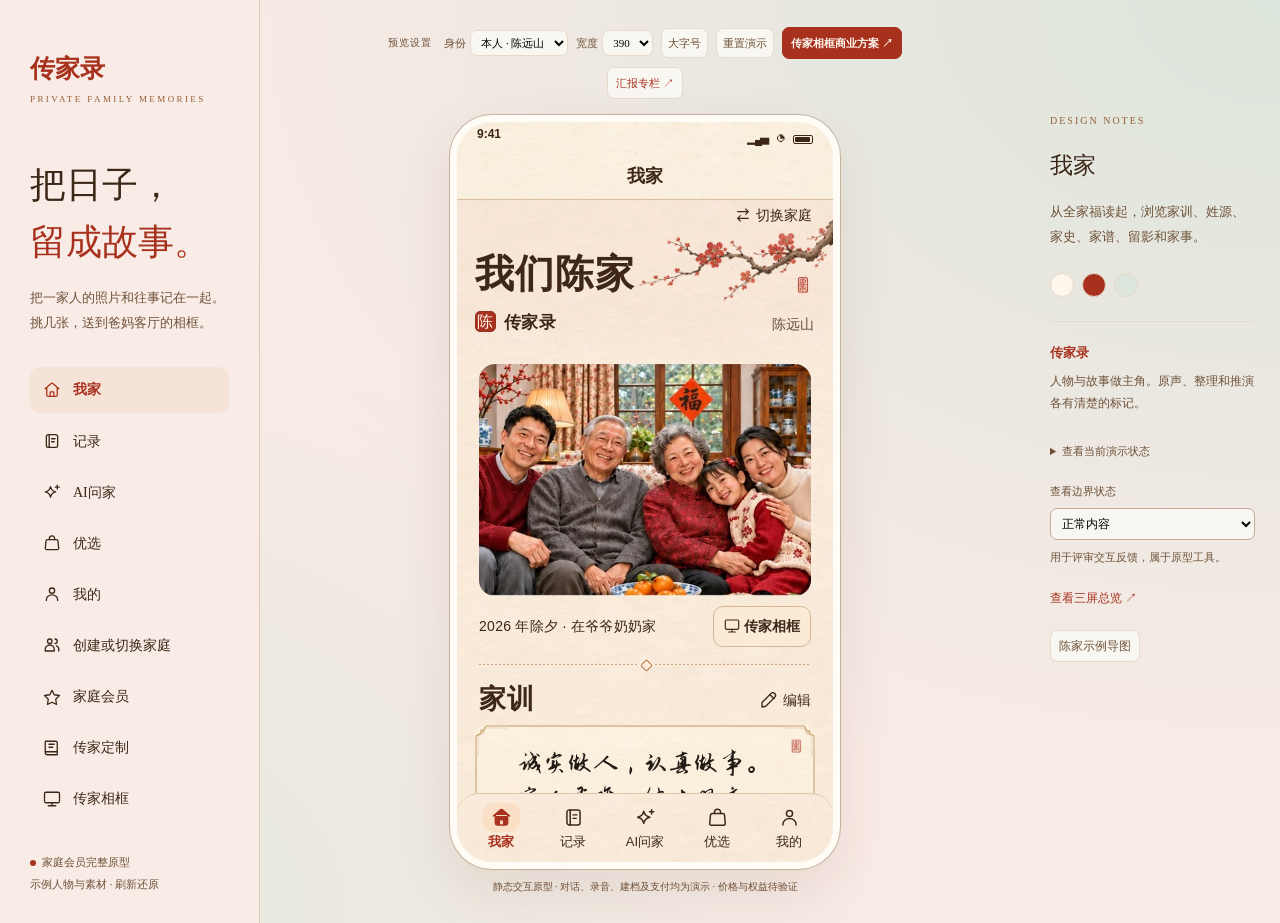
==== commit 87f67dd0: "refactor(原型): 从公开演示移除旧下载登录流程 同步源码 e1e52d0 的运行时代码清理。命名表页面原本未随公开演示打包。 验证：两个旧入口已清理，主原型和重置、记录及相框入口通过浏览器检" ====
--- a/site/index.html
+++ b/site/index.html
@@ -14,8 +14,6 @@
   <link rel="stylesheet" href="person-archive.css">
   <link rel="stylesheet" href="content-chat.css">
   <link rel="stylesheet" href="family-features.css">
-  <link rel="stylesheet" href="entry-flow.css">
-  <link rel="stylesheet" href="login-scroll.css">
   <link rel="stylesheet" href="demo-mindmap.css">
   <link rel="stylesheet" href="family-home.css">
   <link rel="stylesheet" href="zhumen-theme.css">
@@ -46,7 +44,6 @@
         <label>宽度 <select id="width-select"><option value="390">390</option><option value="360">360</option><option value="430">430</option></select></label>
         <button id="font-toggle" type="button" aria-pressed="false">大字号</button>
         <button id="reset-demo" type="button">重置演示</button>
-        <button id="restart-entry" type="button">重新体验下载登录</button>
         <!-- 汇报使用单独的陈家示例，打开新页时保留正在操作的原型。 -->
         <a class="review-report-link gift-plan-link" href="briefing.html#gift" target="_blank" rel="noopener">传家相框商业方案 ↗</a>
         <a class="review-report-link" href="briefing.html" target="_blank" rel="noopener">汇报专栏 ↗</a>
@@ -107,8 +104,6 @@
   <script src="material-library.js" defer></script>
   <script src="answer-feedback.js" defer></script>
   <script src="actions.js" defer></script>
-  <script src="entry-flow.js" defer></script>
-  <script src="login-scroll.js" defer></script>
   <script src="households.js" defer></script>
   <script src="family-customization.js" defer></script>
   <script src="voice-recorder.js" defer></script>
--- a/site/base.css
+++ b/site/base.css
@@ -147,7 +147,7 @@
 @media(max-width:760px), (max-width:960px) and (hover:none) and (pointer:coarse){.studio{display:block}
 .studio-sidebar,.review-panel,.review-toolbar{display:none}
 /* 手机上只在独立原型首页展示汇报入口，内嵌演示保持完整的手机画面。 */
-body:not(.embedded) .stage:has(> .phone[data-route="home"]:not(.entry-mode)) > .review-toolbar{display:flex;align-self:stretch;justify-content:flex-end;margin:0;max-width:none;padding:4px 12px;background:var(--surface);border-bottom:1px solid var(--line)}
+body:not(.embedded) .stage:has(> .phone[data-route="home"]) > .review-toolbar{display:flex;align-self:stretch;justify-content:flex-end;margin:0;max-width:none;padding:4px 12px;background:var(--surface);border-bottom:1px solid var(--line)}
 .review-toolbar > :not(.review-report-link){display:none}
 .stage{padding:0;height:100dvh}
 .phone{width:100%!important;height:auto;flex:1;min-height:0;border:0;border-radius:0;box-shadow:none}
--- a/site/family-home.css
+++ b/site/family-home.css
@@ -191,6 +191,22 @@
   white-space: nowrap;
 }
 
+.heritage-pedigree-viewport.is-framed .heritage-pedigree-node.is-self strong {
+  display: flex;
+  flex-wrap: wrap;
+  align-items: baseline;
+  column-gap: 2px;
+}
+
+.heritage-pedigree-viewport.is-framed .heritage-pedigree-name {
+  overflow-wrap: anywhere;
+}
+
+.heritage-pedigree-viewport.is-framed .heritage-pedigree-self {
+  flex-shrink: 0;
+  font-family: var(--home-xuan-sans);
+}
+
 .heritage-pedigree-canvas:not(.heritage-pedigree-readable) .heritage-pedigree-node.is-self {
   flex-direction: column;
   justify-content: center;
@@ -218,6 +234,9 @@
 /* 大字号头像与姓名上下排列，各代共用列中线，连线直接接到卡片。 */
 .heritage-pedigree-readable{--pedigree-cell-padding:8px;width:100%;min-width:calc(112px * var(--pedigree-columns));max-width:calc(152px * var(--pedigree-columns));height:auto;white-space:normal}
 .heritage-pedigree-readable .heritage-pedigree-row{display:grid;grid-template-columns:repeat(var(--pedigree-columns),minmax(0,1fr))}
+/* 缺少亲子记录的同图成员用留白和正常卡片区分。 */
+.heritage-pedigree-readable > .heritage-pedigree-row + .heritage-pedigree-row { margin-block-start: 12px; }
+.heritage-pedigree-readable > [data-pedigree-branch="pending"] { row-gap: 8px; }
 .heritage-pedigree-readable>.heritage-pedigree-branches{position:static;display:block;height:24px}
 .heritage-pedigree-readable .heritage-pedigree-branches path{stroke:#946542;stroke-width:2}
 .heritage-pedigree-readable .heritage-pedigree-node{position:relative;translate:none;width:auto;min-width:0;height:auto;min-height:104px;margin:0 var(--pedigree-cell-padding);padding:8px;gap:4px;flex-direction:column;justify-content:center;text-align:center}
@@ -387,10 +406,6 @@
   color: var(--family-brand);
 }
 
-.home-family-panel.is-editing .home-kinship-other {
-  margin: 0 12px 12px;
-}
-
 .home-family-edit-hint {
   margin: 0 auto 0 0;
   color: var(--family-muted);
@@ -568,34 +583,6 @@
   padding: 0;
   border: 0;
   background: transparent;
-}
-
-.home-kinship-other {
-  margin-top: 12px;
-}
-
-.home-kinship-other h3 {
-  margin-bottom: 8px;
-  color: var(--family-muted);
-  font-size: calc(14px * var(--unit));
-}
-
-.home-kinship-other > div {
-  display: grid;
-  grid-template-columns: repeat(2, minmax(0, 1fr));
-  gap: 8px;
-}
-
-.home-kinship-other .heritage-pedigree-node {
-  position: static;
-  width: 100%;
-  height: auto;
-  min-height: 56px;
-  translate: none;
-}
-
-.home-kinship-other .heritage-pedigree-node:active {
-  transform: scale(.98);
 }
 
 .home-map-surface {
--- a/site/zhumen-theme.css
+++ b/site/zhumen-theme.css
@@ -47,8 +47,6 @@
 .heritage-text-button:hover{background:#F0E0D1}
 .heritage-editor :is(input:not([type=checkbox]),textarea,select){border-color:#C8A58D;background:var(--surface);color:var(--ink)}
 .heritage-review-copy{background:var(--canvas);border-color:var(--line)}
-/* 入口页的独立构图由 entry-flow.css 维护，保留市场与勾选协议的交互。 */
-.entry-mode{background:var(--canvas)}
 /* 列表、档案和制作流程共用细框纸卡，圆形人像与录音控制保留自身形状。 */
 .archive-shortcut,.archive-media-card,.plan-card,.recording-card,.keepsake-entry,.profile-service-summary,.feature-choices{border-radius:8px}
 .archive-shortcut,.archive-media-card,.plan-card{background:var(--surface);border-color:var(--line)}
--- a/site/zhumen-pages.css
+++ b/site/zhumen-pages.css
@@ -1,7 +1,7 @@
 /* 逐页还原二级页面与状态；装饰来自原设计切图，数据和交互仍由业务模块维护。 */
 .phone .avatar img,.phone .avatar.father img,.phone .avatar.daughter img{object-position:center}
 
-.phone:not(.entry-mode) .page{position:relative;isolation:isolate}
+.phone .page{position:relative;isolation:isolate}
 .phone .page-title{font-size:calc(24px * var(--unit));line-height:1.333;font-weight:600;letter-spacing:0}
 .phone .page>.page-title{margin-bottom:12px}
 .phone .card-title,.phone .card h2,.phone .feature-item h3{font-size:calc(18px * var(--unit));line-height:1.5556}
@@ -10,7 +10,7 @@
 .phone .form-field>label,.phone .feature-page form>label:not(.check-row),.phone .keepsake-page form>label:not(.book-consent){position:relative;padding-left:28px;font-size:calc(16px * var(--unit));line-height:1.5;font-weight:600}
 .phone .form-field>label:before,.phone .feature-page form>label:not(.check-row):before,.phone .keepsake-page form>label:not(.book-consent):before{content:"";position:absolute;left:0;top:0;width:20px;height:24px;background:url("assets/zhumen/chinese-knot-mark.svg") center/contain no-repeat;pointer-events:none}
 .phone .feature-page form>label:not(.check-row) :is(input:not([type=checkbox]):not([type=radio]),textarea,select),.phone .keepsake-page form>label:not(.book-consent) :is(input:not([type=checkbox]):not([type=radio]),textarea){margin-left:-28px;width:calc(100% + 28px)}
-.phone:not(.entry-mode) :is(input:not([type=checkbox]):not([type=radio]),textarea,select){border-color:#CBBEB1;background:#FFFDFA;border-radius:6px}
+.phone :is(input:not([type=checkbox]):not([type=radio]),textarea,select){border-color:#CBBEB1;background:#FFFDFA;border-radius:6px}
 .phone .form-field{margin:16px 0}
 .phone .form-field>label{margin-bottom:8px}
 .phone .tabs{padding:0;background:transparent;border:1px solid #D7B2A1;border-radius:999px;overflow:hidden}
--- a/site/family-journal.css
+++ b/site/family-journal.css
@@ -18,7 +18,7 @@
 }
 
 .phone,
-.phone:is([data-route], .entry-mode),
+.phone[data-route],
 .modal {
   --canvas: var(--family-paper);
   --surface: var(--family-surface);
@@ -34,16 +34,16 @@
   background: var(--family-blush);
 }
 
-.phone:not(.entry-mode, .space-mode) .app-content {
+.phone:not(.space-mode) .app-content {
   background: var(--family-texture) center top / 720px auto var(--family-paper);
   background-blend-mode: multiply;
 }
 
-.phone[data-route]:not(.entry-mode, .space-mode) .app-content > .page:not(.journal-sheet) {
+.phone[data-route]:not(.space-mode) .app-content > .page:not(.journal-sheet) {
   background-color: transparent;
 }
 
-.phone[data-route]:not(.entry-mode, .space-mode) .app-content > .page:not(.journal-sheet)::before {
+.phone[data-route]:not(.space-mode) .app-content > .page:not(.journal-sheet)::before {
   content: none;
 }
 
@@ -54,8 +54,8 @@
 .phone .btn.secondary { background: var(--soft); border-color: var(--line); }
 
 .phone:is([data-route="home"], [data-route="house-stories"], [data-route="house-assistant"],
-  [data-route="house-picks"], [data-route="profile"]):not(.entry-mode) .app-content,
-.phone.profile-secondary:not(.entry-mode) .app-content,
+  [data-route="house-picks"], [data-route="profile"]) .app-content,
+.phone.profile-secondary .app-content,
 .phone.journal-mode .app-content {
   background: var(--family-canvas);
   background-attachment: local;
@@ -1269,18 +1269,18 @@
 /* 阅读页使用完整册页尺寸，页码和翻页按钮在窄屏下仍分列可操作。 */
 
 /* 家史全文沿用内页的暖纸，返回入口与正文共用这一张纸。 */
-.phone:is([data-route="home-origin"], [data-route="home-origin-edit"]):not(.entry-mode) {
+.phone:is([data-route="home-origin"], [data-route="home-origin-edit"]) {
   --history-gutter: clamp(16px, min(var(--phone-width), 100vw) - 348px, 24px);
   background: var(--family-texture) center top / 540px auto var(--family-surface);
   background-blend-mode: soft-light;
 }
-.phone:is([data-route="home-origin"], [data-route="home-origin-edit"]):not(.entry-mode) .app-content {
+.phone:is([data-route="home-origin"], [data-route="home-origin-edit"]) .app-content {
   background: transparent;
 }
 
 .phone[data-route="home-origin"] .app-content { scrollbar-color: var(--family-line) transparent; }
 
-.phone[data-route="home-origin-edit"]:not(.entry-mode) {
+.phone[data-route="home-origin-edit"] {
   --history-gutter: 16px;
   --history-editor-paper: #fff8ed;
 }
@@ -1288,11 +1288,11 @@
 .phone[data-route="home-origin-edit"] .app-content { scroll-padding-block-end: 72px; }
 
 /* 相册导航和册页之间保留完整的纸面底色。 */
-.phone[data-route="home-album"]:not(.entry-mode) {
+.phone[data-route="home-album"] {
   background: var(--family-paper);
 }
-.phone[data-route="home-album"]:not(.entry-mode) .app-content { background: transparent; }
-.phone[data-route="home-album"]:not(.entry-mode) .app-content { scrollbar-width: none; }
+.phone[data-route="home-album"] .app-content { background: transparent; }
+.phone[data-route="home-album"] .app-content { scrollbar-width: none; }
 
 /* 家册内页与定制进度卡片共用浅色宣纸底纹。 */
 .family-diary,
@@ -1832,11 +1832,11 @@
 }
 
 /* 正文滚动区沿用首页的浅粉青灰底色。 */
-.phone:is([data-route="service-orders"], [data-route="service-order"]):not(.entry-mode) {
+.phone:is([data-route="service-orders"], [data-route="service-order"]) {
   background: var(--family-canvas);
 }
 
-.phone:is([data-route="service-orders"], [data-route="service-order"]):not(.entry-mode) .app-content {
+.phone:is([data-route="service-orders"], [data-route="service-order"]) .app-content {
   background: transparent;
 }
 
@@ -2751,11 +2751,3 @@
 }
 
 .phone.large-type .home-family-panel-tools { flex-wrap: wrap; }
-
-/* 下载与登录入口的状态栏和卡片沿用家册主题色。 */
-.phone.entry-mode .statusbar {
-  border-bottom: 1px solid var(--line);
-  background: var(--family-blush);
-  color: var(--ink);
-}
-.entry-page .market-feature h2 { color: var(--brand); }
--- a/site/house-screen-intro.css
+++ b/site/house-screen-intro.css
@@ -1,9 +1,9 @@
 /* 产品介绍共用浅粉青灰铺底，返回沿用应用的公共标题栏。 */
-.phone.product-intro:not(.entry-mode) {
+.phone.product-intro {
   background: radial-gradient(ellipse 130% 430px at 100% 0, #dce5db, transparent) #f9ebe6;
 }
 
-.phone.product-intro:not(.entry-mode) > .app-content {
+.phone.product-intro > .app-content {
   background: transparent;
 }
 
--- a/site/family-home-xuan.css
+++ b/site/family-home-xuan.css
@@ -11,10 +11,10 @@
   [data-route="house-assistant"], [data-route="house-picks"], [data-route="profile"], [data-route="house-switch"], [data-route="materials"],
   [data-route="welcome"], [data-route="house-create"], [data-route="profile-family"], [data-route="family"],
   [data-route="invitation"], [data-route="family-permissions"],
-  [data-route="questions"], [data-route="question-history"], :has(.story-reading-page)):not(.entry-mode),
+  [data-route="questions"], [data-route="question-history"], :has(.story-reading-page)),
 .modal:has(.story-source-record, .history-sample-reader),
 .top-nav,
-.phone:not(.entry-mode) > .statusbar,
+.phone > .statusbar,
 .bottom-nav {
   --home-xuan-paper: #faecdf;
   --home-xuan-wash: linear-gradient(#eeb9b11a, #eeb9b11a);
@@ -35,7 +35,7 @@
 }
 
 /* 三项服务介绍共用暖宣纸，影片与纸书共用制作流程样式。 */
-.phone:is([data-route="house-film-intro"], [data-route="house-book-intro"], [data-route="house-screen-intro"]).product-intro:not(.entry-mode) {
+.phone:is([data-route="house-film-intro"], [data-route="house-book-intro"], [data-route="house-screen-intro"]).product-intro {
   --service-intro-surface: #fff4e3;
   background: var(--home-xuan-background);
   color: var(--home-xuan-ink);
@@ -515,22 +515,22 @@
   outline-color: var(--home-xuan-red);
 }
 
-.phone[data-route="home"]:not(.entry-mode):has(.family-dashboard) .app-content {
+.phone[data-route="home"]:has(.family-dashboard) .app-content {
   background: var(--home-xuan-background);
   color: var(--home-xuan-ink);
 }
 
 /* 留言列表使用暖宣纸，打开往事后沿用通用详情页。 */
-.phone:is([data-route="questions"], [data-route="question-history"]):not(.entry-mode) {
+.phone:is([data-route="questions"], [data-route="question-history"]) {
   background: var(--home-xuan-background);
 }
 
-.phone:is([data-route="questions"], [data-route="question-history"]):not(.entry-mode)
+.phone:is([data-route="questions"], [data-route="question-history"])
   .app-content {
   background: transparent;
 }
 
-.phone:is([data-route="house-assistant"], [data-route="house-picks"], [data-route="profile"]):not(.entry-mode) {
+.phone:is([data-route="house-assistant"], [data-route="house-picks"], [data-route="profile"]) {
   --ink: var(--home-xuan-ink);
   --secondary: var(--home-xuan-muted);
   --brand: var(--home-xuan-red);
@@ -540,7 +540,7 @@
   background: var(--home-xuan-wash), var(--home-xuan-grain) center top / 470px auto var(--home-xuan-paper);
 }
 
-.phone:is([data-route="house-assistant"], [data-route="house-picks"], [data-route="profile"]):not(.entry-mode)
+.phone:is([data-route="house-assistant"], [data-route="house-picks"], [data-route="profile"])
   .app-content {
   background: transparent;
   color: var(--ink);
@@ -553,13 +553,13 @@
 
 /* 姓源、家史和家训编辑的正文沿用暖宣纸。 */
 .phone:is([data-route="home-surname"], [data-route="home-origin"], [data-route="home-origin-edit"],
-  [data-route="home-motto-edit"]):not(.entry-mode) {
+  [data-route="home-motto-edit"]) {
   background: var(--home-xuan-wash), var(--home-xuan-grain) center top / 470px auto var(--home-xuan-paper);
   color: var(--home-xuan-ink);
 }
 
 .phone:is([data-route="home-surname"], [data-route="home-origin"], [data-route="home-origin-edit"],
-  [data-route="home-motto-edit"]):not(.entry-mode) .app-content {
+  [data-route="home-motto-edit"]) .app-content {
   background: transparent;
   color: var(--home-xuan-ink);
 }
@@ -678,7 +678,7 @@
 .phone:is([data-route="house-stories"]:has(.family-story-collection, .story-person-volume), [data-route="house-add"],
   [data-route="house-moment"]:has(.moment-standard),
   [data-route="material-edit"]:has(.family-media-upload),
-  [data-route="archive-item"]:has(.archive-paper-detail)):not(.entry-mode) .app-content {
+  [data-route="archive-item"]:has(.archive-paper-detail)) .app-content {
   background: var(--home-xuan-wash), var(--home-xuan-grain) center top / 470px auto var(--home-xuan-paper);
   background-blend-mode: normal;
   color: var(--home-xuan-ink);
@@ -1190,7 +1190,7 @@
 }
 
 /* 家庭档案直接排在宣纸上，分类目录放在新记和媒体预览之前。 */
-.phone[data-route="house-stories"]:has(.family-story-collection):not(.entry-mode) {
+.phone[data-route="house-stories"]:has(.family-story-collection) {
   --ink: var(--home-xuan-ink);
   --secondary: var(--home-xuan-muted);
   --brand: var(--home-xuan-red);
@@ -1305,7 +1305,7 @@
   line-height: 1.5;
 }
 
-.phone[data-route="home"]:not(.entry-mode):has(.family-dashboard) .app-content {
+.phone[data-route="home"]:has(.family-dashboard) .app-content {
   background-attachment: local;
   scrollbar-width: none;
 }
@@ -1980,13 +1980,13 @@
 }
 
 /* 顶栏左右留出等宽空间，操作变化时标题仍对准页面中心。 */
-.phone:not(.entry-mode) > .statusbar,
+.phone > .statusbar,
 .top-nav {
   background: var(--home-xuan-grain) center top / 470px auto var(--home-xuan-paper);
   color: var(--home-xuan-ink);
 }
 
-.phone:not(.entry-mode) > .statusbar {
+.phone > .statusbar {
   height: 30px;
   padding: 5px 20px 1px;
 }
@@ -2151,7 +2151,7 @@
     [data-route="house-moment"]:has(.moment-standard),
     [data-route="material-edit"]:has(.family-media-upload),
     [data-route="archive-item"]:has(.archive-paper-detail),
-    [data-route="house-assistant"], [data-route="house-picks"], [data-route="profile"]):not(.entry-mode) { --home-xuan-gutter: 16px; }
+    [data-route="house-assistant"], [data-route="house-picks"], [data-route="profile"]) { --home-xuan-gutter: 16px; }
   .phone[data-route="home"] .home-cover > h1 { font-size: calc(34px * var(--unit)); }
   .phone[data-route="home"] .home-cover::before { width: min(57%, 178px); }
 }
@@ -2294,11 +2294,11 @@
 }
 
 /* 首页弹层和「我的」切换页复用同一套名单，建家入口留在完整页面。 */
-.phone[data-route="house-switch"]:not(.entry-mode) {
+.phone[data-route="house-switch"] {
   background: var(--home-xuan-background);
 }
 
-.phone[data-route="house-switch"]:not(.entry-mode) .app-content {
+.phone[data-route="house-switch"] .app-content {
   background: transparent;
 }
 
@@ -2374,12 +2374,12 @@
 }
 
 /* 我上传的：所有进度沿同一张宣纸排列，每条资料独立标记状态。 */
-.phone[data-route="materials"]:not(.entry-mode) {
+.phone[data-route="materials"] {
   background: var(--home-xuan-grain) center top / 470px auto var(--home-xuan-paper);
   color: var(--home-xuan-ink);
 }
 
-.phone[data-route="materials"]:not(.entry-mode) .app-content {
+.phone[data-route="materials"] .app-content {
   background: transparent;
   color: var(--home-xuan-ink);
 }
@@ -2535,12 +2535,12 @@
 }
 
 /* 往事详情的题头和正文在各入口共用同一张宣纸。 */
-.phone:not(.entry-mode):has(.story-reading-page) {
+.phone:has(.story-reading-page) {
   background: var(--home-xuan-background);
   color: var(--home-xuan-ink);
 }
 
-.phone:not(.entry-mode):has(.story-reading-page) .app-content {
+.phone:has(.story-reading-page) .app-content {
   background: transparent;
   color: var(--home-xuan-ink);
 }
@@ -2788,7 +2788,7 @@
 .phone .story-reading-page .house-form .form-field { margin: 0; gap: 4px; }
 .phone .story-reading-page .house-form .form-field span { color: var(--home-xuan-ink); }
 
-.phone:not(.entry-mode) .story-reading-page .house-form textarea {
+.phone .story-reading-page .house-form textarea {
   min-height: 64px;
   padding: 8px;
   border-color: var(--home-xuan-line);
@@ -2809,13 +2809,13 @@
   font: 600 calc(14px * var(--unit)) / 1.4 var(--home-xuan-sans);
 }
 
-.phone:not(.entry-mode):has(.story-reading-page) .story-reading-page :is(button, summary, textarea):focus-visible {
+.phone:has(.story-reading-page) .story-reading-page :is(button, summary, textarea):focus-visible {
   outline: 2px solid var(--home-xuan-red);
   outline-offset: 2px;
 }
 
 @media (max-width: 350px) {
-  .phone:not(.entry-mode):has(.story-reading-page) { --home-xuan-gutter: 16px; }
+  .phone:has(.story-reading-page) { --home-xuan-gutter: 16px; }
 }
 
 /* 原始记录沿用往事详情的暖宣纸，正文留在同一弹窗内滚动。 */
@@ -3162,7 +3162,7 @@
 
 /* 建家、名册及审核共用首页宣纸。资料、邀请和名册使用装订纸面。 */
 .phone:is([data-route="welcome"], [data-route="house-create"], [data-route="profile-family"], [data-route="family"],
-  [data-route="invitation"], [data-route="family-permissions"]):not(.entry-mode) {
+  [data-route="invitation"], [data-route="family-permissions"]) {
   --family-admin-surface: #fff8ec;
   --profile-paper: var(--family-admin-surface);
   --ink: var(--home-xuan-ink);
@@ -3175,13 +3175,13 @@
 }
 
 .phone:is([data-route="welcome"], [data-route="house-create"], [data-route="profile-family"], [data-route="family"],
-  [data-route="invitation"], [data-route="family-permissions"]):not(.entry-mode) > .app-content {
+  [data-route="invitation"], [data-route="family-permissions"]) > .app-content {
   background: var(--home-xuan-background);
   background-blend-mode: normal;
 }
 
 .phone:is([data-route="welcome"], [data-route="house-create"], [data-route="profile-family"], [data-route="family"],
-  [data-route="invitation"], [data-route="family-permissions"]):not(.entry-mode) .app-content > .page {
+  [data-route="invitation"], [data-route="family-permissions"]) .app-content > .page {
   padding: 20px clamp(16px, 5.65vw, 22px) 32px;
   font-family: var(--home-xuan-sans);
   overflow-wrap: anywhere;
@@ -3325,7 +3325,7 @@
 .phone:is([data-route="home-album"], [data-route="home-diary"], [data-route="membership"],
   [data-route="billing-plan"], [data-route="house-addons"], [data-route="service-orders"], [data-route="service-order"],
   [data-route="archive-item"]:has(.archive-photo-page),
-  [data-route="material-edit"]:has(.material-editor-page)):not(.entry-mode, .space-mode) {
+  [data-route="material-edit"]:has(.material-editor-page)):not(.space-mode) {
   --xuan-card-paper: #fff8ec;
   --xuan-page-gutter: clamp(14px, 4.65vw, 20px);
   background: var(--home-xuan-background);
@@ -3335,7 +3335,7 @@
 .phone:is([data-route="home-album"], [data-route="home-diary"]:has(.family-diary), [data-route="membership"],
   [data-route="billing-plan"], [data-route="house-addons"], [data-route="service-orders"], [data-route="service-order"],
   [data-route="archive-item"]:has(.archive-photo-page),
-  [data-route="material-edit"]:has(.material-editor-page)):not(.entry-mode, .space-mode) > .app-content {
+  [data-route="material-edit"]:has(.material-editor-page)):not(.space-mode) > .app-content {
   background: var(--home-xuan-background);
   background-blend-mode: normal;
   scrollbar-width: none;
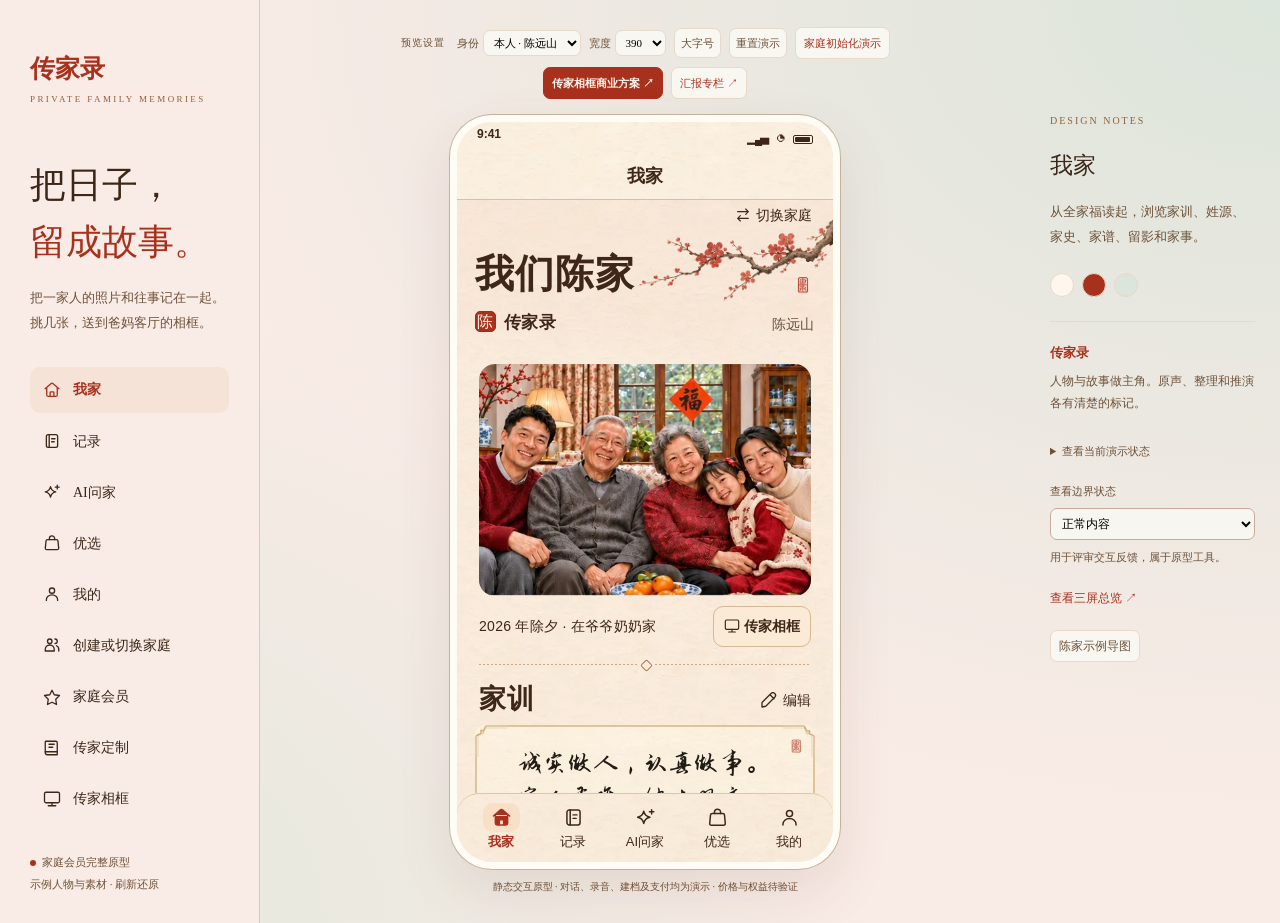
==== commit 7636558f: "chore(发布): 同步最新版家庭初始化演示 发布源码 2b7d68b 的独立家庭初始化演示及主站预览入口。 验证了建家、完整版首页、留影同步与刷新恢复，并回归验证家谱切换和拖动。" ====
--- a/site/index.html
+++ b/site/index.html
@@ -44,6 +44,7 @@
         <label>宽度 <select id="width-select"><option value="390">390</option><option value="360">360</option><option value="430">430</option></select></label>
         <button id="font-toggle" type="button" aria-pressed="false">大字号</button>
         <button id="reset-demo" type="button">重置演示</button>
+        <a class="review-report-link" href="assets/first-use-demo/index.html" target="_blank" rel="noopener">家庭初始化演示</a>
         <!-- 汇报使用单独的陈家示例，打开新页时保留正在操作的原型。 -->
         <a class="review-report-link gift-plan-link" href="briefing.html#gift" target="_blank" rel="noopener">传家相框商业方案 ↗</a>
         <a class="review-report-link" href="briefing.html" target="_blank" rel="noopener">汇报专栏 ↗</a>
--- a/site/family-home.css
+++ b/site/family-home.css
@@ -162,10 +162,29 @@
 
 /* 家庭树按世系纵向排布，宽家系可在图内横滑。 */
 .heritage-pedigree-viewport{max-width:100%;min-width:0;overflow-x:auto;overscroll-behavior-x:contain;scrollbar-width:thin}
+.heritage-pedigree-viewport[data-pedigree-preview] {
+  max-block-size: var(--pedigree-preview-height, none);
+  overflow: hidden;
+  overflow: clip;
+  cursor: grab;
+  touch-action: none;
+  user-select: none;
+}
+.heritage-pedigree-viewport.is-dragging,
+.heritage-pedigree-viewport.is-dragging * { cursor: grabbing; }
+.heritage-pedigree-viewport[data-pedigree-preview]:focus-visible {
+  outline: 2px solid var(--pedigree-ink-red, var(--brand));
+  outline-offset: -2px;
+}
 .heritage-pedigree-canvas{position:relative;width:var(--pedigree-width);min-width:var(--pedigree-width);height:264px;margin:0 auto}
 .heritage-pedigree-canvas>svg{position:absolute;inset:0;width:100%;height:100%;pointer-events:none}
 .heritage-pedigree-canvas path{fill:none;stroke:#B49272;stroke-width:1.2;vector-effect:non-scaling-stroke}
 .heritage-pedigree-canvas path.is-couple{stroke:#A63D31}
+.heritage-pedigree-canvas > .heritage-pedigree-indirect { overflow: visible; }
+.heritage-pedigree-canvas .heritage-pedigree-indirect path {
+  stroke: var(--pedigree-line, #946542);
+  stroke-dasharray: 3 3;
+}
 .heritage-pedigree-node{position:absolute;translate:-50% 0;display:flex;align-items:center;gap:8px;width:112px;height:64px;padding:8px;background:#FFFCF6;border:1px solid #CCB294;border-radius:4px;text-align:left;color:#49372B}
 .heritage-pedigree-node>.avatar{width:32px;height:40px;border-radius:2px;flex-shrink:0}
 .heritage-pedigree-node>span:not(.avatar){min-width:0}
